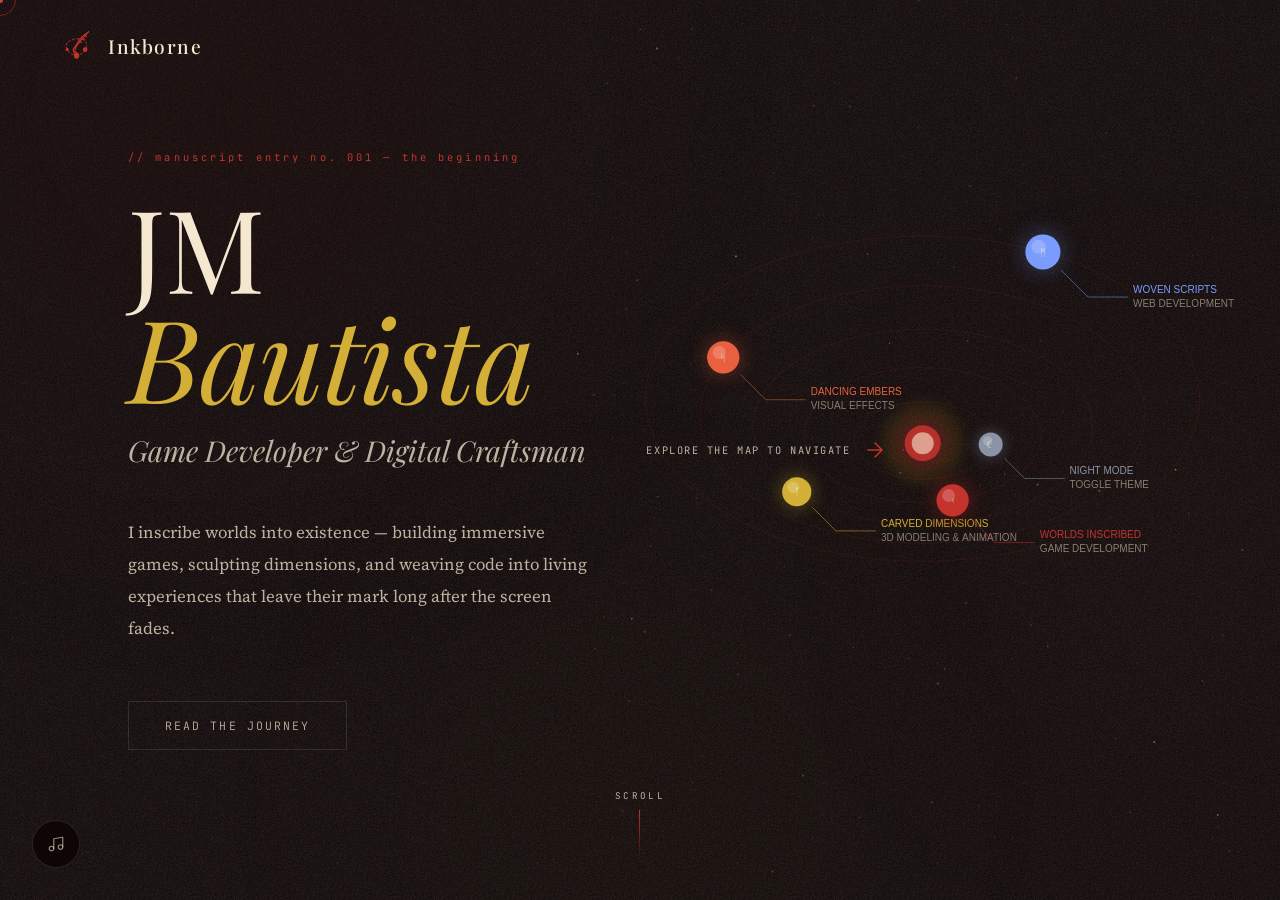
==== index.html @ 402433fe "major update" ====
<!DOCTYPE html>
<html lang="en">
<head>
<meta charset="UTF-8">
<meta name="viewport" content="width=device-width, initial-scale=1.0">
<title>JM Bautista — Inkborne</title>
<meta name="description" content="JM Bautista — Game Developer, 3D Artist & Digital Craftsman. A living manuscript of worlds built, dimensions carved, and stories inscribed in code.">
<link rel="icon" type="image/svg+xml" href="data:image/svg+xml,%3Csvg xmlns='http://www.w3.org/2000/svg' viewBox='0 0 50 50' fill='none' stroke='%23c4342d' stroke-width='1.5' stroke-linecap='round' stroke-linejoin='round'%3E%3Cpath d='M 25 15 C 35 15, 40 20, 35 30 C 30 40, 15 40, 10 30 C 5 20, 15 15, 25 15' stroke-width='1.2' stroke-dasharray='3 3'/%3E%3Ccircle cx='10' cy='30' r='1.5' fill='%23c4342d'/%3E%3Ccircle cx='35' cy='30' r='2.5' fill='%23c4342d'/%3E%3Cpath d='M 40 5 C 38 7, 30 15, 23 25 C 20 29, 21 34, 21 34 L 20 35 L 18 30 C 18 30, 22 25, 26 18 C 30 11, 40 5, 40 5 Z' fill='rgba(196,52,45,0.1)'/%3E%3Cpath d='M 26 18 L 30 20 M 30 14 L 34 16 M 34 10 L 37 12'/%3E%3Cpath d='M 20 38 C 20 40, 21 42, 23 42 C 25 42, 26 40, 26 38 C 26 36, 23 34, 23 34 C 23 34, 20 36, 20 38 Z' fill='%23c4342d'/%3E%3C/svg%3E">
<link rel="preconnect" href="https://fonts.googleapis.com">
<link rel="preconnect" href="https://fonts.gstatic.com" crossorigin>
<link href="https://fonts.googleapis.com/css2?family=Playfair+Display:ital,wght@0,400;0,500;0,600;0,700;1,400;1,500&family=Source+Serif+4:ital,opsz,wght@0,8..60,300;0,8..60,400;0,8..60,600;1,8..60,300;1,8..60,400&family=JetBrains+Mono:wght@300;400;500&display=swap" rel="stylesheet">
<style>
/* ═══ INKBORNE DESIGN TOKENS ═══ */
:root {
  --ink-void: #0d0505;
  --ink-deep: #1a0808;
  --ink-maroon: #2a0e0e;
  --ink-warm: #1a1518;
  --parchment: #f4e8d1;
  --parchment-dim: #d4c8b1;
  --parchment-ghost: rgba(244,232,209,0.06);
  --parchment-line: rgba(244,232,209,0.12);
  --parchment-muted: rgba(244,232,209,0.75);
  --sumi: #1a1a2e;
  --vermillion: #c4342d;
  --vermillion-glow: rgba(196,52,45,0.25);
  --vermillion-dim: rgba(196,52,45,0.12);
  --gold: #b8960c;
  --gold-bright: #d4af37;
  --gold-glow: rgba(184,150,12,0.2);
  --gold-dim: rgba(184,150,12,0.08);
  --indigo: #2d3a5c;
  --indigo-dim: rgba(45,58,92,0.3);
  --font-display: 'Playfair Display', Georgia, serif;
  --font-body: 'Source Serif 4', 'Times New Roman', serif;
  --font-mono: 'JetBrains Mono', 'Courier New', monospace;
  --ease-brush: cubic-bezier(0.77, 0, 0.175, 1);
  --ease-ink: cubic-bezier(0.25, 0.46, 0.45, 0.94);
  /* Surfaces */
  --surface-bg: rgba(26, 14, 14, 0.5);
  --surface-fade: linear-gradient(to top, rgba(13, 5, 5, 0.98), rgba(26, 14, 14, 0.9));
  --surface-fade-clear: linear-gradient(to top, rgba(13, 5, 5, 0.95), transparent);
  --tooltip-bg: rgba(13, 5, 5, 0.92);
}

:root.light-mode {
  --ink-void: #f4e8d1;
  --ink-deep: #e8dcc4;
  --ink-maroon: #d4c8b1;
  --ink-warm: #eee0c8;
  --parchment: #0d0505;
  --parchment-dim: #1a0808;
  --parchment-ghost: rgba(13,5,5,0.06);
  --parchment-line: rgba(13,5,5,0.22);
  --parchment-muted: rgba(13,5,5,0.65);
  --sumi: #d4c8b1;
  --vermillion: #b02a24;
  --gold: #9a7d0a;
  --gold-bright: #ad8f2d;
  /* Surfaces */
  --surface-bg: rgba(255, 255, 255, 0.4);
  --surface-fade: linear-gradient(to top, rgba(244, 232, 209, 0.98), rgba(244, 232, 209, 0.9));
  --surface-fade-clear: linear-gradient(to top, rgba(244, 232, 209, 0.95), transparent);
  --tooltip-bg: rgba(244, 232, 209, 0.92);
}
/* Transitions for smoothly morphing themes */
body, #nav, .work-card, .skill-card, .portal-card, .video-card, .btn-seal, .btn-ghost, .nav-logo-text, .header-title {
  transition: background 1.5s var(--ease-ink), color 1.5s var(--ease-ink), border-color 1.5s var(--ease-ink), background-color 1.5s var(--ease-ink);
}

/* ═══ RESET ═══ */
*,*::before,*::after{margin:0;padding:0;box-sizing:border-box}
html{scroll-behavior:smooth;font-size:16px}
body{background:var(--ink-void);color:var(--parchment);font-family:var(--font-body);font-weight:400;overflow-x:hidden;min-height:100vh;cursor:none}
img,video{max-width:100%;display:block}
a{text-decoration:none;color:inherit}
button{font-family:inherit}

/* ═══ CUSTOM CURSOR ═══ */
#brush-cursor{position:fixed;width:6px;height:6px;background:var(--vermillion);border-radius:50%;pointer-events:none;z-index:11000;transform:translate(-50%,-50%);mix-blend-mode:screen;transition:transform .1s,background .3s}
#brush-ring{position:fixed;width:32px;height:32px;border:1px solid rgba(196,52,45,0.5);border-radius:50%;pointer-events:none;z-index:10999;transform:translate(-50%,-50%);transition:transform .15s ease,width .3s,height .3s,border-color .3s}

/* ═══ WEBGL CANVAS ═══ */
#ink-canvas{position:fixed;top:0;left:0;width:100%;height:100%;z-index:0;pointer-events:none}

/* ═══ BACKGROUND LAYERS ═══ */
#bg-grain{position:fixed;inset:0;z-index:1;pointer-events:none;opacity:.35;
  background-image:url("data:image/svg+xml,%3Csvg viewBox='0 0 256 256' xmlns='http://www.w3.org/2000/svg'%3E%3Cfilter id='n'%3E%3CfeTurbulence type='fractalNoise' baseFrequency='0.9' numOctaves='4' stitchTiles='stitch'/%3E%3C/filter%3E%3Crect width='100%25' height='100%25' filter='url(%23n)' opacity='0.5'/%3E%3C/svg%3E");
  background-size:200px 200px}
.bg-wash{position:fixed;border-radius:50%;filter:blur(140px);pointer-events:none;z-index:1;opacity:0;transition:opacity 2s ease}
.bg-wash.visible{opacity:1}
.bg-wash-1{width:600px;height:600px;background:radial-gradient(circle,rgba(42,14,14,0.7),transparent 70%);top:-200px;left:-100px}
.bg-wash-2{width:400px;height:400px;background:radial-gradient(circle,rgba(196,52,45,0.08),transparent 70%);top:40%;right:-80px}
.bg-wash-3{width:500px;height:500px;background:radial-gradient(circle,rgba(184,150,12,0.06),transparent 70%);bottom:-150px;left:30%}

/* ═══ INK DIFFUSION TRANSITION CANVAS ═══ */
#ink-transition{position:fixed;inset:0;z-index:500;pointer-events:none}

/* ═══ NAVIGATION ═══ */
#nav{position:fixed;top:0;left:0;right:0;z-index:150;display:flex;align-items:center;justify-content:space-between;padding:28px 60px;transition:background .5s,padding .4s,border-color .4s;border-bottom:1px solid transparent;pointer-events:none}
#nav.scrolled{background:rgba(13,5,5,0.92);backdrop-filter:blur(20px);padding:18px 60px;border-bottom-color:var(--parchment-line);pointer-events:auto}
.nav-logo{display:flex;align-items:center;gap:12px;cursor:pointer;pointer-events:auto}
.nav-logo svg{width:36px;height:36px;transition:transform .4s}
.nav-logo:hover svg{transform:rotate(-8deg) scale(1.08)}
.nav-logo-text{font-family:var(--font-display);font-size:1.2rem;font-weight:500;letter-spacing:.08em;color:var(--parchment)}
.nav-links{display:flex;gap:40px;list-style:none}
.nav-links li a{font-family:var(--font-mono);font-weight:400;font-size:.75rem;letter-spacing:.2em;text-transform:uppercase;color:var(--parchment-muted);position:relative;cursor:pointer;transition:color .3s;padding-bottom:6px}
.nav-links li a::after{content:'';position:absolute;bottom:0;left:0;right:0;height:2px;background:var(--vermillion);transform:scaleX(0);transform-origin:left;transition:transform .4s var(--ease-brush)}
.nav-links li a:hover,.nav-links li a.active{color:var(--parchment)}
.nav-links li a:hover::after,.nav-links li a.active::after{transform:scaleX(1)}
.nav-seal{width:14px;height:14px;margin-right:6px;vertical-align:-1px;opacity:.6;transition:opacity .3s}
.nav-links li a:hover .nav-seal,.nav-links li a.active .nav-seal{opacity:1}

/* Hamburger */
.burger{display:none;background:none;border:none;cursor:pointer;padding:4px;z-index:110}
.burger span{display:block;width:24px;height:1.5px;background:var(--parchment);margin:5px 0;transition:transform .3s,opacity .3s}
.burger.open span:nth-child(1){transform:rotate(45deg) translate(4px,5px)}
.burger.open span:nth-child(2){opacity:0}
.burger.open span:nth-child(3){transform:rotate(-45deg) translate(4px,-5px)}
.mobile-menu{position:fixed;inset:0;z-index:99;background:rgba(13,5,5,0.97);backdrop-filter:blur(30px);display:flex;flex-direction:column;align-items:center;justify-content:center;gap:32px;opacity:0;pointer-events:none;transition:opacity .4s}
.mobile-menu.open{opacity:1;pointer-events:auto}
.mobile-menu a{font-family:var(--font-display);font-size:1.8rem;color:var(--parchment-muted);transition:color .3s;letter-spacing:.05em}
.mobile-menu a:hover{color:var(--vermillion)}

/* ═══ PAGE SYSTEM ═══ */
.page{position:fixed;inset:0;z-index:10;overflow-y:auto;overflow-x:hidden;opacity:0;pointer-events:none;visibility:hidden;transition:opacity 0s;will-change:opacity}
.page.active{opacity:1;pointer-events:auto;visibility:visible;transition:opacity .7s var(--ease-ink)}
.page::-webkit-scrollbar{width:4px}
.page::-webkit-scrollbar-track{background:transparent}
.page::-webkit-scrollbar-thumb{background:var(--vermillion-dim);border-radius:2px}

/* ═══ HOME — HERO ═══ */
.hero{position:relative;min-height:100vh;display:flex;flex-direction:column;justify-content:center;padding:0 10vw;overflow:hidden}
.hero-eyebrow{font-family:var(--font-mono);font-size:.65rem;letter-spacing:.3em;color:var(--vermillion);margin-bottom:28px;opacity:0;transform:translateY(20px);animation:inkReveal 1s ease forwards .3s}
.hero-name{font-family:var(--font-display);font-size:clamp(3.5rem,9vw,8rem);font-weight:400;line-height:.95;letter-spacing:-.01em;margin-bottom:20px;opacity:0;transform:translateY(30px);animation:inkReveal 1.1s ease forwards .6s}
.hero-name em{font-style:italic;color:var(--gold-bright);display:block}
.hero-title{font-family:var(--font-display);font-size:clamp(1.1rem,2.5vw,1.8rem);font-weight:400;font-style:italic;color:var(--parchment-muted);margin-bottom:48px;opacity:0;transform:translateY(20px);animation:inkReveal 1s ease forwards .9s}
.hero-desc{font-weight:400;font-size:1.05rem;line-height:1.9;color:var(--parchment-muted);max-width:460px;margin-bottom:56px;opacity:0;transform:translateY(20px);animation:inkReveal 1s ease forwards 1.1s}
.hero-cta{display:flex;gap:20px;flex-wrap:wrap;opacity:0;animation:inkReveal 1s ease forwards 1.3s;position:relative;z-index:20}
.hero-constellation{position:absolute;right:6vw;top:50%;transform:translateY(-50%);opacity:0;animation:fadeIn 2s ease forwards 1.6s;pointer-events:none}

/* Buttons */
.btn-seal{font-family:var(--font-mono);font-weight:500;font-size:.72rem;letter-spacing:.18em;text-transform:uppercase;color:var(--parchment);background:var(--vermillion);border:none;padding:16px 36px;cursor:pointer;position:relative;overflow:hidden;transition:background .3s,transform .2s}
.btn-seal::before{content:'';position:absolute;inset:0;background:linear-gradient(135deg,rgba(255,255,255,.12),transparent 60%);opacity:0;transition:opacity .3s}
.btn-seal:hover{background:#d63c35;transform:translateY(-2px)}
.btn-seal:hover::before{opacity:1}
.btn-ghost{font-family:var(--font-mono);font-weight:300;font-size:.72rem;letter-spacing:.18em;text-transform:uppercase;color:var(--parchment-muted);background:transparent;border:1px solid var(--parchment-line);padding:16px 36px;cursor:pointer;transition:border-color .3s,color .3s,transform .2s}
.btn-ghost:hover{border-color:var(--vermillion);color:var(--vermillion);transform:translateY(-2px)}

/* Scroll hint */
.scroll-hint{position:absolute;bottom:40px;left:50%;transform:translateX(-50%);display:flex;flex-direction:column;align-items:center;gap:8px;opacity:0;animation:fadeIn 1s ease forwards 2s}
.scroll-hint span{font-family:var(--font-mono);font-size:.58rem;letter-spacing:.25em;color:var(--parchment-muted);text-transform:uppercase}
.scroll-line{width:1px;height:50px;background:linear-gradient(to bottom,var(--vermillion),transparent);animation:scrollPulse 2.5s ease infinite}

/* ═══ SECTIONS ═══ */
.section-label{font-family:var(--font-mono);font-size:.6rem;letter-spacing:.35em;color:var(--vermillion);text-transform:uppercase;margin-bottom:20px}

/* Brush stroke divider */
.brush-divider{width:100%;height:20px;margin:0 0 60px;opacity:.3}
.brush-divider path{stroke:var(--vermillion);fill:none;stroke-linecap:round}

/* ═══ STORY ═══ */
.story-section{padding:140px 10vw}
.story-grid{display:grid;grid-template-columns:1fr 1fr;gap:80px;align-items:center}
.story-text h2{font-family:var(--font-display);font-size:clamp(2.2rem,4vw,3.4rem);font-weight:400;line-height:1.15;margin-bottom:32px}
.story-text h2 em{font-style:italic;color:var(--vermillion)}
.story-text p{font-size:1rem;line-height:1.9;color:var(--parchment-muted);margin-bottom:18px}
.seal-diagram{width:280px;height:280px;position:relative;margin:0 auto}
.seal-ring{position:absolute;border-radius:50%;border:1px solid}
.seal-ring-1{inset:0;border-color:rgba(196,52,45,.2);animation:slowSpin 50s linear infinite}
.seal-ring-2{inset:25px;border-color:rgba(184,150,12,.15);animation:slowSpin 35s linear infinite reverse}
.seal-ring-3{inset:55px;border-color:rgba(196,52,45,.12);animation:slowSpin 20s linear infinite}
.seal-center{position:absolute;inset:50%;transform:translate(-50%,-50%);width:50px;height:50px;background:radial-gradient(circle,var(--vermillion),rgba(196,52,45,.3) 50%,transparent 70%);border-radius:50%;box-shadow:0 0 40px rgba(196,52,45,.3),0 0 80px rgba(196,52,45,.15);animation:pulse 3.5s ease infinite}
.seal-dot{position:absolute;width:7px;height:7px;border-radius:50%;transform:translate(-50%,-50%)}
.sd1{background:var(--vermillion);top:2px;left:50%;box-shadow:0 0 10px rgba(196,52,45,.6)}
.sd2{background:var(--gold-bright);top:50%;right:2px;box-shadow:0 0 10px rgba(184,150,12,.6)}
.sd3{background:var(--parchment-dim);bottom:20%;left:12%;box-shadow:0 0 10px rgba(244,232,209,.4)}

/* ═══ SKILLS ═══ */
.skills-section{padding:80px 10vw 140px}
.skills-section h2{font-family:var(--font-display);font-size:clamp(2rem,3.5vw,3rem);font-weight:400;margin-bottom:14px}
.skills-section h2 em{font-style:italic;color:var(--gold-bright)}
.skills-intro{font-size:.95rem;color:var(--parchment-muted);max-width:500px;line-height:1.8;margin-bottom:64px}
.skills-grid{display:grid;grid-template-columns:repeat(auto-fit,minmax(250px,1fr));gap:2px}
.skill-card{background:var(--surface-bg);border:1px solid var(--parchment-line);padding:36px 32px;position:relative;overflow:hidden;transition:border-color .4s,background .4s,transform .3s;cursor:default}
.skill-card::before{content:'';position:absolute;inset:0;background:linear-gradient(135deg,var(--vermillion-dim),transparent 60%);opacity:0;transition:opacity .4s}
.skill-card:hover{border-color:rgba(196,52,45,.3);transform:translateY(-4px)}
.skill-card:hover::before{opacity:1}
.skill-card-icon{width:32px;height:32px;margin-bottom:18px}
.skill-card-label{font-family:var(--font-mono);font-size:.58rem;letter-spacing:.28em;color:var(--vermillion);text-transform:uppercase;margin-bottom:10px}
.skill-card-name{font-family:var(--font-display);font-size:1.4rem;font-weight:500;margin-bottom:18px}
.skill-tags{display:flex;flex-wrap:wrap;gap:6px}
.skill-tag{font-family:var(--font-mono);font-size:.58rem;letter-spacing:.08em;padding:4px 10px;border-radius:2px;border:1px solid}
.tag-vermillion{color:var(--vermillion);border-color:rgba(196,52,45,.3)}
.tag-gold{color:var(--gold-bright);border-color:rgba(184,150,12,.3)}
.tag-parchment{color:var(--parchment-dim);border-color:rgba(244,232,209,.2)}
.tag-indigo{color:#7b8fc4;border-color:rgba(45,58,92,.5)}

/* ═══ GALAXY MAP ═══ */
.galaxy-viewport{position:absolute;right:0;top:0;width:55%;height:100%;min-height:600px;overflow:hidden;z-index:2}
.galaxy-viewport.inner-mode{width:45vw;max-width:500px;height:450px;min-height:auto;top:50%;transform:translateY(-50%);right:5vw;mask-image:radial-gradient(circle at center, black 40%, transparent 70%);-webkit-mask-image:radial-gradient(circle at center, black 40%, transparent 70%)}
.galaxy-viewport.inner-mode .galaxy-instruction-overlay{display:none}
#galaxy-canvas{display:block;width:100%;height:100%}
.galaxy-tooltip{position:absolute;pointer-events:none;opacity:0;transition:opacity .25s;z-index:10;transform:translate(-50%,-120%)}
.galaxy-tooltip.visible{opacity:1}
.galaxy-tooltip-inner{background:var(--tooltip-bg);border:1px solid var(--vermillion);backdrop-filter:blur(12px);padding:12px 20px;text-align:center;white-space:nowrap}
.galaxy-tooltip-name{font-family:var(--font-display);font-size:1.1rem;font-weight:500;color:var(--parchment);margin-bottom:4px}
.galaxy-tooltip-desc{font-family:var(--font-mono);font-size:.55rem;letter-spacing:.2em;color:var(--vermillion);text-transform:uppercase}
.galaxy-click-hint{font-family:var(--font-mono);font-size:.5rem;letter-spacing:.15em;color:var(--parchment-muted);text-transform:uppercase;margin-top:6px}
.galaxy-instruction-overlay{position:absolute;top:50%;left:10%;transform:translateY(-50%);display:flex;align-items:center;gap:12px;opacity:0;animation:fadeIn 1.5s ease forwards 2.5s;pointer-events:none;z-index:5}
.galaxy-instruction-overlay p{font-family:var(--font-mono);font-size:.65rem;letter-spacing:.15em;color:var(--parchment-muted);text-transform:uppercase}
.galaxy-instruction-overlay svg{width:24px;height:24px;animation:pointArrow 1.5s infinite alternate}
@keyframes pointArrow{from{transform:translateX(0)}to{transform:translateX(8px)}}

/* ═══ CONTACT ═══ */
.contact-section{border-top:1px solid var(--parchment-line);padding:80px 10vw;display:grid;grid-template-columns:1fr 1fr;gap:60px;align-items:start}
.contact-left h3{font-family:var(--font-display);font-size:clamp(1.6rem,3vw,2.6rem);font-weight:400;margin-bottom:14px}
.contact-left h3 em{font-style:italic;color:var(--vermillion)}
.contact-left p{font-size:.95rem;color:var(--parchment-muted);line-height:1.7;max-width:400px}
.contact-form{display:flex;flex-direction:column;gap:20px}
.form-field{position:relative}
.form-field input,.form-field textarea{width:100%;background:var(--surface-bg);border:1px solid var(--parchment-line);color:var(--parchment);font-family:var(--font-body);font-size:.9rem;padding:14px 16px;transition:border-color .3s, background-color 1.5s var(--ease-ink), color 1.5s var(--ease-ink);outline:none}
.form-field textarea{resize:vertical;min-height:120px}
.form-field input:focus,.form-field textarea:focus{border-color:var(--vermillion)}
.form-field label{position:absolute;top:-8px;left:12px;font-family:var(--font-mono);font-size:.55rem;letter-spacing:.2em;text-transform:uppercase;color:var(--vermillion);background:var(--ink-void);padding:0 6px}

/* ═══ INNER PAGES ═══ */
.inner-hero{min-height:35vh;display:flex;flex-direction:column;justify-content:flex-end;padding:0 10vw 50px;position:relative}
.inner-eyebrow{font-family:var(--font-mono);font-size:.62rem;letter-spacing:.3em;color:var(--vermillion);text-transform:uppercase;margin-bottom:14px}
.inner-title{font-family:var(--font-display);font-size:clamp(2.8rem,7vw,6rem);font-weight:400;line-height:1;margin-bottom:20px}
.inner-title em{font-style:italic}
.inner-sub{font-size:1rem;color:var(--parchment-muted);max-width:500px;line-height:1.8}
.back-btn{font-family:var(--font-mono);font-size:.6rem;letter-spacing:.22em;color:var(--parchment-muted);background:none;border:none;cursor:pointer;text-transform:uppercase;display:flex;align-items:center;gap:8px;transition:color .3s;padding:0;margin-bottom:40px}
.back-btn:hover{color:var(--vermillion)}
.back-btn svg{transition:transform .3s}
.back-btn:hover svg{transform:translateX(-4px)}

/* ═══ WORK GRID ═══ */
.work-section{padding:0 10vw 120px}
.work-grid{display:grid;grid-template-columns:repeat(auto-fit,minmax(300px,1fr));gap:20px}
.work-card{position:relative;overflow:hidden;border:1px solid var(--parchment-line);transition:border-color .4s,transform .3s;cursor:pointer;pointer-events:auto;z-index:5;display:flex;flex-direction:column;height:100%}
.work-card:hover{border-color:rgba(196,52,45,.3);transform:translateY(-4px)}
.work-card-media{width:100%;height:240px;overflow:hidden;background:var(--ink-deep);flex-shrink:0}
.work-card-media img,.work-card-media video{width:100%;height:100%;object-fit:cover;transition:transform .6s ease}
.work-card:hover .work-card-media img,.work-card:hover .work-card-media video{transform:scale(1.05)}
.work-card-body{padding:24px 24px 28px;background:var(--surface-fade);flex-grow:1}
.work-card-tag{font-family:var(--font-mono);font-size:.52rem;letter-spacing:.22em;color:var(--vermillion);text-transform:uppercase;margin-bottom:6px}
.work-card-title{font-family:var(--font-display);font-size:1.3rem;font-weight:500;margin-bottom:6px}
.work-card-sub{font-size:.82rem;color:var(--parchment-muted);line-height:1.5}

/* ═══ VIDEO CARD ═══ */
.video-card{position:relative;overflow:hidden;border:1px solid var(--parchment-line);transition:border-color .4s;aspect-ratio:16/9}
.video-card:hover{border-color:rgba(196,52,45,.3)}
.video-card video{width:100%;height:100%;object-fit:cover}
.video-card-info{position:absolute;bottom:0;left:0;right:0;padding:24px;background:var(--surface-fade-clear)}
.video-card-info .work-card-tag{margin-bottom:4px}
.video-card-info .work-card-title{font-size:1.2rem}

/* ═══ FOOTER ═══ */
.footer{border-top:1px solid var(--parchment-line);padding:40px 10vw;display:flex;justify-content:space-between;align-items:center}

/* ═══ PROJECT POPUP MODALS ═══ */
#game-modal, #art-modal {
  position: fixed; inset: 0; z-index: 10000;
  background: rgba(13, 5, 5, 0.85); backdrop-filter: blur(8px);
  display: flex; align-items: center; justify-content: center;
  opacity: 0; pointer-events: none; transition: opacity 0.4s var(--ease-ink);
  will-change: opacity;
}
#game-modal.visible, #art-modal.visible { opacity: 1; pointer-events: auto; }
.game-modal-content {
  background: var(--surface-bg); border: 1px solid var(--parchment-line);
  width: 90%; max-width: 800px; max-height: 90vh;
  overflow-y: auto; position: relative;
  transform: translateY(20px); transition: transform 0.4s var(--ease-brush);
}
#game-modal.visible .game-modal-content, #art-modal.visible .game-modal-content { transform: translateY(0); }
.game-modal-close {
  position: absolute; top: 16px; right: 16px;
  background: rgba(13, 5, 5, 0.7); border: 1px solid var(--vermillion);
  color: var(--vermillion); width: 32px; height: 32px;
  display: flex; align-items: center; justify-content: center;
  cursor: pointer; z-index: 10; transition: background 0.3s, color 0.3s;
}
.game-modal-close:hover { background: var(--vermillion); color: var(--parchment); }
.game-modal-video { width: 100%; min-height: 200px; display: flex; align-items: center; justify-content: center; background: #000; }
.game-modal-video video, .game-modal-video img { width: 100%; height: auto; max-height: 70vh; object-fit: contain; display: block; }
.game-modal-body { padding: 32px; }
.game-modal-title { font-family: var(--font-display); font-size: 2rem; color: var(--vermillion); margin-bottom: 8px; }
.game-modal-tags {
  font-family: var(--font-mono); font-size: 0.6rem; letter-spacing: 0.15em;
  color: var(--parchment-muted); text-transform: uppercase; margin-bottom: 24px;
  display: flex; gap: 12px; flex-wrap: wrap;
}
.game-modal-tags span { background: var(--ink-void); padding: 4px 8px; border: 1px solid var(--parchment-line); }
.game-modal-award {
  display: flex; align-items: center; gap: 10px;
  background: rgba(184,150,12,0.1); border: 1px solid var(--gold);
  padding: 12px 16px; margin-bottom: 24px; color: var(--gold-bright);
  font-family: var(--font-mono); font-size: 0.65rem; letter-spacing: 0.1em;
}
.game-modal-award svg { width: 14px; height: 14px; color: var(--gold-bright); }
.game-modal-info-grid {
  display: grid; grid-template-columns: 1fr 1fr; gap: 24px; margin-bottom: 32px;
}
.info-col-label { font-family: var(--font-mono); font-size: 0.55rem; color: var(--vermillion); text-transform: uppercase; letter-spacing: 0.2em; margin-bottom: 8px; }
.info-col-list { font-size: 0.85rem; color: var(--parchment); line-height: 1.6; }
.game-modal-desc { font-size: 0.95rem; line-height: 1.8; color: var(--parchment); margin-bottom: 32px; border-bottom: 1px solid var(--parchment-line); padding-bottom: 32px; }
.btn-itch {
  display: inline-flex; align-items: center; gap: 8px;
  background: var(--vermillion); color: var(--parchment);
  padding: 12px 24px; font-family: var(--font-mono); font-size: 0.7rem;
  letter-spacing: 0.15em; text-transform: uppercase; border: none; cursor: pointer;
  transition: transform 0.3s, background 0.3s;
}
.btn-itch:hover { background: var(--vermillion-dim); transform: translateY(-2px); }

/* Screenshots Gallery */
.modal-gallery-label { font-family: var(--font-mono); font-size: 0.55rem; color: var(--vermillion); text-transform: uppercase; margin-bottom: 12px; letter-spacing: 0.2em; }
.modal-gallery {
  display: flex; gap: 16px; overflow-x: auto; padding-bottom: 12px;
  cursor: grab; scrollbar-width: thin; scrollbar-color: var(--vermillion-dim) transparent;
}
.modal-gallery::-webkit-scrollbar { height: 4px; }
.modal-gallery::-webkit-scrollbar-thumb { background: var(--vermillion-dim); border-radius: 2px; }
.gallery-img-wrapper { flex: 0 0 auto; height: 160px; border: 1px solid var(--parchment-line); overflow: hidden; }
.gallery-img-wrapper img { height: 100%; width: auto; transition: transform 0.4s var(--ease-brush); }
.gallery-img-wrapper:hover img { transform: scale(1.05); }

.footer-left{font-family:var(--font-mono);font-size:.6rem;letter-spacing:.15em;color:var(--parchment-muted)}
.footer-mark{font-family:var(--font-display);font-size:.9rem;color:var(--vermillion);font-style:italic}

/* ═══ BGM CONTROL ═══ */
#bgm-btn {
  position: fixed;
  bottom: 32px;
  left: 32px;
  z-index: 200;
  width: 48px;
  height: 48px;
  border-radius: 50%;
  background: rgba(13,5,5,0.88);
  border: 1px solid var(--parchment-line);
  cursor: pointer;
  display: flex;
  align-items: center;
  justify-content: center;
  transition: border-color .4s, background .3s, transform .25s;
  backdrop-filter: blur(16px);
  -webkit-backdrop-filter: blur(16px);
  outline: none;
}
#bgm-btn:hover {
  border-color: rgba(196,52,45,.5);
  transform: scale(1.08);
  background: rgba(26,8,8,0.95);
}
#bgm-btn.playing {
  border-color: rgba(196,52,45,.45);
  box-shadow: 0 0 20px rgba(196,52,45,.1);
}
/* Ripple rings when playing */
#bgm-btn.playing::before,
#bgm-btn.playing::after {
  content: '';
  position: absolute;
  border-radius: 50%;
  border: 1px solid rgba(196,52,45,.3);
  pointer-events: none;
}
#bgm-btn.playing::before {
  inset: -8px;
  animation: bgmRipple 2.4s ease-out infinite;
}
#bgm-btn.playing::after {
  inset: -16px;
  animation: bgmRipple 2.4s ease-out infinite .7s;
}
/* Icon & bars */
.bgm-icon { display:flex; align-items:center; justify-content:center; }
.bgm-bars { display:none; align-items:flex-end; gap:2.5px; height:18px; }
#bgm-btn.playing .bgm-icon { display:none; }
#bgm-btn.playing .bgm-bars { display:flex; }
.bgm-bar {
  width: 3px;
  background: var(--vermillion);
  border-radius: 2px 2px 0 0;
  transform-origin: bottom;
}
.bgm-bar:nth-child(1){ height:7px;  animation: bgmBeat .75s ease infinite alternate 0s; }
.bgm-bar:nth-child(2){ height:13px; animation: bgmBeat .75s ease infinite alternate .12s; }
.bgm-bar:nth-child(3){ height:18px; animation: bgmBeat .75s ease infinite alternate .24s; }
.bgm-bar:nth-child(4){ height:11px; animation: bgmBeat .75s ease infinite alternate .36s; }
.bgm-bar:nth-child(5){ height:8px;  animation: bgmBeat .75s ease infinite alternate .48s; }
/* Tooltip label */
#bgm-label {
  position: absolute;
  left: 58px;
  font-family: var(--font-mono);
  font-size: .55rem;
  letter-spacing: .2em;
  color: var(--parchment-muted);
  white-space: nowrap;
  text-transform: uppercase;
  opacity: 0;
  transform: translateX(-4px);
  transition: opacity .3s, transform .3s;
  pointer-events: none;
  background: rgba(13,5,5,.85);
  padding: 5px 10px;
  border: 1px solid var(--parchment-line);
  backdrop-filter: blur(8px);
}
#bgm-btn:hover #bgm-label {
  opacity: 1;
  transform: translateX(0);
}
/* Volume slider */
#bgm-volume-wrap {
  position: fixed;
  bottom: 92px;
  left: 22px;
  z-index: 200;
  display: flex;
  flex-direction: column;
  align-items: center;
  gap: 6px;
  opacity: 0;
  transform: translateY(8px);
  transition: opacity .35s, transform .35s;
  pointer-events: none;
}
#bgm-volume-wrap.visible {
  opacity: 1;
  transform: translateY(0);
  pointer-events: auto;
}
#bgm-volume-label {
  font-family: var(--font-mono);
  font-size: .48rem;
  letter-spacing: .2em;
  color: var(--parchment-muted);
  text-transform: uppercase;
  writing-mode: vertical-lr;
  transform: rotate(180deg);
  margin-bottom: 4px;
}
#bgm-volume {
  -webkit-appearance: none;
  appearance: none;
  writing-mode: vertical-lr;
  direction: rtl;
  width: 4px;
  height: 60px;
  background: var(--parchment-line);
  border-radius: 2px;
  outline: none;
  cursor: pointer;
}
#bgm-volume::-webkit-slider-thumb {
  -webkit-appearance: none;
  width: 10px;
  height: 10px;
  border-radius: 50%;
  background: var(--vermillion);
  box-shadow: 0 0 8px rgba(196,52,45,.5);
  cursor: pointer;
}
#bgm-volume::-moz-range-thumb {
  width: 10px;
  height: 10px;
  border-radius: 50%;
  background: var(--vermillion);
  border: none;
  cursor: pointer;
}

/* ═══ KEYFRAMES ═══ */
@keyframes inkReveal{to{opacity:1;transform:translateY(0)}}
@keyframes fadeIn{to{opacity:1}}
@keyframes scrollPulse{0%,100%{opacity:.3}50%{opacity:1}}
@keyframes slowSpin{from{transform:rotate(0deg)}to{transform:rotate(360deg)}}
@keyframes pulse{0%,100%{box-shadow:0 0 40px rgba(196,52,45,.3),0 0 80px rgba(196,52,45,.15)}50%{box-shadow:0 0 60px rgba(196,52,45,.5),0 0 120px rgba(196,52,45,.2)}}
@keyframes floatDrift{0%{transform:translateY(0) translateX(0);opacity:0}10%{opacity:.6}90%{opacity:.4}100%{transform:translateY(-100vh) translateX(var(--drift));opacity:0}}
.float-particle{position:fixed;width:2px;height:2px;background:var(--vermillion);border-radius:50%;pointer-events:none;z-index:2;animation:floatDrift linear infinite;opacity:0}
@keyframes bgmRipple {
  0%   { transform:scale(1); opacity:.6; }
  100% { transform:scale(1.8); opacity:0; }
}
@keyframes bgmBeat {
  from { transform: scaleY(0.35); }
  to   { transform: scaleY(1.15); }
}

/* ═══ RESPONSIVE ═══ */
@media(max-width:900px){
  body{cursor:auto}
  #brush-cursor,#brush-ring{display:none}
  #nav{padding:20px 24px}
  #nav.scrolled{padding:14px 24px}
  .nav-links{display:none}
  .burger{display:block}
  .hero-name{font-size:clamp(3rem,8vw,5rem)}
  .galaxy-viewport{position:relative;width:100%;height:60vh;min-height:400px;margin-top:40px}
  .galaxy-viewport.inner-mode{display:none}
  .story-grid{grid-template-columns:1fr;gap:50px}
  .seal-diagram{display:none}
  .portals-grid{grid-template-columns:1fr}
  .work-grid{grid-template-columns:1fr}
  .contact-section{grid-template-columns:1fr;padding:60px 24px;gap:40px}
  .inner-hero{padding:0 24px 50px;min-height:45vh}
  .work-section{padding:0 24px 80px}
  .story-section,.skills-section,.portals-section{padding-left:24px;padding-right:24px}
  .footer{padding:30px 24px;flex-direction:column;gap:12px;text-align:center}
  #bgm-btn{bottom:20px;left:20px;width:42px;height:42px}
  #bgm-volume-wrap{bottom:74px;left:14px}
}
</style>
</head>
<body>

<!-- Cursor -->
<div id="brush-cursor"></div>
<div id="brush-ring"></div>

<!-- Ink diffusion transition -->
<canvas id="ink-transition"></canvas>

<!-- WebGL canvas -->
<canvas id="ink-canvas"></canvas>

<!-- Background -->
<div id="bg-grain"></div>
<div class="bg-wash bg-wash-1"></div>
<div class="bg-wash bg-wash-2"></div>
<div class="bg-wash bg-wash-3"></div>

<!-- Navigation -->
<nav id="nav">
  <div class="nav-logo" onclick="navigate('home')">
    <svg viewBox="0 0 50 50" fill="none" stroke="var(--vermillion)" stroke-width="1.5" stroke-linecap="round" stroke-linejoin="round">
      <path d="M 25 15 C 35 15, 40 20, 35 30 C 30 40, 15 40, 10 30 C 5 20, 15 15, 25 15" stroke-width="1.2" stroke-dasharray="3 3"/>
      <circle cx="10" cy="30" r="1.5" fill="var(--vermillion)"/>
      <circle cx="35" cy="30" r="2.5" fill="var(--vermillion)"/>
      <path d="M 40 5 C 38 7, 30 15, 23 25 C 20 29, 21 34, 21 34 L 20 35 L 18 30 C 18 30, 22 25, 26 18 C 30 11, 40 5, 40 5 Z" fill="rgba(196,52,45,0.1)"/>
      <path d="M 26 18 L 30 20 M 30 14 L 34 16 M 34 10 L 37 12"/>
      <path d="M 20 38 C 20 40, 21 42, 23 42 C 25 42, 26 40, 26 38 C 26 36, 23 34, 23 34 C 23 34, 20 36, 20 38 Z" fill="var(--vermillion)"/>
    </svg>
    <span class="nav-logo-text">Inkborne</span>
  </div>
</nav>

<!-- ═══════════════════════════════════════
     HOME — THE FIRST STROKE
═══════════════════════════════════════ -->
<div id="page-home" class="page active">
  <section class="hero">
    <p class="hero-eyebrow">// manuscript entry no. 001 — the beginning</p>
    <h1 class="hero-name">JM<br><em>Bautista</em></h1>
    <p class="hero-title">Game Developer &amp; Digital Craftsman</p>
    <p class="hero-desc">I inscribe worlds into existence — building immersive games, sculpting dimensions, and weaving code into living experiences that leave their mark long after the screen fades.</p>
    <div class="hero-cta">
      <button class="btn-ghost" onclick="scrollToStory()">Read the Journey</button>
    </div>

    <!-- GALAXY MAP (HERO) -->
    <div class="galaxy-viewport">
      <canvas id="galaxy-canvas"></canvas>
      <div class="galaxy-instruction-overlay">
        <p>Explore the map to navigate</p>
        <svg viewBox="0 0 24 24" fill="none" stroke="var(--vermillion)" stroke-width="1.5" stroke-linecap="round" stroke-linejoin="round">
          <path d="M5 12h14M12 5l7 7-7 7"/>
        </svg>
      </div>
      <div id="galaxy-tooltip" class="galaxy-tooltip">
        <div class="galaxy-tooltip-inner">
          <div class="galaxy-tooltip-name" id="gtt-name"></div>
          <div class="galaxy-tooltip-desc" id="gtt-desc"></div>
          <div class="galaxy-click-hint">click to enter</div>
        </div>
      </div>
    </div>

    <div class="scroll-hint">
      <span>scroll</span>
      <div class="scroll-line"></div>
    </div>
  </section>

  <!-- STORY -->
  <section class="story-section" id="story-anchor">
    <p class="section-label">// chapter I — the journey</p>
    <div class="story-grid">
      <div class="story-text">
        <h2>From the first <em>stroke</em> to the infinite</h2>
        <p>Every masterwork begins with a single stroke — a moment of intention where the brush meets the page. My journey into development started the same way: a single question, <em>"what if I could build worlds?"</em></p>
        <p>From the forges of game development to the sculptor's studio of 3D art, from the alchemist's lab of visual effects to the architect's drafting table of web development — each discipline is a different ink in my well, a different stroke in my story.</p>
        <p>I don't just write code. I inscribe intention into every line, carve meaning into every polygon, and kindle magic in every particle. This manuscript is my testament.</p>
      </div>
      <div class="story-visual">
        <div class="seal-diagram">
          <div class="seal-ring seal-ring-1"></div>
          <div class="seal-ring seal-ring-2"></div>
          <div class="seal-ring seal-ring-3"></div>
          <div class="seal-center"></div>
          <div class="seal-dot sd1"></div>
          <div class="seal-dot sd2"></div>
          <div class="seal-dot sd3"></div>
        </div>
      </div>
    </div>
  </section>

  <!-- SKILLS -->
  <section class="skills-section">
    <p class="section-label">// chapter II — instruments of the craft</p>
    <h2>The <em>inks</em> I wield</h2>
    <p class="skills-intro">Every craftsman needs their tools. These are the languages I speak, the engines I command, and the systems I navigate with fluency.</p>
    <div class="skills-grid">
      <div class="skill-card">
        <svg class="skill-card-icon" viewBox="0 0 32 32" fill="none">
          <polygon points="16,3 29,25 3,25" stroke="var(--vermillion)" stroke-width="1.2" fill="none"/>
          <circle cx="16" cy="16" r="5" stroke="var(--vermillion)" stroke-width="1" fill="rgba(196,52,45,.08)"/>
          <circle cx="16" cy="3" r="2" fill="var(--vermillion)"/>
        </svg>
        <div class="skill-card-label">Chapter I</div>
        <div class="skill-card-name">Game Development</div>
        <div class="skill-tags">
          <span class="skill-tag tag-vermillion">Unity 2D/3D</span>
          <span class="skill-tag tag-vermillion">Unreal Engine 5</span>
        </div>
      </div>
      <div class="skill-card">
        <svg class="skill-card-icon" viewBox="0 0 32 32" fill="none">
          <path d="M6,10 L2,16 L6,22" stroke="var(--gold-bright)" stroke-width="1.5" stroke-linecap="round"/>
          <path d="M26,10 L30,16 L26,22" stroke="var(--gold-bright)" stroke-width="1.5" stroke-linecap="round"/>
          <path d="M20,5 L12,27" stroke="var(--gold-bright)" stroke-width="1.2" stroke-linecap="round" opacity=".7"/>
        </svg>
        <div class="skill-card-label">Chapter II</div>
        <div class="skill-card-name">Programming Languages</div>
        <div class="skill-tags">
          <span class="skill-tag tag-gold">C#</span>
          <span class="skill-tag tag-gold">C++</span>
        </div>
      </div>
      <div class="skill-card">
        <svg class="skill-card-icon" viewBox="0 0 32 32" fill="none">
          <circle cx="16" cy="16" r="12" stroke="var(--parchment-dim)" stroke-width="1.2"/>
          <ellipse cx="16" cy="16" rx="6" ry="12" stroke="var(--parchment-dim)" stroke-width=".8" opacity=".5"/>
          <line x1="4" y1="16" x2="28" y2="16" stroke="var(--parchment-dim)" stroke-width=".8" opacity=".5"/>
        </svg>
        <div class="skill-card-label">Chapter III</div>
        <div class="skill-card-name">Web Development</div>
        <div class="skill-tags">
          <span class="skill-tag tag-parchment">HTML</span>
          <span class="skill-tag tag-parchment">ReactJS</span>
          <span class="skill-tag tag-parchment">PHP</span>
        </div>
      </div>
      <div class="skill-card">
        <svg class="skill-card-icon" viewBox="0 0 32 32" fill="none">
          <ellipse cx="16" cy="9" rx="11" ry="5" stroke="#7b8fc4" stroke-width="1.2"/>
          <path d="M5,9 L5,23 Q5,28 16,28 Q27,28 27,23 L27,9" stroke="#7b8fc4" stroke-width="1.2" fill="none"/>
          <path d="M5,16 Q5,21 16,21 Q27,21 27,16" stroke="#7b8fc4" stroke-width=".7" opacity=".5"/>
        </svg>
        <div class="skill-card-label">Chapter IV</div>
        <div class="skill-card-name">Data &amp; Tools</div>
        <div class="skill-tags">
          <span class="skill-tag tag-indigo">MySQL</span>
          <span class="skill-tag tag-indigo">MongoDB</span>
          <span class="skill-tag tag-indigo">Postman</span>
        </div>
      </div>
    </div>
  </section>

  <!-- CONTACT -->
  <section class="contact-section">
    <div class="contact-left">
      <h3>Leave your <em>mark</em></h3>
      <p>Whether you need a game, a digital experience, or a universe of your own — let's inscribe the next chapter together.</p>
    </div>
    <form class="contact-form" action="https://formspree.io/f/mqedkdlg" method="POST">
      <div class="form-field">
        <label>Your Name</label>
        <input type="text" name="name" required>
      </div>
      <div class="form-field">
        <label>Your Email</label>
        <input type="email" name="email" required>
      </div>
      <div class="form-field">
        <label>Your Message</label>
        <textarea name="message" required></textarea>
      </div>
      <button type="submit" class="btn-seal">Send the Scroll</button>
    </form>
  </section>

  <div class="footer">
    <span class="footer-left">&copy; 2026 JM Bautista. All rights inscribed.</span>
    <span class="footer-mark">Inkborne</span>
  </div>
</div>

<!-- ═══════════════════════════════════════
     GAMES — WORLDS INSCRIBED
═══════════════════════════════════════ -->
<div id="page-games" class="page">
  <div style="min-height:100vh;padding-top:60px">
    <div class="inner-hero">
      <button class="back-btn" onclick="navigate('home')">
        <svg width="14" height="14" viewBox="0 0 14 14" fill="none"><path d="M9 2 L4 7 L9 12" stroke="currentColor" stroke-width="1.5" stroke-linecap="round"/></svg>
        Return to first stroke
      </button>
      <p class="inner-eyebrow">// chapter I — game development</p>
      <h1 class="inner-title" style="color:var(--vermillion)">Worlds <em>Inscribed</em></h1>
      <p class="inner-sub">Each game is a universe condensed — with its own rules, its own life, its own heartbeat. These are the worlds I have written into existence.</p>
    </div>
    <div class="work-section">
      <svg class="brush-divider" viewBox="0 0 600 20" preserveAspectRatio="none"><path d="M0,10 Q50,4 100,10 T200,10 T300,10 T400,10 T500,10 T600,10" stroke-width="2"/></svg>
      <div class="work-grid">
        <div class="work-card" onclick="openGameModal(this)" 
             data-title="Arcane Ale" 
             data-software="Unity 6, Blender, Photoshop" 
             data-role="Lead Technical Developer, Gameplay Systems Programmer, Lead Gameplay & Systems Developer, Level Designer / World Builder, 3D Artist & Prop Artist, Technical Lead" 
             data-award="Best Game for Game Programming II" 
             data-desc="A mystical tavern management game where players brew enchanted beverages and serve legendary patrons." 
             data-link="https://gradiel.itch.io/arcane-ale" 
             data-video="Assets/Game hub/PopUp Window/Arcane Ale/Gameplay.mp4"
             data-screenshots="Screenshot 2026-04-08 124948.png,Screenshot 2026-04-08 125002.png,Screenshot 2026-04-08 125024.png,Screenshot 2026-04-08 125047.png">
          <div class="work-card-media"><img src="Assets/Game hub/Arcane Ale.png" alt="Arcane Ale" loading="lazy"></div>
          <div class="work-card-body">
            <div class="work-card-tag">Unity 6 · Multi-Role</div>
            <div class="work-card-title">Arcane Ale</div>
            <div class="work-card-sub">A mystical tavern management game where players brew enchanted beverages and serve legendary patrons.</div>
          </div>
        </div>
        <div class="work-card" onclick="openGameModal(this)" 
             data-title="Defuse the Maze" 
             data-software="Unity 6, Blender, Photoshop" 
             data-role="Lead Technical Developer, Gameplay Systems Programmer, Lead Gameplay & Systems Developer, Level Designer / World Builder, 3D Artist & Prop Artist, Technical Lead" 
             data-award="Best Game for Applied Mathematics in Game" 
             data-desc="Navigate treacherous labyrinths under pressure in this pulse-pounding puzzle game with procedural generation." 
             data-link="https://gradiel.itch.io/defuse-the-maze" 
             data-video="Assets/Game hub/PopUp Window/Defuse The Maze/Gameplay.mp4"
             data-screenshots="Screenshot 2026-04-08 124853.png,Screenshot 2026-04-08 124911.png,Screenshot 2026-04-08 124923.png">
          <div class="work-card-media"><img src="Assets/Game hub/Defuse the Maze.png" alt="Defuse the Maze" loading="lazy"></div>
          <div class="work-card-body">
            <div class="work-card-tag">Unity 6 · Mathematics</div>
            <div class="work-card-title">Defuse the Maze</div>
            <div class="work-card-sub">Navigate treacherous labyrinths under pressure in this pulse-pounding puzzle game with procedural generation.</div>
          </div>
        </div>
        <div class="work-card" onclick="openGameModal(this)" 
             data-title="Mask-A-Raid" 
             data-software="Unity Engine 6, Blender, Photoshop (C#)" 
             data-role="Lead Technical Developer, Gameplay Systems Programmer, Lead Gameplay & Systems Developer, Technical Artist, Technical Lead" 
             data-award="2nd Place in Global Game Jam 2026" 
             data-desc="A stealth-action experience where masks grant supernatural abilities — choose your disguise, plan your raid." 
             data-link="https://gradiel.itch.io/mask-a-raid" 
             data-video="Assets/Game hub/PopUp Window/Mask-A-Raid/Gameplay.mp4"
             data-screenshots="Screenshot 2026-04-08 124705.png,Screenshot 2026-04-08 124723.png,Screenshot 2026-04-08 124756.png,Screenshot 2026-04-08 124825.png">
          <div class="work-card-media"><img src="Assets/Game hub/Mask-A-Raid.png" alt="Mask-A-Raid" loading="lazy"></div>
          <div class="work-card-body">
            <div class="work-card-tag">Unity 6 · Game Jam</div>
            <div class="work-card-title">Mask-A-Raid</div>
            <div class="work-card-sub">A stealth-action experience where masks grant supernatural abilities — choose your disguise, plan your raid.</div>
          </div>
        </div>
        <div class="work-card" onclick="openGameModal(this)" 
             data-title="QUESTY" 
             data-software="Unity 2022, Photoshop (C#)" 
             data-role="Lead Technical Developer, Gameplay Systems Programmer, Lead Gameplay & Systems Developer, Level Designer, 2D & Prop Artist, Technical Lead" 
             data-award="Best Game for Game Programming I" 
             data-desc="An epic quest-driven RPG with branching narratives, dynamic combat, and a world that remembers your choices." 
             data-link="https://gradiel.itch.io/questy" 
             data-video="Assets/Game hub/PopUp Window/Questy/Gameplay.mp4"
             data-screenshots="Screenshot 2026-04-08 124542.png,Screenshot 2026-04-08 124547.png,Screenshot 2026-04-08 124607.png,Screenshot 2026-04-08 124618.png,Screenshot 2026-04-08 124639.png">
          <div class="work-card-media"><img src="Assets/Game hub/QUESTY.png" alt="QUESTY" loading="lazy"></div>
          <div class="work-card-body">
            <div class="work-card-tag">Unity 2022 · RPG</div>
            <div class="work-card-title">QUESTY</div>
            <div class="work-card-sub">An epic quest-driven RPG with branching narratives, dynamic combat, and a world that remembers your choices.</div>
          </div>
        </div>
        <div class="work-card" onclick="openGameModal(this)" 
             data-title="The Apothecary's Tavern" 
             data-software="Unity Engine 6, Blender, Photoshop (C#, JSON)" 
             data-role="Lead Game Developer, Lead Game Designer, Asset Creator, Core Mechanics Developer, AI Behavior Developer" 
             data-award="Best Game for Advance Game Design" 
             data-desc="You're a retired adventurer with a mysterious past. You've traded your sword for a shop counter, but the battle isn't over—it's just beginning. Located next to the perilous Dungeon of Eternal Doom, your tavern serves a never-ending line of exaggerated, wildly impatient heroes who demand their potions NOW." 
             data-link="https://gradiel.itch.io/the-apothecarys-tavern" 
             data-video="Assets/Game hub/PopUp Window/The Apothecary's Tavern/Gameplay.mp4"
             data-screenshots="Screenshot 2026-04-08 125353.png,Screenshot 2026-04-08 125402.png,Screenshot 2026-04-08 125413.png,Screenshot 2026-04-08 125429.png,Screenshot 2026-04-08 125449.png,Screenshot 2026-04-08 125516.png">
          <div class="work-card-media"><img src="Assets/Game hub/The Apothecary's Tavern.png" alt="The Apothecary's Tavern" loading="lazy"></div>
          <div class="work-card-body">
            <div class="work-card-tag">Unity 6 · Game Design</div>
            <div class="work-card-title">The Apothecary's Tavern</div>
            <div class="work-card-sub">You're a retired adventurer with a mysterious past. You've traded your sword for a shop counter, but the battle isn't over—it's just beginning. Located next to the perilous Dungeon of Eternal Doom, your tavern serves a never-ending line of exaggerated, wildly impatient heroes who demand their potions NOW.</div>
          </div>
        </div>
      </div>
    </div>
  </div>
</div>

<!-- ═══════════════════════════════════════
     3D — CARVED DIMENSIONS
═══════════════════════════════════════ -->
<div id="page-3d" class="page">
  <div style="min-height:100vh;padding-top:60px">
    <div class="inner-hero">
      <button class="back-btn" onclick="navigate('home')">
        <svg width="14" height="14" viewBox="0 0 14 14" fill="none"><path d="M9 2 L4 7 L9 12" stroke="currentColor" stroke-width="1.5" stroke-linecap="round"/></svg>
        Return to first stroke
      </button>
      <p class="inner-eyebrow">// chapter II — 3D modeling &amp; animation</p>
      <h1 class="inner-title" style="color:var(--gold-bright)">Carved <em>Dimensions</em></h1>
      <p class="inner-sub">From raw polygons to breathing sculptures — the art of giving shape to the shapeless, and motion to the still.</p>
    </div>
    <div class="work-section">
      <svg class="brush-divider" viewBox="0 0 600 20" preserveAspectRatio="none"><path d="M0,10 Q50,4 100,10 T200,10 T300,10 T400,10 T500,10 T600,10" stroke-width="2"/></svg>
      <p class="section-label" style="margin-bottom:32px">// still studies</p>
      <div class="work-grid" style="margin-bottom:60px">
        <div class="work-card" style="cursor:pointer" onclick="openArtModal(this)" data-title="Gemini" data-desc="Forged from the same divine spark yet torn apart by the very cosmos that birthed them, two brothers find themselves locked in an eternal struggle. Their blades clash in a symphony of unspoken truths and ancient betrayals, echoing across a void that has forgotten how their war began. Bound irrevocably by blood but fractured by an unforgiving destiny, this is a timeless dance of steel and sorrow—a celestial duel that must inevitably consume them both, destined to end exactly where it started." data-role="Lead Animator, Lead 3D Modeler, Lead Sound Design, World Design, Lead Editor for Post Production" data-software="Blender, Premiere Pro" data-media-type="image" data-media-src="assets/3D Dimension/Images/Gemini.png">
          <div class="work-card-media"><img src="assets/3D Dimension/Images/Gemini.png" alt="Gemini" loading="lazy"></div>
          <div class="work-card-body">
            <div class="work-card-tag">Blender · 3D Modeling</div>
            <div class="work-card-title">Gemini</div>
            <div class="work-card-sub">Forged from the same divine spark yet torn apart by the cosmos that birthed them, two brothers find themselves locked in an eternal struggle...</div>
          </div>
        </div>
        <div class="work-card" style="cursor:pointer" onclick="openArtModal(this)" data-title="The King" data-desc="In a shattered era where the line between humanity and machine has dissolved into a rusted, bleeding amalgamation, the strong rule without mercy. From the ashes of this biomechanical dystopia rises a lone ronin, a warrior of circuitry and spirit. His sole purpose: to dethrone a sovereign who claims omnipotence—a tyrant king whose absolute power has suffocated the eons." data-role="Lead Animator, Lead 3D Modeler, Lead Sound Design, World Design, Lead Editor for Post Production" data-software="Blender, Premiere Pro" data-media-type="image" data-media-src="assets/3D Dimension/Images/King.png">
          <div class="work-card-media"><img src="assets/3D Dimension/Images/King.png" alt="King" loading="lazy"></div>
          <div class="work-card-body">
            <div class="work-card-tag">Blender · Character Design</div>
            <div class="work-card-title">The King</div>
            <div class="work-card-sub">In a shattered era where the line between humanity and machine has dissolved into a rusted, bleeding amalgamation, the strong rule without mercy...</div>
          </div>
        </div>
        <div class="work-card" style="cursor:pointer" onclick="openArtModal(this)" data-title="Second Coming of Greed" data-desc="When colossal spires pierced the heavens in 2026, they unleashed an endless tide from the infernal depths. As silent, forbidden deities watched their creation burn, desperate divine sparks were granted to humankind—the final, flickering embers against the dark." data-role="Lead Animator, Lead 3D Modeler, Lead Sound Design, World Design, Lead Editor for Post Production" data-software="Blender, Premiere Pro" data-media-type="image" data-media-src="assets/3D Dimension/Images/Second coming of Greed.png">
          <div class="work-card-media"><img src="assets/3D Dimension/Images/Second coming of Greed.png" alt="Second Coming of Greed" loading="lazy"></div>
          <div class="work-card-body">
            <div class="work-card-tag">Blender · Environment</div>
            <div class="work-card-title">Second Coming of Greed</div>
            <div class="work-card-sub">When colossal spires pierced the heavens in 2026, they unleashed an endless tide from the infernal depths. As silent, forbidden deities watched their creation burn, desperate divine sparks were granted to humankind—the final, flickering embers against the dark.</div>
          </div>
        </div>
        <div class="work-card" style="cursor:pointer" onclick="openArtModal(this)" data-title="The Forest" data-desc="Is this mere timber and earth, or a living, breathing sanctuary? Within the emerald shadows dwells an ancient guardian—a playful trickster to the trespassing conqueror, yet a gentle guiding mist to the lost and weary wanderer." data-role="Lead Animator, Lead 3D Modeler, Lead Sound Design, World Design, Lead Editor for Post Production" data-software="Blender, Premiere Pro" data-media-type="image" data-media-src="assets/3D Dimension/Images/The Forest.jpg">
          <div class="work-card-media"><img src="assets/3D Dimension/Images/The Forest.jpg" alt="The Forest" loading="lazy"></div>
          <div class="work-card-body">
            <div class="work-card-tag">Blender · Environment</div>
            <div class="work-card-title">The Forest</div>
            <div class="work-card-sub">Is this mere timber and earth, or a living, breathing sanctuary? Within the emerald shadows dwells an ancient guardian—a playful trickster to the trespassing conqueror, yet a gentle guiding mist to the lost and weary wanderer.</div>
          </div>
        </div>
        <div class="work-card" style="cursor:pointer" onclick="openArtModal(this)" data-title="Tree of Life" data-desc="Deep beneath a barren earth composed of lifeless stone and suffocating dust, an explorer descended seeking ruin. Instead, he unspooled a vibrant ribbon of crystal waters, blooming moss, and ancient creatures drawn to the glowing roots of existence itself." data-role="Lead Animator, Lead 3D Modeler, Lead Sound Design, World Design, Lead Editor for Post Production" data-software="Blender, Premiere Pro" data-media-type="image" data-media-src="assets/3D Dimension/Images/Tree of Life.png">
          <div class="work-card-media"><img src="assets/3D Dimension/Images/Tree of Life.png" alt="Tree of Life" loading="lazy"></div>
          <div class="work-card-body">
            <div class="work-card-tag">Blender · Concept Art</div>
            <div class="work-card-title">Tree of Life</div>
            <div class="work-card-sub">Deep beneath a barren earth composed of lifeless stone and suffocating dust, an explorer descended seeking ruin. Instead, he unspooled a vibrant ribbon of crystal waters, blooming moss, and ancient creatures drawn to the glowing roots of existence itself.</div>
          </div>
        </div>
      </div>
      <p class="section-label" style="margin-bottom:32px">// motion studies</p>
      <div class="work-grid">
        <div class="video-card" style="cursor:pointer" onclick="openArtModal(this)" data-title="Apollo's Arrow" data-desc="Abyssal miasma twists the forest's children into mindless nightmares that mock death itself, marching tirelessly upon the final walls. Yet one stands before the encroaching rot—Rhitta, the elven maiden cherished by the dawn. From her bowstring, she does not loose arrows, but the blinding, wrathful detonations of the dying sun." data-role="Lead Animator, Lead 3D Modeler, Lead Sound Design, World Design, Lead Editor for Post Production" data-software="Blender, Premiere Pro" data-media-type="video" data-media-src="assets/3D Dimension/Videos/Apollos Arrow.mp4">
          <video muted loop playsinline preload="metadata" data-lazy><source src="assets/3D Dimension/Videos/Apollos Arrow.mp4" type="video/mp4"></video>
          <div class="video-card-info">
            <div class="work-card-tag">Blender · Animation</div>
            <div class="work-card-title">Apollo's Arrow</div>
          </div>
        </div>
        <div class="video-card" style="cursor:pointer" onclick="openArtModal(this)" data-title="Destruction" data-desc="A phantom thief crept through the neon-drenched veins of the megacity, seeking the ultimate prize—a mechanized core of divine wrath. But flesh was never meant to grasp the apocalypse. With a single touch, greed met cataclysm, and the gleaming spires of Neo City were consumed by a silent, white obliteration." data-role="Lead Animator, Lead 3D Modeler, Lead Sound Design, World Design, Lead Editor for Post Production" data-software="Blender, Premiere Pro" data-media-type="video" data-media-src="assets/3D Dimension/Videos/Destruction.mp4">
          <video muted loop playsinline preload="metadata" data-lazy><source src="assets/3D Dimension/Videos/Destruction.mp4" type="video/mp4"></video>
          <div class="video-card-info">
            <div class="work-card-tag">Blender · Simulation</div>
            <div class="work-card-title">Destruction</div>
          </div>
        </div>
        <div class="video-card" style="cursor:pointer" onclick="openArtModal(this)" data-title="Fallen City" data-desc="The very cataclysm that wiped the neon skies from memory was excavated in the holy grounds of Saint Haven. A forbidden trigger was pulled, echoing a tragedy of old. Now, the sacred city lies as a haunting cathedral of ash, a monument to mankind's unbroken cycle of ruin." data-role="Lead Animator, Lead 3D Modeler, Lead Sound Design, World Design, Lead Editor for Post Production" data-software="Blender, Premiere Pro" data-media-type="video" data-media-src="assets/3D Dimension/Videos/Fallen City.mp4">
          <video muted loop playsinline preload="metadata" data-lazy><source src="assets/3D Dimension/Videos/Fallen City.mp4" type="video/mp4"></video>
          <div class="video-card-info">
            <div class="work-card-tag">Blender · Environment</div>
            <div class="work-card-title">Fallen City</div>
          </div>
        </div>
        <div class="video-card" style="cursor:pointer" onclick="openArtModal(this)" data-title="Gemini — Animated" data-desc="What happens when two halves of the same soul are driven to mutual destruction? Watch as the celestial twins cross blades in a war that has outlasted the stars themselves. Every strike carries the weight of a shattered brotherhood, every parry an attempt to rewrite a destiny carved in stone. A tragic, breathtaking ballet of conflict between light and shadow, ending in the only way it ever could." data-role="Lead Animator, Lead 3D Modeler, Lead Sound Design, World Design, Lead Editor for Post Production" data-software="Blender, Premiere Pro" data-media-type="video" data-media-src="assets/3D Dimension/Videos/Gemini.mp4">
          <video muted loop playsinline preload="metadata" data-lazy><source src="assets/3D Dimension/Videos/Gemini.mp4" type="video/mp4"></video>
          <div class="video-card-info">
            <div class="work-card-tag">Blender · Character</div>
            <div class="work-card-title">Gemini — Animated</div>
          </div>
        </div>
        <div class="video-card" style="cursor:pointer" onclick="openArtModal(this)" data-title="The King — Animated" data-desc="Witness the culmination of an age where marrow and chrome are inextricably fused. A wandering cyber-ronin embarks on a suicidal pilgrimage to end an immortal reign. The tyrant king, self-proclaimed god of the new epoch, has ruled unopposed for centuries—until now. Experience the cinematic clash where steel meets silicon, and absolute power is challenged by unyielding resolve." data-role="Lead Animator, Lead 3D Modeler, Lead Sound Design, World Design, Lead Editor for Post Production" data-software="Blender, Premiere Pro" data-media-type="video" data-media-src="assets/3D Dimension/Videos/The King.mp4">
          <video muted loop playsinline preload="metadata" data-lazy><source src="assets/3D Dimension/Videos/The King.mp4" type="video/mp4"></video>
          <div class="video-card-info">
            <div class="work-card-tag">Blender · Cinematic</div>
            <div class="work-card-title">The King — Animated</div>
          </div>
        </div>
      </div>
    </div>
  </div>
</div>

<!-- ═══════════════════════════════════════
     VFX — DANCING EMBERS
═══════════════════════════════════════ -->
<div id="page-vfx" class="page">
  <div style="min-height:100vh;padding-top:60px">
    <div class="inner-hero">
      <button class="back-btn" onclick="navigate('home')">
        <svg width="14" height="14" viewBox="0 0 14 14" fill="none"><path d="M9 2 L4 7 L9 12" stroke="currentColor" stroke-width="1.5" stroke-linecap="round"/></svg>
        Return to first stroke
      </button>
      <p class="inner-eyebrow">// chapter III — visual effects</p>
      <h1 class="inner-title" style="color:var(--vermillion)">Dancing <em>Embers</em></h1>
      <p class="inner-sub">The invisible made visible. The ordinary made extraordinary. VFX is the language of sensation — and these are my verses.</p>
    </div>
    <div class="work-section">
      <svg class="brush-divider" viewBox="0 0 600 20" preserveAspectRatio="none"><path d="M0,10 Q50,4 100,10 T200,10 T300,10 T400,10 T500,10 T600,10" stroke-width="2"/></svg>
      <div class="work-grid">
        <div class="video-card">
          <video muted loop playsinline preload="metadata" data-lazy><source src="assets/Skill VFX/Mage_EyeOfTheStorm.mp4" type="video/mp4"></video>
          <div class="video-card-info">
            <div class="work-card-tag">Unity VFX Graph · Shader</div>
            <div class="work-card-title">Eye of the Storm</div>
          </div>
        </div>
        <div class="video-card">
          <video muted loop playsinline preload="metadata" data-lazy><source src="assets/Skill VFX/Mage_FlameTornado.mp4" type="video/mp4"></video>
          <div class="video-card-info">
            <div class="work-card-tag">Unity VFX Graph · Particles</div>
            <div class="work-card-title">Flame Tornado</div>
          </div>
        </div>
        <div class="video-card">
          <video muted loop playsinline preload="metadata" data-lazy><source src="assets/Skill VFX/Mage_FrostVortex.mp4" type="video/mp4"></video>
          <div class="video-card-info">
            <div class="work-card-tag">Unity VFX Graph · Ice FX</div>
            <div class="work-card-title">Frost Vortex</div>
          </div>
        </div>
      </div>
    </div>
  </div>
</div>

<!-- ═══════════════════════════════════════
     WEB — WOVEN SCRIPTS
═══════════════════════════════════════ -->
<div id="page-web" class="page">
  <div style="min-height:100vh;padding-top:60px">
    <div class="inner-hero">
      <button class="back-btn" onclick="navigate('home')">
        <svg width="14" height="14" viewBox="0 0 14 14" fill="none"><path d="M9 2 L4 7 L9 12" stroke="currentColor" stroke-width="1.5" stroke-linecap="round"/></svg>
        Return to first stroke
      </button>
      <p class="inner-eyebrow">// chapter IV — web development</p>
      <h1 class="inner-title" style="color:var(--parchment-dim)">Woven <em>Scripts</em></h1>
      <p class="inner-sub">The web is my loom — clean code, purposeful design, and digital experiences woven thread by thread into functional art.</p>
    </div>
    <div class="work-section">
      <svg class="brush-divider" viewBox="0 0 600 20" preserveAspectRatio="none"><path d="M0,10 Q50,4 100,10 T200,10 T300,10 T400,10 T500,10 T600,10" stroke-width="2"/></svg>
      <div class="work-grid">
        <div class="work-card">
          <div class="work-card-media"><img src="assets/Web Development/Cat In A Box.png" alt="Cat In A Box" loading="lazy"></div>
          <div class="work-card-body">
            <div class="work-card-tag">HTML · CSS · JavaScript</div>
            <div class="work-card-title">Cat In A Box</div>
            <div class="work-card-sub">A charming café website with e-commerce functionality, order management, and a cozy glassmorphism design.</div>
          </div>
        </div>
        <div class="work-card">
          <div class="work-card-media"><img src="assets/Web Development/Kinetix.png" alt="Kinetix" loading="lazy"></div>
          <div class="work-card-body">
            <div class="work-card-tag">ReactJS · MongoDB</div>
            <div class="work-card-title">Kinetix</div>
            <div class="work-card-sub">A fitness tracking application with personalized workout analytics, calorie monitoring, and profile customization.</div>
          </div>
        </div>
        <div class="work-card">
          <div class="work-card-media"><img src="assets/Web Development/Locus.png" alt="Locus" loading="lazy"></div>
          <div class="work-card-body">
            <div class="work-card-tag">PHP · MySQL · HTML</div>
            <div class="work-card-title">Locus</div>
            <div class="work-card-sub">A location-based service platform with interactive mapping, booking management, and real-time search.</div>
          </div>
        </div>
      </div>
    </div>
  </div>
</div>

<!-- ═══════════════════════════════════════
     BGM CONTROL BUTTON
═══════════════════════════════════════ -->
<button id="bgm-btn" aria-label="Toggle ambient music" title="Toggle ambient music">
  <!-- Music note icon (shown when paused) -->
  <svg class="bgm-icon" viewBox="0 0 24 24" fill="none" stroke="rgba(244,232,209,0.6)" stroke-width="1.5" stroke-linecap="round" stroke-linejoin="round" width="18" height="18">
    <path d="M9 18V5l12-2v13"/>
    <circle cx="6" cy="18" r="3"/>
    <circle cx="18" cy="16" r="3"/>
  </svg>
  <!-- Equalizer bars (shown when playing) -->
  <div class="bgm-bars">
    <div class="bgm-bar"></div>
    <div class="bgm-bar"></div>
    <div class="bgm-bar"></div>
    <div class="bgm-bar"></div>
    <div class="bgm-bar"></div>
  </div>
  <span id="bgm-label">Inkborne Ambient</span>
</button>

<!-- Volume slider -->
<div id="bgm-volume-wrap">
  <span id="bgm-volume-label">Vol</span>
  <input type="range" id="bgm-volume" min="0" max="1" step="0.01" value="0.6" aria-label="Volume">
</div>

<!-- ═══════════════════════════════════════
     JAVASCRIPT
═══════════════════════════════════════ -->
<script>
/* ─── CURSOR ─── */
const brushCursor = document.getElementById('brush-cursor');
const brushRing = document.getElementById('brush-ring');
let mx=0,my=0,rx=0,ry=0;
document.addEventListener('mousemove',e=>{mx=e.clientX;my=e.clientY;brushCursor.style.left=mx+'px';brushCursor.style.top=my+'px'});
(function ringLoop(){rx+=(mx-rx)*.11;ry+=(my-ry)*.11;brushRing.style.left=rx+'px';brushRing.style.top=ry+'px';requestAnimationFrame(ringLoop)})();
document.querySelectorAll('a,button,.portal-card,.work-card,.video-card,.skill-card').forEach(el=>{
  el.addEventListener('mouseenter',()=>{brushRing.style.width='50px';brushRing.style.height='50px';brushRing.style.borderColor='rgba(196,52,45,.8)'});
  el.addEventListener('mouseleave',()=>{brushRing.style.width='32px';brushRing.style.height='32px';brushRing.style.borderColor='rgba(196,52,45,.5)'});
});

/* ─── WEBGL INK SIMULATION ─── */
const canvas=document.getElementById('ink-canvas');
const gl=canvas.getContext('webgl')||canvas.getContext('experimental-webgl');
function resizeCanvas(){canvas.width=window.innerWidth;canvas.height=window.innerHeight;if(gl)gl.viewport(0,0,canvas.width,canvas.height)}
resizeCanvas();window.addEventListener('resize',resizeCanvas);

if(gl){
  const vs=`
    attribute vec2 a_pos;
    attribute float a_size;
    attribute float a_alpha;
    attribute float a_hue;
    uniform vec2 u_res;
    uniform float u_time;
    varying float v_alpha;
    varying float v_hue;
    void main(){
      vec2 clip=(a_pos/u_res)*2.0-1.0;
      clip.y*=-1.0;
      float drift=sin(u_time*0.3+a_pos.x*0.005)*0.003+cos(u_time*0.2+a_pos.y*0.004)*0.002;
      clip.x+=drift;
      clip.y+=cos(u_time*0.25+a_pos.x*0.003)*0.002;
      gl_Position=vec4(clip,0.0,1.0);
      float pulse=sin(u_time*0.8+a_pos.x*0.01+a_pos.y*0.008)*0.25+0.75;
      gl_PointSize=a_size*pulse;
      v_alpha=a_alpha*pulse;
      v_hue=a_hue;
    }`;
  const fs=`
    precision mediump float;
    varying float v_alpha;
    varying float v_hue;
    void main(){
      vec2 pc=gl_PointCoord-0.5;
      float d=length(pc);
      if(d>0.5)discard;
      float soft=1.0-smoothstep(0.15,0.5,d);
      float alpha=soft*v_alpha;
      vec3 inkDark=vec3(0.12,0.04,0.04);
      vec3 inkWarm=vec3(0.25,0.08,0.06);
      vec3 inkGold=vec3(0.45,0.37,0.05);
      vec3 color=mix(inkDark,mix(inkWarm,inkGold,v_hue*0.5),v_hue);
      gl_FragColor=vec4(color,alpha*0.5);
    }`;
  function mkShader(t,s){const sh=gl.createShader(t);gl.shaderSource(sh,s);gl.compileShader(sh);return sh}
  const prog=gl.createProgram();
  gl.attachShader(prog,mkShader(gl.VERTEX_SHADER,vs));
  gl.attachShader(prog,mkShader(gl.FRAGMENT_SHADER,fs));
  gl.linkProgram(prog);gl.useProgram(prog);
  const N=400;
  const pos=new Float32Array(N*2),sizes=new Float32Array(N),alphas=new Float32Array(N),hues=new Float32Array(N);
  for(let i=0;i<N;i++){pos[i*2]=Math.random()*2000;pos[i*2+1]=Math.random()*1200;sizes[i]=Math.random()*4+1;alphas[i]=Math.random()*.6+.15;hues[i]=Math.random()}
  function mkBuf(d){const b=gl.createBuffer();gl.bindBuffer(gl.ARRAY_BUFFER,b);gl.bufferData(gl.ARRAY_BUFFER,d,gl.STATIC_DRAW);return b}
  const pBuf=mkBuf(pos),sBuf=mkBuf(sizes),aBuf=mkBuf(alphas),hBuf=mkBuf(hues);
  const aP=gl.getAttribLocation(prog,'a_pos'),aS=gl.getAttribLocation(prog,'a_size'),aA=gl.getAttribLocation(prog,'a_alpha'),aH=gl.getAttribLocation(prog,'a_hue');
  const uR=gl.getUniformLocation(prog,'u_res'),uT=gl.getUniformLocation(prog,'u_time');
  gl.enable(gl.BLEND);gl.blendFunc(gl.SRC_ALPHA,gl.ONE);
  function renderInk(t){
    gl.clearColor(0,0,0,0);gl.clear(gl.COLOR_BUFFER_BIT);
    gl.uniform2f(uR,canvas.width,canvas.height);gl.uniform1f(uT,t*.001);
    gl.bindBuffer(gl.ARRAY_BUFFER,pBuf);gl.enableVertexAttribArray(aP);gl.vertexAttribPointer(aP,2,gl.FLOAT,false,0,0);
    gl.bindBuffer(gl.ARRAY_BUFFER,sBuf);gl.enableVertexAttribArray(aS);gl.vertexAttribPointer(aS,1,gl.FLOAT,false,0,0);
    gl.bindBuffer(gl.ARRAY_BUFFER,aBuf);gl.enableVertexAttribArray(aA);gl.vertexAttribPointer(aA,1,gl.FLOAT,false,0,0);
    gl.bindBuffer(gl.ARRAY_BUFFER,hBuf);gl.enableVertexAttribArray(aH);gl.vertexAttribPointer(aH,1,gl.FLOAT,false,0,0);
    gl.drawArrays(gl.POINTS,0,N);requestAnimationFrame(renderInk);
  }
  requestAnimationFrame(renderInk);
}

/* ─── BACKGROUND WASH ─── */
setTimeout(()=>{document.querySelectorAll('.bg-wash').forEach(b=>b.classList.add('visible'))},100);

/* ─── NAV SCROLL ─── */
const nav=document.getElementById('nav');
document.querySelectorAll('.page').forEach(page=>{
  page.addEventListener('scroll',()=>{
    if(page.classList.contains('active')){
      nav.classList.toggle('scrolled',page.scrollTop>50);
    }
  });
});

document.querySelectorAll('.nav-links a').forEach(a=>{
  a.addEventListener('click', (e)=>{
    e.preventDefault();
    const id = a.getAttribute('data-page');
    if(id) navigate(id);
  });
});

/* ─── INK DIFFUSION TRANSITION SYSTEM ─── */
let currentPage='home';
const inkTC=document.getElementById('ink-transition');
const inkCtx=inkTC.getContext('2d');
let inkAnimating=false;

function resizeInkCanvas(){inkTC.width=window.innerWidth;inkTC.height=window.innerHeight}
resizeInkCanvas();window.addEventListener('resize',resizeInkCanvas);

class InkDrop{
  constructor(x,y,maxR,speed,phase){
    this.x=x;this.y=y;this.r=0;this.maxR=maxR;this.speed=speed;this.phase=phase;
    this.noiseSeeds=[];for(let i=0;i<8;i++)this.noiseSeeds.push(Math.random()*6.28);
  }
  grow(dt){this.r=Math.min(this.r+this.speed*dt,this.maxR)}
  shrink(dt){this.r=Math.max(this.r-this.speed*dt*1.2,0)}
  draw(ctx,time){
    if(this.r<1)return;
    ctx.beginPath();
    const pts=64;
    for(let i=0;i<=pts;i++){
      const angle=(i/pts)*Math.PI*2;
      let noise=0;
      noise+=Math.sin(angle*3+this.noiseSeeds[0]+time*1.2)*0.15;
      noise+=Math.sin(angle*5+this.noiseSeeds[1]-time*0.8)*0.10;
      noise+=Math.sin(angle*7+this.noiseSeeds[2]+time*2.0)*0.06;
      noise+=Math.sin(angle*2+this.noiseSeeds[3]+time*0.5)*0.12;
      noise+=Math.cos(angle*4+this.noiseSeeds[4]-time*1.5)*0.08;
      noise+=Math.sin(angle*11+this.noiseSeeds[5]+time*0.3)*0.04;
      const tendril=Math.pow(Math.max(0,Math.sin(angle*3+this.noiseSeeds[6])),8)*0.25;
      const r=this.r*(1+noise+tendril);
      const px=this.x+Math.cos(angle)*r;
      const py=this.y+Math.sin(angle)*r;
      if(i===0)ctx.moveTo(px,py);else ctx.lineTo(px,py);
    }
    ctx.closePath();
    ctx.fill();
  }
}

function runInkTransition(onMidpoint){
  if(inkAnimating)return;
  inkAnimating=true;
  const W=inkTC.width,H=inkTC.height;
  const diag=Math.sqrt(W*W+H*H);
  const drops=[];
  const count=6+Math.floor(Math.random()*3);
  for(let i=0;i<count;i++){
    const x=W*0.2+Math.random()*W*0.6;
    const y=H*0.15+Math.random()*H*0.7;
    const maxR=diag*0.55+Math.random()*diag*0.3;
    const speed=diag*(0.8+Math.random()*0.5);
    const phase=Math.random()*6.28;
    drops.push(new InkDrop(x,y,maxR,speed,phase));
  }
  drops.push(new InkDrop(0,0,diag*0.6,diag*0.9,Math.random()*6.28));
  drops.push(new InkDrop(W,H,diag*0.6,diag*0.9,Math.random()*6.28));

  let phase='expand';
  let startTime=null;
  let midpointFired=false;
  const expandDur=0.7;
  const holdDur=0.15;
  const dissolveDur=0.65;

  function frame(ts){
    if(!startTime)startTime=ts;
    const elapsed=(ts-startTime)/1000;
    const time=elapsed*2;
    inkCtx.clearRect(0,0,W,H);
    inkCtx.fillStyle='#1a0808';

    if(phase==='expand'){
      const dt=1/60;
      drops.forEach(d=>d.grow(dt));
      drops.forEach(d=>d.draw(inkCtx,time));
      if(elapsed>=expandDur){
        phase='hold';startTime=ts;
        if(!midpointFired){midpointFired=true;onMidpoint()}
      }
    }else if(phase==='hold'){
      inkCtx.fillRect(0,0,W,H);
      if(elapsed>=holdDur){phase='dissolve';startTime=ts}
    }else if(phase==='dissolve'){
      const dt=1/60;
      drops.forEach(d=>d.shrink(dt));
      inkCtx.fillRect(0,0,W,H);
      inkCtx.globalCompositeOperation='destination-out';
      const progress=Math.min(elapsed/dissolveDur,1);
      inkCtx.fillStyle='rgba(0,0,0,1)';
      drops.forEach(d=>{
        const dissolveR=d.maxR*progress*1.2;
        const tempDrop=new InkDrop(d.x,d.y,dissolveR,0,d.phase);
        tempDrop.r=dissolveR;
        tempDrop.noiseSeeds=d.noiseSeeds.map(s=>s+1.5);
        tempDrop.draw(inkCtx,time+2);
      });
      inkCtx.globalCompositeOperation='source-over';
      inkCtx.fillStyle='#1a0808';
      if(elapsed>=dissolveDur){
        inkCtx.clearRect(0,0,W,H);
        inkAnimating=false;
        return;
      }
    }
    requestAnimationFrame(frame);
  }
  requestAnimationFrame(frame);
}

function navigate(id){
  if(id===currentPage||inkAnimating)return;
  document.querySelectorAll('.nav-links a').forEach(a=>a.classList.remove('active'));
  const target=document.querySelector(`.nav-links a[data-page="${id}"]`);
  if(target)target.classList.add('active');

  runInkTransition(()=>{
    const prev=document.getElementById('page-'+currentPage);
    if(prev)prev.classList.remove('active');
    const next=document.getElementById('page-'+id);
    if(next){
      next.scrollTop=0;
      next.classList.add('active');
      const gvp=document.querySelector('.galaxy-viewport');
      if(gvp){
        if(id==='home'){
          gvp.classList.remove('inner-mode');
          document.querySelector('#page-home .hero').appendChild(gvp);
        }else{
          gvp.classList.add('inner-mode');
          next.querySelector('.inner-hero').appendChild(gvp);
        }
        resizeGalaxy();
        requestAnimationFrame(()=>requestAnimationFrame(resizeGalaxy));
      }
    }
    currentPage=id;
    nav.classList.remove('scrolled');
    lazyLoadVideos();
  });
  return false;
}

/* ─── SCROLL FUNCTIONS ─── */
function scrollToStory(){
  const home=document.getElementById('page-home');
  const anchor=document.getElementById('story-anchor');
  if(anchor&&home){home.scrollTo({top:anchor.offsetTop-80,behavior:'smooth'})}
}

/* ─── GALAXY MAP SYSTEM ─── */
const gCanvas=document.getElementById('galaxy-canvas');
const gCtx=gCanvas.getContext('2d');
const gTooltip=document.getElementById('galaxy-tooltip');
const gttName=document.getElementById('gtt-name');
const gttDesc=document.getElementById('gtt-desc');
const gViewport=document.querySelector('.galaxy-viewport');
let gMx=0,gMy=0,gHovered=-1;

const planets=[
  {name:'Worlds Inscribed',desc:'Game Development',page:'games',orbit:0.38,speed:0.08,angle:1.25,
   color:'#c4342d',glow:'rgba(196,52,45,.4)',size:18,rune:'ᚲ'},
  {name:'Carved Dimensions',desc:'3D Modeling & Animation',page:'3d',orbit:0.54,speed:0.08,angle:2.51,
   color:'#d4af37',glow:'rgba(212,175,55,.35)',size:16,rune:'ᛉ'},
  {name:'Dancing Embers',desc:'Visual Effects',page:'vfx',orbit:0.70,speed:0.08,angle:3.76,
   color:'#e86040',glow:'rgba(232,96,64,.35)',size:14,rune:'ᛋ'},
  {name:'Woven Scripts',desc:'Web Development',page:'web',orbit:0.86,speed:0.08,angle:5.02,
   color:'#7b9cff',glow:'rgba(123,156,255,.3)',size:13,rune:'ᛗ'},
  {name:'Night Mode',desc:'Toggle Theme',page:'moon',orbit:0.22,speed:0.08,angle:0.0,
   color:'#8a94a6',glow:'rgba(138,148,166,.4)',size:12,rune:'☾'}
];

const TILT=0.6;
const BG_STARS=[];
for(let i=0;i<200;i++)BG_STARS.push({x:Math.random(),y:Math.random(),s:Math.random()*1.5+.3,b:Math.random(),p:Math.random()*6.28});

function resizeGalaxy(){
  const r=gCanvas.getBoundingClientRect();
  gCanvas.width=r.width*devicePixelRatio;
  gCanvas.height=r.height*devicePixelRatio;
  gCtx.setTransform(devicePixelRatio,0,0,devicePixelRatio,0,0);
}
resizeGalaxy();
window.addEventListener('resize',resizeGalaxy);

let gZooming=false;
let gZoomTarget=-1;
let gZoomProgress=0;
let gZoomStartTime=0;

if(gViewport){
  gViewport.addEventListener('mousemove',e=>{
    if(gZooming)return;
    const r=gViewport.getBoundingClientRect();
    gMx=e.clientX-r.left;gMy=e.clientY-r.top;
  });
  gViewport.addEventListener('click',()=>{
    if(gZooming)return;
    if(gHovered==='sun'){
      document.documentElement.classList.add('light-mode');
    }else if(gHovered>=0){
      if(planets[gHovered].page === 'moon'){
        document.documentElement.classList.remove('light-mode');
        return;
      }
      gZooming=true;gZoomTarget=gHovered;gZoomStartTime=performance.now();
      gTooltip.classList.remove('visible');gViewport.style.cursor='default';
    }
  });
  gViewport.addEventListener('mouseleave',()=>{if(!gZooming)gHovered=-1});
}

function getOrbitalPos(angle,orbitFrac,W,H){
  const cx=W/2,cy=H/2;
  const maxR=Math.min(W,H)*0.44;
  const r=maxR*orbitFrac;
  const x=Math.cos(angle)*r;
  const z=Math.sin(angle)*r;
  const y=z*Math.sin(TILT);
  const depth=z*Math.cos(TILT);
  const persp=800;
  const scale=persp/(persp+depth);
  return{sx:cx+x*scale,sy:cy+y*scale,scale,depth};
}

function drawGalaxy(time){
  const W=gCanvas.width/devicePixelRatio;
  const H=gCanvas.height/devicePixelRatio;
  const cx=W/2,cy=H/2;
  gCtx.clearRect(0,0,W,H);

  if(gZooming){
    const elapsed=time-gZoomStartTime;
    gZoomProgress=Math.min(elapsed/800,1);
    if(gZoomProgress===1&&typeof navigate==='function'){
      navigate(planets[gZoomTarget].page);
      gZooming=false;gZoomTarget=-1;gZoomProgress=0;
    }
  }

  const warpEase=gZoomProgress*gZoomProgress*gZoomProgress;
  const globalScale=1+(warpEase*30);
  const px=(gMx-W/2)*0.015,py=(gMy-H/2)*0.015;
  const t=time*0.001;
  const streakLen=warpEase*200;

  BG_STARS.forEach(s=>{
    const twinkle=Math.sin(t*1.5+s.p)*0.3+0.7;
    gCtx.fillStyle=`rgba(244,232,209,${s.b*twinkle*0.5})`;
    const sx=(s.x-0.5)*globalScale+0.5;
    const sy=(s.y-0.5)*globalScale+0.5;
    const bx=sx*W+px;
    const by=sy*H+py;
    if(gZoomProgress>0){
      const sdx=bx-cx,sdy=by-cy;
      const dist=Math.sqrt(sdx*sdx+sdy*sdy);
      if(dist>0){
        gCtx.beginPath();
        gCtx.moveTo(bx,by);
        gCtx.lineTo(bx-sdx*streakLen/dist,by-sdy*streakLen/dist);
        gCtx.strokeStyle=`rgba(244,232,209,${(1-warpEase)*0.5})`;
        gCtx.lineWidth=s.s*globalScale;
        gCtx.stroke();
      }
    }else{gCtx.fillRect(bx,by,s.s,s.s)}
  });

  let targetOffsetX=0,targetOffsetY=0;
  if(gZoomTarget>=0){
    const tp=planets[gZoomTarget];
    const tpos=getOrbitalPos(tp.angle,tp.orbit,W,H);
    targetOffsetX=(cx-tpos.sx)*warpEase;
    targetOffsetY=(cy-tpos.sy)*warpEase;
  }

  gCtx.save();
  gCtx.translate(cx,cy);
  gCtx.scale(globalScale,globalScale);
  gCtx.translate(-cx+targetOffsetX,-cy+targetOffsetY);

  planets.forEach(p=>{
    gCtx.beginPath();
    for(let i=0;i<=64;i++){
      const a=(i/64)*Math.PI*2;
      const pos=getOrbitalPos(a,p.orbit,W,H);
      if(i===0)gCtx.moveTo(pos.sx+px,pos.sy+py);
      else gCtx.lineTo(pos.sx+px,pos.sy+py);
    }
    gCtx.closePath();
    gCtx.strokeStyle=`rgba(196,52,45,${0.12*(1-Math.min(1,warpEase*2))})`;
    gCtx.lineWidth=1/globalScale;
    gCtx.stroke();
  });

  planets.forEach((p,idx)=>{
    if(gZooming&&idx===gZoomTarget)p.angle+=p.speed*0.016*2;
    else p.angle+=p.speed*0.016;
    if(p.page===currentPage)return;
    const pos=getOrbitalPos(p.angle,p.orbit,W,H);
    gCtx.beginPath();
    gCtx.moveTo(cx+px,cy+py);
    gCtx.lineTo(pos.sx+px,pos.sy+py);
    gCtx.strokeStyle=`rgba(196,52,45,${0.06*(1-Math.min(1,warpEase*2))})`;
    gCtx.lineWidth=1/globalScale;
    gCtx.stroke();
  });

  const sunR=22;
  const sunGrad=gCtx.createRadialGradient(cx+px,cy+py,2,cx+px,cy+py,sunR*2.5);
  sunGrad.addColorStop(0,'rgba(196,52,45,0.9)');
  sunGrad.addColorStop(0.3,'rgba(196,52,45,0.3)');
  sunGrad.addColorStop(0.7,'rgba(184,150,12,0.08)');
  sunGrad.addColorStop(1,'transparent');
  gCtx.fillStyle=sunGrad;
  gCtx.fillRect(cx+px-sunR*3,cy+py-sunR*3,sunR*6,sunR*6);
  gCtx.beginPath();
  gCtx.arc(cx+px,cy+py,sunR*(0.9+Math.sin(t*2)*0.1),0,Math.PI*2);
  gCtx.fillStyle='rgba(196,52,45,0.85)';gCtx.fill();
  gCtx.beginPath();
  gCtx.arc(cx+px,cy+py,sunR*0.5,0,Math.PI*2);
  gCtx.fillStyle='rgba(244,232,209,0.6)';gCtx.fill();

  const sorted=[...planets.map((p,i)=>({...p,i}))];
  sorted.forEach(p=>{p._pos=getOrbitalPos(p.angle,p.orbit,W,H)});
  sorted.sort((a,b)=>a._pos.depth-b._pos.depth);

  if(!gZooming){
    gHovered=-1;
    sorted.forEach(p=>{
      if(p.page===currentPage)return;
      const pos=p._pos;
      const dx=gMx-(pos.sx+px),dy=gMy-(pos.sy+py);
      const dist=Math.sqrt(dx*dx+dy*dy);
      if(dist<p.size*pos.scale*2.5)gHovered=p.i;
    });
    const sdx=gMx-(cx+px),sdy=gMy-(cy+py);
    if(gHovered===-1 && Math.sqrt(sdx*sdx+sdy*sdy)<sunR*2)gHovered='sun';
  }

  sorted.forEach(p=>{
    if(p.page===currentPage)return;
    const pos=p._pos;
    const r=p.size*pos.scale;
    const isHovered=(gHovered===p.i||(gZooming&&gZoomTarget===p.i));
    const screenX=pos.sx+px,screenY=pos.sy+py;
    const glowR=r*(isHovered?4:2.5);
    const glowGrad=gCtx.createRadialGradient(screenX,screenY,r*0.3,screenX,screenY,glowR);
    glowGrad.addColorStop(0,p.glow);glowGrad.addColorStop(1,'transparent');
    gCtx.fillStyle=glowGrad;
    gCtx.fillRect(screenX-glowR,screenY-glowR,glowR*2,glowR*2);
    gCtx.beginPath();
    gCtx.arc(screenX,screenY,r*(isHovered?1.3:1),0,Math.PI*2);
    gCtx.fillStyle=p.color;gCtx.fill();
    gCtx.beginPath();
    gCtx.arc(screenX-r*0.25,screenY-r*0.3,r*0.4,0,Math.PI*2);
    gCtx.fillStyle=`rgba(255,255,255,${0.2*(1-warpEase*0.5)})`;gCtx.fill();
    gCtx.font=`${r*1.1}px var(--font-display)`;
    gCtx.fillStyle=`rgba(244,232,209,${0.9*(1-warpEase*0.5)})`;
    gCtx.textAlign='center';gCtx.textBaseline='middle';
    gCtx.fillText(p.rune,screenX,screenY+r*0.05);

    if(!gZooming){
      const hudDist=r*2+10;
      const angleOnScreen=Math.atan2(pos.sy,pos.sx);
      const h_dir=Math.cos(angleOnScreen)>=0?1:-1;
      const v_dir=Math.sin(angleOnScreen)>=0?1:-1;
      const startX=screenX+h_dir*hudDist*0.4,startY=screenY+v_dir*hudDist*0.4;
      const jointX=screenX+h_dir*hudDist,jointY=screenY+v_dir*hudDist;
      const endX=jointX+h_dir*40;
      gCtx.beginPath();gCtx.moveTo(startX,startY);gCtx.lineTo(jointX,jointY);gCtx.lineTo(endX,jointY);
      gCtx.strokeStyle=p.color;gCtx.lineWidth=Math.max(0.5,1/globalScale);
      gCtx.globalAlpha=0.5;gCtx.stroke();gCtx.globalAlpha=1.0;
      gCtx.font=`${9/globalScale}px var(--font-mono)`;gCtx.fillStyle=p.color;
      gCtx.textAlign=h_dir>0?'left':'right';gCtx.textBaseline='bottom';
      gCtx.fillText(p.name.toUpperCase(),endX+h_dir*5,jointY-2/globalScale);
      gCtx.font=`${5.5/globalScale}px var(--font-mono)`;gCtx.fillStyle='rgba(244,232,209,0.5)';
      gCtx.textBaseline='top';
      gCtx.fillText(p.desc.toUpperCase(),endX+h_dir*5,jointY+2/globalScale);
    }

    if(isHovered&&!gZooming){
      gCtx.beginPath();gCtx.arc(screenX,screenY,r*2,0,Math.PI*2);
      gCtx.strokeStyle=p.color;gCtx.lineWidth=1/globalScale;
      gCtx.setLineDash([4/globalScale,4/globalScale]);gCtx.stroke();gCtx.setLineDash([]);
    }

    if(isHovered&&!gZooming){
      gTooltip.style.left=screenX+'px';gTooltip.style.top=screenY+'px';
      gttName.textContent=p.name;gttDesc.textContent=p.desc;
      gTooltip.classList.add('visible');gViewport.style.cursor='pointer';
    }
  });

  if(!gZooming&&gHovered==='sun'){
    gTooltip.style.left=(cx+px)+'px';gTooltip.style.top=(cy+py)+'px';
    gttName.textContent='Light Mode';gttDesc.textContent='Toggle Theme';
    gTooltip.classList.add('visible');gViewport.style.cursor='pointer';
  }

  gCtx.restore();

  if(gHovered===-1&&!gZooming){
    gTooltip.classList.remove('visible');
    if(gViewport)gViewport.style.cursor='default';
  }
  requestAnimationFrame(drawGalaxy);
}

/* Start galaxy loop immediately — no observer delay */
requestAnimationFrame(drawGalaxy);

/* ─── FLOATING PARTICLES ─── */
function spawnParticle(){
  const p=document.createElement('div');p.className='float-particle';
  const x=Math.random()*100,dur=Math.random()*18+12,drift=(Math.random()-.5)*80;
  p.style.cssText=`left:${x}vw;bottom:-5px;animation-duration:${dur}s;animation-delay:${Math.random()*4}s;--drift:${drift}px;width:${Math.random()*2+1}px;height:${Math.random()*2+1}px;background:${Math.random()>.6?'var(--vermillion)':'var(--gold)'}`;
  document.body.appendChild(p);setTimeout(()=>p.remove(),(dur+5)*1000);
}
setInterval(spawnParticle,1200);for(let i=0;i<6;i++)spawnParticle();

/* ─── SCROLL REVEAL ─── */
const obs=new IntersectionObserver(entries=>{
  entries.forEach(e=>{if(e.isIntersecting){e.target.style.opacity='1';e.target.style.transform='translateY(0)'}});
},{threshold:.08});
document.querySelectorAll('.skill-card,.work-card,.video-card,.story-grid').forEach(el=>{
  el.style.opacity='0';el.style.transform='translateY(24px)';el.style.transition='opacity .7s ease,transform .7s ease';obs.observe(el);
});
document.querySelectorAll('.skill-card,.work-card,.video-card').forEach((el,i)=>{el.style.transitionDelay=`${i*.1}s`});

/* ─── LAZY VIDEO LOADING ─── */
function lazyLoadVideos(){
  const activePage=document.querySelector('.page.active');
  if(!activePage)return;
  document.querySelectorAll('video[data-lazy]').forEach(v=>v.pause());
  const vObs=new IntersectionObserver(entries=>{
    entries.forEach(e=>{
      if(e.isIntersecting)e.target.play().catch(()=>{});
      else e.target.pause();
    });
  },{threshold:.2,root:activePage});
  activePage.querySelectorAll('video[data-lazy]').forEach(v=>vObs.observe(v));
}
lazyLoadVideos();

/* ═══════════════════════════════════════════════════════════════
   INKBORNE BGM SYSTEM
   Dark ambient music generated via Web Audio API.

   Architecture:
     ┌─ Drone Layer   ─ Deep D Phrygian root tones (sawtooth → LPF)
     ├─ Choir Pads    ─ Detuned sine chorus in Dm7 chord
     ├─ Pink Noise    ─ Filtered ambient breath texture
     ├─ Bell Chimes   ─ Sparse melodic notes in D Phrygian scale
     └─ Convolution Reverb (procedural impulse)

   All routed through a master gain with 3s fade-in/2s fade-out.
═══════════════════════════════════════════════════════════════ */
class InkborneBGM {
  constructor() {
    this.audioCtx   = null;
    this.master     = null;
    this.reverb     = null;
    this.reverbSend = null;
    this.playing    = false;
    this.ready      = false;
    this.melodyTid  = null;
  }

  /* Lazily initialise — must happen after a user gesture */
  async init() {
    if (this.ready) return;

    this.audioCtx = new (window.AudioContext || window.webkitAudioContext)();

    /* ── Master gain (starts silent) ── */
    this.master = this.audioCtx.createGain();
    this.master.gain.value = 0;
    this.master.connect(this.audioCtx.destination);

    /* ── Convolution reverb (procedural impulse) ── */
    this.reverb = this.audioCtx.createConvolver();
    this.reverbSend = this.audioCtx.createGain();
    this.reverbSend.gain.value = 0.55;
    this.reverb.connect(this.reverbSend);
    this.reverbSend.connect(this.master);

    const sampleRate = this.audioCtx.sampleRate;
    const len = sampleRate * 5;                  // 5-second tail
    const impulse = this.audioCtx.createBuffer(2, len, sampleRate);
    for (let ch = 0; ch < 2; ch++) {
      const d = impulse.getChannelData(ch);
      for (let i = 0; i < len; i++) {
        // Exponential decay envelope with slight pre-delay
        const env = Math.pow(1 - i / len, 2.8);
        d[i] = (Math.random() * 2 - 1) * env;
      }
    }
    this.reverb.buffer = impulse;

    this._buildDrones();
    this._buildChoir();
    this._buildNoise();

    this.ready = true;
  }

  /* Helper: connect a node to both dry master and reverb wet bus */
  _wire(gainNode, dryVol = 0.7, wetVol = 0.45) {
    const dry = this.audioCtx.createGain();
    const wet = this.audioCtx.createGain();
    dry.gain.value = dryVol;
    wet.gain.value = wetVol;
    gainNode.connect(dry);  dry.connect(this.master);
    gainNode.connect(wet);  wet.connect(this.reverb);
  }

  /* ── DRONE LAYER ──
     Four slightly-detuned sawtooth oscillators in D1 / D2 / A2
     fed through a steep low-pass for that subterranean rumble.     */
  _buildDrones() {
    const ac = this.audioCtx;
    // [frequency Hz, detune cents, gain]
    const voices = [
      [36.71,    0,  0.14],   // D1
      [36.71,    7,  0.07],   // D1 + 7¢
      [73.42,   -4,  0.09],   // D2
      [110.00,   0,  0.05],   // A2 (perfect fifth)
    ];

    voices.forEach(([freq, det, vol]) => {
      const osc = ac.createOscillator();
      const lpf = ac.createBiquadFilter();
      const gn  = ac.createGain();

      osc.type = 'sawtooth';
      osc.frequency.value = freq;
      osc.detune.value    = det;

      lpf.type            = 'lowpass';
      lpf.frequency.value = 280;
      lpf.Q.value         = 1.2;

      /* Slow tremolo LFO */
      const lfo  = ac.createOscillator();
      const lfog = ac.createGain();
      lfo.frequency.value = 0.07 + Math.random() * 0.04;
      lfog.gain.value     = vol * 0.28;
      lfo.connect(lfog); lfog.connect(gn.gain);
      lfo.start();

      gn.gain.value = vol;
      osc.connect(lpf); lpf.connect(gn);
      this._wire(gn, 0.85, 0.35);
      osc.start();
    });
  }

  /* ── CHOIR PAD LAYER ──
     D minor 7 chord (D·F·A·C), each pitch spawns 3 detuned sine
     voices plus a slow amplitude LFO → thick, breathing choir.     */
  _buildChoir() {
    const ac = this.audioCtx;
    // D3, F3, A3, C4
    const notes = [146.83, 174.61, 220.00, 261.63];

    notes.forEach((freq, ni) => {
      for (let v = 0; v < 3; v++) {
        const osc  = ac.createOscillator();
        const gn   = ac.createGain();
        const bpf  = ac.createBiquadFilter();

        osc.type            = 'sine';
        osc.frequency.value = freq;
        osc.detune.value    = (v - 1) * 9;   // −9, 0, +9 ¢

        /* Per-voice vibrato */
        const vib  = ac.createOscillator();
        const vibg = ac.createGain();
        vib.frequency.value = 0.12 + ni * 0.04 + v * 0.03;
        vibg.gain.value     = 2.5;
        vib.connect(vibg); vibg.connect(osc.detune);
        vib.start();

        bpf.type            = 'bandpass';
        bpf.frequency.value = freq * 3.5;
        bpf.Q.value         = 4;

        /* Slow breath amplitude LFO */
        const alfo  = ac.createOscillator();
        const alfog = ac.createGain();
        alfo.frequency.value = 0.04 + Math.random() * 0.03;
        alfog.gain.value     = 0.012;
        alfo.connect(alfog); alfog.connect(gn.gain);
        alfo.start();

        gn.gain.value = 0.028;
        osc.connect(bpf); bpf.connect(gn);
        this._wire(gn, 0.25, 0.9);
        osc.start();
      }
    });
  }

  /* ── PINK NOISE TEXTURE ──
     Classic pink-noise approximation (Paul Kellet's algorithm),
     band-passed around 250 Hz → parchment-and-breath atmosphere.  */
  _buildNoise() {
    const ac  = this.audioCtx;
    const sr  = ac.sampleRate;
    const len = sr * 3;
    const buf = ac.createBuffer(2, len, sr);

    for (let ch = 0; ch < 2; ch++) {
      const d = buf.getChannelData(ch);
      let b0=0, b1=0, b2=0, b3=0, b4=0, b5=0, b6=0;
      for (let i = 0; i < len; i++) {
        const w = Math.random() * 2 - 1;
        b0 = 0.99886*b0 + w*0.0555179; b1 = 0.99332*b1 + w*0.0750759;
        b2 = 0.96900*b2 + w*0.1538520; b3 = 0.86650*b3 + w*0.3104856;
        b4 = 0.55000*b4 + w*0.5329522; b5 = -0.7616*b5 - w*0.0168980;
        d[i] = (b0+b1+b2+b3+b4+b5+b6+w*0.5362) * 0.11;
        b6 = w * 0.115926;
      }
    }

    const src = ac.createBufferSource();
    src.buffer = buf; src.loop = true;

    const bpf = ac.createBiquadFilter();
    bpf.type            = 'bandpass';
    bpf.frequency.value = 260;
    bpf.Q.value         = 0.4;

    const gn  = ac.createGain();
    gn.gain.value = 0.011;

    src.connect(bpf); bpf.connect(gn); gn.connect(this.master);
    src.start();
  }

  /* ── BELL / CHIME MELODY ──
     Schedules sparse, long-decay notes from D Phrygian scale.
     Uses a sine + octave harmonic to mimic a struck bell.         */
  _scheduleNote(freq, startT, duration, vol = 0.055) {
    const ac  = this.audioCtx;
    const osc = ac.createOscillator();
    const os2 = ac.createOscillator();  // octave harmonic
    const env = ac.createGain();
    const lpf = ac.createBiquadFilter();

    osc.type            = 'sine';
    osc.frequency.value = freq;
    os2.type            = 'sine';
    os2.frequency.value = freq * 2;

    lpf.type            = 'lowpass';
    lpf.frequency.value = freq * 4.5;
    lpf.Q.value         = 1;

    /* Bell envelope: sharp attack, long exponential decay */
    env.gain.setValueAtTime(0, startT);
    env.gain.linearRampToValueAtTime(vol, startT + 0.018);
    env.gain.setTargetAtTime(vol * 0.25, startT + 0.018, duration * 0.12);
    env.gain.setTargetAtTime(0.0001,     startT + duration * 0.35, duration * 0.55);

    const harmGain = ac.createGain();
    harmGain.gain.value = 0.22;

    osc.connect(lpf); os2.connect(harmGain); harmGain.connect(lpf);
    lpf.connect(env);

    /* Dry + wet */
    env.connect(this.master);
    env.connect(this.reverb);

    osc.start(startT); osc.stop(startT + duration + 1.5);
    os2.start(startT); os2.stop(startT + duration + 1.5);
  }

  _scheduleMelody() {
    if (!this.playing) return;

    /* D Phrygian: D  Eb  F  G  A  Bb  C
       Spread across octaves 3 & 4 for a wide register.            */
    const scale = [
      146.83, 155.56, 174.61, 196.00, 220.00, 233.08, 261.63, // D3–C4
      293.66, 311.13, 349.23, 392.00, 440.00, 466.16, 523.25, // D4–C5
    ];
    /* Prefer the darker/lower notes slightly more */
    const weights = scale.map((_, i) => 1 - i * 0.03);
    const pick = () => {
      const total = weights.reduce((a, b) => a + b, 0);
      let r = Math.random() * total;
      for (let i = 0; i < weights.length; i++) { r -= weights[i]; if (r <= 0) return scale[i]; }
      return scale[0];
    };

    const now     = this.audioCtx.currentTime;
    let   t       = now + 0.05;
    const phrases = 3 + Math.floor(Math.random() * 5);   // 3–7 notes

    for (let i = 0; i < phrases; i++) {
      if (Math.random() > 0.30) {                         // 70% note, 30% rest
        const freq = pick();
        const dur  = 2.5 + Math.random() * 4.5;          // 2.5–7s decay
        const vol  = 0.038 + Math.random() * 0.032;
        this._scheduleNote(freq, t, dur, vol);
        t += 1.0 + Math.random() * 2.8;
      } else {
        t += 0.6 + Math.random() * 1.4;
      }
    }

    /* Random rest between phrases (4–14 s) — long silences are intentional */
    const rest     = 4 + Math.random() * 10;
    const nextMs   = (t - now + rest) * 1000;
    this.melodyTid = setTimeout(() => this._scheduleMelody(), nextMs);
  }

  async play() {
    await this.init();
    if (this.audioCtx.state === 'suspended') await this.audioCtx.resume();
    this.playing = true;
    const now = this.audioCtx.currentTime;
    this.master.gain.cancelScheduledValues(now);
    this.master.gain.setValueAtTime(this.master.gain.value, now);
    this.master.gain.linearRampToValueAtTime(this._targetVol, now + 3.5);
    this._scheduleMelody();
  }

  pause() {
    this.playing = false;
    if (this.melodyTid) { clearTimeout(this.melodyTid); this.melodyTid = null; }
    if (!this.master) return;
    const now = this.audioCtx.currentTime;
    this.master.gain.cancelScheduledValues(now);
    this.master.gain.setValueAtTime(this.master.gain.value, now);
    this.master.gain.linearRampToValueAtTime(0, now + 2.2);
  }

  setVolume(v) {
    this._targetVol = Math.max(0, Math.min(1, v));
    if (this.master && this.playing) {
      const now = this.audioCtx.currentTime;
      this.master.gain.cancelScheduledValues(now);
      this.master.gain.setValueAtTime(this.master.gain.value, now);
      this.master.gain.linearRampToValueAtTime(this._targetVol, now + 0.4);
    }
  }

  async toggle() {
    if (this.playing) { this.pause(); return false; }
    else              { await this.play(); return true; }
  }
}

/* ── Instantiate & wire UI ── */
const bgm = new InkborneBGM();
bgm._targetVol = 0.6;   // default volume

const bgmBtn        = document.getElementById('bgm-btn');
const bgmVolumeWrap = document.getElementById('bgm-volume-wrap');
const bgmVolumeSldr = document.getElementById('bgm-volume');

bgmBtn.addEventListener('click', async () => {
  const isNowPlaying = await bgm.toggle();
  bgmBtn.classList.toggle('playing', isNowPlaying);
  bgmVolumeWrap.classList.toggle('visible', isNowPlaying);
});

/* Show volume slider on hover when playing */
bgmBtn.addEventListener('mouseenter', () => {
  if (bgm.playing) bgmVolumeWrap.classList.add('visible');
});
bgmBtn.addEventListener('mouseleave', () => {
  /* Keep visible for a moment so user can reach the slider */
  setTimeout(() => {
    if (!bgmVolumeWrap.matches(':hover')) bgmVolumeWrap.classList.remove('visible');
  }, 400);
});
bgmVolumeWrap.addEventListener('mouseleave', () => {
  bgmVolumeWrap.classList.remove('visible');
});

bgmVolumeSldr.addEventListener('input', e => {
  bgm.setVolume(parseFloat(e.target.value));
});

/* ═══════════════════════════════════════════════════════════════
   INKBORNE SFX SYSTEM
   All sounds synthesised via Web Audio API — no external assets.

   Sound palette:
     inkDrop     — quill tap on parchment (ghost / nav clicks)
     waxSeal     — heavy stamp thud (primary CTA)
     inkDiffuse  — layered rumble + resonance (page transitions)
     parchment   — airy whisper (hover)
     stellarWarp — chime + warp noise (galaxy planet click)
     brushBack   — light reverse swipe (back button)
═══════════════════════════════════════════════════════════════ */
class InkborneSFX {
  constructor() {
    this._ac   = null;
    this._mute = false;
    this._lastHover = 0;
  }

  _ctx() {
    if (!this._ac) {
      this._ac = new (window.AudioContext || window.webkitAudioContext)();
    }
    if (this._ac.state === 'suspended') this._ac.resume();
    return this._ac;
  }

  _out(node, vol = 1) {
    const g = this._ctx().createGain();
    g.gain.value = vol;
    node.connect(g);
    g.connect(this._ctx().destination);
    return g;
  }

  _noise(durationS) {
    const ac  = this._ctx();
    const len = Math.ceil(ac.sampleRate * durationS);
    const buf = ac.createBuffer(1, len, ac.sampleRate);
    const d   = buf.getChannelData(0);
    let b0=0,b1=0,b2=0,b3=0,b4=0,b5=0,b6=0;
    for (let i = 0; i < len; i++) {
      const w = Math.random()*2-1;
      b0=0.99886*b0+w*0.0555179; b1=0.99332*b1+w*0.0750759;
      b2=0.96900*b2+w*0.1538520; b3=0.86650*b3+w*0.3104856;
      b4=0.55000*b4+w*0.5329522; b5=-0.7616*b5-w*0.0168980;
      d[i]=(b0+b1+b2+b3+b4+b5+b6+w*0.5362)*0.11;
      b6=w*0.115926;
    }
    const src = ac.createBufferSource();
    src.buffer = buf;
    return src;
  }

  inkDrop(vol = 1) {
    if (this._mute) return;
    const ac  = this._ctx();
    const now = ac.currentTime;
    const plop = ac.createOscillator();
    const pEnv = ac.createGain();
    plop.type = 'sine';
    plop.frequency.setValueAtTime(200, now);
    plop.frequency.exponentialRampToValueAtTime(55, now + 0.12);
    pEnv.gain.setValueAtTime(0.22 * vol, now);
    pEnv.gain.exponentialRampToValueAtTime(0.001, now + 0.18);
    plop.connect(pEnv);
    this._out(pEnv, 0.7);
    plop.start(now); plop.stop(now + 0.22);
    const tick = ac.createOscillator();
    const tEnv = ac.createGain();
    tick.type = 'triangle';
    tick.frequency.value = 3200;
    tEnv.gain.setValueAtTime(0.09 * vol, now);
    tEnv.gain.exponentialRampToValueAtTime(0.001, now + 0.014);
    tick.connect(tEnv);
    this._out(tEnv, 0.5);
    tick.start(now); tick.stop(now + 0.02);
  }

  waxSeal(vol = 1) {
    if (this._mute) return;
    const ac  = this._ctx();
    const now = ac.currentTime;
    const osc = ac.createOscillator();
    const env = ac.createGain();
    osc.type = 'sine';
    osc.frequency.setValueAtTime(110, now);
    osc.frequency.exponentialRampToValueAtTime(38, now + 0.28);
    env.gain.setValueAtTime(0.38 * vol, now);
    env.gain.exponentialRampToValueAtTime(0.001, now + 0.32);
    const lpf = ac.createBiquadFilter();
    lpf.type = 'lowpass'; lpf.frequency.value = 320; lpf.Q.value = 0.9;
    osc.connect(lpf); lpf.connect(env);
    this._out(env, 0.85);
    osc.start(now); osc.stop(now + 0.36);
    const crk = this._noise(0.07);
    const cBpf = ac.createBiquadFilter();
    cBpf.type = 'bandpass'; cBpf.frequency.value = 1800; cBpf.Q.value = 1.4;
    const cEnv = ac.createGain();
    cEnv.gain.setValueAtTime(0.18 * vol, now);
    cEnv.gain.exponentialRampToValueAtTime(0.001, now + 0.07);
    crk.connect(cBpf); cBpf.connect(cEnv);
    this._out(cEnv, 0.4);
    crk.start(now);
    const h = ac.createOscillator();
    const hEnv = ac.createGain();
    h.type = 'sawtooth'; h.frequency.value = 80;
    hEnv.gain.setValueAtTime(0.12 * vol, now);
    hEnv.gain.exponentialRampToValueAtTime(0.001, now + 0.05);
    const hLpf = ac.createBiquadFilter();
    hLpf.type = 'lowpass'; hLpf.frequency.value = 160;
    h.connect(hLpf); hLpf.connect(hEnv);
    this._out(hEnv, 0.5);
    h.start(now); h.stop(now + 0.06);
  }

  inkDiffuse(vol = 1) {
    if (this._mute) return;
    const ac  = this._ctx();
    const now = ac.currentTime;
    const rumble = this._noise(1.6);
    const rLpf   = ac.createBiquadFilter();
    rLpf.type = 'lowpass';
    rLpf.frequency.setValueAtTime(55,  now);
    rLpf.frequency.linearRampToValueAtTime(320, now + 0.45);
    rLpf.frequency.linearRampToValueAtTime(48,  now + 1.5);
    const rEnv = ac.createGain();
    rEnv.gain.setValueAtTime(0, now);
    rEnv.gain.linearRampToValueAtTime(0.55 * vol, now + 0.18);
    rEnv.gain.linearRampToValueAtTime(0.30 * vol, now + 0.75);
    rEnv.gain.linearRampToValueAtTime(0,           now + 1.55);
    rumble.connect(rLpf); rLpf.connect(rEnv);
    this._out(rEnv, 0.9);
    rumble.start(now);
    const spr = ac.createOscillator();
    spr.type = 'sine';
    spr.frequency.setValueAtTime(55,  now);
    spr.frequency.linearRampToValueAtTime(180, now + 0.5);
    spr.frequency.linearRampToValueAtTime(40,  now + 1.4);
    const sEnv = ac.createGain();
    sEnv.gain.setValueAtTime(0,           now);
    sEnv.gain.linearRampToValueAtTime(0.16 * vol, now + 0.12);
    sEnv.gain.linearRampToValueAtTime(0.09 * vol, now + 0.65);
    sEnv.gain.linearRampToValueAtTime(0,           now + 1.45);
    spr.connect(sEnv);
    this._out(sEnv, 0.7);
    spr.start(now); spr.stop(now + 1.5);
    const breath  = this._noise(0.9);
    const bBpf    = ac.createBiquadFilter();
    bBpf.type = 'bandpass'; bBpf.frequency.value = 2800; bBpf.Q.value = 0.6;
    const bEnv = ac.createGain();
    bEnv.gain.setValueAtTime(0,           now);
    bEnv.gain.linearRampToValueAtTime(0.04 * vol, now + 0.08);
    bEnv.gain.linearRampToValueAtTime(0.02 * vol, now + 0.5);
    bEnv.gain.linearRampToValueAtTime(0,           now + 0.85);
    breath.connect(bBpf); bBpf.connect(bEnv);
    this._out(bEnv, 0.5);
    breath.start(now);
  }

  parchment(vol = 1) {
    if (this._mute) return;
    const now = performance.now();
    if (now - this._lastHover < 80) return;
    this._lastHover = now;
    const ac  = this._ctx();
    const t   = ac.currentTime;
    const src = this._noise(0.055);
    const hpf = ac.createBiquadFilter();
    hpf.type = 'highpass'; hpf.frequency.value = 4500; hpf.Q.value = 0.8;
    const env = ac.createGain();
    env.gain.setValueAtTime(0,            t);
    env.gain.linearRampToValueAtTime(0.022 * vol, t + 0.006);
    env.gain.linearRampToValueAtTime(0,           t + 0.05);
    src.connect(hpf); hpf.connect(env);
    this._out(env, 0.4);
    src.start(t);
  }

  stellarWarp(vol = 1) {
    if (this._mute) return;
    const ac  = this._ctx();
    const now = ac.currentTime;
    const bell  = ac.createOscillator();
    const bell2 = ac.createOscillator();
    const bEnv  = ac.createGain();
    bell.type  = 'sine'; bell.frequency.value  = 523.25;
    bell2.type = 'sine'; bell2.frequency.value = 1046.5;
    const b2g  = ac.createGain(); b2g.gain.value = 0.18;
    bell2.connect(b2g);
    bEnv.gain.setValueAtTime(0,            now);
    bEnv.gain.linearRampToValueAtTime(0.18 * vol, now + 0.018);
    bEnv.gain.setTargetAtTime(0.04 * vol,  now + 0.018, 0.18);
    bEnv.gain.setTargetAtTime(0.001,       now + 0.4,   0.35);
    bell.connect(bEnv); b2g.connect(bEnv);
    this._out(bEnv, 0.65);
    bell.start(now); bell.stop(now + 1.2);
    bell2.start(now); bell2.stop(now + 1.2);
    const warp = ac.createOscillator();
    warp.type  = 'sawtooth';
    warp.frequency.setValueAtTime(80,   now + 0.05);
    warp.frequency.exponentialRampToValueAtTime(3200, now + 0.75);
    const wLpf = ac.createBiquadFilter();
    wLpf.type  = 'lowpass';
    wLpf.frequency.setValueAtTime(200,  now + 0.05);
    wLpf.frequency.exponentialRampToValueAtTime(6000, now + 0.75);
    const wEnv = ac.createGain();
    wEnv.gain.setValueAtTime(0,            now + 0.05);
    wEnv.gain.linearRampToValueAtTime(0.11 * vol, now + 0.15);
    wEnv.gain.linearRampToValueAtTime(0,           now + 0.78);
    warp.connect(wLpf); wLpf.connect(wEnv);
    this._out(wEnv, 0.5);
    warp.start(now + 0.05); warp.stop(now + 0.82);
    const shim = this._noise(0.5);
    const sBpf = ac.createBiquadFilter();
    sBpf.type  = 'bandpass'; sBpf.frequency.value = 5000; sBpf.Q.value = 1;
    const sEnv = ac.createGain();
    sEnv.gain.setValueAtTime(0,            now);
    sEnv.gain.linearRampToValueAtTime(0.03 * vol, now + 0.05);
    sEnv.gain.linearRampToValueAtTime(0,           now + 0.5);
    shim.connect(sBpf); sBpf.connect(sEnv);
    this._out(sEnv, 0.35);
    shim.start(now);
  }

  brushBack(vol = 1) {
    if (this._mute) return;
    const ac  = this._ctx();
    const now = ac.currentTime;
    const osc = ac.createOscillator();
    osc.type  = 'triangle';
    osc.frequency.setValueAtTime(380, now);
    osc.frequency.exponentialRampToValueAtTime(120, now + 0.1);
    const env = ac.createGain();
    env.gain.setValueAtTime(0.13 * vol, now);
    env.gain.exponentialRampToValueAtTime(0.001, now + 0.12);
    osc.connect(env);
    this._out(env, 0.6);
    osc.start(now); osc.stop(now + 0.15);
    const src = this._noise(0.09);
    const bpf = ac.createBiquadFilter();
    bpf.type  = 'bandpass'; bpf.frequency.value = 3800; bpf.Q.value = 1.2;
    const nEnv = ac.createGain();
    nEnv.gain.setValueAtTime(0,            now);
    nEnv.gain.linearRampToValueAtTime(0.025 * vol, now + 0.01);
    nEnv.gain.exponentialRampToValueAtTime(0.001, now + 0.09);
    src.connect(bpf); bpf.connect(nEnv);
    this._out(nEnv, 0.4);
    src.start(now);
  }
}

const sfx = new InkborneSFX();

const _origNavigate = navigate;
window.navigate = function(id) {
  if (id !== currentPage && !inkAnimating) {
    sfx.inkDiffuse(0.72);
  }
  return _origNavigate(id);
};

/* ─── THEME TOGGLE ─── */
function toggleTheme(mode) {
  const root = document.documentElement;
  if (mode === 'light') {
    root.classList.add('light-mode');
  } else {
    root.classList.remove('light-mode');
  }
}

if (gViewport) {
  gViewport.addEventListener('click', () => {
    if (gHovered === 'sun') {
      sfx.stellarWarp(0.8);
      toggleTheme('light');
    } else if (gHovered !== -1) {
      sfx.stellarWarp(0.8);
      const p = planets[gHovered];
      if (p.page === 'moon') {
        toggleTheme('dark');
      } else {
        navigate(p.page);
      }
    }
  });
}

function wireSFX() {
  document.querySelectorAll('.btn-seal').forEach(el => {
    el.addEventListener('click', () => sfx.stellarWarp(0.25));
  });
  document.querySelectorAll('.btn-ghost').forEach(el => {
    el.addEventListener('click', () => sfx.stellarWarp(0.25));
  });
  document.querySelectorAll('.back-btn').forEach(el => {
    el.addEventListener('click', () => sfx.stellarWarp(0.25));
  });
  const navLogo = document.querySelector('.nav-logo');
  if(navLogo) navLogo.addEventListener('click', () => sfx.stellarWarp(0.25));
  const bgmBtnElement = document.getElementById('bgm-btn');
  if(bgmBtnElement) bgmBtnElement.addEventListener('click', () => sfx.stellarWarp(0.25));
  
  document.querySelectorAll(
    '.skill-card, .work-card, .video-card, .nav-links li a, .portal-card'
  ).forEach(el => {
    el.addEventListener('mouseenter', () => sfx.parchment(0.9));
  });
  document.querySelectorAll('.btn-seal, .btn-ghost, .back-btn').forEach(el => {
    el.addEventListener('mouseenter', () => sfx.parchment(0.7));
  });
  if (gViewport) {
    gViewport.addEventListener('mouseenter', () => sfx.parchment(0.5));
  }
}

wireSFX();
const _sfxPatchedNavigate = window.navigate;
window.navigate = function(id) {
  const result = _sfxPatchedNavigate(id);
  setTimeout(wireSFX, 900);
  return result;
};
</script>

<div id="game-modal" onclick="if(event.target === this) closeGameModal()">
  <div class="game-modal-content">
    <button class="game-modal-close" onclick="closeGameModal()">×</button>
    <div class="game-modal-video">
      <video id="modal-vid" autoplay loop muted playsinline preload="none">
        <source id="modal-video-source" src="" type="video/mp4">
      </video>
    </div>
    <div class="game-modal-body">
      <h2 id="modal-title" class="game-modal-title"></h2>
      <div id="modal-award" class="game-modal-award">
        <svg viewBox="0 0 24 24" fill="currentColor"><path d="M18,2H6A2,2 0 0,0 4,4V7A6,6 0 0,0 10,13V16H5V22H19V16H14V13A6,6 0 0,0 20,7V4A2,2 0 0,0 18,2M6,4H8V11A4,4 0 0,1 6,7V4M18,7A4,4 0 0,1 16,11V4H18V7Z"/></svg>
        <span id="modal-award-text"></span>
      </div>
      <div class="game-modal-info-grid">
        <div class="info-col">
          <p class="info-col-label">Roles & Production</p>
          <div id="modal-roles" class="info-col-list"></div>
        </div>
        <div class="info-col">
          <p class="info-col-label">Software & Language</p>
          <div id="modal-software" class="info-col-list"></div>
        </div>
      </div>
      <p id="modal-desc" class="game-modal-desc"></p>
      
      <p class="modal-gallery-label">// chronicles of the world</p>
      <div id="modal-gallery" class="modal-gallery"></div>

      <a id="modal-itch" href="#" target="_blank" class="btn-itch" style="margin-top:24px">
        <svg style="width:16px;height:16px" viewBox="0 0 24 24" fill="currentColor"><path d="M12,2C11.53,2 11.08,2.15 10.74,2.41L2.25,9.2C1.91,9.47 1.71,9.88 1.71,10.31V21C1.71,21.55 2.16,22 2.71,22H21.29C21.84,22 22.29,21.55 22.29,21V10.31C22.29,9.88 22.09,9.47 21.75,9.2L13.26,2.41C12.92,2.15 12.47,2 12,2M12,4.03L19.29,9.84V19.97H4.71V9.84L12,4.03M7,11.5V13.5H9V11.5H7M15,11.5V13.5H17V11.5H15M11,14.5V16.5H13V14.5H11Z"/></svg>
        Visit Itch.io Page
      </a>
    </div>
  </div>
</div>

<div id="art-modal" onclick="if(event.target === this) closeArtModal()">
  <div class="game-modal-content">
    <button class="game-modal-close" onclick="closeArtModal()">×</button>
    <div class="game-modal-video" id="art-modal-media">
      <!-- Media dynamically injected here -->
    </div>
    <div class="game-modal-body">
      <h2 id="art-modal-title" class="game-modal-title"></h2>
      <div class="game-modal-info-grid">
        <div class="info-col">
          <p class="info-col-label">Roles & Production</p>
          <div id="art-modal-roles" class="info-col-list"></div>
        </div>
        <div class="info-col">
          <p class="info-col-label">Software</p>
          <div id="art-modal-software" class="info-col-list"></div>
        </div>
      </div>
      <p id="art-modal-desc" class="game-modal-desc"></p>
    </div>
  </div>
</div>

<script>
/* ─── GAME MODAL LOGIC ─── */
function openGameModal(el) {
  const modal = document.getElementById('game-modal');
  const vid = document.getElementById('modal-vid');
  const src = document.getElementById('modal-video-source');
  const gallery = document.getElementById('modal-gallery');
  
  const data = el.dataset;
  
  document.getElementById('modal-title').textContent = data.title;
  document.getElementById('modal-desc').textContent = data.desc;
  document.getElementById('modal-itch').href = data.link;

  // Roles & Software Formatting
  document.getElementById('modal-roles').innerHTML = data.role.split(',').map(r => `<div>• ${r.trim()}</div>`).join('');
  document.getElementById('modal-software').innerHTML = data.software.split(',').map(s => `<div>• ${s.trim()}</div>`).join('');

  // Awards logic
  const awardBox = document.getElementById('modal-award');
  if (data.award && data.award !== "null") {
    awardBox.style.display = 'flex';
    document.getElementById('modal-award-text').textContent = data.award;
  } else {
    awardBox.style.display = 'none';
  }
  
  // Handle video
  src.src = data.video;
  vid.load();
  vid.play().catch(e => console.log("Auto-play blocked or video missing"));
  
  // Handle gallery
  gallery.innerHTML = "";
  if (data.screenshots) {
    const list = data.screenshots.split(',');
    const basePath = `Assets/Game hub/PopUp Window/${data.title}/ScreenShots/`;
    
    list.forEach(imgName => {
      const wrapper = document.createElement('div');
      wrapper.className = 'gallery-img-wrapper';
      const img = document.createElement('img');
      img.src = basePath + imgName.trim();
      img.alt = "Screenshot";
      img.loading = "lazy";
      wrapper.appendChild(img);
      gallery.appendChild(wrapper);
    });
  }
  
  modal.classList.add('visible');
  if (window.sfx) sfx.waxSeal(0.85);
}

function closeGameModal() {
  const modal = document.getElementById('game-modal');
  const vid = document.getElementById('modal-vid');
  const src = document.getElementById('modal-video-source');
  const gallery = document.getElementById('modal-gallery');
  
  modal.classList.remove('visible');
  vid.pause();
  src.src = "";
  setTimeout(() => { gallery.innerHTML = ""; }, 400); // clear after fade
  if (window.sfx) sfx.brushBack(0.9);
}

/* ─── ART MODAL LOGIC ─── */
function openArtModal(el) {
  const modal = document.getElementById('art-modal');
  const mediaContainer = document.getElementById('art-modal-media');
  
  const data = el.dataset;
  
  document.getElementById('art-modal-title').textContent = data.title;
  document.getElementById('art-modal-desc').textContent = data.desc;
  
  document.getElementById('art-modal-roles').innerHTML = data.role.split(',').map(r => `<div>• ${r.trim()}</div>`).join('');
  document.getElementById('art-modal-software').innerHTML = data.software.split(',').map(s => `<div>• ${s.trim()}</div>`).join('');
  
  // Handle media
  mediaContainer.innerHTML = "";
  if (data.mediaType === "video") {
    const vid = document.createElement('video');
    vid.autoplay = true;
    vid.loop = true;
    vid.muted = true;
    vid.playsInline = true;
    const src = document.createElement('source');
    src.src = data.mediaSrc;
    src.type = 'video/mp4';
    vid.appendChild(src);
    mediaContainer.appendChild(vid);
    vid.play().catch(e => console.log("Auto-play blocked"));
  } else {
    const img = document.createElement('img');
    img.src = data.mediaSrc;
    img.alt = data.title;
    mediaContainer.appendChild(img);
  }
  
  modal.classList.add('visible');
  if (window.sfx) sfx.waxSeal(0.85);
}

function closeArtModal() {
  const modal = document.getElementById('art-modal');
  const mediaContainer = document.getElementById('art-modal-media');
  
  modal.classList.remove('visible');
  setTimeout(() => { mediaContainer.innerHTML = ""; }, 400); // clear after fade
  if (window.sfx) sfx.brushBack(0.9);
}

window.addEventListener('keydown', e => {
  if (e.key === 'Escape') {
    const gameModal = document.getElementById('game-modal');
    if (gameModal && gameModal.classList.contains('visible')) closeGameModal();
    const artModal = document.getElementById('art-modal');
    if (artModal && artModal.classList.contains('visible')) closeArtModal();
  }
});
</script>
</body>
</html>
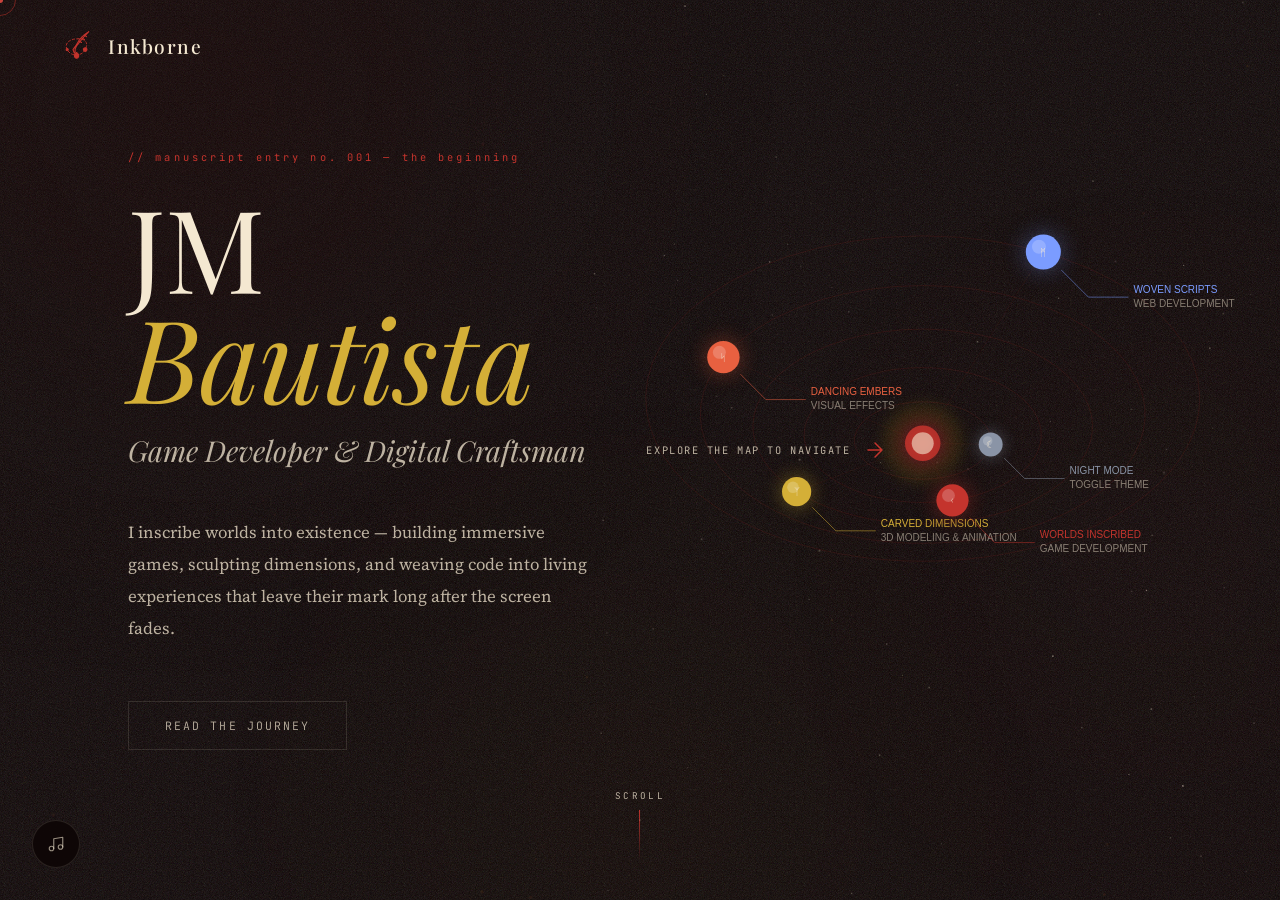
==== commit 8ac3ca9b: "Update index.html" ====
--- a/index.html
+++ b/index.html
@@ -727,9 +727,9 @@
              data-award="Best Game for Game Programming II" 
              data-desc="A mystical tavern management game where players brew enchanted beverages and serve legendary patrons." 
              data-link="https://gradiel.itch.io/arcane-ale" 
-             data-video="Assets/Game hub/PopUp Window/Arcane Ale/Gameplay.mp4"
+             data-video="assets/Game Hub/PopUp Window/Arcane Ale/Gameplay.mp4"
              data-screenshots="Screenshot 2026-04-08 124948.png,Screenshot 2026-04-08 125002.png,Screenshot 2026-04-08 125024.png,Screenshot 2026-04-08 125047.png">
-          <div class="work-card-media"><img src="Assets/Game hub/Arcane Ale.png" alt="Arcane Ale" loading="lazy"></div>
+          <div class="work-card-media"><img src="assets/Game Hub/Arcane Ale.png" alt="Arcane Ale" loading="lazy"></div>
           <div class="work-card-body">
             <div class="work-card-tag">Unity 6 · Multi-Role</div>
             <div class="work-card-title">Arcane Ale</div>
@@ -743,9 +743,9 @@
              data-award="Best Game for Applied Mathematics in Game" 
              data-desc="Navigate treacherous labyrinths under pressure in this pulse-pounding puzzle game with procedural generation." 
              data-link="https://gradiel.itch.io/defuse-the-maze" 
-             data-video="Assets/Game hub/PopUp Window/Defuse The Maze/Gameplay.mp4"
+             data-video="assets/Game Hub/PopUp Window/Defuse the Maze/Gameplay.mp4"
              data-screenshots="Screenshot 2026-04-08 124853.png,Screenshot 2026-04-08 124911.png,Screenshot 2026-04-08 124923.png">
-          <div class="work-card-media"><img src="Assets/Game hub/Defuse the Maze.png" alt="Defuse the Maze" loading="lazy"></div>
+          <div class="work-card-media"><img src="assets/Game Hub/Defuse the Maze.png" alt="Defuse the Maze" loading="lazy"></div>
           <div class="work-card-body">
             <div class="work-card-tag">Unity 6 · Mathematics</div>
             <div class="work-card-title">Defuse the Maze</div>
@@ -759,9 +759,9 @@
              data-award="2nd Place in Global Game Jam 2026" 
              data-desc="A stealth-action experience where masks grant supernatural abilities — choose your disguise, plan your raid." 
              data-link="https://gradiel.itch.io/mask-a-raid" 
-             data-video="Assets/Game hub/PopUp Window/Mask-A-Raid/Gameplay.mp4"
+             data-video="assets/Game Hub/PopUp Window/Mask-A-Raid/Gameplay.mp4"
              data-screenshots="Screenshot 2026-04-08 124705.png,Screenshot 2026-04-08 124723.png,Screenshot 2026-04-08 124756.png,Screenshot 2026-04-08 124825.png">
-          <div class="work-card-media"><img src="Assets/Game hub/Mask-A-Raid.png" alt="Mask-A-Raid" loading="lazy"></div>
+          <div class="work-card-media"><img src="assets/Game Hub/Mask-A-Raid.png" alt="Mask-A-Raid" loading="lazy"></div>
           <div class="work-card-body">
             <div class="work-card-tag">Unity 6 · Game Jam</div>
             <div class="work-card-title">Mask-A-Raid</div>
@@ -775,9 +775,9 @@
              data-award="Best Game for Game Programming I" 
              data-desc="An epic quest-driven RPG with branching narratives, dynamic combat, and a world that remembers your choices." 
              data-link="https://gradiel.itch.io/questy" 
-             data-video="Assets/Game hub/PopUp Window/Questy/Gameplay.mp4"
+             data-video="assets/Game Hub/PopUp Window/QUESTY/Gameplay.mp4"
              data-screenshots="Screenshot 2026-04-08 124542.png,Screenshot 2026-04-08 124547.png,Screenshot 2026-04-08 124607.png,Screenshot 2026-04-08 124618.png,Screenshot 2026-04-08 124639.png">
-          <div class="work-card-media"><img src="Assets/Game hub/QUESTY.png" alt="QUESTY" loading="lazy"></div>
+          <div class="work-card-media"><img src="assets/Game Hub/QUESTY.png" alt="QUESTY" loading="lazy"></div>
           <div class="work-card-body">
             <div class="work-card-tag">Unity 2022 · RPG</div>
             <div class="work-card-title">QUESTY</div>
@@ -791,9 +791,9 @@
              data-award="Best Game for Advance Game Design" 
              data-desc="You're a retired adventurer with a mysterious past. You've traded your sword for a shop counter, but the battle isn't over—it's just beginning. Located next to the perilous Dungeon of Eternal Doom, your tavern serves a never-ending line of exaggerated, wildly impatient heroes who demand their potions NOW." 
              data-link="https://gradiel.itch.io/the-apothecarys-tavern" 
-             data-video="Assets/Game hub/PopUp Window/The Apothecary's Tavern/Gameplay.mp4"
+             data-video="assets/Game Hub/PopUp Window/The Apothecary's Tavern/Gameplay.mp4"
              data-screenshots="Screenshot 2026-04-08 125353.png,Screenshot 2026-04-08 125402.png,Screenshot 2026-04-08 125413.png,Screenshot 2026-04-08 125429.png,Screenshot 2026-04-08 125449.png,Screenshot 2026-04-08 125516.png">
-          <div class="work-card-media"><img src="Assets/Game hub/The Apothecary's Tavern.png" alt="The Apothecary's Tavern" loading="lazy"></div>
+          <div class="work-card-media"><img src="assets/Game Hub/The Apothecary's Tavern.png" alt="The Apothecary's Tavern" loading="lazy"></div>
           <div class="work-card-body">
             <div class="work-card-tag">Unity 6 · Game Design</div>
             <div class="work-card-title">The Apothecary's Tavern</div>
@@ -2337,7 +2337,7 @@
   gallery.innerHTML = "";
   if (data.screenshots) {
     const list = data.screenshots.split(',');
-    const basePath = `Assets/Game hub/PopUp Window/${data.title}/ScreenShots/`;
+    const basePath = `assets/Game Hub/PopUp Window/${data.title}/ScreenShots/`;
     
     list.forEach(imgName => {
       const wrapper = document.createElement('div');
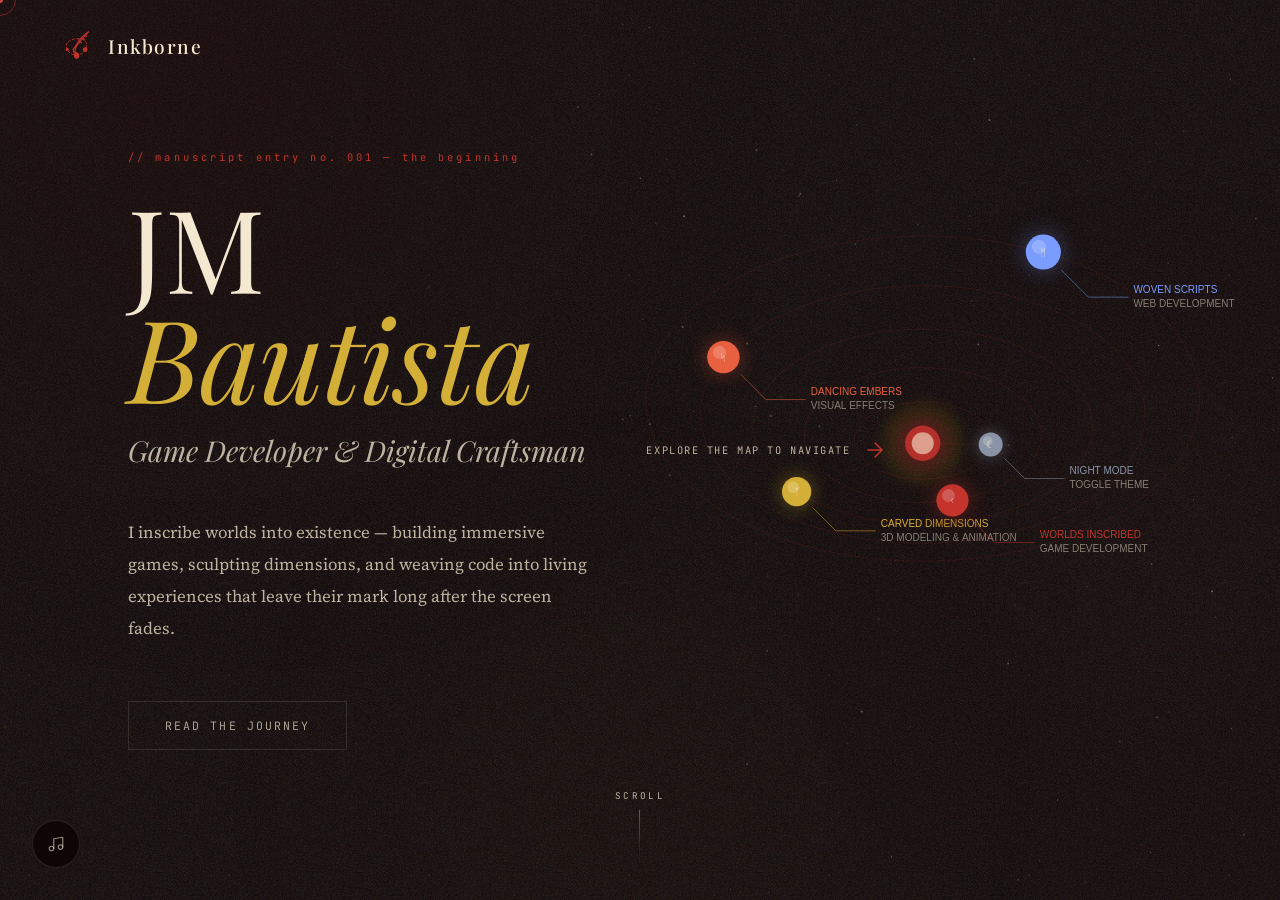
==== commit e8d89e5f: "Update index.html" ====
--- a/index.html
+++ b/index.html
@@ -966,7 +966,7 @@
     <div class="work-section">
       <svg class="brush-divider" viewBox="0 0 600 20" preserveAspectRatio="none"><path d="M0,10 Q50,4 100,10 T200,10 T300,10 T400,10 T500,10 T600,10" stroke-width="2"/></svg>
       <div class="work-grid">
-        <div class="work-card">
+        <div class="work-card" onclick="window.open('https://gradiel9901.github.io/Cat-in-a-Box/', '_blank')">
           <div class="work-card-media"><img src="assets/Web Development/Cat In A Box.png" alt="Cat In A Box" loading="lazy"></div>
           <div class="work-card-body">
             <div class="work-card-tag">HTML · CSS · JavaScript</div>
@@ -974,7 +974,7 @@
             <div class="work-card-sub">A charming café website with e-commerce functionality, order management, and a cozy glassmorphism design.</div>
           </div>
         </div>
-        <div class="work-card">
+        <div class="work-card" onclick="window.open('https://gradiel9901.github.io/Kinetix/', '_blank')">
           <div class="work-card-media"><img src="assets/Web Development/Kinetix.png" alt="Kinetix" loading="lazy"></div>
           <div class="work-card-body">
             <div class="work-card-tag">ReactJS · MongoDB</div>
@@ -982,7 +982,7 @@
             <div class="work-card-sub">A fitness tracking application with personalized workout analytics, calorie monitoring, and profile customization.</div>
           </div>
         </div>
-        <div class="work-card">
+        <div class="work-card" onclick="window.open('https://gradiel9901.github.io/Locus/#', '_blank')">
           <div class="work-card-media"><img src="assets/Web Development/Locus.png" alt="Locus" loading="lazy"></div>
           <div class="work-card-body">
             <div class="work-card-tag">PHP · MySQL · HTML</div>
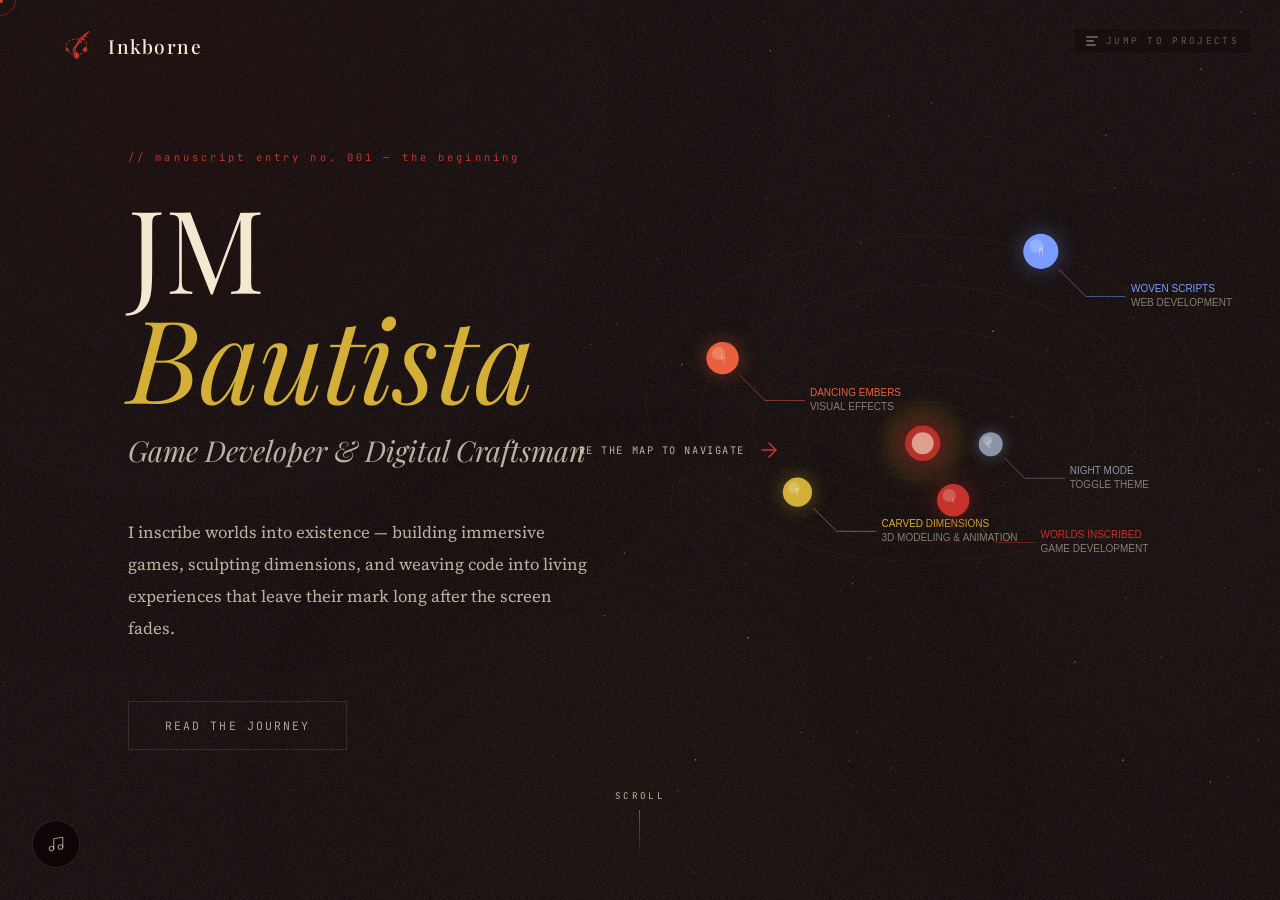
==== commit 4b10572f: "Update index.html" ====
--- a/index.html
+++ b/index.html
@@ -70,11 +70,20 @@
 
 /* ═══ RESET ═══ */
 *,*::before,*::after{margin:0;padding:0;box-sizing:border-box}
-html{scroll-behavior:smooth;font-size:16px}
+html{scroll-behavior:smooth;font-size:16px;scrollbar-width:thin;scrollbar-color:var(--vermillion) transparent}
 body{background:var(--ink-void);color:var(--parchment);font-family:var(--font-body);font-weight:400;overflow-x:hidden;min-height:100vh;cursor:none}
 img,video{max-width:100%;display:block}
 a{text-decoration:none;color:inherit}
 button{font-family:inherit}
+
+/* ═══ CUSTOM SCROLLBAR — GLOBAL ═══ */
+*{scrollbar-width:thin;scrollbar-color:rgba(196,52,45,0.35) transparent}
+*::-webkit-scrollbar{width:6px;height:6px}
+*::-webkit-scrollbar-track{background:transparent}
+*::-webkit-scrollbar-thumb{background:rgba(196,52,45,0.3);border-radius:10px;border:1px solid transparent;background-clip:content-box;transition:background .3s}
+*::-webkit-scrollbar-thumb:hover{background:rgba(196,52,45,0.6)}
+*::-webkit-scrollbar-thumb:active{background:var(--vermillion)}
+*::-webkit-scrollbar-corner{background:transparent}
 
 /* ═══ CUSTOM CURSOR ═══ */
 #brush-cursor{position:fixed;width:6px;height:6px;background:var(--vermillion);border-radius:50%;pointer-events:none;z-index:11000;transform:translate(-50%,-50%);mix-blend-mode:screen;transition:transform .1s,background .3s}
@@ -125,9 +134,10 @@
 /* ═══ PAGE SYSTEM ═══ */
 .page{position:fixed;inset:0;z-index:10;overflow-y:auto;overflow-x:hidden;opacity:0;pointer-events:none;visibility:hidden;transition:opacity 0s;will-change:opacity}
 .page.active{opacity:1;pointer-events:auto;visibility:visible;transition:opacity .7s var(--ease-ink)}
-.page::-webkit-scrollbar{width:4px}
-.page::-webkit-scrollbar-track{background:transparent}
-.page::-webkit-scrollbar-thumb{background:var(--vermillion-dim);border-radius:2px}
+.page::-webkit-scrollbar{width:5px}
+.page::-webkit-scrollbar-track{background:rgba(13,5,5,0.4)}
+.page::-webkit-scrollbar-thumb{background:linear-gradient(180deg,rgba(196,52,45,0.5),rgba(184,150,12,0.25));border-radius:10px}
+.page::-webkit-scrollbar-thumb:hover{background:linear-gradient(180deg,rgba(196,52,45,0.8),rgba(184,150,12,0.45))}
 
 /* ═══ HOME — HERO ═══ */
 .hero{position:relative;min-height:100vh;display:flex;flex-direction:column;justify-content:center;padding:0 10vw;overflow:hidden}
@@ -207,7 +217,7 @@
 .galaxy-tooltip-name{font-family:var(--font-display);font-size:1.1rem;font-weight:500;color:var(--parchment);margin-bottom:4px}
 .galaxy-tooltip-desc{font-family:var(--font-mono);font-size:.55rem;letter-spacing:.2em;color:var(--vermillion);text-transform:uppercase}
 .galaxy-click-hint{font-family:var(--font-mono);font-size:.5rem;letter-spacing:.15em;color:var(--parchment-muted);text-transform:uppercase;margin-top:6px}
-.galaxy-instruction-overlay{position:absolute;top:50%;left:10%;transform:translateY(-50%);display:flex;align-items:center;gap:12px;opacity:0;animation:fadeIn 1.5s ease forwards 2.5s;pointer-events:none;z-index:5}
+.galaxy-instruction-overlay{position:absolute;top:50%;left:-5%;transform:translateY(-50%);display:flex;align-items:center;gap:12px;opacity:0;animation:fadeIn 1.5s ease forwards 2.5s;pointer-events:none;z-index:5}
 .galaxy-instruction-overlay p{font-family:var(--font-mono);font-size:.65rem;letter-spacing:.15em;color:var(--parchment-muted);text-transform:uppercase}
 .galaxy-instruction-overlay svg{width:24px;height:24px;animation:pointArrow 1.5s infinite alternate}
 @keyframes pointArrow{from{transform:translateX(0)}to{transform:translateX(8px)}}
@@ -260,21 +270,26 @@
 .footer{border-top:1px solid var(--parchment-line);padding:40px 10vw;display:flex;justify-content:space-between;align-items:center}
 
 /* ═══ PROJECT POPUP MODALS ═══ */
-#game-modal, #art-modal {
+#game-modal, #art-modal, #web-modal {
   position: fixed; inset: 0; z-index: 10000;
   background: rgba(13, 5, 5, 0.85); backdrop-filter: blur(8px);
   display: flex; align-items: center; justify-content: center;
   opacity: 0; pointer-events: none; transition: opacity 0.4s var(--ease-ink);
   will-change: opacity;
 }
-#game-modal.visible, #art-modal.visible { opacity: 1; pointer-events: auto; }
+#game-modal.visible, #art-modal.visible, #web-modal.visible { opacity: 1; pointer-events: auto; }
 .game-modal-content {
   background: var(--surface-bg); border: 1px solid var(--parchment-line);
   width: 90%; max-width: 800px; max-height: 90vh;
   overflow-y: auto; position: relative;
   transform: translateY(20px); transition: transform 0.4s var(--ease-brush);
-}
-#game-modal.visible .game-modal-content, #art-modal.visible .game-modal-content { transform: translateY(0); }
+  scrollbar-width:thin;scrollbar-color:rgba(196,52,45,0.35) rgba(13,5,5,0.5);
+}
+.game-modal-content::-webkit-scrollbar{width:5px}
+.game-modal-content::-webkit-scrollbar-track{background:rgba(13,5,5,0.5);border-radius:0 0 0 0}
+.game-modal-content::-webkit-scrollbar-thumb{background:linear-gradient(180deg,var(--vermillion),rgba(196,52,45,0.3));border-radius:10px}
+.game-modal-content::-webkit-scrollbar-thumb:hover{background:var(--vermillion)}
+#game-modal.visible .game-modal-content, #art-modal.visible .game-modal-content, #web-modal.visible .game-modal-content { transform: translateY(0); }
 .game-modal-close {
   position: absolute; top: 16px; right: 16px;
   background: rgba(13, 5, 5, 0.7); border: 1px solid var(--vermillion);
@@ -319,10 +334,12 @@
 .modal-gallery-label { font-family: var(--font-mono); font-size: 0.55rem; color: var(--vermillion); text-transform: uppercase; margin-bottom: 12px; letter-spacing: 0.2em; }
 .modal-gallery {
   display: flex; gap: 16px; overflow-x: auto; padding-bottom: 12px;
-  cursor: grab; scrollbar-width: thin; scrollbar-color: var(--vermillion-dim) transparent;
+  cursor: grab; scrollbar-width: thin; scrollbar-color: rgba(196,52,45,0.35) transparent;
 }
 .modal-gallery::-webkit-scrollbar { height: 4px; }
-.modal-gallery::-webkit-scrollbar-thumb { background: var(--vermillion-dim); border-radius: 2px; }
+.modal-gallery::-webkit-scrollbar-track { background: rgba(196,52,45,0.05); border-radius: 10px; }
+.modal-gallery::-webkit-scrollbar-thumb { background: rgba(196,52,45,0.4); border-radius: 10px; }
+.modal-gallery::-webkit-scrollbar-thumb:hover { background: var(--vermillion); }
 .gallery-img-wrapper { flex: 0 0 auto; height: 160px; border: 1px solid var(--parchment-line); overflow: hidden; }
 .gallery-img-wrapper img { height: 100%; width: auto; transition: transform 0.4s var(--ease-brush); }
 .gallery-img-wrapper:hover img { transform: scale(1.05); }
@@ -492,6 +509,113 @@
   to   { transform: scaleY(1.15); }
 }
 
+/* ═══ QUICK NAV — ESCAPE HATCH ═══ */
+#quick-nav {
+  position: fixed;
+  top: 28px;
+  right: 28px;
+  z-index: 160;
+  display: flex;
+  flex-direction: column;
+  align-items: flex-end;
+  gap: 0;
+  pointer-events: auto;
+}
+#quick-nav-trigger {
+  font-family: var(--font-mono);
+  font-size: .58rem;
+  letter-spacing: .25em;
+  text-transform: uppercase;
+  color: var(--parchment-muted);
+  opacity: .45;
+  background: rgba(13,5,5,0.5);
+  border: 1px solid rgba(244,232,209,0.08);
+  cursor: pointer;
+  padding: 6px 12px;
+  transition: opacity .4s, color .3s, border-color .3s, background .3s;
+  display: flex;
+  align-items: center;
+  gap: 8px;
+  white-space: nowrap;
+  backdrop-filter: blur(8px);
+  -webkit-backdrop-filter: blur(8px);
+}
+#quick-nav-trigger:hover, #quick-nav:hover #quick-nav-trigger {
+  opacity: 1;
+  color: var(--vermillion);
+  border-color: rgba(196,52,45,.35);
+  background: rgba(13,5,5,0.8);
+}
+#quick-nav-trigger .qn-icon {
+  display: inline-flex;
+  flex-direction: column;
+  gap: 2.5px;
+  width: 12px;
+}
+#quick-nav-trigger .qn-icon span {
+  display: block;
+  height: 1.5px;
+  background: currentColor;
+  border-radius: 1px;
+  transition: transform .3s, width .3s;
+}
+#quick-nav-trigger .qn-icon span:nth-child(1) { width: 12px; }
+#quick-nav-trigger .qn-icon span:nth-child(2) { width: 8px; }
+#quick-nav-trigger .qn-icon span:nth-child(3) { width: 10px; }
+#quick-nav:hover #quick-nav-trigger .qn-icon span { width: 12px; }
+.quick-nav-links {
+  display: flex;
+  flex-direction: column;
+  align-items: flex-end;
+  gap: 0;
+  overflow: hidden;
+  max-height: 0;
+  opacity: 0;
+  transform: translateY(-6px);
+  transition: max-height .45s var(--ease-brush), opacity .35s var(--ease-ink), transform .35s var(--ease-ink);
+  pointer-events: none;
+  margin-top: 4px;
+}
+#quick-nav:hover .quick-nav-links,
+#quick-nav.open .quick-nav-links {
+  max-height: 220px;
+  opacity: 1;
+  transform: translateY(0);
+  pointer-events: auto;
+}
+.qnl {
+  font-family: var(--font-mono);
+  font-size: .55rem;
+  letter-spacing: .18em;
+  text-transform: uppercase;
+  color: var(--parchment-muted);
+  background: rgba(13,5,5,0.6);
+  border: 1px solid rgba(244,232,209,0.06);
+  border-top: none;
+  cursor: pointer;
+  padding: 8px 14px;
+  text-align: right;
+  opacity: .7;
+  transition: opacity .25s, color .25s, background .25s, border-color .25s;
+  white-space: nowrap;
+  width: 100%;
+  backdrop-filter: blur(8px);
+  -webkit-backdrop-filter: blur(8px);
+}
+.qnl:first-child { border-top: 1px solid rgba(244,232,209,0.06); }
+.qnl::before {
+  content: '— ';
+  opacity: .3;
+  transition: opacity .25s;
+}
+.qnl:hover {
+  opacity: 1;
+  color: var(--vermillion);
+  background: rgba(196,52,45,0.08);
+  border-color: rgba(196,52,45,.2);
+}
+.qnl:hover::before { opacity: .7; }
+
 /* ═══ RESPONSIVE ═══ */
 @media(max-width:900px){
   body{cursor:auto}
@@ -514,6 +638,8 @@
   .footer{padding:30px 24px;flex-direction:column;gap:12px;text-align:center}
   #bgm-btn{bottom:20px;left:20px;width:42px;height:42px}
   #bgm-volume-wrap{bottom:74px;left:14px}
+  #quick-nav{top:18px;right:18px}
+  #quick-nav-trigger{font-size:.52rem;padding:5px 10px}
 }
 </style>
 </head>
@@ -966,7 +1092,14 @@
     <div class="work-section">
       <svg class="brush-divider" viewBox="0 0 600 20" preserveAspectRatio="none"><path d="M0,10 Q50,4 100,10 T200,10 T300,10 T400,10 T500,10 T600,10" stroke-width="2"/></svg>
       <div class="work-grid">
-        <div class="work-card" onclick="window.open('https://gradiel9901.github.io/Cat-in-a-Box/', '_blank')">
+        <div class="work-card" onclick="openWebModal(this)"
+             data-title="Cat In A Box"
+             data-tags="HTML, CSS, JavaScript"
+             data-purpose="A fully functional café e-commerce website built as an academic project to demonstrate front-end web development mastery — from responsive layout design to dynamic cart management and order processing."
+             data-desc="Cat In A Box is a charming, fully responsive café website featuring a glassmorphism-inspired UI with warm, inviting aesthetics. The site includes a complete product catalog with categorized menu items, a dynamic shopping cart system with real-time price calculation, order form validation, and a cozy visual design that reflects the café's personality. Every interaction — from browsing the menu to placing an order — was crafted to feel intuitive and delightful."
+             data-tech="HTML was chosen as the structural backbone for its semantic clarity and accessibility. CSS was used extensively with modern techniques like glassmorphism, CSS Grid, and Flexbox to create the warm, layered visual design without relying on any framework — proving that vanilla CSS can produce premium aesthetics. JavaScript powers all interactivity: the dynamic cart system, real-time total calculations, form validation, and smooth UI transitions — demonstrating that complex functionality doesn't require heavy libraries."
+             data-link="https://gradiel9901.github.io/Cat-in-a-Box/"
+             data-img="assets/Web Development/Cat In A Box.png">
           <div class="work-card-media"><img src="assets/Web Development/Cat In A Box.png" alt="Cat In A Box" loading="lazy"></div>
           <div class="work-card-body">
             <div class="work-card-tag">HTML · CSS · JavaScript</div>
@@ -974,7 +1107,14 @@
             <div class="work-card-sub">A charming café website with e-commerce functionality, order management, and a cozy glassmorphism design.</div>
           </div>
         </div>
-        <div class="work-card" onclick="window.open('https://gradiel9901.github.io/Kinetix/', '_blank')">
+        <div class="work-card" onclick="openWebModal(this)"
+             data-title="Kinetix"
+             data-tags="ReactJS, MongoDB, Express.js, Node.js"
+             data-purpose="A full-stack fitness tracking web application developed to showcase proficiency in the MERN stack — building a complete data-driven platform from database design to interactive front-end dashboards."
+             data-desc="Kinetix is a comprehensive fitness tracking application that empowers users to monitor their workout routines, track calorie intake, and visualize their progress over time. The platform features personalized user profiles, workout logging with exercise categorization, calorie monitoring with nutritional breakdowns, progress analytics with visual charts, and a responsive dashboard that adapts seamlessly across devices. The UI was designed with a dark, energetic aesthetic that motivates users to stay engaged with their fitness goals."
+             data-tech="ReactJS was chosen for the front-end for its component-based architecture — perfect for building reusable UI elements like workout cards, progress charts, and form components that update in real-time without page reloads. MongoDB was selected as the database for its flexible document schema, which naturally fits the varied structure of workout data, meal logs, and user profiles without rigid table constraints. Express.js and Node.js complete the MERN stack, providing a lightweight, JavaScript-native backend that simplifies API development and keeps the entire codebase in one language."
+             data-link="https://gradiel9901.github.io/Kinetix/"
+             data-img="assets/Web Development/Kinetix.png">
           <div class="work-card-media"><img src="assets/Web Development/Kinetix.png" alt="Kinetix" loading="lazy"></div>
           <div class="work-card-body">
             <div class="work-card-tag">ReactJS · MongoDB</div>
@@ -982,7 +1122,14 @@
             <div class="work-card-sub">A fitness tracking application with personalized workout analytics, calorie monitoring, and profile customization.</div>
           </div>
         </div>
-        <div class="work-card" onclick="window.open('https://gradiel9901.github.io/Locus/#', '_blank')">
+        <div class="work-card" onclick="openWebModal(this)"
+             data-title="Locus"
+             data-tags="PHP, MySQL, HTML, CSS, JavaScript"
+             data-purpose="A server-side web application built to demonstrate full-stack development with traditional LAMP stack technologies — implementing user authentication, database-driven content, and interactive mapping features."
+             data-desc="Locus is a location-based service platform that connects users with venues, events, and local experiences. The platform features interactive map integration for exploring nearby locations, a booking management system with availability tracking, real-time search with filtering capabilities, user authentication with session management, and a clean, professional interface designed for ease of use. The admin panel allows venue owners to manage their listings, track bookings, and update availability in real time."
+             data-tech="PHP was chosen as the server-side language for its native integration with web servers and MySQL — making it ideal for building dynamic, database-driven pages with server-side rendering. MySQL provides the relational database backbone, perfectly suited for the structured data relationships between users, venues, bookings, and reviews — where data integrity and complex queries are essential. HTML and CSS deliver the front-end structure and styling, while JavaScript handles client-side interactivity like the map interface, search filtering, and form validation without requiring a full SPA framework."
+             data-link="https://gradiel9901.github.io/Locus/#"
+             data-img="assets/Web Development/Locus.png">
           <div class="work-card-media"><img src="assets/Web Development/Locus.png" alt="Locus" loading="lazy"></div>
           <div class="work-card-body">
             <div class="work-card-tag">PHP · MySQL · HTML</div>
@@ -1020,6 +1167,22 @@
 <div id="bgm-volume-wrap">
   <span id="bgm-volume-label">Vol</span>
   <input type="range" id="bgm-volume" min="0" max="1" step="0.01" value="0.6" aria-label="Volume">
+</div>
+
+<!-- ═══════════════════════════════════════
+     QUICK NAV — ESCAPE HATCH
+═══════════════════════════════════════ -->
+<div id="quick-nav" role="navigation" aria-label="Quick section access">
+  <button id="quick-nav-trigger" aria-expanded="false" aria-controls="quick-nav-list">
+    <span class="qn-icon"><span></span><span></span><span></span></span>
+    jump to projects
+  </button>
+  <div class="quick-nav-links" id="quick-nav-list">
+    <button class="qnl" id="qnl-games"  onclick="navigate('games')">Game Development</button>
+    <button class="qnl" id="qnl-3d"     onclick="navigate('3d')">3D Modeling</button>
+    <button class="qnl" id="qnl-vfx"    onclick="navigate('vfx')">Visual Effects</button>
+    <button class="qnl" id="qnl-web"    onclick="navigate('web')">Web Development</button>
+  </div>
 </div>
 
 <!-- ═══════════════════════════════════════
@@ -2301,6 +2464,34 @@
   </div>
 </div>
 
+<div id="web-modal" onclick="if(event.target === this) closeWebModal()">
+  <div class="game-modal-content">
+    <button class="game-modal-close" onclick="closeWebModal()">×</button>
+    <div class="game-modal-video" id="web-modal-media">
+      <!-- Image dynamically injected here -->
+    </div>
+    <div class="game-modal-body">
+      <h2 id="web-modal-title" class="game-modal-title"></h2>
+      <div id="web-modal-tags" class="game-modal-tags"></div>
+      <div class="game-modal-info-grid">
+        <div class="info-col" style="grid-column:1/-1">
+          <p class="info-col-label">// Purpose</p>
+          <div id="web-modal-purpose" class="info-col-list" style="line-height:1.7"></div>
+        </div>
+      </div>
+      <p id="web-modal-desc" class="game-modal-desc"></p>
+      <div style="margin-bottom:32px">
+        <p class="info-col-label" style="margin-bottom:12px">// Why These Technologies</p>
+        <p id="web-modal-tech" style="font-size:0.9rem;line-height:1.8;color:var(--parchment-muted);border-bottom:1px solid var(--parchment-line);padding-bottom:32px"></p>
+      </div>
+      <a id="web-modal-link" href="#" target="_blank" class="btn-itch">
+        <svg style="width:16px;height:16px" viewBox="0 0 24 24" fill="none" stroke="currentColor" stroke-width="2" stroke-linecap="round" stroke-linejoin="round"><path d="M18 13v6a2 2 0 0 1-2 2H5a2 2 0 0 1-2-2V8a2 2 0 0 1 2-2h6"/><polyline points="15 3 21 3 21 9"/><line x1="10" y1="14" x2="21" y2="3"/></svg>
+        Visit Live Site
+      </a>
+    </div>
+  </div>
+</div>
+
 <script>
 /* ─── GAME MODAL LOGIC ─── */
 function openGameModal(el) {
@@ -2415,12 +2606,51 @@
   if (window.sfx) sfx.brushBack(0.9);
 }
 
+/* ─── WEB MODAL LOGIC ─── */
+function openWebModal(el) {
+  const modal = document.getElementById('web-modal');
+  const mediaContainer = document.getElementById('web-modal-media');
+  const data = el.dataset;
+
+  document.getElementById('web-modal-title').textContent = data.title;
+  document.getElementById('web-modal-purpose').textContent = data.purpose;
+  document.getElementById('web-modal-desc').textContent = data.desc;
+  document.getElementById('web-modal-tech').textContent = data.tech;
+  document.getElementById('web-modal-link').href = data.link;
+
+  // Tags
+  const tagsContainer = document.getElementById('web-modal-tags');
+  tagsContainer.innerHTML = data.tags.split(',').map(t => `<span>${t.trim()}</span>`).join('');
+
+  // Image
+  mediaContainer.innerHTML = '';
+  if (data.img) {
+    const img = document.createElement('img');
+    img.src = data.img;
+    img.alt = data.title;
+    mediaContainer.appendChild(img);
+  }
+
+  modal.classList.add('visible');
+  if (window.sfx) sfx.waxSeal(0.85);
+}
+
+function closeWebModal() {
+  const modal = document.getElementById('web-modal');
+  const mediaContainer = document.getElementById('web-modal-media');
+  modal.classList.remove('visible');
+  setTimeout(() => { mediaContainer.innerHTML = ''; }, 400);
+  if (window.sfx) sfx.brushBack(0.9);
+}
+
 window.addEventListener('keydown', e => {
   if (e.key === 'Escape') {
     const gameModal = document.getElementById('game-modal');
     if (gameModal && gameModal.classList.contains('visible')) closeGameModal();
     const artModal = document.getElementById('art-modal');
     if (artModal && artModal.classList.contains('visible')) closeArtModal();
+    const webModal = document.getElementById('web-modal');
+    if (webModal && webModal.classList.contains('visible')) closeWebModal();
   }
 });
 </script>
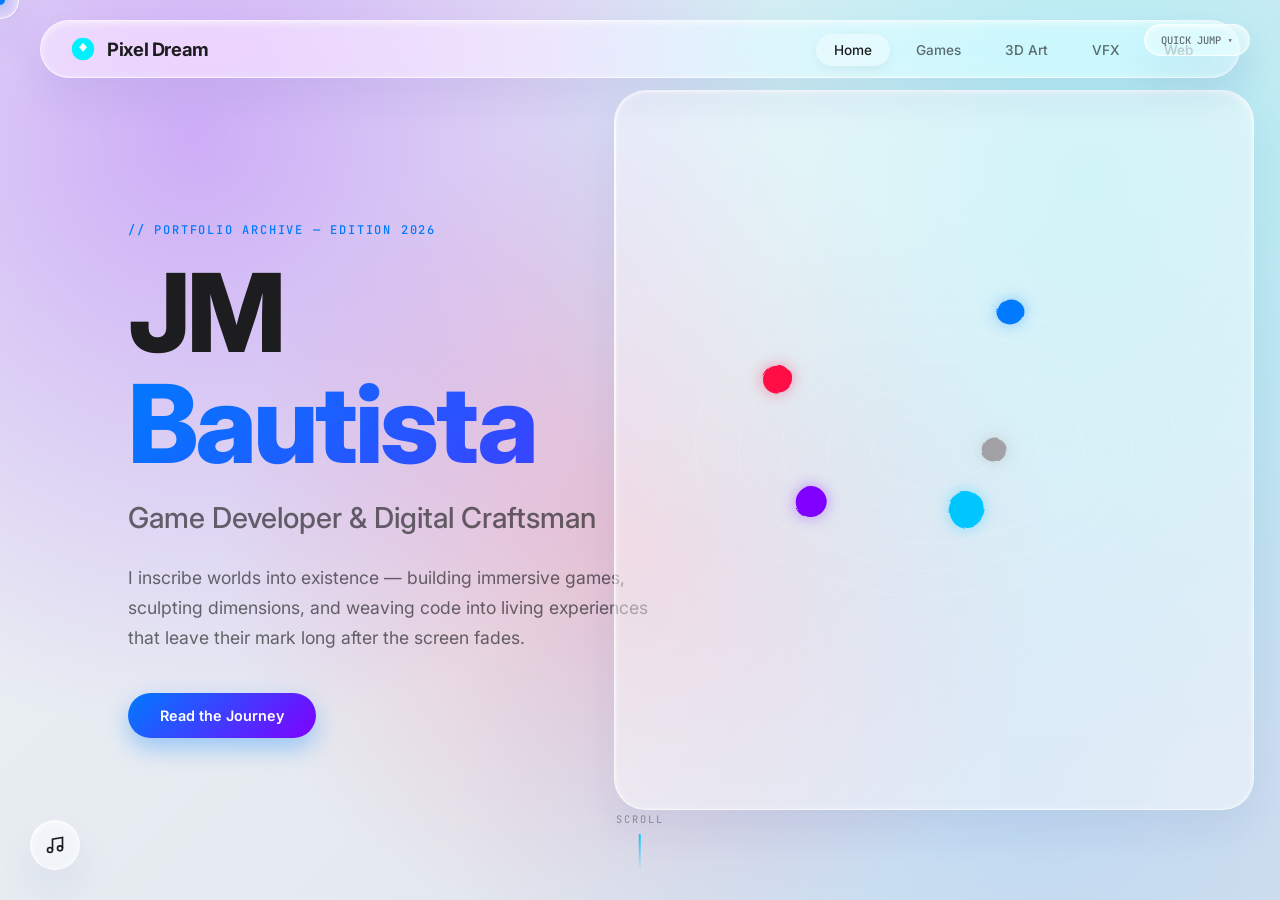
==== commit cb7f0cd3: "Update index.html" ====
--- a/index.html
+++ b/index.html
@@ -3,706 +3,592 @@
 <head>
 <meta charset="UTF-8">
 <meta name="viewport" content="width=device-width, initial-scale=1.0">
-<title>JM Bautista — Inkborne</title>
-<meta name="description" content="JM Bautista — Game Developer, 3D Artist & Digital Craftsman. A living manuscript of worlds built, dimensions carved, and stories inscribed in code.">
-<link rel="icon" type="image/svg+xml" href="data:image/svg+xml,%3Csvg xmlns='http://www.w3.org/2000/svg' viewBox='0 0 50 50' fill='none' stroke='%23c4342d' stroke-width='1.5' stroke-linecap='round' stroke-linejoin='round'%3E%3Cpath d='M 25 15 C 35 15, 40 20, 35 30 C 30 40, 15 40, 10 30 C 5 20, 15 15, 25 15' stroke-width='1.2' stroke-dasharray='3 3'/%3E%3Ccircle cx='10' cy='30' r='1.5' fill='%23c4342d'/%3E%3Ccircle cx='35' cy='30' r='2.5' fill='%23c4342d'/%3E%3Cpath d='M 40 5 C 38 7, 30 15, 23 25 C 20 29, 21 34, 21 34 L 20 35 L 18 30 C 18 30, 22 25, 26 18 C 30 11, 40 5, 40 5 Z' fill='rgba(196,52,45,0.1)'/%3E%3Cpath d='M 26 18 L 30 20 M 30 14 L 34 16 M 34 10 L 37 12'/%3E%3Cpath d='M 20 38 C 20 40, 21 42, 23 42 C 25 42, 26 40, 26 38 C 26 36, 23 34, 23 34 C 23 34, 20 36, 20 38 Z' fill='%23c4342d'/%3E%3C/svg%3E">
+<title>JM Bautista — Pixel Dream</title>
+<meta name="description" content="JM Bautista — Game Developer, 3D Artist & Digital Craftsman. A interactive canvas of worlds built, dimensions carved, and stories inscribed in code.">
+<link rel="icon" type="image/svg+xml" href="data:image/svg+xml,%3Csvg xmlns='http://www.w3.org/2000/svg' viewBox='0 0 50 50' fill='none'%3E%3Ccircle cx='25' cy='25' r='20' fill='url(%23g)'/%3E%3Cdefs%3E%3ClinearGradient id='g' x1='0' y1='0' x2='50' y2='50'%3E%3Cstop stop-color='%2300f2fe'/%3E%3Cstop offset='1' stop-color='%234facfe'/%3E%3C/linearGradient%3E%3C/defs%3E%3Cpath d='M25 12L31 20L25 28L19 20Z' fill='white' opacity='0.9'/%3E%3C/svg%3E">
 <link rel="preconnect" href="https://fonts.googleapis.com">
 <link rel="preconnect" href="https://fonts.gstatic.com" crossorigin>
-<link href="https://fonts.googleapis.com/css2?family=Playfair+Display:ital,wght@0,400;0,500;0,600;0,700;1,400;1,500&family=Source+Serif+4:ital,opsz,wght@0,8..60,300;0,8..60,400;0,8..60,600;1,8..60,300;1,8..60,400&family=JetBrains+Mono:wght@300;400;500&display=swap" rel="stylesheet">
+<link href="https://fonts.googleapis.com/css2?family=Inter:wght@300;400;500;600;700&family=JetBrains+Mono:wght@400;500&display=swap" rel="stylesheet">
+
 <style>
-/* ═══ INKBORNE DESIGN TOKENS ═══ */
+/* ═══ PIXEL DREAM DESIGN TOKENS (LIQUID GLASS) ═══ */
 :root {
-  --ink-void: #0d0505;
-  --ink-deep: #1a0808;
-  --ink-maroon: #2a0e0e;
-  --ink-warm: #1a1518;
-  --parchment: #f4e8d1;
-  --parchment-dim: #d4c8b1;
-  --parchment-ghost: rgba(244,232,209,0.06);
-  --parchment-line: rgba(244,232,209,0.12);
-  --parchment-muted: rgba(244,232,209,0.75);
-  --sumi: #1a1a2e;
-  --vermillion: #c4342d;
-  --vermillion-glow: rgba(196,52,45,0.25);
-  --vermillion-dim: rgba(196,52,45,0.12);
-  --gold: #b8960c;
-  --gold-bright: #d4af37;
-  --gold-glow: rgba(184,150,12,0.2);
-  --gold-dim: rgba(184,150,12,0.08);
-  --indigo: #2d3a5c;
-  --indigo-dim: rgba(45,58,92,0.3);
-  --font-display: 'Playfair Display', Georgia, serif;
-  --font-body: 'Source Serif 4', 'Times New Roman', serif;
-  --font-mono: 'JetBrains Mono', 'Courier New', monospace;
-  --ease-brush: cubic-bezier(0.77, 0, 0.175, 1);
-  --ease-ink: cubic-bezier(0.25, 0.46, 0.45, 0.94);
-  /* Surfaces */
-  --surface-bg: rgba(26, 14, 14, 0.5);
-  --surface-fade: linear-gradient(to top, rgba(13, 5, 5, 0.98), rgba(26, 14, 14, 0.9));
-  --surface-fade-clear: linear-gradient(to top, rgba(13, 5, 5, 0.95), transparent);
-  --tooltip-bg: rgba(13, 5, 5, 0.92);
-}
-
-:root.light-mode {
-  --ink-void: #f4e8d1;
-  --ink-deep: #e8dcc4;
-  --ink-maroon: #d4c8b1;
-  --ink-warm: #eee0c8;
-  --parchment: #0d0505;
-  --parchment-dim: #1a0808;
-  --parchment-ghost: rgba(13,5,5,0.06);
-  --parchment-line: rgba(13,5,5,0.22);
-  --parchment-muted: rgba(13,5,5,0.65);
-  --sumi: #d4c8b1;
-  --vermillion: #b02a24;
-  --gold: #9a7d0a;
-  --gold-bright: #ad8f2d;
-  /* Surfaces */
-  --surface-bg: rgba(255, 255, 255, 0.4);
-  --surface-fade: linear-gradient(to top, rgba(244, 232, 209, 0.98), rgba(244, 232, 209, 0.9));
-  --surface-fade-clear: linear-gradient(to top, rgba(244, 232, 209, 0.95), transparent);
-  --tooltip-bg: rgba(244, 232, 209, 0.92);
-}
-/* Transitions for smoothly morphing themes */
-body, #nav, .work-card, .skill-card, .portal-card, .video-card, .btn-seal, .btn-ghost, .nav-logo-text, .header-title {
-  transition: background 1.5s var(--ease-ink), color 1.5s var(--ease-ink), border-color 1.5s var(--ease-ink), background-color 1.5s var(--ease-ink);
-}
-
-/* ═══ RESET ═══ */
-*,*::before,*::after{margin:0;padding:0;box-sizing:border-box}
-html{scroll-behavior:smooth;font-size:16px;scrollbar-width:thin;scrollbar-color:var(--vermillion) transparent}
-body{background:var(--ink-void);color:var(--parchment);font-family:var(--font-body);font-weight:400;overflow-x:hidden;min-height:100vh;cursor:none}
-img,video{max-width:100%;display:block}
-a{text-decoration:none;color:inherit}
-button{font-family:inherit}
-
-/* ═══ CUSTOM SCROLLBAR — GLOBAL ═══ */
-*{scrollbar-width:thin;scrollbar-color:rgba(196,52,45,0.35) transparent}
-*::-webkit-scrollbar{width:6px;height:6px}
-*::-webkit-scrollbar-track{background:transparent}
-*::-webkit-scrollbar-thumb{background:rgba(196,52,45,0.3);border-radius:10px;border:1px solid transparent;background-clip:content-box;transition:background .3s}
-*::-webkit-scrollbar-thumb:hover{background:rgba(196,52,45,0.6)}
-*::-webkit-scrollbar-thumb:active{background:var(--vermillion)}
-*::-webkit-scrollbar-corner{background:transparent}
-
-/* ═══ CUSTOM CURSOR ═══ */
-#brush-cursor{position:fixed;width:6px;height:6px;background:var(--vermillion);border-radius:50%;pointer-events:none;z-index:11000;transform:translate(-50%,-50%);mix-blend-mode:screen;transition:transform .1s,background .3s}
-#brush-ring{position:fixed;width:32px;height:32px;border:1px solid rgba(196,52,45,0.5);border-radius:50%;pointer-events:none;z-index:10999;transform:translate(-50%,-50%);transition:transform .15s ease,width .3s,height .3s,border-color .3s}
-
-/* ═══ WEBGL CANVAS ═══ */
-#ink-canvas{position:fixed;top:0;left:0;width:100%;height:100%;z-index:0;pointer-events:none}
-
-/* ═══ BACKGROUND LAYERS ═══ */
-#bg-grain{position:fixed;inset:0;z-index:1;pointer-events:none;opacity:.35;
-  background-image:url("data:image/svg+xml,%3Csvg viewBox='0 0 256 256' xmlns='http://www.w3.org/2000/svg'%3E%3Cfilter id='n'%3E%3CfeTurbulence type='fractalNoise' baseFrequency='0.9' numOctaves='4' stitchTiles='stitch'/%3E%3C/filter%3E%3Crect width='100%25' height='100%25' filter='url(%23n)' opacity='0.5'/%3E%3C/svg%3E");
-  background-size:200px 200px}
-.bg-wash{position:fixed;border-radius:50%;filter:blur(140px);pointer-events:none;z-index:1;opacity:0;transition:opacity 2s ease}
-.bg-wash.visible{opacity:1}
-.bg-wash-1{width:600px;height:600px;background:radial-gradient(circle,rgba(42,14,14,0.7),transparent 70%);top:-200px;left:-100px}
-.bg-wash-2{width:400px;height:400px;background:radial-gradient(circle,rgba(196,52,45,0.08),transparent 70%);top:40%;right:-80px}
-.bg-wash-3{width:500px;height:500px;background:radial-gradient(circle,rgba(184,150,12,0.06),transparent 70%);bottom:-150px;left:30%}
-
-/* ═══ INK DIFFUSION TRANSITION CANVAS ═══ */
-#ink-transition{position:fixed;inset:0;z-index:500;pointer-events:none}
+  /* Dynamic Mesh Background */
+  --bg-gradient: radial-gradient(circle at 15% 15%, rgba(127, 0, 255, 0.28), transparent 45%),
+                 radial-gradient(circle at 85% 20%, rgba(0, 242, 254, 0.25), transparent 45%),
+                 radial-gradient(circle at 50% 60%, rgba(255, 8, 68, 0.18), transparent 50%),
+                 radial-gradient(circle at 80% 85%, rgba(79, 172, 254, 0.22), transparent 45%),
+                 linear-gradient(135deg, #eef2f5 0%, #e6ebf1 50%, #dbe3ed 100%);
+  
+  /* Glass Surfaces */
+  --glass-bg: rgba(255, 255, 255, 0.45);
+  --glass-bg-hover: rgba(255, 255, 255, 0.65);
+  --glass-border: rgba(255, 255, 255, 0.65);
+  --glass-border-light: rgba(255, 255, 255, 0.9);
+  --glass-shadow: 0 20px 40px rgba(31, 38, 135, 0.07), 0 2px 6px rgba(255, 255, 255, 0.6) inset;
+  --glass-blur: blur(28px) saturate(190%);
+  
+  /* Text & Palette */
+  --text-primary: #1d1d1f;
+  --text-muted: rgba(29, 29, 31, 0.65);
+  --text-ghost: rgba(29, 29, 31, 0.4);
+  --accent-cyan: #00c6ff;
+  --accent-purple: #7f00ff;
+  --accent-pink: #ff0844;
+  --accent-blue: #007aff;
+  --accent-gradient: linear-gradient(135deg, #007aff, #7f00ff);
+  
+  /* Typography & Curves */
+  --font-body: -apple-system, BlinkMacSystemFont, "SF Pro Text", "Inter", "Helvetica Neue", sans-serif;
+  --font-display: -apple-system, BlinkMacSystemFont, "SF Pro Display", "Inter", sans-serif;
+  --font-mono: 'JetBrains Mono', monospace;
+  
+  --squircle-lg: 32px;
+  --squircle-md: 20px;
+  --squircle-sm: 12px;
+  --squircle-pill: 9999px;
+
+  /* Spring Animations */
+  --ease-spring: cubic-bezier(0.34, 1.56, 0.64, 1);
+  --ease-smooth: cubic-bezier(0.16, 1, 0.3, 1);
+  
+  --tooltip-bg: rgba(255, 255, 255, 0.75);
+}
+
+:root.dark-mode {
+  --bg-gradient: radial-gradient(circle at 20% 20%, rgba(127, 0, 255, 0.35), transparent 50%),
+                 radial-gradient(circle at 80% 15%, rgba(0, 242, 254, 0.28), transparent 50%),
+                 radial-gradient(circle at 50% 75%, rgba(255, 8, 68, 0.22), transparent 50%),
+                 linear-gradient(135deg, #0b0d17 0%, #121526 50%, #080910 100%);
+  
+  --glass-bg: rgba(20, 23, 40, 0.52);
+  --glass-bg-hover: rgba(30, 35, 60, 0.68);
+  --glass-border: rgba(255, 255, 255, 0.14);
+  --glass-border-light: rgba(255, 255, 255, 0.28);
+  --glass-shadow: 0 25px 50px rgba(0, 0, 0, 0.4), inset 0 1px 1px rgba(255, 255, 255, 0.15);
+  
+  --text-primary: #f5f5f7;
+  --text-muted: rgba(245, 245, 247, 0.68);
+  --text-ghost: rgba(245, 245, 247, 0.42);
+  --tooltip-bg: rgba(18, 21, 38, 0.85);
+}
+
+/* ═══ RESET & BASE ═══ */
+*, *::before, *::after { margin:0; padding:0; box-sizing:border-box; }
+html { scroll-behavior:smooth; font-size:16px; scrollbar-width:thin; scrollbar-color:rgba(0,122,255,0.4) transparent; }
+body {
+  background: var(--bg-gradient);
+  background-attachment: fixed;
+  color: var(--text-primary);
+  font-family: var(--font-body);
+  font-weight: 400;
+  overflow-x: hidden;
+  min-height: 100vh;
+  cursor: none;
+  -webkit-font-smoothing: antialiased;
+}
+img, video { max-width:100%; display:block; }
+a { text-decoration:none; color:inherit; }
+button { font-family:inherit; border:none; background:none; outline:none; }
+
+/* ═══ CUSTOM SCROLLBAR ═══ */
+*::-webkit-scrollbar { width:8px; height:8px; }
+*::-webkit-scrollbar-track { background:transparent; }
+*::-webkit-scrollbar-thumb {
+  background: rgba(127, 0, 255, 0.25);
+  border-radius: var(--squircle-pill);
+  border: 2px solid transparent;
+  background-clip: content-box;
+  transition: background .3s;
+}
+*::-webkit-scrollbar-thumb:hover { background: rgba(0, 122, 255, 0.5); }
+
+/* ═══ GLASS REFRACTIVE ORB CURSOR ═══ */
+#glass-cursor {
+  position: fixed; width: 10px; height: 10px;
+  background: #007aff; border-radius: 50%;
+  pointer-events: none; z-index: 11000;
+  transform: translate(-50%, -50%);
+  box-shadow: 0 0 15px rgba(0,122,255,0.8);
+  transition: transform .1s, background .3s;
+}
+#glass-ring {
+  position: fixed; width: 38px; height: 38px;
+  background: rgba(255, 255, 255, 0.15);
+  backdrop-filter: blur(4px); -webkit-backdrop-filter: blur(4px);
+  border: 1px solid var(--glass-border-light);
+  border-radius: 50%; pointer-events: none; z-index: 10999;
+  transform: translate(-50%, -50%);
+  transition: transform .15s ease, width .3s var(--ease-spring), height .3s var(--ease-spring), background .3s;
+  box-shadow: var(--glass-shadow);
+}
+
+/* ═══ BACKGROUND MESH & LIQUID CANVAS ═══ */
+#ambient-canvas { position:fixed; top:0; left:0; width:100%; height:100%; z-index:0; pointer-events:none; }
+#bg-blur-overlay { position:fixed; inset:0; z-index:1; pointer-events:none; opacity:0.7; }
+
+/* ═══ LIQUID GLASS PANEL MATERIAL ═══ */
+.glass-panel {
+  background: var(--glass-bg);
+  backdrop-filter: var(--glass-blur);
+  -webkit-backdrop-filter: var(--glass-blur);
+  border: 1px solid var(--glass-border);
+  box-shadow: var(--glass-shadow);
+  position: relative;
+  overflow: hidden;
+  border-radius: var(--squircle-lg);
+}
+
+.glass-panel::before {
+  content: '';
+  position: absolute;
+  inset: 0;
+  border-radius: inherit;
+  padding: 1px;
+  background: linear-gradient(135deg, var(--glass-border-light), transparent 60%);
+  -webkit-mask: linear-gradient(#fff 0 0) content-box, linear-gradient(#fff 0 0);
+  -webkit-mask-composite: xor;
+  mask-composite: exclude;
+  pointer-events: none;
+}
+
+/* Specular Shimmer Effect */
+.glass-shimmer::after {
+  content: '';
+  position: absolute;
+  top: -50%; left: -50%; width: 200%; height: 200%;
+  background: linear-gradient(45deg, transparent 45%, rgba(255, 255, 255, 0.15) 50%, transparent 55%);
+  transform: rotate(30deg) translateY(-100%);
+  transition: transform 0.8s var(--ease-smooth);
+  pointer-events: none;
+}
+.glass-shimmer:hover::after {
+  transform: rotate(30deg) translateY(100%);
+}
+
+/* ═══ LIQUID GLASS TRANSITION CANVAS ═══ */
+#liquid-transition { position:fixed; inset:0; z-index:500; pointer-events:none; filter: url(#liquid-glass); }
 
 /* ═══ NAVIGATION ═══ */
-#nav{position:fixed;top:0;left:0;right:0;z-index:150;display:flex;align-items:center;justify-content:space-between;padding:28px 60px;transition:background .5s,padding .4s,border-color .4s;border-bottom:1px solid transparent;pointer-events:none}
-#nav.scrolled{background:rgba(13,5,5,0.92);backdrop-filter:blur(20px);padding:18px 60px;border-bottom-color:var(--parchment-line);pointer-events:auto}
-.nav-logo{display:flex;align-items:center;gap:12px;cursor:pointer;pointer-events:auto}
-.nav-logo svg{width:36px;height:36px;transition:transform .4s}
-.nav-logo:hover svg{transform:rotate(-8deg) scale(1.08)}
-.nav-logo-text{font-family:var(--font-display);font-size:1.2rem;font-weight:500;letter-spacing:.08em;color:var(--parchment)}
-.nav-links{display:flex;gap:40px;list-style:none}
-.nav-links li a{font-family:var(--font-mono);font-weight:400;font-size:.75rem;letter-spacing:.2em;text-transform:uppercase;color:var(--parchment-muted);position:relative;cursor:pointer;transition:color .3s;padding-bottom:6px}
-.nav-links li a::after{content:'';position:absolute;bottom:0;left:0;right:0;height:2px;background:var(--vermillion);transform:scaleX(0);transform-origin:left;transition:transform .4s var(--ease-brush)}
-.nav-links li a:hover,.nav-links li a.active{color:var(--parchment)}
-.nav-links li a:hover::after,.nav-links li a.active::after{transform:scaleX(1)}
-.nav-seal{width:14px;height:14px;margin-right:6px;vertical-align:-1px;opacity:.6;transition:opacity .3s}
-.nav-links li a:hover .nav-seal,.nav-links li a.active .nav-seal{opacity:1}
-
-/* Hamburger */
-.burger{display:none;background:none;border:none;cursor:pointer;padding:4px;z-index:110}
-.burger span{display:block;width:24px;height:1.5px;background:var(--parchment);margin:5px 0;transition:transform .3s,opacity .3s}
-.burger.open span:nth-child(1){transform:rotate(45deg) translate(4px,5px)}
-.burger.open span:nth-child(2){opacity:0}
-.burger.open span:nth-child(3){transform:rotate(-45deg) translate(4px,-5px)}
-.mobile-menu{position:fixed;inset:0;z-index:99;background:rgba(13,5,5,0.97);backdrop-filter:blur(30px);display:flex;flex-direction:column;align-items:center;justify-content:center;gap:32px;opacity:0;pointer-events:none;transition:opacity .4s}
-.mobile-menu.open{opacity:1;pointer-events:auto}
-.mobile-menu a{font-family:var(--font-display);font-size:1.8rem;color:var(--parchment-muted);transition:color .3s;letter-spacing:.05em}
-.mobile-menu a:hover{color:var(--vermillion)}
+#nav {
+  position: fixed; top: 20px; left: 50%; transform: translateX(-50%);
+  z-index: 150; display: flex; align-items: center; justify-content: space-between;
+  width: calc(100% - 80px); max-width: 1200px;
+  padding: 14px 28px; border-radius: var(--squircle-pill);
+  background: var(--glass-bg); backdrop-filter: var(--glass-blur); -webkit-backdrop-filter: var(--glass-blur);
+  border: 1px solid var(--glass-border); box-shadow: var(--glass-shadow);
+  transition: all 0.4s var(--ease-smooth);
+}
+#nav.scrolled {
+  top: 12px; padding: 10px 24px; width: calc(100% - 40px);
+  background: var(--glass-bg-hover);
+}
+
+.nav-logo { display:flex; align-items:center; gap:10px; cursor:pointer; }
+.nav-logo svg { width:28px; height:28px; transition:transform 0.4s var(--ease-spring); }
+.nav-logo:hover svg { transform: scale(1.15) rotate(10deg); }
+.nav-logo-text { font-family:var(--font-display); font-size:1.15rem; font-weight:700; letter-spacing:-0.02em; color:var(--text-primary); }
+
+.nav-links { display:flex; gap:8px; list-style:none; }
+.nav-links li a {
+  font-family: var(--font-body); font-size: 0.85rem; font-weight: 500;
+  color: var(--text-muted); padding: 8px 18px; border-radius: var(--squircle-pill);
+  transition: all 0.3s var(--ease-spring); position: relative; cursor: pointer;
+}
+.nav-links li a:hover, .nav-links li a.active {
+  color: var(--text-primary); background: rgba(255, 255, 255, 0.35);
+  box-shadow: 0 4px 12px rgba(0,0,0,0.05);
+}
+.dark-mode .nav-links li a:hover, .dark-mode .nav-links li a.active {
+  background: rgba(255, 255, 255, 0.12);
+}
+
+/* Mobile Menu */
+.burger { display:none; background:none; border:none; cursor:pointer; padding:4px; z-index:110; }
+.burger span { display:block; width:22px; height:2px; background:var(--text-primary); margin:4px 0; transition:transform .3s, opacity .3s; border-radius:2px; }
+.burger.open span:nth-child(1) { transform:rotate(45deg) translate(4px,4px); }
+.burger.open span:nth-child(2) { opacity:0; }
+.burger.open span:nth-child(3) { transform:rotate(-45deg) translate(4px,-4px); }
+.mobile-menu {
+  position:fixed; inset:0; z-index:99; background:var(--glass-bg); backdrop-filter:blur(40px); -webkit-backdrop-filter:blur(40px);
+  display:flex; flex-direction:column; align-items:center; justify-content:center; gap:24px;
+  opacity:0; pointer-events:none; transition:opacity .4s var(--ease-smooth);
+}
+.mobile-menu.open { opacity:1; pointer-events:auto; }
+.mobile-menu a { font-family:var(--font-display); font-size:1.8rem; font-weight:600; color:var(--text-primary); }
 
 /* ═══ PAGE SYSTEM ═══ */
-.page{position:fixed;inset:0;z-index:10;overflow-y:auto;overflow-x:hidden;opacity:0;pointer-events:none;visibility:hidden;transition:opacity 0s;will-change:opacity}
-.page.active{opacity:1;pointer-events:auto;visibility:visible;transition:opacity .7s var(--ease-ink)}
-.page::-webkit-scrollbar{width:5px}
-.page::-webkit-scrollbar-track{background:rgba(13,5,5,0.4)}
-.page::-webkit-scrollbar-thumb{background:linear-gradient(180deg,rgba(196,52,45,0.5),rgba(184,150,12,0.25));border-radius:10px}
-.page::-webkit-scrollbar-thumb:hover{background:linear-gradient(180deg,rgba(196,52,45,0.8),rgba(184,150,12,0.45))}
+.page { position:fixed; inset:0; z-index:10; overflow-y:auto; overflow-x:hidden; opacity:0; pointer-events:none; visibility:hidden; transition:opacity 0s; will-change:opacity, transform; }
+.page.active { opacity:1; pointer-events:auto; visibility:visible; transition:opacity 0.6s var(--ease-smooth); }
 
 /* ═══ HOME — HERO ═══ */
-.hero{position:relative;min-height:100vh;display:flex;flex-direction:column;justify-content:center;padding:0 10vw;overflow:hidden}
-.hero-eyebrow{font-family:var(--font-mono);font-size:.65rem;letter-spacing:.3em;color:var(--vermillion);margin-bottom:28px;opacity:0;transform:translateY(20px);animation:inkReveal 1s ease forwards .3s}
-.hero-name{font-family:var(--font-display);font-size:clamp(3.5rem,9vw,8rem);font-weight:400;line-height:.95;letter-spacing:-.01em;margin-bottom:20px;opacity:0;transform:translateY(30px);animation:inkReveal 1.1s ease forwards .6s}
-.hero-name em{font-style:italic;color:var(--gold-bright);display:block}
-.hero-title{font-family:var(--font-display);font-size:clamp(1.1rem,2.5vw,1.8rem);font-weight:400;font-style:italic;color:var(--parchment-muted);margin-bottom:48px;opacity:0;transform:translateY(20px);animation:inkReveal 1s ease forwards .9s}
-.hero-desc{font-weight:400;font-size:1.05rem;line-height:1.9;color:var(--parchment-muted);max-width:460px;margin-bottom:56px;opacity:0;transform:translateY(20px);animation:inkReveal 1s ease forwards 1.1s}
-.hero-cta{display:flex;gap:20px;flex-wrap:wrap;opacity:0;animation:inkReveal 1s ease forwards 1.3s;position:relative;z-index:20}
-.hero-constellation{position:absolute;right:6vw;top:50%;transform:translateY(-50%);opacity:0;animation:fadeIn 2s ease forwards 1.6s;pointer-events:none}
-
-/* Buttons */
-.btn-seal{font-family:var(--font-mono);font-weight:500;font-size:.72rem;letter-spacing:.18em;text-transform:uppercase;color:var(--parchment);background:var(--vermillion);border:none;padding:16px 36px;cursor:pointer;position:relative;overflow:hidden;transition:background .3s,transform .2s}
-.btn-seal::before{content:'';position:absolute;inset:0;background:linear-gradient(135deg,rgba(255,255,255,.12),transparent 60%);opacity:0;transition:opacity .3s}
-.btn-seal:hover{background:#d63c35;transform:translateY(-2px)}
-.btn-seal:hover::before{opacity:1}
-.btn-ghost{font-family:var(--font-mono);font-weight:300;font-size:.72rem;letter-spacing:.18em;text-transform:uppercase;color:var(--parchment-muted);background:transparent;border:1px solid var(--parchment-line);padding:16px 36px;cursor:pointer;transition:border-color .3s,color .3s,transform .2s}
-.btn-ghost:hover{border-color:var(--vermillion);color:var(--vermillion);transform:translateY(-2px)}
-
-/* Scroll hint */
-.scroll-hint{position:absolute;bottom:40px;left:50%;transform:translateX(-50%);display:flex;flex-direction:column;align-items:center;gap:8px;opacity:0;animation:fadeIn 1s ease forwards 2s}
-.scroll-hint span{font-family:var(--font-mono);font-size:.58rem;letter-spacing:.25em;color:var(--parchment-muted);text-transform:uppercase}
-.scroll-line{width:1px;height:50px;background:linear-gradient(to bottom,var(--vermillion),transparent);animation:scrollPulse 2.5s ease infinite}
+.hero { position:relative; min-height:100vh; display:flex; flex-direction:column; justify-content:center; padding:120px 10vw 60px; }
+.hero-eyebrow {
+  font-family: var(--font-mono); font-size: 0.75rem; font-weight: 500;
+  letter-spacing: 0.15em; text-transform: uppercase; color: var(--accent-blue);
+  margin-bottom: 20px; opacity: 0; transform: translateY(20px);
+  animation: springUp 0.9s var(--ease-spring) forwards 0.2s;
+}
+.hero-name {
+  font-family: var(--font-display); font-size: clamp(3.8rem, 8.5vw, 7.5rem);
+  font-weight: 800; line-height: 1.02; letter-spacing: -0.03em; margin-bottom: 20px;
+  opacity: 0; transform: translateY(30px); animation: springUp 1s var(--ease-spring) forwards 0.4s;
+}
+.hero-name em {
+  font-style: normal; background: var(--accent-gradient);
+  -webkit-background-clip: text; -webkit-text-fill-color: transparent; display: block;
+}
+.hero-title {
+  font-family: var(--font-display); font-size: clamp(1.2rem, 2.5vw, 1.8rem);
+  font-weight: 500; color: var(--text-muted); margin-bottom: 28px;
+  opacity: 0; transform: translateY(20px); animation: springUp 0.9s var(--ease-spring) forwards 0.6s;
+}
+.hero-desc {
+  font-size: 1.1rem; line-height: 1.7; color: var(--text-muted); max-width: 520px; margin-bottom: 40px;
+  opacity: 0; transform: translateY(20px); animation: springUp 0.9s var(--ease-spring) forwards 0.8s;
+}
+.hero-cta { display:flex; gap:16px; flex-wrap:wrap; opacity:0; animation:springUp 0.9s var(--ease-spring) forwards 1s; z-index:20; }
+
+/* Apple-style Glass Buttons */
+.btn-glass {
+  font-family: var(--font-body); font-size: 0.9rem; font-weight: 600;
+  padding: 14px 32px; border-radius: var(--squircle-pill); cursor: pointer;
+  background: var(--accent-gradient); color: #ffffff;
+  box-shadow: 0 10px 25px rgba(0, 122, 255, 0.35);
+  transition: transform 0.3s var(--ease-spring), box-shadow 0.3s var(--ease-smooth);
+  display: inline-flex; align-items: center; justify-content: center; gap: 8px;
+}
+.btn-glass:hover { transform: scale(1.05) translateY(-2px); box-shadow: 0 15px 30px rgba(0, 122, 255, 0.5); }
+.btn-glass:active { transform: scale(0.96); }
+
+.btn-ghost-glass {
+  font-family: var(--font-body); font-size: 0.9rem; font-weight: 500;
+  padding: 14px 32px; border-radius: var(--squircle-pill); cursor: pointer;
+  background: var(--glass-bg); backdrop-filter: var(--glass-blur); -webkit-backdrop-filter: var(--glass-blur);
+  border: 1px solid var(--glass-border); color: var(--text-primary);
+  box-shadow: var(--glass-shadow); transition: all 0.3s var(--ease-spring);
+}
+.btn-ghost-glass:hover { transform: scale(1.04) translateY(-2px); background: var(--glass-bg-hover); }
+.btn-ghost-glass:active { transform: scale(0.96); }
+
+/* Scroll Hint */
+.scroll-hint { position:absolute; bottom:30px; left:50%; transform:translateX(-50%); display:flex; flex-direction:column; align-items:center; gap:8px; opacity:0; animation:fadeIn 1s ease forwards 1.8s; }
+.scroll-hint span { font-family:var(--font-mono); font-size:0.65rem; letter-spacing:0.2em; color:var(--text-ghost); text-transform:uppercase; }
+.scroll-line { width:2px; height:36px; background:linear-gradient(to bottom, var(--accent-cyan), transparent); border-radius:2px; animation:scrollPulse 2s infinite; }
 
 /* ═══ SECTIONS ═══ */
-.section-label{font-family:var(--font-mono);font-size:.6rem;letter-spacing:.35em;color:var(--vermillion);text-transform:uppercase;margin-bottom:20px}
-
-/* Brush stroke divider */
-.brush-divider{width:100%;height:20px;margin:0 0 60px;opacity:.3}
-.brush-divider path{stroke:var(--vermillion);fill:none;stroke-linecap:round}
+.section-label { font-family:var(--font-mono); font-size:0.7rem; font-weight:500; letter-spacing:0.2em; color:var(--accent-blue); text-transform:uppercase; margin-bottom:16px; }
 
 /* ═══ STORY ═══ */
-.story-section{padding:140px 10vw}
-.story-grid{display:grid;grid-template-columns:1fr 1fr;gap:80px;align-items:center}
-.story-text h2{font-family:var(--font-display);font-size:clamp(2.2rem,4vw,3.4rem);font-weight:400;line-height:1.15;margin-bottom:32px}
-.story-text h2 em{font-style:italic;color:var(--vermillion)}
-.story-text p{font-size:1rem;line-height:1.9;color:var(--parchment-muted);margin-bottom:18px}
-.seal-diagram{width:280px;height:280px;position:relative;margin:0 auto}
-.seal-ring{position:absolute;border-radius:50%;border:1px solid}
-.seal-ring-1{inset:0;border-color:rgba(196,52,45,.2);animation:slowSpin 50s linear infinite}
-.seal-ring-2{inset:25px;border-color:rgba(184,150,12,.15);animation:slowSpin 35s linear infinite reverse}
-.seal-ring-3{inset:55px;border-color:rgba(196,52,45,.12);animation:slowSpin 20s linear infinite}
-.seal-center{position:absolute;inset:50%;transform:translate(-50%,-50%);width:50px;height:50px;background:radial-gradient(circle,var(--vermillion),rgba(196,52,45,.3) 50%,transparent 70%);border-radius:50%;box-shadow:0 0 40px rgba(196,52,45,.3),0 0 80px rgba(196,52,45,.15);animation:pulse 3.5s ease infinite}
-.seal-dot{position:absolute;width:7px;height:7px;border-radius:50%;transform:translate(-50%,-50%)}
-.sd1{background:var(--vermillion);top:2px;left:50%;box-shadow:0 0 10px rgba(196,52,45,.6)}
-.sd2{background:var(--gold-bright);top:50%;right:2px;box-shadow:0 0 10px rgba(184,150,12,.6)}
-.sd3{background:var(--parchment-dim);bottom:20%;left:12%;box-shadow:0 0 10px rgba(244,232,209,.4)}
+.story-section { padding: 120px 10vw; }
+.story-grid { display:grid; grid-template-columns: 1.2fr 0.8fr; gap:60px; align-items:center; }
+.story-text h2 { font-family:var(--font-display); font-size:clamp(2.2rem, 4vw, 3.2rem); font-weight:700; letter-spacing:-0.02em; margin-bottom:24px; line-height:1.15; }
+.story-text h2 em { font-style:normal; background:var(--accent-gradient); -webkit-background-clip:text; -webkit-text-fill-color:transparent; }
+.story-text p { font-size:1.05rem; line-height:1.8; color:var(--text-muted); margin-bottom:18px; }
+
+/* Liquid Prism Diagram replacing Seal Diagram */
+.seal-diagram { width:280px; height:280px; position:relative; margin:0 auto; }
+.glass-orb-wrapper { width:100%; height:100%; position:relative; display:flex; align-items:center; justify-content:center; }
+.glass-ring-1 { position:absolute; inset:0; border-radius:50%; border:1.5px solid rgba(0,122,255,0.3); animation:slowSpin 25s linear infinite; }
+.glass-ring-2 { position:absolute; inset:25px; border-radius:50%; border:1.5px dashed rgba(127,0,255,0.3); animation:slowSpin 18s linear infinite reverse; }
+.seal-center {
+  width:100px; height:100px; border-radius:50%; background:var(--glass-bg);
+  backdrop-filter:blur(16px); -webkit-backdrop-filter:blur(16px);
+  border:1px solid var(--glass-border-light); box-shadow:0 0 40px rgba(0,242,254,0.4);
+  animation:pulseOrb 4s ease-in-out infinite alternate;
+}
 
 /* ═══ SKILLS ═══ */
-.skills-section{padding:80px 10vw 140px}
-.skills-section h2{font-family:var(--font-display);font-size:clamp(2rem,3.5vw,3rem);font-weight:400;margin-bottom:14px}
-.skills-section h2 em{font-style:italic;color:var(--gold-bright)}
-.skills-intro{font-size:.95rem;color:var(--parchment-muted);max-width:500px;line-height:1.8;margin-bottom:64px}
-.skills-grid{display:grid;grid-template-columns:repeat(auto-fit,minmax(250px,1fr));gap:2px}
-.skill-card{background:var(--surface-bg);border:1px solid var(--parchment-line);padding:36px 32px;position:relative;overflow:hidden;transition:border-color .4s,background .4s,transform .3s;cursor:default}
-.skill-card::before{content:'';position:absolute;inset:0;background:linear-gradient(135deg,var(--vermillion-dim),transparent 60%);opacity:0;transition:opacity .4s}
-.skill-card:hover{border-color:rgba(196,52,45,.3);transform:translateY(-4px)}
-.skill-card:hover::before{opacity:1}
-.skill-card-icon{width:32px;height:32px;margin-bottom:18px}
-.skill-card-label{font-family:var(--font-mono);font-size:.58rem;letter-spacing:.28em;color:var(--vermillion);text-transform:uppercase;margin-bottom:10px}
-.skill-card-name{font-family:var(--font-display);font-size:1.4rem;font-weight:500;margin-bottom:18px}
-.skill-tags{display:flex;flex-wrap:wrap;gap:6px}
-.skill-tag{font-family:var(--font-mono);font-size:.58rem;letter-spacing:.08em;padding:4px 10px;border-radius:2px;border:1px solid}
-.tag-vermillion{color:var(--vermillion);border-color:rgba(196,52,45,.3)}
-.tag-gold{color:var(--gold-bright);border-color:rgba(184,150,12,.3)}
-.tag-parchment{color:var(--parchment-dim);border-color:rgba(244,232,209,.2)}
-.tag-indigo{color:#7b8fc4;border-color:rgba(45,58,92,.5)}
-
-/* ═══ GALAXY MAP ═══ */
-.galaxy-viewport{position:absolute;right:0;top:0;width:55%;height:100%;min-height:600px;overflow:hidden;z-index:2}
-.galaxy-viewport.inner-mode{width:45vw;max-width:500px;height:450px;min-height:auto;top:50%;transform:translateY(-50%);right:5vw;mask-image:radial-gradient(circle at center, black 40%, transparent 70%);-webkit-mask-image:radial-gradient(circle at center, black 40%, transparent 70%)}
-.galaxy-viewport.inner-mode .galaxy-instruction-overlay{display:none}
-#galaxy-canvas{display:block;width:100%;height:100%}
-.galaxy-tooltip{position:absolute;pointer-events:none;opacity:0;transition:opacity .25s;z-index:10;transform:translate(-50%,-120%)}
-.galaxy-tooltip.visible{opacity:1}
-.galaxy-tooltip-inner{background:var(--tooltip-bg);border:1px solid var(--vermillion);backdrop-filter:blur(12px);padding:12px 20px;text-align:center;white-space:nowrap}
-.galaxy-tooltip-name{font-family:var(--font-display);font-size:1.1rem;font-weight:500;color:var(--parchment);margin-bottom:4px}
-.galaxy-tooltip-desc{font-family:var(--font-mono);font-size:.55rem;letter-spacing:.2em;color:var(--vermillion);text-transform:uppercase}
-.galaxy-click-hint{font-family:var(--font-mono);font-size:.5rem;letter-spacing:.15em;color:var(--parchment-muted);text-transform:uppercase;margin-top:6px}
-.galaxy-instruction-overlay{position:absolute;top:50%;left:-5%;transform:translateY(-50%);display:flex;align-items:center;gap:12px;opacity:0;animation:fadeIn 1.5s ease forwards 2.5s;pointer-events:none;z-index:5}
-.galaxy-instruction-overlay p{font-family:var(--font-mono);font-size:.65rem;letter-spacing:.15em;color:var(--parchment-muted);text-transform:uppercase}
-.galaxy-instruction-overlay svg{width:24px;height:24px;animation:pointArrow 1.5s infinite alternate}
-@keyframes pointArrow{from{transform:translateX(0)}to{transform:translateX(8px)}}
+.skills-section { padding:60px 10vw 120px; }
+.skills-section h2 { font-family:var(--font-display); font-size:clamp(2rem, 3.5vw, 2.8rem); font-weight:700; margin-bottom:12px; }
+.skills-intro { font-size:1rem; color:var(--text-muted); max-width:500px; line-height:1.7; margin-bottom:48px; }
+.skills-grid { display:grid; grid-template-columns:repeat(auto-fit, minmax(260px, 1fr)); gap:20px; }
+.skill-card { padding:32px 28px; transition:transform 0.4s var(--ease-spring), background 0.4s, box-shadow 0.4s; }
+.skill-card:hover { transform:translateY(-8px) scale(1.02); background:var(--glass-bg-hover); box-shadow:0 25px 45px rgba(0,122,255,0.15); }
+.skill-card-icon { width:36px; height:36px; margin-bottom:20px; }
+.skill-card-label { font-family:var(--font-mono); font-size:0.65rem; letter-spacing:0.15em; color:var(--accent-blue); text-transform:uppercase; margin-bottom:8px; }
+.skill-card-name { font-family:var(--font-display); font-size:1.35rem; font-weight:600; margin-bottom:16px; }
+.skill-tags { display:flex; flex-wrap:wrap; gap:8px; }
+.skill-tag {
+  font-family:var(--font-mono); font-size:0.7rem; font-weight:500; padding:5px 12px;
+  border-radius:var(--squircle-pill); background:rgba(255,255,255,0.4); border:1px solid var(--glass-border);
+  color:var(--text-primary); backdrop-filter:blur(8px);
+}
+.dark-mode .skill-tag { background:rgba(255,255,255,0.08); }
+
+/* ═══ GALAXY MAP (LIQUID GLASS ORB MAP) ═══ */
+.galaxy-viewport { position:absolute; right:2vw; top:50%; transform:translateY(-50%); width:50%; height:80%; min-height:550px; overflow:hidden; z-index:2; border-radius:var(--squircle-lg); }
+.galaxy-viewport.inner-mode { width:45vw; max-width:480px; height:420px; top:50%; right:5vw; }
+#galaxy-canvas { display:block; width:100%; height:100%; filter: url(#liquid-glass-subtle); }
+.galaxy-tooltip { position:absolute; pointer-events:none; opacity:0; transition:opacity .25s var(--ease-smooth); z-index:10; transform:translate(-50%,-120%); }
+.galaxy-tooltip.visible { opacity:1; }
+.galaxy-tooltip-inner {
+  background: var(--tooltip-bg); border: 1px solid var(--glass-border-light);
+  backdrop-filter: blur(20px); -webkit-backdrop-filter: blur(20px);
+  padding: 12px 20px; border-radius: var(--squircle-md); box-shadow: var(--glass-shadow); text-align: center;
+}
+.galaxy-tooltip-name { font-family:var(--font-display); font-size:1.05rem; font-weight:600; color:var(--text-primary); }
+.galaxy-tooltip-desc { font-family:var(--font-mono); font-size:0.65rem; color:var(--accent-blue); text-transform:uppercase; margin-top:2px; }
+.galaxy-click-hint { font-family:var(--font-mono); font-size:0.6rem; color:var(--text-ghost); text-transform:uppercase; margin-top:6px; }
 
 /* ═══ CONTACT ═══ */
-.contact-section{border-top:1px solid var(--parchment-line);padding:80px 10vw;display:grid;grid-template-columns:1fr 1fr;gap:60px;align-items:start}
-.contact-left h3{font-family:var(--font-display);font-size:clamp(1.6rem,3vw,2.6rem);font-weight:400;margin-bottom:14px}
-.contact-left h3 em{font-style:italic;color:var(--vermillion)}
-.contact-left p{font-size:.95rem;color:var(--parchment-muted);line-height:1.7;max-width:400px}
-.contact-form{display:flex;flex-direction:column;gap:20px}
-.form-field{position:relative}
-.form-field input,.form-field textarea{width:100%;background:var(--surface-bg);border:1px solid var(--parchment-line);color:var(--parchment);font-family:var(--font-body);font-size:.9rem;padding:14px 16px;transition:border-color .3s, background-color 1.5s var(--ease-ink), color 1.5s var(--ease-ink);outline:none}
-.form-field textarea{resize:vertical;min-height:120px}
-.form-field input:focus,.form-field textarea:focus{border-color:var(--vermillion)}
-.form-field label{position:absolute;top:-8px;left:12px;font-family:var(--font-mono);font-size:.55rem;letter-spacing:.2em;text-transform:uppercase;color:var(--vermillion);background:var(--ink-void);padding:0 6px}
+.contact-section { padding:100px 10vw; display:grid; grid-template-columns:1fr 1.1fr; gap:60px; align-items:start; }
+.contact-left h3 { font-family:var(--font-display); font-size:clamp(1.8rem, 3vw, 2.6rem); font-weight:700; margin-bottom:16px; }
+.contact-left h3 em { font-style:normal; background:var(--accent-gradient); -webkit-background-clip:text; -webkit-text-fill-color:transparent; }
+.contact-left p { font-size:1rem; color:var(--text-muted); line-height:1.7; max-width:420px; }
+.contact-form { display:flex; flex-direction:column; gap:20px; }
+.form-field { position:relative; }
+.form-field input, .form-field textarea {
+  width:100%; background:var(--glass-bg); backdrop-filter:var(--glass-blur); -webkit-backdrop-filter:var(--glass-blur);
+  border:1px solid var(--glass-border); border-radius:var(--squircle-md); color:var(--text-primary);
+  font-family:var(--font-body); font-size:0.95rem; padding:16px 20px; outline:none;
+  transition:border-color .3s, box-shadow .3s, background .3s;
+}
+.form-field textarea { resize:vertical; min-height:130px; }
+.form-field input:focus, .form-field textarea:focus { border-color:var(--accent-blue); box-shadow:0 0 20px rgba(0,122,255,0.25); background:var(--glass-bg-hover); }
+.form-field label { position:absolute; top:-10px; left:16px; font-family:var(--font-mono); font-size:0.65rem; font-weight:500; text-transform:uppercase; color:var(--accent-blue); background:var(--glass-bg); padding:2px 8px; border-radius:var(--squircle-pill); border:1px solid var(--glass-border); }
 
 /* ═══ INNER PAGES ═══ */
-.inner-hero{min-height:35vh;display:flex;flex-direction:column;justify-content:flex-end;padding:0 10vw 50px;position:relative}
-.inner-eyebrow{font-family:var(--font-mono);font-size:.62rem;letter-spacing:.3em;color:var(--vermillion);text-transform:uppercase;margin-bottom:14px}
-.inner-title{font-family:var(--font-display);font-size:clamp(2.8rem,7vw,6rem);font-weight:400;line-height:1;margin-bottom:20px}
-.inner-title em{font-style:italic}
-.inner-sub{font-size:1rem;color:var(--parchment-muted);max-width:500px;line-height:1.8}
-.back-btn{font-family:var(--font-mono);font-size:.6rem;letter-spacing:.22em;color:var(--parchment-muted);background:none;border:none;cursor:pointer;text-transform:uppercase;display:flex;align-items:center;gap:8px;transition:color .3s;padding:0;margin-bottom:40px}
-.back-btn:hover{color:var(--vermillion)}
-.back-btn svg{transition:transform .3s}
-.back-btn:hover svg{transform:translateX(-4px)}
-
-/* ═══ WORK GRID ═══ */
-.work-section{padding:0 10vw 120px}
-.work-grid{display:grid;grid-template-columns:repeat(auto-fit,minmax(300px,1fr));gap:20px}
-.work-card{position:relative;overflow:hidden;border:1px solid var(--parchment-line);transition:border-color .4s,transform .3s;cursor:pointer;pointer-events:auto;z-index:5;display:flex;flex-direction:column;height:100%}
-.work-card:hover{border-color:rgba(196,52,45,.3);transform:translateY(-4px)}
-.work-card-media{width:100%;height:240px;overflow:hidden;background:var(--ink-deep);flex-shrink:0}
-.work-card-media img,.work-card-media video{width:100%;height:100%;object-fit:cover;transition:transform .6s ease}
-.work-card:hover .work-card-media img,.work-card:hover .work-card-media video{transform:scale(1.05)}
-.work-card-body{padding:24px 24px 28px;background:var(--surface-fade);flex-grow:1}
-.work-card-tag{font-family:var(--font-mono);font-size:.52rem;letter-spacing:.22em;color:var(--vermillion);text-transform:uppercase;margin-bottom:6px}
-.work-card-title{font-family:var(--font-display);font-size:1.3rem;font-weight:500;margin-bottom:6px}
-.work-card-sub{font-size:.82rem;color:var(--parchment-muted);line-height:1.5}
-
-/* ═══ VIDEO CARD ═══ */
-.video-card{position:relative;overflow:hidden;border:1px solid var(--parchment-line);transition:border-color .4s;aspect-ratio:16/9}
-.video-card:hover{border-color:rgba(196,52,45,.3)}
-.video-card video{width:100%;height:100%;object-fit:cover}
-.video-card-info{position:absolute;bottom:0;left:0;right:0;padding:24px;background:var(--surface-fade-clear)}
-.video-card-info .work-card-tag{margin-bottom:4px}
-.video-card-info .work-card-title{font-size:1.2rem}
+.inner-hero { min-height:30vh; display:flex; flex-direction:column; justify-content:flex-end; padding:120px 10vw 40px; position:relative; }
+.inner-eyebrow { font-family:var(--font-mono); font-size:0.75rem; letter-spacing:0.15em; color:var(--accent-blue); text-transform:uppercase; margin-bottom:12px; }
+.inner-title { font-family:var(--font-display); font-size:clamp(2.8rem, 6vw, 5rem); font-weight:800; letter-spacing:-0.02em; line-height:1; margin-bottom:16px; }
+.inner-sub { font-size:1.05rem; color:var(--text-muted); max-width:540px; line-height:1.7; }
+.back-btn { font-family:var(--font-body); font-size:0.8rem; font-weight:600; color:var(--text-muted); display:inline-flex; align-items:center; gap:8px; cursor:pointer; padding:8px 16px; border-radius:var(--squircle-pill); background:var(--glass-bg); border:1px solid var(--glass-border); transition:all 0.3s var(--ease-spring); margin-bottom:32px; }
+.back-btn:hover { color:var(--text-primary); transform:translateX(-4px); background:var(--glass-bg-hover); }
+
+/* ═══ WORK GRID & CARDS ═══ */
+.work-section { padding:0 10vw 120px; }
+.work-grid { display:grid; grid-template-columns:repeat(auto-fit, minmax(320px, 1fr)); gap:24px; }
+.work-card {
+  position:relative; overflow:hidden; transition:all 0.4s var(--ease-spring);
+  cursor:pointer; display:flex; flex-direction:column; height:100%; border-radius:var(--squircle-lg);
+}
+.work-card:hover { transform:translateY(-10px) scale(1.02); box-shadow:0 30px 60px rgba(0,0,0,0.12); }
+.work-card-media { width:100%; height:230px; overflow:hidden; position:relative; }
+.work-card-media img, .work-card-media video { width:100%; height:100%; object-fit:cover; transition:transform 0.6s var(--ease-smooth); }
+.work-card:hover .work-card-media img, .work-card:hover .work-card-media video { transform:scale(1.08); }
+.work-card-body { padding:24px; flex-grow:1; display:flex; flex-direction:column; }
+.work-card-tag { font-family:var(--font-mono); font-size:0.65rem; font-weight:500; color:var(--accent-blue); text-transform:uppercase; margin-bottom:8px; }
+.work-card-title { font-family:var(--font-display); font-size:1.35rem; font-weight:700; margin-bottom:8px; }
+.work-card-sub { font-size:0.9rem; color:var(--text-muted); line-height:1.6; }
+
+/* Video Card */
+.video-card { position:relative; overflow:hidden; border-radius:var(--squircle-lg); aspect-ratio:16/9; transition:transform 0.4s var(--ease-spring); }
+.video-card:hover { transform:translateY(-8px) scale(1.02); }
+.video-card video { width:100%; height:100%; object-fit:cover; }
+.video-card-info { position:absolute; bottom:0; left:0; right:0; padding:24px; background:linear-gradient(to top, rgba(0,0,0,0.8), transparent); color:#fff; }
+.video-card-info .work-card-tag { color:var(--accent-cyan); }
 
 /* ═══ FOOTER ═══ */
-.footer{border-top:1px solid var(--parchment-line);padding:40px 10vw;display:flex;justify-content:space-between;align-items:center}
+.footer { border-top:1px solid var(--glass-border); padding:40px 10vw; display:flex; justify-between:space-between; align-items:center; }
+.footer-left { font-family:var(--font-mono); font-size:0.75rem; color:var(--text-muted); }
+.footer-mark { font-family:var(--font-display); font-size:1rem; font-weight:700; background:var(--accent-gradient); -webkit-background-clip:text; -webkit-text-fill-color:transparent; }
 
 /* ═══ PROJECT POPUP MODALS ═══ */
 #game-modal, #art-modal, #web-modal {
   position: fixed; inset: 0; z-index: 10000;
-  background: rgba(13, 5, 5, 0.85); backdrop-filter: blur(8px);
+  background: rgba(0, 0, 0, 0.4); backdrop-filter: blur(20px); -webkit-backdrop-filter: blur(20px);
   display: flex; align-items: center; justify-content: center;
-  opacity: 0; pointer-events: none; transition: opacity 0.4s var(--ease-ink);
-  will-change: opacity;
+  opacity: 0; pointer-events: none; transition: opacity 0.4s var(--ease-smooth);
 }
 #game-modal.visible, #art-modal.visible, #web-modal.visible { opacity: 1; pointer-events: auto; }
+
 .game-modal-content {
-  background: var(--surface-bg); border: 1px solid var(--parchment-line);
-  width: 90%; max-width: 800px; max-height: 90vh;
-  overflow-y: auto; position: relative;
-  transform: translateY(20px); transition: transform 0.4s var(--ease-brush);
-  scrollbar-width:thin;scrollbar-color:rgba(196,52,45,0.35) rgba(13,5,5,0.5);
-}
-.game-modal-content::-webkit-scrollbar{width:5px}
-.game-modal-content::-webkit-scrollbar-track{background:rgba(13,5,5,0.5);border-radius:0 0 0 0}
-.game-modal-content::-webkit-scrollbar-thumb{background:linear-gradient(180deg,var(--vermillion),rgba(196,52,45,0.3));border-radius:10px}
-.game-modal-content::-webkit-scrollbar-thumb:hover{background:var(--vermillion)}
-#game-modal.visible .game-modal-content, #art-modal.visible .game-modal-content, #web-modal.visible .game-modal-content { transform: translateY(0); }
+  width: 90%; max-width: 840px; max-height: 88vh;
+  overflow-y: auto; position: relative; border-radius: var(--squircle-lg);
+  transform: scale(0.9) translateY(30px); transition: transform 0.5s var(--ease-spring);
+  filter: url(#liquid-glass-subtle);
+}
+#game-modal.visible .game-modal-content, #art-modal.visible .game-modal-content, #web-modal.visible .game-modal-content {
+  transform: scale(1) translateY(0);
+}
+
 .game-modal-close {
-  position: absolute; top: 16px; right: 16px;
-  background: rgba(13, 5, 5, 0.7); border: 1px solid var(--vermillion);
-  color: var(--vermillion); width: 32px; height: 32px;
+  position: absolute; top: 18px; right: 18px; z-index: 10;
+  width: 36px; height: 36px; border-radius: 50%;
+  background: var(--glass-bg); border: 1px solid var(--glass-border-light);
+  color: var(--text-primary); font-size: 1.2rem; cursor: pointer;
   display: flex; align-items: center; justify-content: center;
-  cursor: pointer; z-index: 10; transition: background 0.3s, color 0.3s;
-}
-.game-modal-close:hover { background: var(--vermillion); color: var(--parchment); }
-.game-modal-video { width: 100%; min-height: 200px; display: flex; align-items: center; justify-content: center; background: #000; }
-.game-modal-video video, .game-modal-video img { width: 100%; height: auto; max-height: 70vh; object-fit: contain; display: block; }
-.game-modal-body { padding: 32px; }
-.game-modal-title { font-family: var(--font-display); font-size: 2rem; color: var(--vermillion); margin-bottom: 8px; }
-.game-modal-tags {
-  font-family: var(--font-mono); font-size: 0.6rem; letter-spacing: 0.15em;
-  color: var(--parchment-muted); text-transform: uppercase; margin-bottom: 24px;
-  display: flex; gap: 12px; flex-wrap: wrap;
-}
-.game-modal-tags span { background: var(--ink-void); padding: 4px 8px; border: 1px solid var(--parchment-line); }
+  transition: transform 0.3s var(--ease-spring), background 0.3s;
+}
+.game-modal-close:hover { transform: scale(1.15) rotate(90deg); background: var(--glass-bg-hover); }
+
+.game-modal-video { width: 100%; background: #000; display: flex; align-items: center; justify-content: center; max-height: 60vh; overflow: hidden; }
+.game-modal-video video, .game-modal-video img { width: 100%; height: auto; max-height: 60vh; object-fit: contain; }
+.game-modal-body { padding: 36px; }
+.game-modal-title { font-family: var(--font-display); font-size: 2.2rem; font-weight: 800; color: var(--text-primary); margin-bottom: 12px; }
+.game-modal-tags { display: flex; gap: 8px; flex-wrap: wrap; margin-bottom: 24px; }
+.game-modal-tags span { font-family: var(--font-mono); font-size: 0.7rem; font-weight: 500; padding: 4px 12px; border-radius: var(--squircle-pill); background: rgba(0,122,255,0.12); color: var(--accent-blue); border: 1px solid rgba(0,122,255,0.25); }
+
 .game-modal-award {
-  display: flex; align-items: center; gap: 10px;
-  background: rgba(184,150,12,0.1); border: 1px solid var(--gold);
-  padding: 12px 16px; margin-bottom: 24px; color: var(--gold-bright);
-  font-family: var(--font-mono); font-size: 0.65rem; letter-spacing: 0.1em;
-}
-.game-modal-award svg { width: 14px; height: 14px; color: var(--gold-bright); }
-.game-modal-info-grid {
-  display: grid; grid-template-columns: 1fr 1fr; gap: 24px; margin-bottom: 32px;
-}
-.info-col-label { font-family: var(--font-mono); font-size: 0.55rem; color: var(--vermillion); text-transform: uppercase; letter-spacing: 0.2em; margin-bottom: 8px; }
-.info-col-list { font-size: 0.85rem; color: var(--parchment); line-height: 1.6; }
-.game-modal-desc { font-size: 0.95rem; line-height: 1.8; color: var(--parchment); margin-bottom: 32px; border-bottom: 1px solid var(--parchment-line); padding-bottom: 32px; }
-.btn-itch {
-  display: inline-flex; align-items: center; gap: 8px;
-  background: var(--vermillion); color: var(--parchment);
-  padding: 12px 24px; font-family: var(--font-mono); font-size: 0.7rem;
-  letter-spacing: 0.15em; text-transform: uppercase; border: none; cursor: pointer;
-  transition: transform 0.3s, background 0.3s;
-}
-.btn-itch:hover { background: var(--vermillion-dim); transform: translateY(-2px); }
+  display: flex; align-items: center; gap: 10px; padding: 12px 18px; border-radius: var(--squircle-md);
+  background: rgba(255, 215, 0, 0.15); border: 1px solid rgba(255, 215, 0, 0.4); color: #d4af37;
+  font-family: var(--font-mono); font-size: 0.75rem; font-weight: 600; margin-bottom: 24px;
+}
+.game-modal-info-grid { display: grid; grid-template-columns: 1fr 1fr; gap: 24px; margin-bottom: 28px; }
+.info-col-label { font-family: var(--font-mono); font-size: 0.65rem; color: var(--accent-blue); text-transform: uppercase; margin-bottom: 8px; font-weight: 600; }
+.info-col-list { font-size: 0.9rem; color: var(--text-primary); line-height: 1.6; }
+.game-modal-desc { font-size: 1rem; line-height: 1.8; color: var(--text-muted); margin-bottom: 28px; border-bottom: 1px solid var(--glass-border); padding-bottom: 28px; }
 
 /* Screenshots Gallery */
-.modal-gallery-label { font-family: var(--font-mono); font-size: 0.55rem; color: var(--vermillion); text-transform: uppercase; margin-bottom: 12px; letter-spacing: 0.2em; }
-.modal-gallery {
-  display: flex; gap: 16px; overflow-x: auto; padding-bottom: 12px;
-  cursor: grab; scrollbar-width: thin; scrollbar-color: rgba(196,52,45,0.35) transparent;
-}
-.modal-gallery::-webkit-scrollbar { height: 4px; }
-.modal-gallery::-webkit-scrollbar-track { background: rgba(196,52,45,0.05); border-radius: 10px; }
-.modal-gallery::-webkit-scrollbar-thumb { background: rgba(196,52,45,0.4); border-radius: 10px; }
-.modal-gallery::-webkit-scrollbar-thumb:hover { background: var(--vermillion); }
-.gallery-img-wrapper { flex: 0 0 auto; height: 160px; border: 1px solid var(--parchment-line); overflow: hidden; }
-.gallery-img-wrapper img { height: 100%; width: auto; transition: transform 0.4s var(--ease-brush); }
-.gallery-img-wrapper:hover img { transform: scale(1.05); }
-
-.footer-left{font-family:var(--font-mono);font-size:.6rem;letter-spacing:.15em;color:var(--parchment-muted)}
-.footer-mark{font-family:var(--font-display);font-size:.9rem;color:var(--vermillion);font-style:italic}
-
-/* ═══ BGM CONTROL ═══ */
+.modal-gallery-label { font-family: var(--font-mono); font-size: 0.65rem; color: var(--accent-blue); text-transform: uppercase; margin-bottom: 14px; font-weight: 600; }
+.modal-gallery { display: flex; gap: 14px; overflow-x: auto; padding-bottom: 12px; }
+.gallery-img-wrapper { flex: 0 0 auto; height: 150px; border-radius: var(--squircle-md); overflow: hidden; border: 1px solid var(--glass-border); }
+.gallery-img-wrapper img { height: 100%; width: auto; transition: transform 0.4s var(--ease-smooth); }
+.gallery-img-wrapper:hover img { transform: scale(1.08); }
+
+/* ═══ BGM & QUICK NAV CONTROL WIDGETS ═══ */
 #bgm-btn {
-  position: fixed;
-  bottom: 32px;
-  left: 32px;
-  z-index: 200;
-  width: 48px;
-  height: 48px;
-  border-radius: 50%;
-  background: rgba(13,5,5,0.88);
-  border: 1px solid var(--parchment-line);
-  cursor: pointer;
-  display: flex;
-  align-items: center;
-  justify-content: center;
-  transition: border-color .4s, background .3s, transform .25s;
-  backdrop-filter: blur(16px);
-  -webkit-backdrop-filter: blur(16px);
-  outline: none;
-}
-#bgm-btn:hover {
-  border-color: rgba(196,52,45,.5);
-  transform: scale(1.08);
-  background: rgba(26,8,8,0.95);
-}
-#bgm-btn.playing {
-  border-color: rgba(196,52,45,.45);
-  box-shadow: 0 0 20px rgba(196,52,45,.1);
-}
-/* Ripple rings when playing */
-#bgm-btn.playing::before,
-#bgm-btn.playing::after {
-  content: '';
-  position: absolute;
-  border-radius: 50%;
-  border: 1px solid rgba(196,52,45,.3);
-  pointer-events: none;
-}
-#bgm-btn.playing::before {
-  inset: -8px;
-  animation: bgmRipple 2.4s ease-out infinite;
-}
-#bgm-btn.playing::after {
-  inset: -16px;
-  animation: bgmRipple 2.4s ease-out infinite .7s;
-}
-/* Icon & bars */
-.bgm-icon { display:flex; align-items:center; justify-content:center; }
-.bgm-bars { display:none; align-items:flex-end; gap:2.5px; height:18px; }
+  position: fixed; bottom: 30px; left: 30px; z-index: 200;
+  width: 50px; height: 50px; border-radius: 50%;
+  cursor: pointer; display: flex; align-items: center; justify-content: center;
+  transition: transform 0.3s var(--ease-spring), background 0.3s;
+}
+#bgm-btn:hover { transform: scale(1.12); }
+#bgm-btn.playing { box-shadow: 0 0 25px rgba(0, 122, 255, 0.5); }
+
+.bgm-bars { display:none; align-items:flex-end; gap:3px; height:18px; }
 #bgm-btn.playing .bgm-icon { display:none; }
 #bgm-btn.playing .bgm-bars { display:flex; }
-.bgm-bar {
-  width: 3px;
-  background: var(--vermillion);
-  border-radius: 2px 2px 0 0;
-  transform-origin: bottom;
-}
-.bgm-bar:nth-child(1){ height:7px;  animation: bgmBeat .75s ease infinite alternate 0s; }
-.bgm-bar:nth-child(2){ height:13px; animation: bgmBeat .75s ease infinite alternate .12s; }
+.bgm-bar { width:3px; background:var(--accent-blue); border-radius:3px; transform-origin:bottom; }
+.bgm-bar:nth-child(1){ height:8px; animation: bgmBeat .75s ease infinite alternate 0s; }
+.bgm-bar:nth-child(2){ height:14px; animation: bgmBeat .75s ease infinite alternate .12s; }
 .bgm-bar:nth-child(3){ height:18px; animation: bgmBeat .75s ease infinite alternate .24s; }
-.bgm-bar:nth-child(4){ height:11px; animation: bgmBeat .75s ease infinite alternate .36s; }
-.bgm-bar:nth-child(5){ height:8px;  animation: bgmBeat .75s ease infinite alternate .48s; }
-/* Tooltip label */
-#bgm-label {
-  position: absolute;
-  left: 58px;
-  font-family: var(--font-mono);
-  font-size: .55rem;
-  letter-spacing: .2em;
-  color: var(--parchment-muted);
-  white-space: nowrap;
-  text-transform: uppercase;
-  opacity: 0;
-  transform: translateX(-4px);
-  transition: opacity .3s, transform .3s;
-  pointer-events: none;
-  background: rgba(13,5,5,.85);
-  padding: 5px 10px;
-  border: 1px solid var(--parchment-line);
-  backdrop-filter: blur(8px);
-}
-#bgm-btn:hover #bgm-label {
-  opacity: 1;
-  transform: translateX(0);
-}
-/* Volume slider */
+.bgm-bar:nth-child(4){ height:12px; animation: bgmBeat .75s ease infinite alternate .36s; }
+
 #bgm-volume-wrap {
-  position: fixed;
-  bottom: 92px;
-  left: 22px;
-  z-index: 200;
-  display: flex;
-  flex-direction: column;
-  align-items: center;
-  gap: 6px;
-  opacity: 0;
-  transform: translateY(8px);
-  transition: opacity .35s, transform .35s;
-  pointer-events: none;
-}
-#bgm-volume-wrap.visible {
-  opacity: 1;
-  transform: translateY(0);
-  pointer-events: auto;
-}
-#bgm-volume-label {
-  font-family: var(--font-mono);
-  font-size: .48rem;
-  letter-spacing: .2em;
-  color: var(--parchment-muted);
-  text-transform: uppercase;
-  writing-mode: vertical-lr;
-  transform: rotate(180deg);
-  margin-bottom: 4px;
-}
-#bgm-volume {
-  -webkit-appearance: none;
-  appearance: none;
-  writing-mode: vertical-lr;
-  direction: rtl;
-  width: 4px;
-  height: 60px;
-  background: var(--parchment-line);
-  border-radius: 2px;
-  outline: none;
-  cursor: pointer;
-}
-#bgm-volume::-webkit-slider-thumb {
-  -webkit-appearance: none;
-  width: 10px;
-  height: 10px;
-  border-radius: 50%;
-  background: var(--vermillion);
-  box-shadow: 0 0 8px rgba(196,52,45,.5);
-  cursor: pointer;
-}
-#bgm-volume::-moz-range-thumb {
-  width: 10px;
-  height: 10px;
-  border-radius: 50%;
-  background: var(--vermillion);
-  border: none;
-  cursor: pointer;
-}
-
-/* ═══ KEYFRAMES ═══ */
-@keyframes inkReveal{to{opacity:1;transform:translateY(0)}}
-@keyframes fadeIn{to{opacity:1}}
-@keyframes scrollPulse{0%,100%{opacity:.3}50%{opacity:1}}
-@keyframes slowSpin{from{transform:rotate(0deg)}to{transform:rotate(360deg)}}
-@keyframes pulse{0%,100%{box-shadow:0 0 40px rgba(196,52,45,.3),0 0 80px rgba(196,52,45,.15)}50%{box-shadow:0 0 60px rgba(196,52,45,.5),0 0 120px rgba(196,52,45,.2)}}
-@keyframes floatDrift{0%{transform:translateY(0) translateX(0);opacity:0}10%{opacity:.6}90%{opacity:.4}100%{transform:translateY(-100vh) translateX(var(--drift));opacity:0}}
-.float-particle{position:fixed;width:2px;height:2px;background:var(--vermillion);border-radius:50%;pointer-events:none;z-index:2;animation:floatDrift linear infinite;opacity:0}
-@keyframes bgmRipple {
-  0%   { transform:scale(1); opacity:.6; }
-  100% { transform:scale(1.8); opacity:0; }
-}
-@keyframes bgmBeat {
-  from { transform: scaleY(0.35); }
-  to   { transform: scaleY(1.15); }
-}
-
-/* ═══ QUICK NAV — ESCAPE HATCH ═══ */
-#quick-nav {
-  position: fixed;
-  top: 28px;
-  right: 28px;
-  z-index: 160;
-  display: flex;
-  flex-direction: column;
-  align-items: flex-end;
-  gap: 0;
-  pointer-events: auto;
-}
+  position: fixed; bottom: 90px; left: 38px; z-index: 200;
+  display: flex; flex-direction: column; align-items: center; gap: 8px;
+  padding: 12px 8px; border-radius: var(--squircle-pill);
+  opacity: 0; transform: translateY(10px); transition: all 0.35s var(--ease-spring); pointer-events: none;
+}
+#bgm-volume-wrap.visible { opacity: 1; transform: translateY(0); pointer-events: auto; }
+#bgm-volume { -webkit-appearance: none; appearance: none; writing-mode: vertical-lr; direction: rtl; width: 4px; height: 70px; background: var(--glass-border); border-radius: 2px; outline: none; }
+#bgm-volume::-webkit-slider-thumb { -webkit-appearance: none; width: 12px; height: 12px; border-radius: 50%; background: var(--accent-blue); cursor: pointer; }
+
+#quick-nav { position: fixed; top: 24px; right: 30px; z-index: 160; display: flex; flex-direction: column; align-items: flex-end; }
 #quick-nav-trigger {
-  font-family: var(--font-mono);
-  font-size: .58rem;
-  letter-spacing: .25em;
-  text-transform: uppercase;
-  color: var(--parchment-muted);
-  opacity: .45;
-  background: rgba(13,5,5,0.5);
-  border: 1px solid rgba(244,232,209,0.08);
-  cursor: pointer;
-  padding: 6px 12px;
-  transition: opacity .4s, color .3s, border-color .3s, background .3s;
-  display: flex;
-  align-items: center;
-  gap: 8px;
-  white-space: nowrap;
-  backdrop-filter: blur(8px);
-  -webkit-backdrop-filter: blur(8px);
-}
-#quick-nav-trigger:hover, #quick-nav:hover #quick-nav-trigger {
-  opacity: 1;
-  color: var(--vermillion);
-  border-color: rgba(196,52,45,.35);
-  background: rgba(13,5,5,0.8);
-}
-#quick-nav-trigger .qn-icon {
-  display: inline-flex;
-  flex-direction: column;
-  gap: 2.5px;
-  width: 12px;
-}
-#quick-nav-trigger .qn-icon span {
-  display: block;
-  height: 1.5px;
-  background: currentColor;
-  border-radius: 1px;
-  transition: transform .3s, width .3s;
-}
-#quick-nav-trigger .qn-icon span:nth-child(1) { width: 12px; }
-#quick-nav-trigger .qn-icon span:nth-child(2) { width: 8px; }
-#quick-nav-trigger .qn-icon span:nth-child(3) { width: 10px; }
-#quick-nav:hover #quick-nav-trigger .qn-icon span { width: 12px; }
-.quick-nav-links {
-  display: flex;
-  flex-direction: column;
-  align-items: flex-end;
-  gap: 0;
-  overflow: hidden;
-  max-height: 0;
-  opacity: 0;
-  transform: translateY(-6px);
-  transition: max-height .45s var(--ease-brush), opacity .35s var(--ease-ink), transform .35s var(--ease-ink);
-  pointer-events: none;
-  margin-top: 4px;
-}
-#quick-nav:hover .quick-nav-links,
-#quick-nav.open .quick-nav-links {
-  max-height: 220px;
-  opacity: 1;
-  transform: translateY(0);
-  pointer-events: auto;
-}
-.qnl {
-  font-family: var(--font-mono);
-  font-size: .55rem;
-  letter-spacing: .18em;
-  text-transform: uppercase;
-  color: var(--parchment-muted);
-  background: rgba(13,5,5,0.6);
-  border: 1px solid rgba(244,232,209,0.06);
-  border-top: none;
-  cursor: pointer;
-  padding: 8px 14px;
-  text-align: right;
-  opacity: .7;
-  transition: opacity .25s, color .25s, background .25s, border-color .25s;
-  white-space: nowrap;
-  width: 100%;
-  backdrop-filter: blur(8px);
-  -webkit-backdrop-filter: blur(8px);
-}
-.qnl:first-child { border-top: 1px solid rgba(244,232,209,0.06); }
-.qnl::before {
-  content: '— ';
-  opacity: .3;
-  transition: opacity .25s;
-}
-.qnl:hover {
-  opacity: 1;
-  color: var(--vermillion);
-  background: rgba(196,52,45,0.08);
-  border-color: rgba(196,52,45,.2);
-}
-.qnl:hover::before { opacity: .7; }
-
-/* ═══ RESPONSIVE ═══ */
-@media(max-width:900px){
-  body{cursor:auto}
-  #brush-cursor,#brush-ring{display:none}
-  #nav{padding:20px 24px}
-  #nav.scrolled{padding:14px 24px}
-  .nav-links{display:none}
-  .burger{display:block}
-  .hero-name{font-size:clamp(3rem,8vw,5rem)}
-  .galaxy-viewport{position:relative;width:100%;height:60vh;min-height:400px;margin-top:40px}
-  .galaxy-viewport.inner-mode{display:none}
-  .story-grid{grid-template-columns:1fr;gap:50px}
-  .seal-diagram{display:none}
-  .portals-grid{grid-template-columns:1fr}
-  .work-grid{grid-template-columns:1fr}
-  .contact-section{grid-template-columns:1fr;padding:60px 24px;gap:40px}
-  .inner-hero{padding:0 24px 50px;min-height:45vh}
-  .work-section{padding:0 24px 80px}
-  .story-section,.skills-section,.portals-section{padding-left:24px;padding-right:24px}
-  .footer{padding:30px 24px;flex-direction:column;gap:12px;text-align:center}
-  #bgm-btn{bottom:20px;left:20px;width:42px;height:42px}
-  #bgm-volume-wrap{bottom:74px;left:14px}
-  #quick-nav{top:18px;right:18px}
-  #quick-nav-trigger{font-size:.52rem;padding:5px 10px}
+  font-family: var(--font-mono); font-size: 0.65rem; font-weight: 500; text-transform: uppercase;
+  color: var(--text-muted); padding: 8px 16px; border-radius: var(--squircle-pill);
+  cursor: pointer; display: flex; align-items: center; gap: 8px; transition: all 0.3s var(--ease-spring);
+}
+#quick-nav-trigger:hover { color: var(--text-primary); transform: scale(1.05); }
+.quick-nav-links { display: flex; flex-direction: column; gap: 6px; margin-top: 8px; opacity: 0; transform: translateY(-10px); transition: all 0.35s var(--ease-spring); pointer-events: none; }
+#quick-nav:hover .quick-nav-links, #quick-nav.open .quick-nav-links { opacity: 1; transform: translateY(0); pointer-events: auto; }
+.qnl { font-family: var(--font-body); font-size: 0.75rem; font-weight: 500; padding: 8px 16px; border-radius: var(--squircle-pill); color: var(--text-muted); cursor: pointer; transition: all 0.25s var(--ease-spring); text-align: right; }
+.qnl:hover { color: var(--text-primary); background: var(--glass-bg-hover); transform: translateX(-4px); }
+
+/* Keyframes */
+@keyframes springUp { to { opacity:1; transform:translateY(0); } }
+@keyframes fadeIn { to { opacity:1; } }
+@keyframes scrollPulse { 0%,100%{ opacity:0.3; transform:scaleY(0.8); } 50%{ opacity:1; transform:scaleY(1); } }
+@keyframes slowSpin { from{ transform:rotate(0deg); } to{ transform:rotate(360deg); } }
+@keyframes pulseOrb { 0%{ transform:scale(0.95); box-shadow:0 0 30px rgba(0,242,254,0.3); } 100%{ transform:scale(1.05); box-shadow:0 0 60px rgba(127,0,255,0.5); } }
+@keyframes bgmBeat { from{ transform:scaleY(0.3); } to{ transform:scaleY(1.1); } }
+
+/* Responsive */
+@media (max-width: 900px) {
+  body { cursor: auto; }
+  #glass-cursor, #glass-ring { display: none; }
+  #nav { width: calc(100% - 32px); padding: 10px 18px; }
+  .nav-links { display: none; }
+  .burger { display: block; }
+  .hero-name { font-size: clamp(3rem, 10vw, 4.8rem); }
+  .galaxy-viewport { position: relative; width: 100%; height: 50vh; right: 0; top: 0; transform: none; margin-top: 30px; }
+  .galaxy-viewport.inner-mode { display: none; }
+  .story-grid { grid-template-columns: 1fr; gap: 40px; }
+  .seal-diagram { display: none; }
+  .contact-section { grid-template-columns: 1fr; padding: 60px 20px; }
+  .inner-hero { padding: 100px 20px 30px; }
+  .work-section { padding: 0 20px 60px; }
+  .footer { flex-direction: column; gap: 12px; text-align: center; }
 }
 </style>
 </head>
 <body>
 
-<!-- Cursor -->
-<div id="brush-cursor"></div>
-<div id="brush-ring"></div>
-
-<!-- Ink diffusion transition -->
-<canvas id="ink-transition"></canvas>
-
-<!-- WebGL canvas -->
-<canvas id="ink-canvas"></canvas>
-
-<!-- Background -->
-<div id="bg-grain"></div>
-<div class="bg-wash bg-wash-1"></div>
-<div class="bg-wash bg-wash-2"></div>
-<div class="bg-wash bg-wash-3"></div>
-
-<!-- Navigation -->
+<!-- SVG LIQUID GLASS DISPLACEMENT FILTER -->
+<svg style="position:absolute; width:0; height:0; pointer-events:none;" aria-hidden="true">
+  <defs>
+    <filter id="liquid-glass" x="-20%" y="-20%" width="140%" height="140%">
+      <feTurbulence type="fractalNoise" baseFrequency="0.008 0.008" numOctaves="2" seed="2" result="noise" />
+      <feGaussianBlur in="noise" stdDeviation="2" result="blurredNoise" />
+      <feDisplacementMap in="SourceGraphic" in2="blurredNoise" scale="35" xChannelSelector="R" yChannelSelector="G" />
+    </filter>
+    <filter id="liquid-glass-subtle" x="-10%" y="-10%" width="120%" height="120%">
+      <feTurbulence type="fractalNoise" baseFrequency="0.012 0.012" numOctaves="1" seed="5" result="noise" />
+      <feGaussianBlur in="noise" stdDeviation="1" result="blurredNoise" />
+      <feDisplacementMap in="SourceGraphic" in2="blurredNoise" scale="14" xChannelSelector="R" yChannelSelector="G" />
+    </filter>
+  </defs>
+</svg>
+
+<!-- Glass Orb Cursor -->
+<div id="glass-cursor"></div>
+<div id="glass-ring"></div>
+
+<!-- Liquid Glass Transition Overlay -->
+<canvas id="liquid-transition"></canvas>
+
+<!-- Background Mesh Layer -->
+<div id="bg-blur-overlay"></div>
+
+<!-- NAVIGATION -->
 <nav id="nav">
   <div class="nav-logo" onclick="navigate('home')">
-    <svg viewBox="0 0 50 50" fill="none" stroke="var(--vermillion)" stroke-width="1.5" stroke-linecap="round" stroke-linejoin="round">
-      <path d="M 25 15 C 35 15, 40 20, 35 30 C 30 40, 15 40, 10 30 C 5 20, 15 15, 25 15" stroke-width="1.2" stroke-dasharray="3 3"/>
-      <circle cx="10" cy="30" r="1.5" fill="var(--vermillion)"/>
-      <circle cx="35" cy="30" r="2.5" fill="var(--vermillion)"/>
-      <path d="M 40 5 C 38 7, 30 15, 23 25 C 20 29, 21 34, 21 34 L 20 35 L 18 30 C 18 30, 22 25, 26 18 C 30 11, 40 5, 40 5 Z" fill="rgba(196,52,45,0.1)"/>
-      <path d="M 26 18 L 30 20 M 30 14 L 34 16 M 34 10 L 37 12"/>
-      <path d="M 20 38 C 20 40, 21 42, 23 42 C 25 42, 26 40, 26 38 C 26 36, 23 34, 23 34 C 23 34, 20 36, 20 38 Z" fill="var(--vermillion)"/>
+    <svg viewBox="0 0 50 50" fill="none">
+      <circle cx="25" cy="25" r="20" fill="url(#nav-g)" />
+      <defs>
+        <linearGradient id="nav-g" x1="0" y1="0" x2="50" y2="50">
+          <stop stop-color="#00f2fe" />
+          <stop offset="1" stop-color="#7f00ff" />
+        </linearGradient>
+      </defs>
+      <path d="M25 14L32 22L25 30L18 22Z" fill="white" opacity="0.95"/>
     </svg>
-    <span class="nav-logo-text">Inkborne</span>
+    <span class="nav-logo-text">Pixel Dream</span>
   </div>
+  <ul class="nav-links">
+    <li><a data-page="home" class="active">Home</a></li>
+    <li><a data-page="games">Games</a></li>
+    <li><a data-page="3d">3D Art</a></li>
+    <li><a data-page="vfx">VFX</a></li>
+    <li><a data-page="web">Web</a></li>
+  </ul>
+  <button class="burger" aria-label="Toggle menu" onclick="toggleMobileMenu()">
+    <span></span><span></span><span></span>
+  </button>
 </nav>
 
+<div class="mobile-menu" id="mobile-menu">
+  <a onclick="navigate('home'); toggleMobileMenu();">Home</a>
+  <a onclick="navigate('games'); toggleMobileMenu();">Games</a>
+  <a onclick="navigate('3d'); toggleMobileMenu();">3D Art</a>
+  <a onclick="navigate('vfx'); toggleMobileMenu();">VFX</a>
+  <a onclick="navigate('web'); toggleMobileMenu();">Web</a>
+</div>
+
 <!-- ═══════════════════════════════════════
-     HOME — THE FIRST STROKE
+     HOME PAGE
 ═══════════════════════════════════════ -->
 <div id="page-home" class="page active">
   <section class="hero">
-    <p class="hero-eyebrow">// manuscript entry no. 001 — the beginning</p>
+    <p class="hero-eyebrow">// Portfolio Archive — Edition 2026</p>
     <h1 class="hero-name">JM<br><em>Bautista</em></h1>
     <p class="hero-title">Game Developer &amp; Digital Craftsman</p>
     <p class="hero-desc">I inscribe worlds into existence — building immersive games, sculpting dimensions, and weaving code into living experiences that leave their mark long after the screen fades.</p>
     <div class="hero-cta">
-      <button class="btn-ghost" onclick="scrollToStory()">Read the Journey</button>
+      <button class="btn-glass" onclick="scrollToStory()">Read the Journey</button>
     </div>
 
     <!-- GALAXY MAP (HERO) -->
-    <div class="galaxy-viewport">
+    <div class="galaxy-viewport glass-panel">
       <canvas id="galaxy-canvas"></canvas>
-      <div class="galaxy-instruction-overlay">
-        <p>Explore the map to navigate</p>
-        <svg viewBox="0 0 24 24" fill="none" stroke="var(--vermillion)" stroke-width="1.5" stroke-linecap="round" stroke-linejoin="round">
-          <path d="M5 12h14M12 5l7 7-7 7"/>
-        </svg>
-      </div>
       <div id="galaxy-tooltip" class="galaxy-tooltip">
         <div class="galaxy-tooltip-inner">
           <div class="galaxy-tooltip-name" id="gtt-name"></div>
           <div class="galaxy-tooltip-desc" id="gtt-desc"></div>
-          <div class="galaxy-click-hint">click to enter</div>
+          <div class="galaxy-click-hint">Click to enter</div>
         </div>
       </div>
     </div>
@@ -715,23 +601,21 @@
 
   <!-- STORY -->
   <section class="story-section" id="story-anchor">
-    <p class="section-label">// chapter I — the journey</p>
+    <p class="section-label">// Chapter I — The Journey</p>
     <div class="story-grid">
       <div class="story-text">
-        <h2>From the first <em>stroke</em> to the infinite</h2>
-        <p>Every masterwork begins with a single stroke — a moment of intention where the brush meets the page. My journey into development started the same way: a single question, <em>"what if I could build worlds?"</em></p>
-        <p>From the forges of game development to the sculptor's studio of 3D art, from the alchemist's lab of visual effects to the architect's drafting table of web development — each discipline is a different ink in my well, a different stroke in my story.</p>
-        <p>I don't just write code. I inscribe intention into every line, carve meaning into every polygon, and kindle magic in every particle. This manuscript is my testament.</p>
+        <h2>From the first <em>spark</em> to the infinite</h2>
+        <p>Every masterwork begins with a single stroke — a moment of intention where code meets creativity. My journey into development started with a single question: <em>"What if I could build worlds?"</em></p>
+        <p>From the forges of game development to the sculptor's studio of 3D art, from the alchemist's lab of visual effects to the architect's drafting table of web development — each discipline is a thread in my digital tapestry.</p>
+        <p>I don't just write code. I inscribe intention into every line, carve meaning into every polygon, and kindle magic in every particle.</p>
       </div>
       <div class="story-visual">
         <div class="seal-diagram">
-          <div class="seal-ring seal-ring-1"></div>
-          <div class="seal-ring seal-ring-2"></div>
-          <div class="seal-ring seal-ring-3"></div>
-          <div class="seal-center"></div>
-          <div class="seal-dot sd1"></div>
-          <div class="seal-dot sd2"></div>
-          <div class="seal-dot sd3"></div>
+          <div class="glass-orb-wrapper">
+            <div class="glass-ring-1"></div>
+            <div class="glass-ring-2"></div>
+            <div class="seal-center"></div>
+          </div>
         </div>
       </div>
     </div>
@@ -739,62 +623,42 @@
 
   <!-- SKILLS -->
   <section class="skills-section">
-    <p class="section-label">// chapter II — instruments of the craft</p>
-    <h2>The <em>inks</em> I wield</h2>
-    <p class="skills-intro">Every craftsman needs their tools. These are the languages I speak, the engines I command, and the systems I navigate with fluency.</p>
+    <p class="section-label">// Chapter II — Instruments of the Craft</p>
+    <h2>The <em>tools</em> I command</h2>
+    <p class="skills-intro">Every craftsman needs their instruments. These are the languages I speak, the engines I command, and the frameworks I navigate.</p>
     <div class="skills-grid">
-      <div class="skill-card">
-        <svg class="skill-card-icon" viewBox="0 0 32 32" fill="none">
-          <polygon points="16,3 29,25 3,25" stroke="var(--vermillion)" stroke-width="1.2" fill="none"/>
-          <circle cx="16" cy="16" r="5" stroke="var(--vermillion)" stroke-width="1" fill="rgba(196,52,45,.08)"/>
-          <circle cx="16" cy="3" r="2" fill="var(--vermillion)"/>
-        </svg>
-        <div class="skill-card-label">Chapter I</div>
+      <div class="skill-card glass-panel glass-shimmer">
+        <div class="skill-card-label">Module 01</div>
         <div class="skill-card-name">Game Development</div>
         <div class="skill-tags">
-          <span class="skill-tag tag-vermillion">Unity 2D/3D</span>
-          <span class="skill-tag tag-vermillion">Unreal Engine 5</span>
-        </div>
-      </div>
-      <div class="skill-card">
-        <svg class="skill-card-icon" viewBox="0 0 32 32" fill="none">
-          <path d="M6,10 L2,16 L6,22" stroke="var(--gold-bright)" stroke-width="1.5" stroke-linecap="round"/>
-          <path d="M26,10 L30,16 L26,22" stroke="var(--gold-bright)" stroke-width="1.5" stroke-linecap="round"/>
-          <path d="M20,5 L12,27" stroke="var(--gold-bright)" stroke-width="1.2" stroke-linecap="round" opacity=".7"/>
-        </svg>
-        <div class="skill-card-label">Chapter II</div>
-        <div class="skill-card-name">Programming Languages</div>
+          <span class="skill-tag">Unity 2D/3D</span>
+          <span class="skill-tag">Unreal Engine 5</span>
+        </div>
+      </div>
+      <div class="skill-card glass-panel glass-shimmer">
+        <div class="skill-card-label">Module 02</div>
+        <div class="skill-card-name">Programming</div>
         <div class="skill-tags">
-          <span class="skill-tag tag-gold">C#</span>
-          <span class="skill-tag tag-gold">C++</span>
-        </div>
-      </div>
-      <div class="skill-card">
-        <svg class="skill-card-icon" viewBox="0 0 32 32" fill="none">
-          <circle cx="16" cy="16" r="12" stroke="var(--parchment-dim)" stroke-width="1.2"/>
-          <ellipse cx="16" cy="16" rx="6" ry="12" stroke="var(--parchment-dim)" stroke-width=".8" opacity=".5"/>
-          <line x1="4" y1="16" x2="28" y2="16" stroke="var(--parchment-dim)" stroke-width=".8" opacity=".5"/>
-        </svg>
-        <div class="skill-card-label">Chapter III</div>
+          <span class="skill-tag">C#</span>
+          <span class="skill-tag">C++</span>
+        </div>
+      </div>
+      <div class="skill-card glass-panel glass-shimmer">
+        <div class="skill-card-label">Module 03</div>
         <div class="skill-card-name">Web Development</div>
         <div class="skill-tags">
-          <span class="skill-tag tag-parchment">HTML</span>
-          <span class="skill-tag tag-parchment">ReactJS</span>
-          <span class="skill-tag tag-parchment">PHP</span>
-        </div>
-      </div>
-      <div class="skill-card">
-        <svg class="skill-card-icon" viewBox="0 0 32 32" fill="none">
-          <ellipse cx="16" cy="9" rx="11" ry="5" stroke="#7b8fc4" stroke-width="1.2"/>
-          <path d="M5,9 L5,23 Q5,28 16,28 Q27,28 27,23 L27,9" stroke="#7b8fc4" stroke-width="1.2" fill="none"/>
-          <path d="M5,16 Q5,21 16,21 Q27,21 27,16" stroke="#7b8fc4" stroke-width=".7" opacity=".5"/>
-        </svg>
-        <div class="skill-card-label">Chapter IV</div>
+          <span class="skill-tag">HTML5 / CSS3</span>
+          <span class="skill-tag">ReactJS</span>
+          <span class="skill-tag">PHP</span>
+        </div>
+      </div>
+      <div class="skill-card glass-panel glass-shimmer">
+        <div class="skill-card-label">Module 04</div>
         <div class="skill-card-name">Data &amp; Tools</div>
         <div class="skill-tags">
-          <span class="skill-tag tag-indigo">MySQL</span>
-          <span class="skill-tag tag-indigo">MongoDB</span>
-          <span class="skill-tag tag-indigo">Postman</span>
+          <span class="skill-tag">MySQL</span>
+          <span class="skill-tag">MongoDB</span>
+          <span class="skill-tag">Postman</span>
         </div>
       </div>
     </div>
@@ -804,7 +668,7 @@
   <section class="contact-section">
     <div class="contact-left">
       <h3>Leave your <em>mark</em></h3>
-      <p>Whether you need a game, a digital experience, or a universe of your own — let's inscribe the next chapter together.</p>
+      <p>Whether you need a game, a digital experience, or a universe of your own — let's build the next chapter together.</p>
     </div>
     <form class="contact-form" action="https://formspree.io/f/mqedkdlg" method="POST">
       <div class="form-field">
@@ -819,34 +683,30 @@
         <label>Your Message</label>
         <textarea name="message" required></textarea>
       </div>
-      <button type="submit" class="btn-seal">Send the Scroll</button>
+      <button type="submit" class="btn-glass">Send Transmission</button>
     </form>
   </section>
 
   <div class="footer">
-    <span class="footer-left">&copy; 2026 JM Bautista. All rights inscribed.</span>
-    <span class="footer-mark">Inkborne</span>
+    <span class="footer-left">&copy; 2026 JM Bautista. All rights reserved.</span>
+    <span class="footer-mark">Pixel Dream</span>
   </div>
 </div>
 
 <!-- ═══════════════════════════════════════
-     GAMES — WORLDS INSCRIBED
+     GAMES PAGE
 ═══════════════════════════════════════ -->
 <div id="page-games" class="page">
-  <div style="min-height:100vh;padding-top:60px">
+  <div style="min-height:100vh;">
     <div class="inner-hero">
-      <button class="back-btn" onclick="navigate('home')">
-        <svg width="14" height="14" viewBox="0 0 14 14" fill="none"><path d="M9 2 L4 7 L9 12" stroke="currentColor" stroke-width="1.5" stroke-linecap="round"/></svg>
-        Return to first stroke
-      </button>
-      <p class="inner-eyebrow">// chapter I — game development</p>
-      <h1 class="inner-title" style="color:var(--vermillion)">Worlds <em>Inscribed</em></h1>
-      <p class="inner-sub">Each game is a universe condensed — with its own rules, its own life, its own heartbeat. These are the worlds I have written into existence.</p>
+      <button class="back-btn" onclick="navigate('home')">← Return Home</button>
+      <p class="inner-eyebrow">// Chapter I — Game Development</p>
+      <h1 class="inner-title">Worlds <em>Inscribed</em></h1>
+      <p class="inner-sub">Each game is a universe condensed — with its own rules, its own life, its own heartbeat. These are the worlds I have built.</p>
     </div>
     <div class="work-section">
-      <svg class="brush-divider" viewBox="0 0 600 20" preserveAspectRatio="none"><path d="M0,10 Q50,4 100,10 T200,10 T300,10 T400,10 T500,10 T600,10" stroke-width="2"/></svg>
       <div class="work-grid">
-        <div class="work-card" onclick="openGameModal(this)" 
+        <div class="work-card glass-panel glass-shimmer" onclick="openGameModal(this)" 
              data-title="Arcane Ale" 
              data-software="Unity 6, Blender, Photoshop" 
              data-role="Lead Technical Developer, Gameplay Systems Programmer, Lead Gameplay & Systems Developer, Level Designer / World Builder, 3D Artist & Prop Artist, Technical Lead" 
@@ -862,7 +722,7 @@
             <div class="work-card-sub">A mystical tavern management game where players brew enchanted beverages and serve legendary patrons.</div>
           </div>
         </div>
-        <div class="work-card" onclick="openGameModal(this)" 
+        <div class="work-card glass-panel glass-shimmer" onclick="openGameModal(this)" 
              data-title="Defuse the Maze" 
              data-software="Unity 6, Blender, Photoshop" 
              data-role="Lead Technical Developer, Gameplay Systems Programmer, Lead Gameplay & Systems Developer, Level Designer / World Builder, 3D Artist & Prop Artist, Technical Lead" 
@@ -878,7 +738,7 @@
             <div class="work-card-sub">Navigate treacherous labyrinths under pressure in this pulse-pounding puzzle game with procedural generation.</div>
           </div>
         </div>
-        <div class="work-card" onclick="openGameModal(this)" 
+        <div class="work-card glass-panel glass-shimmer" onclick="openGameModal(this)" 
              data-title="Mask-A-Raid" 
              data-software="Unity Engine 6, Blender, Photoshop (C#)" 
              data-role="Lead Technical Developer, Gameplay Systems Programmer, Lead Gameplay & Systems Developer, Technical Artist, Technical Lead" 
@@ -894,7 +754,7 @@
             <div class="work-card-sub">A stealth-action experience where masks grant supernatural abilities — choose your disguise, plan your raid.</div>
           </div>
         </div>
-        <div class="work-card" onclick="openGameModal(this)" 
+        <div class="work-card glass-panel glass-shimmer" onclick="openGameModal(this)" 
              data-title="QUESTY" 
              data-software="Unity 2022, Photoshop (C#)" 
              data-role="Lead Technical Developer, Gameplay Systems Programmer, Lead Gameplay & Systems Developer, Level Designer, 2D & Prop Artist, Technical Lead" 
@@ -910,12 +770,12 @@
             <div class="work-card-sub">An epic quest-driven RPG with branching narratives, dynamic combat, and a world that remembers your choices.</div>
           </div>
         </div>
-        <div class="work-card" onclick="openGameModal(this)" 
+        <div class="work-card glass-panel glass-shimmer" onclick="openGameModal(this)" 
              data-title="The Apothecary's Tavern" 
              data-software="Unity Engine 6, Blender, Photoshop (C#, JSON)" 
              data-role="Lead Game Developer, Lead Game Designer, Asset Creator, Core Mechanics Developer, AI Behavior Developer" 
              data-award="Best Game for Advance Game Design" 
-             data-desc="You're a retired adventurer with a mysterious past. You've traded your sword for a shop counter, but the battle isn't over—it's just beginning. Located next to the perilous Dungeon of Eternal Doom, your tavern serves a never-ending line of exaggerated, wildly impatient heroes who demand their potions NOW." 
+             data-desc="You're a retired adventurer with a mysterious past. You've traded your sword for a shop counter, serving a line of impatient heroes who demand potions NOW." 
              data-link="https://gradiel.itch.io/the-apothecarys-tavern" 
              data-video="assets/Game Hub/PopUp Window/The Apothecary's Tavern/Gameplay.mp4"
              data-screenshots="Screenshot 2026-04-08 125353.png,Screenshot 2026-04-08 125402.png,Screenshot 2026-04-08 125413.png,Screenshot 2026-04-08 125429.png,Screenshot 2026-04-08 125449.png,Screenshot 2026-04-08 125516.png">
@@ -923,7 +783,7 @@
           <div class="work-card-body">
             <div class="work-card-tag">Unity 6 · Game Design</div>
             <div class="work-card-title">The Apothecary's Tavern</div>
-            <div class="work-card-sub">You're a retired adventurer with a mysterious past. You've traded your sword for a shop counter, but the battle isn't over—it's just beginning. Located next to the perilous Dungeon of Eternal Doom, your tavern serves a never-ending line of exaggerated, wildly impatient heroes who demand their potions NOW.</div>
+            <div class="work-card-sub">A tavern management simulation next to a dungeon where impatient heroes demand their potions.</div>
           </div>
         </div>
       </div>
@@ -932,95 +792,91 @@
 </div>
 
 <!-- ═══════════════════════════════════════
-     3D — CARVED DIMENSIONS
+     3D PAGE
 ═══════════════════════════════════════ -->
 <div id="page-3d" class="page">
-  <div style="min-height:100vh;padding-top:60px">
+  <div style="min-height:100vh;">
     <div class="inner-hero">
-      <button class="back-btn" onclick="navigate('home')">
-        <svg width="14" height="14" viewBox="0 0 14 14" fill="none"><path d="M9 2 L4 7 L9 12" stroke="currentColor" stroke-width="1.5" stroke-linecap="round"/></svg>
-        Return to first stroke
-      </button>
-      <p class="inner-eyebrow">// chapter II — 3D modeling &amp; animation</p>
-      <h1 class="inner-title" style="color:var(--gold-bright)">Carved <em>Dimensions</em></h1>
-      <p class="inner-sub">From raw polygons to breathing sculptures — the art of giving shape to the shapeless, and motion to the still.</p>
+      <button class="back-btn" onclick="navigate('home')">← Return Home</button>
+      <p class="inner-eyebrow">// Chapter II — 3D Modeling &amp; Animation</p>
+      <h1 class="inner-title">Carved <em>Dimensions</em></h1>
+      <p class="inner-sub">From raw polygons to breathing sculptures — giving shape to the shapeless, and motion to the still.</p>
     </div>
     <div class="work-section">
-      <svg class="brush-divider" viewBox="0 0 600 20" preserveAspectRatio="none"><path d="M0,10 Q50,4 100,10 T200,10 T300,10 T400,10 T500,10 T600,10" stroke-width="2"/></svg>
-      <p class="section-label" style="margin-bottom:32px">// still studies</p>
+      <p class="section-label" style="margin-bottom:24px">// Still Studies</p>
       <div class="work-grid" style="margin-bottom:60px">
-        <div class="work-card" style="cursor:pointer" onclick="openArtModal(this)" data-title="Gemini" data-desc="Forged from the same divine spark yet torn apart by the very cosmos that birthed them, two brothers find themselves locked in an eternal struggle. Their blades clash in a symphony of unspoken truths and ancient betrayals, echoing across a void that has forgotten how their war began. Bound irrevocably by blood but fractured by an unforgiving destiny, this is a timeless dance of steel and sorrow—a celestial duel that must inevitably consume them both, destined to end exactly where it started." data-role="Lead Animator, Lead 3D Modeler, Lead Sound Design, World Design, Lead Editor for Post Production" data-software="Blender, Premiere Pro" data-media-type="image" data-media-src="assets/3D Dimension/Images/Gemini.png">
+        <div class="work-card glass-panel glass-shimmer" onclick="openArtModal(this)" data-title="Gemini" data-desc="Forged from the same spark yet torn apart, two brothers locked in an eternal struggle." data-role="Lead Animator, Lead 3D Modeler, Sound Design, Editor" data-software="Blender, Premiere Pro" data-media-type="image" data-media-src="assets/3D Dimension/Images/Gemini.png">
           <div class="work-card-media"><img src="assets/3D Dimension/Images/Gemini.png" alt="Gemini" loading="lazy"></div>
           <div class="work-card-body">
             <div class="work-card-tag">Blender · 3D Modeling</div>
             <div class="work-card-title">Gemini</div>
-            <div class="work-card-sub">Forged from the same divine spark yet torn apart by the cosmos that birthed them, two brothers find themselves locked in an eternal struggle...</div>
-          </div>
-        </div>
-        <div class="work-card" style="cursor:pointer" onclick="openArtModal(this)" data-title="The King" data-desc="In a shattered era where the line between humanity and machine has dissolved into a rusted, bleeding amalgamation, the strong rule without mercy. From the ashes of this biomechanical dystopia rises a lone ronin, a warrior of circuitry and spirit. His sole purpose: to dethrone a sovereign who claims omnipotence—a tyrant king whose absolute power has suffocated the eons." data-role="Lead Animator, Lead 3D Modeler, Lead Sound Design, World Design, Lead Editor for Post Production" data-software="Blender, Premiere Pro" data-media-type="image" data-media-src="assets/3D Dimension/Images/King.png">
+            <div class="work-card-sub">Two brothers locked in celestial conflict...</div>
+          </div>
+        </div>
+        <div class="work-card glass-panel glass-shimmer" onclick="openArtModal(this)" data-title="The King" data-desc="A lone cyber ronin rising to dethrone a sovereign tyrant." data-role="Lead Animator, Lead 3D Modeler, Sound Design, Editor" data-software="Blender, Premiere Pro" data-media-type="image" data-media-src="assets/3D Dimension/Images/King.png">
           <div class="work-card-media"><img src="assets/3D Dimension/Images/King.png" alt="King" loading="lazy"></div>
           <div class="work-card-body">
             <div class="work-card-tag">Blender · Character Design</div>
             <div class="work-card-title">The King</div>
-            <div class="work-card-sub">In a shattered era where the line between humanity and machine has dissolved into a rusted, bleeding amalgamation, the strong rule without mercy...</div>
-          </div>
-        </div>
-        <div class="work-card" style="cursor:pointer" onclick="openArtModal(this)" data-title="Second Coming of Greed" data-desc="When colossal spires pierced the heavens in 2026, they unleashed an endless tide from the infernal depths. As silent, forbidden deities watched their creation burn, desperate divine sparks were granted to humankind—the final, flickering embers against the dark." data-role="Lead Animator, Lead 3D Modeler, Lead Sound Design, World Design, Lead Editor for Post Production" data-software="Blender, Premiere Pro" data-media-type="image" data-media-src="assets/3D Dimension/Images/Second coming of Greed.png">
+            <div class="work-card-sub">Biomechanical ronin challenging an omnipotent tyrant...</div>
+          </div>
+        </div>
+        <div class="work-card glass-panel glass-shimmer" onclick="openArtModal(this)" data-title="Second Coming of Greed" data-desc="Colossal spires piercing the heavens." data-role="Lead Animator, Lead 3D Modeler, World Design" data-software="Blender, Premiere Pro" data-media-type="image" data-media-src="assets/3D Dimension/Images/Second coming of Greed.png">
           <div class="work-card-media"><img src="assets/3D Dimension/Images/Second coming of Greed.png" alt="Second Coming of Greed" loading="lazy"></div>
           <div class="work-card-body">
             <div class="work-card-tag">Blender · Environment</div>
             <div class="work-card-title">Second Coming of Greed</div>
-            <div class="work-card-sub">When colossal spires pierced the heavens in 2026, they unleashed an endless tide from the infernal depths. As silent, forbidden deities watched their creation burn, desperate divine sparks were granted to humankind—the final, flickering embers against the dark.</div>
-          </div>
-        </div>
-        <div class="work-card" style="cursor:pointer" onclick="openArtModal(this)" data-title="The Forest" data-desc="Is this mere timber and earth, or a living, breathing sanctuary? Within the emerald shadows dwells an ancient guardian—a playful trickster to the trespassing conqueror, yet a gentle guiding mist to the lost and weary wanderer." data-role="Lead Animator, Lead 3D Modeler, Lead Sound Design, World Design, Lead Editor for Post Production" data-software="Blender, Premiere Pro" data-media-type="image" data-media-src="assets/3D Dimension/Images/The Forest.jpg">
+            <div class="work-card-sub">Infernal tide unleashed from subterranean spires...</div>
+          </div>
+        </div>
+        <div class="work-card glass-panel glass-shimmer" onclick="openArtModal(this)" data-title="The Forest" data-desc="An emerald sanctuary guarded by an ancient spirit." data-role="Lead 3D Modeler, World Design" data-software="Blender, Premiere Pro" data-media-type="image" data-media-src="assets/3D Dimension/Images/The Forest.jpg">
           <div class="work-card-media"><img src="assets/3D Dimension/Images/The Forest.jpg" alt="The Forest" loading="lazy"></div>
           <div class="work-card-body">
             <div class="work-card-tag">Blender · Environment</div>
             <div class="work-card-title">The Forest</div>
-            <div class="work-card-sub">Is this mere timber and earth, or a living, breathing sanctuary? Within the emerald shadows dwells an ancient guardian—a playful trickster to the trespassing conqueror, yet a gentle guiding mist to the lost and weary wanderer.</div>
-          </div>
-        </div>
-        <div class="work-card" style="cursor:pointer" onclick="openArtModal(this)" data-title="Tree of Life" data-desc="Deep beneath a barren earth composed of lifeless stone and suffocating dust, an explorer descended seeking ruin. Instead, he unspooled a vibrant ribbon of crystal waters, blooming moss, and ancient creatures drawn to the glowing roots of existence itself." data-role="Lead Animator, Lead 3D Modeler, Lead Sound Design, World Design, Lead Editor for Post Production" data-software="Blender, Premiere Pro" data-media-type="image" data-media-src="assets/3D Dimension/Images/Tree of Life.png">
+            <div class="work-card-sub">Living sanctuary dwelling within emerald shadows...</div>
+          </div>
+        </div>
+        <div class="work-card glass-panel glass-shimmer" onclick="openArtModal(this)" data-title="Tree of Life" data-desc="Glowing roots of existence beneath stone." data-role="Lead 3D Modeler, Concept Art" data-software="Blender, Premiere Pro" data-media-type="image" data-media-src="assets/3D Dimension/Images/Tree of Life.png">
           <div class="work-card-media"><img src="assets/3D Dimension/Images/Tree of Life.png" alt="Tree of Life" loading="lazy"></div>
           <div class="work-card-body">
             <div class="work-card-tag">Blender · Concept Art</div>
             <div class="work-card-title">Tree of Life</div>
-            <div class="work-card-sub">Deep beneath a barren earth composed of lifeless stone and suffocating dust, an explorer descended seeking ruin. Instead, he unspooled a vibrant ribbon of crystal waters, blooming moss, and ancient creatures drawn to the glowing roots of existence itself.</div>
-          </div>
-        </div>
-      </div>
-      <p class="section-label" style="margin-bottom:32px">// motion studies</p>
+            <div class="work-card-sub">Crystal waters blooming moss beneath barren earth...</div>
+          </div>
+        </div>
+      </div>
+      <p class="section-label" style="margin-bottom:24px">// Motion Studies</p>
       <div class="work-grid">
-        <div class="video-card" style="cursor:pointer" onclick="openArtModal(this)" data-title="Apollo's Arrow" data-desc="Abyssal miasma twists the forest's children into mindless nightmares that mock death itself, marching tirelessly upon the final walls. Yet one stands before the encroaching rot—Rhitta, the elven maiden cherished by the dawn. From her bowstring, she does not loose arrows, but the blinding, wrathful detonations of the dying sun." data-role="Lead Animator, Lead 3D Modeler, Lead Sound Design, World Design, Lead Editor for Post Production" data-software="Blender, Premiere Pro" data-media-type="video" data-media-src="assets/3D Dimension/Videos/Apollos Arrow.mp4">
+        <div class="video-card glass-panel" onclick="openArtModal(this)" data-title="Apollo's Arrow" data-desc="Wrathful detonations of the dawn." data-role="Lead Animator, Sound Design" data-software="Blender, Premiere Pro" data-media-type="video" data-media-src="assets/3D Dimension/Videos/Apollos Arrow.mp4">
           <video muted loop playsinline preload="metadata" data-lazy><source src="assets/3D Dimension/Videos/Apollos Arrow.mp4" type="video/mp4"></video>
           <div class="video-card-info">
             <div class="work-card-tag">Blender · Animation</div>
             <div class="work-card-title">Apollo's Arrow</div>
           </div>
         </div>
-        <div class="video-card" style="cursor:pointer" onclick="openArtModal(this)" data-title="Destruction" data-desc="A phantom thief crept through the neon-drenched veins of the megacity, seeking the ultimate prize—a mechanized core of divine wrath. But flesh was never meant to grasp the apocalypse. With a single touch, greed met cataclysm, and the gleaming spires of Neo City were consumed by a silent, white obliteration." data-role="Lead Animator, Lead 3D Modeler, Lead Sound Design, World Design, Lead Editor for Post Production" data-software="Blender, Premiere Pro" data-media-type="video" data-media-src="assets/3D Dimension/Videos/Destruction.mp4">
+        <div class="video-card glass-panel" onclick="openArtModal(this)" data-title="Destruction" data-desc="Cataclysmic energy releasing across Neo City." data-role="Lead Animator, Simulation" data-software="Blender, Premiere Pro" data-media-type="video" data-media-src="assets/3D Dimension/Videos/Destruction.mp4">
           <video muted loop playsinline preload="metadata" data-lazy><source src="assets/3D Dimension/Videos/Destruction.mp4" type="video/mp4"></video>
           <div class="video-card-info">
             <div class="work-card-tag">Blender · Simulation</div>
             <div class="work-card-title">Destruction</div>
           </div>
         </div>
-        <div class="video-card" style="cursor:pointer" onclick="openArtModal(this)" data-title="Fallen City" data-desc="The very cataclysm that wiped the neon skies from memory was excavated in the holy grounds of Saint Haven. A forbidden trigger was pulled, echoing a tragedy of old. Now, the sacred city lies as a haunting cathedral of ash, a monument to mankind's unbroken cycle of ruin." data-role="Lead Animator, Lead 3D Modeler, Lead Sound Design, World Design, Lead Editor for Post Production" data-software="Blender, Premiere Pro" data-media-type="video" data-media-src="assets/3D Dimension/Videos/Fallen City.mp4">
+        <div class="video-card glass-panel" onclick="openArtModal(this)" data-title="Fallen City" data-desc="Cathedral of ash monuments." data-role="Environment Artist" data-software="Blender, Premiere Pro" data-media-type="video" data-media-src="assets/3D Dimension/Videos/Fallen City.mp4">
           <video muted loop playsinline preload="metadata" data-lazy><source src="assets/3D Dimension/Videos/Fallen City.mp4" type="video/mp4"></video>
           <div class="video-card-info">
             <div class="work-card-tag">Blender · Environment</div>
             <div class="work-card-title">Fallen City</div>
           </div>
         </div>
-        <div class="video-card" style="cursor:pointer" onclick="openArtModal(this)" data-title="Gemini — Animated" data-desc="What happens when two halves of the same soul are driven to mutual destruction? Watch as the celestial twins cross blades in a war that has outlasted the stars themselves. Every strike carries the weight of a shattered brotherhood, every parry an attempt to rewrite a destiny carved in stone. A tragic, breathtaking ballet of conflict between light and shadow, ending in the only way it ever could." data-role="Lead Animator, Lead 3D Modeler, Lead Sound Design, World Design, Lead Editor for Post Production" data-software="Blender, Premiere Pro" data-media-type="video" data-media-src="assets/3D Dimension/Videos/Gemini.mp4">
+        <div class="video-card glass-panel" onclick="openArtModal(this)" data-title="Gemini — Animated" data-desc="Celestial twins crossing blades in motion." data-role="Lead Animator" data-software="Blender, Premiere Pro" data-media-type="video" data-media-src="assets/3D Dimension/Videos/Gemini.mp4">
           <video muted loop playsinline preload="metadata" data-lazy><source src="assets/3D Dimension/Videos/Gemini.mp4" type="video/mp4"></video>
           <div class="video-card-info">
             <div class="work-card-tag">Blender · Character</div>
             <div class="work-card-title">Gemini — Animated</div>
           </div>
         </div>
-        <div class="video-card" style="cursor:pointer" onclick="openArtModal(this)" data-title="The King — Animated" data-desc="Witness the culmination of an age where marrow and chrome are inextricably fused. A wandering cyber-ronin embarks on a suicidal pilgrimage to end an immortal reign. The tyrant king, self-proclaimed god of the new epoch, has ruled unopposed for centuries—until now. Experience the cinematic clash where steel meets silicon, and absolute power is challenged by unyielding resolve." data-role="Lead Animator, Lead 3D Modeler, Lead Sound Design, World Design, Lead Editor for Post Production" data-software="Blender, Premiere Pro" data-media-type="video" data-media-src="assets/3D Dimension/Videos/The King.mp4">
+        <div class="video-card glass-panel" onclick="openArtModal(this)" data-title="The King — Animated" data-desc="Cinematic clash where steel meets silicon." data-role="Lead Animator" data-software="Blender, Premiere Pro" data-media-type="video" data-media-src="assets/3D Dimension/Videos/The King.mp4">
           <video muted loop playsinline preload="metadata" data-lazy><source src="assets/3D Dimension/Videos/The King.mp4" type="video/mp4"></video>
           <div class="video-card-info">
             <div class="work-card-tag">Blender · Cinematic</div>
@@ -1033,37 +889,33 @@
 </div>
 
 <!-- ═══════════════════════════════════════
-     VFX — DANCING EMBERS
+     VFX PAGE
 ═══════════════════════════════════════ -->
 <div id="page-vfx" class="page">
-  <div style="min-height:100vh;padding-top:60px">
+  <div style="min-height:100vh;">
     <div class="inner-hero">
-      <button class="back-btn" onclick="navigate('home')">
-        <svg width="14" height="14" viewBox="0 0 14 14" fill="none"><path d="M9 2 L4 7 L9 12" stroke="currentColor" stroke-width="1.5" stroke-linecap="round"/></svg>
-        Return to first stroke
-      </button>
-      <p class="inner-eyebrow">// chapter III — visual effects</p>
-      <h1 class="inner-title" style="color:var(--vermillion)">Dancing <em>Embers</em></h1>
-      <p class="inner-sub">The invisible made visible. The ordinary made extraordinary. VFX is the language of sensation — and these are my verses.</p>
+      <button class="back-btn" onclick="navigate('home')">← Return Home</button>
+      <p class="inner-eyebrow">// Chapter III — Visual Effects</p>
+      <h1 class="inner-title">Dancing <em>Embers</em></h1>
+      <p class="inner-sub">The invisible made visible. The ordinary made extraordinary. VFX is the language of sensation.</p>
     </div>
     <div class="work-section">
-      <svg class="brush-divider" viewBox="0 0 600 20" preserveAspectRatio="none"><path d="M0,10 Q50,4 100,10 T200,10 T300,10 T400,10 T500,10 T600,10" stroke-width="2"/></svg>
       <div class="work-grid">
-        <div class="video-card">
+        <div class="video-card glass-panel">
           <video muted loop playsinline preload="metadata" data-lazy><source src="assets/Skill VFX/Mage_EyeOfTheStorm.mp4" type="video/mp4"></video>
           <div class="video-card-info">
             <div class="work-card-tag">Unity VFX Graph · Shader</div>
             <div class="work-card-title">Eye of the Storm</div>
           </div>
         </div>
-        <div class="video-card">
+        <div class="video-card glass-panel">
           <video muted loop playsinline preload="metadata" data-lazy><source src="assets/Skill VFX/Mage_FlameTornado.mp4" type="video/mp4"></video>
           <div class="video-card-info">
             <div class="work-card-tag">Unity VFX Graph · Particles</div>
             <div class="work-card-title">Flame Tornado</div>
           </div>
         </div>
-        <div class="video-card">
+        <div class="video-card glass-panel">
           <video muted loop playsinline preload="metadata" data-lazy><source src="assets/Skill VFX/Mage_FrostVortex.mp4" type="video/mp4"></video>
           <div class="video-card-info">
             <div class="work-card-tag">Unity VFX Graph · Ice FX</div>
@@ -1076,65 +928,61 @@
 </div>
 
 <!-- ═══════════════════════════════════════
-     WEB — WOVEN SCRIPTS
+     WEB PAGE
 ═══════════════════════════════════════ -->
 <div id="page-web" class="page">
-  <div style="min-height:100vh;padding-top:60px">
+  <div style="min-height:100vh;">
     <div class="inner-hero">
-      <button class="back-btn" onclick="navigate('home')">
-        <svg width="14" height="14" viewBox="0 0 14 14" fill="none"><path d="M9 2 L4 7 L9 12" stroke="currentColor" stroke-width="1.5" stroke-linecap="round"/></svg>
-        Return to first stroke
-      </button>
-      <p class="inner-eyebrow">// chapter IV — web development</p>
-      <h1 class="inner-title" style="color:var(--parchment-dim)">Woven <em>Scripts</em></h1>
-      <p class="inner-sub">The web is my loom — clean code, purposeful design, and digital experiences woven thread by thread into functional art.</p>
+      <button class="back-btn" onclick="navigate('home')">← Return Home</button>
+      <p class="inner-eyebrow">// Chapter IV — Web Development</p>
+      <h1 class="inner-title">Woven <em>Scripts</em></h1>
+      <p class="inner-sub">Clean code, purposeful design, and digital experiences woven into functional art.</p>
     </div>
     <div class="work-section">
-      <svg class="brush-divider" viewBox="0 0 600 20" preserveAspectRatio="none"><path d="M0,10 Q50,4 100,10 T200,10 T300,10 T400,10 T500,10 T600,10" stroke-width="2"/></svg>
       <div class="work-grid">
-        <div class="work-card" onclick="openWebModal(this)"
+        <div class="work-card glass-panel glass-shimmer" onclick="openWebModal(this)"
              data-title="Cat In A Box"
              data-tags="HTML, CSS, JavaScript"
-             data-purpose="A fully functional café e-commerce website built as an academic project to demonstrate front-end web development mastery — from responsive layout design to dynamic cart management and order processing."
-             data-desc="Cat In A Box is a charming, fully responsive café website featuring a glassmorphism-inspired UI with warm, inviting aesthetics. The site includes a complete product catalog with categorized menu items, a dynamic shopping cart system with real-time price calculation, order form validation, and a cozy visual design that reflects the café's personality. Every interaction — from browsing the menu to placing an order — was crafted to feel intuitive and delightful."
-             data-tech="HTML was chosen as the structural backbone for its semantic clarity and accessibility. CSS was used extensively with modern techniques like glassmorphism, CSS Grid, and Flexbox to create the warm, layered visual design without relying on any framework — proving that vanilla CSS can produce premium aesthetics. JavaScript powers all interactivity: the dynamic cart system, real-time total calculations, form validation, and smooth UI transitions — demonstrating that complex functionality doesn't require heavy libraries."
+             data-purpose="A fully functional café e-commerce website built to demonstrate front-end web development mastery."
+             data-desc="Cat In A Box features a glassmorphism UI with complete menu categorization, real-time cart, and order validation."
+             data-tech="Vanilla HTML, CSS Grid/Flexbox, and pure JS for optimal performance without heavy frameworks."
              data-link="https://gradiel9901.github.io/Cat-in-a-Box/"
              data-img="assets/Web Development/Cat In A Box.png">
           <div class="work-card-media"><img src="assets/Web Development/Cat In A Box.png" alt="Cat In A Box" loading="lazy"></div>
           <div class="work-card-body">
             <div class="work-card-tag">HTML · CSS · JavaScript</div>
             <div class="work-card-title">Cat In A Box</div>
-            <div class="work-card-sub">A charming café website with e-commerce functionality, order management, and a cozy glassmorphism design.</div>
-          </div>
-        </div>
-        <div class="work-card" onclick="openWebModal(this)"
+            <div class="work-card-sub">Charming café web app with glassmorphism UI &amp; real-time shopping cart.</div>
+          </div>
+        </div>
+        <div class="work-card glass-panel glass-shimmer" onclick="openWebModal(this)"
              data-title="Kinetix"
              data-tags="ReactJS, MongoDB, Express.js, Node.js"
-             data-purpose="A full-stack fitness tracking web application developed to showcase proficiency in the MERN stack — building a complete data-driven platform from database design to interactive front-end dashboards."
-             data-desc="Kinetix is a comprehensive fitness tracking application that empowers users to monitor their workout routines, track calorie intake, and visualize their progress over time. The platform features personalized user profiles, workout logging with exercise categorization, calorie monitoring with nutritional breakdowns, progress analytics with visual charts, and a responsive dashboard that adapts seamlessly across devices. The UI was designed with a dark, energetic aesthetic that motivates users to stay engaged with their fitness goals."
-             data-tech="ReactJS was chosen for the front-end for its component-based architecture — perfect for building reusable UI elements like workout cards, progress charts, and form components that update in real-time without page reloads. MongoDB was selected as the database for its flexible document schema, which naturally fits the varied structure of workout data, meal logs, and user profiles without rigid table constraints. Express.js and Node.js complete the MERN stack, providing a lightweight, JavaScript-native backend that simplifies API development and keeps the entire codebase in one language."
+             data-purpose="Full-stack fitness tracking web application built using the MERN stack."
+             data-desc="Monitors workout routines, tracks calorie intake, and presents progress analytics via real-time charts."
+             data-tech="React component architecture paired with MongoDB flexible document schemas."
              data-link="https://gradiel9901.github.io/Kinetix/"
              data-img="assets/Web Development/Kinetix.png">
           <div class="work-card-media"><img src="assets/Web Development/Kinetix.png" alt="Kinetix" loading="lazy"></div>
           <div class="work-card-body">
             <div class="work-card-tag">ReactJS · MongoDB</div>
             <div class="work-card-title">Kinetix</div>
-            <div class="work-card-sub">A fitness tracking application with personalized workout analytics, calorie monitoring, and profile customization.</div>
-          </div>
-        </div>
-        <div class="work-card" onclick="openWebModal(this)"
+            <div class="work-card-sub">Comprehensive workout analytics dashboard &amp; fitness tracker.</div>
+          </div>
+        </div>
+        <div class="work-card glass-panel glass-shimmer" onclick="openWebModal(this)"
              data-title="Locus"
              data-tags="PHP, MySQL, HTML, CSS, JavaScript"
-             data-purpose="A server-side web application built to demonstrate full-stack development with traditional LAMP stack technologies — implementing user authentication, database-driven content, and interactive mapping features."
-             data-desc="Locus is a location-based service platform that connects users with venues, events, and local experiences. The platform features interactive map integration for exploring nearby locations, a booking management system with availability tracking, real-time search with filtering capabilities, user authentication with session management, and a clean, professional interface designed for ease of use. The admin panel allows venue owners to manage their listings, track bookings, and update availability in real time."
-             data-tech="PHP was chosen as the server-side language for its native integration with web servers and MySQL — making it ideal for building dynamic, database-driven pages with server-side rendering. MySQL provides the relational database backbone, perfectly suited for the structured data relationships between users, venues, bookings, and reviews — where data integrity and complex queries are essential. HTML and CSS deliver the front-end structure and styling, while JavaScript handles client-side interactivity like the map interface, search filtering, and form validation without requiring a full SPA framework."
+             data-purpose="Server-side web app demonstrating LAMP stack development with interactive maps."
+             data-desc="Connects users with venue bookings, real-time filtering, and authentication management."
+             data-tech="PHP server-side rendering combined with relational MySQL database integrity."
              data-link="https://gradiel9901.github.io/Locus/#"
              data-img="assets/Web Development/Locus.png">
           <div class="work-card-media"><img src="assets/Web Development/Locus.png" alt="Locus" loading="lazy"></div>
           <div class="work-card-body">
             <div class="work-card-tag">PHP · MySQL · HTML</div>
             <div class="work-card-title">Locus</div>
-            <div class="work-card-sub">A location-based service platform with interactive mapping, booking management, and real-time search.</div>
+            <div class="work-card-sub">Location-based platform with venue booking &amp; interactive mapping.</div>
           </div>
         </div>
       </div>
@@ -1143,1269 +991,36 @@
 </div>
 
 <!-- ═══════════════════════════════════════
-     BGM CONTROL BUTTON
+     BGM WIDGET & QUICK NAV
 ═══════════════════════════════════════ -->
-<button id="bgm-btn" aria-label="Toggle ambient music" title="Toggle ambient music">
-  <!-- Music note icon (shown when paused) -->
-  <svg class="bgm-icon" viewBox="0 0 24 24" fill="none" stroke="rgba(244,232,209,0.6)" stroke-width="1.5" stroke-linecap="round" stroke-linejoin="round" width="18" height="18">
-    <path d="M9 18V5l12-2v13"/>
-    <circle cx="6" cy="18" r="3"/>
-    <circle cx="18" cy="16" r="3"/>
+<button id="bgm-btn" class="glass-panel" aria-label="Toggle ambient music" title="Toggle ambient music">
+  <svg class="bgm-icon" viewBox="0 0 24 24" fill="none" stroke="var(--text-primary)" stroke-width="2" width="20" height="20">
+    <path d="M9 18V5l12-2v13"/><circle cx="6" cy="18" r="3"/><circle cx="18" cy="16" r="3"/>
   </svg>
-  <!-- Equalizer bars (shown when playing) -->
   <div class="bgm-bars">
-    <div class="bgm-bar"></div>
-    <div class="bgm-bar"></div>
-    <div class="bgm-bar"></div>
-    <div class="bgm-bar"></div>
-    <div class="bgm-bar"></div>
+    <div class="bgm-bar"></div><div class="bgm-bar"></div><div class="bgm-bar"></div><div class="bgm-bar"></div>
   </div>
-  <span id="bgm-label">Inkborne Ambient</span>
 </button>
 
-<!-- Volume slider -->
-<div id="bgm-volume-wrap">
-  <span id="bgm-volume-label">Vol</span>
+<div id="bgm-volume-wrap" class="glass-panel">
   <input type="range" id="bgm-volume" min="0" max="1" step="0.01" value="0.6" aria-label="Volume">
 </div>
 
-<!-- ═══════════════════════════════════════
-     QUICK NAV — ESCAPE HATCH
-═══════════════════════════════════════ -->
-<div id="quick-nav" role="navigation" aria-label="Quick section access">
-  <button id="quick-nav-trigger" aria-expanded="false" aria-controls="quick-nav-list">
-    <span class="qn-icon"><span></span><span></span><span></span></span>
-    jump to projects
-  </button>
-  <div class="quick-nav-links" id="quick-nav-list">
-    <button class="qnl" id="qnl-games"  onclick="navigate('games')">Game Development</button>
-    <button class="qnl" id="qnl-3d"     onclick="navigate('3d')">3D Modeling</button>
-    <button class="qnl" id="qnl-vfx"    onclick="navigate('vfx')">Visual Effects</button>
-    <button class="qnl" id="qnl-web"    onclick="navigate('web')">Web Development</button>
+<div id="quick-nav">
+  <button id="quick-nav-trigger" class="glass-panel">Quick Jump ▾</button>
+  <div class="quick-nav-links">
+    <button class="qnl glass-panel" onclick="navigate('games')">Games</button>
+    <button class="qnl glass-panel" onclick="navigate('3d')">3D Art</button>
+    <button class="qnl glass-panel" onclick="navigate('vfx')">VFX</button>
+    <button class="qnl glass-panel" onclick="navigate('web')">Web</button>
   </div>
 </div>
 
 <!-- ═══════════════════════════════════════
-     JAVASCRIPT
+     MODALS
 ═══════════════════════════════════════ -->
-<script>
-/* ─── CURSOR ─── */
-const brushCursor = document.getElementById('brush-cursor');
-const brushRing = document.getElementById('brush-ring');
-let mx=0,my=0,rx=0,ry=0;
-document.addEventListener('mousemove',e=>{mx=e.clientX;my=e.clientY;brushCursor.style.left=mx+'px';brushCursor.style.top=my+'px'});
-(function ringLoop(){rx+=(mx-rx)*.11;ry+=(my-ry)*.11;brushRing.style.left=rx+'px';brushRing.style.top=ry+'px';requestAnimationFrame(ringLoop)})();
-document.querySelectorAll('a,button,.portal-card,.work-card,.video-card,.skill-card').forEach(el=>{
-  el.addEventListener('mouseenter',()=>{brushRing.style.width='50px';brushRing.style.height='50px';brushRing.style.borderColor='rgba(196,52,45,.8)'});
-  el.addEventListener('mouseleave',()=>{brushRing.style.width='32px';brushRing.style.height='32px';brushRing.style.borderColor='rgba(196,52,45,.5)'});
-});
-
-/* ─── WEBGL INK SIMULATION ─── */
-const canvas=document.getElementById('ink-canvas');
-const gl=canvas.getContext('webgl')||canvas.getContext('experimental-webgl');
-function resizeCanvas(){canvas.width=window.innerWidth;canvas.height=window.innerHeight;if(gl)gl.viewport(0,0,canvas.width,canvas.height)}
-resizeCanvas();window.addEventListener('resize',resizeCanvas);
-
-if(gl){
-  const vs=`
-    attribute vec2 a_pos;
-    attribute float a_size;
-    attribute float a_alpha;
-    attribute float a_hue;
-    uniform vec2 u_res;
-    uniform float u_time;
-    varying float v_alpha;
-    varying float v_hue;
-    void main(){
-      vec2 clip=(a_pos/u_res)*2.0-1.0;
-      clip.y*=-1.0;
-      float drift=sin(u_time*0.3+a_pos.x*0.005)*0.003+cos(u_time*0.2+a_pos.y*0.004)*0.002;
-      clip.x+=drift;
-      clip.y+=cos(u_time*0.25+a_pos.x*0.003)*0.002;
-      gl_Position=vec4(clip,0.0,1.0);
-      float pulse=sin(u_time*0.8+a_pos.x*0.01+a_pos.y*0.008)*0.25+0.75;
-      gl_PointSize=a_size*pulse;
-      v_alpha=a_alpha*pulse;
-      v_hue=a_hue;
-    }`;
-  const fs=`
-    precision mediump float;
-    varying float v_alpha;
-    varying float v_hue;
-    void main(){
-      vec2 pc=gl_PointCoord-0.5;
-      float d=length(pc);
-      if(d>0.5)discard;
-      float soft=1.0-smoothstep(0.15,0.5,d);
-      float alpha=soft*v_alpha;
-      vec3 inkDark=vec3(0.12,0.04,0.04);
-      vec3 inkWarm=vec3(0.25,0.08,0.06);
-      vec3 inkGold=vec3(0.45,0.37,0.05);
-      vec3 color=mix(inkDark,mix(inkWarm,inkGold,v_hue*0.5),v_hue);
-      gl_FragColor=vec4(color,alpha*0.5);
-    }`;
-  function mkShader(t,s){const sh=gl.createShader(t);gl.shaderSource(sh,s);gl.compileShader(sh);return sh}
-  const prog=gl.createProgram();
-  gl.attachShader(prog,mkShader(gl.VERTEX_SHADER,vs));
-  gl.attachShader(prog,mkShader(gl.FRAGMENT_SHADER,fs));
-  gl.linkProgram(prog);gl.useProgram(prog);
-  const N=400;
-  const pos=new Float32Array(N*2),sizes=new Float32Array(N),alphas=new Float32Array(N),hues=new Float32Array(N);
-  for(let i=0;i<N;i++){pos[i*2]=Math.random()*2000;pos[i*2+1]=Math.random()*1200;sizes[i]=Math.random()*4+1;alphas[i]=Math.random()*.6+.15;hues[i]=Math.random()}
-  function mkBuf(d){const b=gl.createBuffer();gl.bindBuffer(gl.ARRAY_BUFFER,b);gl.bufferData(gl.ARRAY_BUFFER,d,gl.STATIC_DRAW);return b}
-  const pBuf=mkBuf(pos),sBuf=mkBuf(sizes),aBuf=mkBuf(alphas),hBuf=mkBuf(hues);
-  const aP=gl.getAttribLocation(prog,'a_pos'),aS=gl.getAttribLocation(prog,'a_size'),aA=gl.getAttribLocation(prog,'a_alpha'),aH=gl.getAttribLocation(prog,'a_hue');
-  const uR=gl.getUniformLocation(prog,'u_res'),uT=gl.getUniformLocation(prog,'u_time');
-  gl.enable(gl.BLEND);gl.blendFunc(gl.SRC_ALPHA,gl.ONE);
-  function renderInk(t){
-    gl.clearColor(0,0,0,0);gl.clear(gl.COLOR_BUFFER_BIT);
-    gl.uniform2f(uR,canvas.width,canvas.height);gl.uniform1f(uT,t*.001);
-    gl.bindBuffer(gl.ARRAY_BUFFER,pBuf);gl.enableVertexAttribArray(aP);gl.vertexAttribPointer(aP,2,gl.FLOAT,false,0,0);
-    gl.bindBuffer(gl.ARRAY_BUFFER,sBuf);gl.enableVertexAttribArray(aS);gl.vertexAttribPointer(aS,1,gl.FLOAT,false,0,0);
-    gl.bindBuffer(gl.ARRAY_BUFFER,aBuf);gl.enableVertexAttribArray(aA);gl.vertexAttribPointer(aA,1,gl.FLOAT,false,0,0);
-    gl.bindBuffer(gl.ARRAY_BUFFER,hBuf);gl.enableVertexAttribArray(aH);gl.vertexAttribPointer(aH,1,gl.FLOAT,false,0,0);
-    gl.drawArrays(gl.POINTS,0,N);requestAnimationFrame(renderInk);
-  }
-  requestAnimationFrame(renderInk);
-}
-
-/* ─── BACKGROUND WASH ─── */
-setTimeout(()=>{document.querySelectorAll('.bg-wash').forEach(b=>b.classList.add('visible'))},100);
-
-/* ─── NAV SCROLL ─── */
-const nav=document.getElementById('nav');
-document.querySelectorAll('.page').forEach(page=>{
-  page.addEventListener('scroll',()=>{
-    if(page.classList.contains('active')){
-      nav.classList.toggle('scrolled',page.scrollTop>50);
-    }
-  });
-});
-
-document.querySelectorAll('.nav-links a').forEach(a=>{
-  a.addEventListener('click', (e)=>{
-    e.preventDefault();
-    const id = a.getAttribute('data-page');
-    if(id) navigate(id);
-  });
-});
-
-/* ─── INK DIFFUSION TRANSITION SYSTEM ─── */
-let currentPage='home';
-const inkTC=document.getElementById('ink-transition');
-const inkCtx=inkTC.getContext('2d');
-let inkAnimating=false;
-
-function resizeInkCanvas(){inkTC.width=window.innerWidth;inkTC.height=window.innerHeight}
-resizeInkCanvas();window.addEventListener('resize',resizeInkCanvas);
-
-class InkDrop{
-  constructor(x,y,maxR,speed,phase){
-    this.x=x;this.y=y;this.r=0;this.maxR=maxR;this.speed=speed;this.phase=phase;
-    this.noiseSeeds=[];for(let i=0;i<8;i++)this.noiseSeeds.push(Math.random()*6.28);
-  }
-  grow(dt){this.r=Math.min(this.r+this.speed*dt,this.maxR)}
-  shrink(dt){this.r=Math.max(this.r-this.speed*dt*1.2,0)}
-  draw(ctx,time){
-    if(this.r<1)return;
-    ctx.beginPath();
-    const pts=64;
-    for(let i=0;i<=pts;i++){
-      const angle=(i/pts)*Math.PI*2;
-      let noise=0;
-      noise+=Math.sin(angle*3+this.noiseSeeds[0]+time*1.2)*0.15;
-      noise+=Math.sin(angle*5+this.noiseSeeds[1]-time*0.8)*0.10;
-      noise+=Math.sin(angle*7+this.noiseSeeds[2]+time*2.0)*0.06;
-      noise+=Math.sin(angle*2+this.noiseSeeds[3]+time*0.5)*0.12;
-      noise+=Math.cos(angle*4+this.noiseSeeds[4]-time*1.5)*0.08;
-      noise+=Math.sin(angle*11+this.noiseSeeds[5]+time*0.3)*0.04;
-      const tendril=Math.pow(Math.max(0,Math.sin(angle*3+this.noiseSeeds[6])),8)*0.25;
-      const r=this.r*(1+noise+tendril);
-      const px=this.x+Math.cos(angle)*r;
-      const py=this.y+Math.sin(angle)*r;
-      if(i===0)ctx.moveTo(px,py);else ctx.lineTo(px,py);
-    }
-    ctx.closePath();
-    ctx.fill();
-  }
-}
-
-function runInkTransition(onMidpoint){
-  if(inkAnimating)return;
-  inkAnimating=true;
-  const W=inkTC.width,H=inkTC.height;
-  const diag=Math.sqrt(W*W+H*H);
-  const drops=[];
-  const count=6+Math.floor(Math.random()*3);
-  for(let i=0;i<count;i++){
-    const x=W*0.2+Math.random()*W*0.6;
-    const y=H*0.15+Math.random()*H*0.7;
-    const maxR=diag*0.55+Math.random()*diag*0.3;
-    const speed=diag*(0.8+Math.random()*0.5);
-    const phase=Math.random()*6.28;
-    drops.push(new InkDrop(x,y,maxR,speed,phase));
-  }
-  drops.push(new InkDrop(0,0,diag*0.6,diag*0.9,Math.random()*6.28));
-  drops.push(new InkDrop(W,H,diag*0.6,diag*0.9,Math.random()*6.28));
-
-  let phase='expand';
-  let startTime=null;
-  let midpointFired=false;
-  const expandDur=0.7;
-  const holdDur=0.15;
-  const dissolveDur=0.65;
-
-  function frame(ts){
-    if(!startTime)startTime=ts;
-    const elapsed=(ts-startTime)/1000;
-    const time=elapsed*2;
-    inkCtx.clearRect(0,0,W,H);
-    inkCtx.fillStyle='#1a0808';
-
-    if(phase==='expand'){
-      const dt=1/60;
-      drops.forEach(d=>d.grow(dt));
-      drops.forEach(d=>d.draw(inkCtx,time));
-      if(elapsed>=expandDur){
-        phase='hold';startTime=ts;
-        if(!midpointFired){midpointFired=true;onMidpoint()}
-      }
-    }else if(phase==='hold'){
-      inkCtx.fillRect(0,0,W,H);
-      if(elapsed>=holdDur){phase='dissolve';startTime=ts}
-    }else if(phase==='dissolve'){
-      const dt=1/60;
-      drops.forEach(d=>d.shrink(dt));
-      inkCtx.fillRect(0,0,W,H);
-      inkCtx.globalCompositeOperation='destination-out';
-      const progress=Math.min(elapsed/dissolveDur,1);
-      inkCtx.fillStyle='rgba(0,0,0,1)';
-      drops.forEach(d=>{
-        const dissolveR=d.maxR*progress*1.2;
-        const tempDrop=new InkDrop(d.x,d.y,dissolveR,0,d.phase);
-        tempDrop.r=dissolveR;
-        tempDrop.noiseSeeds=d.noiseSeeds.map(s=>s+1.5);
-        tempDrop.draw(inkCtx,time+2);
-      });
-      inkCtx.globalCompositeOperation='source-over';
-      inkCtx.fillStyle='#1a0808';
-      if(elapsed>=dissolveDur){
-        inkCtx.clearRect(0,0,W,H);
-        inkAnimating=false;
-        return;
-      }
-    }
-    requestAnimationFrame(frame);
-  }
-  requestAnimationFrame(frame);
-}
-
-function navigate(id){
-  if(id===currentPage||inkAnimating)return;
-  document.querySelectorAll('.nav-links a').forEach(a=>a.classList.remove('active'));
-  const target=document.querySelector(`.nav-links a[data-page="${id}"]`);
-  if(target)target.classList.add('active');
-
-  runInkTransition(()=>{
-    const prev=document.getElementById('page-'+currentPage);
-    if(prev)prev.classList.remove('active');
-    const next=document.getElementById('page-'+id);
-    if(next){
-      next.scrollTop=0;
-      next.classList.add('active');
-      const gvp=document.querySelector('.galaxy-viewport');
-      if(gvp){
-        if(id==='home'){
-          gvp.classList.remove('inner-mode');
-          document.querySelector('#page-home .hero').appendChild(gvp);
-        }else{
-          gvp.classList.add('inner-mode');
-          next.querySelector('.inner-hero').appendChild(gvp);
-        }
-        resizeGalaxy();
-        requestAnimationFrame(()=>requestAnimationFrame(resizeGalaxy));
-      }
-    }
-    currentPage=id;
-    nav.classList.remove('scrolled');
-    lazyLoadVideos();
-  });
-  return false;
-}
-
-/* ─── SCROLL FUNCTIONS ─── */
-function scrollToStory(){
-  const home=document.getElementById('page-home');
-  const anchor=document.getElementById('story-anchor');
-  if(anchor&&home){home.scrollTo({top:anchor.offsetTop-80,behavior:'smooth'})}
-}
-
-/* ─── GALAXY MAP SYSTEM ─── */
-const gCanvas=document.getElementById('galaxy-canvas');
-const gCtx=gCanvas.getContext('2d');
-const gTooltip=document.getElementById('galaxy-tooltip');
-const gttName=document.getElementById('gtt-name');
-const gttDesc=document.getElementById('gtt-desc');
-const gViewport=document.querySelector('.galaxy-viewport');
-let gMx=0,gMy=0,gHovered=-1;
-
-const planets=[
-  {name:'Worlds Inscribed',desc:'Game Development',page:'games',orbit:0.38,speed:0.08,angle:1.25,
-   color:'#c4342d',glow:'rgba(196,52,45,.4)',size:18,rune:'ᚲ'},
-  {name:'Carved Dimensions',desc:'3D Modeling & Animation',page:'3d',orbit:0.54,speed:0.08,angle:2.51,
-   color:'#d4af37',glow:'rgba(212,175,55,.35)',size:16,rune:'ᛉ'},
-  {name:'Dancing Embers',desc:'Visual Effects',page:'vfx',orbit:0.70,speed:0.08,angle:3.76,
-   color:'#e86040',glow:'rgba(232,96,64,.35)',size:14,rune:'ᛋ'},
-  {name:'Woven Scripts',desc:'Web Development',page:'web',orbit:0.86,speed:0.08,angle:5.02,
-   color:'#7b9cff',glow:'rgba(123,156,255,.3)',size:13,rune:'ᛗ'},
-  {name:'Night Mode',desc:'Toggle Theme',page:'moon',orbit:0.22,speed:0.08,angle:0.0,
-   color:'#8a94a6',glow:'rgba(138,148,166,.4)',size:12,rune:'☾'}
-];
-
-const TILT=0.6;
-const BG_STARS=[];
-for(let i=0;i<200;i++)BG_STARS.push({x:Math.random(),y:Math.random(),s:Math.random()*1.5+.3,b:Math.random(),p:Math.random()*6.28});
-
-function resizeGalaxy(){
-  const r=gCanvas.getBoundingClientRect();
-  gCanvas.width=r.width*devicePixelRatio;
-  gCanvas.height=r.height*devicePixelRatio;
-  gCtx.setTransform(devicePixelRatio,0,0,devicePixelRatio,0,0);
-}
-resizeGalaxy();
-window.addEventListener('resize',resizeGalaxy);
-
-let gZooming=false;
-let gZoomTarget=-1;
-let gZoomProgress=0;
-let gZoomStartTime=0;
-
-if(gViewport){
-  gViewport.addEventListener('mousemove',e=>{
-    if(gZooming)return;
-    const r=gViewport.getBoundingClientRect();
-    gMx=e.clientX-r.left;gMy=e.clientY-r.top;
-  });
-  gViewport.addEventListener('click',()=>{
-    if(gZooming)return;
-    if(gHovered==='sun'){
-      document.documentElement.classList.add('light-mode');
-    }else if(gHovered>=0){
-      if(planets[gHovered].page === 'moon'){
-        document.documentElement.classList.remove('light-mode');
-        return;
-      }
-      gZooming=true;gZoomTarget=gHovered;gZoomStartTime=performance.now();
-      gTooltip.classList.remove('visible');gViewport.style.cursor='default';
-    }
-  });
-  gViewport.addEventListener('mouseleave',()=>{if(!gZooming)gHovered=-1});
-}
-
-function getOrbitalPos(angle,orbitFrac,W,H){
-  const cx=W/2,cy=H/2;
-  const maxR=Math.min(W,H)*0.44;
-  const r=maxR*orbitFrac;
-  const x=Math.cos(angle)*r;
-  const z=Math.sin(angle)*r;
-  const y=z*Math.sin(TILT);
-  const depth=z*Math.cos(TILT);
-  const persp=800;
-  const scale=persp/(persp+depth);
-  return{sx:cx+x*scale,sy:cy+y*scale,scale,depth};
-}
-
-function drawGalaxy(time){
-  const W=gCanvas.width/devicePixelRatio;
-  const H=gCanvas.height/devicePixelRatio;
-  const cx=W/2,cy=H/2;
-  gCtx.clearRect(0,0,W,H);
-
-  if(gZooming){
-    const elapsed=time-gZoomStartTime;
-    gZoomProgress=Math.min(elapsed/800,1);
-    if(gZoomProgress===1&&typeof navigate==='function'){
-      navigate(planets[gZoomTarget].page);
-      gZooming=false;gZoomTarget=-1;gZoomProgress=0;
-    }
-  }
-
-  const warpEase=gZoomProgress*gZoomProgress*gZoomProgress;
-  const globalScale=1+(warpEase*30);
-  const px=(gMx-W/2)*0.015,py=(gMy-H/2)*0.015;
-  const t=time*0.001;
-  const streakLen=warpEase*200;
-
-  BG_STARS.forEach(s=>{
-    const twinkle=Math.sin(t*1.5+s.p)*0.3+0.7;
-    gCtx.fillStyle=`rgba(244,232,209,${s.b*twinkle*0.5})`;
-    const sx=(s.x-0.5)*globalScale+0.5;
-    const sy=(s.y-0.5)*globalScale+0.5;
-    const bx=sx*W+px;
-    const by=sy*H+py;
-    if(gZoomProgress>0){
-      const sdx=bx-cx,sdy=by-cy;
-      const dist=Math.sqrt(sdx*sdx+sdy*sdy);
-      if(dist>0){
-        gCtx.beginPath();
-        gCtx.moveTo(bx,by);
-        gCtx.lineTo(bx-sdx*streakLen/dist,by-sdy*streakLen/dist);
-        gCtx.strokeStyle=`rgba(244,232,209,${(1-warpEase)*0.5})`;
-        gCtx.lineWidth=s.s*globalScale;
-        gCtx.stroke();
-      }
-    }else{gCtx.fillRect(bx,by,s.s,s.s)}
-  });
-
-  let targetOffsetX=0,targetOffsetY=0;
-  if(gZoomTarget>=0){
-    const tp=planets[gZoomTarget];
-    const tpos=getOrbitalPos(tp.angle,tp.orbit,W,H);
-    targetOffsetX=(cx-tpos.sx)*warpEase;
-    targetOffsetY=(cy-tpos.sy)*warpEase;
-  }
-
-  gCtx.save();
-  gCtx.translate(cx,cy);
-  gCtx.scale(globalScale,globalScale);
-  gCtx.translate(-cx+targetOffsetX,-cy+targetOffsetY);
-
-  planets.forEach(p=>{
-    gCtx.beginPath();
-    for(let i=0;i<=64;i++){
-      const a=(i/64)*Math.PI*2;
-      const pos=getOrbitalPos(a,p.orbit,W,H);
-      if(i===0)gCtx.moveTo(pos.sx+px,pos.sy+py);
-      else gCtx.lineTo(pos.sx+px,pos.sy+py);
-    }
-    gCtx.closePath();
-    gCtx.strokeStyle=`rgba(196,52,45,${0.12*(1-Math.min(1,warpEase*2))})`;
-    gCtx.lineWidth=1/globalScale;
-    gCtx.stroke();
-  });
-
-  planets.forEach((p,idx)=>{
-    if(gZooming&&idx===gZoomTarget)p.angle+=p.speed*0.016*2;
-    else p.angle+=p.speed*0.016;
-    if(p.page===currentPage)return;
-    const pos=getOrbitalPos(p.angle,p.orbit,W,H);
-    gCtx.beginPath();
-    gCtx.moveTo(cx+px,cy+py);
-    gCtx.lineTo(pos.sx+px,pos.sy+py);
-    gCtx.strokeStyle=`rgba(196,52,45,${0.06*(1-Math.min(1,warpEase*2))})`;
-    gCtx.lineWidth=1/globalScale;
-    gCtx.stroke();
-  });
-
-  const sunR=22;
-  const sunGrad=gCtx.createRadialGradient(cx+px,cy+py,2,cx+px,cy+py,sunR*2.5);
-  sunGrad.addColorStop(0,'rgba(196,52,45,0.9)');
-  sunGrad.addColorStop(0.3,'rgba(196,52,45,0.3)');
-  sunGrad.addColorStop(0.7,'rgba(184,150,12,0.08)');
-  sunGrad.addColorStop(1,'transparent');
-  gCtx.fillStyle=sunGrad;
-  gCtx.fillRect(cx+px-sunR*3,cy+py-sunR*3,sunR*6,sunR*6);
-  gCtx.beginPath();
-  gCtx.arc(cx+px,cy+py,sunR*(0.9+Math.sin(t*2)*0.1),0,Math.PI*2);
-  gCtx.fillStyle='rgba(196,52,45,0.85)';gCtx.fill();
-  gCtx.beginPath();
-  gCtx.arc(cx+px,cy+py,sunR*0.5,0,Math.PI*2);
-  gCtx.fillStyle='rgba(244,232,209,0.6)';gCtx.fill();
-
-  const sorted=[...planets.map((p,i)=>({...p,i}))];
-  sorted.forEach(p=>{p._pos=getOrbitalPos(p.angle,p.orbit,W,H)});
-  sorted.sort((a,b)=>a._pos.depth-b._pos.depth);
-
-  if(!gZooming){
-    gHovered=-1;
-    sorted.forEach(p=>{
-      if(p.page===currentPage)return;
-      const pos=p._pos;
-      const dx=gMx-(pos.sx+px),dy=gMy-(pos.sy+py);
-      const dist=Math.sqrt(dx*dx+dy*dy);
-      if(dist<p.size*pos.scale*2.5)gHovered=p.i;
-    });
-    const sdx=gMx-(cx+px),sdy=gMy-(cy+py);
-    if(gHovered===-1 && Math.sqrt(sdx*sdx+sdy*sdy)<sunR*2)gHovered='sun';
-  }
-
-  sorted.forEach(p=>{
-    if(p.page===currentPage)return;
-    const pos=p._pos;
-    const r=p.size*pos.scale;
-    const isHovered=(gHovered===p.i||(gZooming&&gZoomTarget===p.i));
-    const screenX=pos.sx+px,screenY=pos.sy+py;
-    const glowR=r*(isHovered?4:2.5);
-    const glowGrad=gCtx.createRadialGradient(screenX,screenY,r*0.3,screenX,screenY,glowR);
-    glowGrad.addColorStop(0,p.glow);glowGrad.addColorStop(1,'transparent');
-    gCtx.fillStyle=glowGrad;
-    gCtx.fillRect(screenX-glowR,screenY-glowR,glowR*2,glowR*2);
-    gCtx.beginPath();
-    gCtx.arc(screenX,screenY,r*(isHovered?1.3:1),0,Math.PI*2);
-    gCtx.fillStyle=p.color;gCtx.fill();
-    gCtx.beginPath();
-    gCtx.arc(screenX-r*0.25,screenY-r*0.3,r*0.4,0,Math.PI*2);
-    gCtx.fillStyle=`rgba(255,255,255,${0.2*(1-warpEase*0.5)})`;gCtx.fill();
-    gCtx.font=`${r*1.1}px var(--font-display)`;
-    gCtx.fillStyle=`rgba(244,232,209,${0.9*(1-warpEase*0.5)})`;
-    gCtx.textAlign='center';gCtx.textBaseline='middle';
-    gCtx.fillText(p.rune,screenX,screenY+r*0.05);
-
-    if(!gZooming){
-      const hudDist=r*2+10;
-      const angleOnScreen=Math.atan2(pos.sy,pos.sx);
-      const h_dir=Math.cos(angleOnScreen)>=0?1:-1;
-      const v_dir=Math.sin(angleOnScreen)>=0?1:-1;
-      const startX=screenX+h_dir*hudDist*0.4,startY=screenY+v_dir*hudDist*0.4;
-      const jointX=screenX+h_dir*hudDist,jointY=screenY+v_dir*hudDist;
-      const endX=jointX+h_dir*40;
-      gCtx.beginPath();gCtx.moveTo(startX,startY);gCtx.lineTo(jointX,jointY);gCtx.lineTo(endX,jointY);
-      gCtx.strokeStyle=p.color;gCtx.lineWidth=Math.max(0.5,1/globalScale);
-      gCtx.globalAlpha=0.5;gCtx.stroke();gCtx.globalAlpha=1.0;
-      gCtx.font=`${9/globalScale}px var(--font-mono)`;gCtx.fillStyle=p.color;
-      gCtx.textAlign=h_dir>0?'left':'right';gCtx.textBaseline='bottom';
-      gCtx.fillText(p.name.toUpperCase(),endX+h_dir*5,jointY-2/globalScale);
-      gCtx.font=`${5.5/globalScale}px var(--font-mono)`;gCtx.fillStyle='rgba(244,232,209,0.5)';
-      gCtx.textBaseline='top';
-      gCtx.fillText(p.desc.toUpperCase(),endX+h_dir*5,jointY+2/globalScale);
-    }
-
-    if(isHovered&&!gZooming){
-      gCtx.beginPath();gCtx.arc(screenX,screenY,r*2,0,Math.PI*2);
-      gCtx.strokeStyle=p.color;gCtx.lineWidth=1/globalScale;
-      gCtx.setLineDash([4/globalScale,4/globalScale]);gCtx.stroke();gCtx.setLineDash([]);
-    }
-
-    if(isHovered&&!gZooming){
-      gTooltip.style.left=screenX+'px';gTooltip.style.top=screenY+'px';
-      gttName.textContent=p.name;gttDesc.textContent=p.desc;
-      gTooltip.classList.add('visible');gViewport.style.cursor='pointer';
-    }
-  });
-
-  if(!gZooming&&gHovered==='sun'){
-    gTooltip.style.left=(cx+px)+'px';gTooltip.style.top=(cy+py)+'px';
-    gttName.textContent='Light Mode';gttDesc.textContent='Toggle Theme';
-    gTooltip.classList.add('visible');gViewport.style.cursor='pointer';
-  }
-
-  gCtx.restore();
-
-  if(gHovered===-1&&!gZooming){
-    gTooltip.classList.remove('visible');
-    if(gViewport)gViewport.style.cursor='default';
-  }
-  requestAnimationFrame(drawGalaxy);
-}
-
-/* Start galaxy loop immediately — no observer delay */
-requestAnimationFrame(drawGalaxy);
-
-/* ─── FLOATING PARTICLES ─── */
-function spawnParticle(){
-  const p=document.createElement('div');p.className='float-particle';
-  const x=Math.random()*100,dur=Math.random()*18+12,drift=(Math.random()-.5)*80;
-  p.style.cssText=`left:${x}vw;bottom:-5px;animation-duration:${dur}s;animation-delay:${Math.random()*4}s;--drift:${drift}px;width:${Math.random()*2+1}px;height:${Math.random()*2+1}px;background:${Math.random()>.6?'var(--vermillion)':'var(--gold)'}`;
-  document.body.appendChild(p);setTimeout(()=>p.remove(),(dur+5)*1000);
-}
-setInterval(spawnParticle,1200);for(let i=0;i<6;i++)spawnParticle();
-
-/* ─── SCROLL REVEAL ─── */
-const obs=new IntersectionObserver(entries=>{
-  entries.forEach(e=>{if(e.isIntersecting){e.target.style.opacity='1';e.target.style.transform='translateY(0)'}});
-},{threshold:.08});
-document.querySelectorAll('.skill-card,.work-card,.video-card,.story-grid').forEach(el=>{
-  el.style.opacity='0';el.style.transform='translateY(24px)';el.style.transition='opacity .7s ease,transform .7s ease';obs.observe(el);
-});
-document.querySelectorAll('.skill-card,.work-card,.video-card').forEach((el,i)=>{el.style.transitionDelay=`${i*.1}s`});
-
-/* ─── LAZY VIDEO LOADING ─── */
-function lazyLoadVideos(){
-  const activePage=document.querySelector('.page.active');
-  if(!activePage)return;
-  document.querySelectorAll('video[data-lazy]').forEach(v=>v.pause());
-  const vObs=new IntersectionObserver(entries=>{
-    entries.forEach(e=>{
-      if(e.isIntersecting)e.target.play().catch(()=>{});
-      else e.target.pause();
-    });
-  },{threshold:.2,root:activePage});
-  activePage.querySelectorAll('video[data-lazy]').forEach(v=>vObs.observe(v));
-}
-lazyLoadVideos();
-
-/* ═══════════════════════════════════════════════════════════════
-   INKBORNE BGM SYSTEM
-   Dark ambient music generated via Web Audio API.
-
-   Architecture:
-     ┌─ Drone Layer   ─ Deep D Phrygian root tones (sawtooth → LPF)
-     ├─ Choir Pads    ─ Detuned sine chorus in Dm7 chord
-     ├─ Pink Noise    ─ Filtered ambient breath texture
-     ├─ Bell Chimes   ─ Sparse melodic notes in D Phrygian scale
-     └─ Convolution Reverb (procedural impulse)
-
-   All routed through a master gain with 3s fade-in/2s fade-out.
-═══════════════════════════════════════════════════════════════ */
-class InkborneBGM {
-  constructor() {
-    this.audioCtx   = null;
-    this.master     = null;
-    this.reverb     = null;
-    this.reverbSend = null;
-    this.playing    = false;
-    this.ready      = false;
-    this.melodyTid  = null;
-  }
-
-  /* Lazily initialise — must happen after a user gesture */
-  async init() {
-    if (this.ready) return;
-
-    this.audioCtx = new (window.AudioContext || window.webkitAudioContext)();
-
-    /* ── Master gain (starts silent) ── */
-    this.master = this.audioCtx.createGain();
-    this.master.gain.value = 0;
-    this.master.connect(this.audioCtx.destination);
-
-    /* ── Convolution reverb (procedural impulse) ── */
-    this.reverb = this.audioCtx.createConvolver();
-    this.reverbSend = this.audioCtx.createGain();
-    this.reverbSend.gain.value = 0.55;
-    this.reverb.connect(this.reverbSend);
-    this.reverbSend.connect(this.master);
-
-    const sampleRate = this.audioCtx.sampleRate;
-    const len = sampleRate * 5;                  // 5-second tail
-    const impulse = this.audioCtx.createBuffer(2, len, sampleRate);
-    for (let ch = 0; ch < 2; ch++) {
-      const d = impulse.getChannelData(ch);
-      for (let i = 0; i < len; i++) {
-        // Exponential decay envelope with slight pre-delay
-        const env = Math.pow(1 - i / len, 2.8);
-        d[i] = (Math.random() * 2 - 1) * env;
-      }
-    }
-    this.reverb.buffer = impulse;
-
-    this._buildDrones();
-    this._buildChoir();
-    this._buildNoise();
-
-    this.ready = true;
-  }
-
-  /* Helper: connect a node to both dry master and reverb wet bus */
-  _wire(gainNode, dryVol = 0.7, wetVol = 0.45) {
-    const dry = this.audioCtx.createGain();
-    const wet = this.audioCtx.createGain();
-    dry.gain.value = dryVol;
-    wet.gain.value = wetVol;
-    gainNode.connect(dry);  dry.connect(this.master);
-    gainNode.connect(wet);  wet.connect(this.reverb);
-  }
-
-  /* ── DRONE LAYER ──
-     Four slightly-detuned sawtooth oscillators in D1 / D2 / A2
-     fed through a steep low-pass for that subterranean rumble.     */
-  _buildDrones() {
-    const ac = this.audioCtx;
-    // [frequency Hz, detune cents, gain]
-    const voices = [
-      [36.71,    0,  0.14],   // D1
-      [36.71,    7,  0.07],   // D1 + 7¢
-      [73.42,   -4,  0.09],   // D2
-      [110.00,   0,  0.05],   // A2 (perfect fifth)
-    ];
-
-    voices.forEach(([freq, det, vol]) => {
-      const osc = ac.createOscillator();
-      const lpf = ac.createBiquadFilter();
-      const gn  = ac.createGain();
-
-      osc.type = 'sawtooth';
-      osc.frequency.value = freq;
-      osc.detune.value    = det;
-
-      lpf.type            = 'lowpass';
-      lpf.frequency.value = 280;
-      lpf.Q.value         = 1.2;
-
-      /* Slow tremolo LFO */
-      const lfo  = ac.createOscillator();
-      const lfog = ac.createGain();
-      lfo.frequency.value = 0.07 + Math.random() * 0.04;
-      lfog.gain.value     = vol * 0.28;
-      lfo.connect(lfog); lfog.connect(gn.gain);
-      lfo.start();
-
-      gn.gain.value = vol;
-      osc.connect(lpf); lpf.connect(gn);
-      this._wire(gn, 0.85, 0.35);
-      osc.start();
-    });
-  }
-
-  /* ── CHOIR PAD LAYER ──
-     D minor 7 chord (D·F·A·C), each pitch spawns 3 detuned sine
-     voices plus a slow amplitude LFO → thick, breathing choir.     */
-  _buildChoir() {
-    const ac = this.audioCtx;
-    // D3, F3, A3, C4
-    const notes = [146.83, 174.61, 220.00, 261.63];
-
-    notes.forEach((freq, ni) => {
-      for (let v = 0; v < 3; v++) {
-        const osc  = ac.createOscillator();
-        const gn   = ac.createGain();
-        const bpf  = ac.createBiquadFilter();
-
-        osc.type            = 'sine';
-        osc.frequency.value = freq;
-        osc.detune.value    = (v - 1) * 9;   // −9, 0, +9 ¢
-
-        /* Per-voice vibrato */
-        const vib  = ac.createOscillator();
-        const vibg = ac.createGain();
-        vib.frequency.value = 0.12 + ni * 0.04 + v * 0.03;
-        vibg.gain.value     = 2.5;
-        vib.connect(vibg); vibg.connect(osc.detune);
-        vib.start();
-
-        bpf.type            = 'bandpass';
-        bpf.frequency.value = freq * 3.5;
-        bpf.Q.value         = 4;
-
-        /* Slow breath amplitude LFO */
-        const alfo  = ac.createOscillator();
-        const alfog = ac.createGain();
-        alfo.frequency.value = 0.04 + Math.random() * 0.03;
-        alfog.gain.value     = 0.012;
-        alfo.connect(alfog); alfog.connect(gn.gain);
-        alfo.start();
-
-        gn.gain.value = 0.028;
-        osc.connect(bpf); bpf.connect(gn);
-        this._wire(gn, 0.25, 0.9);
-        osc.start();
-      }
-    });
-  }
-
-  /* ── PINK NOISE TEXTURE ──
-     Classic pink-noise approximation (Paul Kellet's algorithm),
-     band-passed around 250 Hz → parchment-and-breath atmosphere.  */
-  _buildNoise() {
-    const ac  = this.audioCtx;
-    const sr  = ac.sampleRate;
-    const len = sr * 3;
-    const buf = ac.createBuffer(2, len, sr);
-
-    for (let ch = 0; ch < 2; ch++) {
-      const d = buf.getChannelData(ch);
-      let b0=0, b1=0, b2=0, b3=0, b4=0, b5=0, b6=0;
-      for (let i = 0; i < len; i++) {
-        const w = Math.random() * 2 - 1;
-        b0 = 0.99886*b0 + w*0.0555179; b1 = 0.99332*b1 + w*0.0750759;
-        b2 = 0.96900*b2 + w*0.1538520; b3 = 0.86650*b3 + w*0.3104856;
-        b4 = 0.55000*b4 + w*0.5329522; b5 = -0.7616*b5 - w*0.0168980;
-        d[i] = (b0+b1+b2+b3+b4+b5+b6+w*0.5362) * 0.11;
-        b6 = w * 0.115926;
-      }
-    }
-
-    const src = ac.createBufferSource();
-    src.buffer = buf; src.loop = true;
-
-    const bpf = ac.createBiquadFilter();
-    bpf.type            = 'bandpass';
-    bpf.frequency.value = 260;
-    bpf.Q.value         = 0.4;
-
-    const gn  = ac.createGain();
-    gn.gain.value = 0.011;
-
-    src.connect(bpf); bpf.connect(gn); gn.connect(this.master);
-    src.start();
-  }
-
-  /* ── BELL / CHIME MELODY ──
-     Schedules sparse, long-decay notes from D Phrygian scale.
-     Uses a sine + octave harmonic to mimic a struck bell.         */
-  _scheduleNote(freq, startT, duration, vol = 0.055) {
-    const ac  = this.audioCtx;
-    const osc = ac.createOscillator();
-    const os2 = ac.createOscillator();  // octave harmonic
-    const env = ac.createGain();
-    const lpf = ac.createBiquadFilter();
-
-    osc.type            = 'sine';
-    osc.frequency.value = freq;
-    os2.type            = 'sine';
-    os2.frequency.value = freq * 2;
-
-    lpf.type            = 'lowpass';
-    lpf.frequency.value = freq * 4.5;
-    lpf.Q.value         = 1;
-
-    /* Bell envelope: sharp attack, long exponential decay */
-    env.gain.setValueAtTime(0, startT);
-    env.gain.linearRampToValueAtTime(vol, startT + 0.018);
-    env.gain.setTargetAtTime(vol * 0.25, startT + 0.018, duration * 0.12);
-    env.gain.setTargetAtTime(0.0001,     startT + duration * 0.35, duration * 0.55);
-
-    const harmGain = ac.createGain();
-    harmGain.gain.value = 0.22;
-
-    osc.connect(lpf); os2.connect(harmGain); harmGain.connect(lpf);
-    lpf.connect(env);
-
-    /* Dry + wet */
-    env.connect(this.master);
-    env.connect(this.reverb);
-
-    osc.start(startT); osc.stop(startT + duration + 1.5);
-    os2.start(startT); os2.stop(startT + duration + 1.5);
-  }
-
-  _scheduleMelody() {
-    if (!this.playing) return;
-
-    /* D Phrygian: D  Eb  F  G  A  Bb  C
-       Spread across octaves 3 & 4 for a wide register.            */
-    const scale = [
-      146.83, 155.56, 174.61, 196.00, 220.00, 233.08, 261.63, // D3–C4
-      293.66, 311.13, 349.23, 392.00, 440.00, 466.16, 523.25, // D4–C5
-    ];
-    /* Prefer the darker/lower notes slightly more */
-    const weights = scale.map((_, i) => 1 - i * 0.03);
-    const pick = () => {
-      const total = weights.reduce((a, b) => a + b, 0);
-      let r = Math.random() * total;
-      for (let i = 0; i < weights.length; i++) { r -= weights[i]; if (r <= 0) return scale[i]; }
-      return scale[0];
-    };
-
-    const now     = this.audioCtx.currentTime;
-    let   t       = now + 0.05;
-    const phrases = 3 + Math.floor(Math.random() * 5);   // 3–7 notes
-
-    for (let i = 0; i < phrases; i++) {
-      if (Math.random() > 0.30) {                         // 70% note, 30% rest
-        const freq = pick();
-        const dur  = 2.5 + Math.random() * 4.5;          // 2.5–7s decay
-        const vol  = 0.038 + Math.random() * 0.032;
-        this._scheduleNote(freq, t, dur, vol);
-        t += 1.0 + Math.random() * 2.8;
-      } else {
-        t += 0.6 + Math.random() * 1.4;
-      }
-    }
-
-    /* Random rest between phrases (4–14 s) — long silences are intentional */
-    const rest     = 4 + Math.random() * 10;
-    const nextMs   = (t - now + rest) * 1000;
-    this.melodyTid = setTimeout(() => this._scheduleMelody(), nextMs);
-  }
-
-  async play() {
-    await this.init();
-    if (this.audioCtx.state === 'suspended') await this.audioCtx.resume();
-    this.playing = true;
-    const now = this.audioCtx.currentTime;
-    this.master.gain.cancelScheduledValues(now);
-    this.master.gain.setValueAtTime(this.master.gain.value, now);
-    this.master.gain.linearRampToValueAtTime(this._targetVol, now + 3.5);
-    this._scheduleMelody();
-  }
-
-  pause() {
-    this.playing = false;
-    if (this.melodyTid) { clearTimeout(this.melodyTid); this.melodyTid = null; }
-    if (!this.master) return;
-    const now = this.audioCtx.currentTime;
-    this.master.gain.cancelScheduledValues(now);
-    this.master.gain.setValueAtTime(this.master.gain.value, now);
-    this.master.gain.linearRampToValueAtTime(0, now + 2.2);
-  }
-
-  setVolume(v) {
-    this._targetVol = Math.max(0, Math.min(1, v));
-    if (this.master && this.playing) {
-      const now = this.audioCtx.currentTime;
-      this.master.gain.cancelScheduledValues(now);
-      this.master.gain.setValueAtTime(this.master.gain.value, now);
-      this.master.gain.linearRampToValueAtTime(this._targetVol, now + 0.4);
-    }
-  }
-
-  async toggle() {
-    if (this.playing) { this.pause(); return false; }
-    else              { await this.play(); return true; }
-  }
-}
-
-/* ── Instantiate & wire UI ── */
-const bgm = new InkborneBGM();
-bgm._targetVol = 0.6;   // default volume
-
-const bgmBtn        = document.getElementById('bgm-btn');
-const bgmVolumeWrap = document.getElementById('bgm-volume-wrap');
-const bgmVolumeSldr = document.getElementById('bgm-volume');
-
-bgmBtn.addEventListener('click', async () => {
-  const isNowPlaying = await bgm.toggle();
-  bgmBtn.classList.toggle('playing', isNowPlaying);
-  bgmVolumeWrap.classList.toggle('visible', isNowPlaying);
-});
-
-/* Show volume slider on hover when playing */
-bgmBtn.addEventListener('mouseenter', () => {
-  if (bgm.playing) bgmVolumeWrap.classList.add('visible');
-});
-bgmBtn.addEventListener('mouseleave', () => {
-  /* Keep visible for a moment so user can reach the slider */
-  setTimeout(() => {
-    if (!bgmVolumeWrap.matches(':hover')) bgmVolumeWrap.classList.remove('visible');
-  }, 400);
-});
-bgmVolumeWrap.addEventListener('mouseleave', () => {
-  bgmVolumeWrap.classList.remove('visible');
-});
-
-bgmVolumeSldr.addEventListener('input', e => {
-  bgm.setVolume(parseFloat(e.target.value));
-});
-
-/* ═══════════════════════════════════════════════════════════════
-   INKBORNE SFX SYSTEM
-   All sounds synthesised via Web Audio API — no external assets.
-
-   Sound palette:
-     inkDrop     — quill tap on parchment (ghost / nav clicks)
-     waxSeal     — heavy stamp thud (primary CTA)
-     inkDiffuse  — layered rumble + resonance (page transitions)
-     parchment   — airy whisper (hover)
-     stellarWarp — chime + warp noise (galaxy planet click)
-     brushBack   — light reverse swipe (back button)
-═══════════════════════════════════════════════════════════════ */
-class InkborneSFX {
-  constructor() {
-    this._ac   = null;
-    this._mute = false;
-    this._lastHover = 0;
-  }
-
-  _ctx() {
-    if (!this._ac) {
-      this._ac = new (window.AudioContext || window.webkitAudioContext)();
-    }
-    if (this._ac.state === 'suspended') this._ac.resume();
-    return this._ac;
-  }
-
-  _out(node, vol = 1) {
-    const g = this._ctx().createGain();
-    g.gain.value = vol;
-    node.connect(g);
-    g.connect(this._ctx().destination);
-    return g;
-  }
-
-  _noise(durationS) {
-    const ac  = this._ctx();
-    const len = Math.ceil(ac.sampleRate * durationS);
-    const buf = ac.createBuffer(1, len, ac.sampleRate);
-    const d   = buf.getChannelData(0);
-    let b0=0,b1=0,b2=0,b3=0,b4=0,b5=0,b6=0;
-    for (let i = 0; i < len; i++) {
-      const w = Math.random()*2-1;
-      b0=0.99886*b0+w*0.0555179; b1=0.99332*b1+w*0.0750759;
-      b2=0.96900*b2+w*0.1538520; b3=0.86650*b3+w*0.3104856;
-      b4=0.55000*b4+w*0.5329522; b5=-0.7616*b5-w*0.0168980;
-      d[i]=(b0+b1+b2+b3+b4+b5+b6+w*0.5362)*0.11;
-      b6=w*0.115926;
-    }
-    const src = ac.createBufferSource();
-    src.buffer = buf;
-    return src;
-  }
-
-  inkDrop(vol = 1) {
-    if (this._mute) return;
-    const ac  = this._ctx();
-    const now = ac.currentTime;
-    const plop = ac.createOscillator();
-    const pEnv = ac.createGain();
-    plop.type = 'sine';
-    plop.frequency.setValueAtTime(200, now);
-    plop.frequency.exponentialRampToValueAtTime(55, now + 0.12);
-    pEnv.gain.setValueAtTime(0.22 * vol, now);
-    pEnv.gain.exponentialRampToValueAtTime(0.001, now + 0.18);
-    plop.connect(pEnv);
-    this._out(pEnv, 0.7);
-    plop.start(now); plop.stop(now + 0.22);
-    const tick = ac.createOscillator();
-    const tEnv = ac.createGain();
-    tick.type = 'triangle';
-    tick.frequency.value = 3200;
-    tEnv.gain.setValueAtTime(0.09 * vol, now);
-    tEnv.gain.exponentialRampToValueAtTime(0.001, now + 0.014);
-    tick.connect(tEnv);
-    this._out(tEnv, 0.5);
-    tick.start(now); tick.stop(now + 0.02);
-  }
-
-  waxSeal(vol = 1) {
-    if (this._mute) return;
-    const ac  = this._ctx();
-    const now = ac.currentTime;
-    const osc = ac.createOscillator();
-    const env = ac.createGain();
-    osc.type = 'sine';
-    osc.frequency.setValueAtTime(110, now);
-    osc.frequency.exponentialRampToValueAtTime(38, now + 0.28);
-    env.gain.setValueAtTime(0.38 * vol, now);
-    env.gain.exponentialRampToValueAtTime(0.001, now + 0.32);
-    const lpf = ac.createBiquadFilter();
-    lpf.type = 'lowpass'; lpf.frequency.value = 320; lpf.Q.value = 0.9;
-    osc.connect(lpf); lpf.connect(env);
-    this._out(env, 0.85);
-    osc.start(now); osc.stop(now + 0.36);
-    const crk = this._noise(0.07);
-    const cBpf = ac.createBiquadFilter();
-    cBpf.type = 'bandpass'; cBpf.frequency.value = 1800; cBpf.Q.value = 1.4;
-    const cEnv = ac.createGain();
-    cEnv.gain.setValueAtTime(0.18 * vol, now);
-    cEnv.gain.exponentialRampToValueAtTime(0.001, now + 0.07);
-    crk.connect(cBpf); cBpf.connect(cEnv);
-    this._out(cEnv, 0.4);
-    crk.start(now);
-    const h = ac.createOscillator();
-    const hEnv = ac.createGain();
-    h.type = 'sawtooth'; h.frequency.value = 80;
-    hEnv.gain.setValueAtTime(0.12 * vol, now);
-    hEnv.gain.exponentialRampToValueAtTime(0.001, now + 0.05);
-    const hLpf = ac.createBiquadFilter();
-    hLpf.type = 'lowpass'; hLpf.frequency.value = 160;
-    h.connect(hLpf); hLpf.connect(hEnv);
-    this._out(hEnv, 0.5);
-    h.start(now); h.stop(now + 0.06);
-  }
-
-  inkDiffuse(vol = 1) {
-    if (this._mute) return;
-    const ac  = this._ctx();
-    const now = ac.currentTime;
-    const rumble = this._noise(1.6);
-    const rLpf   = ac.createBiquadFilter();
-    rLpf.type = 'lowpass';
-    rLpf.frequency.setValueAtTime(55,  now);
-    rLpf.frequency.linearRampToValueAtTime(320, now + 0.45);
-    rLpf.frequency.linearRampToValueAtTime(48,  now + 1.5);
-    const rEnv = ac.createGain();
-    rEnv.gain.setValueAtTime(0, now);
-    rEnv.gain.linearRampToValueAtTime(0.55 * vol, now + 0.18);
-    rEnv.gain.linearRampToValueAtTime(0.30 * vol, now + 0.75);
-    rEnv.gain.linearRampToValueAtTime(0,           now + 1.55);
-    rumble.connect(rLpf); rLpf.connect(rEnv);
-    this._out(rEnv, 0.9);
-    rumble.start(now);
-    const spr = ac.createOscillator();
-    spr.type = 'sine';
-    spr.frequency.setValueAtTime(55,  now);
-    spr.frequency.linearRampToValueAtTime(180, now + 0.5);
-    spr.frequency.linearRampToValueAtTime(40,  now + 1.4);
-    const sEnv = ac.createGain();
-    sEnv.gain.setValueAtTime(0,           now);
-    sEnv.gain.linearRampToValueAtTime(0.16 * vol, now + 0.12);
-    sEnv.gain.linearRampToValueAtTime(0.09 * vol, now + 0.65);
-    sEnv.gain.linearRampToValueAtTime(0,           now + 1.45);
-    spr.connect(sEnv);
-    this._out(sEnv, 0.7);
-    spr.start(now); spr.stop(now + 1.5);
-    const breath  = this._noise(0.9);
-    const bBpf    = ac.createBiquadFilter();
-    bBpf.type = 'bandpass'; bBpf.frequency.value = 2800; bBpf.Q.value = 0.6;
-    const bEnv = ac.createGain();
-    bEnv.gain.setValueAtTime(0,           now);
-    bEnv.gain.linearRampToValueAtTime(0.04 * vol, now + 0.08);
-    bEnv.gain.linearRampToValueAtTime(0.02 * vol, now + 0.5);
-    bEnv.gain.linearRampToValueAtTime(0,           now + 0.85);
-    breath.connect(bBpf); bBpf.connect(bEnv);
-    this._out(bEnv, 0.5);
-    breath.start(now);
-  }
-
-  parchment(vol = 1) {
-    if (this._mute) return;
-    const now = performance.now();
-    if (now - this._lastHover < 80) return;
-    this._lastHover = now;
-    const ac  = this._ctx();
-    const t   = ac.currentTime;
-    const src = this._noise(0.055);
-    const hpf = ac.createBiquadFilter();
-    hpf.type = 'highpass'; hpf.frequency.value = 4500; hpf.Q.value = 0.8;
-    const env = ac.createGain();
-    env.gain.setValueAtTime(0,            t);
-    env.gain.linearRampToValueAtTime(0.022 * vol, t + 0.006);
-    env.gain.linearRampToValueAtTime(0,           t + 0.05);
-    src.connect(hpf); hpf.connect(env);
-    this._out(env, 0.4);
-    src.start(t);
-  }
-
-  stellarWarp(vol = 1) {
-    if (this._mute) return;
-    const ac  = this._ctx();
-    const now = ac.currentTime;
-    const bell  = ac.createOscillator();
-    const bell2 = ac.createOscillator();
-    const bEnv  = ac.createGain();
-    bell.type  = 'sine'; bell.frequency.value  = 523.25;
-    bell2.type = 'sine'; bell2.frequency.value = 1046.5;
-    const b2g  = ac.createGain(); b2g.gain.value = 0.18;
-    bell2.connect(b2g);
-    bEnv.gain.setValueAtTime(0,            now);
-    bEnv.gain.linearRampToValueAtTime(0.18 * vol, now + 0.018);
-    bEnv.gain.setTargetAtTime(0.04 * vol,  now + 0.018, 0.18);
-    bEnv.gain.setTargetAtTime(0.001,       now + 0.4,   0.35);
-    bell.connect(bEnv); b2g.connect(bEnv);
-    this._out(bEnv, 0.65);
-    bell.start(now); bell.stop(now + 1.2);
-    bell2.start(now); bell2.stop(now + 1.2);
-    const warp = ac.createOscillator();
-    warp.type  = 'sawtooth';
-    warp.frequency.setValueAtTime(80,   now + 0.05);
-    warp.frequency.exponentialRampToValueAtTime(3200, now + 0.75);
-    const wLpf = ac.createBiquadFilter();
-    wLpf.type  = 'lowpass';
-    wLpf.frequency.setValueAtTime(200,  now + 0.05);
-    wLpf.frequency.exponentialRampToValueAtTime(6000, now + 0.75);
-    const wEnv = ac.createGain();
-    wEnv.gain.setValueAtTime(0,            now + 0.05);
-    wEnv.gain.linearRampToValueAtTime(0.11 * vol, now + 0.15);
-    wEnv.gain.linearRampToValueAtTime(0,           now + 0.78);
-    warp.connect(wLpf); wLpf.connect(wEnv);
-    this._out(wEnv, 0.5);
-    warp.start(now + 0.05); warp.stop(now + 0.82);
-    const shim = this._noise(0.5);
-    const sBpf = ac.createBiquadFilter();
-    sBpf.type  = 'bandpass'; sBpf.frequency.value = 5000; sBpf.Q.value = 1;
-    const sEnv = ac.createGain();
-    sEnv.gain.setValueAtTime(0,            now);
-    sEnv.gain.linearRampToValueAtTime(0.03 * vol, now + 0.05);
-    sEnv.gain.linearRampToValueAtTime(0,           now + 0.5);
-    shim.connect(sBpf); sBpf.connect(sEnv);
-    this._out(sEnv, 0.35);
-    shim.start(now);
-  }
-
-  brushBack(vol = 1) {
-    if (this._mute) return;
-    const ac  = this._ctx();
-    const now = ac.currentTime;
-    const osc = ac.createOscillator();
-    osc.type  = 'triangle';
-    osc.frequency.setValueAtTime(380, now);
-    osc.frequency.exponentialRampToValueAtTime(120, now + 0.1);
-    const env = ac.createGain();
-    env.gain.setValueAtTime(0.13 * vol, now);
-    env.gain.exponentialRampToValueAtTime(0.001, now + 0.12);
-    osc.connect(env);
-    this._out(env, 0.6);
-    osc.start(now); osc.stop(now + 0.15);
-    const src = this._noise(0.09);
-    const bpf = ac.createBiquadFilter();
-    bpf.type  = 'bandpass'; bpf.frequency.value = 3800; bpf.Q.value = 1.2;
-    const nEnv = ac.createGain();
-    nEnv.gain.setValueAtTime(0,            now);
-    nEnv.gain.linearRampToValueAtTime(0.025 * vol, now + 0.01);
-    nEnv.gain.exponentialRampToValueAtTime(0.001, now + 0.09);
-    src.connect(bpf); bpf.connect(nEnv);
-    this._out(nEnv, 0.4);
-    src.start(now);
-  }
-}
-
-const sfx = new InkborneSFX();
-
-const _origNavigate = navigate;
-window.navigate = function(id) {
-  if (id !== currentPage && !inkAnimating) {
-    sfx.inkDiffuse(0.72);
-  }
-  return _origNavigate(id);
-};
-
-/* ─── THEME TOGGLE ─── */
-function toggleTheme(mode) {
-  const root = document.documentElement;
-  if (mode === 'light') {
-    root.classList.add('light-mode');
-  } else {
-    root.classList.remove('light-mode');
-  }
-}
-
-if (gViewport) {
-  gViewport.addEventListener('click', () => {
-    if (gHovered === 'sun') {
-      sfx.stellarWarp(0.8);
-      toggleTheme('light');
-    } else if (gHovered !== -1) {
-      sfx.stellarWarp(0.8);
-      const p = planets[gHovered];
-      if (p.page === 'moon') {
-        toggleTheme('dark');
-      } else {
-        navigate(p.page);
-      }
-    }
-  });
-}
-
-function wireSFX() {
-  document.querySelectorAll('.btn-seal').forEach(el => {
-    el.addEventListener('click', () => sfx.stellarWarp(0.25));
-  });
-  document.querySelectorAll('.btn-ghost').forEach(el => {
-    el.addEventListener('click', () => sfx.stellarWarp(0.25));
-  });
-  document.querySelectorAll('.back-btn').forEach(el => {
-    el.addEventListener('click', () => sfx.stellarWarp(0.25));
-  });
-  const navLogo = document.querySelector('.nav-logo');
-  if(navLogo) navLogo.addEventListener('click', () => sfx.stellarWarp(0.25));
-  const bgmBtnElement = document.getElementById('bgm-btn');
-  if(bgmBtnElement) bgmBtnElement.addEventListener('click', () => sfx.stellarWarp(0.25));
-  
-  document.querySelectorAll(
-    '.skill-card, .work-card, .video-card, .nav-links li a, .portal-card'
-  ).forEach(el => {
-    el.addEventListener('mouseenter', () => sfx.parchment(0.9));
-  });
-  document.querySelectorAll('.btn-seal, .btn-ghost, .back-btn').forEach(el => {
-    el.addEventListener('mouseenter', () => sfx.parchment(0.7));
-  });
-  if (gViewport) {
-    gViewport.addEventListener('mouseenter', () => sfx.parchment(0.5));
-  }
-}
-
-wireSFX();
-const _sfxPatchedNavigate = window.navigate;
-window.navigate = function(id) {
-  const result = _sfxPatchedNavigate(id);
-  setTimeout(wireSFX, 900);
-  return result;
-};
-</script>
-
 <div id="game-modal" onclick="if(event.target === this) closeGameModal()">
-  <div class="game-modal-content">
+  <div class="game-modal-content glass-panel">
     <button class="game-modal-close" onclick="closeGameModal()">×</button>
     <div class="game-modal-video">
       <video id="modal-vid" autoplay loop muted playsinline preload="none">
@@ -2415,43 +1030,35 @@
     <div class="game-modal-body">
       <h2 id="modal-title" class="game-modal-title"></h2>
       <div id="modal-award" class="game-modal-award">
-        <svg viewBox="0 0 24 24" fill="currentColor"><path d="M18,2H6A2,2 0 0,0 4,4V7A6,6 0 0,0 10,13V16H5V22H19V16H14V13A6,6 0 0,0 20,7V4A2,2 0 0,0 18,2M6,4H8V11A4,4 0 0,1 6,7V4M18,7A4,4 0 0,1 16,11V4H18V7Z"/></svg>
         <span id="modal-award-text"></span>
       </div>
       <div class="game-modal-info-grid">
         <div class="info-col">
-          <p class="info-col-label">Roles & Production</p>
+          <p class="info-col-label">Roles &amp; Production</p>
           <div id="modal-roles" class="info-col-list"></div>
         </div>
         <div class="info-col">
-          <p class="info-col-label">Software & Language</p>
+          <p class="info-col-label">Software &amp; Stack</p>
           <div id="modal-software" class="info-col-list"></div>
         </div>
       </div>
       <p id="modal-desc" class="game-modal-desc"></p>
-      
-      <p class="modal-gallery-label">// chronicles of the world</p>
+      <p class="modal-gallery-label">// Screenshots</p>
       <div id="modal-gallery" class="modal-gallery"></div>
-
-      <a id="modal-itch" href="#" target="_blank" class="btn-itch" style="margin-top:24px">
-        <svg style="width:16px;height:16px" viewBox="0 0 24 24" fill="currentColor"><path d="M12,2C11.53,2 11.08,2.15 10.74,2.41L2.25,9.2C1.91,9.47 1.71,9.88 1.71,10.31V21C1.71,21.55 2.16,22 2.71,22H21.29C21.84,22 22.29,21.55 22.29,21V10.31C22.29,9.88 22.09,9.47 21.75,9.2L13.26,2.41C12.92,2.15 12.47,2 12,2M12,4.03L19.29,9.84V19.97H4.71V9.84L12,4.03M7,11.5V13.5H9V11.5H7M15,11.5V13.5H17V11.5H15M11,14.5V16.5H13V14.5H11Z"/></svg>
-        Visit Itch.io Page
-      </a>
+      <a id="modal-itch" href="#" target="_blank" class="btn-glass" style="margin-top:24px;">Visit Itch.io Page</a>
     </div>
   </div>
 </div>
 
 <div id="art-modal" onclick="if(event.target === this) closeArtModal()">
-  <div class="game-modal-content">
+  <div class="game-modal-content glass-panel">
     <button class="game-modal-close" onclick="closeArtModal()">×</button>
-    <div class="game-modal-video" id="art-modal-media">
-      <!-- Media dynamically injected here -->
-    </div>
+    <div class="game-modal-video" id="art-modal-media"></div>
     <div class="game-modal-body">
       <h2 id="art-modal-title" class="game-modal-title"></h2>
       <div class="game-modal-info-grid">
         <div class="info-col">
-          <p class="info-col-label">Roles & Production</p>
+          <p class="info-col-label">Roles &amp; Production</p>
           <div id="art-modal-roles" class="info-col-list"></div>
         </div>
         <div class="info-col">
@@ -2465,148 +1072,291 @@
 </div>
 
 <div id="web-modal" onclick="if(event.target === this) closeWebModal()">
-  <div class="game-modal-content">
+  <div class="game-modal-content glass-panel">
     <button class="game-modal-close" onclick="closeWebModal()">×</button>
-    <div class="game-modal-video" id="web-modal-media">
-      <!-- Image dynamically injected here -->
-    </div>
+    <div class="game-modal-video" id="web-modal-media"></div>
     <div class="game-modal-body">
       <h2 id="web-modal-title" class="game-modal-title"></h2>
       <div id="web-modal-tags" class="game-modal-tags"></div>
       <div class="game-modal-info-grid">
         <div class="info-col" style="grid-column:1/-1">
           <p class="info-col-label">// Purpose</p>
-          <div id="web-modal-purpose" class="info-col-list" style="line-height:1.7"></div>
+          <div id="web-modal-purpose" class="info-col-list"></div>
         </div>
       </div>
       <p id="web-modal-desc" class="game-modal-desc"></p>
-      <div style="margin-bottom:32px">
-        <p class="info-col-label" style="margin-bottom:12px">// Why These Technologies</p>
-        <p id="web-modal-tech" style="font-size:0.9rem;line-height:1.8;color:var(--parchment-muted);border-bottom:1px solid var(--parchment-line);padding-bottom:32px"></p>
-      </div>
-      <a id="web-modal-link" href="#" target="_blank" class="btn-itch">
-        <svg style="width:16px;height:16px" viewBox="0 0 24 24" fill="none" stroke="currentColor" stroke-width="2" stroke-linecap="round" stroke-linejoin="round"><path d="M18 13v6a2 2 0 0 1-2 2H5a2 2 0 0 1-2-2V8a2 2 0 0 1 2-2h6"/><polyline points="15 3 21 3 21 9"/><line x1="10" y1="14" x2="21" y2="3"/></svg>
-        Visit Live Site
-      </a>
+      <div style="margin-bottom:28px">
+        <p class="info-col-label">// Tech Rationale</p>
+        <p id="web-modal-tech" style="font-size:0.9rem; line-height:1.7; color:var(--text-muted);"></p>
+      </div>
+      <a id="web-modal-link" href="#" target="_blank" class="btn-glass">Visit Live Site</a>
     </div>
   </div>
 </div>
 
+<!-- ═══════════════════════════════════════
+     JAVASCRIPT (ALL-IN-ONE)
+═══════════════════════════════════════ -->
 <script>
-/* ─── GAME MODAL LOGIC ─── */
+/* ─── CURSOR ENGINE ─── */
+const glassCursor = document.getElementById('glass-cursor');
+const glassRing = document.getElementById('glass-ring');
+let mx=0, my=0, rx=0, ry=0;
+document.addEventListener('mousemove', e => {
+  mx = e.clientX; my = e.clientY;
+  glassCursor.style.left = mx + 'px';
+  glassCursor.style.top = my + 'px';
+});
+(function ringLoop(){
+  rx += (mx - rx) * 0.14; ry += (my - ry) * 0.14;
+  glassRing.style.left = rx + 'px'; glassRing.style.top = ry + 'px';
+  requestAnimationFrame(ringLoop);
+})();
+
+document.querySelectorAll('a, button, .work-card, .video-card, .skill-card').forEach(el => {
+  el.addEventListener('mouseenter', () => {
+    glassRing.style.width = '54px'; glassRing.style.height = '54px';
+    glassRing.style.background = 'rgba(0,122,255,0.15)';
+  });
+  el.addEventListener('mouseleave', () => {
+    glassRing.style.width = '38px'; glassRing.style.height = '38px';
+    glassRing.style.background = 'rgba(255,255,255,0.15)';
+  });
+});
+
+/* ─── MOBILE MENU ─── */
+function toggleMobileMenu() {
+  const burger = document.querySelector('.burger');
+  const menu = document.getElementById('mobile-menu');
+  burger.classList.toggle('open');
+  menu.classList.toggle('open');
+}
+
+/* ─── PAGE NAVIGATION SYSTEM ─── */
+let currentPage = 'home';
+let pageAnimating = false;
+
+function navigate(id) {
+  if (id === currentPage || pageAnimating) return;
+  document.querySelectorAll('.nav-links a').forEach(a => {
+    a.classList.toggle('active', a.getAttribute('data-page') === id);
+  });
+
+  pageAnimating = true;
+  const prev = document.getElementById('page-' + currentPage);
+  const next = document.getElementById('page-' + id);
+
+  if (prev) {
+    prev.style.opacity = '0';
+    prev.style.transform = 'scale(0.96)';
+  }
+
+  setTimeout(() => {
+    if (prev) {
+      prev.classList.remove('active');
+      prev.style.transform = 'none';
+    }
+    if (next) {
+      next.scrollTop = 0;
+      next.classList.add('active');
+      next.style.opacity = '0';
+      next.style.transform = 'scale(1.04)';
+      requestAnimationFrame(() => {
+        next.style.transition = 'opacity 0.5s cubic-bezier(0.16, 1, 0.3, 1), transform 0.5s cubic-bezier(0.16, 1, 0.3, 1)';
+        next.style.opacity = '1';
+        next.style.transform = 'scale(1)';
+      });
+      
+      const gvp = document.querySelector('.galaxy-viewport');
+      if (gvp) {
+        if (id === 'home') {
+          gvp.classList.remove('inner-mode');
+          document.querySelector('#page-home .hero').appendChild(gvp);
+        } else {
+          gvp.classList.add('inner-mode');
+          next.querySelector('.inner-hero').appendChild(gvp);
+        }
+        resizeGalaxy();
+      }
+    }
+    currentPage = id;
+    pageAnimating = false;
+    lazyLoadVideos();
+  }, 300);
+}
+
+function scrollToStory() {
+  const home = document.getElementById('page-home');
+  const anchor = document.getElementById('story-anchor');
+  if (anchor && home) home.scrollTo({ top: anchor.offsetTop - 80, behavior: 'smooth' });
+}
+
+/* ─── GALAXY MAP (ORB NAVIGATION SYSTEM) ─── */
+const gCanvas = document.getElementById('galaxy-canvas');
+const gCtx = gCanvas.getContext('2d');
+const gTooltip = document.getElementById('galaxy-tooltip');
+const gttName = document.getElementById('gtt-name');
+const gttDesc = document.getElementById('gtt-desc');
+const gViewport = document.querySelector('.galaxy-viewport');
+let gMx = 0, gMy = 0, gHovered = -1;
+
+const planets = [
+  { name: 'Games', desc: 'Worlds Inscribed', page: 'games', orbit: 0.38, speed: 0.08, angle: 1.25, color: '#00c6ff', glow: 'rgba(0,198,255,0.4)', size: 18, rune: '❖' },
+  { name: '3D Art', desc: 'Carved Dimensions', page: '3d', orbit: 0.54, speed: 0.08, angle: 2.51, color: '#7f00ff', glow: 'rgba(127,0,255,0.4)', size: 16, rune: '◈' },
+  { name: 'VFX', desc: 'Dancing Embers', page: 'vfx', orbit: 0.70, speed: 0.08, angle: 3.76, color: '#ff0844', glow: 'rgba(255,8,68,0.4)', size: 14, rune: '🗲' },
+  { name: 'Web', desc: 'Woven Scripts', page: 'web', orbit: 0.86, speed: 0.08, angle: 5.02, color: '#007aff', glow: 'rgba(0,122,255,0.4)', size: 13, rune: '✦' },
+  { name: 'Theme', desc: 'Toggle Dark/Light', page: 'theme', orbit: 0.22, speed: 0.08, angle: 0.0, color: '#a1a1a6', glow: 'rgba(161,161,166,0.4)', size: 12, rune: '☾' }
+];
+
+function resizeGalaxy() {
+  if (!gCanvas) return;
+  const r = gCanvas.getBoundingClientRect();
+  gCanvas.width = r.width * devicePixelRatio;
+  gCanvas.height = r.height * devicePixelRatio;
+  gCtx.setTransform(devicePixelRatio, 0, 0, devicePixelRatio, 0, 0);
+}
+resizeGalaxy();
+window.addEventListener('resize', resizeGalaxy);
+
+if (gViewport) {
+  gViewport.addEventListener('mousemove', e => {
+    const r = gViewport.getBoundingClientRect();
+    gMx = e.clientX - r.left; gMy = e.clientY - r.top;
+  });
+  gViewport.addEventListener('click', () => {
+    if (gHovered >= 0) {
+      if (planets[gHovered].page === 'theme') {
+        document.documentElement.classList.toggle('dark-mode');
+        return;
+      }
+      navigate(planets[gHovered].page);
+    }
+  });
+  gViewport.addEventListener('mouseleave', () => gHovered = -1);
+}
+
+function drawGalaxy(time) {
+  const W = gCanvas.width / devicePixelRatio;
+  const H = gCanvas.height / devicePixelRatio;
+  const cx = W / 2, cy = H / 2;
+  gCtx.clearRect(0, 0, W, H);
+
+  planets.forEach((p, idx) => {
+    p.angle += p.speed * 0.016;
+    if (p.page === currentPage) return;
+    const r = Math.min(W, H) * 0.44 * p.orbit;
+    const x = cx + Math.cos(p.angle) * r;
+    const y = cy + Math.sin(p.angle) * r * 0.6;
+    
+    // Draw Orbit Line
+    gCtx.beginPath();
+    gCtx.ellipse(cx, cy, r, r * 0.6, 0, 0, Math.PI * 2);
+    gCtx.strokeStyle = 'rgba(255,255,255,0.15)';
+    gCtx.stroke();
+
+    // Draw Planet
+    gCtx.beginPath();
+    gCtx.arc(x, y, p.size, 0, Math.PI * 2);
+    gCtx.fillStyle = p.color;
+    gCtx.shadowColor = p.glow;
+    gCtx.shadowBlur = 15;
+    gCtx.fill();
+    gCtx.shadowBlur = 0;
+
+    // Hit test
+    const dx = gMx - x, dy = gMy - y;
+    if (Math.sqrt(dx*dx + dy*dy) < p.size * 2) {
+      gHovered = idx;
+      gTooltip.style.left = x + 'px';
+      gTooltip.style.top = y + 'px';
+      gttName.textContent = p.name;
+      gttDesc.textContent = p.desc;
+      gTooltip.classList.add('visible');
+    }
+  });
+  requestAnimationFrame(drawGalaxy);
+}
+requestAnimationFrame(drawGalaxy);
+
+/* ─── LAZY VIDEO LOADING ─── */
+function lazyLoadVideos() {
+  const activePage = document.querySelector('.page.active');
+  if (!activePage) return;
+  activePage.querySelectorAll('video[data-lazy]').forEach(v => {
+    v.play().catch(() => {});
+  });
+}
+lazyLoadVideos();
+
+/* ─── MODAL CONTROLLERS ─── */
 function openGameModal(el) {
   const modal = document.getElementById('game-modal');
   const vid = document.getElementById('modal-vid');
   const src = document.getElementById('modal-video-source');
   const gallery = document.getElementById('modal-gallery');
-  
   const data = el.dataset;
-  
+
   document.getElementById('modal-title').textContent = data.title;
   document.getElementById('modal-desc').textContent = data.desc;
   document.getElementById('modal-itch').href = data.link;
 
-  // Roles & Software Formatting
   document.getElementById('modal-roles').innerHTML = data.role.split(',').map(r => `<div>• ${r.trim()}</div>`).join('');
   document.getElementById('modal-software').innerHTML = data.software.split(',').map(s => `<div>• ${s.trim()}</div>`).join('');
 
-  // Awards logic
   const awardBox = document.getElementById('modal-award');
   if (data.award && data.award !== "null") {
     awardBox.style.display = 'flex';
     document.getElementById('modal-award-text').textContent = data.award;
-  } else {
-    awardBox.style.display = 'none';
-  }
-  
-  // Handle video
-  src.src = data.video;
-  vid.load();
-  vid.play().catch(e => console.log("Auto-play blocked or video missing"));
-  
-  // Handle gallery
+  } else { awardBox.style.display = 'none'; }
+
+  src.src = data.video; vid.load(); vid.play().catch(() => {});
   gallery.innerHTML = "";
   if (data.screenshots) {
     const list = data.screenshots.split(',');
     const basePath = `assets/Game Hub/PopUp Window/${data.title}/ScreenShots/`;
-    
     list.forEach(imgName => {
       const wrapper = document.createElement('div');
       wrapper.className = 'gallery-img-wrapper';
       const img = document.createElement('img');
       img.src = basePath + imgName.trim();
-      img.alt = "Screenshot";
-      img.loading = "lazy";
       wrapper.appendChild(img);
       gallery.appendChild(wrapper);
     });
   }
-  
   modal.classList.add('visible');
-  if (window.sfx) sfx.waxSeal(0.85);
 }
 
 function closeGameModal() {
-  const modal = document.getElementById('game-modal');
-  const vid = document.getElementById('modal-vid');
-  const src = document.getElementById('modal-video-source');
-  const gallery = document.getElementById('modal-gallery');
-  
-  modal.classList.remove('visible');
-  vid.pause();
-  src.src = "";
-  setTimeout(() => { gallery.innerHTML = ""; }, 400); // clear after fade
-  if (window.sfx) sfx.brushBack(0.9);
-}
-
-/* ─── ART MODAL LOGIC ─── */
+  document.getElementById('game-modal').classList.remove('visible');
+  document.getElementById('modal-vid').pause();
+}
+
 function openArtModal(el) {
   const modal = document.getElementById('art-modal');
   const mediaContainer = document.getElementById('art-modal-media');
-  
   const data = el.dataset;
-  
+
   document.getElementById('art-modal-title').textContent = data.title;
   document.getElementById('art-modal-desc').textContent = data.desc;
-  
   document.getElementById('art-modal-roles').innerHTML = data.role.split(',').map(r => `<div>• ${r.trim()}</div>`).join('');
   document.getElementById('art-modal-software').innerHTML = data.software.split(',').map(s => `<div>• ${s.trim()}</div>`).join('');
-  
-  // Handle media
+
   mediaContainer.innerHTML = "";
   if (data.mediaType === "video") {
     const vid = document.createElement('video');
-    vid.autoplay = true;
-    vid.loop = true;
-    vid.muted = true;
-    vid.playsInline = true;
+    vid.autoplay = true; vid.loop = true; vid.muted = true; vid.playsInline = true;
     const src = document.createElement('source');
-    src.src = data.mediaSrc;
-    src.type = 'video/mp4';
-    vid.appendChild(src);
-    mediaContainer.appendChild(vid);
-    vid.play().catch(e => console.log("Auto-play blocked"));
+    src.src = data.mediaSrc; src.type = 'video/mp4';
+    vid.appendChild(src); mediaContainer.appendChild(vid); vid.play().catch(() => {});
   } else {
     const img = document.createElement('img');
-    img.src = data.mediaSrc;
-    img.alt = data.title;
-    mediaContainer.appendChild(img);
+    img.src = data.mediaSrc; mediaContainer.appendChild(img);
   }
-  
   modal.classList.add('visible');
-  if (window.sfx) sfx.waxSeal(0.85);
-}
-
-function closeArtModal() {
-  const modal = document.getElementById('art-modal');
-  const mediaContainer = document.getElementById('art-modal-media');
-  
-  modal.classList.remove('visible');
-  setTimeout(() => { mediaContainer.innerHTML = ""; }, 400); // clear after fade
-  if (window.sfx) sfx.brushBack(0.9);
-}
-
-/* ─── WEB MODAL LOGIC ─── */
+}
+
+function closeArtModal() { document.getElementById('art-modal').classList.remove('visible'); }
+
 function openWebModal(el) {
   const modal = document.getElementById('web-modal');
   const mediaContainer = document.getElementById('web-modal-media');
@@ -2618,41 +1368,53 @@
   document.getElementById('web-modal-tech').textContent = data.tech;
   document.getElementById('web-modal-link').href = data.link;
 
-  // Tags
-  const tagsContainer = document.getElementById('web-modal-tags');
-  tagsContainer.innerHTML = data.tags.split(',').map(t => `<span>${t.trim()}</span>`).join('');
-
-  // Image
+  document.getElementById('web-modal-tags').innerHTML = data.tags.split(',').map(t => `<span>${t.trim()}</span>`).join('');
   mediaContainer.innerHTML = '';
   if (data.img) {
     const img = document.createElement('img');
-    img.src = data.img;
-    img.alt = data.title;
-    mediaContainer.appendChild(img);
+    img.src = data.img; mediaContainer.appendChild(img);
   }
-
   modal.classList.add('visible');
-  if (window.sfx) sfx.waxSeal(0.85);
-}
-
-function closeWebModal() {
-  const modal = document.getElementById('web-modal');
-  const mediaContainer = document.getElementById('web-modal-media');
-  modal.classList.remove('visible');
-  setTimeout(() => { mediaContainer.innerHTML = ''; }, 400);
-  if (window.sfx) sfx.brushBack(0.9);
-}
+}
+
+function closeWebModal() { document.getElementById('web-modal').classList.remove('visible'); }
 
 window.addEventListener('keydown', e => {
-  if (e.key === 'Escape') {
-    const gameModal = document.getElementById('game-modal');
-    if (gameModal && gameModal.classList.contains('visible')) closeGameModal();
-    const artModal = document.getElementById('art-modal');
-    if (artModal && artModal.classList.contains('visible')) closeArtModal();
-    const webModal = document.getElementById('web-modal');
-    if (webModal && webModal.classList.contains('visible')) closeWebModal();
+  if (e.key === 'Escape') { closeGameModal(); closeArtModal(); closeWebModal(); }
+});
+
+/* ─── BGM AUDIO ENGINE ─── */
+class PixelDreamBGM {
+  constructor() { this.audioCtx = null; this.playing = false; }
+  init() {
+    if (this.audioCtx) return;
+    this.audioCtx = new (window.AudioContext || window.webkitAudioContext)();
+    this.master = this.audioCtx.createGain();
+    this.master.gain.value = 0.5;
+    this.master.connect(this.audioCtx.destination);
   }
+  toggle() {
+    this.init();
+    if (this.audioCtx.state === 'suspended') this.audioCtx.resume();
+    this.playing = !this.playing;
+    return this.playing;
+  }
+  setVolume(v) { if (this.master) this.master.gain.value = v; }
+}
+
+const bgm = new PixelDreamBGM();
+const bgmBtn = document.getElementById('bgm-btn');
+const bgmVolumeWrap = document.getElementById('bgm-volume-wrap');
+
+bgmBtn.addEventListener('click', () => {
+  const isPlaying = bgm.toggle();
+  bgmBtn.classList.toggle('playing', isPlaying);
+  bgmVolumeWrap.classList.toggle('visible', isPlaying);
+});
+
+document.getElementById('bgm-volume').addEventListener('input', e => {
+  bgm.setVolume(parseFloat(e.target.value));
 });
 </script>
 </body>
-</html>+</html>
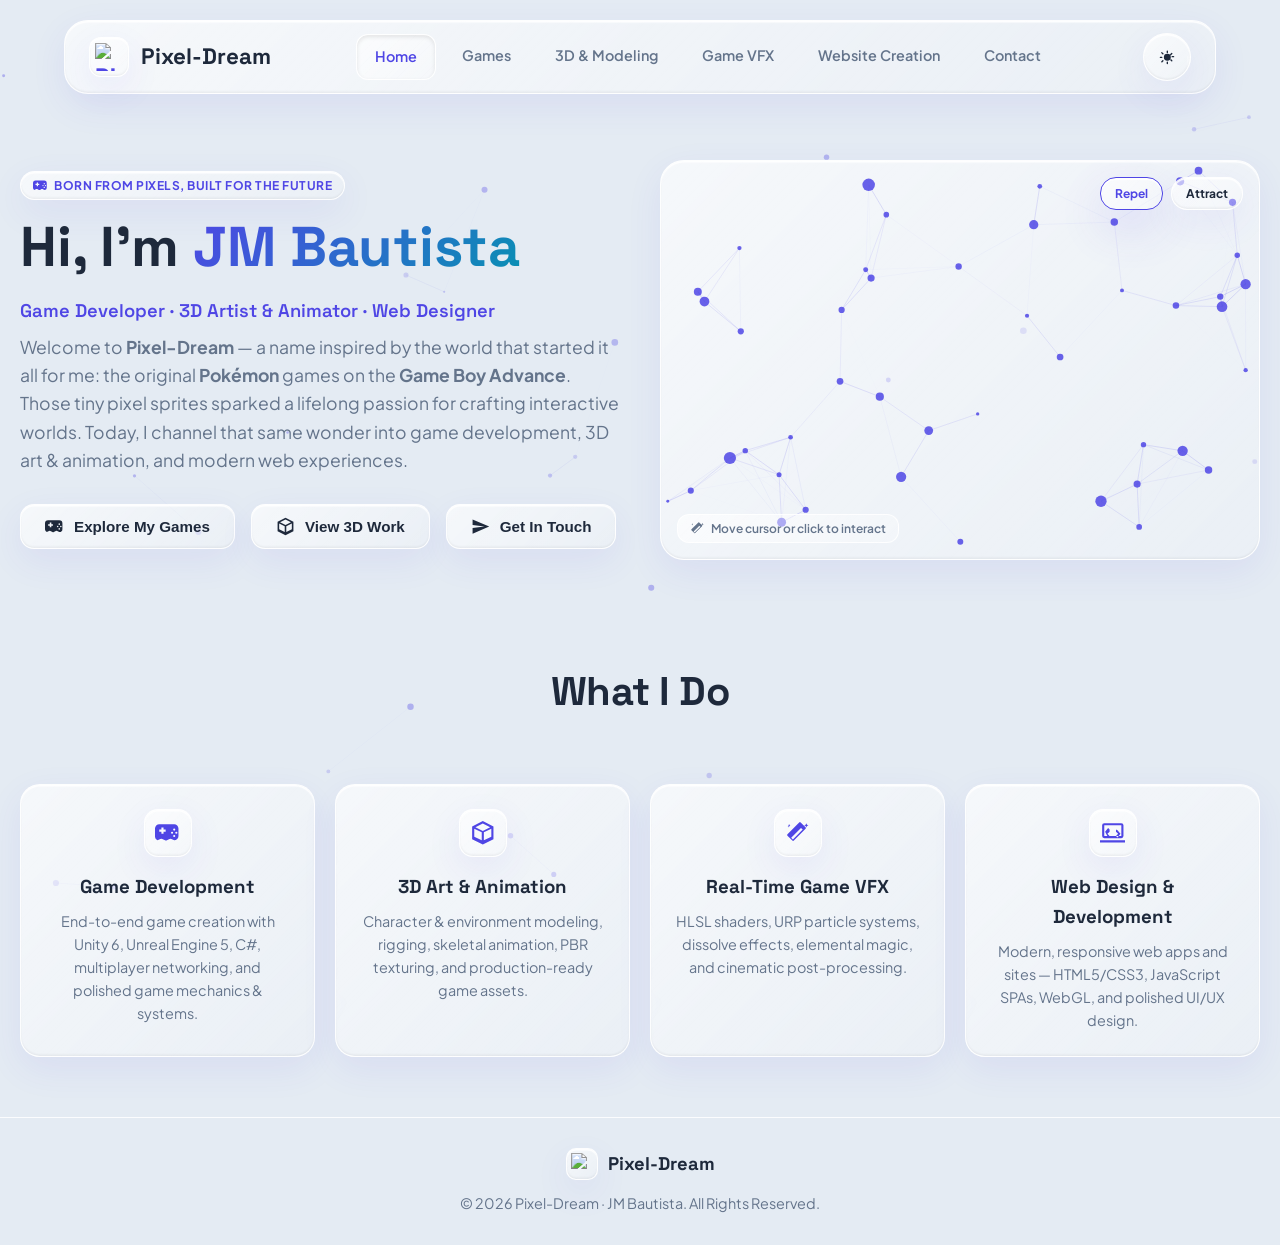
==== commit 61714bf6: "Update index.html" ====
--- a/index.html
+++ b/index.html
@@ -1,1420 +1,2911 @@
 <!DOCTYPE html>
-<html lang="en">
+<html lang="en" data-theme="light">
 <head>
-<meta charset="UTF-8">
-<meta name="viewport" content="width=device-width, initial-scale=1.0">
-<title>JM Bautista — Pixel Dream</title>
-<meta name="description" content="JM Bautista — Game Developer, 3D Artist & Digital Craftsman. A interactive canvas of worlds built, dimensions carved, and stories inscribed in code.">
-<link rel="icon" type="image/svg+xml" href="data:image/svg+xml,%3Csvg xmlns='http://www.w3.org/2000/svg' viewBox='0 0 50 50' fill='none'%3E%3Ccircle cx='25' cy='25' r='20' fill='url(%23g)'/%3E%3Cdefs%3E%3ClinearGradient id='g' x1='0' y1='0' x2='50' y2='50'%3E%3Cstop stop-color='%2300f2fe'/%3E%3Cstop offset='1' stop-color='%234facfe'/%3E%3C/linearGradient%3E%3C/defs%3E%3Cpath d='M25 12L31 20L25 28L19 20Z' fill='white' opacity='0.9'/%3E%3C/svg%3E">
-<link rel="preconnect" href="https://fonts.googleapis.com">
-<link rel="preconnect" href="https://fonts.gstatic.com" crossorigin>
-<link href="https://fonts.googleapis.com/css2?family=Inter:wght@300;400;500;600;700&family=JetBrains+Mono:wght@400;500&display=swap" rel="stylesheet">
-
-<style>
-/* ═══ PIXEL DREAM DESIGN TOKENS (LIQUID GLASS) ═══ */
-:root {
-  /* Dynamic Mesh Background */
-  --bg-gradient: radial-gradient(circle at 15% 15%, rgba(127, 0, 255, 0.28), transparent 45%),
-                 radial-gradient(circle at 85% 20%, rgba(0, 242, 254, 0.25), transparent 45%),
-                 radial-gradient(circle at 50% 60%, rgba(255, 8, 68, 0.18), transparent 50%),
-                 radial-gradient(circle at 80% 85%, rgba(79, 172, 254, 0.22), transparent 45%),
-                 linear-gradient(135deg, #eef2f5 0%, #e6ebf1 50%, #dbe3ed 100%);
-  
-  /* Glass Surfaces */
-  --glass-bg: rgba(255, 255, 255, 0.45);
-  --glass-bg-hover: rgba(255, 255, 255, 0.65);
-  --glass-border: rgba(255, 255, 255, 0.65);
-  --glass-border-light: rgba(255, 255, 255, 0.9);
-  --glass-shadow: 0 20px 40px rgba(31, 38, 135, 0.07), 0 2px 6px rgba(255, 255, 255, 0.6) inset;
-  --glass-blur: blur(28px) saturate(190%);
-  
-  /* Text & Palette */
-  --text-primary: #1d1d1f;
-  --text-muted: rgba(29, 29, 31, 0.65);
-  --text-ghost: rgba(29, 29, 31, 0.4);
-  --accent-cyan: #00c6ff;
-  --accent-purple: #7f00ff;
-  --accent-pink: #ff0844;
-  --accent-blue: #007aff;
-  --accent-gradient: linear-gradient(135deg, #007aff, #7f00ff);
-  
-  /* Typography & Curves */
-  --font-body: -apple-system, BlinkMacSystemFont, "SF Pro Text", "Inter", "Helvetica Neue", sans-serif;
-  --font-display: -apple-system, BlinkMacSystemFont, "SF Pro Display", "Inter", sans-serif;
-  --font-mono: 'JetBrains Mono', monospace;
-  
-  --squircle-lg: 32px;
-  --squircle-md: 20px;
-  --squircle-sm: 12px;
-  --squircle-pill: 9999px;
-
-  /* Spring Animations */
-  --ease-spring: cubic-bezier(0.34, 1.56, 0.64, 1);
-  --ease-smooth: cubic-bezier(0.16, 1, 0.3, 1);
-  
-  --tooltip-bg: rgba(255, 255, 255, 0.75);
-}
-
-:root.dark-mode {
-  --bg-gradient: radial-gradient(circle at 20% 20%, rgba(127, 0, 255, 0.35), transparent 50%),
-                 radial-gradient(circle at 80% 15%, rgba(0, 242, 254, 0.28), transparent 50%),
-                 radial-gradient(circle at 50% 75%, rgba(255, 8, 68, 0.22), transparent 50%),
-                 linear-gradient(135deg, #0b0d17 0%, #121526 50%, #080910 100%);
-  
-  --glass-bg: rgba(20, 23, 40, 0.52);
-  --glass-bg-hover: rgba(30, 35, 60, 0.68);
-  --glass-border: rgba(255, 255, 255, 0.14);
-  --glass-border-light: rgba(255, 255, 255, 0.28);
-  --glass-shadow: 0 25px 50px rgba(0, 0, 0, 0.4), inset 0 1px 1px rgba(255, 255, 255, 0.15);
-  
-  --text-primary: #f5f5f7;
-  --text-muted: rgba(245, 245, 247, 0.68);
-  --text-ghost: rgba(245, 245, 247, 0.42);
-  --tooltip-bg: rgba(18, 21, 38, 0.85);
-}
-
-/* ═══ RESET & BASE ═══ */
-*, *::before, *::after { margin:0; padding:0; box-sizing:border-box; }
-html { scroll-behavior:smooth; font-size:16px; scrollbar-width:thin; scrollbar-color:rgba(0,122,255,0.4) transparent; }
-body {
-  background: var(--bg-gradient);
-  background-attachment: fixed;
-  color: var(--text-primary);
-  font-family: var(--font-body);
-  font-weight: 400;
-  overflow-x: hidden;
-  min-height: 100vh;
-  cursor: none;
-  -webkit-font-smoothing: antialiased;
-}
-img, video { max-width:100%; display:block; }
-a { text-decoration:none; color:inherit; }
-button { font-family:inherit; border:none; background:none; outline:none; }
-
-/* ═══ CUSTOM SCROLLBAR ═══ */
-*::-webkit-scrollbar { width:8px; height:8px; }
-*::-webkit-scrollbar-track { background:transparent; }
-*::-webkit-scrollbar-thumb {
-  background: rgba(127, 0, 255, 0.25);
-  border-radius: var(--squircle-pill);
-  border: 2px solid transparent;
-  background-clip: content-box;
-  transition: background .3s;
-}
-*::-webkit-scrollbar-thumb:hover { background: rgba(0, 122, 255, 0.5); }
-
-/* ═══ GLASS REFRACTIVE ORB CURSOR ═══ */
-#glass-cursor {
-  position: fixed; width: 10px; height: 10px;
-  background: #007aff; border-radius: 50%;
-  pointer-events: none; z-index: 11000;
-  transform: translate(-50%, -50%);
-  box-shadow: 0 0 15px rgba(0,122,255,0.8);
-  transition: transform .1s, background .3s;
-}
-#glass-ring {
-  position: fixed; width: 38px; height: 38px;
-  background: rgba(255, 255, 255, 0.15);
-  backdrop-filter: blur(4px); -webkit-backdrop-filter: blur(4px);
-  border: 1px solid var(--glass-border-light);
-  border-radius: 50%; pointer-events: none; z-index: 10999;
-  transform: translate(-50%, -50%);
-  transition: transform .15s ease, width .3s var(--ease-spring), height .3s var(--ease-spring), background .3s;
-  box-shadow: var(--glass-shadow);
-}
-
-/* ═══ BACKGROUND MESH & LIQUID CANVAS ═══ */
-#ambient-canvas { position:fixed; top:0; left:0; width:100%; height:100%; z-index:0; pointer-events:none; }
-#bg-blur-overlay { position:fixed; inset:0; z-index:1; pointer-events:none; opacity:0.7; }
-
-/* ═══ LIQUID GLASS PANEL MATERIAL ═══ */
-.glass-panel {
-  background: var(--glass-bg);
-  backdrop-filter: var(--glass-blur);
-  -webkit-backdrop-filter: var(--glass-blur);
-  border: 1px solid var(--glass-border);
-  box-shadow: var(--glass-shadow);
-  position: relative;
-  overflow: hidden;
-  border-radius: var(--squircle-lg);
-}
-
-.glass-panel::before {
-  content: '';
-  position: absolute;
-  inset: 0;
-  border-radius: inherit;
-  padding: 1px;
-  background: linear-gradient(135deg, var(--glass-border-light), transparent 60%);
-  -webkit-mask: linear-gradient(#fff 0 0) content-box, linear-gradient(#fff 0 0);
-  -webkit-mask-composite: xor;
-  mask-composite: exclude;
-  pointer-events: none;
-}
-
-/* Specular Shimmer Effect */
-.glass-shimmer::after {
-  content: '';
-  position: absolute;
-  top: -50%; left: -50%; width: 200%; height: 200%;
-  background: linear-gradient(45deg, transparent 45%, rgba(255, 255, 255, 0.15) 50%, transparent 55%);
-  transform: rotate(30deg) translateY(-100%);
-  transition: transform 0.8s var(--ease-smooth);
-  pointer-events: none;
-}
-.glass-shimmer:hover::after {
-  transform: rotate(30deg) translateY(100%);
-}
-
-/* ═══ LIQUID GLASS TRANSITION CANVAS ═══ */
-#liquid-transition { position:fixed; inset:0; z-index:500; pointer-events:none; filter: url(#liquid-glass); }
-
-/* ═══ NAVIGATION ═══ */
-#nav {
-  position: fixed; top: 20px; left: 50%; transform: translateX(-50%);
-  z-index: 150; display: flex; align-items: center; justify-content: space-between;
-  width: calc(100% - 80px); max-width: 1200px;
-  padding: 14px 28px; border-radius: var(--squircle-pill);
-  background: var(--glass-bg); backdrop-filter: var(--glass-blur); -webkit-backdrop-filter: var(--glass-blur);
-  border: 1px solid var(--glass-border); box-shadow: var(--glass-shadow);
-  transition: all 0.4s var(--ease-smooth);
-}
-#nav.scrolled {
-  top: 12px; padding: 10px 24px; width: calc(100% - 40px);
-  background: var(--glass-bg-hover);
-}
-
-.nav-logo { display:flex; align-items:center; gap:10px; cursor:pointer; }
-.nav-logo svg { width:28px; height:28px; transition:transform 0.4s var(--ease-spring); }
-.nav-logo:hover svg { transform: scale(1.15) rotate(10deg); }
-.nav-logo-text { font-family:var(--font-display); font-size:1.15rem; font-weight:700; letter-spacing:-0.02em; color:var(--text-primary); }
-
-.nav-links { display:flex; gap:8px; list-style:none; }
-.nav-links li a {
-  font-family: var(--font-body); font-size: 0.85rem; font-weight: 500;
-  color: var(--text-muted); padding: 8px 18px; border-radius: var(--squircle-pill);
-  transition: all 0.3s var(--ease-spring); position: relative; cursor: pointer;
-}
-.nav-links li a:hover, .nav-links li a.active {
-  color: var(--text-primary); background: rgba(255, 255, 255, 0.35);
-  box-shadow: 0 4px 12px rgba(0,0,0,0.05);
-}
-.dark-mode .nav-links li a:hover, .dark-mode .nav-links li a.active {
-  background: rgba(255, 255, 255, 0.12);
-}
-
-/* Mobile Menu */
-.burger { display:none; background:none; border:none; cursor:pointer; padding:4px; z-index:110; }
-.burger span { display:block; width:22px; height:2px; background:var(--text-primary); margin:4px 0; transition:transform .3s, opacity .3s; border-radius:2px; }
-.burger.open span:nth-child(1) { transform:rotate(45deg) translate(4px,4px); }
-.burger.open span:nth-child(2) { opacity:0; }
-.burger.open span:nth-child(3) { transform:rotate(-45deg) translate(4px,-4px); }
-.mobile-menu {
-  position:fixed; inset:0; z-index:99; background:var(--glass-bg); backdrop-filter:blur(40px); -webkit-backdrop-filter:blur(40px);
-  display:flex; flex-direction:column; align-items:center; justify-content:center; gap:24px;
-  opacity:0; pointer-events:none; transition:opacity .4s var(--ease-smooth);
-}
-.mobile-menu.open { opacity:1; pointer-events:auto; }
-.mobile-menu a { font-family:var(--font-display); font-size:1.8rem; font-weight:600; color:var(--text-primary); }
-
-/* ═══ PAGE SYSTEM ═══ */
-.page { position:fixed; inset:0; z-index:10; overflow-y:auto; overflow-x:hidden; opacity:0; pointer-events:none; visibility:hidden; transition:opacity 0s; will-change:opacity, transform; }
-.page.active { opacity:1; pointer-events:auto; visibility:visible; transition:opacity 0.6s var(--ease-smooth); }
-
-/* ═══ HOME — HERO ═══ */
-.hero { position:relative; min-height:100vh; display:flex; flex-direction:column; justify-content:center; padding:120px 10vw 60px; }
-.hero-eyebrow {
-  font-family: var(--font-mono); font-size: 0.75rem; font-weight: 500;
-  letter-spacing: 0.15em; text-transform: uppercase; color: var(--accent-blue);
-  margin-bottom: 20px; opacity: 0; transform: translateY(20px);
-  animation: springUp 0.9s var(--ease-spring) forwards 0.2s;
-}
-.hero-name {
-  font-family: var(--font-display); font-size: clamp(3.8rem, 8.5vw, 7.5rem);
-  font-weight: 800; line-height: 1.02; letter-spacing: -0.03em; margin-bottom: 20px;
-  opacity: 0; transform: translateY(30px); animation: springUp 1s var(--ease-spring) forwards 0.4s;
-}
-.hero-name em {
-  font-style: normal; background: var(--accent-gradient);
-  -webkit-background-clip: text; -webkit-text-fill-color: transparent; display: block;
-}
-.hero-title {
-  font-family: var(--font-display); font-size: clamp(1.2rem, 2.5vw, 1.8rem);
-  font-weight: 500; color: var(--text-muted); margin-bottom: 28px;
-  opacity: 0; transform: translateY(20px); animation: springUp 0.9s var(--ease-spring) forwards 0.6s;
-}
-.hero-desc {
-  font-size: 1.1rem; line-height: 1.7; color: var(--text-muted); max-width: 520px; margin-bottom: 40px;
-  opacity: 0; transform: translateY(20px); animation: springUp 0.9s var(--ease-spring) forwards 0.8s;
-}
-.hero-cta { display:flex; gap:16px; flex-wrap:wrap; opacity:0; animation:springUp 0.9s var(--ease-spring) forwards 1s; z-index:20; }
-
-/* Apple-style Glass Buttons */
-.btn-glass {
-  font-family: var(--font-body); font-size: 0.9rem; font-weight: 600;
-  padding: 14px 32px; border-radius: var(--squircle-pill); cursor: pointer;
-  background: var(--accent-gradient); color: #ffffff;
-  box-shadow: 0 10px 25px rgba(0, 122, 255, 0.35);
-  transition: transform 0.3s var(--ease-spring), box-shadow 0.3s var(--ease-smooth);
-  display: inline-flex; align-items: center; justify-content: center; gap: 8px;
-}
-.btn-glass:hover { transform: scale(1.05) translateY(-2px); box-shadow: 0 15px 30px rgba(0, 122, 255, 0.5); }
-.btn-glass:active { transform: scale(0.96); }
-
-.btn-ghost-glass {
-  font-family: var(--font-body); font-size: 0.9rem; font-weight: 500;
-  padding: 14px 32px; border-radius: var(--squircle-pill); cursor: pointer;
-  background: var(--glass-bg); backdrop-filter: var(--glass-blur); -webkit-backdrop-filter: var(--glass-blur);
-  border: 1px solid var(--glass-border); color: var(--text-primary);
-  box-shadow: var(--glass-shadow); transition: all 0.3s var(--ease-spring);
-}
-.btn-ghost-glass:hover { transform: scale(1.04) translateY(-2px); background: var(--glass-bg-hover); }
-.btn-ghost-glass:active { transform: scale(0.96); }
-
-/* Scroll Hint */
-.scroll-hint { position:absolute; bottom:30px; left:50%; transform:translateX(-50%); display:flex; flex-direction:column; align-items:center; gap:8px; opacity:0; animation:fadeIn 1s ease forwards 1.8s; }
-.scroll-hint span { font-family:var(--font-mono); font-size:0.65rem; letter-spacing:0.2em; color:var(--text-ghost); text-transform:uppercase; }
-.scroll-line { width:2px; height:36px; background:linear-gradient(to bottom, var(--accent-cyan), transparent); border-radius:2px; animation:scrollPulse 2s infinite; }
-
-/* ═══ SECTIONS ═══ */
-.section-label { font-family:var(--font-mono); font-size:0.7rem; font-weight:500; letter-spacing:0.2em; color:var(--accent-blue); text-transform:uppercase; margin-bottom:16px; }
-
-/* ═══ STORY ═══ */
-.story-section { padding: 120px 10vw; }
-.story-grid { display:grid; grid-template-columns: 1.2fr 0.8fr; gap:60px; align-items:center; }
-.story-text h2 { font-family:var(--font-display); font-size:clamp(2.2rem, 4vw, 3.2rem); font-weight:700; letter-spacing:-0.02em; margin-bottom:24px; line-height:1.15; }
-.story-text h2 em { font-style:normal; background:var(--accent-gradient); -webkit-background-clip:text; -webkit-text-fill-color:transparent; }
-.story-text p { font-size:1.05rem; line-height:1.8; color:var(--text-muted); margin-bottom:18px; }
-
-/* Liquid Prism Diagram replacing Seal Diagram */
-.seal-diagram { width:280px; height:280px; position:relative; margin:0 auto; }
-.glass-orb-wrapper { width:100%; height:100%; position:relative; display:flex; align-items:center; justify-content:center; }
-.glass-ring-1 { position:absolute; inset:0; border-radius:50%; border:1.5px solid rgba(0,122,255,0.3); animation:slowSpin 25s linear infinite; }
-.glass-ring-2 { position:absolute; inset:25px; border-radius:50%; border:1.5px dashed rgba(127,0,255,0.3); animation:slowSpin 18s linear infinite reverse; }
-.seal-center {
-  width:100px; height:100px; border-radius:50%; background:var(--glass-bg);
-  backdrop-filter:blur(16px); -webkit-backdrop-filter:blur(16px);
-  border:1px solid var(--glass-border-light); box-shadow:0 0 40px rgba(0,242,254,0.4);
-  animation:pulseOrb 4s ease-in-out infinite alternate;
-}
-
-/* ═══ SKILLS ═══ */
-.skills-section { padding:60px 10vw 120px; }
-.skills-section h2 { font-family:var(--font-display); font-size:clamp(2rem, 3.5vw, 2.8rem); font-weight:700; margin-bottom:12px; }
-.skills-intro { font-size:1rem; color:var(--text-muted); max-width:500px; line-height:1.7; margin-bottom:48px; }
-.skills-grid { display:grid; grid-template-columns:repeat(auto-fit, minmax(260px, 1fr)); gap:20px; }
-.skill-card { padding:32px 28px; transition:transform 0.4s var(--ease-spring), background 0.4s, box-shadow 0.4s; }
-.skill-card:hover { transform:translateY(-8px) scale(1.02); background:var(--glass-bg-hover); box-shadow:0 25px 45px rgba(0,122,255,0.15); }
-.skill-card-icon { width:36px; height:36px; margin-bottom:20px; }
-.skill-card-label { font-family:var(--font-mono); font-size:0.65rem; letter-spacing:0.15em; color:var(--accent-blue); text-transform:uppercase; margin-bottom:8px; }
-.skill-card-name { font-family:var(--font-display); font-size:1.35rem; font-weight:600; margin-bottom:16px; }
-.skill-tags { display:flex; flex-wrap:wrap; gap:8px; }
-.skill-tag {
-  font-family:var(--font-mono); font-size:0.7rem; font-weight:500; padding:5px 12px;
-  border-radius:var(--squircle-pill); background:rgba(255,255,255,0.4); border:1px solid var(--glass-border);
-  color:var(--text-primary); backdrop-filter:blur(8px);
-}
-.dark-mode .skill-tag { background:rgba(255,255,255,0.08); }
-
-/* ═══ GALAXY MAP (LIQUID GLASS ORB MAP) ═══ */
-.galaxy-viewport { position:absolute; right:2vw; top:50%; transform:translateY(-50%); width:50%; height:80%; min-height:550px; overflow:hidden; z-index:2; border-radius:var(--squircle-lg); }
-.galaxy-viewport.inner-mode { width:45vw; max-width:480px; height:420px; top:50%; right:5vw; }
-#galaxy-canvas { display:block; width:100%; height:100%; filter: url(#liquid-glass-subtle); }
-.galaxy-tooltip { position:absolute; pointer-events:none; opacity:0; transition:opacity .25s var(--ease-smooth); z-index:10; transform:translate(-50%,-120%); }
-.galaxy-tooltip.visible { opacity:1; }
-.galaxy-tooltip-inner {
-  background: var(--tooltip-bg); border: 1px solid var(--glass-border-light);
-  backdrop-filter: blur(20px); -webkit-backdrop-filter: blur(20px);
-  padding: 12px 20px; border-radius: var(--squircle-md); box-shadow: var(--glass-shadow); text-align: center;
-}
-.galaxy-tooltip-name { font-family:var(--font-display); font-size:1.05rem; font-weight:600; color:var(--text-primary); }
-.galaxy-tooltip-desc { font-family:var(--font-mono); font-size:0.65rem; color:var(--accent-blue); text-transform:uppercase; margin-top:2px; }
-.galaxy-click-hint { font-family:var(--font-mono); font-size:0.6rem; color:var(--text-ghost); text-transform:uppercase; margin-top:6px; }
-
-/* ═══ CONTACT ═══ */
-.contact-section { padding:100px 10vw; display:grid; grid-template-columns:1fr 1.1fr; gap:60px; align-items:start; }
-.contact-left h3 { font-family:var(--font-display); font-size:clamp(1.8rem, 3vw, 2.6rem); font-weight:700; margin-bottom:16px; }
-.contact-left h3 em { font-style:normal; background:var(--accent-gradient); -webkit-background-clip:text; -webkit-text-fill-color:transparent; }
-.contact-left p { font-size:1rem; color:var(--text-muted); line-height:1.7; max-width:420px; }
-.contact-form { display:flex; flex-direction:column; gap:20px; }
-.form-field { position:relative; }
-.form-field input, .form-field textarea {
-  width:100%; background:var(--glass-bg); backdrop-filter:var(--glass-blur); -webkit-backdrop-filter:var(--glass-blur);
-  border:1px solid var(--glass-border); border-radius:var(--squircle-md); color:var(--text-primary);
-  font-family:var(--font-body); font-size:0.95rem; padding:16px 20px; outline:none;
-  transition:border-color .3s, box-shadow .3s, background .3s;
-}
-.form-field textarea { resize:vertical; min-height:130px; }
-.form-field input:focus, .form-field textarea:focus { border-color:var(--accent-blue); box-shadow:0 0 20px rgba(0,122,255,0.25); background:var(--glass-bg-hover); }
-.form-field label { position:absolute; top:-10px; left:16px; font-family:var(--font-mono); font-size:0.65rem; font-weight:500; text-transform:uppercase; color:var(--accent-blue); background:var(--glass-bg); padding:2px 8px; border-radius:var(--squircle-pill); border:1px solid var(--glass-border); }
-
-/* ═══ INNER PAGES ═══ */
-.inner-hero { min-height:30vh; display:flex; flex-direction:column; justify-content:flex-end; padding:120px 10vw 40px; position:relative; }
-.inner-eyebrow { font-family:var(--font-mono); font-size:0.75rem; letter-spacing:0.15em; color:var(--accent-blue); text-transform:uppercase; margin-bottom:12px; }
-.inner-title { font-family:var(--font-display); font-size:clamp(2.8rem, 6vw, 5rem); font-weight:800; letter-spacing:-0.02em; line-height:1; margin-bottom:16px; }
-.inner-sub { font-size:1.05rem; color:var(--text-muted); max-width:540px; line-height:1.7; }
-.back-btn { font-family:var(--font-body); font-size:0.8rem; font-weight:600; color:var(--text-muted); display:inline-flex; align-items:center; gap:8px; cursor:pointer; padding:8px 16px; border-radius:var(--squircle-pill); background:var(--glass-bg); border:1px solid var(--glass-border); transition:all 0.3s var(--ease-spring); margin-bottom:32px; }
-.back-btn:hover { color:var(--text-primary); transform:translateX(-4px); background:var(--glass-bg-hover); }
-
-/* ═══ WORK GRID & CARDS ═══ */
-.work-section { padding:0 10vw 120px; }
-.work-grid { display:grid; grid-template-columns:repeat(auto-fit, minmax(320px, 1fr)); gap:24px; }
-.work-card {
-  position:relative; overflow:hidden; transition:all 0.4s var(--ease-spring);
-  cursor:pointer; display:flex; flex-direction:column; height:100%; border-radius:var(--squircle-lg);
-}
-.work-card:hover { transform:translateY(-10px) scale(1.02); box-shadow:0 30px 60px rgba(0,0,0,0.12); }
-.work-card-media { width:100%; height:230px; overflow:hidden; position:relative; }
-.work-card-media img, .work-card-media video { width:100%; height:100%; object-fit:cover; transition:transform 0.6s var(--ease-smooth); }
-.work-card:hover .work-card-media img, .work-card:hover .work-card-media video { transform:scale(1.08); }
-.work-card-body { padding:24px; flex-grow:1; display:flex; flex-direction:column; }
-.work-card-tag { font-family:var(--font-mono); font-size:0.65rem; font-weight:500; color:var(--accent-blue); text-transform:uppercase; margin-bottom:8px; }
-.work-card-title { font-family:var(--font-display); font-size:1.35rem; font-weight:700; margin-bottom:8px; }
-.work-card-sub { font-size:0.9rem; color:var(--text-muted); line-height:1.6; }
-
-/* Video Card */
-.video-card { position:relative; overflow:hidden; border-radius:var(--squircle-lg); aspect-ratio:16/9; transition:transform 0.4s var(--ease-spring); }
-.video-card:hover { transform:translateY(-8px) scale(1.02); }
-.video-card video { width:100%; height:100%; object-fit:cover; }
-.video-card-info { position:absolute; bottom:0; left:0; right:0; padding:24px; background:linear-gradient(to top, rgba(0,0,0,0.8), transparent); color:#fff; }
-.video-card-info .work-card-tag { color:var(--accent-cyan); }
-
-/* ═══ FOOTER ═══ */
-.footer { border-top:1px solid var(--glass-border); padding:40px 10vw; display:flex; justify-between:space-between; align-items:center; }
-.footer-left { font-family:var(--font-mono); font-size:0.75rem; color:var(--text-muted); }
-.footer-mark { font-family:var(--font-display); font-size:1rem; font-weight:700; background:var(--accent-gradient); -webkit-background-clip:text; -webkit-text-fill-color:transparent; }
-
-/* ═══ PROJECT POPUP MODALS ═══ */
-#game-modal, #art-modal, #web-modal {
-  position: fixed; inset: 0; z-index: 10000;
-  background: rgba(0, 0, 0, 0.4); backdrop-filter: blur(20px); -webkit-backdrop-filter: blur(20px);
-  display: flex; align-items: center; justify-content: center;
-  opacity: 0; pointer-events: none; transition: opacity 0.4s var(--ease-smooth);
-}
-#game-modal.visible, #art-modal.visible, #web-modal.visible { opacity: 1; pointer-events: auto; }
-
-.game-modal-content {
-  width: 90%; max-width: 840px; max-height: 88vh;
-  overflow-y: auto; position: relative; border-radius: var(--squircle-lg);
-  transform: scale(0.9) translateY(30px); transition: transform 0.5s var(--ease-spring);
-  filter: url(#liquid-glass-subtle);
-}
-#game-modal.visible .game-modal-content, #art-modal.visible .game-modal-content, #web-modal.visible .game-modal-content {
-  transform: scale(1) translateY(0);
-}
-
-.game-modal-close {
-  position: absolute; top: 18px; right: 18px; z-index: 10;
-  width: 36px; height: 36px; border-radius: 50%;
-  background: var(--glass-bg); border: 1px solid var(--glass-border-light);
-  color: var(--text-primary); font-size: 1.2rem; cursor: pointer;
-  display: flex; align-items: center; justify-content: center;
-  transition: transform 0.3s var(--ease-spring), background 0.3s;
-}
-.game-modal-close:hover { transform: scale(1.15) rotate(90deg); background: var(--glass-bg-hover); }
-
-.game-modal-video { width: 100%; background: #000; display: flex; align-items: center; justify-content: center; max-height: 60vh; overflow: hidden; }
-.game-modal-video video, .game-modal-video img { width: 100%; height: auto; max-height: 60vh; object-fit: contain; }
-.game-modal-body { padding: 36px; }
-.game-modal-title { font-family: var(--font-display); font-size: 2.2rem; font-weight: 800; color: var(--text-primary); margin-bottom: 12px; }
-.game-modal-tags { display: flex; gap: 8px; flex-wrap: wrap; margin-bottom: 24px; }
-.game-modal-tags span { font-family: var(--font-mono); font-size: 0.7rem; font-weight: 500; padding: 4px 12px; border-radius: var(--squircle-pill); background: rgba(0,122,255,0.12); color: var(--accent-blue); border: 1px solid rgba(0,122,255,0.25); }
-
-.game-modal-award {
-  display: flex; align-items: center; gap: 10px; padding: 12px 18px; border-radius: var(--squircle-md);
-  background: rgba(255, 215, 0, 0.15); border: 1px solid rgba(255, 215, 0, 0.4); color: #d4af37;
-  font-family: var(--font-mono); font-size: 0.75rem; font-weight: 600; margin-bottom: 24px;
-}
-.game-modal-info-grid { display: grid; grid-template-columns: 1fr 1fr; gap: 24px; margin-bottom: 28px; }
-.info-col-label { font-family: var(--font-mono); font-size: 0.65rem; color: var(--accent-blue); text-transform: uppercase; margin-bottom: 8px; font-weight: 600; }
-.info-col-list { font-size: 0.9rem; color: var(--text-primary); line-height: 1.6; }
-.game-modal-desc { font-size: 1rem; line-height: 1.8; color: var(--text-muted); margin-bottom: 28px; border-bottom: 1px solid var(--glass-border); padding-bottom: 28px; }
-
-/* Screenshots Gallery */
-.modal-gallery-label { font-family: var(--font-mono); font-size: 0.65rem; color: var(--accent-blue); text-transform: uppercase; margin-bottom: 14px; font-weight: 600; }
-.modal-gallery { display: flex; gap: 14px; overflow-x: auto; padding-bottom: 12px; }
-.gallery-img-wrapper { flex: 0 0 auto; height: 150px; border-radius: var(--squircle-md); overflow: hidden; border: 1px solid var(--glass-border); }
-.gallery-img-wrapper img { height: 100%; width: auto; transition: transform 0.4s var(--ease-smooth); }
-.gallery-img-wrapper:hover img { transform: scale(1.08); }
-
-/* ═══ BGM & QUICK NAV CONTROL WIDGETS ═══ */
-#bgm-btn {
-  position: fixed; bottom: 30px; left: 30px; z-index: 200;
-  width: 50px; height: 50px; border-radius: 50%;
-  cursor: pointer; display: flex; align-items: center; justify-content: center;
-  transition: transform 0.3s var(--ease-spring), background 0.3s;
-}
-#bgm-btn:hover { transform: scale(1.12); }
-#bgm-btn.playing { box-shadow: 0 0 25px rgba(0, 122, 255, 0.5); }
-
-.bgm-bars { display:none; align-items:flex-end; gap:3px; height:18px; }
-#bgm-btn.playing .bgm-icon { display:none; }
-#bgm-btn.playing .bgm-bars { display:flex; }
-.bgm-bar { width:3px; background:var(--accent-blue); border-radius:3px; transform-origin:bottom; }
-.bgm-bar:nth-child(1){ height:8px; animation: bgmBeat .75s ease infinite alternate 0s; }
-.bgm-bar:nth-child(2){ height:14px; animation: bgmBeat .75s ease infinite alternate .12s; }
-.bgm-bar:nth-child(3){ height:18px; animation: bgmBeat .75s ease infinite alternate .24s; }
-.bgm-bar:nth-child(4){ height:12px; animation: bgmBeat .75s ease infinite alternate .36s; }
-
-#bgm-volume-wrap {
-  position: fixed; bottom: 90px; left: 38px; z-index: 200;
-  display: flex; flex-direction: column; align-items: center; gap: 8px;
-  padding: 12px 8px; border-radius: var(--squircle-pill);
-  opacity: 0; transform: translateY(10px); transition: all 0.35s var(--ease-spring); pointer-events: none;
-}
-#bgm-volume-wrap.visible { opacity: 1; transform: translateY(0); pointer-events: auto; }
-#bgm-volume { -webkit-appearance: none; appearance: none; writing-mode: vertical-lr; direction: rtl; width: 4px; height: 70px; background: var(--glass-border); border-radius: 2px; outline: none; }
-#bgm-volume::-webkit-slider-thumb { -webkit-appearance: none; width: 12px; height: 12px; border-radius: 50%; background: var(--accent-blue); cursor: pointer; }
-
-#quick-nav { position: fixed; top: 24px; right: 30px; z-index: 160; display: flex; flex-direction: column; align-items: flex-end; }
-#quick-nav-trigger {
-  font-family: var(--font-mono); font-size: 0.65rem; font-weight: 500; text-transform: uppercase;
-  color: var(--text-muted); padding: 8px 16px; border-radius: var(--squircle-pill);
-  cursor: pointer; display: flex; align-items: center; gap: 8px; transition: all 0.3s var(--ease-spring);
-}
-#quick-nav-trigger:hover { color: var(--text-primary); transform: scale(1.05); }
-.quick-nav-links { display: flex; flex-direction: column; gap: 6px; margin-top: 8px; opacity: 0; transform: translateY(-10px); transition: all 0.35s var(--ease-spring); pointer-events: none; }
-#quick-nav:hover .quick-nav-links, #quick-nav.open .quick-nav-links { opacity: 1; transform: translateY(0); pointer-events: auto; }
-.qnl { font-family: var(--font-body); font-size: 0.75rem; font-weight: 500; padding: 8px 16px; border-radius: var(--squircle-pill); color: var(--text-muted); cursor: pointer; transition: all 0.25s var(--ease-spring); text-align: right; }
-.qnl:hover { color: var(--text-primary); background: var(--glass-bg-hover); transform: translateX(-4px); }
-
-/* Keyframes */
-@keyframes springUp { to { opacity:1; transform:translateY(0); } }
-@keyframes fadeIn { to { opacity:1; } }
-@keyframes scrollPulse { 0%,100%{ opacity:0.3; transform:scaleY(0.8); } 50%{ opacity:1; transform:scaleY(1); } }
-@keyframes slowSpin { from{ transform:rotate(0deg); } to{ transform:rotate(360deg); } }
-@keyframes pulseOrb { 0%{ transform:scale(0.95); box-shadow:0 0 30px rgba(0,242,254,0.3); } 100%{ transform:scale(1.05); box-shadow:0 0 60px rgba(127,0,255,0.5); } }
-@keyframes bgmBeat { from{ transform:scaleY(0.3); } to{ transform:scaleY(1.1); } }
-
-/* Responsive */
-@media (max-width: 900px) {
-  body { cursor: auto; }
-  #glass-cursor, #glass-ring { display: none; }
-  #nav { width: calc(100% - 32px); padding: 10px 18px; }
-  .nav-links { display: none; }
-  .burger { display: block; }
-  .hero-name { font-size: clamp(3rem, 10vw, 4.8rem); }
-  .galaxy-viewport { position: relative; width: 100%; height: 50vh; right: 0; top: 0; transform: none; margin-top: 30px; }
-  .galaxy-viewport.inner-mode { display: none; }
-  .story-grid { grid-template-columns: 1fr; gap: 40px; }
-  .seal-diagram { display: none; }
-  .contact-section { grid-template-columns: 1fr; padding: 60px 20px; }
-  .inner-hero { padding: 100px 20px 30px; }
-  .work-section { padding: 0 20px 60px; }
-  .footer { flex-direction: column; gap: 12px; text-align: center; }
-}
-</style>
+    <meta charset="UTF-8">
+    <meta name="viewport" content="width=device-width, initial-scale=1.0">
+    <title>Pixel-Dream | JM Bautista — Game Dev, 3D Artist & Web Designer</title>
+    <meta name="description" content="Portfolio of JM Bautista — Game Developer, 3D Artist & Animator, and Web Programmer & Designer. Inspired by the pixel worlds of classic Pokémon on Game Boy Advance.">
+    
+    <!-- Favicon -->
+    <link rel="icon" type="image/png" href="assets/logo-icon.png">
+    <link rel="apple-touch-icon" href="assets/logo-icon.png">
+    
+    <!-- Google Fonts -->
+    <link rel="preconnect" href="https://fonts.googleapis.com">
+    <link rel="preconnect" href="https://fonts.gstatic.com" crossorigin>
+    <link href="https://fonts.googleapis.com/css2?family=Plus+Jakarta+Sans:wght@300;400;600;700;800&family=Space+Grotesk:wght@500;700&display=swap" rel="stylesheet">
+
+    <style>
+        /* ==========================================================================
+           CLEAR LIQUID GLASS DESIGN VARIABLES
+           ========================================================================== */
+        :root[data-theme="light"] {
+            --bg-color: #e4ebf3;
+            --text-color: #1e293b;
+            --text-muted: #64748b;
+            --accent: #4f46e5;
+            --accent-glow: rgba(79, 70, 229, 0.35);
+            --accent-secondary: #0891b2;
+            
+            /* Clear Liquid Glass - Light Theme */
+            --glass-bg: linear-gradient(135deg, rgba(255, 255, 255, 0.65) 0%, rgba(255, 255, 255, 0.25) 100%);
+            --modal-glass-bg: linear-gradient(135deg, rgba(255, 255, 255, 0.95) 0%, rgba(240, 246, 252, 0.92) 100%);
+            --glass-border: rgba(255, 255, 255, 0.85);
+            --glass-shadow: 0 12px 36px 0 rgba(79, 70, 229, 0.08), inset 0 1.5px 1px 0 rgba(255, 255, 255, 0.95), inset 0 -1.5px 2px 0 rgba(0, 0, 0, 0.05);
+            --glass-hover-shadow: 0 18px 45px 0 rgba(79, 70, 229, 0.16), inset 0 2px 1px 0 rgba(255, 255, 255, 1);
+            --glass-pressed-shadow: inset 0 2px 4px 0 rgba(0, 0, 0, 0.1), inset 0 1px 1px 0 rgba(255, 255, 255, 0.5);
+            --input-glass-bg: linear-gradient(135deg, rgba(255, 255, 255, 0.4) 0%, rgba(255, 255, 255, 0.15) 100%);
+        }
+
+        :root[data-theme="dark"] {
+            --bg-color: #0d1117;
+            --text-color: #f1f5f9;
+            --text-muted: #94a3b8;
+            --accent: #6366f1;
+            --accent-glow: rgba(99, 102, 241, 0.45);
+            --accent-secondary: #06b6d4;
+            
+            /* Clear Liquid Glass - Dark Theme */
+            --glass-bg: linear-gradient(135deg, rgba(255, 255, 255, 0.08) 0%, rgba(255, 255, 255, 0.02) 100%);
+            --modal-glass-bg: linear-gradient(135deg, rgba(16, 22, 30, 0.95) 0%, rgba(22, 30, 42, 0.92) 100%);
+            --glass-border: rgba(255, 255, 255, 0.18);
+            --glass-shadow: 0 12px 36px 0 rgba(0, 0, 0, 0.5), inset 0 1.5px 1px 0 rgba(255, 255, 255, 0.25), inset 0 -1.5px 2px 0 rgba(0, 0, 0, 0.4);
+            --glass-hover-shadow: 0 18px 45px 0 rgba(99, 102, 241, 0.25), inset 0 2px 1px 0 rgba(255, 255, 255, 0.4);
+            --glass-pressed-shadow: inset 4px 4px 10px 0 rgba(0, 0, 0, 0.6), inset 0 1px 1px 0 rgba(255, 255, 255, 0.1);
+            --input-glass-bg: linear-gradient(135deg, rgba(0, 0, 0, 0.3) 0%, rgba(0, 0, 0, 0.1) 100%);
+        }
+
+        /* Reset & Base Styles */
+        * {
+            margin: 0;
+            padding: 0;
+            box-sizing: border-box;
+            transition: background 0.3s ease, box-shadow 0.3s ease, color 0.3s ease, border-color 0.3s ease;
+        }
+
+        body {
+            font-family: 'Plus Jakarta Sans', sans-serif;
+            background-color: var(--bg-color);
+            color: var(--text-color);
+            overflow-x: hidden;
+            min-height: 100vh;
+            line-height: 1.6;
+            position: relative;
+        }
+
+        /* Ambient Background Canvas */
+        #bgCanvas {
+            position: fixed;
+            top: 0;
+            left: 0;
+            width: 100vw;
+            height: 100vh;
+            z-index: -1;
+            pointer-events: none;
+            opacity: 0.65;
+        }
+
+        h1, h2, h3, h4, .brand-text {
+            font-family: 'Space Grotesk', sans-serif;
+        }
+
+        a {
+            text-decoration: none;
+            color: inherit;
+        }
+
+        .svg-icon {
+            width: 1.25em;
+            height: 1.25em;
+            fill: currentColor;
+            display: inline-block;
+            vertical-align: middle;
+            flex-shrink: 0;
+        }
+
+        /* ==========================================================================
+           INTENSIFIED LIQUID GLASS CONTAINER SYSTEM (.glass)
+           ========================================================================== */
+        .glass, .neu-card {
+            background: var(--glass-bg);
+            border: 1px solid var(--glass-border);
+            box-shadow: var(--glass-shadow);
+            border-radius: 20px;
+            backdrop-filter: url(#lg);
+            -webkit-backdrop-filter: url(#lg);
+            position: relative;
+        }
+
+        .neu-btn {
+            background: var(--glass-bg);
+            border: 1px solid var(--glass-border);
+            box-shadow: var(--glass-shadow);
+            border-radius: 14px;
+            padding: 12px 24px;
+            color: var(--text-color);
+            font-weight: 600;
+            cursor: pointer;
+            display: inline-flex;
+            align-items: center;
+            gap: 10px;
+            font-size: 0.95rem;
+            user-select: none;
+            backdrop-filter: url(#lg);
+            -webkit-backdrop-filter: url(#lg);
+            transition: all 0.25s cubic-bezier(0.16, 1, 0.3, 1);
+        }
+
+        .neu-btn:hover {
+            box-shadow: var(--glass-hover-shadow);
+            color: var(--accent);
+            transform: translateY(-2px);
+            border-color: var(--accent);
+        }
+
+        .neu-btn:active, .neu-btn.active {
+            box-shadow: var(--glass-pressed-shadow);
+            color: var(--accent);
+            transform: translateY(0);
+        }
+
+        .neu-icon-btn {
+            width: 48px;
+            height: 48px;
+            border-radius: 50%;
+            display: flex;
+            align-items: center;
+            justify-content: center;
+            background: var(--glass-bg);
+            border: 1px solid var(--glass-border);
+            box-shadow: var(--glass-shadow);
+            cursor: pointer;
+            color: var(--text-color);
+            backdrop-filter: url(#lg);
+            -webkit-backdrop-filter: url(#lg);
+            transition: all 0.25s cubic-bezier(0.16, 1, 0.3, 1);
+        }
+
+        .neu-icon-btn:hover {
+            box-shadow: var(--glass-hover-shadow);
+            color: var(--accent);
+            transform: translateY(-2px);
+            border-color: var(--accent);
+        }
+
+        .neu-icon-btn:active, .neu-icon-btn.active {
+            box-shadow: var(--glass-pressed-shadow);
+            color: var(--accent);
+            transform: translateY(0);
+        }
+
+        /* ==========================================================================
+           LARGE CIRCULAR AVAILABILITY CLOCK ORB
+           ========================================================================== */
+        .clock-orb-wrapper {
+            margin-top: 24px;
+            display: flex;
+            justify-content: center;
+        }
+
+        .clock-orb {
+            width: 100%;
+            padding: 32px 24px;
+            border-radius: 28px;
+            background: var(--glass-bg);
+            border: 2px solid var(--glass-border);
+            box-shadow: var(--glass-shadow), 0 0 40px rgba(99, 102, 241, 0.08);
+            display: flex;
+            flex-direction: column;
+            align-items: center;
+            justify-content: center;
+            position: relative;
+            overflow: hidden;
+            transition: box-shadow 0.6s ease;
+        }
+
+        /* Animated glow ring */
+        .clock-orb::before {
+            content: '';
+            position: absolute;
+            inset: -3px;
+            border-radius: 28px;
+            padding: 3px;
+            background: conic-gradient(
+                from 0deg,
+                transparent 0%,
+                var(--clock-glow, var(--accent)) 25%,
+                transparent 50%,
+                var(--clock-glow, var(--accent)) 75%,
+                transparent 100%
+            );
+            -webkit-mask: linear-gradient(#fff 0 0) content-box, linear-gradient(#fff 0 0);
+            mask: linear-gradient(#fff 0 0) content-box, linear-gradient(#fff 0 0);
+            -webkit-mask-composite: xor;
+            mask-composite: exclude;
+            opacity: 0.35;
+            animation: clockRingSpin 8s linear infinite;
+        }
+
+        .clock-orb.awake {
+            --clock-glow: #22c55e;
+            box-shadow: var(--glass-shadow), 0 0 50px rgba(34, 197, 94, 0.12);
+        }
+
+        .clock-orb.asleep {
+            --clock-glow: #f59e0b;
+            box-shadow: var(--glass-shadow), 0 0 50px rgba(245, 158, 11, 0.12);
+        }
+
+        .clock-orb.asleep::before {
+            animation-duration: 16s;
+            opacity: 0.2;
+        }
+
+        @keyframes clockRingSpin {
+            to { transform: rotate(360deg); }
+        }
+
+        .clock-label {
+            font-family: 'Space Grotesk', sans-serif;
+            font-size: 0.7rem;
+            font-weight: 700;
+            text-transform: uppercase;
+            letter-spacing: 2.5px;
+            color: var(--text-muted);
+            margin-bottom: 6px;
+        }
+
+        .clock-time-row {
+            display: flex;
+            align-items: baseline;
+            gap: 0;
+            line-height: 1;
+        }
+
+        .clock-digits {
+            font-family: 'Space Grotesk', sans-serif;
+            font-size: 3.8rem;
+            font-weight: 700;
+            color: var(--text-color);
+            letter-spacing: 2px;
+            font-variant-numeric: tabular-nums;
+        }
+
+        .clock-colon {
+            font-family: 'Space Grotesk', sans-serif;
+            font-size: 3.8rem;
+            font-weight: 700;
+            color: var(--text-color);
+            animation: colonBlink 1s steps(1) infinite;
+            margin: 0 2px;
+        }
+
+        @keyframes colonBlink {
+            0%, 100% { opacity: 1; }
+            50% { opacity: 0.2; }
+        }
+
+        .clock-ampm {
+            font-family: 'Space Grotesk', sans-serif;
+            font-size: 1.3rem;
+            font-weight: 700;
+            color: var(--accent);
+            margin-top: 2px;
+            letter-spacing: 1px;
+        }
+
+        .clock-status {
+            margin-top: 12px;
+            font-size: 0.78rem;
+            font-weight: 500;
+            color: var(--text-muted);
+            text-align: center;
+            max-width: 200px;
+            line-height: 1.45;
+        }
+
+        .clock-status .status-dot {
+            display: inline-block;
+            width: 7px;
+            height: 7px;
+            border-radius: 50%;
+            margin-right: 5px;
+            vertical-align: middle;
+            transition: background 0.4s ease, box-shadow 0.4s ease;
+        }
+
+        .clock-orb.awake .status-dot {
+            background: #22c55e;
+            box-shadow: 0 0 8px rgba(34, 197, 94, 0.6);
+        }
+
+        .clock-orb.asleep .status-dot {
+            background: #f59e0b;
+            box-shadow: 0 0 8px rgba(245, 158, 11, 0.5);
+        }
+
+        .clock-tz {
+            margin-top: 10px;
+            font-size: 0.6rem;
+            font-weight: 600;
+            color: var(--text-muted);
+            text-transform: uppercase;
+            letter-spacing: 1px;
+            opacity: 0.7;
+        }
+
+        @media (max-width: 640px) {
+            .clock-orb {
+                padding: 24px 18px;
+            }
+            .clock-digits, .clock-colon {
+                font-size: 3rem;
+            }
+            .clock-ampm {
+                font-size: 1.1rem;
+            }
+        }
+
+        .neu-input {
+            width: 100%;
+            padding: 14px 20px;
+            border-radius: 14px;
+            background: var(--input-glass-bg);
+            box-shadow: var(--glass-pressed-shadow);
+            border: 1px solid var(--glass-border);
+            color: var(--text-color);
+            font-family: inherit;
+            outline: none;
+        }
+
+        .neu-input:focus {
+            border-color: var(--accent);
+            box-shadow: 0 0 12px var(--accent-glow);
+        }
+
+        .neu-badge {
+            padding: 4px 12px;
+            border-radius: 20px;
+            font-size: 0.75rem;
+            font-weight: 700;
+            background: var(--glass-bg);
+            border: 1px solid var(--glass-border);
+            box-shadow: var(--glass-shadow);
+            color: var(--accent);
+            text-transform: uppercase;
+            letter-spacing: 0.5px;
+            display: inline-flex;
+            align-items: center;
+            gap: 6px;
+        }
+
+        /* ==========================================================================
+           CUSTOM NEUMORPHIC LIQUID GLASS VIDEO PLAYER CONTROLS
+           ========================================================================== */
+        .custom-video-wrapper {
+            position: relative;
+            width: 100%;
+            height: 100%;
+            display: flex;
+            align-items: center;
+            justify-content: center;
+            overflow: hidden;
+            background: #000;
+        }
+
+        .custom-video-wrapper video {
+            width: 100%;
+            height: 100%;
+            object-fit: contain;
+            display: block;
+        }
+
+        .video-controls-bar {
+            position: absolute;
+            bottom: 12px;
+            left: 50%;
+            transform: translateX(-50%);
+            width: calc(100% - 24px);
+            max-width: 760px;
+            padding: 8px 16px;
+            border-radius: 16px;
+            background: var(--glass-bg);
+            border: 1px solid var(--glass-border);
+            box-shadow: var(--glass-shadow);
+            backdrop-filter: url(#lg);
+            -webkit-backdrop-filter: url(#lg);
+            display: flex;
+            align-items: center;
+            gap: 12px;
+            z-index: 25;
+            opacity: 0;
+            transition: opacity 0.3s ease, transform 0.3s ease;
+            pointer-events: auto;
+        }
+
+        .custom-video-wrapper:hover .video-controls-bar,
+        .custom-video-wrapper.paused .video-controls-bar,
+        .custom-video-wrapper.show-controls .video-controls-bar {
+            opacity: 1;
+        }
+
+        .v-btn {
+            width: 36px;
+            height: 36px;
+            min-width: 36px;
+            border-radius: 50%;
+            display: flex;
+            align-items: center;
+            justify-content: center;
+            background: var(--glass-bg);
+            border: 1px solid var(--glass-border);
+            box-shadow: var(--glass-shadow);
+            cursor: pointer;
+            color: var(--text-color);
+            transition: all 0.2s cubic-bezier(0.16, 1, 0.3, 1);
+        }
+
+        .v-btn:hover {
+            color: var(--accent);
+            border-color: var(--accent);
+            box-shadow: var(--glass-hover-shadow);
+            transform: translateY(-1px) scale(1.05);
+        }
+
+        .v-btn:active {
+            box-shadow: var(--glass-pressed-shadow);
+            transform: translateY(0) scale(0.98);
+        }
+
+        .v-time {
+            font-size: 0.8rem;
+            font-weight: 700;
+            color: var(--text-color);
+            white-space: nowrap;
+            font-family: 'Space Grotesk', sans-serif;
+            user-select: none;
+        }
+
+        .v-progress-container {
+            flex-grow: 1;
+            display: flex;
+            align-items: center;
+            position: relative;
+        }
+
+        .v-progress-bar {
+            width: 100%;
+            height: 6px;
+            -webkit-appearance: none;
+            appearance: none;
+            background: var(--input-glass-bg);
+            box-shadow: var(--glass-pressed-shadow);
+            border-radius: 6px;
+            outline: none;
+            cursor: pointer;
+        }
+
+        .v-progress-bar::-webkit-slider-thumb {
+            -webkit-appearance: none;
+            appearance: none;
+            width: 14px;
+            height: 14px;
+            border-radius: 50%;
+            background: var(--accent);
+            box-shadow: 0 0 10px var(--accent-glow), var(--glass-shadow);
+            border: 1.5px solid #fff;
+            cursor: pointer;
+            transition: transform 0.15s ease;
+        }
+
+        .v-progress-bar::-webkit-slider-thumb:hover {
+            transform: scale(1.3);
+        }
+
+        /* Big Overlay Play/Pause Button on Video Click */
+        .v-overlay-play {
+            position: absolute;
+            width: 64px;
+            height: 64px;
+            border-radius: 50%;
+            background: var(--glass-bg);
+            border: 1px solid var(--glass-border);
+            box-shadow: var(--glass-shadow);
+            color: var(--accent);
+            display: flex;
+            align-items: center;
+            justify-content: center;
+            backdrop-filter: url(#lg);
+            -webkit-backdrop-filter: url(#lg);
+            opacity: 0;
+            pointer-events: none;
+            transition: opacity 0.25s ease, transform 0.25s ease;
+            transform: scale(0.7);
+            z-index: 20;
+        }
+
+        .custom-video-wrapper.paused .v-overlay-play {
+            opacity: 1;
+            transform: scale(1);
+        }
+
+        .custom-video-wrapper.paused:hover .v-overlay-play {
+            transform: scale(1.1);
+        }
+
+        /* ==========================================================================
+           HEADER & NAVIGATION
+           ========================================================================== */
+        header {
+            position: fixed;
+            top: 0;
+            left: 0;
+            width: 100%;
+            z-index: 1000;
+            padding: 20px 5%;
+        }
+
+        .nav-container {
+            max-width: 1300px;
+            margin: 0 auto;
+            display: flex;
+            justify-content: space-between;
+            align-items: center;
+            padding: 12px 24px;
+            border-radius: 24px;
+        }
+
+        .brand {
+            display: flex;
+            align-items: center;
+            gap: 12px;
+            font-size: 1.4rem;
+            font-weight: 800;
+            color: var(--text-color);
+            cursor: pointer;
+            user-select: none;
+            transition: opacity 0.2s ease;
+        }
+
+        .brand:hover {
+            opacity: 0.9;
+        }
+
+        .brand-icon {
+            width: 40px;
+            height: 40px;
+            border-radius: 12px;
+            background: var(--glass-bg);
+            border: 1px solid var(--glass-border);
+            box-shadow: var(--glass-shadow);
+            display: flex;
+            align-items: center;
+            justify-content: center;
+            color: var(--accent);
+            padding: 5px;
+            overflow: hidden;
+            transition: transform 0.3s cubic-bezier(0.4, 0, 0.2, 1), box-shadow 0.3s ease;
+        }
+
+        .brand:hover .brand-icon {
+            transform: scale(1.08) rotate(3deg);
+            box-shadow: 0 0 20px var(--accent-glow);
+        }
+
+        .brand-icon .brand-logo-img,
+        .brand-logo-img {
+            width: 100%;
+            height: 100%;
+            object-fit: contain;
+            display: block;
+        }
+
+        .brand-icon .svg-icon {
+            width: 1.5em;
+            height: 1.5em;
+        }
+
+        .nav-links {
+            display: flex;
+            gap: 8px;
+            list-style: none;
+        }
+
+        .nav-link {
+            padding: 10px 18px;
+            border-radius: 12px;
+            font-weight: 600;
+            font-size: 0.9rem;
+            color: var(--text-muted);
+            cursor: pointer;
+            transition: color 0.3s ease, box-shadow 0.3s ease;
+        }
+
+        .nav-link:hover {
+            color: var(--text-color);
+        }
+
+        .nav-link.active {
+            box-shadow: var(--glass-pressed-shadow);
+            color: var(--accent);
+            border: 1px solid var(--glass-border);
+            background: var(--glass-bg);
+        }
+
+        .nav-actions {
+            display: flex;
+            align-items: center;
+            gap: 12px;
+        }
+
+        /* ==========================================================================
+           PAGE TRANSITIONS & HERO SECTION
+           ========================================================================== */
+        main {
+            max-width: 1300px;
+            margin: 120px auto 60px;
+            padding: 0 20px;
+            min-height: calc(100vh - 200px);
+            position: relative;
+        }
+
+        .page-section {
+            display: none;
+            opacity: 0;
+            transform: translateY(25px) scale(0.985);
+            transition: opacity 0.45s cubic-bezier(0.16, 1, 0.3, 1), transform 0.45s cubic-bezier(0.16, 1, 0.3, 1);
+            will-change: transform, opacity;
+        }
+
+        .page-section.active-display {
+            display: block;
+        }
+
+        .page-section.in-view {
+            opacity: 1;
+            transform: translateY(0) scale(1);
+        }
+
+        /* Staggered Entrance Animations */
+        .page-section.in-view .portfolio-card,
+        .page-section.in-view .skill-card,
+        .page-section.in-view .contact-container > * {
+            animation: staggerIn 0.5s cubic-bezier(0.16, 1, 0.3, 1) forwards;
+            opacity: 0;
+        }
+
+        @keyframes staggerIn {
+            from {
+                opacity: 0;
+                transform: translateY(20px);
+            }
+            to {
+                opacity: 1;
+                transform: translateY(0);
+            }
+        }
+
+        .portfolio-grid > div:nth-child(1), .skill-grid > div:nth-child(1) { animation-delay: 0.05s !important; }
+        .portfolio-grid > div:nth-child(2), .skill-grid > div:nth-child(2) { animation-delay: 0.12s !important; }
+        .portfolio-grid > div:nth-child(3), .skill-grid > div:nth-child(3) { animation-delay: 0.19s !important; }
+        .portfolio-grid > div:nth-child(4), .skill-grid > div:nth-child(4) { animation-delay: 0.26s !important; }
+
+        .section-header {
+            margin-bottom: 40px;
+            text-align: center;
+        }
+
+        .section-title {
+            font-size: 2.5rem;
+            margin-bottom: 10px;
+            letter-spacing: -0.5px;
+        }
+
+        .section-subtitle {
+            color: var(--text-muted);
+            max-width: 600px;
+            margin: 0 auto;
+            font-size: 1.05rem;
+        }
+
+        /* Hero Layout & Interactive Glass Card */
+        .hero {
+            display: grid;
+            grid-template-columns: 1fr 1fr;
+            gap: 40px;
+            align-items: center;
+            padding: 40px 0;
+            perspective: 1000px;
+        }
+
+        .hero-title {
+            font-size: 3.5rem;
+            line-height: 1.15;
+            margin-bottom: 20px;
+        }
+
+        .hero-title span {
+            color: var(--accent);
+            background: linear-gradient(135deg, var(--accent), var(--accent-secondary));
+            -webkit-background-clip: text;
+            background-clip: text;
+            -webkit-text-fill-color: transparent;
+        }
+
+        .hero-description {
+            color: var(--text-muted);
+            font-size: 1.1rem;
+            margin-bottom: 30px;
+        }
+
+        .hero-buttons {
+            display: flex;
+            gap: 16px;
+            flex-wrap: wrap;
+        }
+
+        /* Interactive Canvas Container with 3D Tilt */
+        .canvas-container {
+            width: 100%;
+            height: 400px;
+            border-radius: 24px;
+            position: relative;
+            overflow: hidden;
+            transform-style: preserve-3d;
+            transition: transform 0.15s ease-out;
+            cursor: crosshair;
+        }
+
+        #heroCanvas {
+            width: 100%;
+            height: 100%;
+            display: block;
+        }
+
+        /* Interactive Overlay Pills inside Hero Canvas */
+        .canvas-overlay-ui {
+            position: absolute;
+            top: 16px;
+            right: 16px;
+            display: flex;
+            gap: 8px;
+            z-index: 10;
+        }
+
+        .canvas-pill {
+            padding: 6px 14px;
+            font-size: 0.75rem;
+            font-weight: 700;
+            border-radius: 16px;
+            cursor: pointer;
+            user-select: none;
+            color: var(--text-color);
+            background: var(--glass-bg);
+            border: 1px solid var(--glass-border);
+            box-shadow: var(--glass-shadow);
+            transition: all 0.2s ease;
+        }
+
+        .canvas-pill:hover, .canvas-pill.active {
+            color: var(--accent);
+            border-color: var(--accent);
+            box-shadow: var(--glass-hover-shadow);
+        }
+
+        .canvas-hint-tag {
+            position: absolute;
+            bottom: 16px;
+            left: 16px;
+            font-size: 0.75rem;
+            font-weight: 600;
+            color: var(--text-muted);
+            pointer-events: none;
+            display: flex;
+            align-items: center;
+            gap: 6px;
+            background: var(--glass-bg);
+            padding: 4px 12px;
+            border-radius: 12px;
+            border: 1px solid var(--glass-border);
+        }
+
+        .skill-grid {
+            display: grid;
+            grid-template-columns: repeat(auto-fit, minmax(220px, 1fr));
+            gap: 20px;
+            margin-top: 60px;
+        }
+
+        .skill-card {
+            padding: 24px;
+            text-align: center;
+            transition: transform 0.3s ease, box-shadow 0.3s ease;
+        }
+
+        .skill-card:hover {
+            transform: translateY(-4px);
+            box-shadow: var(--glass-hover-shadow);
+        }
+
+        .skill-icon {
+            width: 48px;
+            height: 48px;
+            border-radius: 14px;
+            margin: 0 auto 15px;
+            display: flex;
+            align-items: center;
+            justify-content: center;
+            background: var(--glass-bg);
+            border: 1px solid var(--glass-border);
+            box-shadow: var(--glass-shadow);
+            color: var(--accent);
+        }
+
+        .skill-icon .svg-icon {
+            width: 1.6em;
+            height: 1.6em;
+        }
+
+        /* Portfolio Grids */
+        .filter-bar {
+            display: flex;
+            justify-content: center;
+            gap: 12px;
+            margin-bottom: 40px;
+            flex-wrap: wrap;
+        }
+
+        .portfolio-grid {
+            display: grid;
+            grid-template-columns: repeat(auto-fill, minmax(340px, 1fr));
+            gap: 30px;
+        }
+
+        .portfolio-card {
+            overflow: hidden;
+            display: flex;
+            flex-direction: column;
+            cursor: pointer;
+            transition: transform 0.3s ease, box-shadow 0.3s ease;
+        }
+
+        .portfolio-card:hover {
+            transform: translateY(-6px);
+            box-shadow: var(--glass-hover-shadow);
+        }
+
+        .card-preview {
+            height: 220px;
+            width: 100%;
+            position: relative;
+            overflow: hidden;
+            display: flex;
+            align-items: center;
+            justify-content: center;
+            box-shadow: var(--glass-pressed-shadow);
+            border-bottom: 1px solid var(--glass-border);
+            background: rgba(0, 0, 0, 0.2);
+        }
+
+        .card-preview img {
+            width: 100%;
+            height: 100%;
+            object-fit: cover;
+            display: block;
+        }
+
+        /* Dynamic Video Autoplay & Hover Switch CSS */
+        .card-preview.has-video {
+            position: relative;
+        }
+
+        .card-preview.has-video .preview-video {
+            position: absolute;
+            top: 0;
+            left: 0;
+            width: 100%;
+            height: 100%;
+            object-fit: cover;
+            opacity: 1;
+            transition: opacity 0.35s ease-in-out;
+            pointer-events: none;
+            z-index: 1;
+        }
+
+        .card-preview.has-video .preview-thumb {
+            position: absolute;
+            top: 0;
+            left: 0;
+            width: 100%;
+            height: 100%;
+            object-fit: cover;
+            opacity: 0;
+            transition: opacity 0.35s ease-in-out;
+            pointer-events: none;
+            z-index: 2;
+        }
+
+        /* When user hovers card: Video fades out & static image thumbnail fades in */
+        .portfolio-card:hover .card-preview.has-video .preview-video {
+            opacity: 0;
+        }
+
+        .portfolio-card:hover .card-preview.has-video .preview-thumb {
+            opacity: 1;
+        }
+
+        .card-preview-placeholder {
+            width: 100%;
+            height: 100%;
+            display: flex;
+            flex-direction: column;
+            align-items: center;
+            justify-content: center;
+            gap: 12px;
+            color: var(--text-muted);
+            background: linear-gradient(135deg, rgba(79,70,229,0.08) 0%, rgba(8,145,178,0.04) 100%);
+        }
+
+        .card-preview-placeholder .svg-icon {
+            width: 3.5em;
+            height: 3.5em;
+            color: var(--accent);
+        }
+
+        .card-body {
+            padding: 24px;
+            display: flex;
+            flex-direction: column;
+            flex-grow: 1;
+        }
+
+        .card-tags {
+            display: flex;
+            gap: 8px;
+            margin-bottom: 12px;
+            flex-wrap: wrap;
+        }
+
+        .card-title {
+            font-size: 1.3rem;
+            margin-bottom: 8px;
+        }
+
+        .card-text {
+            color: var(--text-muted);
+            font-size: 0.95rem;
+            margin-bottom: 20px;
+            flex-grow: 1;
+        }
+
+        .card-footer {
+            display: flex;
+            justify-content: space-between;
+            align-items: center;
+            border-top: 1px solid var(--glass-border);
+            padding-top: 15px;
+        }
+
+        /* Contact Section */
+        .contact-container {
+            display: grid;
+            grid-template-columns: 1fr 1.5fr;
+            gap: 40px;
+        }
+
+        .contact-info {
+            padding: 30px;
+            display: flex;
+            flex-direction: column;
+            gap: 20px;
+        }
+
+        .contact-item {
+            display: flex;
+            align-items: center;
+            gap: 15px;
+        }
+
+        .contact-form {
+            padding: 35px;
+            display: flex;
+            flex-direction: column;
+            gap: 20px;
+        }
+
+        .form-group {
+            display: flex;
+            flex-direction: column;
+            gap: 8px;
+        }
+
+        .form-group label {
+            font-weight: 600;
+            font-size: 0.9rem;
+        }
+
+        /* ==========================================================================
+           MODAL SYSTEM WITH SLIDESHOW / CAROUSEL CONTROLS
+           ========================================================================== */
+        .modal-overlay {
+            position: fixed;
+            top: 0;
+            left: 0;
+            width: 100%;
+            height: 100%;
+            background: rgba(0, 0, 0, 0.78);
+            z-index: 2000;
+            display: flex;
+            align-items: center;
+            justify-content: center;
+            opacity: 0;
+            pointer-events: none;
+            transition: opacity 0.3s ease;
+        }
+
+        .modal-overlay.active {
+            opacity: 1;
+            pointer-events: auto;
+        }
+
+        .modal-content.glass {
+            background: var(--modal-glass-bg);
+            border: 1px solid var(--glass-border);
+            box-shadow: 0 25px 60px rgba(0, 0, 0, 0.6), inset 0 1.5px 1px 0 rgba(255, 255, 255, 0.4);
+            border-radius: 24px;
+            backdrop-filter: url(#lg);
+            -webkit-backdrop-filter: url(#lg);
+            max-width: 840px;
+            width: 90%;
+            max-height: 90vh;
+            overflow-y: auto;
+            padding: 32px;
+            position: relative;
+            transform: scale(0.9);
+            transition: transform 0.3s cubic-bezier(0.16, 1, 0.3, 1);
+        }
+
+        .modal-overlay.active .modal-content {
+            transform: scale(1);
+        }
+
+        .modal-close {
+            position: absolute;
+            top: 18px;
+            right: 18px;
+            z-index: 30;
+        }
+
+        /* Carousel Slideshow Outer Wrapper */
+        .slideshow-container {
+            width: 100%;
+            height: 400px;
+            border-radius: 18px;
+            overflow: hidden;
+            position: relative;
+            border: 1px solid var(--glass-border);
+            box-shadow: var(--glass-pressed-shadow);
+            background: rgba(0, 0, 0, 0.25);
+            margin-bottom: 24px;
+        }
+
+        /* Slide Items Track */
+        .slides-track {
+            width: 100%;
+            height: 100%;
+            position: relative;
+        }
+
+        .slide-item {
+            position: absolute;
+            top: 0;
+            left: 0;
+            width: 100%;
+            height: 100%;
+            opacity: 0;
+            visibility: hidden;
+            transition: opacity 0.4s ease, transform 0.4s ease;
+            transform: scale(0.97);
+            display: flex;
+            align-items: center;
+            justify-content: center;
+        }
+
+        .slide-item.active {
+            opacity: 1;
+            visibility: visible;
+            transform: scale(1);
+        }
+
+        .slide-media {
+            width: 100%;
+            height: 100%;
+            object-fit: contain;
+            background: rgba(0, 0, 0, 0.4);
+            display: block;
+        }
+
+        /* Slideshow Arrow Navigation Buttons */
+        .slide-nav-btn {
+            position: absolute;
+            top: 50%;
+            transform: translateY(-50%);
+            z-index: 30;
+            width: 44px;
+            height: 44px;
+            border-radius: 50%;
+            background: var(--glass-bg);
+            border: 1px solid var(--glass-border);
+            box-shadow: var(--glass-shadow);
+            color: var(--text-color);
+            cursor: pointer;
+            display: flex;
+            align-items: center;
+            justify-content: center;
+            backdrop-filter: url(#lg);
+            -webkit-backdrop-filter: url(#lg);
+            transition: all 0.2s ease;
+        }
+
+        .slide-nav-btn:hover {
+            color: var(--accent);
+            border-color: var(--accent);
+            box-shadow: var(--glass-hover-shadow);
+            transform: translateY(-50%) scale(1.08);
+        }
+
+        .slide-nav-btn.prev { left: 14px; }
+        .slide-nav-btn.next { right: 14px; }
+
+        /* Slideshow Dot Indicators */
+        .slideshow-dots {
+            position: absolute;
+            top: 14px;
+            left: 50%;
+            transform: translateX(-50%);
+            z-index: 30;
+            display: flex;
+            gap: 8px;
+            padding: 6px 14px;
+            border-radius: 20px;
+            background: var(--glass-bg);
+            border: 1px solid var(--glass-border);
+            box-shadow: var(--glass-shadow);
+            backdrop-filter: url(#lg);
+        }
+
+        .dot-indicator {
+            width: 10px;
+            height: 10px;
+            border-radius: 50%;
+            background: rgba(255, 255, 255, 0.4);
+            cursor: pointer;
+            transition: all 0.25s ease;
+        }
+
+        .dot-indicator:hover {
+            background: rgba(255, 255, 255, 0.8);
+        }
+
+        .dot-indicator.active {
+            width: 24px;
+            border-radius: 10px;
+            background: var(--accent);
+            box-shadow: 0 0 8px var(--accent-glow);
+        }
+
+        .modal-header-fallback {
+            width: 100%;
+            height: 100%;
+            display: flex;
+            align-items: center;
+            justify-content: center;
+            color: var(--accent);
+            background: var(--glass-bg);
+        }
+
+        .modal-header-fallback .svg-icon {
+            width: 4.5em;
+            height: 4.5em;
+        }
+
+        footer {
+            text-align: center;
+            padding: 30px;
+            color: var(--text-muted);
+            font-size: 0.9rem;
+            border-top: 1px solid var(--glass-border);
+        }
+
+        @media (max-width: 900px) {
+            .hero, .contact-container {
+                grid-template-columns: 1fr;
+            }
+            .nav-links {
+                display: none;
+            }
+            .mobile-menu-btn {
+                display: flex !important;
+            }
+            .nav-links.mobile-open {
+                display: flex;
+                position: absolute;
+                top: 80px;
+                left: 5%;
+                width: 90%;
+                flex-direction: column;
+                gap: 6px;
+                padding: 14px;
+                border-radius: 20px;
+                z-index: 100;
+                background: var(--modal-glass-bg);
+                border: 1px solid var(--glass-border);
+                box-shadow: var(--glass-shadow);
+                backdrop-filter: url(#lg);
+                -webkit-backdrop-filter: url(#lg);
+            }
+            .nav-links.mobile-open .nav-link {
+                padding: 14px 18px;
+                border-radius: 12px;
+                width: 100%;
+            }
+            .slideshow-container {
+                height: 250px;
+            }
+        }
+
+        .mobile-menu-btn {
+            display: none;
+        }
+
+        /* ==========================================================================
+           CUSTOM LIQUID GLASS TOAST NOTIFICATION
+           ========================================================================== */
+        .toast-container {
+            position: fixed;
+            top: 28px;
+            right: 28px;
+            z-index: 9999;
+            display: flex;
+            flex-direction: column;
+            gap: 14px;
+            pointer-events: none;
+        }
+
+        .toast {
+            pointer-events: auto;
+            display: flex;
+            align-items: flex-start;
+            gap: 14px;
+            min-width: 280px;
+            max-width: 360px;
+            padding: 16px 18px;
+            border-radius: 18px;
+            background: var(--modal-glass-bg);
+            border: 1px solid var(--glass-border);
+            box-shadow: var(--glass-shadow);
+            backdrop-filter: url(#lg);
+            -webkit-backdrop-filter: url(#lg);
+            transform: translateX(120%) scale(0.95);
+            opacity: 0;
+            transition: transform 0.5s cubic-bezier(0.16, 1, 0.3, 1), opacity 0.4s ease;
+            overflow: hidden;
+            position: relative;
+        }
+
+        .toast.show {
+            transform: translateX(0) scale(1);
+            opacity: 1;
+        }
+
+        .toast.hide {
+            transform: translateX(120%) scale(0.95);
+            opacity: 0;
+        }
+
+        .toast-icon {
+            flex-shrink: 0;
+            width: 36px;
+            height: 36px;
+            border-radius: 50%;
+            display: flex;
+            align-items: center;
+            justify-content: center;
+            background: var(--accent);
+            box-shadow: 0 0 16px var(--accent-glow);
+        }
+
+        .toast.toast-error .toast-icon {
+            background: #e11d48;
+            box-shadow: 0 0 16px rgba(225, 29, 72, 0.45);
+        }
+
+        .toast-icon svg {
+            width: 18px;
+            height: 18px;
+            fill: none;
+            stroke: white;
+            stroke-width: 3;
+            stroke-linecap: round;
+            stroke-linejoin: round;
+        }
+
+        .toast-body {
+            flex: 1;
+            padding-top: 2px;
+        }
+
+        .toast-title {
+            font-family: 'Space Grotesk', sans-serif;
+            font-weight: 700;
+            font-size: 0.95rem;
+            color: var(--text-color);
+            margin-bottom: 2px;
+        }
+
+        .toast-message {
+            font-size: 0.85rem;
+            color: var(--text-muted);
+            line-height: 1.4;
+        }
+
+        .toast-close {
+            flex-shrink: 0;
+            width: 22px;
+            height: 22px;
+            border-radius: 50%;
+            display: flex;
+            align-items: center;
+            justify-content: center;
+            cursor: pointer;
+            color: var(--text-muted);
+            background: transparent;
+            border: none;
+            font-size: 1rem;
+            line-height: 1;
+            transition: color 0.2s ease, background 0.2s ease;
+        }
+
+        .toast-close:hover {
+            color: var(--text-color);
+            background: rgba(128, 128, 128, 0.15);
+        }
+
+        .toast-progress {
+            position: absolute;
+            bottom: 0;
+            left: 0;
+            height: 3px;
+            width: 100%;
+            background: var(--accent);
+            transform-origin: left;
+            animation: toast-shrink linear forwards;
+        }
+
+        .toast.toast-error .toast-progress {
+            background: #e11d48;
+        }
+
+        @keyframes toast-shrink {
+            from { transform: scaleX(1); }
+            to { transform: scaleX(0); }
+        }
+
+        @media (max-width: 640px) {
+            .toast-container {
+                top: auto;
+                bottom: 20px;
+                right: 16px;
+                left: 16px;
+            }
+            .toast {
+                min-width: 0;
+                max-width: none;
+                width: 100%;
+                transform: translateY(120%) scale(0.95);
+            }
+            .toast.show {
+                transform: translateY(0) scale(1);
+            }
+            .toast.hide {
+                transform: translateY(120%) scale(0.95);
+            }
+        }
+    </style>
 </head>
 <body>
 
-<!-- SVG LIQUID GLASS DISPLACEMENT FILTER -->
-<svg style="position:absolute; width:0; height:0; pointer-events:none;" aria-hidden="true">
-  <defs>
-    <filter id="liquid-glass" x="-20%" y="-20%" width="140%" height="140%">
-      <feTurbulence type="fractalNoise" baseFrequency="0.008 0.008" numOctaves="2" seed="2" result="noise" />
-      <feGaussianBlur in="noise" stdDeviation="2" result="blurredNoise" />
-      <feDisplacementMap in="SourceGraphic" in2="blurredNoise" scale="35" xChannelSelector="R" yChannelSelector="G" />
-    </filter>
-    <filter id="liquid-glass-subtle" x="-10%" y="-10%" width="120%" height="120%">
-      <feTurbulence type="fractalNoise" baseFrequency="0.012 0.012" numOctaves="1" seed="5" result="noise" />
-      <feGaussianBlur in="noise" stdDeviation="1" result="blurredNoise" />
-      <feDisplacementMap in="SourceGraphic" in2="blurredNoise" scale="14" xChannelSelector="R" yChannelSelector="G" />
-    </filter>
-  </defs>
-</svg>
-
-<!-- Glass Orb Cursor -->
-<div id="glass-cursor"></div>
-<div id="glass-ring"></div>
-
-<!-- Liquid Glass Transition Overlay -->
-<canvas id="liquid-transition"></canvas>
-
-<!-- Background Mesh Layer -->
-<div id="bg-blur-overlay"></div>
-
-<!-- NAVIGATION -->
-<nav id="nav">
-  <div class="nav-logo" onclick="navigate('home')">
-    <svg viewBox="0 0 50 50" fill="none">
-      <circle cx="25" cy="25" r="20" fill="url(#nav-g)" />
-      <defs>
-        <linearGradient id="nav-g" x1="0" y1="0" x2="50" y2="50">
-          <stop stop-color="#00f2fe" />
-          <stop offset="1" stop-color="#7f00ff" />
-        </linearGradient>
-      </defs>
-      <path d="M25 14L32 22L25 30L18 22Z" fill="white" opacity="0.95"/>
+    <!-- Dynamic Subtle Background Canvas -->
+    <canvas id="bgCanvas"></canvas>
+
+    <div class="toast-container" id="toastContainer"></div>
+
+    <!-- ==========================================================================
+       SVG LIQUID GLASS DISPLACEMENT FILTER & SYMBOL ICON LIBRARY
+       ========================================================================== -->
+    <svg width="0" height="0" style="position: absolute; pointer-events: none;">
+        <defs>
+            <filter id="lg" x="-20%" y="-20%" width="140%" height="140%">
+                <feTurbulence type="fractalNoise" baseFrequency="0.02" numOctaves="2" result="n" />
+                <feDisplacementMap in="SourceGraphic" in2="n" scale="38" xChannelSelector="R" yChannelSelector="G" />
+            </filter>
+
+            <symbol id="icon-brand-logo" viewBox="0 0 32 32">
+                <path d="M16 2 L28 8.5 L28 21.5 L16 28 L4 21.5 L4 8.5 Z" fill="none" stroke="currentColor" stroke-width="2.5" stroke-linejoin="round"/>
+                <path d="M16 2 L16 15 L28 8.5" fill="none" stroke="currentColor" stroke-width="2.5" stroke-linejoin="round"/>
+                <path d="M16 15 L4 8.5" fill="none" stroke="currentColor" stroke-width="2.5" stroke-linejoin="round"/>
+                <path d="M16 15 L16 28" fill="none" stroke="currentColor" stroke-width="2.5" stroke-linejoin="round"/>
+                <rect x="13.5" y="12.5" width="5" height="5" rx="1" fill="currentColor"/>
+            </symbol>
+            <symbol id="icon-gamepad" viewBox="0 0 24 24">
+                <path d="M6 4h12a4 4 0 0 1 4 4v7a4 4 0 0 1-4 4l-2.6-1.3a2 2 0 0 0-1.8 0L11.2 19a2 2 0 0 1-1.8 0L6.8 17.7a2 2 0 0 0-1.8 0L2.4 19A4 4 0 0 1 0 15V8a4 4 0 0 1 4-4zm2 5V7H6v2H4v2h2v2h2v-2h2V9H8zm10 1a1 1 0 1 0 0-2 1 1 0 0 0 0 2zm-2 3a1 1 0 1 0 0-2 1 1 0 0 0 0 2zm4 0a1 1 0 1 0 0-2 1 1 0 0 0 0 2zm-2 3a1 1 0 1 0 0-2 1 1 0 0 0 0 2z"/>
+            </symbol>
+            <symbol id="icon-wand" viewBox="0 0 24 24">
+                <path d="M14.7 2.3a1 1 0 0 0-1.4 0l-11 11a1 1 0 0 0 0 1.4l4.6 4.6a1 1 0 0 0 1.4 0l11-11a1 1 0 0 0 0-1.4l-4.6-4.6zM15 7.4L16.6 9 7.4 18.2 5.8 16.6 15 7.4zM20 3l.6 1.4L22 5l-1.4.6L20 7l-.6-1.4L18 5l1.4-.6L20 3zm-16 1l.4.9L5 5.3l-.9.4L3.7 7l-.4-.9L2.4 5.7l.9-.4L3.7 4z"/>
+            </symbol>
+            <symbol id="icon-3d-cube" viewBox="0 0 24 24">
+                <path d="M12 1L2 6v12l10 5 10-5V6L12 1zm0 2.3l6.9 3.4-6.9 3.5-6.9-3.5L12 3.3zM4 8.1l7 3.5v7.5l-7-3.5V8.1zm16 7.5l-7 3.5v-7.5l7-3.5v7.5z"/>
+            </symbol>
+            <symbol id="icon-laptop-code" viewBox="0 0 24 24">
+                <path d="M4 3h16a2 2 0 0 1 2 2v10a2 2 0 0 1-2 2H4a2 2 0 0 1-2-2V5a2 2 0 0 1 2-2zm0 2v10h16V5H4zm-4 14h24v2H0v-2zm9-8l-2 2 2 2-1.4 1.4L4.8 11l2.8-3.4L9 9zm6 0l2 2-2 2 1.4 1.4 2.8-3.4-2.8-3.4L15 9z"/>
+            </symbol>
+            <symbol id="icon-moon" viewBox="0 0 24 24">
+                <path d="M12.3 2a10 10 0 1 0 9.7 12.8 1 1 0 0 0-1.2-1.2 8 8 0 1 1-8.5-10.4 1 1 0 0 0-.1-1.2z"/>
+            </symbol>
+            <symbol id="icon-sun" viewBox="0 0 24 24">
+                <path d="M12 7a5 5 0 1 0 0 10 5 5 0 0 0 0-10zm0-5a1 1 0 0 1 1 1v2a1 1 0 1 1-2 0V3a1 1 0 0 1 1-1zm0 16a1 1 0 0 1 1 1v2a1 1 0 1 1-2 0v-2a1 1 0 0 1 1-1zm10-7a1 1 0 0 1-1 1h-2a1 1 0 1 1 0-2h2a1 1 0 0 1 1 1zM5 12a1 1 0 0 1-1 1H2a1 1 0 1 1 0-2h2a1 1 0 0 1 1 1zm14.1-6.1a1 1 0 0 1 0 1.4l-1.4 1.4a1 1 0 1 1-1.4-1.4l1.4-1.4a1 1 0 0 1 1.4 0zM6.3 16.3a1 1 0 0 1 0 1.4l-1.4 1.4a1 1 0 1 1-1.4-1.4l1.4-1.4a1 1 0 0 1 1.4 0zm12.8 1.4a1 1 0 0 1-1.4 0l-1.4-1.4a1 1 0 0 1 1.4-1.4l1.4 1.4a1 1 0 0 1 0 1.4zM6.3 7.7a1 1 0 0 1-1.4 0L3.5 6.3a1 1 0 1 1 1.4-1.4l1.4 1.4a1 1 0 0 1 0 1.4z"/>
+            </symbol>
+            <symbol id="icon-bars" viewBox="0 0 24 24">
+                <path d="M3 6h18v2H3V6zm0 5h18v2H3v-2zm0 5h18v2H3v-2z"/>
+            </symbol>
+            <symbol id="icon-mask" viewBox="0 0 24 24">
+                <path d="M12 2C6.5 2 2 6 2 11c0 6 5 11 10 11s10-5 10-11c0-5-4.5-9-10-9zm-4 7a3 3 0 1 1 0 6 3 3 0 0 1 0-6zm8 0a3 3 0 1 1 0 6 3 3 0 0 1 0-6z"/>
+            </symbol>
+            <symbol id="icon-flask" viewBox="0 0 24 24">
+                <path d="M19 18l-4.5-7V5H16V3H8v2h1.5v6L5 18a3 3 0 0 0 2.5 4.5h9a3 3 0 0 0 2.5-4.5zM9.3 13h5.4L17 17.5a1 1 0 0 1-.9 1.5H7.9a1 1 0 0 1-.9-1.5L9.3 13z"/>
+            </symbol>
+            <symbol id="icon-building" viewBox="0 0 24 24">
+                <path d="M19 2H5a2 2 0 0 0-2 2v16a2 2 0 0 0 2 2h14a2 2 0 0 0 2-2V4a2 2 0 0 0-2-2zm-8 16H7v-2h4v2zm0-4H7v-2h4v2zm0-4H7V8h4v2zm6 8h-4v-2h4v2zm0-4h-4v-2h4v2zm0-4h-4V8h4v2z"/>
+            </symbol>
+            <symbol id="icon-user-ninja" viewBox="0 0 24 24">
+                <path d="M12 2a5 5 0 0 0-5 5v3h10V7a5 5 0 0 0-5-5zm-7 9a2 2 0 0 0-2 2v4a7 7 0 0 0 14 0v-4a2 2 0 0 0-2-2H5zm3 3h8v2H8v-2z"/>
+            </symbol>
+            <symbol id="icon-dungeon" viewBox="0 0 24 24">
+                <path d="M12 2L9 5h2v8H9v2h2v4H9v2h6v-2h-2v-4h2v-2h-2V5h2L12 2zM5 9l-3 3 3 3v-2h5V11H5V9zm14 0v2h-5v2h5v2l3-3-3-3z"/>
+            </symbol>
+            <symbol id="icon-fire" viewBox="0 0 24 24">
+                <path d="M12 2.3s-4.5 4-4.5 8c0 2.2 1.3 4 3 4.8-1-1.3-1-3 0-4.3 1.5 2 4.5 2.5 4.5 5.5 0 3.3-2.7 6-6 6A6 6 0 0 1 3 16.4C3 9.4 12 2.3 12 2.3z"/>
+            </symbol>
+            <symbol id="icon-atom" viewBox="0 0 24 24">
+                <path d="M12 9a3 3 0 1 0 0 6 3 3 0 0 0 0-6zm0-7C6.5 2 2 6.5 2 12s4.5 10 10 10 10-4.5 10-10S17.5 2 12 2zm0 18c-4.4 0-8-3.6-8-8s3.6-8 8-8 8 3.6 8 8-3.6 8-8 8z"/>
+            </symbol>
+            <symbol id="icon-desktop" viewBox="0 0 24 24">
+                <path d="M20 3H4a2 2 0 0 0-2 2v10a2 2 0 0 0 2 2h6v2H8v2h8v-2h-2v-2h6a2 2 0 0 0 2-2V5a2 2 0 0 0-2-2zm0 12H4V5h16v10z"/>
+            </symbol>
+            <symbol id="icon-chart" viewBox="0 0 24 24">
+                <path d="M3 3v18h18v-2H5V3H3zm4 12h3v4H7v-4zm5-6h3v10h-3V9zm5-4h3v14h-3V5z"/>
+            </symbol>
+            <symbol id="icon-cloud-sun" viewBox="0 0 24 24">
+                <path d="M8.2 5a4.5 4.5 0 0 1 8.5 2 4 4 0 0 1 3.8 5.3A4.5 4.5 0 0 1 17 20H7a5 5 0 0 1-.8-9.9A4.5 4.5 0 0 1 8.2 5z"/>
+            </symbol>
+            <symbol id="icon-bag" viewBox="0 0 24 24">
+                <path d="M16 6V5a4 4 0 0 0-8 0v1H4v13a3 3 0 0 0 3 3h10a3 3 0 0 0 3-3V6h-4zm-6-1a2 2 0 0 1 4 0v1h-4V5zm8 14a1 1 0 0 1-1 1H7a1 1 0 0 1-1-1V8h3v2h2V8h4v2h2V8h3v11z"/>
+            </symbol>
+            <symbol id="icon-arrow-left" viewBox="0 0 24 24">
+                <path d="M19 11H7.8l4.6-4.6L11 5l-7 7 7 7 1.4-1.4L7.8 13H19v-2z"/>
+            </symbol>
+            <symbol id="icon-arrow-right" viewBox="0 0 24 24">
+                <path d="M5 11h11.2l-4.6-4.6L13 5l7 7-7 7-1.4-1.4 4.6-4.6H5v-2z"/>
+            </symbol>
+            <symbol id="icon-external" viewBox="0 0 24 24">
+                <path d="M19 19H5V5h7V3H5a2 2 0 0 0-2 2v14a2 2 0 0 0 2 2h14a2 2 0 0 0 2-2v-7h-2v7zM14 3v2h3.6l-9.8 9.8 1.4 1.4L19 6.4V10h2V3h-7z"/>
+            </symbol>
+            <symbol id="icon-code" viewBox="0 0 24 24">
+                <path d="M8.6 16.6L4 12l4.6-4.6L7.2 6 1.2 12l6 6 1.4-1.4zm6.8 0l4.6-4.6-4.6-4.6L16.8 6l6 6-6 6-1.4-1.4z"/>
+            </symbol>
+            <symbol id="icon-github" viewBox="0 0 24 24">
+                <path d="M12 2A10 10 0 0 0 8.8 21.5c.5.1.7-.2.7-.5v-1.7c-2.8.6-3.4-1.3-3.4-1.3-.5-1.1-1.1-1.4-1.1-1.4-.9-.6.1-.6.1-.6 1 .1 1.5 1 1.5 1 .9 1.5 2.4 1.1 3 .8.1-.7.4-1.1.7-1.4-2.2-.2-4.6-1.1-4.6-5a3.9 3.9 0 0 1 1-2.7 3.6 3.6 0 0 1 .1-2.7s.9-.3 2.8 1a9.7 9.7 0 0 1 5.2 0c1.9-1.3 2.8-1 2.8-1 .4 1 .2 2.1.1 2.7a3.9 3.9 0 0 1 1 2.7c0 3.9-2.4 4.8-4.6 5 .4.3.7.9.7 1.9v2.8c0 .3.2.6.7.5A10 10 0 0 0 12 2z"/>
+            </symbol>
+            <symbol id="icon-linkedin" viewBox="0 0 24 24">
+                <path d="M19 3a2 2 0 0 1 2 2v14a2 2 0 0 1-2 2H5a2 2 0 0 1-2-2V5a2 2 0 0 1 2-2h14m-.5 15.5v-5.3a3.26 3.26 0 0 0-3.26-3.26c-.85 0-1.84.52-2.28 1.3v-1.11h-2.79v8.37h2.79v-4.93c0-.77.62-1.4 1.39-1.4a1.4 1.4 0 0 1 1.4 1.4v4.93h2.75M6.46 8.7a1.4 1.4 0 1 0 0-2.8 1.4 1.4 0 0 0 0 2.8m1.4 9.8v-8.37H5.06v8.37h2.8z"/>
+            </symbol>
+            <symbol id="icon-artstation" viewBox="0 0 24 24">
+                <path d="M2 18l3-5.2h4.5L5 18H2zm10.7-11.2L9.2 12h8.5l-5-5.2zM22 18l-6.5-11.2L14 9.3 19 18h3z"/>
+            </symbol>
+            <symbol id="icon-itch" viewBox="0 0 24 24">
+                <path d="M4 3C2.9 3 2 3.9 2 5v14c0 1.1.9 2 2 2h16c1.1 0 2-.9 2-2V5c0-1.1-.9-2-2-2H4zm4 4h2v2H8V7zm6 0h2v2h-2V7zm-7 4h8v6H7v-6z"/>
+            </symbol>
+            <symbol id="icon-facebook" viewBox="0 0 24 24">
+                <path d="M22 12a10 10 0 1 0-11.6 9.9v-7H7.9V12h2.5V9.8c0-2.5 1.5-3.9 3.8-3.9 1.1 0 2.2.2 2.2.2v2.4h-1.2c-1.2 0-1.6.8-1.6 1.6V12h2.8l-.4 2.9h-2.4v7A10 10 0 0 0 22 12z"/>
+            </symbol>
+            <symbol id="icon-gmail" viewBox="0 0 24 24">
+                <path d="M4 4h16a1 1 0 0 1 1 1v14a1 1 0 0 1-1 1H4a1 1 0 0 1-1-1V5a1 1 0 0 1 1-1zm15.4 2H4.6L12 12.4 19.4 6zM4 8.2V18h16V8.2l-8 6.8-8-6.8z"/>
+            </symbol>
+            <symbol id="icon-envelope" viewBox="0 0 24 24">
+                <path d="M20 4H4a2 2 0 0 0-2 2v12a2 2 0 0 0 2 2h16a2 2 0 0 0 2-2V6a2 2 0 0 0-2-2zm0 4l-8 5-8-5V6l8 5 8-5v2z"/>
+            </symbol>
+            <symbol id="icon-location" viewBox="0 0 24 24">
+                <path d="M12 2a8 8 0 0 0-8 8c0 5.2 8 12 8 12s8-6.8 8-12a8 8 0 0 0-8-8zm0 11a3 3 0 1 1 0-6 3 3 0 0 1 0 6z"/>
+            </symbol>
+            <symbol id="icon-send" viewBox="0 0 24 24">
+                <path d="M2.01 21L23 12 2.01 3 2 10l15 2-15 2z"/>
+            </symbol>
+            <symbol id="icon-xmark" viewBox="0 0 24 24">
+                <path d="M19 6.4L17.6 5 12 10.6 6.4 5 5 6.4 10.6 12 5 17.6 6.4 19 12 13.4 17.6 19 19 17.6 13.4 12z"/>
+            </symbol>
+            <!-- VIDEO CONTROLS ICONS -->
+            <symbol id="icon-play" viewBox="0 0 24 24">
+                <path d="M8 5v14l11-7z"/>
+            </symbol>
+            <symbol id="icon-pause" viewBox="0 0 24 24">
+                <path d="M6 19h4V5H6v14zm8-14v14h4V5h-4z"/>
+            </symbol>
+            <symbol id="icon-volume" viewBox="0 0 24 24">
+                <path d="M3 9v6h4l5 5V4L7 9H3zm13.5 3c0-1.77-1.02-3.29-2.5-4.03v8.05c1.48-.73 2.5-2.25 2.5-4.02z"/>
+            </symbol>
+            <symbol id="icon-volume-mute" viewBox="0 0 24 24">
+                <path d="M16.5 12c0-1.77-1.02-3.29-2.5-4.03v2.21l2.45 2.45c.03-.2.05-.41.05-.63zm2.5 0c0 .94-.2 1.82-.54 2.64l1.51 1.51C20.63 14.91 21 13.5 21 12c0-4.28-2.99-7.86-7-8.77v2.06c2.89.86 5 3.54 5 6.71zM4.27 3L3 4.27 7.73 9H3v6h4l5 5v-6.73l4.25 4.25c-.67.52-1.42.93-2.25 1.18v2.06c1.38-.31 2.63-.95 3.69-1.81L19.73 21 21 19.73l-9-9L4.27 3zM12 4L9.91 6.09 12 8.18V4z"/>
+            </symbol>
+            <symbol id="icon-fullscreen" viewBox="0 0 24 24">
+                <path d="M7 14H5v5h5v-2H7v-3zm-2-4h2V7h3V5H5v5zm12 7h-3v2h5v-5h-2v3zM14 5v2h3v3h2V5h-5z"/>
+            </symbol>
+        </defs>
     </svg>
-    <span class="nav-logo-text">Pixel Dream</span>
-  </div>
-  <ul class="nav-links">
-    <li><a data-page="home" class="active">Home</a></li>
-    <li><a data-page="games">Games</a></li>
-    <li><a data-page="3d">3D Art</a></li>
-    <li><a data-page="vfx">VFX</a></li>
-    <li><a data-page="web">Web</a></li>
-  </ul>
-  <button class="burger" aria-label="Toggle menu" onclick="toggleMobileMenu()">
-    <span></span><span></span><span></span>
-  </button>
-</nav>
-
-<div class="mobile-menu" id="mobile-menu">
-  <a onclick="navigate('home'); toggleMobileMenu();">Home</a>
-  <a onclick="navigate('games'); toggleMobileMenu();">Games</a>
-  <a onclick="navigate('3d'); toggleMobileMenu();">3D Art</a>
-  <a onclick="navigate('vfx'); toggleMobileMenu();">VFX</a>
-  <a onclick="navigate('web'); toggleMobileMenu();">Web</a>
-</div>
-
-<!-- ═══════════════════════════════════════
-     HOME PAGE
-═══════════════════════════════════════ -->
-<div id="page-home" class="page active">
-  <section class="hero">
-    <p class="hero-eyebrow">// Portfolio Archive — Edition 2026</p>
-    <h1 class="hero-name">JM<br><em>Bautista</em></h1>
-    <p class="hero-title">Game Developer &amp; Digital Craftsman</p>
-    <p class="hero-desc">I inscribe worlds into existence — building immersive games, sculpting dimensions, and weaving code into living experiences that leave their mark long after the screen fades.</p>
-    <div class="hero-cta">
-      <button class="btn-glass" onclick="scrollToStory()">Read the Journey</button>
+
+    <!-- Header & Navigation Bar -->
+    <header>
+        <div class="nav-container glass">
+            <div class="brand" onclick="navigateTo('home')">
+                <div class="brand-icon">
+                    <img src="assets/logo-icon.png" alt="Pixel-Dream Logo" class="brand-logo-img">
+                </div>
+                <span class="brand-text">Pixel-Dream</span>
+            </div>
+
+            <ul class="nav-links" id="navLinks">
+                <li class="nav-link active" data-target="home">Home</li>
+                <li class="nav-link" data-target="games">Games</li>
+                <li class="nav-link" data-target="modeling">3D & Modeling</li>
+                <li class="nav-link" data-target="vfx">Game VFX</li>
+                <li class="nav-link" data-target="webdev">Website Creation</li>
+                <li class="nav-link" data-target="contact">Contact</li>
+            </ul>
+
+            <div class="nav-actions">
+                <button class="neu-icon-btn" id="themeToggle" title="Toggle Light/Dark Theme">
+                    <svg class="svg-icon"><use href="#icon-sun"/></svg>
+                </button>
+                <button class="neu-icon-btn mobile-menu-btn" id="mobileToggle">
+                    <svg class="svg-icon"><use href="#icon-bars"/></svg>
+                </button>
+            </div>
+        </div>
+    </header>
+
+    <!-- Main Content App Pages -->
+    <main>
+
+        <!-- PAGE 1: HOME -->
+        <section id="home" class="page-section active-display in-view">
+            <div class="hero">
+                <div class="hero-content">
+                    <span class="neu-badge">
+                        <svg class="svg-icon"><use href="#icon-gamepad"/></svg>
+                        Born from pixels, built for the future
+                    </span>
+                    <h1 class="hero-title" style="margin-top: 15px;">Hi, I'm <span>JM Bautista</span></h1>
+                    <p class="hero-subtitle" style="font-size: 1.15rem; font-weight: 600; color: var(--accent); margin-top: -4px; margin-bottom: 8px; font-family: 'Space Grotesk', sans-serif;">Game Developer · 3D Artist & Animator · Web Designer</p>
+                    <p class="hero-description">
+                        Welcome to <strong>Pixel-Dream</strong> — a name inspired by the world that started it all for me: the original <strong>Pokémon</strong> games on the <strong>Game Boy Advance</strong>. Those tiny pixel sprites sparked a lifelong passion for crafting interactive worlds. Today, I channel that same wonder into game development, 3D art & animation, and modern web experiences.
+                    </p>
+                    <div class="hero-buttons">
+                        <button class="neu-btn" onclick="navigateTo('games')">
+                            <svg class="svg-icon"><use href="#icon-gamepad"/></svg> Explore My Games
+                        </button>
+                        <button class="neu-btn" onclick="navigateTo('modeling')">
+                            <svg class="svg-icon"><use href="#icon-3d-cube"/></svg> View 3D Work
+                        </button>
+                        <button class="neu-btn" onclick="navigateTo('contact')">
+                            <svg class="svg-icon"><use href="#icon-send"/></svg> Get In Touch
+                        </button>
+                    </div>
+                </div>
+
+                <!-- Interactive Hero Canvas Container with Liquid Glass & Physics -->
+                <div class="canvas-container glass" id="heroContainer">
+                    <div class="canvas-overlay-ui">
+                        <span class="canvas-pill active" id="modeRepel">Repel</span>
+                        <span class="canvas-pill" id="modeAttract">Attract</span>
+                    </div>
+
+                    <div class="canvas-hint-tag">
+                        <svg class="svg-icon"><use href="#icon-wand"/></svg> Move cursor or click to interact
+                    </div>
+
+                    <canvas id="heroCanvas"></canvas>
+                </div>
+            </div>
+
+            <h2 class="section-title" style="text-align: center; margin-top: 60px;">What I Do</h2>
+            <div class="skill-grid">
+                <div class="skill-card glass">
+                    <div class="skill-icon">
+                        <svg class="svg-icon"><use href="#icon-gamepad"/></svg>
+                    </div>
+                    <h3>Game Development</h3>
+                    <p style="color: var(--text-muted); font-size: 0.9rem; margin-top: 8px;">End-to-end game creation with Unity 6, Unreal Engine 5, C#, multiplayer networking, and polished game mechanics & systems.</p>
+                </div>
+                <div class="skill-card glass">
+                    <div class="skill-icon">
+                        <svg class="svg-icon"><use href="#icon-3d-cube"/></svg>
+                    </div>
+                    <h3>3D Art & Animation</h3>
+                    <p style="color: var(--text-muted); font-size: 0.9rem; margin-top: 8px;">Character & environment modeling, rigging, skeletal animation, PBR texturing, and production-ready game assets.</p>
+                </div>
+                <div class="skill-card glass">
+                    <div class="skill-icon">
+                        <svg class="svg-icon"><use href="#icon-wand"/></svg>
+                    </div>
+                    <h3>Real-Time Game VFX</h3>
+                    <p style="color: var(--text-muted); font-size: 0.9rem; margin-top: 8px;">HLSL shaders, URP particle systems, dissolve effects, elemental magic, and cinematic post-processing.</p>
+                </div>
+                <div class="skill-card glass">
+                    <div class="skill-icon">
+                        <svg class="svg-icon"><use href="#icon-laptop-code"/></svg>
+                    </div>
+                    <h3>Web Design & Development</h3>
+                    <p style="color: var(--text-muted); font-size: 0.9rem; margin-top: 8px;">Modern, responsive web apps and sites — HTML5/CSS3, JavaScript SPAs, WebGL, and polished UI/UX design.</p>
+                </div>
+            </div>
+        </section>
+
+        <!-- PAGE 2: GAMES -->
+        <section id="games" class="page-section">
+            <div class="section-header">
+                <h2 class="section-title">Game Development</h2>
+                <p class="section-subtitle">Playable prototypes, game jam award-winners, and full production designs.</p>
+            </div>
+
+            <div class="filter-bar">
+                <button class="neu-btn active filter-btn" data-filter="all">All Games</button>
+                <button class="neu-btn filter-btn" data-filter="unity">Unity 6</button>
+                <button class="neu-btn filter-btn" data-filter="rpg">RPG / Story</button>
+                <button class="neu-btn filter-btn" data-filter="jam">Game Jams</button>
+            </div>
+
+            <div class="portfolio-grid" id="gamesGrid"></div>
+        </section>
+
+        <!-- PAGE 3: 3D ANIMATION & MODELING -->
+        <section id="modeling" class="page-section">
+            <div class="section-header">
+                <h2 class="section-title">3D Animation & Modeling</h2>
+                <p class="section-subtitle">Hard-surface modeling, environment kits, character rigs, and PBR textures.</p>
+            </div>
+
+            <div class="filter-bar">
+                <button class="neu-btn active filter-btn-3d" data-filter="all">All Assets</button>
+                <button class="neu-btn filter-btn-3d" data-filter="props">Props & Kits</button>
+                <button class="neu-btn filter-btn-3d" data-filter="character">Characters</button>
+                <button class="neu-btn filter-btn-3d" data-filter="environment">Environments</button>
+            </div>
+
+            <div class="portfolio-grid" id="modelingGrid"></div>
+        </section>
+
+        <!-- PAGE 4: GAME VFX -->
+        <section id="vfx" class="page-section">
+            <div class="section-header">
+                <h2 class="section-title">Game Visual Effects (VFX)</h2>
+                <p class="section-subtitle">HLSL dynamic shaders, procedural particle graph systems, and custom dynamic animations.</p>
+            </div>
+
+            <div class="portfolio-grid" id="vfxGrid"></div>
+        </section>
+
+        <!-- PAGE 5: WEBSITE CREATION -->
+        <section id="webdev" class="page-section">
+            <div class="section-header">
+                <h2 class="section-title">Website Creation</h2>
+                <p class="section-subtitle">Single page applications, custom UI frameworks, WebGL experiences, and dynamic dashboards.</p>
+            </div>
+
+            <div class="portfolio-grid" id="webGrid"></div>
+        </section>
+
+        <!-- PAGE 6: CONTACT -->
+        <section id="contact" class="page-section">
+            <div class="section-header">
+                <h2 class="section-title">Get In Touch</h2>
+                <p class="section-subtitle">Looking for a game developer, 3D artist, or web designer? Let's build something amazing together.</p>
+            </div>
+
+            <div class="contact-container">
+                <div class="contact-info glass">
+                    <div style="display: flex; align-items: center; gap: 14px; margin-bottom: 6px;">
+                        <div class="brand-icon" style="width: 48px; height: 48px; border-radius: 14px; flex-shrink: 0; padding: 6px;">
+                            <img src="assets/logo-icon.png" alt="Pixel-Dream Logo" class="brand-logo-img">
+                        </div>
+                        <div>
+                            <h3 style="margin: 0; line-height: 1.2;">JM Bautista</h3>
+                            <p style="color: var(--accent); font-weight: 600; font-size: 0.85rem; letter-spacing: 0.5px; margin: 4px 0 0 0;">Game Developer · 3D Artist & Animator · Web Designer</p>
+                        </div>
+                    </div>
+                    <p style="color: var(--text-muted); margin-top: 12px;">I'm open to freelance projects, collaborations, and full-time opportunities. Whether you need a game built from scratch, 3D assets & animations, or a modern website — I'd love to hear from you.</p>
+
+                    <div class="contact-item" style="margin-top: 20px;">
+                        <a class="neu-icon-btn" href="mailto:ebbangoy@gmail.com"><svg class="svg-icon"><use href="#icon-envelope"/></svg></a>
+                        <div>
+                            <strong>Email</strong>
+                            <p style="color: var(--text-muted); font-size: 0.9rem;">ebbangoy@gmail.com</p>
+                        </div>
+                    </div>
+
+                    <p style="color: var(--text-muted); font-size: 0.8rem; margin-top: 20px; font-weight: 600; text-transform: uppercase; letter-spacing: 1px;">Find me on</p>
+                    <div style="display: flex; gap: 12px; margin-top: 8px;">
+                        <a class="neu-icon-btn" href="https://github.com/gradiel9901" target="_blank" rel="noopener" aria-label="GitHub"><svg class="svg-icon"><use href="#icon-github"/></svg></a>
+                        <a class="neu-icon-btn" href="https://www.facebook.com/Zoldyckmiero/" target="_blank" rel="noopener" aria-label="Facebook"><svg class="svg-icon"><use href="#icon-facebook"/></svg></a>
+                        <a class="neu-icon-btn" href="https://www.linkedin.com/in/jmbangoybautista/" target="_blank" rel="noopener" aria-label="LinkedIn"><svg class="svg-icon"><use href="#icon-linkedin"/></svg></a>
+                        <a class="neu-icon-btn" href="mailto:ebbangoy@gmail.com" aria-label="Gmail"><svg class="svg-icon"><use href="#icon-gmail"/></svg></a>
+                    </div>
+
+                    <!-- Large Availability Clock Orb -->
+                    <div class="clock-orb-wrapper">
+                        <div class="clock-orb" id="clockOrb">
+                            <div class="clock-label">My Current Local Time</div>
+                            <div class="clock-time-row">
+                                <span class="clock-digits" id="clockHours">--</span>
+                                <span class="clock-colon">:</span>
+                                <span class="clock-digits" id="clockMinutes">--</span>
+                            </div>
+                            <div class="clock-ampm" id="clockAmPm">--</div>
+                            <div class="clock-status" id="availabilityStatus"><span class="status-dot"></span>Loading...</div>
+                            <div class="clock-tz">PHT · GMT+8</div>
+                        </div>
+                    </div>
+                </div>
+
+                <form class="contact-form glass" id="contactForm" action="https://formspree.io/f/mqedkdlg" method="POST">
+                    <div class="form-group">
+                        <label>Your Name</label>
+                        <input type="text" name="name" class="neu-input" placeholder="e.g. Alex Mercer" required>
+                    </div>
+                    <div class="form-group">
+                        <label>Your Email</label>
+                        <input type="email" name="email" class="neu-input" placeholder="e.g. alex@example.com" required>
+                    </div>
+                    <div class="form-group">
+                        <label>Project Type</label>
+                        <input type="text" name="project_type" class="neu-input" placeholder="e.g. Game Development / 3D Art / Web Design">
+                    </div>
+                    <div class="form-group">
+                        <label>Message</label>
+                        <textarea name="message" class="neu-input" rows="5" placeholder="Tell me about your project..." required></textarea>
+                    </div>
+                    <button type="submit" class="neu-btn" id="contactSubmitBtn" style="width: fit-content; align-self: flex-start;">
+                        <svg class="svg-icon"><use href="#icon-send"/></svg> <span id="contactBtnText">Send Message</span>
+                    </button>
+                </form>
+            </div>
+        </section>
+
+    </main>
+
+    <!-- Clear Liquid Glass Modal Dialog with Interactive Slideshow / Carousel -->
+    <div class="modal-overlay" id="projectModal">
+        <div class="modal-content glass">
+            <button class="neu-icon-btn modal-close" id="modalClose">
+                <svg class="svg-icon"><use href="#icon-xmark"/></svg>
+            </button>
+            
+            <!-- Dynamic Multi-Media Carousel Slideshow -->
+            <div class="slideshow-container" id="slideshowContainer">
+                <button class="slide-nav-btn prev" id="slidePrev" title="Previous Image">
+                    <svg class="svg-icon"><use href="#icon-arrow-left"/></svg>
+                </button>
+                <button class="slide-nav-btn next" id="slideNext" title="Next Image">
+                    <svg class="svg-icon"><use href="#icon-arrow-right"/></svg>
+                </button>
+                
+                <div class="slides-track" id="slidesTrack"></div>
+                <div class="slideshow-dots" id="slideshowDots"></div>
+            </div>
+
+            <div class="card-tags" id="modalTags"></div>
+            <h2 id="modalTitle" style="margin-bottom: 12px; margin-top: 10px;">Project Title</h2>
+            <p id="modalDescription" style="color: var(--text-muted); margin-bottom: 24px; font-size: 1rem; line-height: 1.7;">Project details load dynamically here.</p>
+            <div style="display: flex; gap: 12px;" id="modalActions">
+                <button class="neu-btn"><svg class="svg-icon"><use href="#icon-external"/></svg> Launch Demo</button>
+                <button class="neu-btn"><svg class="svg-icon"><use href="#icon-github"/></svg> View Source</button>
+            </div>
+        </div>
     </div>
 
-    <!-- GALAXY MAP (HERO) -->
-    <div class="galaxy-viewport glass-panel">
-      <canvas id="galaxy-canvas"></canvas>
-      <div id="galaxy-tooltip" class="galaxy-tooltip">
-        <div class="galaxy-tooltip-inner">
-          <div class="galaxy-tooltip-name" id="gtt-name"></div>
-          <div class="galaxy-tooltip-desc" id="gtt-desc"></div>
-          <div class="galaxy-click-hint">Click to enter</div>
+    <!-- Footer -->
+    <footer>
+        <div class="footer-brand" onclick="navigateTo('home')" style="display: inline-flex; align-items: center; gap: 10px; cursor: pointer; margin-bottom: 12px;">
+            <div class="brand-icon" style="width: 32px; height: 32px; border-radius: 10px; padding: 4px;">
+                <img src="assets/logo-icon.png" alt="Pixel-Dream Logo" class="brand-logo-img">
+            </div>
+            <span style="font-family: 'Space Grotesk', sans-serif; font-weight: 700; font-size: 1.15rem; color: var(--text-color);">Pixel-Dream</span>
         </div>
-      </div>
-    </div>
-
-    <div class="scroll-hint">
-      <span>scroll</span>
-      <div class="scroll-line"></div>
-    </div>
-  </section>
-
-  <!-- STORY -->
-  <section class="story-section" id="story-anchor">
-    <p class="section-label">// Chapter I — The Journey</p>
-    <div class="story-grid">
-      <div class="story-text">
-        <h2>From the first <em>spark</em> to the infinite</h2>
-        <p>Every masterwork begins with a single stroke — a moment of intention where code meets creativity. My journey into development started with a single question: <em>"What if I could build worlds?"</em></p>
-        <p>From the forges of game development to the sculptor's studio of 3D art, from the alchemist's lab of visual effects to the architect's drafting table of web development — each discipline is a thread in my digital tapestry.</p>
-        <p>I don't just write code. I inscribe intention into every line, carve meaning into every polygon, and kindle magic in every particle.</p>
-      </div>
-      <div class="story-visual">
-        <div class="seal-diagram">
-          <div class="glass-orb-wrapper">
-            <div class="glass-ring-1"></div>
-            <div class="glass-ring-2"></div>
-            <div class="seal-center"></div>
-          </div>
-        </div>
-      </div>
-    </div>
-  </section>
-
-  <!-- SKILLS -->
-  <section class="skills-section">
-    <p class="section-label">// Chapter II — Instruments of the Craft</p>
-    <h2>The <em>tools</em> I command</h2>
-    <p class="skills-intro">Every craftsman needs their instruments. These are the languages I speak, the engines I command, and the frameworks I navigate.</p>
-    <div class="skills-grid">
-      <div class="skill-card glass-panel glass-shimmer">
-        <div class="skill-card-label">Module 01</div>
-        <div class="skill-card-name">Game Development</div>
-        <div class="skill-tags">
-          <span class="skill-tag">Unity 2D/3D</span>
-          <span class="skill-tag">Unreal Engine 5</span>
-        </div>
-      </div>
-      <div class="skill-card glass-panel glass-shimmer">
-        <div class="skill-card-label">Module 02</div>
-        <div class="skill-card-name">Programming</div>
-        <div class="skill-tags">
-          <span class="skill-tag">C#</span>
-          <span class="skill-tag">C++</span>
-        </div>
-      </div>
-      <div class="skill-card glass-panel glass-shimmer">
-        <div class="skill-card-label">Module 03</div>
-        <div class="skill-card-name">Web Development</div>
-        <div class="skill-tags">
-          <span class="skill-tag">HTML5 / CSS3</span>
-          <span class="skill-tag">ReactJS</span>
-          <span class="skill-tag">PHP</span>
-        </div>
-      </div>
-      <div class="skill-card glass-panel glass-shimmer">
-        <div class="skill-card-label">Module 04</div>
-        <div class="skill-card-name">Data &amp; Tools</div>
-        <div class="skill-tags">
-          <span class="skill-tag">MySQL</span>
-          <span class="skill-tag">MongoDB</span>
-          <span class="skill-tag">Postman</span>
-        </div>
-      </div>
-    </div>
-  </section>
-
-  <!-- CONTACT -->
-  <section class="contact-section">
-    <div class="contact-left">
-      <h3>Leave your <em>mark</em></h3>
-      <p>Whether you need a game, a digital experience, or a universe of your own — let's build the next chapter together.</p>
-    </div>
-    <form class="contact-form" action="https://formspree.io/f/mqedkdlg" method="POST">
-      <div class="form-field">
-        <label>Your Name</label>
-        <input type="text" name="name" required>
-      </div>
-      <div class="form-field">
-        <label>Your Email</label>
-        <input type="email" name="email" required>
-      </div>
-      <div class="form-field">
-        <label>Your Message</label>
-        <textarea name="message" required></textarea>
-      </div>
-      <button type="submit" class="btn-glass">Send Transmission</button>
-    </form>
-  </section>
-
-  <div class="footer">
-    <span class="footer-left">&copy; 2026 JM Bautista. All rights reserved.</span>
-    <span class="footer-mark">Pixel Dream</span>
-  </div>
-</div>
-
-<!-- ═══════════════════════════════════════
-     GAMES PAGE
-═══════════════════════════════════════ -->
-<div id="page-games" class="page">
-  <div style="min-height:100vh;">
-    <div class="inner-hero">
-      <button class="back-btn" onclick="navigate('home')">← Return Home</button>
-      <p class="inner-eyebrow">// Chapter I — Game Development</p>
-      <h1 class="inner-title">Worlds <em>Inscribed</em></h1>
-      <p class="inner-sub">Each game is a universe condensed — with its own rules, its own life, its own heartbeat. These are the worlds I have built.</p>
-    </div>
-    <div class="work-section">
-      <div class="work-grid">
-        <div class="work-card glass-panel glass-shimmer" onclick="openGameModal(this)" 
-             data-title="Arcane Ale" 
-             data-software="Unity 6, Blender, Photoshop" 
-             data-role="Lead Technical Developer, Gameplay Systems Programmer, Lead Gameplay & Systems Developer, Level Designer / World Builder, 3D Artist & Prop Artist, Technical Lead" 
-             data-award="Best Game for Game Programming II" 
-             data-desc="A mystical tavern management game where players brew enchanted beverages and serve legendary patrons." 
-             data-link="https://gradiel.itch.io/arcane-ale" 
-             data-video="assets/Game Hub/PopUp Window/Arcane Ale/Gameplay.mp4"
-             data-screenshots="Screenshot 2026-04-08 124948.png,Screenshot 2026-04-08 125002.png,Screenshot 2026-04-08 125024.png,Screenshot 2026-04-08 125047.png">
-          <div class="work-card-media"><img src="assets/Game Hub/Arcane Ale.png" alt="Arcane Ale" loading="lazy"></div>
-          <div class="work-card-body">
-            <div class="work-card-tag">Unity 6 · Multi-Role</div>
-            <div class="work-card-title">Arcane Ale</div>
-            <div class="work-card-sub">A mystical tavern management game where players brew enchanted beverages and serve legendary patrons.</div>
-          </div>
-        </div>
-        <div class="work-card glass-panel glass-shimmer" onclick="openGameModal(this)" 
-             data-title="Defuse the Maze" 
-             data-software="Unity 6, Blender, Photoshop" 
-             data-role="Lead Technical Developer, Gameplay Systems Programmer, Lead Gameplay & Systems Developer, Level Designer / World Builder, 3D Artist & Prop Artist, Technical Lead" 
-             data-award="Best Game for Applied Mathematics in Game" 
-             data-desc="Navigate treacherous labyrinths under pressure in this pulse-pounding puzzle game with procedural generation." 
-             data-link="https://gradiel.itch.io/defuse-the-maze" 
-             data-video="assets/Game Hub/PopUp Window/Defuse the Maze/Gameplay.mp4"
-             data-screenshots="Screenshot 2026-04-08 124853.png,Screenshot 2026-04-08 124911.png,Screenshot 2026-04-08 124923.png">
-          <div class="work-card-media"><img src="assets/Game Hub/Defuse the Maze.png" alt="Defuse the Maze" loading="lazy"></div>
-          <div class="work-card-body">
-            <div class="work-card-tag">Unity 6 · Mathematics</div>
-            <div class="work-card-title">Defuse the Maze</div>
-            <div class="work-card-sub">Navigate treacherous labyrinths under pressure in this pulse-pounding puzzle game with procedural generation.</div>
-          </div>
-        </div>
-        <div class="work-card glass-panel glass-shimmer" onclick="openGameModal(this)" 
-             data-title="Mask-A-Raid" 
-             data-software="Unity Engine 6, Blender, Photoshop (C#)" 
-             data-role="Lead Technical Developer, Gameplay Systems Programmer, Lead Gameplay & Systems Developer, Technical Artist, Technical Lead" 
-             data-award="2nd Place in Global Game Jam 2026" 
-             data-desc="A stealth-action experience where masks grant supernatural abilities — choose your disguise, plan your raid." 
-             data-link="https://gradiel.itch.io/mask-a-raid" 
-             data-video="assets/Game Hub/PopUp Window/Mask-A-Raid/Gameplay.mp4"
-             data-screenshots="Screenshot 2026-04-08 124705.png,Screenshot 2026-04-08 124723.png,Screenshot 2026-04-08 124756.png,Screenshot 2026-04-08 124825.png">
-          <div class="work-card-media"><img src="assets/Game Hub/Mask-A-Raid.png" alt="Mask-A-Raid" loading="lazy"></div>
-          <div class="work-card-body">
-            <div class="work-card-tag">Unity 6 · Game Jam</div>
-            <div class="work-card-title">Mask-A-Raid</div>
-            <div class="work-card-sub">A stealth-action experience where masks grant supernatural abilities — choose your disguise, plan your raid.</div>
-          </div>
-        </div>
-        <div class="work-card glass-panel glass-shimmer" onclick="openGameModal(this)" 
-             data-title="QUESTY" 
-             data-software="Unity 2022, Photoshop (C#)" 
-             data-role="Lead Technical Developer, Gameplay Systems Programmer, Lead Gameplay & Systems Developer, Level Designer, 2D & Prop Artist, Technical Lead" 
-             data-award="Best Game for Game Programming I" 
-             data-desc="An epic quest-driven RPG with branching narratives, dynamic combat, and a world that remembers your choices." 
-             data-link="https://gradiel.itch.io/questy" 
-             data-video="assets/Game Hub/PopUp Window/QUESTY/Gameplay.mp4"
-             data-screenshots="Screenshot 2026-04-08 124542.png,Screenshot 2026-04-08 124547.png,Screenshot 2026-04-08 124607.png,Screenshot 2026-04-08 124618.png,Screenshot 2026-04-08 124639.png">
-          <div class="work-card-media"><img src="assets/Game Hub/QUESTY.png" alt="QUESTY" loading="lazy"></div>
-          <div class="work-card-body">
-            <div class="work-card-tag">Unity 2022 · RPG</div>
-            <div class="work-card-title">QUESTY</div>
-            <div class="work-card-sub">An epic quest-driven RPG with branching narratives, dynamic combat, and a world that remembers your choices.</div>
-          </div>
-        </div>
-        <div class="work-card glass-panel glass-shimmer" onclick="openGameModal(this)" 
-             data-title="The Apothecary's Tavern" 
-             data-software="Unity Engine 6, Blender, Photoshop (C#, JSON)" 
-             data-role="Lead Game Developer, Lead Game Designer, Asset Creator, Core Mechanics Developer, AI Behavior Developer" 
-             data-award="Best Game for Advance Game Design" 
-             data-desc="You're a retired adventurer with a mysterious past. You've traded your sword for a shop counter, serving a line of impatient heroes who demand potions NOW." 
-             data-link="https://gradiel.itch.io/the-apothecarys-tavern" 
-             data-video="assets/Game Hub/PopUp Window/The Apothecary's Tavern/Gameplay.mp4"
-             data-screenshots="Screenshot 2026-04-08 125353.png,Screenshot 2026-04-08 125402.png,Screenshot 2026-04-08 125413.png,Screenshot 2026-04-08 125429.png,Screenshot 2026-04-08 125449.png,Screenshot 2026-04-08 125516.png">
-          <div class="work-card-media"><img src="assets/Game Hub/The Apothecary's Tavern.png" alt="The Apothecary's Tavern" loading="lazy"></div>
-          <div class="work-card-body">
-            <div class="work-card-tag">Unity 6 · Game Design</div>
-            <div class="work-card-title">The Apothecary's Tavern</div>
-            <div class="work-card-sub">A tavern management simulation next to a dungeon where impatient heroes demand their potions.</div>
-          </div>
-        </div>
-      </div>
-    </div>
-  </div>
-</div>
-
-<!-- ═══════════════════════════════════════
-     3D PAGE
-═══════════════════════════════════════ -->
-<div id="page-3d" class="page">
-  <div style="min-height:100vh;">
-    <div class="inner-hero">
-      <button class="back-btn" onclick="navigate('home')">← Return Home</button>
-      <p class="inner-eyebrow">// Chapter II — 3D Modeling &amp; Animation</p>
-      <h1 class="inner-title">Carved <em>Dimensions</em></h1>
-      <p class="inner-sub">From raw polygons to breathing sculptures — giving shape to the shapeless, and motion to the still.</p>
-    </div>
-    <div class="work-section">
-      <p class="section-label" style="margin-bottom:24px">// Still Studies</p>
-      <div class="work-grid" style="margin-bottom:60px">
-        <div class="work-card glass-panel glass-shimmer" onclick="openArtModal(this)" data-title="Gemini" data-desc="Forged from the same spark yet torn apart, two brothers locked in an eternal struggle." data-role="Lead Animator, Lead 3D Modeler, Sound Design, Editor" data-software="Blender, Premiere Pro" data-media-type="image" data-media-src="assets/3D Dimension/Images/Gemini.png">
-          <div class="work-card-media"><img src="assets/3D Dimension/Images/Gemini.png" alt="Gemini" loading="lazy"></div>
-          <div class="work-card-body">
-            <div class="work-card-tag">Blender · 3D Modeling</div>
-            <div class="work-card-title">Gemini</div>
-            <div class="work-card-sub">Two brothers locked in celestial conflict...</div>
-          </div>
-        </div>
-        <div class="work-card glass-panel glass-shimmer" onclick="openArtModal(this)" data-title="The King" data-desc="A lone cyber ronin rising to dethrone a sovereign tyrant." data-role="Lead Animator, Lead 3D Modeler, Sound Design, Editor" data-software="Blender, Premiere Pro" data-media-type="image" data-media-src="assets/3D Dimension/Images/King.png">
-          <div class="work-card-media"><img src="assets/3D Dimension/Images/King.png" alt="King" loading="lazy"></div>
-          <div class="work-card-body">
-            <div class="work-card-tag">Blender · Character Design</div>
-            <div class="work-card-title">The King</div>
-            <div class="work-card-sub">Biomechanical ronin challenging an omnipotent tyrant...</div>
-          </div>
-        </div>
-        <div class="work-card glass-panel glass-shimmer" onclick="openArtModal(this)" data-title="Second Coming of Greed" data-desc="Colossal spires piercing the heavens." data-role="Lead Animator, Lead 3D Modeler, World Design" data-software="Blender, Premiere Pro" data-media-type="image" data-media-src="assets/3D Dimension/Images/Second coming of Greed.png">
-          <div class="work-card-media"><img src="assets/3D Dimension/Images/Second coming of Greed.png" alt="Second Coming of Greed" loading="lazy"></div>
-          <div class="work-card-body">
-            <div class="work-card-tag">Blender · Environment</div>
-            <div class="work-card-title">Second Coming of Greed</div>
-            <div class="work-card-sub">Infernal tide unleashed from subterranean spires...</div>
-          </div>
-        </div>
-        <div class="work-card glass-panel glass-shimmer" onclick="openArtModal(this)" data-title="The Forest" data-desc="An emerald sanctuary guarded by an ancient spirit." data-role="Lead 3D Modeler, World Design" data-software="Blender, Premiere Pro" data-media-type="image" data-media-src="assets/3D Dimension/Images/The Forest.jpg">
-          <div class="work-card-media"><img src="assets/3D Dimension/Images/The Forest.jpg" alt="The Forest" loading="lazy"></div>
-          <div class="work-card-body">
-            <div class="work-card-tag">Blender · Environment</div>
-            <div class="work-card-title">The Forest</div>
-            <div class="work-card-sub">Living sanctuary dwelling within emerald shadows...</div>
-          </div>
-        </div>
-        <div class="work-card glass-panel glass-shimmer" onclick="openArtModal(this)" data-title="Tree of Life" data-desc="Glowing roots of existence beneath stone." data-role="Lead 3D Modeler, Concept Art" data-software="Blender, Premiere Pro" data-media-type="image" data-media-src="assets/3D Dimension/Images/Tree of Life.png">
-          <div class="work-card-media"><img src="assets/3D Dimension/Images/Tree of Life.png" alt="Tree of Life" loading="lazy"></div>
-          <div class="work-card-body">
-            <div class="work-card-tag">Blender · Concept Art</div>
-            <div class="work-card-title">Tree of Life</div>
-            <div class="work-card-sub">Crystal waters blooming moss beneath barren earth...</div>
-          </div>
-        </div>
-      </div>
-      <p class="section-label" style="margin-bottom:24px">// Motion Studies</p>
-      <div class="work-grid">
-        <div class="video-card glass-panel" onclick="openArtModal(this)" data-title="Apollo's Arrow" data-desc="Wrathful detonations of the dawn." data-role="Lead Animator, Sound Design" data-software="Blender, Premiere Pro" data-media-type="video" data-media-src="assets/3D Dimension/Videos/Apollos Arrow.mp4">
-          <video muted loop playsinline preload="metadata" data-lazy><source src="assets/3D Dimension/Videos/Apollos Arrow.mp4" type="video/mp4"></video>
-          <div class="video-card-info">
-            <div class="work-card-tag">Blender · Animation</div>
-            <div class="work-card-title">Apollo's Arrow</div>
-          </div>
-        </div>
-        <div class="video-card glass-panel" onclick="openArtModal(this)" data-title="Destruction" data-desc="Cataclysmic energy releasing across Neo City." data-role="Lead Animator, Simulation" data-software="Blender, Premiere Pro" data-media-type="video" data-media-src="assets/3D Dimension/Videos/Destruction.mp4">
-          <video muted loop playsinline preload="metadata" data-lazy><source src="assets/3D Dimension/Videos/Destruction.mp4" type="video/mp4"></video>
-          <div class="video-card-info">
-            <div class="work-card-tag">Blender · Simulation</div>
-            <div class="work-card-title">Destruction</div>
-          </div>
-        </div>
-        <div class="video-card glass-panel" onclick="openArtModal(this)" data-title="Fallen City" data-desc="Cathedral of ash monuments." data-role="Environment Artist" data-software="Blender, Premiere Pro" data-media-type="video" data-media-src="assets/3D Dimension/Videos/Fallen City.mp4">
-          <video muted loop playsinline preload="metadata" data-lazy><source src="assets/3D Dimension/Videos/Fallen City.mp4" type="video/mp4"></video>
-          <div class="video-card-info">
-            <div class="work-card-tag">Blender · Environment</div>
-            <div class="work-card-title">Fallen City</div>
-          </div>
-        </div>
-        <div class="video-card glass-panel" onclick="openArtModal(this)" data-title="Gemini — Animated" data-desc="Celestial twins crossing blades in motion." data-role="Lead Animator" data-software="Blender, Premiere Pro" data-media-type="video" data-media-src="assets/3D Dimension/Videos/Gemini.mp4">
-          <video muted loop playsinline preload="metadata" data-lazy><source src="assets/3D Dimension/Videos/Gemini.mp4" type="video/mp4"></video>
-          <div class="video-card-info">
-            <div class="work-card-tag">Blender · Character</div>
-            <div class="work-card-title">Gemini — Animated</div>
-          </div>
-        </div>
-        <div class="video-card glass-panel" onclick="openArtModal(this)" data-title="The King — Animated" data-desc="Cinematic clash where steel meets silicon." data-role="Lead Animator" data-software="Blender, Premiere Pro" data-media-type="video" data-media-src="assets/3D Dimension/Videos/The King.mp4">
-          <video muted loop playsinline preload="metadata" data-lazy><source src="assets/3D Dimension/Videos/The King.mp4" type="video/mp4"></video>
-          <div class="video-card-info">
-            <div class="work-card-tag">Blender · Cinematic</div>
-            <div class="work-card-title">The King — Animated</div>
-          </div>
-        </div>
-      </div>
-    </div>
-  </div>
-</div>
-
-<!-- ═══════════════════════════════════════
-     VFX PAGE
-═══════════════════════════════════════ -->
-<div id="page-vfx" class="page">
-  <div style="min-height:100vh;">
-    <div class="inner-hero">
-      <button class="back-btn" onclick="navigate('home')">← Return Home</button>
-      <p class="inner-eyebrow">// Chapter III — Visual Effects</p>
-      <h1 class="inner-title">Dancing <em>Embers</em></h1>
-      <p class="inner-sub">The invisible made visible. The ordinary made extraordinary. VFX is the language of sensation.</p>
-    </div>
-    <div class="work-section">
-      <div class="work-grid">
-        <div class="video-card glass-panel">
-          <video muted loop playsinline preload="metadata" data-lazy><source src="assets/Skill VFX/Mage_EyeOfTheStorm.mp4" type="video/mp4"></video>
-          <div class="video-card-info">
-            <div class="work-card-tag">Unity VFX Graph · Shader</div>
-            <div class="work-card-title">Eye of the Storm</div>
-          </div>
-        </div>
-        <div class="video-card glass-panel">
-          <video muted loop playsinline preload="metadata" data-lazy><source src="assets/Skill VFX/Mage_FlameTornado.mp4" type="video/mp4"></video>
-          <div class="video-card-info">
-            <div class="work-card-tag">Unity VFX Graph · Particles</div>
-            <div class="work-card-title">Flame Tornado</div>
-          </div>
-        </div>
-        <div class="video-card glass-panel">
-          <video muted loop playsinline preload="metadata" data-lazy><source src="assets/Skill VFX/Mage_FrostVortex.mp4" type="video/mp4"></video>
-          <div class="video-card-info">
-            <div class="work-card-tag">Unity VFX Graph · Ice FX</div>
-            <div class="work-card-title">Frost Vortex</div>
-          </div>
-        </div>
-      </div>
-    </div>
-  </div>
-</div>
-
-<!-- ═══════════════════════════════════════
-     WEB PAGE
-═══════════════════════════════════════ -->
-<div id="page-web" class="page">
-  <div style="min-height:100vh;">
-    <div class="inner-hero">
-      <button class="back-btn" onclick="navigate('home')">← Return Home</button>
-      <p class="inner-eyebrow">// Chapter IV — Web Development</p>
-      <h1 class="inner-title">Woven <em>Scripts</em></h1>
-      <p class="inner-sub">Clean code, purposeful design, and digital experiences woven into functional art.</p>
-    </div>
-    <div class="work-section">
-      <div class="work-grid">
-        <div class="work-card glass-panel glass-shimmer" onclick="openWebModal(this)"
-             data-title="Cat In A Box"
-             data-tags="HTML, CSS, JavaScript"
-             data-purpose="A fully functional café e-commerce website built to demonstrate front-end web development mastery."
-             data-desc="Cat In A Box features a glassmorphism UI with complete menu categorization, real-time cart, and order validation."
-             data-tech="Vanilla HTML, CSS Grid/Flexbox, and pure JS for optimal performance without heavy frameworks."
-             data-link="https://gradiel9901.github.io/Cat-in-a-Box/"
-             data-img="assets/Web Development/Cat In A Box.png">
-          <div class="work-card-media"><img src="assets/Web Development/Cat In A Box.png" alt="Cat In A Box" loading="lazy"></div>
-          <div class="work-card-body">
-            <div class="work-card-tag">HTML · CSS · JavaScript</div>
-            <div class="work-card-title">Cat In A Box</div>
-            <div class="work-card-sub">Charming café web app with glassmorphism UI &amp; real-time shopping cart.</div>
-          </div>
-        </div>
-        <div class="work-card glass-panel glass-shimmer" onclick="openWebModal(this)"
-             data-title="Kinetix"
-             data-tags="ReactJS, MongoDB, Express.js, Node.js"
-             data-purpose="Full-stack fitness tracking web application built using the MERN stack."
-             data-desc="Monitors workout routines, tracks calorie intake, and presents progress analytics via real-time charts."
-             data-tech="React component architecture paired with MongoDB flexible document schemas."
-             data-link="https://gradiel9901.github.io/Kinetix/"
-             data-img="assets/Web Development/Kinetix.png">
-          <div class="work-card-media"><img src="assets/Web Development/Kinetix.png" alt="Kinetix" loading="lazy"></div>
-          <div class="work-card-body">
-            <div class="work-card-tag">ReactJS · MongoDB</div>
-            <div class="work-card-title">Kinetix</div>
-            <div class="work-card-sub">Comprehensive workout analytics dashboard &amp; fitness tracker.</div>
-          </div>
-        </div>
-        <div class="work-card glass-panel glass-shimmer" onclick="openWebModal(this)"
-             data-title="Locus"
-             data-tags="PHP, MySQL, HTML, CSS, JavaScript"
-             data-purpose="Server-side web app demonstrating LAMP stack development with interactive maps."
-             data-desc="Connects users with venue bookings, real-time filtering, and authentication management."
-             data-tech="PHP server-side rendering combined with relational MySQL database integrity."
-             data-link="https://gradiel9901.github.io/Locus/#"
-             data-img="assets/Web Development/Locus.png">
-          <div class="work-card-media"><img src="assets/Web Development/Locus.png" alt="Locus" loading="lazy"></div>
-          <div class="work-card-body">
-            <div class="work-card-tag">PHP · MySQL · HTML</div>
-            <div class="work-card-title">Locus</div>
-            <div class="work-card-sub">Location-based platform with venue booking &amp; interactive mapping.</div>
-          </div>
-        </div>
-      </div>
-    </div>
-  </div>
-</div>
-
-<!-- ═══════════════════════════════════════
-     BGM WIDGET & QUICK NAV
-═══════════════════════════════════════ -->
-<button id="bgm-btn" class="glass-panel" aria-label="Toggle ambient music" title="Toggle ambient music">
-  <svg class="bgm-icon" viewBox="0 0 24 24" fill="none" stroke="var(--text-primary)" stroke-width="2" width="20" height="20">
-    <path d="M9 18V5l12-2v13"/><circle cx="6" cy="18" r="3"/><circle cx="18" cy="16" r="3"/>
-  </svg>
-  <div class="bgm-bars">
-    <div class="bgm-bar"></div><div class="bgm-bar"></div><div class="bgm-bar"></div><div class="bgm-bar"></div>
-  </div>
-</button>
-
-<div id="bgm-volume-wrap" class="glass-panel">
-  <input type="range" id="bgm-volume" min="0" max="1" step="0.01" value="0.6" aria-label="Volume">
-</div>
-
-<div id="quick-nav">
-  <button id="quick-nav-trigger" class="glass-panel">Quick Jump ▾</button>
-  <div class="quick-nav-links">
-    <button class="qnl glass-panel" onclick="navigate('games')">Games</button>
-    <button class="qnl glass-panel" onclick="navigate('3d')">3D Art</button>
-    <button class="qnl glass-panel" onclick="navigate('vfx')">VFX</button>
-    <button class="qnl glass-panel" onclick="navigate('web')">Web</button>
-  </div>
-</div>
-
-<!-- ═══════════════════════════════════════
-     MODALS
-═══════════════════════════════════════ -->
-<div id="game-modal" onclick="if(event.target === this) closeGameModal()">
-  <div class="game-modal-content glass-panel">
-    <button class="game-modal-close" onclick="closeGameModal()">×</button>
-    <div class="game-modal-video">
-      <video id="modal-vid" autoplay loop muted playsinline preload="none">
-        <source id="modal-video-source" src="" type="video/mp4">
-      </video>
-    </div>
-    <div class="game-modal-body">
-      <h2 id="modal-title" class="game-modal-title"></h2>
-      <div id="modal-award" class="game-modal-award">
-        <span id="modal-award-text"></span>
-      </div>
-      <div class="game-modal-info-grid">
-        <div class="info-col">
-          <p class="info-col-label">Roles &amp; Production</p>
-          <div id="modal-roles" class="info-col-list"></div>
-        </div>
-        <div class="info-col">
-          <p class="info-col-label">Software &amp; Stack</p>
-          <div id="modal-software" class="info-col-list"></div>
-        </div>
-      </div>
-      <p id="modal-desc" class="game-modal-desc"></p>
-      <p class="modal-gallery-label">// Screenshots</p>
-      <div id="modal-gallery" class="modal-gallery"></div>
-      <a id="modal-itch" href="#" target="_blank" class="btn-glass" style="margin-top:24px;">Visit Itch.io Page</a>
-    </div>
-  </div>
-</div>
-
-<div id="art-modal" onclick="if(event.target === this) closeArtModal()">
-  <div class="game-modal-content glass-panel">
-    <button class="game-modal-close" onclick="closeArtModal()">×</button>
-    <div class="game-modal-video" id="art-modal-media"></div>
-    <div class="game-modal-body">
-      <h2 id="art-modal-title" class="game-modal-title"></h2>
-      <div class="game-modal-info-grid">
-        <div class="info-col">
-          <p class="info-col-label">Roles &amp; Production</p>
-          <div id="art-modal-roles" class="info-col-list"></div>
-        </div>
-        <div class="info-col">
-          <p class="info-col-label">Software</p>
-          <div id="art-modal-software" class="info-col-list"></div>
-        </div>
-      </div>
-      <p id="art-modal-desc" class="game-modal-desc"></p>
-    </div>
-  </div>
-</div>
-
-<div id="web-modal" onclick="if(event.target === this) closeWebModal()">
-  <div class="game-modal-content glass-panel">
-    <button class="game-modal-close" onclick="closeWebModal()">×</button>
-    <div class="game-modal-video" id="web-modal-media"></div>
-    <div class="game-modal-body">
-      <h2 id="web-modal-title" class="game-modal-title"></h2>
-      <div id="web-modal-tags" class="game-modal-tags"></div>
-      <div class="game-modal-info-grid">
-        <div class="info-col" style="grid-column:1/-1">
-          <p class="info-col-label">// Purpose</p>
-          <div id="web-modal-purpose" class="info-col-list"></div>
-        </div>
-      </div>
-      <p id="web-modal-desc" class="game-modal-desc"></p>
-      <div style="margin-bottom:28px">
-        <p class="info-col-label">// Tech Rationale</p>
-        <p id="web-modal-tech" style="font-size:0.9rem; line-height:1.7; color:var(--text-muted);"></p>
-      </div>
-      <a id="web-modal-link" href="#" target="_blank" class="btn-glass">Visit Live Site</a>
-    </div>
-  </div>
-</div>
-
-<!-- ═══════════════════════════════════════
-     JAVASCRIPT (ALL-IN-ONE)
-═══════════════════════════════════════ -->
-<script>
-/* ─── CURSOR ENGINE ─── */
-const glassCursor = document.getElementById('glass-cursor');
-const glassRing = document.getElementById('glass-ring');
-let mx=0, my=0, rx=0, ry=0;
-document.addEventListener('mousemove', e => {
-  mx = e.clientX; my = e.clientY;
-  glassCursor.style.left = mx + 'px';
-  glassCursor.style.top = my + 'px';
-});
-(function ringLoop(){
-  rx += (mx - rx) * 0.14; ry += (my - ry) * 0.14;
-  glassRing.style.left = rx + 'px'; glassRing.style.top = ry + 'px';
-  requestAnimationFrame(ringLoop);
-})();
-
-document.querySelectorAll('a, button, .work-card, .video-card, .skill-card').forEach(el => {
-  el.addEventListener('mouseenter', () => {
-    glassRing.style.width = '54px'; glassRing.style.height = '54px';
-    glassRing.style.background = 'rgba(0,122,255,0.15)';
-  });
-  el.addEventListener('mouseleave', () => {
-    glassRing.style.width = '38px'; glassRing.style.height = '38px';
-    glassRing.style.background = 'rgba(255,255,255,0.15)';
-  });
-});
-
-/* ─── MOBILE MENU ─── */
-function toggleMobileMenu() {
-  const burger = document.querySelector('.burger');
-  const menu = document.getElementById('mobile-menu');
-  burger.classList.toggle('open');
-  menu.classList.toggle('open');
-}
-
-/* ─── PAGE NAVIGATION SYSTEM ─── */
-let currentPage = 'home';
-let pageAnimating = false;
-
-function navigate(id) {
-  if (id === currentPage || pageAnimating) return;
-  document.querySelectorAll('.nav-links a').forEach(a => {
-    a.classList.toggle('active', a.getAttribute('data-page') === id);
-  });
-
-  pageAnimating = true;
-  const prev = document.getElementById('page-' + currentPage);
-  const next = document.getElementById('page-' + id);
-
-  if (prev) {
-    prev.style.opacity = '0';
-    prev.style.transform = 'scale(0.96)';
-  }
-
-  setTimeout(() => {
-    if (prev) {
-      prev.classList.remove('active');
-      prev.style.transform = 'none';
-    }
-    if (next) {
-      next.scrollTop = 0;
-      next.classList.add('active');
-      next.style.opacity = '0';
-      next.style.transform = 'scale(1.04)';
-      requestAnimationFrame(() => {
-        next.style.transition = 'opacity 0.5s cubic-bezier(0.16, 1, 0.3, 1), transform 0.5s cubic-bezier(0.16, 1, 0.3, 1)';
-        next.style.opacity = '1';
-        next.style.transform = 'scale(1)';
-      });
-      
-      const gvp = document.querySelector('.galaxy-viewport');
-      if (gvp) {
-        if (id === 'home') {
-          gvp.classList.remove('inner-mode');
-          document.querySelector('#page-home .hero').appendChild(gvp);
-        } else {
-          gvp.classList.add('inner-mode');
-          next.querySelector('.inner-hero').appendChild(gvp);
-        }
-        resizeGalaxy();
-      }
-    }
-    currentPage = id;
-    pageAnimating = false;
-    lazyLoadVideos();
-  }, 300);
-}
-
-function scrollToStory() {
-  const home = document.getElementById('page-home');
-  const anchor = document.getElementById('story-anchor');
-  if (anchor && home) home.scrollTo({ top: anchor.offsetTop - 80, behavior: 'smooth' });
-}
-
-/* ─── GALAXY MAP (ORB NAVIGATION SYSTEM) ─── */
-const gCanvas = document.getElementById('galaxy-canvas');
-const gCtx = gCanvas.getContext('2d');
-const gTooltip = document.getElementById('galaxy-tooltip');
-const gttName = document.getElementById('gtt-name');
-const gttDesc = document.getElementById('gtt-desc');
-const gViewport = document.querySelector('.galaxy-viewport');
-let gMx = 0, gMy = 0, gHovered = -1;
-
-const planets = [
-  { name: 'Games', desc: 'Worlds Inscribed', page: 'games', orbit: 0.38, speed: 0.08, angle: 1.25, color: '#00c6ff', glow: 'rgba(0,198,255,0.4)', size: 18, rune: '❖' },
-  { name: '3D Art', desc: 'Carved Dimensions', page: '3d', orbit: 0.54, speed: 0.08, angle: 2.51, color: '#7f00ff', glow: 'rgba(127,0,255,0.4)', size: 16, rune: '◈' },
-  { name: 'VFX', desc: 'Dancing Embers', page: 'vfx', orbit: 0.70, speed: 0.08, angle: 3.76, color: '#ff0844', glow: 'rgba(255,8,68,0.4)', size: 14, rune: '🗲' },
-  { name: 'Web', desc: 'Woven Scripts', page: 'web', orbit: 0.86, speed: 0.08, angle: 5.02, color: '#007aff', glow: 'rgba(0,122,255,0.4)', size: 13, rune: '✦' },
-  { name: 'Theme', desc: 'Toggle Dark/Light', page: 'theme', orbit: 0.22, speed: 0.08, angle: 0.0, color: '#a1a1a6', glow: 'rgba(161,161,166,0.4)', size: 12, rune: '☾' }
-];
-
-function resizeGalaxy() {
-  if (!gCanvas) return;
-  const r = gCanvas.getBoundingClientRect();
-  gCanvas.width = r.width * devicePixelRatio;
-  gCanvas.height = r.height * devicePixelRatio;
-  gCtx.setTransform(devicePixelRatio, 0, 0, devicePixelRatio, 0, 0);
-}
-resizeGalaxy();
-window.addEventListener('resize', resizeGalaxy);
-
-if (gViewport) {
-  gViewport.addEventListener('mousemove', e => {
-    const r = gViewport.getBoundingClientRect();
-    gMx = e.clientX - r.left; gMy = e.clientY - r.top;
-  });
-  gViewport.addEventListener('click', () => {
-    if (gHovered >= 0) {
-      if (planets[gHovered].page === 'theme') {
-        document.documentElement.classList.toggle('dark-mode');
-        return;
-      }
-      navigate(planets[gHovered].page);
-    }
-  });
-  gViewport.addEventListener('mouseleave', () => gHovered = -1);
-}
-
-function drawGalaxy(time) {
-  const W = gCanvas.width / devicePixelRatio;
-  const H = gCanvas.height / devicePixelRatio;
-  const cx = W / 2, cy = H / 2;
-  gCtx.clearRect(0, 0, W, H);
-
-  planets.forEach((p, idx) => {
-    p.angle += p.speed * 0.016;
-    if (p.page === currentPage) return;
-    const r = Math.min(W, H) * 0.44 * p.orbit;
-    const x = cx + Math.cos(p.angle) * r;
-    const y = cy + Math.sin(p.angle) * r * 0.6;
-    
-    // Draw Orbit Line
-    gCtx.beginPath();
-    gCtx.ellipse(cx, cy, r, r * 0.6, 0, 0, Math.PI * 2);
-    gCtx.strokeStyle = 'rgba(255,255,255,0.15)';
-    gCtx.stroke();
-
-    // Draw Planet
-    gCtx.beginPath();
-    gCtx.arc(x, y, p.size, 0, Math.PI * 2);
-    gCtx.fillStyle = p.color;
-    gCtx.shadowColor = p.glow;
-    gCtx.shadowBlur = 15;
-    gCtx.fill();
-    gCtx.shadowBlur = 0;
-
-    // Hit test
-    const dx = gMx - x, dy = gMy - y;
-    if (Math.sqrt(dx*dx + dy*dy) < p.size * 2) {
-      gHovered = idx;
-      gTooltip.style.left = x + 'px';
-      gTooltip.style.top = y + 'px';
-      gttName.textContent = p.name;
-      gttDesc.textContent = p.desc;
-      gTooltip.classList.add('visible');
-    }
-  });
-  requestAnimationFrame(drawGalaxy);
-}
-requestAnimationFrame(drawGalaxy);
-
-/* ─── LAZY VIDEO LOADING ─── */
-function lazyLoadVideos() {
-  const activePage = document.querySelector('.page.active');
-  if (!activePage) return;
-  activePage.querySelectorAll('video[data-lazy]').forEach(v => {
-    v.play().catch(() => {});
-  });
-}
-lazyLoadVideos();
-
-/* ─── MODAL CONTROLLERS ─── */
-function openGameModal(el) {
-  const modal = document.getElementById('game-modal');
-  const vid = document.getElementById('modal-vid');
-  const src = document.getElementById('modal-video-source');
-  const gallery = document.getElementById('modal-gallery');
-  const data = el.dataset;
-
-  document.getElementById('modal-title').textContent = data.title;
-  document.getElementById('modal-desc').textContent = data.desc;
-  document.getElementById('modal-itch').href = data.link;
-
-  document.getElementById('modal-roles').innerHTML = data.role.split(',').map(r => `<div>• ${r.trim()}</div>`).join('');
-  document.getElementById('modal-software').innerHTML = data.software.split(',').map(s => `<div>• ${s.trim()}</div>`).join('');
-
-  const awardBox = document.getElementById('modal-award');
-  if (data.award && data.award !== "null") {
-    awardBox.style.display = 'flex';
-    document.getElementById('modal-award-text').textContent = data.award;
-  } else { awardBox.style.display = 'none'; }
-
-  src.src = data.video; vid.load(); vid.play().catch(() => {});
-  gallery.innerHTML = "";
-  if (data.screenshots) {
-    const list = data.screenshots.split(',');
-    const basePath = `assets/Game Hub/PopUp Window/${data.title}/ScreenShots/`;
-    list.forEach(imgName => {
-      const wrapper = document.createElement('div');
-      wrapper.className = 'gallery-img-wrapper';
-      const img = document.createElement('img');
-      img.src = basePath + imgName.trim();
-      wrapper.appendChild(img);
-      gallery.appendChild(wrapper);
-    });
-  }
-  modal.classList.add('visible');
-}
-
-function closeGameModal() {
-  document.getElementById('game-modal').classList.remove('visible');
-  document.getElementById('modal-vid').pause();
-}
-
-function openArtModal(el) {
-  const modal = document.getElementById('art-modal');
-  const mediaContainer = document.getElementById('art-modal-media');
-  const data = el.dataset;
-
-  document.getElementById('art-modal-title').textContent = data.title;
-  document.getElementById('art-modal-desc').textContent = data.desc;
-  document.getElementById('art-modal-roles').innerHTML = data.role.split(',').map(r => `<div>• ${r.trim()}</div>`).join('');
-  document.getElementById('art-modal-software').innerHTML = data.software.split(',').map(s => `<div>• ${s.trim()}</div>`).join('');
-
-  mediaContainer.innerHTML = "";
-  if (data.mediaType === "video") {
-    const vid = document.createElement('video');
-    vid.autoplay = true; vid.loop = true; vid.muted = true; vid.playsInline = true;
-    const src = document.createElement('source');
-    src.src = data.mediaSrc; src.type = 'video/mp4';
-    vid.appendChild(src); mediaContainer.appendChild(vid); vid.play().catch(() => {});
-  } else {
-    const img = document.createElement('img');
-    img.src = data.mediaSrc; mediaContainer.appendChild(img);
-  }
-  modal.classList.add('visible');
-}
-
-function closeArtModal() { document.getElementById('art-modal').classList.remove('visible'); }
-
-function openWebModal(el) {
-  const modal = document.getElementById('web-modal');
-  const mediaContainer = document.getElementById('web-modal-media');
-  const data = el.dataset;
-
-  document.getElementById('web-modal-title').textContent = data.title;
-  document.getElementById('web-modal-purpose').textContent = data.purpose;
-  document.getElementById('web-modal-desc').textContent = data.desc;
-  document.getElementById('web-modal-tech').textContent = data.tech;
-  document.getElementById('web-modal-link').href = data.link;
-
-  document.getElementById('web-modal-tags').innerHTML = data.tags.split(',').map(t => `<span>${t.trim()}</span>`).join('');
-  mediaContainer.innerHTML = '';
-  if (data.img) {
-    const img = document.createElement('img');
-    img.src = data.img; mediaContainer.appendChild(img);
-  }
-  modal.classList.add('visible');
-}
-
-function closeWebModal() { document.getElementById('web-modal').classList.remove('visible'); }
-
-window.addEventListener('keydown', e => {
-  if (e.key === 'Escape') { closeGameModal(); closeArtModal(); closeWebModal(); }
-});
-
-/* ─── BGM AUDIO ENGINE ─── */
-class PixelDreamBGM {
-  constructor() { this.audioCtx = null; this.playing = false; }
-  init() {
-    if (this.audioCtx) return;
-    this.audioCtx = new (window.AudioContext || window.webkitAudioContext)();
-    this.master = this.audioCtx.createGain();
-    this.master.gain.value = 0.5;
-    this.master.connect(this.audioCtx.destination);
-  }
-  toggle() {
-    this.init();
-    if (this.audioCtx.state === 'suspended') this.audioCtx.resume();
-    this.playing = !this.playing;
-    return this.playing;
-  }
-  setVolume(v) { if (this.master) this.master.gain.value = v; }
-}
-
-const bgm = new PixelDreamBGM();
-const bgmBtn = document.getElementById('bgm-btn');
-const bgmVolumeWrap = document.getElementById('bgm-volume-wrap');
-
-bgmBtn.addEventListener('click', () => {
-  const isPlaying = bgm.toggle();
-  bgmBtn.classList.toggle('playing', isPlaying);
-  bgmVolumeWrap.classList.toggle('visible', isPlaying);
-});
-
-document.getElementById('bgm-volume').addEventListener('input', e => {
-  bgm.setVolume(parseFloat(e.target.value));
-});
-</script>
+        <p>&copy; 2026 Pixel-Dream · JM Bautista. All Rights Reserved.</p>
+    </footer>
+
+    <!-- JavaScript App Logic -->
+    <script>
+        /* --- 1. DATA SOURCES WITH MULTI-MEDIA SLIDESHOW SUPPORT --- */
+        const gamesData = [
+            { 
+                id: 'g1', 
+                title: 'Mask-A-Raid', 
+                category: 'jam', 
+                tags: ['Global Game Jam', 'Stealth', 'Unity'], 
+                desc: 'Fast-paced stealth action game with dynamic mask switching mechanics.', 
+                icon: 'icon-mask', 
+                detail: 'Awarded 2nd Place at GGJ 2026. Features custom vision-cone stencil shaders, dynamic patrol state machines, and real-time enemy alertness UI.',
+                media: [
+                    { type: 'video', url: 'assets/Game Hub/PopUp Window/Mask-A-Raid/Gameplay.mp4' },
+                    { type: 'image', url: 'assets/Game Hub/Mask-A-Raid.png' },
+                    { type: 'image', url: 'assets/Game Hub/PopUp Window/Mask-A-Raid/ScreenShots/Screenshot 2026-04-08 124705.png' },
+                    { type: 'image', url: 'assets/Game Hub/PopUp Window/Mask-A-Raid/ScreenShots/Screenshot 2026-04-08 124723.png' },
+                    { type: 'image', url: 'assets/Game Hub/PopUp Window/Mask-A-Raid/ScreenShots/Screenshot 2026-04-08 124756.png' },
+                    { type: 'image', url: 'assets/Game Hub/PopUp Window/Mask-A-Raid/ScreenShots/Screenshot 2026-04-08 124825.png' }
+                ]
+            },
+            { 
+                id: 'g2', 
+                title: 'The Apothecary\'s Tavern', 
+                category: 'unity', 
+                tags: ['Unity 6', '3D Isometric', 'Simulation'], 
+                desc: 'Retail simulation centered on physical inventory management and spatial memory.', 
+                icon: 'icon-flask', 
+                detail: 'Features 3D drag-and-drop shelf stocking, potion crafting recipes, spatial memory mechanics, and customer queue pathfinding algorithms.',
+                media: [
+                    { type: 'video', url: 'assets/Game Hub/PopUp Window/The Apothecary\'s Tavern/Gameplay.mp4' },
+                    { type: 'image', url: 'assets/Game Hub/The Apothecary\'s Tavern.png' },
+                    { type: 'image', url: 'assets/Game Hub/PopUp Window/The Apothecary\'s Tavern/ScreenShots/Screenshot 2026-04-08 125353.png' },
+                    { type: 'image', url: 'assets/Game Hub/PopUp Window/The Apothecary\'s Tavern/ScreenShots/Screenshot 2026-04-08 125402.png' },
+                    { type: 'image', url: 'assets/Game Hub/PopUp Window/The Apothecary\'s Tavern/ScreenShots/Screenshot 2026-04-08 125413.png' },
+                    { type: 'image', url: 'assets/Game Hub/PopUp Window/The Apothecary\'s Tavern/ScreenShots/Screenshot 2026-04-08 125429.png' },
+                    { type: 'image', url: 'assets/Game Hub/PopUp Window/The Apothecary\'s Tavern/ScreenShots/Screenshot 2026-04-08 125449.png' },
+                    { type: 'image', url: 'assets/Game Hub/PopUp Window/The Apothecary\'s Tavern/ScreenShots/Screenshot 2026-04-08 125516.png' }
+                ]
+            },
+            { 
+                id: 'g3', 
+                title: 'QUESTY', 
+                category: 'rpg', 
+                tags: ['C#', 'Retro RPG', 'Pixel Art'], 
+                desc: 'Classic fantasy retro adventure game focused on crystal collection.', 
+                icon: 'icon-gamepad', 
+                detail: 'Features custom animated particle effects, turn-based battle logic, crystal quest triggers, and automated save state data management.',
+                media: [
+                    { type: 'video', url: 'assets/Game Hub/PopUp Window/Questy/Gameplay.mp4' },
+                    { type: 'image', url: 'assets/Game Hub/QUESTY.png' },
+                    { type: 'image', url: 'assets/Game Hub/PopUp Window/Questy/ScreenShots/Screenshot 2026-04-08 124542.png' },
+                    { type: 'image', url: 'assets/Game Hub/PopUp Window/Questy/ScreenShots/Screenshot 2026-04-08 124547.png' },
+                    { type: 'image', url: 'assets/Game Hub/PopUp Window/Questy/ScreenShots/Screenshot 2026-04-08 124607.png' },
+                    { type: 'image', url: 'assets/Game Hub/PopUp Window/Questy/ScreenShots/Screenshot 2026-04-08 124618.png' },
+                    { type: 'image', url: 'assets/Game Hub/PopUp Window/Questy/ScreenShots/Screenshot 2026-04-08 124639.png' }
+                ]
+            },
+            { 
+                id: 'g4', 
+                title: 'Arcane Ale', 
+                category: 'unity', 
+                tags: ['Unity 6', 'Crafting', 'Puzzle'], 
+                desc: 'Magical tavern brewing and potion alchemy puzzle mechanics.', 
+                icon: 'icon-flask', 
+                detail: 'Explore complex ingredient combination logic, potion aging timers, and customer ordering state machines in a fantasy tavern setting.',
+                media: [
+                    { type: 'video', url: 'assets/Game Hub/PopUp Window/Arcane Ale/Gameplay.mp4' },
+                    { type: 'image', url: 'assets/Game Hub/Arcane Ale.png' },
+                    { type: 'image', url: 'assets/Game Hub/PopUp Window/Arcane Ale/ScreenShots/Screenshot 2026-04-08 124948.png' },
+                    { type: 'image', url: 'assets/Game Hub/PopUp Window/Arcane Ale/ScreenShots/Screenshot 2026-04-08 125002.png' },
+                    { type: 'image', url: 'assets/Game Hub/PopUp Window/Arcane Ale/ScreenShots/Screenshot 2026-04-08 125024.png' },
+                    { type: 'image', url: 'assets/Game Hub/PopUp Window/Arcane Ale/ScreenShots/Screenshot 2026-04-08 125047.png' }
+                ]
+            },
+            { 
+                id: 'g5', 
+                title: 'Defuse the Maze', 
+                category: 'jam', 
+                tags: ['Action', 'Puzzle', 'Unity'], 
+                desc: 'Time-critical maze navigation and bomb defusal action mechanics.', 
+                icon: 'icon-gamepad', 
+                detail: 'Navigate maze hazards under intense countdown timers, defusing procedural explosive traps while avoiding patrolling sentries.',
+                media: [
+                    { type: 'video', url: 'assets/Game Hub/PopUp Window/Defuse The Maze/GamePlay.mp4' },
+                    { type: 'image', url: 'assets/Game Hub/Defuse the Maze.png' },
+                    { type: 'image', url: 'assets/Game Hub/PopUp Window/Defuse The Maze/ScreenShots/Screenshot 2026-04-08 124853.png' },
+                    { type: 'image', url: 'assets/Game Hub/PopUp Window/Defuse The Maze/ScreenShots/Screenshot 2026-04-08 124911.png' },
+                    { type: 'image', url: 'assets/Game Hub/PopUp Window/Defuse The Maze/ScreenShots/Screenshot 2026-04-08 124923.png' }
+                ]
+            }
+        ];
+
+        /* --- 3D DIMENSION ASSETS --- */
+        const modelingData = [
+            { 
+                id: 'm1', 
+                title: 'Gemini', 
+                category: 'character', 
+                tags: ['3D Character', 'Animation', 'Rigging'], 
+                desc: '3D character concept design complete with render composition and animated showcase.', 
+                icon: 'icon-user-ninja', 
+                detail: 'High-detail 3D model featuring custom texturing, dynamic lighting setup, and turntable animation sequence.',
+                media: [
+                    { type: 'video', url: 'assets/3D Dimension/Videos/Gemini.mp4' },
+                    { type: 'image', url: 'assets/3D Dimension/Images/Gemini.png' }
+                ]
+            },
+            { 
+                id: 'm2', 
+                title: 'The King', 
+                category: 'character', 
+                tags: ['Character Rig', '3D Sculpt', 'Cinematic'], 
+                desc: 'Detailed 3D character sculpture featuring full animation preview and high-poly details.', 
+                icon: 'icon-user-ninja', 
+                detail: 'Sculpted in ZBrush and Blender, featuring facial rig setup and dynamic cloth/armor animation showcase.',
+                media: [
+                    { type: 'video', url: 'assets/3D Dimension/Videos/The King.mp4' },
+                    { type: 'image', url: 'assets/3D Dimension/Images/King.png' }
+                ]
+            },
+            { 
+                id: 'm3', 
+                title: 'Second Coming of Greed', 
+                category: 'props', 
+                tags: ['High-Poly', 'Concept Art', 'Destruction VFX'], 
+                desc: 'Dark fantasy 3D concept artwork and destruction physics simulation sequence.', 
+                icon: 'icon-dungeon', 
+                detail: 'Intricate hard-surface and organic sculpting featuring procedural fracture and dynamic destruction dynamics.',
+                media: [
+                    { type: 'video', url: 'assets/3D Dimension/Videos/Destruction.mp4' },
+                    { type: 'image', url: 'assets/3D Dimension/Images/Second coming of Greed.png' }
+                ]
+            },
+            { 
+                id: 'm4', 
+                title: 'Tree of Life & Environment', 
+                category: 'environment', 
+                tags: ['3D Environment', 'Foliage', 'World Building'], 
+                desc: 'Atmospheric 3D environmental design featuring natural elements and ancient urban ruins.', 
+                icon: 'icon-building', 
+                detail: 'Modular environment composition incorporating dense tree foliage, realistic atmospheric lighting, and high-resolution environment renders.',
+                media: [
+                    { type: 'image', url: 'assets/3D Dimension/Images/Tree of Life.png' },
+                    { type: 'image', url: 'assets/3D Dimension/Images/The Forest.jpg' }
+                ]
+            },
+            { 
+                id: 'm5', 
+                title: 'Apollo\'s Arrow', 
+                category: 'props', 
+                tags: ['Hard Surface', 'Weapon Model', '3D Animation'], 
+                desc: 'Mythological weapon 3D model featuring dynamic trajectory animation.', 
+                icon: 'icon-wand', 
+                detail: 'Precision hard-surface modeling with glowing emissive shader maps and trajectory physics animation.',
+                media: [
+                    { type: 'video', url: 'assets/3D Dimension/Videos/Apollos Arrow.mp4' },
+                    { type: 'image', url: 'assets/3D Dimension/Images/Gemini.png' }
+                ]
+            }
+        ];
+
+        /* --- GAME VISUAL EFFECTS (VFX) ASSETS --- */
+        const vfxData = [
+            { 
+                id: 'v1', 
+                title: 'Eye of the Storm', 
+                tags: ['Unity 6', 'VFX Graph', 'Lightning Shader'], 
+                desc: 'Procedural lightning storm bursts with dynamic ground shockwaves and vertex displacement.', 
+                icon: 'icon-wand',
+                detail: 'Real-time particle graph simulation utilizing custom vertex noise displacement, high-intensity lightning electric bursts, and dynamic screen-space shockwave shaders.',
+                media: [
+                    { type: 'video', url: 'assets/Skill VFX/Mage_EyeOfTheStorm.mp4' }
+                ]
+            },
+            { 
+                id: 'v2', 
+                title: 'Flame Tornado', 
+                tags: ['HLSL Shaders', 'Fire VFX', 'URP Particle System'], 
+                desc: 'Swirling high-intensity elemental fire vortex with custom dissolve and ember particles.', 
+                icon: 'icon-fire',
+                detail: 'Built with dynamic UV distortion HLSL shaders, swirling vortex mesh particles, procedural glow dissolution, and real-time ember physics behavior.',
+                media: [
+                    { type: 'video', url: 'assets/Skill VFX/Mage_FlameTornado.mp4' }
+                ]
+            },
+            { 
+                id: 'v3', 
+                title: 'Frost Vortex', 
+                tags: ['Compute Shader', 'Ice VFX', 'Displacement'], 
+                desc: 'Cryo-elemental ice vortex featuring ground freezing dynamics and crystalline shards.', 
+                icon: 'icon-atom',
+                detail: 'Procedural cryo-freeze visual effect showcasing radial frost ground decay, crystalline specular refraction shaders, and explosive ice shard particle physics.',
+                media: [
+                    { type: 'video', url: 'assets/Skill VFX/Mage_FrostVortex.mp4' }
+                ]
+            }
+        ];
+
+        /* --- WEBSITE CREATION ASSETS --- */
+        const webData = [
+            { 
+                id: 'w1', 
+                title: 'Cat in a Box E-Commerce Prototype', 
+                category: 'web', 
+                tags: ['Frontend', 'Cart Logic', 'CSS3'], 
+                desc: 'Playful modern online shop prototype with reactive shopping cart state updates.', 
+                icon: 'icon-bag', 
+                detail: 'Responsive design complete with dynamic price calculation, responsive grid layout, and animated cart interaction.',
+                media: [
+                    { type: 'image', url: 'assets/Web Development/Cat In A Box.png' }
+                ]
+            },
+            { 
+                id: 'w2', 
+                title: 'Kinetix Fitness Dashboard', 
+                category: 'web', 
+                tags: ['JavaScript', 'CSS Grid', 'Charts'], 
+                desc: 'Interactive fitness analytics dashboard UI with realtime graphs.', 
+                icon: 'icon-chart', 
+                detail: 'Built modular widget structures with interactive data filtering and performance analytics visualization.',
+                media: [
+                    { type: 'image', url: 'assets/Web Development/Kinetix.png' }
+                ]
+            },
+            { 
+                id: 'w3', 
+                title: 'Locus Platform', 
+                category: 'web', 
+                tags: ['WebGL', 'Interactive UI', 'JavaScript'], 
+                desc: 'Modern web application platform featuring clean UI layout and interactive navigation.', 
+                icon: 'icon-desktop', 
+                detail: 'Full-stack responsive design featuring custom theme control, smooth page transitions, and interactive visual components.',
+                media: [
+                    { type: 'image', url: 'assets/Web Development/Locus.png' }
+                ]
+            }
+        ];
+
+        /* --- 2. SMOOTH PAGE TRANSITION CONTROLLER --- */
+        let isTransitioning = false;
+
+        function navigateTo(targetId) {
+            const currentSection = document.querySelector('.page-section.in-view');
+            const targetSection = document.getElementById(targetId);
+
+            if (!targetSection || (currentSection && currentSection.id === targetId) || isTransitioning) return;
+
+            isTransitioning = true;
+
+            document.querySelectorAll('.nav-link').forEach(link => {
+                link.classList.toggle('active', link.getAttribute('data-target') === targetId);
+            });
+
+            if (currentSection) {
+                currentSection.classList.remove('in-view');
+
+                setTimeout(() => {
+                    currentSection.classList.remove('active-display');
+                    targetSection.classList.add('active-display');
+                    void targetSection.offsetWidth;
+                    targetSection.classList.add('in-view');
+                    window.scrollTo({ top: 0, behavior: 'smooth' });
+
+                    isTransitioning = false;
+                }, 400);
+            } else {
+                targetSection.classList.add('active-display');
+                setTimeout(() => targetSection.classList.add('in-view'), 10);
+                isTransitioning = false;
+            }
+
+            document.getElementById('navLinks').classList.remove('mobile-open');
+        }
+
+        document.querySelectorAll('.nav-link').forEach(link => {
+            link.addEventListener('click', () => {
+                const target = link.getAttribute('data-target');
+                navigateTo(target);
+            });
+        });
+
+        document.getElementById('mobileToggle').addEventListener('click', () => {
+            document.getElementById('navLinks').classList.toggle('mobile-open');
+        });
+
+        /* --- HELPER FOR VIDEO AUTOPLAY + HOVER TO STATIC THUMBNAIL --- */
+        function buildCardPreviewHTML(item) {
+            const firstVid = item.media ? item.media.find(m => m.type === 'video') : null;
+            const firstImg = item.media ? item.media.find(m => m.type === 'image') : null;
+
+            if (firstVid) {
+                const thumbSrc = firstImg ? firstImg.url : '';
+                return `
+                    <div class="card-preview has-video">
+                        <video class="preview-video" src="${firstVid.url}" autoplay loop muted playsinline></video>
+                        ${thumbSrc ? `<img class="preview-thumb" src="${thumbSrc}" alt="${item.title}" />` : ''}
+                    </div>
+                `;
+            } else if (firstImg) {
+                return `
+                    <div class="card-preview">
+                        <img src="${firstImg.url}" alt="${item.title}" />
+                    </div>
+                `;
+            } else {
+                return `
+                    <div class="card-preview">
+                        <div class="card-preview-placeholder">
+                            <svg class="svg-icon"><use href="#${item.icon || 'icon-3d-cube'}"/></svg>
+                            <span style="font-weight:700;">${item.title}</span>
+                        </div>
+                    </div>
+                `;
+            }
+        }
+
+        function setupVideoHoverEvents(card) {
+            const vid = card.querySelector('video.preview-video');
+            if (!vid) return;
+
+            card.addEventListener('mouseenter', () => {
+                vid.pause();
+            });
+
+            card.addEventListener('mouseleave', () => {
+                vid.play().catch(() => {});
+            });
+        }
+
+        /* --- 3. DYNAMIC CARD RENDERERS --- */
+        function renderGames(filter = 'all') {
+            const container = document.getElementById('gamesGrid');
+            container.innerHTML = '';
+            
+            const filtered = filter === 'all' ? gamesData : gamesData.filter(g => g.category === filter || g.tags.some(t => t.toLowerCase().includes(filter)));
+
+            filtered.forEach(item => {
+                const card = document.createElement('div');
+                card.className = 'portfolio-card glass';
+                card.onclick = () => openModal(item);
+
+                card.innerHTML = `
+                    ${buildCardPreviewHTML(item)}
+                    <div class="card-body">
+                        <div class="card-tags">${item.tags.map(t => `<span class="neu-badge">${t}</span>`).join('')}</div>
+                        <h3 class="card-title">${item.title}</h3>
+                        <p class="card-text">${item.desc}</p>
+                        <div class="card-footer">
+                            <span style="font-size:0.85rem; color:var(--accent); font-weight:600;">View Game Specs</span>
+                            <button class="neu-icon-btn" style="width:32px; height:32px;"><svg class="svg-icon"><use href="#icon-arrow-right"/></svg></button>
+                        </div>
+                    </div>
+                `;
+                setupVideoHoverEvents(card);
+                container.appendChild(card);
+            });
+        }
+
+        function render3D(filter = 'all') {
+            const container = document.getElementById('modelingGrid');
+            container.innerHTML = '';
+
+            const filtered = filter === 'all' ? modelingData : modelingData.filter(m => m.category === filter);
+
+            filtered.forEach(item => {
+                const card = document.createElement('div');
+                card.className = 'portfolio-card glass';
+                card.onclick = () => openModal(item);
+
+                card.innerHTML = `
+                    ${buildCardPreviewHTML(item)}
+                    <div class="card-body">
+                        <div class="card-tags">${item.tags.map(t => `<span class="neu-badge">${t}</span>`).join('')}</div>
+                        <h3 class="card-title">${item.title}</h3>
+                        <p class="card-text">${item.desc}</p>
+                        <div class="card-footer">
+                            <span style="font-size:0.85rem; color:var(--accent); font-weight:600;">View Mesh Details</span>
+                            <button class="neu-icon-btn" style="width:32px; height:32px;"><svg class="svg-icon"><use href="#icon-3d-cube"/></svg></button>
+                        </div>
+                    </div>
+                `;
+                setupVideoHoverEvents(card);
+                container.appendChild(card);
+            });
+        }
+
+        function renderVFX() {
+            const container = document.getElementById('vfxGrid');
+            container.innerHTML = '';
+
+            vfxData.forEach((item) => {
+                const card = document.createElement('div');
+                card.className = 'portfolio-card glass';
+                card.onclick = () => openModal(item);
+                card.innerHTML = `
+                    ${buildCardPreviewHTML(item)}
+                    <div class="card-body">
+                        <div class="card-tags">${item.tags.map(t => `<span class="neu-badge">${t}</span>`).join('')}</div>
+                        <h3 class="card-title">${item.title}</h3>
+                        <p class="card-text">${item.desc}</p>
+                        <div class="card-footer">
+                            <span style="font-size:0.85rem; color:var(--accent); font-weight:600;">Inspect Shader</span>
+                            <button class="neu-icon-btn" style="width:32px; height:32px;"><svg class="svg-icon"><use href="#icon-code"/></svg></button>
+                        </div>
+                    </div>
+                `;
+                setupVideoHoverEvents(card);
+                container.appendChild(card);
+            });
+        }
+
+        function renderWeb() {
+            const container = document.getElementById('webGrid');
+            container.innerHTML = '';
+
+            webData.forEach(item => {
+                const card = document.createElement('div');
+                card.className = 'portfolio-card glass';
+                card.onclick = () => openModal(item);
+
+                card.innerHTML = `
+                    ${buildCardPreviewHTML(item)}
+                    <div class="card-body">
+                        <div class="card-tags">${item.tags.map(t => `<span class="neu-badge">${t}</span>`).join('')}</div>
+                        <h3 class="card-title">${item.title}</h3>
+                        <p class="card-text">${item.desc}</p>
+                        <div class="card-footer">
+                            <span style="font-size:0.85rem; color:var(--accent); font-weight:600;">Launch Preview</span>
+                            <button class="neu-icon-btn" style="width:32px; height:32px;"><svg class="svg-icon"><use href="#icon-external"/></svg></button>
+                        </div>
+                    </div>
+                `;
+                setupVideoHoverEvents(card);
+                container.appendChild(card);
+            });
+        }
+
+        /* Filter Event Handlers */
+        document.querySelectorAll('.filter-btn').forEach(btn => {
+            btn.addEventListener('click', (e) => {
+                document.querySelectorAll('.filter-btn').forEach(b => b.classList.remove('active'));
+                e.target.classList.add('active');
+                renderGames(e.target.getAttribute('data-filter'));
+            });
+        });
+
+        document.querySelectorAll('.filter-btn-3d').forEach(btn => {
+            btn.addEventListener('click', (e) => {
+                document.querySelectorAll('.filter-btn-3d').forEach(b => b.classList.remove('active'));
+                e.target.classList.add('active');
+                render3D(e.target.getAttribute('data-filter'));
+            });
+        });
+
+        /* --- 4. CUSTOM NEUMORPHIC VIDEO PLAYER CONTROLLER --- */
+        function createCustomVideoPlayer(url) {
+            const wrapper = document.createElement('div');
+            wrapper.className = 'custom-video-wrapper paused';
+
+            wrapper.innerHTML = `
+                <video src="${url}" loop muted playsinline preload="metadata"></video>
+                <div class="v-overlay-play">
+                    <svg class="svg-icon"><use href="#icon-play"/></svg>
+                </div>
+                <div class="video-controls-bar">
+                    <button class="v-btn btn-play" title="Play / Pause">
+                        <svg class="svg-icon"><use href="#icon-play"/></svg>
+                    </button>
+                    <span class="v-time">0:00 / 0:00</span>
+                    <div class="v-progress-container">
+                        <input type="range" class="v-progress-bar" value="0" min="0" max="100" step="0.1">
+                    </div>
+                    <button class="v-btn btn-mute" title="Mute / Unmute">
+                        <svg class="svg-icon"><use href="#icon-volume-mute"/></svg>
+                    </button>
+                    <button class="v-btn btn-fs" title="Fullscreen">
+                        <svg class="svg-icon"><use href="#icon-fullscreen"/></svg>
+                    </button>
+                </div>
+            `;
+
+            const video = wrapper.querySelector('video');
+            const btnPlay = wrapper.querySelector('.btn-play');
+            const btnMute = wrapper.querySelector('.btn-mute');
+            const btnFs = wrapper.querySelector('.btn-fs');
+            const progress = wrapper.querySelector('.v-progress-bar');
+            const timeDisplay = wrapper.querySelector('.v-time');
+
+            function formatTime(seconds) {
+                if (isNaN(seconds)) return "0:00";
+                const mins = Math.floor(seconds / 60);
+                const secs = Math.floor(seconds % 60);
+                return `${mins}:${secs < 10 ? '0' : ''}${secs}`;
+            }
+
+            function togglePlay() {
+                if (video.paused) {
+                    video.play().catch(() => {});
+                } else {
+                    video.pause();
+                }
+            }
+
+            video.addEventListener('play', () => {
+                wrapper.classList.remove('paused');
+                btnPlay.innerHTML = '<svg class="svg-icon"><use href="#icon-pause"/></svg>';
+            });
+
+            video.addEventListener('pause', () => {
+                wrapper.classList.add('paused');
+                btnPlay.innerHTML = '<svg class="svg-icon"><use href="#icon-play"/></svg>';
+            });
+
+            wrapper.addEventListener('click', (e) => {
+                if (!e.target.closest('.video-controls-bar')) {
+                    togglePlay();
+                }
+            });
+
+            btnPlay.addEventListener('click', (e) => {
+                e.stopPropagation();
+                togglePlay();
+            });
+
+            btnMute.addEventListener('click', (e) => {
+                e.stopPropagation();
+                video.muted = !video.muted;
+                btnMute.innerHTML = video.muted 
+                    ? '<svg class="svg-icon"><use href="#icon-volume-mute"/></svg>' 
+                    : '<svg class="svg-icon"><use href="#icon-volume"/></svg>';
+            });
+
+            btnFs.addEventListener('click', (e) => {
+                e.stopPropagation();
+                if (!document.fullscreenElement) {
+                    if (wrapper.requestFullscreen) wrapper.requestFullscreen();
+                    else if (video.requestFullscreen) video.requestFullscreen();
+                } else {
+                    if (document.exitFullscreen) document.exitFullscreen();
+                }
+            });
+
+            video.addEventListener('timeupdate', () => {
+                if (!video.duration) return;
+                const pct = (video.currentTime / video.duration) * 100;
+                progress.value = pct;
+                timeDisplay.innerText = `${formatTime(video.currentTime)} / ${formatTime(video.duration)}`;
+            });
+
+            progress.addEventListener('input', (e) => {
+                e.stopPropagation();
+                if (!video.duration) return;
+                const seekTo = (progress.value / 100) * video.duration;
+                video.currentTime = seekTo;
+            });
+
+            let hideTimeout;
+            wrapper.addEventListener('mousemove', () => {
+                wrapper.classList.add('show-controls');
+                clearTimeout(hideTimeout);
+                hideTimeout = setTimeout(() => {
+                    if (!video.paused) wrapper.classList.remove('show-controls');
+                }, 2500);
+            });
+
+            return wrapper;
+        }
+
+        /* --- 5. MODAL SLIDESHOW CAROUSEL ENGINE --- */
+        const modal = document.getElementById('projectModal');
+        const modalClose = document.getElementById('modalClose');
+        const slidesTrack = document.getElementById('slidesTrack');
+        const dotsContainer = document.getElementById('slideshowDots');
+        const btnPrev = document.getElementById('slidePrev');
+        const btnNext = document.getElementById('slideNext');
+
+        let currentSlideIndex = 0;
+        let totalSlides = 0;
+
+        function updateSlide(index) {
+            if (totalSlides === 0) return;
+
+            if (index < 0) index = totalSlides - 1;
+            if (index >= totalSlides) index = 0;
+
+            currentSlideIndex = index;
+
+            const slideElements = slidesTrack.querySelectorAll('.slide-item');
+            slideElements.forEach((el, idx) => {
+                const isActive = idx === currentSlideIndex;
+                el.classList.toggle('active', isActive);
+
+                const vid = el.querySelector('video');
+                if (vid) {
+                    if (isActive) vid.play().catch(() => {});
+                    else vid.pause();
+                }
+            });
+
+            const dots = dotsContainer.querySelectorAll('.dot-indicator');
+            dots.forEach((dot, idx) => {
+                dot.classList.toggle('active', idx === currentSlideIndex);
+            });
+        }
+
+        function openModal(item) {
+            document.getElementById('modalTitle').innerText = item.title;
+            document.getElementById('modalDescription').innerText = item.detail || item.desc;
+            document.getElementById('modalTags').innerHTML = item.tags.map(t => `<span class="neu-badge">${t}</span>`).join('');
+
+            slidesTrack.innerHTML = '';
+            dotsContainer.innerHTML = '';
+
+            const mediaList = (item.media && item.media.length > 0) 
+                ? item.media 
+                : [{ type: 'svg', icon: item.icon || 'icon-3d-cube' }];
+
+            totalSlides = mediaList.length;
+            currentSlideIndex = 0;
+
+            mediaList.forEach((m, idx) => {
+                const slideDiv = document.createElement('div');
+                slideDiv.className = `slide-item ${idx === 0 ? 'active' : ''}`;
+
+                if (m.type === 'video') {
+                    const customPlayer = createCustomVideoPlayer(m.url);
+                    slideDiv.appendChild(customPlayer);
+                } else if (m.type === 'image' || m.type === 'gif') {
+                    slideDiv.innerHTML = `<img src="${m.url}" alt="${item.title}" class="slide-media" />`;
+                } else {
+                    slideDiv.innerHTML = `
+                        <div class="modal-header-fallback">
+                            <svg class="svg-icon"><use href="#${m.icon || item.icon || 'icon-3d-cube'}"/></svg>
+                        </div>`;
+                }
+                slidesTrack.appendChild(slideDiv);
+
+                const dot = document.createElement('div');
+                dot.className = `dot-indicator ${idx === 0 ? 'active' : ''}`;
+                dot.onclick = () => updateSlide(idx);
+                dotsContainer.appendChild(dot);
+            });
+
+            if (totalSlides <= 1) {
+                btnPrev.style.display = 'none';
+                btnNext.style.display = 'none';
+                dotsContainer.style.display = 'none';
+            } else {
+                btnPrev.style.display = 'flex';
+                btnNext.style.display = 'flex';
+                dotsContainer.style.display = 'flex';
+            }
+
+            modal.classList.add('active');
+
+            // Autoplay initial slide video if present
+            setTimeout(() => updateSlide(0), 100);
+        }
+
+        btnPrev.addEventListener('click', () => updateSlide(currentSlideIndex - 1));
+        btnNext.addEventListener('click', () => updateSlide(currentSlideIndex + 1));
+
+        window.addEventListener('keydown', (e) => {
+            if (!modal.classList.contains('active')) return;
+            if (e.key === 'ArrowLeft') updateSlide(currentSlideIndex - 1);
+            if (e.key === 'ArrowRight') updateSlide(currentSlideIndex + 1);
+            if (e.key === 'Escape') closeModal();
+        });
+
+        function closeModal() {
+            modal.classList.remove('active');
+            slidesTrack.querySelectorAll('video').forEach(v => v.pause());
+        }
+
+        modalClose.addEventListener('click', closeModal);
+        modal.addEventListener('click', (e) => { if (e.target === modal) closeModal(); });
+
+        /* --- 6. THEME SWITCHER --- */
+        const themeBtn = document.getElementById('themeToggle');
+        const html = document.documentElement;
+
+        themeBtn.addEventListener('click', () => {
+            const currentTheme = html.getAttribute('data-theme');
+            const newTheme = currentTheme === 'light' ? 'dark' : 'light';
+            html.setAttribute('data-theme', newTheme);
+            themeBtn.innerHTML = newTheme === 'light' 
+                ? '<svg class="svg-icon"><use href="#icon-sun"/></svg>' 
+                : '<svg class="svg-icon"><use href="#icon-moon"/></svg>';
+        });
+
+        /* --- 7. SUBTLE AMBIENT BACKGROUND CANVAS --- */
+        function initBgCanvas() {
+            const canvas = document.getElementById('bgCanvas');
+            const ctx = canvas.getContext('2d');
+            
+            function resize() {
+                canvas.width = window.innerWidth;
+                canvas.height = window.innerHeight;
+            }
+            resize();
+            window.addEventListener('resize', resize);
+
+            const bgParticles = Array.from({ length: 25 }, () => ({
+                x: Math.random() * window.innerWidth,
+                y: Math.random() * window.innerHeight,
+                radius: Math.random() * 2.5 + 1,
+                vx: (Math.random() - 0.5) * 0.4,
+                vy: (Math.random() - 0.5) * 0.4,
+                alpha: Math.random() * 0.4 + 0.2
+            }));
+
+            function animateBg() {
+                ctx.clearRect(0, 0, canvas.width, canvas.height);
+                
+                const accentColor = getComputedStyle(document.documentElement).getPropertyValue('--accent').trim();
+
+                bgParticles.forEach((p, index) => {
+                    p.x += p.vx;
+                    p.y += p.vy;
+
+                    if (p.x < 0) p.x = canvas.width;
+                    if (p.x > canvas.width) p.x = 0;
+                    if (p.y < 0) p.y = canvas.height;
+                    if (p.y > canvas.height) p.y = 0;
+
+                    ctx.beginPath();
+                    ctx.arc(p.x, p.y, p.radius, 0, Math.PI * 2);
+                    ctx.fillStyle = accentColor;
+                    ctx.globalAlpha = p.alpha;
+                    ctx.fill();
+
+                    for (let j = index + 1; j < bgParticles.length; j++) {
+                        const p2 = bgParticles[j];
+                        const dist = Math.hypot(p.x - p2.x, p.y - p2.y);
+                        if (dist < 140) {
+                            ctx.beginPath();
+                            ctx.moveTo(p.x, p.y);
+                            ctx.lineTo(p2.x, p2.y);
+                            ctx.strokeStyle = accentColor;
+                            ctx.globalAlpha = (1 - dist / 140) * 0.2;
+                            ctx.lineWidth = 0.6;
+                            ctx.stroke();
+                        }
+                    }
+                });
+
+                ctx.globalAlpha = 1.0;
+                requestAnimationFrame(animateBg);
+            }
+            animateBg();
+        }
+
+        /* --- 8. FULLY INTERACTIVE HERO CANVAS & 3D TILT --- */
+        function initHeroCanvas() {
+            const container = document.getElementById('heroContainer');
+            const canvas = document.getElementById('heroCanvas');
+            const ctx = canvas.getContext('2d');
+
+            let mode = 'repel';
+
+            const btnRepel = document.getElementById('modeRepel');
+            const btnAttract = document.getElementById('modeAttract');
+
+            btnRepel.addEventListener('click', (e) => {
+                e.stopPropagation();
+                mode = 'repel';
+                btnRepel.classList.add('active');
+                btnAttract.classList.remove('active');
+            });
+
+            btnAttract.addEventListener('click', (e) => {
+                e.stopPropagation();
+                mode = 'attract';
+                btnAttract.classList.add('active');
+                btnRepel.classList.remove('active');
+            });
+
+            function resize() {
+                canvas.width = container.clientWidth;
+                canvas.height = container.clientHeight;
+            }
+            resize();
+            window.addEventListener('resize', resize);
+
+            const numNodes = 45;
+            const nodes = Array.from({ length: numNodes }, () => ({
+                x: Math.random() * canvas.width,
+                y: Math.random() * canvas.height,
+                radius: Math.random() * 3.5 + 2,
+                vx: (Math.random() - 0.5) * 1.2,
+                vy: (Math.random() - 0.5) * 1.2,
+                pulse: Math.random() * Math.PI * 2,
+                isBurst: false
+            }));
+
+            const mouse = { x: null, y: null, active: false };
+
+            container.addEventListener('mousemove', (e) => {
+                const rect = container.getBoundingClientRect();
+                mouse.x = e.clientX - rect.left;
+                mouse.y = e.clientY - rect.top;
+                mouse.active = true;
+
+                const cx = rect.width / 2;
+                const cy = rect.height / 2;
+                const rotX = -((mouse.y - cy) / cy) * 7;
+                const rotY = ((mouse.x - cx) / cx) * 7;
+                container.style.transform = `rotateX(${rotX}deg) rotateY(${rotY}deg)`;
+            });
+
+            container.addEventListener('mouseleave', () => {
+                mouse.active = false;
+                mouse.x = null;
+                mouse.y = null;
+                container.style.transform = `rotateX(0deg) rotateY(0deg)`;
+            });
+
+            container.addEventListener('touchmove', (e) => {
+                if (e.touches.length > 0) {
+                    const rect = container.getBoundingClientRect();
+                    mouse.x = e.touches[0].clientX - rect.left;
+                    mouse.y = e.touches[0].clientY - rect.top;
+                    mouse.active = true;
+                }
+            }, { passive: true });
+
+            container.addEventListener('touchend', () => { mouse.active = false; });
+
+            container.addEventListener('click', (e) => {
+                const rect = container.getBoundingClientRect();
+                const clickX = e.clientX - rect.left;
+                const clickY = e.clientY - rect.top;
+
+                for (let i = 0; i < 12; i++) {
+                    const angle = (Math.PI * 2 / 12) * i;
+                    const speed = Math.random() * 4 + 3;
+                    nodes.push({
+                        x: clickX,
+                        y: clickY,
+                        radius: Math.random() * 4 + 2,
+                        vx: Math.cos(angle) * speed,
+                        vy: Math.sin(angle) * speed,
+                        pulse: 0,
+                        life: 1.0,
+                        isBurst: true
+                    });
+                }
+            });
+
+            function animate() {
+                ctx.clearRect(0, 0, canvas.width, canvas.height);
+                const accentColor = getComputedStyle(document.documentElement).getPropertyValue('--accent').trim();
+                const secondaryAccent = getComputedStyle(document.documentElement).getPropertyValue('--accent-secondary').trim();
+
+                for (let i = nodes.length - 1; i >= 0; i--) {
+                    const p = nodes[i];
+                    p.pulse += 0.03;
+
+                    if (p.isBurst) {
+                        p.x += p.vx;
+                        p.y += p.vy;
+                        p.vx *= 0.94;
+                        p.vy *= 0.94;
+                        p.life -= 0.02;
+
+                        ctx.beginPath();
+                        ctx.arc(p.x, p.y, p.radius, 0, Math.PI * 2);
+                        ctx.fillStyle = secondaryAccent;
+                        ctx.globalAlpha = Math.max(0, p.life);
+                        ctx.fill();
+
+                        if (p.life <= 0) nodes.splice(i, 1);
+                        continue;
+                    }
+
+                    p.x += p.vx;
+                    p.y += p.vy;
+
+                    if (p.x < 0 || p.x > canvas.width) p.vx *= -1;
+                    if (p.y < 0 || p.y > canvas.height) p.vy *= -1;
+
+                    if (mouse.active && mouse.x !== null && mouse.y !== null) {
+                        const dx = mouse.x - p.x;
+                        const dy = mouse.y - p.y;
+                        const dist = Math.hypot(dx, dy);
+                        const maxRadius = 130;
+
+                        if (dist < maxRadius) {
+                            const force = (maxRadius - dist) / maxRadius;
+                            const angle = Math.atan2(dy, dx);
+
+                            if (mode === 'repel') {
+                                p.x -= Math.cos(angle) * force * 5;
+                                p.y -= Math.sin(angle) * force * 5;
+                            } else {
+                                p.x += Math.cos(angle) * force * 3;
+                                p.y += Math.sin(angle) * force * 3;
+                            }
+                        }
+
+                        if (dist < 140) {
+                            ctx.beginPath();
+                            ctx.moveTo(p.x, p.y);
+                            ctx.lineTo(mouse.x, mouse.y);
+                            ctx.strokeStyle = accentColor;
+                            ctx.globalAlpha = (1 - dist / 140) * 0.7;
+                            ctx.lineWidth = 1.2;
+                            ctx.stroke();
+                        }
+                    }
+
+                    const r = p.radius + Math.sin(p.pulse) * 0.8;
+
+                    ctx.beginPath();
+                    ctx.arc(p.x, p.y, Math.max(1, r), 0, Math.PI * 2);
+                    ctx.fillStyle = accentColor;
+                    ctx.globalAlpha = 0.85;
+                    ctx.fill();
+
+                    for (let j = i + 1; j < nodes.length; j++) {
+                        const p2 = nodes[j];
+                        if (p2.isBurst) continue;
+                        const dist = Math.hypot(p.x - p2.x, p.y - p2.y);
+                        if (dist < 100) {
+                            ctx.beginPath();
+                            ctx.moveTo(p.x, p.y);
+                            ctx.lineTo(p2.x, p2.y);
+                            ctx.strokeStyle = accentColor;
+                            ctx.globalAlpha = (1 - dist / 100) * 0.4;
+                            ctx.lineWidth = 0.6;
+                            ctx.stroke();
+                        }
+                    }
+                }
+
+                ctx.globalAlpha = 1.0;
+                requestAnimationFrame(animate);
+            }
+
+            animate();
+        }
+
+        /* --- CUSTOM LIQUID GLASS TOAST NOTIFICATION --- */
+        function showToast(message, { title = 'Success', type = 'success', duration = 4000 } = {}) {
+            const container = document.getElementById('toastContainer');
+
+            const toast = document.createElement('div');
+            toast.className = `toast${type === 'error' ? ' toast-error' : ''}`;
+
+            const iconPath = type === 'error'
+                ? '<line x1="18" y1="6" x2="6" y2="18"></line><line x1="6" y1="6" x2="18" y2="18"></line>'
+                : '<polyline points="20 6 9 17 4 12"></polyline>';
+
+            toast.innerHTML = `
+                <div class="toast-icon">
+                    <svg viewBox="0 0 24 24">${iconPath}</svg>
+                </div>
+                <div class="toast-body">
+                    <div class="toast-title">${title}</div>
+                    <div class="toast-message">${message}</div>
+                </div>
+                <button class="toast-close" aria-label="Dismiss">&times;</button>
+                <div class="toast-progress" style="animation-duration: ${duration}ms;"></div>
+            `;
+
+            container.appendChild(toast);
+            requestAnimationFrame(() => toast.classList.add('show'));
+
+            let dismissTimer = setTimeout(() => dismiss(), duration);
+
+            function dismiss() {
+                clearTimeout(dismissTimer);
+                toast.classList.remove('show');
+                toast.classList.add('hide');
+                toast.addEventListener('transitionend', () => toast.remove(), { once: true });
+            }
+
+            toast.querySelector('.toast-close').addEventListener('click', dismiss);
+        }
+
+        /* --- LIVE AVAILABILITY CLOCK ORB (Asia/Manila) --- */
+        function updateAvailabilityClock() {
+            const orb = document.getElementById('clockOrb');
+            const hoursEl = document.getElementById('clockHours');
+            const minutesEl = document.getElementById('clockMinutes');
+            const ampmEl = document.getElementById('clockAmPm');
+            const statusEl = document.getElementById('availabilityStatus');
+
+            const now = new Date();
+            const manilaStr = now.toLocaleString('en-US', {
+                timeZone: 'Asia/Manila',
+                hour12: false,
+                hour: '2-digit',
+                minute: '2-digit'
+            });
+            const [hours24, minutes] = manilaStr.split(':').map(Number);
+
+            // Convert to 12-hour format
+            const h12 = hours24 % 12 || 12;
+            const ampm = hours24 >= 12 ? 'PM' : 'AM';
+
+            if (hoursEl) hoursEl.textContent = String(h12).padStart(2, '0');
+            if (minutesEl) minutesEl.textContent = String(minutes).padStart(2, '0');
+            if (ampmEl) ampmEl.textContent = ampm;
+
+            const isAwake = hours24 >= 8 && hours24 < 21;
+
+            if (orb) {
+                orb.classList.toggle('awake', isAwake);
+                orb.classList.toggle('asleep', !isAwake);
+            }
+
+            if (statusEl) {
+                statusEl.innerHTML = isAwake
+                    ? '<span class="status-dot"></span>I\'m awake, feel free to message me!'
+                    : '<span class="status-dot"></span>I\'m asleep, feel free to message me — I\'ll respond as soon as I can.';
+            }
+        }
+
+        /* --- FORMSPREE CONTACT FORM HANDLER --- */
+        function initContactForm() {
+            const form = document.getElementById('contactForm');
+            if (!form) return;
+
+            form.addEventListener('submit', async (e) => {
+                e.preventDefault();
+
+                const btn = document.getElementById('contactSubmitBtn');
+                const btnText = document.getElementById('contactBtnText');
+                const originalText = btnText.textContent;
+
+                // Disable & show loading state
+                btn.disabled = true;
+                btn.style.opacity = '0.6';
+                btnText.textContent = 'Sending...';
+
+                try {
+                    const response = await fetch(form.action, {
+                        method: 'POST',
+                        body: new FormData(form),
+                        headers: { 'Accept': 'application/json' }
+                    });
+
+                    if (response.ok) {
+                        showToast('Thanks for reaching out — I\'ll get back to you soon.', { title: 'Message Sent!', type: 'success' });
+                        form.reset();
+                    } else {
+                        const data = await response.json();
+                        const errorMsg = (data.errors && data.errors.map(err => err.message).join(', ')) || 'Something went wrong. Please try again.';
+                        showToast(errorMsg, { title: 'Send Failed', type: 'error' });
+                    }
+                } catch (err) {
+                    showToast('Network error — please check your connection and try again.', { title: 'Send Failed', type: 'error' });
+                } finally {
+                    btn.disabled = false;
+                    btn.style.opacity = '1';
+                    btnText.textContent = originalText;
+                }
+            });
+        }
+
+        /* INITIALIZATION */
+        window.addEventListener('DOMContentLoaded', () => {
+            initBgCanvas();
+            initHeroCanvas();
+            renderGames();
+            render3D();
+            renderVFX();
+            renderWeb();
+            updateAvailabilityClock();
+            setInterval(updateAvailabilityClock, 1000);
+            initContactForm();
+        });
+    </script>
 </body>
 </html>
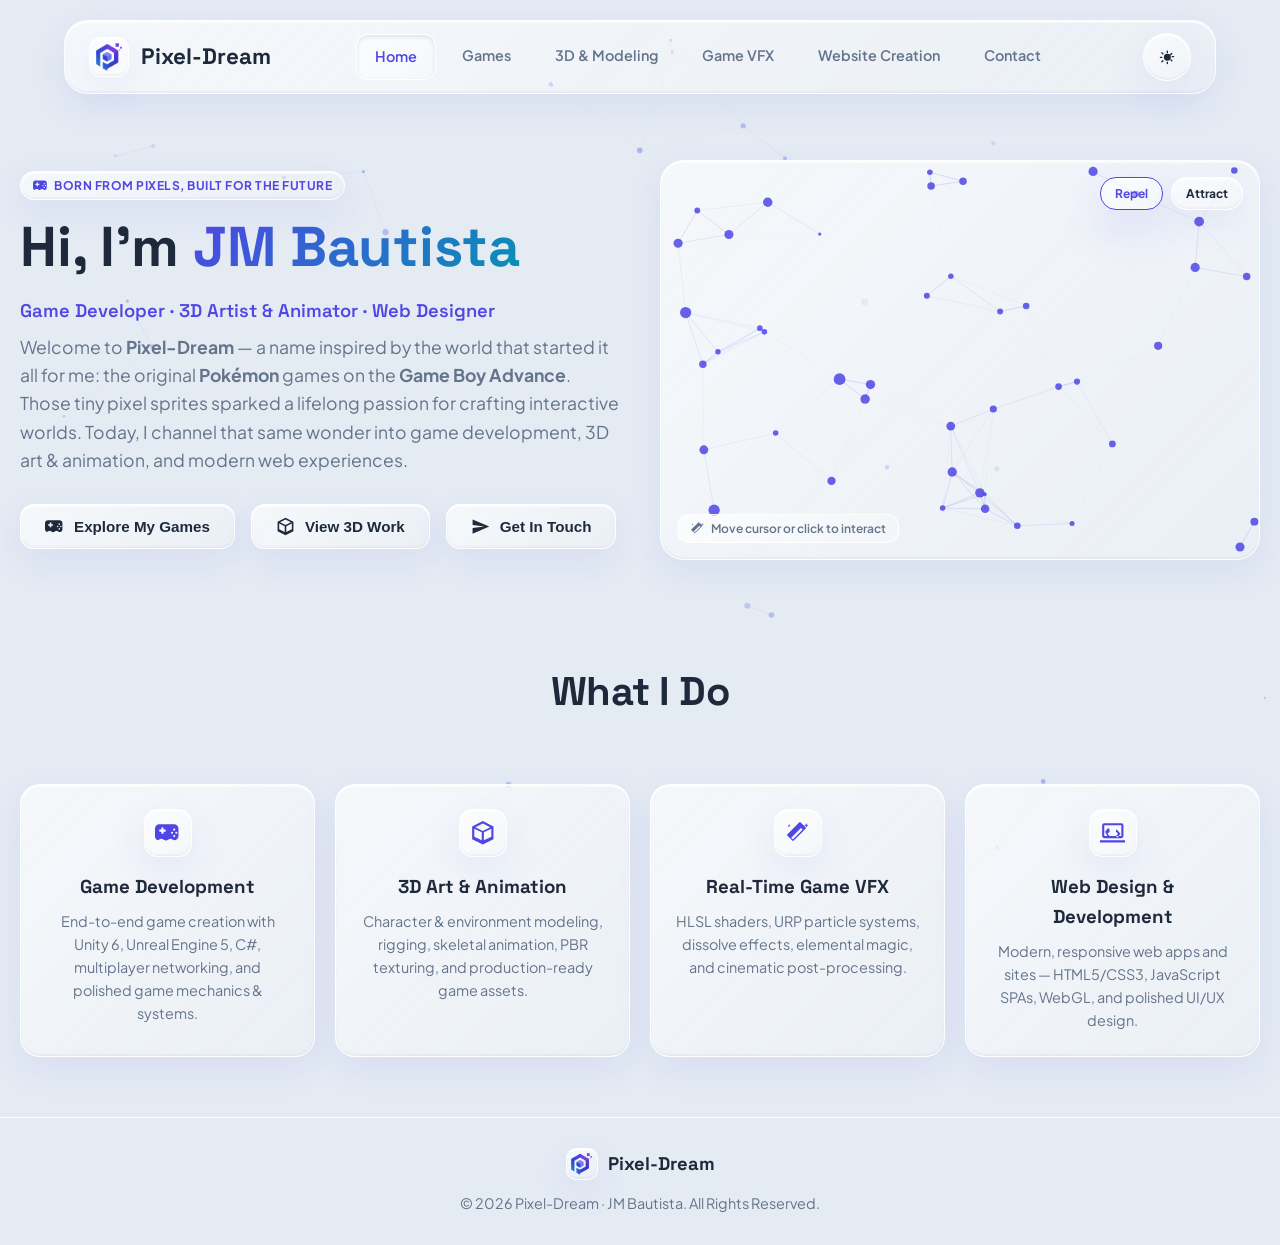
==== commit 050bd395: "Update index.html" ====
--- a/index.html
+++ b/index.html
@@ -3,7 +3,7 @@
 <head>
     <meta charset="UTF-8">
     <meta name="viewport" content="width=device-width, initial-scale=1.0">
-    <title>Pixel-Dream | JM Bautista — Game Dev, 3D Artist & Web Designer</title>
+    <title>Pixel-Dream</title>
     <meta name="description" content="Portfolio of JM Bautista — Game Developer, 3D Artist & Animator, and Web Programmer & Designer. Inspired by the pixel worlds of classic Pokémon on Game Boy Advance.">
     
     <!-- Favicon -->
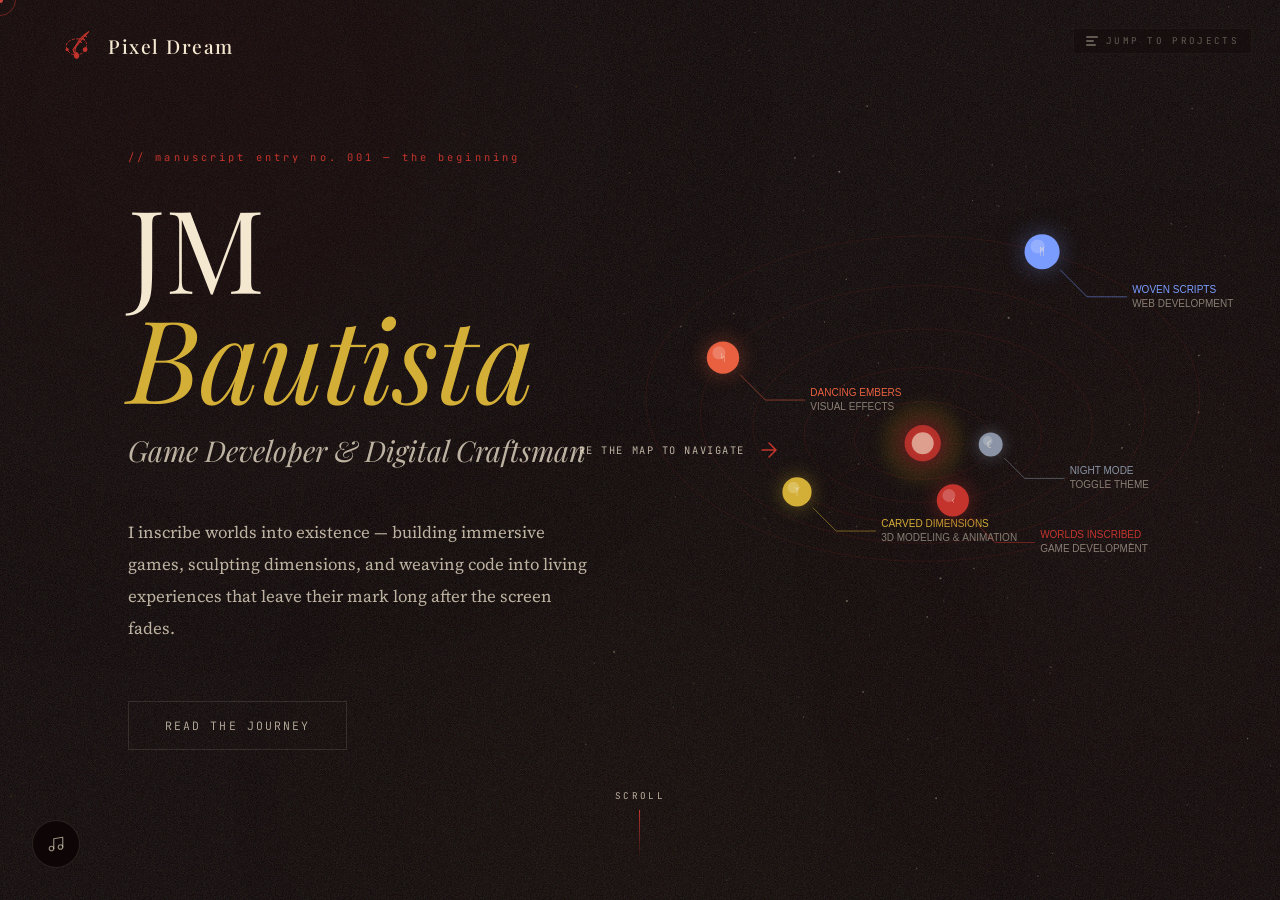
==== commit 95ca0a5d: "Update index.html" ====
--- a/index.html
+++ b/index.html
@@ -1,2911 +1,2801 @@
 <!DOCTYPE html>
-<html lang="en" data-theme="light">
+<html lang="en">
 <head>
-    <meta charset="UTF-8">
-    <meta name="viewport" content="width=device-width, initial-scale=1.0">
-    <title>Pixel-Dream</title>
-    <meta name="description" content="Portfolio of JM Bautista — Game Developer, 3D Artist & Animator, and Web Programmer & Designer. Inspired by the pixel worlds of classic Pokémon on Game Boy Advance.">
-    
-    <!-- Favicon -->
-    <link rel="icon" type="image/png" href="assets/logo-icon.png">
-    <link rel="apple-touch-icon" href="assets/logo-icon.png">
-    
-    <!-- Google Fonts -->
-    <link rel="preconnect" href="https://fonts.googleapis.com">
-    <link rel="preconnect" href="https://fonts.gstatic.com" crossorigin>
-    <link href="https://fonts.googleapis.com/css2?family=Plus+Jakarta+Sans:wght@300;400;600;700;800&family=Space+Grotesk:wght@500;700&display=swap" rel="stylesheet">
-
-    <style>
-        /* ==========================================================================
-           CLEAR LIQUID GLASS DESIGN VARIABLES
-           ========================================================================== */
-        :root[data-theme="light"] {
-            --bg-color: #e4ebf3;
-            --text-color: #1e293b;
-            --text-muted: #64748b;
-            --accent: #4f46e5;
-            --accent-glow: rgba(79, 70, 229, 0.35);
-            --accent-secondary: #0891b2;
-            
-            /* Clear Liquid Glass - Light Theme */
-            --glass-bg: linear-gradient(135deg, rgba(255, 255, 255, 0.65) 0%, rgba(255, 255, 255, 0.25) 100%);
-            --modal-glass-bg: linear-gradient(135deg, rgba(255, 255, 255, 0.95) 0%, rgba(240, 246, 252, 0.92) 100%);
-            --glass-border: rgba(255, 255, 255, 0.85);
-            --glass-shadow: 0 12px 36px 0 rgba(79, 70, 229, 0.08), inset 0 1.5px 1px 0 rgba(255, 255, 255, 0.95), inset 0 -1.5px 2px 0 rgba(0, 0, 0, 0.05);
-            --glass-hover-shadow: 0 18px 45px 0 rgba(79, 70, 229, 0.16), inset 0 2px 1px 0 rgba(255, 255, 255, 1);
-            --glass-pressed-shadow: inset 0 2px 4px 0 rgba(0, 0, 0, 0.1), inset 0 1px 1px 0 rgba(255, 255, 255, 0.5);
-            --input-glass-bg: linear-gradient(135deg, rgba(255, 255, 255, 0.4) 0%, rgba(255, 255, 255, 0.15) 100%);
-        }
-
-        :root[data-theme="dark"] {
-            --bg-color: #0d1117;
-            --text-color: #f1f5f9;
-            --text-muted: #94a3b8;
-            --accent: #6366f1;
-            --accent-glow: rgba(99, 102, 241, 0.45);
-            --accent-secondary: #06b6d4;
-            
-            /* Clear Liquid Glass - Dark Theme */
-            --glass-bg: linear-gradient(135deg, rgba(255, 255, 255, 0.08) 0%, rgba(255, 255, 255, 0.02) 100%);
-            --modal-glass-bg: linear-gradient(135deg, rgba(16, 22, 30, 0.95) 0%, rgba(22, 30, 42, 0.92) 100%);
-            --glass-border: rgba(255, 255, 255, 0.18);
-            --glass-shadow: 0 12px 36px 0 rgba(0, 0, 0, 0.5), inset 0 1.5px 1px 0 rgba(255, 255, 255, 0.25), inset 0 -1.5px 2px 0 rgba(0, 0, 0, 0.4);
-            --glass-hover-shadow: 0 18px 45px 0 rgba(99, 102, 241, 0.25), inset 0 2px 1px 0 rgba(255, 255, 255, 0.4);
-            --glass-pressed-shadow: inset 4px 4px 10px 0 rgba(0, 0, 0, 0.6), inset 0 1px 1px 0 rgba(255, 255, 255, 0.1);
-            --input-glass-bg: linear-gradient(135deg, rgba(0, 0, 0, 0.3) 0%, rgba(0, 0, 0, 0.1) 100%);
-        }
-
-        /* Reset & Base Styles */
-        * {
-            margin: 0;
-            padding: 0;
-            box-sizing: border-box;
-            transition: background 0.3s ease, box-shadow 0.3s ease, color 0.3s ease, border-color 0.3s ease;
-        }
-
-        body {
-            font-family: 'Plus Jakarta Sans', sans-serif;
-            background-color: var(--bg-color);
-            color: var(--text-color);
-            overflow-x: hidden;
-            min-height: 100vh;
-            line-height: 1.6;
-            position: relative;
-        }
-
-        /* Ambient Background Canvas */
-        #bgCanvas {
-            position: fixed;
-            top: 0;
-            left: 0;
-            width: 100vw;
-            height: 100vh;
-            z-index: -1;
-            pointer-events: none;
-            opacity: 0.65;
-        }
-
-        h1, h2, h3, h4, .brand-text {
-            font-family: 'Space Grotesk', sans-serif;
-        }
-
-        a {
-            text-decoration: none;
-            color: inherit;
-        }
-
-        .svg-icon {
-            width: 1.25em;
-            height: 1.25em;
-            fill: currentColor;
-            display: inline-block;
-            vertical-align: middle;
-            flex-shrink: 0;
-        }
-
-        /* ==========================================================================
-           INTENSIFIED LIQUID GLASS CONTAINER SYSTEM (.glass)
-           ========================================================================== */
-        .glass, .neu-card {
-            background: var(--glass-bg);
-            border: 1px solid var(--glass-border);
-            box-shadow: var(--glass-shadow);
-            border-radius: 20px;
-            backdrop-filter: url(#lg);
-            -webkit-backdrop-filter: url(#lg);
-            position: relative;
-        }
-
-        .neu-btn {
-            background: var(--glass-bg);
-            border: 1px solid var(--glass-border);
-            box-shadow: var(--glass-shadow);
-            border-radius: 14px;
-            padding: 12px 24px;
-            color: var(--text-color);
-            font-weight: 600;
-            cursor: pointer;
-            display: inline-flex;
-            align-items: center;
-            gap: 10px;
-            font-size: 0.95rem;
-            user-select: none;
-            backdrop-filter: url(#lg);
-            -webkit-backdrop-filter: url(#lg);
-            transition: all 0.25s cubic-bezier(0.16, 1, 0.3, 1);
-        }
-
-        .neu-btn:hover {
-            box-shadow: var(--glass-hover-shadow);
-            color: var(--accent);
-            transform: translateY(-2px);
-            border-color: var(--accent);
-        }
-
-        .neu-btn:active, .neu-btn.active {
-            box-shadow: var(--glass-pressed-shadow);
-            color: var(--accent);
-            transform: translateY(0);
-        }
-
-        .neu-icon-btn {
-            width: 48px;
-            height: 48px;
-            border-radius: 50%;
-            display: flex;
-            align-items: center;
-            justify-content: center;
-            background: var(--glass-bg);
-            border: 1px solid var(--glass-border);
-            box-shadow: var(--glass-shadow);
-            cursor: pointer;
-            color: var(--text-color);
-            backdrop-filter: url(#lg);
-            -webkit-backdrop-filter: url(#lg);
-            transition: all 0.25s cubic-bezier(0.16, 1, 0.3, 1);
-        }
-
-        .neu-icon-btn:hover {
-            box-shadow: var(--glass-hover-shadow);
-            color: var(--accent);
-            transform: translateY(-2px);
-            border-color: var(--accent);
-        }
-
-        .neu-icon-btn:active, .neu-icon-btn.active {
-            box-shadow: var(--glass-pressed-shadow);
-            color: var(--accent);
-            transform: translateY(0);
-        }
-
-        /* ==========================================================================
-           LARGE CIRCULAR AVAILABILITY CLOCK ORB
-           ========================================================================== */
-        .clock-orb-wrapper {
-            margin-top: 24px;
-            display: flex;
-            justify-content: center;
-        }
-
-        .clock-orb {
-            width: 100%;
-            padding: 32px 24px;
-            border-radius: 28px;
-            background: var(--glass-bg);
-            border: 2px solid var(--glass-border);
-            box-shadow: var(--glass-shadow), 0 0 40px rgba(99, 102, 241, 0.08);
-            display: flex;
-            flex-direction: column;
-            align-items: center;
-            justify-content: center;
-            position: relative;
-            overflow: hidden;
-            transition: box-shadow 0.6s ease;
-        }
-
-        /* Animated glow ring */
-        .clock-orb::before {
-            content: '';
-            position: absolute;
-            inset: -3px;
-            border-radius: 28px;
-            padding: 3px;
-            background: conic-gradient(
-                from 0deg,
-                transparent 0%,
-                var(--clock-glow, var(--accent)) 25%,
-                transparent 50%,
-                var(--clock-glow, var(--accent)) 75%,
-                transparent 100%
-            );
-            -webkit-mask: linear-gradient(#fff 0 0) content-box, linear-gradient(#fff 0 0);
-            mask: linear-gradient(#fff 0 0) content-box, linear-gradient(#fff 0 0);
-            -webkit-mask-composite: xor;
-            mask-composite: exclude;
-            opacity: 0.35;
-            animation: clockRingSpin 8s linear infinite;
-        }
-
-        .clock-orb.awake {
-            --clock-glow: #22c55e;
-            box-shadow: var(--glass-shadow), 0 0 50px rgba(34, 197, 94, 0.12);
-        }
-
-        .clock-orb.asleep {
-            --clock-glow: #f59e0b;
-            box-shadow: var(--glass-shadow), 0 0 50px rgba(245, 158, 11, 0.12);
-        }
-
-        .clock-orb.asleep::before {
-            animation-duration: 16s;
-            opacity: 0.2;
-        }
-
-        @keyframes clockRingSpin {
-            to { transform: rotate(360deg); }
-        }
-
-        .clock-label {
-            font-family: 'Space Grotesk', sans-serif;
-            font-size: 0.7rem;
-            font-weight: 700;
-            text-transform: uppercase;
-            letter-spacing: 2.5px;
-            color: var(--text-muted);
-            margin-bottom: 6px;
-        }
-
-        .clock-time-row {
-            display: flex;
-            align-items: baseline;
-            gap: 0;
-            line-height: 1;
-        }
-
-        .clock-digits {
-            font-family: 'Space Grotesk', sans-serif;
-            font-size: 3.8rem;
-            font-weight: 700;
-            color: var(--text-color);
-            letter-spacing: 2px;
-            font-variant-numeric: tabular-nums;
-        }
-
-        .clock-colon {
-            font-family: 'Space Grotesk', sans-serif;
-            font-size: 3.8rem;
-            font-weight: 700;
-            color: var(--text-color);
-            animation: colonBlink 1s steps(1) infinite;
-            margin: 0 2px;
-        }
-
-        @keyframes colonBlink {
-            0%, 100% { opacity: 1; }
-            50% { opacity: 0.2; }
-        }
-
-        .clock-ampm {
-            font-family: 'Space Grotesk', sans-serif;
-            font-size: 1.3rem;
-            font-weight: 700;
-            color: var(--accent);
-            margin-top: 2px;
-            letter-spacing: 1px;
-        }
-
-        .clock-status {
-            margin-top: 12px;
-            font-size: 0.78rem;
-            font-weight: 500;
-            color: var(--text-muted);
-            text-align: center;
-            max-width: 200px;
-            line-height: 1.45;
-        }
-
-        .clock-status .status-dot {
-            display: inline-block;
-            width: 7px;
-            height: 7px;
-            border-radius: 50%;
-            margin-right: 5px;
-            vertical-align: middle;
-            transition: background 0.4s ease, box-shadow 0.4s ease;
-        }
-
-        .clock-orb.awake .status-dot {
-            background: #22c55e;
-            box-shadow: 0 0 8px rgba(34, 197, 94, 0.6);
-        }
-
-        .clock-orb.asleep .status-dot {
-            background: #f59e0b;
-            box-shadow: 0 0 8px rgba(245, 158, 11, 0.5);
-        }
-
-        .clock-tz {
-            margin-top: 10px;
-            font-size: 0.6rem;
-            font-weight: 600;
-            color: var(--text-muted);
-            text-transform: uppercase;
-            letter-spacing: 1px;
-            opacity: 0.7;
-        }
-
-        @media (max-width: 640px) {
-            .clock-orb {
-                padding: 24px 18px;
-            }
-            .clock-digits, .clock-colon {
-                font-size: 3rem;
-            }
-            .clock-ampm {
-                font-size: 1.1rem;
-            }
-        }
-
-        .neu-input {
-            width: 100%;
-            padding: 14px 20px;
-            border-radius: 14px;
-            background: var(--input-glass-bg);
-            box-shadow: var(--glass-pressed-shadow);
-            border: 1px solid var(--glass-border);
-            color: var(--text-color);
-            font-family: inherit;
-            outline: none;
-        }
-
-        .neu-input:focus {
-            border-color: var(--accent);
-            box-shadow: 0 0 12px var(--accent-glow);
-        }
-
-        .neu-badge {
-            padding: 4px 12px;
-            border-radius: 20px;
-            font-size: 0.75rem;
-            font-weight: 700;
-            background: var(--glass-bg);
-            border: 1px solid var(--glass-border);
-            box-shadow: var(--glass-shadow);
-            color: var(--accent);
-            text-transform: uppercase;
-            letter-spacing: 0.5px;
-            display: inline-flex;
-            align-items: center;
-            gap: 6px;
-        }
-
-        /* ==========================================================================
-           CUSTOM NEUMORPHIC LIQUID GLASS VIDEO PLAYER CONTROLS
-           ========================================================================== */
-        .custom-video-wrapper {
-            position: relative;
-            width: 100%;
-            height: 100%;
-            display: flex;
-            align-items: center;
-            justify-content: center;
-            overflow: hidden;
-            background: #000;
-        }
-
-        .custom-video-wrapper video {
-            width: 100%;
-            height: 100%;
-            object-fit: contain;
-            display: block;
-        }
-
-        .video-controls-bar {
-            position: absolute;
-            bottom: 12px;
-            left: 50%;
-            transform: translateX(-50%);
-            width: calc(100% - 24px);
-            max-width: 760px;
-            padding: 8px 16px;
-            border-radius: 16px;
-            background: var(--glass-bg);
-            border: 1px solid var(--glass-border);
-            box-shadow: var(--glass-shadow);
-            backdrop-filter: url(#lg);
-            -webkit-backdrop-filter: url(#lg);
-            display: flex;
-            align-items: center;
-            gap: 12px;
-            z-index: 25;
-            opacity: 0;
-            transition: opacity 0.3s ease, transform 0.3s ease;
-            pointer-events: auto;
-        }
-
-        .custom-video-wrapper:hover .video-controls-bar,
-        .custom-video-wrapper.paused .video-controls-bar,
-        .custom-video-wrapper.show-controls .video-controls-bar {
-            opacity: 1;
-        }
-
-        .v-btn {
-            width: 36px;
-            height: 36px;
-            min-width: 36px;
-            border-radius: 50%;
-            display: flex;
-            align-items: center;
-            justify-content: center;
-            background: var(--glass-bg);
-            border: 1px solid var(--glass-border);
-            box-shadow: var(--glass-shadow);
-            cursor: pointer;
-            color: var(--text-color);
-            transition: all 0.2s cubic-bezier(0.16, 1, 0.3, 1);
-        }
-
-        .v-btn:hover {
-            color: var(--accent);
-            border-color: var(--accent);
-            box-shadow: var(--glass-hover-shadow);
-            transform: translateY(-1px) scale(1.05);
-        }
-
-        .v-btn:active {
-            box-shadow: var(--glass-pressed-shadow);
-            transform: translateY(0) scale(0.98);
-        }
-
-        .v-time {
-            font-size: 0.8rem;
-            font-weight: 700;
-            color: var(--text-color);
-            white-space: nowrap;
-            font-family: 'Space Grotesk', sans-serif;
-            user-select: none;
-        }
-
-        .v-progress-container {
-            flex-grow: 1;
-            display: flex;
-            align-items: center;
-            position: relative;
-        }
-
-        .v-progress-bar {
-            width: 100%;
-            height: 6px;
-            -webkit-appearance: none;
-            appearance: none;
-            background: var(--input-glass-bg);
-            box-shadow: var(--glass-pressed-shadow);
-            border-radius: 6px;
-            outline: none;
-            cursor: pointer;
-        }
-
-        .v-progress-bar::-webkit-slider-thumb {
-            -webkit-appearance: none;
-            appearance: none;
-            width: 14px;
-            height: 14px;
-            border-radius: 50%;
-            background: var(--accent);
-            box-shadow: 0 0 10px var(--accent-glow), var(--glass-shadow);
-            border: 1.5px solid #fff;
-            cursor: pointer;
-            transition: transform 0.15s ease;
-        }
-
-        .v-progress-bar::-webkit-slider-thumb:hover {
-            transform: scale(1.3);
-        }
-
-        /* Big Overlay Play/Pause Button on Video Click */
-        .v-overlay-play {
-            position: absolute;
-            width: 64px;
-            height: 64px;
-            border-radius: 50%;
-            background: var(--glass-bg);
-            border: 1px solid var(--glass-border);
-            box-shadow: var(--glass-shadow);
-            color: var(--accent);
-            display: flex;
-            align-items: center;
-            justify-content: center;
-            backdrop-filter: url(#lg);
-            -webkit-backdrop-filter: url(#lg);
-            opacity: 0;
-            pointer-events: none;
-            transition: opacity 0.25s ease, transform 0.25s ease;
-            transform: scale(0.7);
-            z-index: 20;
-        }
-
-        .custom-video-wrapper.paused .v-overlay-play {
-            opacity: 1;
-            transform: scale(1);
-        }
-
-        .custom-video-wrapper.paused:hover .v-overlay-play {
-            transform: scale(1.1);
-        }
-
-        /* ==========================================================================
-           HEADER & NAVIGATION
-           ========================================================================== */
-        header {
-            position: fixed;
-            top: 0;
-            left: 0;
-            width: 100%;
-            z-index: 1000;
-            padding: 20px 5%;
-        }
-
-        .nav-container {
-            max-width: 1300px;
-            margin: 0 auto;
-            display: flex;
-            justify-content: space-between;
-            align-items: center;
-            padding: 12px 24px;
-            border-radius: 24px;
-        }
-
-        .brand {
-            display: flex;
-            align-items: center;
-            gap: 12px;
-            font-size: 1.4rem;
-            font-weight: 800;
-            color: var(--text-color);
-            cursor: pointer;
-            user-select: none;
-            transition: opacity 0.2s ease;
-        }
-
-        .brand:hover {
-            opacity: 0.9;
-        }
-
-        .brand-icon {
-            width: 40px;
-            height: 40px;
-            border-radius: 12px;
-            background: var(--glass-bg);
-            border: 1px solid var(--glass-border);
-            box-shadow: var(--glass-shadow);
-            display: flex;
-            align-items: center;
-            justify-content: center;
-            color: var(--accent);
-            padding: 5px;
-            overflow: hidden;
-            transition: transform 0.3s cubic-bezier(0.4, 0, 0.2, 1), box-shadow 0.3s ease;
-        }
-
-        .brand:hover .brand-icon {
-            transform: scale(1.08) rotate(3deg);
-            box-shadow: 0 0 20px var(--accent-glow);
-        }
-
-        .brand-icon .brand-logo-img,
-        .brand-logo-img {
-            width: 100%;
-            height: 100%;
-            object-fit: contain;
-            display: block;
-        }
-
-        .brand-icon .svg-icon {
-            width: 1.5em;
-            height: 1.5em;
-        }
-
-        .nav-links {
-            display: flex;
-            gap: 8px;
-            list-style: none;
-        }
-
-        .nav-link {
-            padding: 10px 18px;
-            border-radius: 12px;
-            font-weight: 600;
-            font-size: 0.9rem;
-            color: var(--text-muted);
-            cursor: pointer;
-            transition: color 0.3s ease, box-shadow 0.3s ease;
-        }
-
-        .nav-link:hover {
-            color: var(--text-color);
-        }
-
-        .nav-link.active {
-            box-shadow: var(--glass-pressed-shadow);
-            color: var(--accent);
-            border: 1px solid var(--glass-border);
-            background: var(--glass-bg);
-        }
-
-        .nav-actions {
-            display: flex;
-            align-items: center;
-            gap: 12px;
-        }
-
-        /* ==========================================================================
-           PAGE TRANSITIONS & HERO SECTION
-           ========================================================================== */
-        main {
-            max-width: 1300px;
-            margin: 120px auto 60px;
-            padding: 0 20px;
-            min-height: calc(100vh - 200px);
-            position: relative;
-        }
-
-        .page-section {
-            display: none;
-            opacity: 0;
-            transform: translateY(25px) scale(0.985);
-            transition: opacity 0.45s cubic-bezier(0.16, 1, 0.3, 1), transform 0.45s cubic-bezier(0.16, 1, 0.3, 1);
-            will-change: transform, opacity;
-        }
-
-        .page-section.active-display {
-            display: block;
-        }
-
-        .page-section.in-view {
-            opacity: 1;
-            transform: translateY(0) scale(1);
-        }
-
-        /* Staggered Entrance Animations */
-        .page-section.in-view .portfolio-card,
-        .page-section.in-view .skill-card,
-        .page-section.in-view .contact-container > * {
-            animation: staggerIn 0.5s cubic-bezier(0.16, 1, 0.3, 1) forwards;
-            opacity: 0;
-        }
-
-        @keyframes staggerIn {
-            from {
-                opacity: 0;
-                transform: translateY(20px);
-            }
-            to {
-                opacity: 1;
-                transform: translateY(0);
-            }
-        }
-
-        .portfolio-grid > div:nth-child(1), .skill-grid > div:nth-child(1) { animation-delay: 0.05s !important; }
-        .portfolio-grid > div:nth-child(2), .skill-grid > div:nth-child(2) { animation-delay: 0.12s !important; }
-        .portfolio-grid > div:nth-child(3), .skill-grid > div:nth-child(3) { animation-delay: 0.19s !important; }
-        .portfolio-grid > div:nth-child(4), .skill-grid > div:nth-child(4) { animation-delay: 0.26s !important; }
-
-        .section-header {
-            margin-bottom: 40px;
-            text-align: center;
-        }
-
-        .section-title {
-            font-size: 2.5rem;
-            margin-bottom: 10px;
-            letter-spacing: -0.5px;
-        }
-
-        .section-subtitle {
-            color: var(--text-muted);
-            max-width: 600px;
-            margin: 0 auto;
-            font-size: 1.05rem;
-        }
-
-        /* Hero Layout & Interactive Glass Card */
-        .hero {
-            display: grid;
-            grid-template-columns: 1fr 1fr;
-            gap: 40px;
-            align-items: center;
-            padding: 40px 0;
-            perspective: 1000px;
-        }
-
-        .hero-title {
-            font-size: 3.5rem;
-            line-height: 1.15;
-            margin-bottom: 20px;
-        }
-
-        .hero-title span {
-            color: var(--accent);
-            background: linear-gradient(135deg, var(--accent), var(--accent-secondary));
-            -webkit-background-clip: text;
-            background-clip: text;
-            -webkit-text-fill-color: transparent;
-        }
-
-        .hero-description {
-            color: var(--text-muted);
-            font-size: 1.1rem;
-            margin-bottom: 30px;
-        }
-
-        .hero-buttons {
-            display: flex;
-            gap: 16px;
-            flex-wrap: wrap;
-        }
-
-        /* Interactive Canvas Container with 3D Tilt */
-        .canvas-container {
-            width: 100%;
-            height: 400px;
-            border-radius: 24px;
-            position: relative;
-            overflow: hidden;
-            transform-style: preserve-3d;
-            transition: transform 0.15s ease-out;
-            cursor: crosshair;
-        }
-
-        #heroCanvas {
-            width: 100%;
-            height: 100%;
-            display: block;
-        }
-
-        /* Interactive Overlay Pills inside Hero Canvas */
-        .canvas-overlay-ui {
-            position: absolute;
-            top: 16px;
-            right: 16px;
-            display: flex;
-            gap: 8px;
-            z-index: 10;
-        }
-
-        .canvas-pill {
-            padding: 6px 14px;
-            font-size: 0.75rem;
-            font-weight: 700;
-            border-radius: 16px;
-            cursor: pointer;
-            user-select: none;
-            color: var(--text-color);
-            background: var(--glass-bg);
-            border: 1px solid var(--glass-border);
-            box-shadow: var(--glass-shadow);
-            transition: all 0.2s ease;
-        }
-
-        .canvas-pill:hover, .canvas-pill.active {
-            color: var(--accent);
-            border-color: var(--accent);
-            box-shadow: var(--glass-hover-shadow);
-        }
-
-        .canvas-hint-tag {
-            position: absolute;
-            bottom: 16px;
-            left: 16px;
-            font-size: 0.75rem;
-            font-weight: 600;
-            color: var(--text-muted);
-            pointer-events: none;
-            display: flex;
-            align-items: center;
-            gap: 6px;
-            background: var(--glass-bg);
-            padding: 4px 12px;
-            border-radius: 12px;
-            border: 1px solid var(--glass-border);
-        }
-
-        .skill-grid {
-            display: grid;
-            grid-template-columns: repeat(auto-fit, minmax(220px, 1fr));
-            gap: 20px;
-            margin-top: 60px;
-        }
-
-        .skill-card {
-            padding: 24px;
-            text-align: center;
-            transition: transform 0.3s ease, box-shadow 0.3s ease;
-        }
-
-        .skill-card:hover {
-            transform: translateY(-4px);
-            box-shadow: var(--glass-hover-shadow);
-        }
-
-        .skill-icon {
-            width: 48px;
-            height: 48px;
-            border-radius: 14px;
-            margin: 0 auto 15px;
-            display: flex;
-            align-items: center;
-            justify-content: center;
-            background: var(--glass-bg);
-            border: 1px solid var(--glass-border);
-            box-shadow: var(--glass-shadow);
-            color: var(--accent);
-        }
-
-        .skill-icon .svg-icon {
-            width: 1.6em;
-            height: 1.6em;
-        }
-
-        /* Portfolio Grids */
-        .filter-bar {
-            display: flex;
-            justify-content: center;
-            gap: 12px;
-            margin-bottom: 40px;
-            flex-wrap: wrap;
-        }
-
-        .portfolio-grid {
-            display: grid;
-            grid-template-columns: repeat(auto-fill, minmax(340px, 1fr));
-            gap: 30px;
-        }
-
-        .portfolio-card {
-            overflow: hidden;
-            display: flex;
-            flex-direction: column;
-            cursor: pointer;
-            transition: transform 0.3s ease, box-shadow 0.3s ease;
-        }
-
-        .portfolio-card:hover {
-            transform: translateY(-6px);
-            box-shadow: var(--glass-hover-shadow);
-        }
-
-        .card-preview {
-            height: 220px;
-            width: 100%;
-            position: relative;
-            overflow: hidden;
-            display: flex;
-            align-items: center;
-            justify-content: center;
-            box-shadow: var(--glass-pressed-shadow);
-            border-bottom: 1px solid var(--glass-border);
-            background: rgba(0, 0, 0, 0.2);
-        }
-
-        .card-preview img {
-            width: 100%;
-            height: 100%;
-            object-fit: cover;
-            display: block;
-        }
-
-        /* Dynamic Video Autoplay & Hover Switch CSS */
-        .card-preview.has-video {
-            position: relative;
-        }
-
-        .card-preview.has-video .preview-video {
-            position: absolute;
-            top: 0;
-            left: 0;
-            width: 100%;
-            height: 100%;
-            object-fit: cover;
-            opacity: 1;
-            transition: opacity 0.35s ease-in-out;
-            pointer-events: none;
-            z-index: 1;
-        }
-
-        .card-preview.has-video .preview-thumb {
-            position: absolute;
-            top: 0;
-            left: 0;
-            width: 100%;
-            height: 100%;
-            object-fit: cover;
-            opacity: 0;
-            transition: opacity 0.35s ease-in-out;
-            pointer-events: none;
-            z-index: 2;
-        }
-
-        /* When user hovers card: Video fades out & static image thumbnail fades in */
-        .portfolio-card:hover .card-preview.has-video .preview-video {
-            opacity: 0;
-        }
-
-        .portfolio-card:hover .card-preview.has-video .preview-thumb {
-            opacity: 1;
-        }
-
-        .card-preview-placeholder {
-            width: 100%;
-            height: 100%;
-            display: flex;
-            flex-direction: column;
-            align-items: center;
-            justify-content: center;
-            gap: 12px;
-            color: var(--text-muted);
-            background: linear-gradient(135deg, rgba(79,70,229,0.08) 0%, rgba(8,145,178,0.04) 100%);
-        }
-
-        .card-preview-placeholder .svg-icon {
-            width: 3.5em;
-            height: 3.5em;
-            color: var(--accent);
-        }
-
-        .card-body {
-            padding: 24px;
-            display: flex;
-            flex-direction: column;
-            flex-grow: 1;
-        }
-
-        .card-tags {
-            display: flex;
-            gap: 8px;
-            margin-bottom: 12px;
-            flex-wrap: wrap;
-        }
-
-        .card-title {
-            font-size: 1.3rem;
-            margin-bottom: 8px;
-        }
-
-        .card-text {
-            color: var(--text-muted);
-            font-size: 0.95rem;
-            margin-bottom: 20px;
-            flex-grow: 1;
-        }
-
-        .card-footer {
-            display: flex;
-            justify-content: space-between;
-            align-items: center;
-            border-top: 1px solid var(--glass-border);
-            padding-top: 15px;
-        }
-
-        /* Contact Section */
-        .contact-container {
-            display: grid;
-            grid-template-columns: 1fr 1.5fr;
-            gap: 40px;
-        }
-
-        .contact-info {
-            padding: 30px;
-            display: flex;
-            flex-direction: column;
-            gap: 20px;
-        }
-
-        .contact-item {
-            display: flex;
-            align-items: center;
-            gap: 15px;
-        }
-
-        .contact-form {
-            padding: 35px;
-            display: flex;
-            flex-direction: column;
-            gap: 20px;
-        }
-
-        .form-group {
-            display: flex;
-            flex-direction: column;
-            gap: 8px;
-        }
-
-        .form-group label {
-            font-weight: 600;
-            font-size: 0.9rem;
-        }
-
-        /* ==========================================================================
-           MODAL SYSTEM WITH SLIDESHOW / CAROUSEL CONTROLS
-           ========================================================================== */
-        .modal-overlay {
-            position: fixed;
-            top: 0;
-            left: 0;
-            width: 100%;
-            height: 100%;
-            background: rgba(0, 0, 0, 0.78);
-            z-index: 2000;
-            display: flex;
-            align-items: center;
-            justify-content: center;
-            opacity: 0;
-            pointer-events: none;
-            transition: opacity 0.3s ease;
-        }
-
-        .modal-overlay.active {
-            opacity: 1;
-            pointer-events: auto;
-        }
-
-        .modal-content.glass {
-            background: var(--modal-glass-bg);
-            border: 1px solid var(--glass-border);
-            box-shadow: 0 25px 60px rgba(0, 0, 0, 0.6), inset 0 1.5px 1px 0 rgba(255, 255, 255, 0.4);
-            border-radius: 24px;
-            backdrop-filter: url(#lg);
-            -webkit-backdrop-filter: url(#lg);
-            max-width: 840px;
-            width: 90%;
-            max-height: 90vh;
-            overflow-y: auto;
-            padding: 32px;
-            position: relative;
-            transform: scale(0.9);
-            transition: transform 0.3s cubic-bezier(0.16, 1, 0.3, 1);
-        }
-
-        .modal-overlay.active .modal-content {
-            transform: scale(1);
-        }
-
-        .modal-close {
-            position: absolute;
-            top: 18px;
-            right: 18px;
-            z-index: 30;
-        }
-
-        /* Carousel Slideshow Outer Wrapper */
-        .slideshow-container {
-            width: 100%;
-            height: 400px;
-            border-radius: 18px;
-            overflow: hidden;
-            position: relative;
-            border: 1px solid var(--glass-border);
-            box-shadow: var(--glass-pressed-shadow);
-            background: rgba(0, 0, 0, 0.25);
-            margin-bottom: 24px;
-        }
-
-        /* Slide Items Track */
-        .slides-track {
-            width: 100%;
-            height: 100%;
-            position: relative;
-        }
-
-        .slide-item {
-            position: absolute;
-            top: 0;
-            left: 0;
-            width: 100%;
-            height: 100%;
-            opacity: 0;
-            visibility: hidden;
-            transition: opacity 0.4s ease, transform 0.4s ease;
-            transform: scale(0.97);
-            display: flex;
-            align-items: center;
-            justify-content: center;
-        }
-
-        .slide-item.active {
-            opacity: 1;
-            visibility: visible;
-            transform: scale(1);
-        }
-
-        .slide-media {
-            width: 100%;
-            height: 100%;
-            object-fit: contain;
-            background: rgba(0, 0, 0, 0.4);
-            display: block;
-        }
-
-        /* Slideshow Arrow Navigation Buttons */
-        .slide-nav-btn {
-            position: absolute;
-            top: 50%;
-            transform: translateY(-50%);
-            z-index: 30;
-            width: 44px;
-            height: 44px;
-            border-radius: 50%;
-            background: var(--glass-bg);
-            border: 1px solid var(--glass-border);
-            box-shadow: var(--glass-shadow);
-            color: var(--text-color);
-            cursor: pointer;
-            display: flex;
-            align-items: center;
-            justify-content: center;
-            backdrop-filter: url(#lg);
-            -webkit-backdrop-filter: url(#lg);
-            transition: all 0.2s ease;
-        }
-
-        .slide-nav-btn:hover {
-            color: var(--accent);
-            border-color: var(--accent);
-            box-shadow: var(--glass-hover-shadow);
-            transform: translateY(-50%) scale(1.08);
-        }
-
-        .slide-nav-btn.prev { left: 14px; }
-        .slide-nav-btn.next { right: 14px; }
-
-        /* Slideshow Dot Indicators */
-        .slideshow-dots {
-            position: absolute;
-            top: 14px;
-            left: 50%;
-            transform: translateX(-50%);
-            z-index: 30;
-            display: flex;
-            gap: 8px;
-            padding: 6px 14px;
-            border-radius: 20px;
-            background: var(--glass-bg);
-            border: 1px solid var(--glass-border);
-            box-shadow: var(--glass-shadow);
-            backdrop-filter: url(#lg);
-        }
-
-        .dot-indicator {
-            width: 10px;
-            height: 10px;
-            border-radius: 50%;
-            background: rgba(255, 255, 255, 0.4);
-            cursor: pointer;
-            transition: all 0.25s ease;
-        }
-
-        .dot-indicator:hover {
-            background: rgba(255, 255, 255, 0.8);
-        }
-
-        .dot-indicator.active {
-            width: 24px;
-            border-radius: 10px;
-            background: var(--accent);
-            box-shadow: 0 0 8px var(--accent-glow);
-        }
-
-        .modal-header-fallback {
-            width: 100%;
-            height: 100%;
-            display: flex;
-            align-items: center;
-            justify-content: center;
-            color: var(--accent);
-            background: var(--glass-bg);
-        }
-
-        .modal-header-fallback .svg-icon {
-            width: 4.5em;
-            height: 4.5em;
-        }
-
-        footer {
-            text-align: center;
-            padding: 30px;
-            color: var(--text-muted);
-            font-size: 0.9rem;
-            border-top: 1px solid var(--glass-border);
-        }
-
-        @media (max-width: 900px) {
-            .hero, .contact-container {
-                grid-template-columns: 1fr;
-            }
-            .nav-links {
-                display: none;
-            }
-            .mobile-menu-btn {
-                display: flex !important;
-            }
-            .nav-links.mobile-open {
-                display: flex;
-                position: absolute;
-                top: 80px;
-                left: 5%;
-                width: 90%;
-                flex-direction: column;
-                gap: 6px;
-                padding: 14px;
-                border-radius: 20px;
-                z-index: 100;
-                background: var(--modal-glass-bg);
-                border: 1px solid var(--glass-border);
-                box-shadow: var(--glass-shadow);
-                backdrop-filter: url(#lg);
-                -webkit-backdrop-filter: url(#lg);
-            }
-            .nav-links.mobile-open .nav-link {
-                padding: 14px 18px;
-                border-radius: 12px;
-                width: 100%;
-            }
-            .slideshow-container {
-                height: 250px;
-            }
-        }
-
-        .mobile-menu-btn {
-            display: none;
-        }
-
-        /* ==========================================================================
-           CUSTOM LIQUID GLASS TOAST NOTIFICATION
-           ========================================================================== */
-        .toast-container {
-            position: fixed;
-            top: 28px;
-            right: 28px;
-            z-index: 9999;
-            display: flex;
-            flex-direction: column;
-            gap: 14px;
-            pointer-events: none;
-        }
-
-        .toast {
-            pointer-events: auto;
-            display: flex;
-            align-items: flex-start;
-            gap: 14px;
-            min-width: 280px;
-            max-width: 360px;
-            padding: 16px 18px;
-            border-radius: 18px;
-            background: var(--modal-glass-bg);
-            border: 1px solid var(--glass-border);
-            box-shadow: var(--glass-shadow);
-            backdrop-filter: url(#lg);
-            -webkit-backdrop-filter: url(#lg);
-            transform: translateX(120%) scale(0.95);
-            opacity: 0;
-            transition: transform 0.5s cubic-bezier(0.16, 1, 0.3, 1), opacity 0.4s ease;
-            overflow: hidden;
-            position: relative;
-        }
-
-        .toast.show {
-            transform: translateX(0) scale(1);
-            opacity: 1;
-        }
-
-        .toast.hide {
-            transform: translateX(120%) scale(0.95);
-            opacity: 0;
-        }
-
-        .toast-icon {
-            flex-shrink: 0;
-            width: 36px;
-            height: 36px;
-            border-radius: 50%;
-            display: flex;
-            align-items: center;
-            justify-content: center;
-            background: var(--accent);
-            box-shadow: 0 0 16px var(--accent-glow);
-        }
-
-        .toast.toast-error .toast-icon {
-            background: #e11d48;
-            box-shadow: 0 0 16px rgba(225, 29, 72, 0.45);
-        }
-
-        .toast-icon svg {
-            width: 18px;
-            height: 18px;
-            fill: none;
-            stroke: white;
-            stroke-width: 3;
-            stroke-linecap: round;
-            stroke-linejoin: round;
-        }
-
-        .toast-body {
-            flex: 1;
-            padding-top: 2px;
-        }
-
-        .toast-title {
-            font-family: 'Space Grotesk', sans-serif;
-            font-weight: 700;
-            font-size: 0.95rem;
-            color: var(--text-color);
-            margin-bottom: 2px;
-        }
-
-        .toast-message {
-            font-size: 0.85rem;
-            color: var(--text-muted);
-            line-height: 1.4;
-        }
-
-        .toast-close {
-            flex-shrink: 0;
-            width: 22px;
-            height: 22px;
-            border-radius: 50%;
-            display: flex;
-            align-items: center;
-            justify-content: center;
-            cursor: pointer;
-            color: var(--text-muted);
-            background: transparent;
-            border: none;
-            font-size: 1rem;
-            line-height: 1;
-            transition: color 0.2s ease, background 0.2s ease;
-        }
-
-        .toast-close:hover {
-            color: var(--text-color);
-            background: rgba(128, 128, 128, 0.15);
-        }
-
-        .toast-progress {
-            position: absolute;
-            bottom: 0;
-            left: 0;
-            height: 3px;
-            width: 100%;
-            background: var(--accent);
-            transform-origin: left;
-            animation: toast-shrink linear forwards;
-        }
-
-        .toast.toast-error .toast-progress {
-            background: #e11d48;
-        }
-
-        @keyframes toast-shrink {
-            from { transform: scaleX(1); }
-            to { transform: scaleX(0); }
-        }
-
-        @media (max-width: 640px) {
-            .toast-container {
-                top: auto;
-                bottom: 20px;
-                right: 16px;
-                left: 16px;
-            }
-            .toast {
-                min-width: 0;
-                max-width: none;
-                width: 100%;
-                transform: translateY(120%) scale(0.95);
-            }
-            .toast.show {
-                transform: translateY(0) scale(1);
-            }
-            .toast.hide {
-                transform: translateY(120%) scale(0.95);
-            }
-        }
-    </style>
+<meta charset="UTF-8">
+<meta name="viewport" content="width=device-width, initial-scale=1.0">
+<title>Pixel-Dream</title>
+<meta name="description" content="JM Bautista — Game Developer, 3D Artist & Digital Craftsman. A living manuscript of worlds built, dimensions carved, and stories inscribed in code.">
+<link rel="icon" type="image/svg+xml" href="data:image/svg+xml,%3Csvg xmlns='http://www.w3.org/2000/svg' viewBox='0 0 50 50' fill='none' stroke='%23c4342d' stroke-width='1.5' stroke-linecap='round' stroke-linejoin='round'%3E%3Cpath d='M 25 15 C 35 15, 40 20, 35 30 C 30 40, 15 40, 10 30 C 5 20, 15 15, 25 15' stroke-width='1.2' stroke-dasharray='3 3'/%3E%3Ccircle cx='10' cy='30' r='1.5' fill='%23c4342d'/%3E%3Ccircle cx='35' cy='30' r='2.5' fill='%23c4342d'/%3E%3Cpath d='M 40 5 C 38 7, 30 15, 23 25 C 20 29, 21 34, 21 34 L 20 35 L 18 30 C 18 30, 22 25, 26 18 C 30 11, 40 5, 40 5 Z' fill='rgba(196,52,45,0.1)'/%3E%3Cpath d='M 26 18 L 30 20 M 30 14 L 34 16 M 34 10 L 37 12'/%3E%3Cpath d='M 20 38 C 20 40, 21 42, 23 42 C 25 42, 26 40, 26 38 C 26 36, 23 34, 23 34 C 23 34, 20 36, 20 38 Z' fill='%23c4342d'/%3E%3C/svg%3E">
+<link rel="preconnect" href="https://fonts.googleapis.com">
+<link rel="preconnect" href="https://fonts.gstatic.com" crossorigin>
+<link href="https://fonts.googleapis.com/css2?family=Playfair+Display:ital,wght@0,400;0,500;0,600;0,700;1,400;1,500&family=Source+Serif+4:ital,opsz,wght@0,8..60,300;0,8..60,400;0,8..60,600;1,8..60,300;1,8..60,400&family=JetBrains+Mono:wght@300;400;500&display=swap" rel="stylesheet">
+<style>
+/* ═══ INKBORNE DESIGN TOKENS ═══ */
+:root {
+  --ink-void: #0d0505;
+  --ink-deep: #1a0808;
+  --ink-maroon: #2a0e0e;
+  --ink-warm: #1a1518;
+  --parchment: #f4e8d1;
+  --parchment-dim: #d4c8b1;
+  --parchment-ghost: rgba(244,232,209,0.06);
+  --parchment-line: rgba(244,232,209,0.12);
+  --parchment-muted: rgba(244,232,209,0.75);
+  --sumi: #1a1a2e;
+  --vermillion: #c4342d;
+  --vermillion-glow: rgba(196,52,45,0.25);
+  --vermillion-dim: rgba(196,52,45,0.12);
+  --gold: #b8960c;
+  --gold-bright: #d4af37;
+  --gold-glow: rgba(184,150,12,0.2);
+  --gold-dim: rgba(184,150,12,0.08);
+  --indigo: #2d3a5c;
+  --indigo-dim: rgba(45,58,92,0.3);
+  --font-display: 'Playfair Display', Georgia, serif;
+  --font-body: 'Source Serif 4', 'Times New Roman', serif;
+  --font-mono: 'JetBrains Mono', 'Courier New', monospace;
+  --ease-brush: cubic-bezier(0.77, 0, 0.175, 1);
+  --ease-ink: cubic-bezier(0.25, 0.46, 0.45, 0.94);
+  /* Surfaces */
+  --surface-bg: rgba(26, 14, 14, 0.5);
+  --surface-fade: linear-gradient(to top, rgba(13, 5, 5, 0.98), rgba(26, 14, 14, 0.9));
+  --surface-fade-clear: linear-gradient(to top, rgba(13, 5, 5, 0.95), transparent);
+  --tooltip-bg: rgba(13, 5, 5, 0.92);
+}
+
+:root.light-mode {
+  --ink-void: #f4e8d1;
+  --ink-deep: #e8dcc4;
+  --ink-maroon: #d4c8b1;
+  --ink-warm: #eee0c8;
+  --parchment: #0d0505;
+  --parchment-dim: #1a0808;
+  --parchment-ghost: rgba(13,5,5,0.06);
+  --parchment-line: rgba(13,5,5,0.22);
+  --parchment-muted: rgba(13,5,5,0.65);
+  --sumi: #d4c8b1;
+  --vermillion: #b02a24;
+  --gold: #9a7d0a;
+  --gold-bright: #ad8f2d;
+  /* Surfaces */
+  --surface-bg: rgba(255, 255, 255, 0.4);
+  --surface-fade: linear-gradient(to top, rgba(244, 232, 209, 0.98), rgba(244, 232, 209, 0.9));
+  --surface-fade-clear: linear-gradient(to top, rgba(244, 232, 209, 0.95), transparent);
+  --tooltip-bg: rgba(244, 232, 209, 0.92);
+}
+/* Transitions for smoothly morphing themes */
+body, #nav, .work-card, .skill-card, .portal-card, .video-card, .btn-seal, .btn-ghost, .nav-logo-text, .header-title {
+  transition: background 1.5s var(--ease-ink), color 1.5s var(--ease-ink), border-color 1.5s var(--ease-ink), background-color 1.5s var(--ease-ink);
+}
+
+/* ═══ RESET ═══ */
+*,*::before,*::after{margin:0;padding:0;box-sizing:border-box}
+html{scroll-behavior:smooth;font-size:16px;scrollbar-width:thin;scrollbar-color:var(--vermillion) transparent}
+body{background:var(--ink-void);color:var(--parchment);font-family:var(--font-body);font-weight:400;overflow-x:hidden;min-height:100vh;cursor:none}
+img,video{max-width:100%;display:block}
+a{text-decoration:none;color:inherit}
+button{font-family:inherit}
+
+/* ═══ CUSTOM SCROLLBAR — GLOBAL ═══ */
+*{scrollbar-width:thin;scrollbar-color:rgba(196,52,45,0.35) transparent}
+*::-webkit-scrollbar{width:6px;height:6px}
+*::-webkit-scrollbar-track{background:transparent}
+*::-webkit-scrollbar-thumb{background:rgba(196,52,45,0.3);border-radius:10px;border:1px solid transparent;background-clip:content-box;transition:background .3s}
+*::-webkit-scrollbar-thumb:hover{background:rgba(196,52,45,0.6)}
+*::-webkit-scrollbar-thumb:active{background:var(--vermillion)}
+*::-webkit-scrollbar-corner{background:transparent}
+
+/* ═══ CUSTOM CURSOR ═══ */
+#brush-cursor{position:fixed;width:6px;height:6px;background:var(--vermillion);border-radius:50%;pointer-events:none;z-index:11000;transform:translate(-50%,-50%);mix-blend-mode:screen;transition:transform .1s,background .3s}
+#brush-ring{position:fixed;width:32px;height:32px;border:1px solid rgba(196,52,45,0.5);border-radius:50%;pointer-events:none;z-index:10999;transform:translate(-50%,-50%);transition:transform .15s ease,width .3s,height .3s,border-color .3s}
+
+/* ═══ WEBGL CANVAS ═══ */
+#ink-canvas{position:fixed;top:0;left:0;width:100%;height:100%;z-index:0;pointer-events:none}
+
+/* ═══ BACKGROUND LAYERS ═══ */
+#bg-grain{position:fixed;inset:0;z-index:1;pointer-events:none;opacity:.35;
+  background-image:url("data:image/svg+xml,%3Csvg viewBox='0 0 256 256' xmlns='http://www.w3.org/2000/svg'%3E%3Cfilter id='n'%3E%3CfeTurbulence type='fractalNoise' baseFrequency='0.9' numOctaves='4' stitchTiles='stitch'/%3E%3C/filter%3E%3Crect width='100%25' height='100%25' filter='url(%23n)' opacity='0.5'/%3E%3C/svg%3E");
+  background-size:200px 200px}
+.bg-wash{position:fixed;border-radius:50%;filter:blur(140px);pointer-events:none;z-index:1;opacity:0;transition:opacity 2s ease}
+.bg-wash.visible{opacity:1}
+.bg-wash-1{width:600px;height:600px;background:radial-gradient(circle,rgba(42,14,14,0.7),transparent 70%);top:-200px;left:-100px}
+.bg-wash-2{width:400px;height:400px;background:radial-gradient(circle,rgba(196,52,45,0.08),transparent 70%);top:40%;right:-80px}
+.bg-wash-3{width:500px;height:500px;background:radial-gradient(circle,rgba(184,150,12,0.06),transparent 70%);bottom:-150px;left:30%}
+
+/* ═══ INK DIFFUSION TRANSITION CANVAS ═══ */
+#ink-transition{position:fixed;inset:0;z-index:500;pointer-events:none}
+
+/* ═══ NAVIGATION ═══ */
+#nav{position:fixed;top:0;left:0;right:0;z-index:150;display:flex;align-items:center;justify-content:space-between;padding:28px 60px;transition:background .5s,padding .4s,border-color .4s;border-bottom:1px solid transparent;pointer-events:none}
+#nav.scrolled{background:rgba(13,5,5,0.92);backdrop-filter:blur(20px);padding:18px 60px;border-bottom-color:var(--parchment-line);pointer-events:auto}
+.nav-logo{display:flex;align-items:center;gap:12px;cursor:pointer;pointer-events:auto}
+.nav-logo svg{width:36px;height:36px;transition:transform .4s}
+.nav-logo:hover svg{transform:rotate(-8deg) scale(1.08)}
+.nav-logo-text{font-family:var(--font-display);font-size:1.2rem;font-weight:500;letter-spacing:.08em;color:var(--parchment)}
+.nav-links{display:flex;gap:40px;list-style:none}
+.nav-links li a{font-family:var(--font-mono);font-weight:400;font-size:.75rem;letter-spacing:.2em;text-transform:uppercase;color:var(--parchment-muted);position:relative;cursor:pointer;transition:color .3s;padding-bottom:6px}
+.nav-links li a::after{content:'';position:absolute;bottom:0;left:0;right:0;height:2px;background:var(--vermillion);transform:scaleX(0);transform-origin:left;transition:transform .4s var(--ease-brush)}
+.nav-links li a:hover,.nav-links li a.active{color:var(--parchment)}
+.nav-links li a:hover::after,.nav-links li a.active::after{transform:scaleX(1)}
+.nav-seal{width:14px;height:14px;margin-right:6px;vertical-align:-1px;opacity:.6;transition:opacity .3s}
+.nav-links li a:hover .nav-seal,.nav-links li a.active .nav-seal{opacity:1}
+
+/* Hamburger */
+.burger{display:none;background:none;border:none;cursor:pointer;padding:4px;z-index:110}
+.burger span{display:block;width:24px;height:1.5px;background:var(--parchment);margin:5px 0;transition:transform .3s,opacity .3s}
+.burger.open span:nth-child(1){transform:rotate(45deg) translate(4px,5px)}
+.burger.open span:nth-child(2){opacity:0}
+.burger.open span:nth-child(3){transform:rotate(-45deg) translate(4px,-5px)}
+.mobile-menu{position:fixed;inset:0;z-index:99;background:rgba(13,5,5,0.97);backdrop-filter:blur(30px);display:flex;flex-direction:column;align-items:center;justify-content:center;gap:32px;opacity:0;pointer-events:none;transition:opacity .4s}
+.mobile-menu.open{opacity:1;pointer-events:auto}
+.mobile-menu a{font-family:var(--font-display);font-size:1.8rem;color:var(--parchment-muted);transition:color .3s;letter-spacing:.05em}
+.mobile-menu a:hover{color:var(--vermillion)}
+
+/* ═══ PAGE SYSTEM ═══ */
+.page{position:fixed;inset:0;z-index:10;overflow-y:auto;overflow-x:hidden;opacity:0;pointer-events:none;visibility:hidden;transition:opacity 0s;will-change:opacity}
+.page.active{opacity:1;pointer-events:auto;visibility:visible;transition:opacity .7s var(--ease-ink)}
+.page::-webkit-scrollbar{width:5px}
+.page::-webkit-scrollbar-track{background:rgba(13,5,5,0.4)}
+.page::-webkit-scrollbar-thumb{background:linear-gradient(180deg,rgba(196,52,45,0.5),rgba(184,150,12,0.25));border-radius:10px}
+.page::-webkit-scrollbar-thumb:hover{background:linear-gradient(180deg,rgba(196,52,45,0.8),rgba(184,150,12,0.45))}
+
+/* ═══ HOME — HERO ═══ */
+.hero{position:relative;min-height:100vh;display:flex;flex-direction:column;justify-content:center;padding:0 10vw;overflow:hidden}
+.hero-eyebrow{font-family:var(--font-mono);font-size:.65rem;letter-spacing:.3em;color:var(--vermillion);margin-bottom:28px;opacity:0;transform:translateY(20px);animation:inkReveal 1s ease forwards .3s}
+.hero-name{font-family:var(--font-display);font-size:clamp(3.5rem,9vw,8rem);font-weight:400;line-height:.95;letter-spacing:-.01em;margin-bottom:20px;opacity:0;transform:translateY(30px);animation:inkReveal 1.1s ease forwards .6s}
+.hero-name em{font-style:italic;color:var(--gold-bright);display:block}
+.hero-title{font-family:var(--font-display);font-size:clamp(1.1rem,2.5vw,1.8rem);font-weight:400;font-style:italic;color:var(--parchment-muted);margin-bottom:48px;opacity:0;transform:translateY(20px);animation:inkReveal 1s ease forwards .9s}
+.hero-desc{font-weight:400;font-size:1.05rem;line-height:1.9;color:var(--parchment-muted);max-width:460px;margin-bottom:56px;opacity:0;transform:translateY(20px);animation:inkReveal 1s ease forwards 1.1s}
+.hero-cta{display:flex;gap:20px;flex-wrap:wrap;opacity:0;animation:inkReveal 1s ease forwards 1.3s;position:relative;z-index:20}
+.hero-constellation{position:absolute;right:6vw;top:50%;transform:translateY(-50%);opacity:0;animation:fadeIn 2s ease forwards 1.6s;pointer-events:none}
+
+/* Buttons */
+.btn-seal{font-family:var(--font-mono);font-weight:500;font-size:.72rem;letter-spacing:.18em;text-transform:uppercase;color:var(--parchment);background:var(--vermillion);border:none;padding:16px 36px;cursor:pointer;position:relative;overflow:hidden;transition:background .3s,transform .2s}
+.btn-seal::before{content:'';position:absolute;inset:0;background:linear-gradient(135deg,rgba(255,255,255,.12),transparent 60%);opacity:0;transition:opacity .3s}
+.btn-seal:hover{background:#d63c35;transform:translateY(-2px)}
+.btn-seal:hover::before{opacity:1}
+.btn-ghost{font-family:var(--font-mono);font-weight:300;font-size:.72rem;letter-spacing:.18em;text-transform:uppercase;color:var(--parchment-muted);background:transparent;border:1px solid var(--parchment-line);padding:16px 36px;cursor:pointer;transition:border-color .3s,color .3s,transform .2s}
+.btn-ghost:hover{border-color:var(--vermillion);color:var(--vermillion);transform:translateY(-2px)}
+
+/* Scroll hint */
+.scroll-hint{position:absolute;bottom:40px;left:50%;transform:translateX(-50%);display:flex;flex-direction:column;align-items:center;gap:8px;opacity:0;animation:fadeIn 1s ease forwards 2s}
+.scroll-hint span{font-family:var(--font-mono);font-size:.58rem;letter-spacing:.25em;color:var(--parchment-muted);text-transform:uppercase}
+.scroll-line{width:1px;height:50px;background:linear-gradient(to bottom,var(--vermillion),transparent);animation:scrollPulse 2.5s ease infinite}
+
+/* ═══ SECTIONS ═══ */
+.section-label{font-family:var(--font-mono);font-size:.6rem;letter-spacing:.35em;color:var(--vermillion);text-transform:uppercase;margin-bottom:20px}
+
+/* Brush stroke divider */
+.brush-divider{width:100%;height:20px;margin:0 0 60px;opacity:.3}
+.brush-divider path{stroke:var(--vermillion);fill:none;stroke-linecap:round}
+
+/* ═══ STORY ═══ */
+.story-section{padding:140px 10vw}
+.story-grid{display:grid;grid-template-columns:1fr 1fr;gap:80px;align-items:center}
+.story-text h2{font-family:var(--font-display);font-size:clamp(2.2rem,4vw,3.4rem);font-weight:400;line-height:1.15;margin-bottom:32px}
+.story-text h2 em{font-style:italic;color:var(--vermillion)}
+.story-text p{font-size:1rem;line-height:1.9;color:var(--parchment-muted);margin-bottom:18px}
+.seal-diagram{width:280px;height:280px;position:relative;margin:0 auto}
+.seal-ring{position:absolute;border-radius:50%;border:1px solid}
+.seal-ring-1{inset:0;border-color:rgba(196,52,45,.2);animation:slowSpin 50s linear infinite}
+.seal-ring-2{inset:25px;border-color:rgba(184,150,12,.15);animation:slowSpin 35s linear infinite reverse}
+.seal-ring-3{inset:55px;border-color:rgba(196,52,45,.12);animation:slowSpin 20s linear infinite}
+.seal-center{position:absolute;inset:50%;transform:translate(-50%,-50%);width:50px;height:50px;background:radial-gradient(circle,var(--vermillion),rgba(196,52,45,.3) 50%,transparent 70%);border-radius:50%;box-shadow:0 0 40px rgba(196,52,45,.3),0 0 80px rgba(196,52,45,.15);animation:pulse 3.5s ease infinite}
+.seal-dot{position:absolute;width:7px;height:7px;border-radius:50%;transform:translate(-50%,-50%)}
+.sd1{background:var(--vermillion);top:2px;left:50%;box-shadow:0 0 10px rgba(196,52,45,.6)}
+.sd2{background:var(--gold-bright);top:50%;right:2px;box-shadow:0 0 10px rgba(184,150,12,.6)}
+.sd3{background:var(--parchment-dim);bottom:20%;left:12%;box-shadow:0 0 10px rgba(244,232,209,.4)}
+
+/* ═══ SKILLS ═══ */
+.skills-section{padding:80px 10vw 140px}
+.skills-section h2{font-family:var(--font-display);font-size:clamp(2rem,3.5vw,3rem);font-weight:400;margin-bottom:14px}
+.skills-section h2 em{font-style:italic;color:var(--gold-bright)}
+.skills-intro{font-size:.95rem;color:var(--parchment-muted);max-width:500px;line-height:1.8;margin-bottom:64px}
+.skills-grid{display:grid;grid-template-columns:repeat(auto-fit,minmax(250px,1fr));gap:2px}
+.skill-card{background:var(--surface-bg);border:1px solid var(--parchment-line);padding:36px 32px;position:relative;overflow:hidden;transition:border-color .4s,background .4s,transform .3s;cursor:default}
+.skill-card::before{content:'';position:absolute;inset:0;background:linear-gradient(135deg,var(--vermillion-dim),transparent 60%);opacity:0;transition:opacity .4s}
+.skill-card:hover{border-color:rgba(196,52,45,.3);transform:translateY(-4px)}
+.skill-card:hover::before{opacity:1}
+.skill-card-icon{width:32px;height:32px;margin-bottom:18px}
+.skill-card-label{font-family:var(--font-mono);font-size:.58rem;letter-spacing:.28em;color:var(--vermillion);text-transform:uppercase;margin-bottom:10px}
+.skill-card-name{font-family:var(--font-display);font-size:1.4rem;font-weight:500;margin-bottom:18px}
+.skill-tags{display:flex;flex-wrap:wrap;gap:6px}
+.skill-tag{font-family:var(--font-mono);font-size:.58rem;letter-spacing:.08em;padding:4px 10px;border-radius:2px;border:1px solid}
+.tag-vermillion{color:var(--vermillion);border-color:rgba(196,52,45,.3)}
+.tag-gold{color:var(--gold-bright);border-color:rgba(184,150,12,.3)}
+.tag-parchment{color:var(--parchment-dim);border-color:rgba(244,232,209,.2)}
+.tag-indigo{color:#7b8fc4;border-color:rgba(45,58,92,.5)}
+
+/* ═══ GALAXY MAP ═══ */
+.galaxy-viewport{position:absolute;right:0;top:0;width:55%;height:100%;min-height:600px;overflow:hidden;z-index:2}
+.galaxy-viewport.inner-mode{width:45vw;max-width:500px;height:450px;min-height:auto;top:50%;transform:translateY(-50%);right:5vw;mask-image:radial-gradient(circle at center, black 40%, transparent 70%);-webkit-mask-image:radial-gradient(circle at center, black 40%, transparent 70%)}
+.galaxy-viewport.inner-mode .galaxy-instruction-overlay{display:none}
+#galaxy-canvas{display:block;width:100%;height:100%}
+.galaxy-tooltip{position:absolute;pointer-events:none;opacity:0;transition:opacity .25s;z-index:10;transform:translate(-50%,-120%)}
+.galaxy-tooltip.visible{opacity:1}
+.galaxy-tooltip-inner{background:var(--tooltip-bg);border:1px solid var(--vermillion);backdrop-filter:blur(12px);padding:12px 20px;text-align:center;white-space:nowrap}
+.galaxy-tooltip-name{font-family:var(--font-display);font-size:1.1rem;font-weight:500;color:var(--parchment);margin-bottom:4px}
+.galaxy-tooltip-desc{font-family:var(--font-mono);font-size:.55rem;letter-spacing:.2em;color:var(--vermillion);text-transform:uppercase}
+.galaxy-click-hint{font-family:var(--font-mono);font-size:.5rem;letter-spacing:.15em;color:var(--parchment-muted);text-transform:uppercase;margin-top:6px}
+.galaxy-instruction-overlay{position:absolute;top:50%;left:-5%;transform:translateY(-50%);display:flex;align-items:center;gap:12px;opacity:0;animation:fadeIn 1.5s ease forwards 2.5s;pointer-events:none;z-index:5}
+.galaxy-instruction-overlay p{font-family:var(--font-mono);font-size:.65rem;letter-spacing:.15em;color:var(--parchment-muted);text-transform:uppercase}
+.galaxy-instruction-overlay svg{width:24px;height:24px;animation:pointArrow 1.5s infinite alternate}
+@keyframes pointArrow{from{transform:translateX(0)}to{transform:translateX(8px)}}
+
+/* ═══ CONTACT ═══ */
+.contact-section{border-top:1px solid var(--parchment-line);padding:80px 10vw;display:grid;grid-template-columns:1fr 1fr;gap:60px;align-items:start}
+.contact-left h3{font-family:var(--font-display);font-size:clamp(1.6rem,3vw,2.6rem);font-weight:400;margin-bottom:14px}
+.contact-left h3 em{font-style:italic;color:var(--vermillion)}
+.contact-left p{font-size:.95rem;color:var(--parchment-muted);line-height:1.7;max-width:400px}
+.contact-form{display:flex;flex-direction:column;gap:20px}
+.form-field{position:relative}
+.form-field input,.form-field textarea{width:100%;background:var(--surface-bg);border:1px solid var(--parchment-line);color:var(--parchment);font-family:var(--font-body);font-size:.9rem;padding:14px 16px;transition:border-color .3s, background-color 1.5s var(--ease-ink), color 1.5s var(--ease-ink);outline:none}
+.form-field textarea{resize:vertical;min-height:120px}
+.form-field input:focus,.form-field textarea:focus{border-color:var(--vermillion)}
+.form-field label{position:absolute;top:-8px;left:12px;font-family:var(--font-mono);font-size:.55rem;letter-spacing:.2em;text-transform:uppercase;color:var(--vermillion);background:var(--ink-void);padding:0 6px}
+
+/* ═══ INNER PAGES ═══ */
+.inner-hero{min-height:35vh;display:flex;flex-direction:column;justify-content:flex-end;padding:0 10vw 50px;position:relative}
+.inner-eyebrow{font-family:var(--font-mono);font-size:.62rem;letter-spacing:.3em;color:var(--vermillion);text-transform:uppercase;margin-bottom:14px}
+.inner-title{font-family:var(--font-display);font-size:clamp(2.8rem,7vw,6rem);font-weight:400;line-height:1;margin-bottom:20px}
+.inner-title em{font-style:italic}
+.inner-sub{font-size:1rem;color:var(--parchment-muted);max-width:500px;line-height:1.8}
+.back-btn{font-family:var(--font-mono);font-size:.6rem;letter-spacing:.22em;color:var(--parchment-muted);background:none;border:none;cursor:pointer;text-transform:uppercase;display:flex;align-items:center;gap:8px;transition:color .3s;padding:0;margin-bottom:40px}
+.back-btn:hover{color:var(--vermillion)}
+.back-btn svg{transition:transform .3s}
+.back-btn:hover svg{transform:translateX(-4px)}
+
+/* ═══ WORK GRID ═══ */
+.work-section{padding:0 10vw 120px}
+.work-grid{display:grid;grid-template-columns:repeat(auto-fit,minmax(300px,1fr));gap:20px}
+.work-card{position:relative;overflow:hidden;border:1px solid var(--parchment-line);transition:border-color .4s,transform .3s;cursor:pointer;pointer-events:auto;z-index:5;display:flex;flex-direction:column;height:100%}
+.work-card:hover{border-color:rgba(196,52,45,.3);transform:translateY(-4px)}
+.work-card-media{width:100%;height:240px;overflow:hidden;background:var(--ink-deep);flex-shrink:0}
+.work-card-media img,.work-card-media video{width:100%;height:100%;object-fit:cover;transition:transform .6s ease}
+.work-card:hover .work-card-media img,.work-card:hover .work-card-media video{transform:scale(1.05)}
+.work-card-body{padding:24px 24px 28px;background:var(--surface-fade);flex-grow:1}
+.work-card-tag{font-family:var(--font-mono);font-size:.52rem;letter-spacing:.22em;color:var(--vermillion);text-transform:uppercase;margin-bottom:6px}
+.work-card-title{font-family:var(--font-display);font-size:1.3rem;font-weight:500;margin-bottom:6px}
+.work-card-sub{font-size:.82rem;color:var(--parchment-muted);line-height:1.5}
+
+/* ═══ VIDEO CARD ═══ */
+.video-card{position:relative;overflow:hidden;border:1px solid var(--parchment-line);transition:border-color .4s;aspect-ratio:16/9}
+.video-card:hover{border-color:rgba(196,52,45,.3)}
+.video-card video{width:100%;height:100%;object-fit:cover}
+.video-card-info{position:absolute;bottom:0;left:0;right:0;padding:24px;background:var(--surface-fade-clear)}
+.video-card-info .work-card-tag{margin-bottom:4px}
+.video-card-info .work-card-title{font-size:1.2rem}
+
+/* ═══ FOOTER ═══ */
+.footer{border-top:1px solid var(--parchment-line);padding:40px 10vw;display:flex;justify-content:space-between;align-items:center}
+
+/* ═══ PROJECT POPUP MODALS ═══ */
+#game-modal, #art-modal, #web-modal {
+  position: fixed; inset: 0; z-index: 10000;
+  background: rgba(13, 5, 5, 0.85); backdrop-filter: blur(8px);
+  display: flex; align-items: center; justify-content: center;
+  opacity: 0; pointer-events: none; transition: opacity 0.4s var(--ease-ink);
+  will-change: opacity;
+}
+#game-modal.visible, #art-modal.visible, #web-modal.visible { opacity: 1; pointer-events: auto; }
+.game-modal-content {
+  background: var(--surface-bg); border: 1px solid var(--parchment-line);
+  width: 90%; max-width: 800px; max-height: 90vh;
+  overflow-y: auto; position: relative;
+  transform: translateY(20px); transition: transform 0.4s var(--ease-brush);
+  scrollbar-width:thin;scrollbar-color:rgba(196,52,45,0.35) rgba(13,5,5,0.5);
+}
+.game-modal-content::-webkit-scrollbar{width:5px}
+.game-modal-content::-webkit-scrollbar-track{background:rgba(13,5,5,0.5);border-radius:0 0 0 0}
+.game-modal-content::-webkit-scrollbar-thumb{background:linear-gradient(180deg,var(--vermillion),rgba(196,52,45,0.3));border-radius:10px}
+.game-modal-content::-webkit-scrollbar-thumb:hover{background:var(--vermillion)}
+#game-modal.visible .game-modal-content, #art-modal.visible .game-modal-content, #web-modal.visible .game-modal-content { transform: translateY(0); }
+.game-modal-close {
+  position: absolute; top: 16px; right: 16px;
+  background: rgba(13, 5, 5, 0.7); border: 1px solid var(--vermillion);
+  color: var(--vermillion); width: 32px; height: 32px;
+  display: flex; align-items: center; justify-content: center;
+  cursor: pointer; z-index: 10; transition: background 0.3s, color 0.3s;
+}
+.game-modal-close:hover { background: var(--vermillion); color: var(--parchment); }
+.game-modal-video { width: 100%; min-height: 200px; display: flex; align-items: center; justify-content: center; background: #000; }
+.game-modal-video video, .game-modal-video img { width: 100%; height: auto; max-height: 70vh; object-fit: contain; display: block; }
+.game-modal-body { padding: 32px; }
+.game-modal-title { font-family: var(--font-display); font-size: 2rem; color: var(--vermillion); margin-bottom: 8px; }
+.game-modal-tags {
+  font-family: var(--font-mono); font-size: 0.6rem; letter-spacing: 0.15em;
+  color: var(--parchment-muted); text-transform: uppercase; margin-bottom: 24px;
+  display: flex; gap: 12px; flex-wrap: wrap;
+}
+.game-modal-tags span { background: var(--ink-void); padding: 4px 8px; border: 1px solid var(--parchment-line); }
+.game-modal-award {
+  display: flex; align-items: center; gap: 10px;
+  background: rgba(184,150,12,0.1); border: 1px solid var(--gold);
+  padding: 12px 16px; margin-bottom: 24px; color: var(--gold-bright);
+  font-family: var(--font-mono); font-size: 0.65rem; letter-spacing: 0.1em;
+}
+.game-modal-award svg { width: 14px; height: 14px; color: var(--gold-bright); }
+.game-modal-info-grid {
+  display: grid; grid-template-columns: 1fr 1fr; gap: 24px; margin-bottom: 32px;
+}
+.info-col-label { font-family: var(--font-mono); font-size: 0.55rem; color: var(--vermillion); text-transform: uppercase; letter-spacing: 0.2em; margin-bottom: 8px; }
+.info-col-list { font-size: 0.85rem; color: var(--parchment); line-height: 1.6; }
+.game-modal-desc { font-size: 0.95rem; line-height: 1.8; color: var(--parchment); margin-bottom: 32px; border-bottom: 1px solid var(--parchment-line); padding-bottom: 32px; }
+.btn-itch {
+  display: inline-flex; align-items: center; gap: 8px;
+  background: var(--vermillion); color: var(--parchment);
+  padding: 12px 24px; font-family: var(--font-mono); font-size: 0.7rem;
+  letter-spacing: 0.15em; text-transform: uppercase; border: none; cursor: pointer;
+  transition: transform 0.3s, background 0.3s;
+}
+.btn-itch:hover { background: var(--vermillion-dim); transform: translateY(-2px); }
+
+/* Screenshots Gallery */
+.modal-gallery-label { font-family: var(--font-mono); font-size: 0.55rem; color: var(--vermillion); text-transform: uppercase; margin-bottom: 12px; letter-spacing: 0.2em; }
+.modal-gallery {
+  display: flex; gap: 16px; overflow-x: auto; padding-bottom: 12px;
+  cursor: grab; scrollbar-width: thin; scrollbar-color: rgba(196,52,45,0.35) transparent;
+}
+.modal-gallery::-webkit-scrollbar { height: 4px; }
+.modal-gallery::-webkit-scrollbar-track { background: rgba(196,52,45,0.05); border-radius: 10px; }
+.modal-gallery::-webkit-scrollbar-thumb { background: rgba(196,52,45,0.4); border-radius: 10px; }
+.modal-gallery::-webkit-scrollbar-thumb:hover { background: var(--vermillion); }
+.gallery-img-wrapper { flex: 0 0 auto; height: 160px; border: 1px solid var(--parchment-line); overflow: hidden; }
+.gallery-img-wrapper img { height: 100%; width: auto; transition: transform 0.4s var(--ease-brush); }
+.gallery-img-wrapper:hover img { transform: scale(1.05); }
+
+.footer-left{font-family:var(--font-mono);font-size:.6rem;letter-spacing:.15em;color:var(--parchment-muted)}
+.footer-mark{font-family:var(--font-display);font-size:.9rem;color:var(--vermillion);font-style:italic}
+
+/* ═══ BGM CONTROL ═══ */
+#bgm-btn {
+  position: fixed;
+  bottom: 32px;
+  left: 32px;
+  z-index: 200;
+  width: 48px;
+  height: 48px;
+  border-radius: 50%;
+  background: rgba(13,5,5,0.88);
+  border: 1px solid var(--parchment-line);
+  cursor: pointer;
+  display: flex;
+  align-items: center;
+  justify-content: center;
+  transition: border-color .4s, background .3s, transform .25s;
+  backdrop-filter: blur(16px);
+  -webkit-backdrop-filter: blur(16px);
+  outline: none;
+}
+#bgm-btn:hover {
+  border-color: rgba(196,52,45,.5);
+  transform: scale(1.08);
+  background: rgba(26,8,8,0.95);
+}
+#bgm-btn.playing {
+  border-color: rgba(196,52,45,.45);
+  box-shadow: 0 0 20px rgba(196,52,45,.1);
+}
+/* Ripple rings when playing */
+#bgm-btn.playing::before,
+#bgm-btn.playing::after {
+  content: '';
+  position: absolute;
+  border-radius: 50%;
+  border: 1px solid rgba(196,52,45,.3);
+  pointer-events: none;
+}
+#bgm-btn.playing::before {
+  inset: -8px;
+  animation: bgmRipple 2.4s ease-out infinite;
+}
+#bgm-btn.playing::after {
+  inset: -16px;
+  animation: bgmRipple 2.4s ease-out infinite .7s;
+}
+/* Icon & bars */
+.bgm-icon { display:flex; align-items:center; justify-content:center; }
+.bgm-bars { display:none; align-items:flex-end; gap:2.5px; height:18px; }
+#bgm-btn.playing .bgm-icon { display:none; }
+#bgm-btn.playing .bgm-bars { display:flex; }
+.bgm-bar {
+  width: 3px;
+  background: var(--vermillion);
+  border-radius: 2px 2px 0 0;
+  transform-origin: bottom;
+}
+.bgm-bar:nth-child(1){ height:7px;  animation: bgmBeat .75s ease infinite alternate 0s; }
+.bgm-bar:nth-child(2){ height:13px; animation: bgmBeat .75s ease infinite alternate .12s; }
+.bgm-bar:nth-child(3){ height:18px; animation: bgmBeat .75s ease infinite alternate .24s; }
+.bgm-bar:nth-child(4){ height:11px; animation: bgmBeat .75s ease infinite alternate .36s; }
+.bgm-bar:nth-child(5){ height:8px;  animation: bgmBeat .75s ease infinite alternate .48s; }
+/* Tooltip label */
+#bgm-label {
+  position: absolute;
+  left: 58px;
+  font-family: var(--font-mono);
+  font-size: .55rem;
+  letter-spacing: .2em;
+  color: var(--parchment-muted);
+  white-space: nowrap;
+  text-transform: uppercase;
+  opacity: 0;
+  transform: translateX(-4px);
+  transition: opacity .3s, transform .3s;
+  pointer-events: none;
+  background: rgba(13,5,5,.85);
+  padding: 5px 10px;
+  border: 1px solid var(--parchment-line);
+  backdrop-filter: blur(8px);
+}
+#bgm-btn:hover #bgm-label {
+  opacity: 1;
+  transform: translateX(0);
+}
+/* Volume slider */
+#bgm-volume-wrap {
+  position: fixed;
+  bottom: 92px;
+  left: 22px;
+  z-index: 200;
+  display: flex;
+  flex-direction: column;
+  align-items: center;
+  gap: 6px;
+  opacity: 0;
+  transform: translateY(8px);
+  transition: opacity .35s, transform .35s;
+  pointer-events: none;
+}
+#bgm-volume-wrap.visible {
+  opacity: 1;
+  transform: translateY(0);
+  pointer-events: auto;
+}
+#bgm-volume-label {
+  font-family: var(--font-mono);
+  font-size: .48rem;
+  letter-spacing: .2em;
+  color: var(--parchment-muted);
+  text-transform: uppercase;
+  writing-mode: vertical-lr;
+  transform: rotate(180deg);
+  margin-bottom: 4px;
+}
+#bgm-volume {
+  -webkit-appearance: none;
+  appearance: none;
+  writing-mode: vertical-lr;
+  direction: rtl;
+  width: 4px;
+  height: 60px;
+  background: var(--parchment-line);
+  border-radius: 2px;
+  outline: none;
+  cursor: pointer;
+}
+#bgm-volume::-webkit-slider-thumb {
+  -webkit-appearance: none;
+  width: 10px;
+  height: 10px;
+  border-radius: 50%;
+  background: var(--vermillion);
+  box-shadow: 0 0 8px rgba(196,52,45,.5);
+  cursor: pointer;
+}
+#bgm-volume::-moz-range-thumb {
+  width: 10px;
+  height: 10px;
+  border-radius: 50%;
+  background: var(--vermillion);
+  border: none;
+  cursor: pointer;
+}
+
+/* ═══ KEYFRAMES ═══ */
+@keyframes inkReveal{to{opacity:1;transform:translateY(0)}}
+@keyframes fadeIn{to{opacity:1}}
+@keyframes scrollPulse{0%,100%{opacity:.3}50%{opacity:1}}
+@keyframes slowSpin{from{transform:rotate(0deg)}to{transform:rotate(360deg)}}
+@keyframes pulse{0%,100%{box-shadow:0 0 40px rgba(196,52,45,.3),0 0 80px rgba(196,52,45,.15)}50%{box-shadow:0 0 60px rgba(196,52,45,.5),0 0 120px rgba(196,52,45,.2)}}
+@keyframes floatDrift{0%{transform:translateY(0) translateX(0);opacity:0}10%{opacity:.6}90%{opacity:.4}100%{transform:translateY(-100vh) translateX(var(--drift));opacity:0}}
+.float-particle{position:fixed;width:2px;height:2px;background:var(--vermillion);border-radius:50%;pointer-events:none;z-index:2;animation:floatDrift linear infinite;opacity:0}
+@keyframes bgmRipple {
+  0%   { transform:scale(1); opacity:.6; }
+  100% { transform:scale(1.8); opacity:0; }
+}
+@keyframes bgmBeat {
+  from { transform: scaleY(0.35); }
+  to   { transform: scaleY(1.15); }
+}
+
+/* ═══ QUICK NAV — ESCAPE HATCH ═══ */
+#quick-nav {
+  position: fixed;
+  top: 28px;
+  right: 28px;
+  z-index: 160;
+  display: flex;
+  flex-direction: column;
+  align-items: flex-end;
+  gap: 0;
+  pointer-events: auto;
+}
+#quick-nav-trigger {
+  font-family: var(--font-mono);
+  font-size: .58rem;
+  letter-spacing: .25em;
+  text-transform: uppercase;
+  color: var(--parchment-muted);
+  opacity: .45;
+  background: rgba(13,5,5,0.5);
+  border: 1px solid rgba(244,232,209,0.08);
+  cursor: pointer;
+  padding: 6px 12px;
+  transition: opacity .4s, color .3s, border-color .3s, background .3s;
+  display: flex;
+  align-items: center;
+  gap: 8px;
+  white-space: nowrap;
+  backdrop-filter: blur(8px);
+  -webkit-backdrop-filter: blur(8px);
+}
+#quick-nav-trigger:hover, #quick-nav:hover #quick-nav-trigger {
+  opacity: 1;
+  color: var(--vermillion);
+  border-color: rgba(196,52,45,.35);
+  background: rgba(13,5,5,0.8);
+}
+#quick-nav-trigger .qn-icon {
+  display: inline-flex;
+  flex-direction: column;
+  gap: 2.5px;
+  width: 12px;
+}
+#quick-nav-trigger .qn-icon span {
+  display: block;
+  height: 1.5px;
+  background: currentColor;
+  border-radius: 1px;
+  transition: transform .3s, width .3s;
+}
+#quick-nav-trigger .qn-icon span:nth-child(1) { width: 12px; }
+#quick-nav-trigger .qn-icon span:nth-child(2) { width: 8px; }
+#quick-nav-trigger .qn-icon span:nth-child(3) { width: 10px; }
+#quick-nav:hover #quick-nav-trigger .qn-icon span { width: 12px; }
+.quick-nav-links {
+  display: flex;
+  flex-direction: column;
+  align-items: flex-end;
+  gap: 0;
+  overflow: hidden;
+  max-height: 0;
+  opacity: 0;
+  transform: translateY(-6px);
+  transition: max-height .45s var(--ease-brush), opacity .35s var(--ease-ink), transform .35s var(--ease-ink);
+  pointer-events: none;
+  margin-top: 4px;
+}
+#quick-nav:hover .quick-nav-links,
+#quick-nav.open .quick-nav-links {
+  max-height: 220px;
+  opacity: 1;
+  transform: translateY(0);
+  pointer-events: auto;
+}
+.qnl {
+  font-family: var(--font-mono);
+  font-size: .55rem;
+  letter-spacing: .18em;
+  text-transform: uppercase;
+  color: var(--parchment-muted);
+  background: rgba(13,5,5,0.6);
+  border: 1px solid rgba(244,232,209,0.06);
+  border-top: none;
+  cursor: pointer;
+  padding: 8px 14px;
+  text-align: right;
+  opacity: .7;
+  transition: opacity .25s, color .25s, background .25s, border-color .25s;
+  white-space: nowrap;
+  width: 100%;
+  backdrop-filter: blur(8px);
+  -webkit-backdrop-filter: blur(8px);
+}
+.qnl:first-child { border-top: 1px solid rgba(244,232,209,0.06); }
+.qnl::before {
+  content: '— ';
+  opacity: .3;
+  transition: opacity .25s;
+}
+.qnl:hover {
+  opacity: 1;
+  color: var(--vermillion);
+  background: rgba(196,52,45,0.08);
+  border-color: rgba(196,52,45,.2);
+}
+.qnl:hover::before { opacity: .7; }
+
+/* ═══ RESPONSIVE ═══ */
+@media(max-width:900px){
+  body{cursor:auto}
+  #brush-cursor,#brush-ring{display:none}
+  #nav{padding:20px 24px}
+  #nav.scrolled{padding:14px 24px}
+  .nav-links{display:none}
+  .burger{display:block}
+  .hero-name{font-size:clamp(3rem,8vw,5rem)}
+  .galaxy-viewport{position:relative;width:100%;height:60vh;min-height:400px;margin-top:40px}
+  .galaxy-viewport.inner-mode{display:none}
+  .story-grid{grid-template-columns:1fr;gap:50px}
+  .seal-diagram{display:none}
+  .portals-grid{grid-template-columns:1fr}
+  .work-grid{grid-template-columns:1fr}
+  .contact-section{grid-template-columns:1fr;padding:60px 24px;gap:40px}
+  .inner-hero{padding:0 24px 50px;min-height:45vh}
+  .work-section{padding:0 24px 80px}
+  .story-section,.skills-section,.portals-section{padding-left:24px;padding-right:24px}
+  .footer{padding:30px 24px;flex-direction:column;gap:12px;text-align:center}
+  #bgm-btn{bottom:20px;left:20px;width:42px;height:42px}
+  #bgm-volume-wrap{bottom:74px;left:14px}
+  #quick-nav{top:18px;right:18px}
+  #quick-nav-trigger{font-size:.52rem;padding:5px 10px}
+}
+</style>
 </head>
 <body>
 
-    <!-- Dynamic Subtle Background Canvas -->
-    <canvas id="bgCanvas"></canvas>
-
-    <div class="toast-container" id="toastContainer"></div>
-
-    <!-- ==========================================================================
-       SVG LIQUID GLASS DISPLACEMENT FILTER & SYMBOL ICON LIBRARY
-       ========================================================================== -->
-    <svg width="0" height="0" style="position: absolute; pointer-events: none;">
-        <defs>
-            <filter id="lg" x="-20%" y="-20%" width="140%" height="140%">
-                <feTurbulence type="fractalNoise" baseFrequency="0.02" numOctaves="2" result="n" />
-                <feDisplacementMap in="SourceGraphic" in2="n" scale="38" xChannelSelector="R" yChannelSelector="G" />
-            </filter>
-
-            <symbol id="icon-brand-logo" viewBox="0 0 32 32">
-                <path d="M16 2 L28 8.5 L28 21.5 L16 28 L4 21.5 L4 8.5 Z" fill="none" stroke="currentColor" stroke-width="2.5" stroke-linejoin="round"/>
-                <path d="M16 2 L16 15 L28 8.5" fill="none" stroke="currentColor" stroke-width="2.5" stroke-linejoin="round"/>
-                <path d="M16 15 L4 8.5" fill="none" stroke="currentColor" stroke-width="2.5" stroke-linejoin="round"/>
-                <path d="M16 15 L16 28" fill="none" stroke="currentColor" stroke-width="2.5" stroke-linejoin="round"/>
-                <rect x="13.5" y="12.5" width="5" height="5" rx="1" fill="currentColor"/>
-            </symbol>
-            <symbol id="icon-gamepad" viewBox="0 0 24 24">
-                <path d="M6 4h12a4 4 0 0 1 4 4v7a4 4 0 0 1-4 4l-2.6-1.3a2 2 0 0 0-1.8 0L11.2 19a2 2 0 0 1-1.8 0L6.8 17.7a2 2 0 0 0-1.8 0L2.4 19A4 4 0 0 1 0 15V8a4 4 0 0 1 4-4zm2 5V7H6v2H4v2h2v2h2v-2h2V9H8zm10 1a1 1 0 1 0 0-2 1 1 0 0 0 0 2zm-2 3a1 1 0 1 0 0-2 1 1 0 0 0 0 2zm4 0a1 1 0 1 0 0-2 1 1 0 0 0 0 2zm-2 3a1 1 0 1 0 0-2 1 1 0 0 0 0 2z"/>
-            </symbol>
-            <symbol id="icon-wand" viewBox="0 0 24 24">
-                <path d="M14.7 2.3a1 1 0 0 0-1.4 0l-11 11a1 1 0 0 0 0 1.4l4.6 4.6a1 1 0 0 0 1.4 0l11-11a1 1 0 0 0 0-1.4l-4.6-4.6zM15 7.4L16.6 9 7.4 18.2 5.8 16.6 15 7.4zM20 3l.6 1.4L22 5l-1.4.6L20 7l-.6-1.4L18 5l1.4-.6L20 3zm-16 1l.4.9L5 5.3l-.9.4L3.7 7l-.4-.9L2.4 5.7l.9-.4L3.7 4z"/>
-            </symbol>
-            <symbol id="icon-3d-cube" viewBox="0 0 24 24">
-                <path d="M12 1L2 6v12l10 5 10-5V6L12 1zm0 2.3l6.9 3.4-6.9 3.5-6.9-3.5L12 3.3zM4 8.1l7 3.5v7.5l-7-3.5V8.1zm16 7.5l-7 3.5v-7.5l7-3.5v7.5z"/>
-            </symbol>
-            <symbol id="icon-laptop-code" viewBox="0 0 24 24">
-                <path d="M4 3h16a2 2 0 0 1 2 2v10a2 2 0 0 1-2 2H4a2 2 0 0 1-2-2V5a2 2 0 0 1 2-2zm0 2v10h16V5H4zm-4 14h24v2H0v-2zm9-8l-2 2 2 2-1.4 1.4L4.8 11l2.8-3.4L9 9zm6 0l2 2-2 2 1.4 1.4 2.8-3.4-2.8-3.4L15 9z"/>
-            </symbol>
-            <symbol id="icon-moon" viewBox="0 0 24 24">
-                <path d="M12.3 2a10 10 0 1 0 9.7 12.8 1 1 0 0 0-1.2-1.2 8 8 0 1 1-8.5-10.4 1 1 0 0 0-.1-1.2z"/>
-            </symbol>
-            <symbol id="icon-sun" viewBox="0 0 24 24">
-                <path d="M12 7a5 5 0 1 0 0 10 5 5 0 0 0 0-10zm0-5a1 1 0 0 1 1 1v2a1 1 0 1 1-2 0V3a1 1 0 0 1 1-1zm0 16a1 1 0 0 1 1 1v2a1 1 0 1 1-2 0v-2a1 1 0 0 1 1-1zm10-7a1 1 0 0 1-1 1h-2a1 1 0 1 1 0-2h2a1 1 0 0 1 1 1zM5 12a1 1 0 0 1-1 1H2a1 1 0 1 1 0-2h2a1 1 0 0 1 1 1zm14.1-6.1a1 1 0 0 1 0 1.4l-1.4 1.4a1 1 0 1 1-1.4-1.4l1.4-1.4a1 1 0 0 1 1.4 0zM6.3 16.3a1 1 0 0 1 0 1.4l-1.4 1.4a1 1 0 1 1-1.4-1.4l1.4-1.4a1 1 0 0 1 1.4 0zm12.8 1.4a1 1 0 0 1-1.4 0l-1.4-1.4a1 1 0 0 1 1.4-1.4l1.4 1.4a1 1 0 0 1 0 1.4zM6.3 7.7a1 1 0 0 1-1.4 0L3.5 6.3a1 1 0 1 1 1.4-1.4l1.4 1.4a1 1 0 0 1 0 1.4z"/>
-            </symbol>
-            <symbol id="icon-bars" viewBox="0 0 24 24">
-                <path d="M3 6h18v2H3V6zm0 5h18v2H3v-2zm0 5h18v2H3v-2z"/>
-            </symbol>
-            <symbol id="icon-mask" viewBox="0 0 24 24">
-                <path d="M12 2C6.5 2 2 6 2 11c0 6 5 11 10 11s10-5 10-11c0-5-4.5-9-10-9zm-4 7a3 3 0 1 1 0 6 3 3 0 0 1 0-6zm8 0a3 3 0 1 1 0 6 3 3 0 0 1 0-6z"/>
-            </symbol>
-            <symbol id="icon-flask" viewBox="0 0 24 24">
-                <path d="M19 18l-4.5-7V5H16V3H8v2h1.5v6L5 18a3 3 0 0 0 2.5 4.5h9a3 3 0 0 0 2.5-4.5zM9.3 13h5.4L17 17.5a1 1 0 0 1-.9 1.5H7.9a1 1 0 0 1-.9-1.5L9.3 13z"/>
-            </symbol>
-            <symbol id="icon-building" viewBox="0 0 24 24">
-                <path d="M19 2H5a2 2 0 0 0-2 2v16a2 2 0 0 0 2 2h14a2 2 0 0 0 2-2V4a2 2 0 0 0-2-2zm-8 16H7v-2h4v2zm0-4H7v-2h4v2zm0-4H7V8h4v2zm6 8h-4v-2h4v2zm0-4h-4v-2h4v2zm0-4h-4V8h4v2z"/>
-            </symbol>
-            <symbol id="icon-user-ninja" viewBox="0 0 24 24">
-                <path d="M12 2a5 5 0 0 0-5 5v3h10V7a5 5 0 0 0-5-5zm-7 9a2 2 0 0 0-2 2v4a7 7 0 0 0 14 0v-4a2 2 0 0 0-2-2H5zm3 3h8v2H8v-2z"/>
-            </symbol>
-            <symbol id="icon-dungeon" viewBox="0 0 24 24">
-                <path d="M12 2L9 5h2v8H9v2h2v4H9v2h6v-2h-2v-4h2v-2h-2V5h2L12 2zM5 9l-3 3 3 3v-2h5V11H5V9zm14 0v2h-5v2h5v2l3-3-3-3z"/>
-            </symbol>
-            <symbol id="icon-fire" viewBox="0 0 24 24">
-                <path d="M12 2.3s-4.5 4-4.5 8c0 2.2 1.3 4 3 4.8-1-1.3-1-3 0-4.3 1.5 2 4.5 2.5 4.5 5.5 0 3.3-2.7 6-6 6A6 6 0 0 1 3 16.4C3 9.4 12 2.3 12 2.3z"/>
-            </symbol>
-            <symbol id="icon-atom" viewBox="0 0 24 24">
-                <path d="M12 9a3 3 0 1 0 0 6 3 3 0 0 0 0-6zm0-7C6.5 2 2 6.5 2 12s4.5 10 10 10 10-4.5 10-10S17.5 2 12 2zm0 18c-4.4 0-8-3.6-8-8s3.6-8 8-8 8 3.6 8 8-3.6 8-8 8z"/>
-            </symbol>
-            <symbol id="icon-desktop" viewBox="0 0 24 24">
-                <path d="M20 3H4a2 2 0 0 0-2 2v10a2 2 0 0 0 2 2h6v2H8v2h8v-2h-2v-2h6a2 2 0 0 0 2-2V5a2 2 0 0 0-2-2zm0 12H4V5h16v10z"/>
-            </symbol>
-            <symbol id="icon-chart" viewBox="0 0 24 24">
-                <path d="M3 3v18h18v-2H5V3H3zm4 12h3v4H7v-4zm5-6h3v10h-3V9zm5-4h3v14h-3V5z"/>
-            </symbol>
-            <symbol id="icon-cloud-sun" viewBox="0 0 24 24">
-                <path d="M8.2 5a4.5 4.5 0 0 1 8.5 2 4 4 0 0 1 3.8 5.3A4.5 4.5 0 0 1 17 20H7a5 5 0 0 1-.8-9.9A4.5 4.5 0 0 1 8.2 5z"/>
-            </symbol>
-            <symbol id="icon-bag" viewBox="0 0 24 24">
-                <path d="M16 6V5a4 4 0 0 0-8 0v1H4v13a3 3 0 0 0 3 3h10a3 3 0 0 0 3-3V6h-4zm-6-1a2 2 0 0 1 4 0v1h-4V5zm8 14a1 1 0 0 1-1 1H7a1 1 0 0 1-1-1V8h3v2h2V8h4v2h2V8h3v11z"/>
-            </symbol>
-            <symbol id="icon-arrow-left" viewBox="0 0 24 24">
-                <path d="M19 11H7.8l4.6-4.6L11 5l-7 7 7 7 1.4-1.4L7.8 13H19v-2z"/>
-            </symbol>
-            <symbol id="icon-arrow-right" viewBox="0 0 24 24">
-                <path d="M5 11h11.2l-4.6-4.6L13 5l7 7-7 7-1.4-1.4 4.6-4.6H5v-2z"/>
-            </symbol>
-            <symbol id="icon-external" viewBox="0 0 24 24">
-                <path d="M19 19H5V5h7V3H5a2 2 0 0 0-2 2v14a2 2 0 0 0 2 2h14a2 2 0 0 0 2-2v-7h-2v7zM14 3v2h3.6l-9.8 9.8 1.4 1.4L19 6.4V10h2V3h-7z"/>
-            </symbol>
-            <symbol id="icon-code" viewBox="0 0 24 24">
-                <path d="M8.6 16.6L4 12l4.6-4.6L7.2 6 1.2 12l6 6 1.4-1.4zm6.8 0l4.6-4.6-4.6-4.6L16.8 6l6 6-6 6-1.4-1.4z"/>
-            </symbol>
-            <symbol id="icon-github" viewBox="0 0 24 24">
-                <path d="M12 2A10 10 0 0 0 8.8 21.5c.5.1.7-.2.7-.5v-1.7c-2.8.6-3.4-1.3-3.4-1.3-.5-1.1-1.1-1.4-1.1-1.4-.9-.6.1-.6.1-.6 1 .1 1.5 1 1.5 1 .9 1.5 2.4 1.1 3 .8.1-.7.4-1.1.7-1.4-2.2-.2-4.6-1.1-4.6-5a3.9 3.9 0 0 1 1-2.7 3.6 3.6 0 0 1 .1-2.7s.9-.3 2.8 1a9.7 9.7 0 0 1 5.2 0c1.9-1.3 2.8-1 2.8-1 .4 1 .2 2.1.1 2.7a3.9 3.9 0 0 1 1 2.7c0 3.9-2.4 4.8-4.6 5 .4.3.7.9.7 1.9v2.8c0 .3.2.6.7.5A10 10 0 0 0 12 2z"/>
-            </symbol>
-            <symbol id="icon-linkedin" viewBox="0 0 24 24">
-                <path d="M19 3a2 2 0 0 1 2 2v14a2 2 0 0 1-2 2H5a2 2 0 0 1-2-2V5a2 2 0 0 1 2-2h14m-.5 15.5v-5.3a3.26 3.26 0 0 0-3.26-3.26c-.85 0-1.84.52-2.28 1.3v-1.11h-2.79v8.37h2.79v-4.93c0-.77.62-1.4 1.39-1.4a1.4 1.4 0 0 1 1.4 1.4v4.93h2.75M6.46 8.7a1.4 1.4 0 1 0 0-2.8 1.4 1.4 0 0 0 0 2.8m1.4 9.8v-8.37H5.06v8.37h2.8z"/>
-            </symbol>
-            <symbol id="icon-artstation" viewBox="0 0 24 24">
-                <path d="M2 18l3-5.2h4.5L5 18H2zm10.7-11.2L9.2 12h8.5l-5-5.2zM22 18l-6.5-11.2L14 9.3 19 18h3z"/>
-            </symbol>
-            <symbol id="icon-itch" viewBox="0 0 24 24">
-                <path d="M4 3C2.9 3 2 3.9 2 5v14c0 1.1.9 2 2 2h16c1.1 0 2-.9 2-2V5c0-1.1-.9-2-2-2H4zm4 4h2v2H8V7zm6 0h2v2h-2V7zm-7 4h8v6H7v-6z"/>
-            </symbol>
-            <symbol id="icon-facebook" viewBox="0 0 24 24">
-                <path d="M22 12a10 10 0 1 0-11.6 9.9v-7H7.9V12h2.5V9.8c0-2.5 1.5-3.9 3.8-3.9 1.1 0 2.2.2 2.2.2v2.4h-1.2c-1.2 0-1.6.8-1.6 1.6V12h2.8l-.4 2.9h-2.4v7A10 10 0 0 0 22 12z"/>
-            </symbol>
-            <symbol id="icon-gmail" viewBox="0 0 24 24">
-                <path d="M4 4h16a1 1 0 0 1 1 1v14a1 1 0 0 1-1 1H4a1 1 0 0 1-1-1V5a1 1 0 0 1 1-1zm15.4 2H4.6L12 12.4 19.4 6zM4 8.2V18h16V8.2l-8 6.8-8-6.8z"/>
-            </symbol>
-            <symbol id="icon-envelope" viewBox="0 0 24 24">
-                <path d="M20 4H4a2 2 0 0 0-2 2v12a2 2 0 0 0 2 2h16a2 2 0 0 0 2-2V6a2 2 0 0 0-2-2zm0 4l-8 5-8-5V6l8 5 8-5v2z"/>
-            </symbol>
-            <symbol id="icon-location" viewBox="0 0 24 24">
-                <path d="M12 2a8 8 0 0 0-8 8c0 5.2 8 12 8 12s8-6.8 8-12a8 8 0 0 0-8-8zm0 11a3 3 0 1 1 0-6 3 3 0 0 1 0 6z"/>
-            </symbol>
-            <symbol id="icon-send" viewBox="0 0 24 24">
-                <path d="M2.01 21L23 12 2.01 3 2 10l15 2-15 2z"/>
-            </symbol>
-            <symbol id="icon-xmark" viewBox="0 0 24 24">
-                <path d="M19 6.4L17.6 5 12 10.6 6.4 5 5 6.4 10.6 12 5 17.6 6.4 19 12 13.4 17.6 19 19 17.6 13.4 12z"/>
-            </symbol>
-            <!-- VIDEO CONTROLS ICONS -->
-            <symbol id="icon-play" viewBox="0 0 24 24">
-                <path d="M8 5v14l11-7z"/>
-            </symbol>
-            <symbol id="icon-pause" viewBox="0 0 24 24">
-                <path d="M6 19h4V5H6v14zm8-14v14h4V5h-4z"/>
-            </symbol>
-            <symbol id="icon-volume" viewBox="0 0 24 24">
-                <path d="M3 9v6h4l5 5V4L7 9H3zm13.5 3c0-1.77-1.02-3.29-2.5-4.03v8.05c1.48-.73 2.5-2.25 2.5-4.02z"/>
-            </symbol>
-            <symbol id="icon-volume-mute" viewBox="0 0 24 24">
-                <path d="M16.5 12c0-1.77-1.02-3.29-2.5-4.03v2.21l2.45 2.45c.03-.2.05-.41.05-.63zm2.5 0c0 .94-.2 1.82-.54 2.64l1.51 1.51C20.63 14.91 21 13.5 21 12c0-4.28-2.99-7.86-7-8.77v2.06c2.89.86 5 3.54 5 6.71zM4.27 3L3 4.27 7.73 9H3v6h4l5 5v-6.73l4.25 4.25c-.67.52-1.42.93-2.25 1.18v2.06c1.38-.31 2.63-.95 3.69-1.81L19.73 21 21 19.73l-9-9L4.27 3zM12 4L9.91 6.09 12 8.18V4z"/>
-            </symbol>
-            <symbol id="icon-fullscreen" viewBox="0 0 24 24">
-                <path d="M7 14H5v5h5v-2H7v-3zm-2-4h2V7h3V5H5v5zm12 7h-3v2h5v-5h-2v3zM14 5v2h3v3h2V5h-5z"/>
-            </symbol>
-        </defs>
+<!-- Cursor -->
+<div id="brush-cursor"></div>
+<div id="brush-ring"></div>
+
+<!-- Ink diffusion transition -->
+<canvas id="ink-transition"></canvas>
+
+<!-- WebGL canvas -->
+<canvas id="ink-canvas"></canvas>
+
+<!-- Background -->
+<div id="bg-grain"></div>
+<div class="bg-wash bg-wash-1"></div>
+<div class="bg-wash bg-wash-2"></div>
+<div class="bg-wash bg-wash-3"></div>
+
+<!-- Navigation -->
+<nav id="nav">
+  <div class="nav-logo" onclick="navigate('home')">
+    <svg viewBox="0 0 50 50" fill="none" stroke="var(--vermillion)" stroke-width="1.5" stroke-linecap="round" stroke-linejoin="round">
+      <path d="M 25 15 C 35 15, 40 20, 35 30 C 30 40, 15 40, 10 30 C 5 20, 15 15, 25 15" stroke-width="1.2" stroke-dasharray="3 3"/>
+      <circle cx="10" cy="30" r="1.5" fill="var(--vermillion)"/>
+      <circle cx="35" cy="30" r="2.5" fill="var(--vermillion)"/>
+      <path d="M 40 5 C 38 7, 30 15, 23 25 C 20 29, 21 34, 21 34 L 20 35 L 18 30 C 18 30, 22 25, 26 18 C 30 11, 40 5, 40 5 Z" fill="rgba(196,52,45,0.1)"/>
+      <path d="M 26 18 L 30 20 M 30 14 L 34 16 M 34 10 L 37 12"/>
+      <path d="M 20 38 C 20 40, 21 42, 23 42 C 25 42, 26 40, 26 38 C 26 36, 23 34, 23 34 C 23 34, 20 36, 20 38 Z" fill="var(--vermillion)"/>
     </svg>
-
-    <!-- Header & Navigation Bar -->
-    <header>
-        <div class="nav-container glass">
-            <div class="brand" onclick="navigateTo('home')">
-                <div class="brand-icon">
-                    <img src="assets/logo-icon.png" alt="Pixel-Dream Logo" class="brand-logo-img">
-                </div>
-                <span class="brand-text">Pixel-Dream</span>
-            </div>
-
-            <ul class="nav-links" id="navLinks">
-                <li class="nav-link active" data-target="home">Home</li>
-                <li class="nav-link" data-target="games">Games</li>
-                <li class="nav-link" data-target="modeling">3D & Modeling</li>
-                <li class="nav-link" data-target="vfx">Game VFX</li>
-                <li class="nav-link" data-target="webdev">Website Creation</li>
-                <li class="nav-link" data-target="contact">Contact</li>
-            </ul>
-
-            <div class="nav-actions">
-                <button class="neu-icon-btn" id="themeToggle" title="Toggle Light/Dark Theme">
-                    <svg class="svg-icon"><use href="#icon-sun"/></svg>
-                </button>
-                <button class="neu-icon-btn mobile-menu-btn" id="mobileToggle">
-                    <svg class="svg-icon"><use href="#icon-bars"/></svg>
-                </button>
-            </div>
-        </div>
-    </header>
-
-    <!-- Main Content App Pages -->
-    <main>
-
-        <!-- PAGE 1: HOME -->
-        <section id="home" class="page-section active-display in-view">
-            <div class="hero">
-                <div class="hero-content">
-                    <span class="neu-badge">
-                        <svg class="svg-icon"><use href="#icon-gamepad"/></svg>
-                        Born from pixels, built for the future
-                    </span>
-                    <h1 class="hero-title" style="margin-top: 15px;">Hi, I'm <span>JM Bautista</span></h1>
-                    <p class="hero-subtitle" style="font-size: 1.15rem; font-weight: 600; color: var(--accent); margin-top: -4px; margin-bottom: 8px; font-family: 'Space Grotesk', sans-serif;">Game Developer · 3D Artist & Animator · Web Designer</p>
-                    <p class="hero-description">
-                        Welcome to <strong>Pixel-Dream</strong> — a name inspired by the world that started it all for me: the original <strong>Pokémon</strong> games on the <strong>Game Boy Advance</strong>. Those tiny pixel sprites sparked a lifelong passion for crafting interactive worlds. Today, I channel that same wonder into game development, 3D art & animation, and modern web experiences.
-                    </p>
-                    <div class="hero-buttons">
-                        <button class="neu-btn" onclick="navigateTo('games')">
-                            <svg class="svg-icon"><use href="#icon-gamepad"/></svg> Explore My Games
-                        </button>
-                        <button class="neu-btn" onclick="navigateTo('modeling')">
-                            <svg class="svg-icon"><use href="#icon-3d-cube"/></svg> View 3D Work
-                        </button>
-                        <button class="neu-btn" onclick="navigateTo('contact')">
-                            <svg class="svg-icon"><use href="#icon-send"/></svg> Get In Touch
-                        </button>
-                    </div>
-                </div>
-
-                <!-- Interactive Hero Canvas Container with Liquid Glass & Physics -->
-                <div class="canvas-container glass" id="heroContainer">
-                    <div class="canvas-overlay-ui">
-                        <span class="canvas-pill active" id="modeRepel">Repel</span>
-                        <span class="canvas-pill" id="modeAttract">Attract</span>
-                    </div>
-
-                    <div class="canvas-hint-tag">
-                        <svg class="svg-icon"><use href="#icon-wand"/></svg> Move cursor or click to interact
-                    </div>
-
-                    <canvas id="heroCanvas"></canvas>
-                </div>
-            </div>
-
-            <h2 class="section-title" style="text-align: center; margin-top: 60px;">What I Do</h2>
-            <div class="skill-grid">
-                <div class="skill-card glass">
-                    <div class="skill-icon">
-                        <svg class="svg-icon"><use href="#icon-gamepad"/></svg>
-                    </div>
-                    <h3>Game Development</h3>
-                    <p style="color: var(--text-muted); font-size: 0.9rem; margin-top: 8px;">End-to-end game creation with Unity 6, Unreal Engine 5, C#, multiplayer networking, and polished game mechanics & systems.</p>
-                </div>
-                <div class="skill-card glass">
-                    <div class="skill-icon">
-                        <svg class="svg-icon"><use href="#icon-3d-cube"/></svg>
-                    </div>
-                    <h3>3D Art & Animation</h3>
-                    <p style="color: var(--text-muted); font-size: 0.9rem; margin-top: 8px;">Character & environment modeling, rigging, skeletal animation, PBR texturing, and production-ready game assets.</p>
-                </div>
-                <div class="skill-card glass">
-                    <div class="skill-icon">
-                        <svg class="svg-icon"><use href="#icon-wand"/></svg>
-                    </div>
-                    <h3>Real-Time Game VFX</h3>
-                    <p style="color: var(--text-muted); font-size: 0.9rem; margin-top: 8px;">HLSL shaders, URP particle systems, dissolve effects, elemental magic, and cinematic post-processing.</p>
-                </div>
-                <div class="skill-card glass">
-                    <div class="skill-icon">
-                        <svg class="svg-icon"><use href="#icon-laptop-code"/></svg>
-                    </div>
-                    <h3>Web Design & Development</h3>
-                    <p style="color: var(--text-muted); font-size: 0.9rem; margin-top: 8px;">Modern, responsive web apps and sites — HTML5/CSS3, JavaScript SPAs, WebGL, and polished UI/UX design.</p>
-                </div>
-            </div>
-        </section>
-
-        <!-- PAGE 2: GAMES -->
-        <section id="games" class="page-section">
-            <div class="section-header">
-                <h2 class="section-title">Game Development</h2>
-                <p class="section-subtitle">Playable prototypes, game jam award-winners, and full production designs.</p>
-            </div>
-
-            <div class="filter-bar">
-                <button class="neu-btn active filter-btn" data-filter="all">All Games</button>
-                <button class="neu-btn filter-btn" data-filter="unity">Unity 6</button>
-                <button class="neu-btn filter-btn" data-filter="rpg">RPG / Story</button>
-                <button class="neu-btn filter-btn" data-filter="jam">Game Jams</button>
-            </div>
-
-            <div class="portfolio-grid" id="gamesGrid"></div>
-        </section>
-
-        <!-- PAGE 3: 3D ANIMATION & MODELING -->
-        <section id="modeling" class="page-section">
-            <div class="section-header">
-                <h2 class="section-title">3D Animation & Modeling</h2>
-                <p class="section-subtitle">Hard-surface modeling, environment kits, character rigs, and PBR textures.</p>
-            </div>
-
-            <div class="filter-bar">
-                <button class="neu-btn active filter-btn-3d" data-filter="all">All Assets</button>
-                <button class="neu-btn filter-btn-3d" data-filter="props">Props & Kits</button>
-                <button class="neu-btn filter-btn-3d" data-filter="character">Characters</button>
-                <button class="neu-btn filter-btn-3d" data-filter="environment">Environments</button>
-            </div>
-
-            <div class="portfolio-grid" id="modelingGrid"></div>
-        </section>
-
-        <!-- PAGE 4: GAME VFX -->
-        <section id="vfx" class="page-section">
-            <div class="section-header">
-                <h2 class="section-title">Game Visual Effects (VFX)</h2>
-                <p class="section-subtitle">HLSL dynamic shaders, procedural particle graph systems, and custom dynamic animations.</p>
-            </div>
-
-            <div class="portfolio-grid" id="vfxGrid"></div>
-        </section>
-
-        <!-- PAGE 5: WEBSITE CREATION -->
-        <section id="webdev" class="page-section">
-            <div class="section-header">
-                <h2 class="section-title">Website Creation</h2>
-                <p class="section-subtitle">Single page applications, custom UI frameworks, WebGL experiences, and dynamic dashboards.</p>
-            </div>
-
-            <div class="portfolio-grid" id="webGrid"></div>
-        </section>
-
-        <!-- PAGE 6: CONTACT -->
-        <section id="contact" class="page-section">
-            <div class="section-header">
-                <h2 class="section-title">Get In Touch</h2>
-                <p class="section-subtitle">Looking for a game developer, 3D artist, or web designer? Let's build something amazing together.</p>
-            </div>
-
-            <div class="contact-container">
-                <div class="contact-info glass">
-                    <div style="display: flex; align-items: center; gap: 14px; margin-bottom: 6px;">
-                        <div class="brand-icon" style="width: 48px; height: 48px; border-radius: 14px; flex-shrink: 0; padding: 6px;">
-                            <img src="assets/logo-icon.png" alt="Pixel-Dream Logo" class="brand-logo-img">
-                        </div>
-                        <div>
-                            <h3 style="margin: 0; line-height: 1.2;">JM Bautista</h3>
-                            <p style="color: var(--accent); font-weight: 600; font-size: 0.85rem; letter-spacing: 0.5px; margin: 4px 0 0 0;">Game Developer · 3D Artist & Animator · Web Designer</p>
-                        </div>
-                    </div>
-                    <p style="color: var(--text-muted); margin-top: 12px;">I'm open to freelance projects, collaborations, and full-time opportunities. Whether you need a game built from scratch, 3D assets & animations, or a modern website — I'd love to hear from you.</p>
-
-                    <div class="contact-item" style="margin-top: 20px;">
-                        <a class="neu-icon-btn" href="mailto:ebbangoy@gmail.com"><svg class="svg-icon"><use href="#icon-envelope"/></svg></a>
-                        <div>
-                            <strong>Email</strong>
-                            <p style="color: var(--text-muted); font-size: 0.9rem;">ebbangoy@gmail.com</p>
-                        </div>
-                    </div>
-
-                    <p style="color: var(--text-muted); font-size: 0.8rem; margin-top: 20px; font-weight: 600; text-transform: uppercase; letter-spacing: 1px;">Find me on</p>
-                    <div style="display: flex; gap: 12px; margin-top: 8px;">
-                        <a class="neu-icon-btn" href="https://github.com/gradiel9901" target="_blank" rel="noopener" aria-label="GitHub"><svg class="svg-icon"><use href="#icon-github"/></svg></a>
-                        <a class="neu-icon-btn" href="https://www.facebook.com/Zoldyckmiero/" target="_blank" rel="noopener" aria-label="Facebook"><svg class="svg-icon"><use href="#icon-facebook"/></svg></a>
-                        <a class="neu-icon-btn" href="https://www.linkedin.com/in/jmbangoybautista/" target="_blank" rel="noopener" aria-label="LinkedIn"><svg class="svg-icon"><use href="#icon-linkedin"/></svg></a>
-                        <a class="neu-icon-btn" href="mailto:ebbangoy@gmail.com" aria-label="Gmail"><svg class="svg-icon"><use href="#icon-gmail"/></svg></a>
-                    </div>
-
-                    <!-- Large Availability Clock Orb -->
-                    <div class="clock-orb-wrapper">
-                        <div class="clock-orb" id="clockOrb">
-                            <div class="clock-label">My Current Local Time</div>
-                            <div class="clock-time-row">
-                                <span class="clock-digits" id="clockHours">--</span>
-                                <span class="clock-colon">:</span>
-                                <span class="clock-digits" id="clockMinutes">--</span>
-                            </div>
-                            <div class="clock-ampm" id="clockAmPm">--</div>
-                            <div class="clock-status" id="availabilityStatus"><span class="status-dot"></span>Loading...</div>
-                            <div class="clock-tz">PHT · GMT+8</div>
-                        </div>
-                    </div>
-                </div>
-
-                <form class="contact-form glass" id="contactForm" action="https://formspree.io/f/mqedkdlg" method="POST">
-                    <div class="form-group">
-                        <label>Your Name</label>
-                        <input type="text" name="name" class="neu-input" placeholder="e.g. Alex Mercer" required>
-                    </div>
-                    <div class="form-group">
-                        <label>Your Email</label>
-                        <input type="email" name="email" class="neu-input" placeholder="e.g. alex@example.com" required>
-                    </div>
-                    <div class="form-group">
-                        <label>Project Type</label>
-                        <input type="text" name="project_type" class="neu-input" placeholder="e.g. Game Development / 3D Art / Web Design">
-                    </div>
-                    <div class="form-group">
-                        <label>Message</label>
-                        <textarea name="message" class="neu-input" rows="5" placeholder="Tell me about your project..." required></textarea>
-                    </div>
-                    <button type="submit" class="neu-btn" id="contactSubmitBtn" style="width: fit-content; align-self: flex-start;">
-                        <svg class="svg-icon"><use href="#icon-send"/></svg> <span id="contactBtnText">Send Message</span>
-                    </button>
-                </form>
-            </div>
-        </section>
-
-    </main>
-
-    <!-- Clear Liquid Glass Modal Dialog with Interactive Slideshow / Carousel -->
-    <div class="modal-overlay" id="projectModal">
-        <div class="modal-content glass">
-            <button class="neu-icon-btn modal-close" id="modalClose">
-                <svg class="svg-icon"><use href="#icon-xmark"/></svg>
-            </button>
-            
-            <!-- Dynamic Multi-Media Carousel Slideshow -->
-            <div class="slideshow-container" id="slideshowContainer">
-                <button class="slide-nav-btn prev" id="slidePrev" title="Previous Image">
-                    <svg class="svg-icon"><use href="#icon-arrow-left"/></svg>
-                </button>
-                <button class="slide-nav-btn next" id="slideNext" title="Next Image">
-                    <svg class="svg-icon"><use href="#icon-arrow-right"/></svg>
-                </button>
-                
-                <div class="slides-track" id="slidesTrack"></div>
-                <div class="slideshow-dots" id="slideshowDots"></div>
-            </div>
-
-            <div class="card-tags" id="modalTags"></div>
-            <h2 id="modalTitle" style="margin-bottom: 12px; margin-top: 10px;">Project Title</h2>
-            <p id="modalDescription" style="color: var(--text-muted); margin-bottom: 24px; font-size: 1rem; line-height: 1.7;">Project details load dynamically here.</p>
-            <div style="display: flex; gap: 12px;" id="modalActions">
-                <button class="neu-btn"><svg class="svg-icon"><use href="#icon-external"/></svg> Launch Demo</button>
-                <button class="neu-btn"><svg class="svg-icon"><use href="#icon-github"/></svg> View Source</button>
-            </div>
-        </div>
+    <span class="nav-logo-text">Pixel Dream</span>
+  </div>
+</nav>
+
+<!-- ═══════════════════════════════════════
+     HOME — THE FIRST STROKE
+═══════════════════════════════════════ -->
+<div id="page-home" class="page active">
+  <section class="hero">
+    <p class="hero-eyebrow">// manuscript entry no. 001 — the beginning</p>
+    <h1 class="hero-name">JM<br><em>Bautista</em></h1>
+    <p class="hero-title">Game Developer &amp; Digital Craftsman</p>
+    <p class="hero-desc">I inscribe worlds into existence — building immersive games, sculpting dimensions, and weaving code into living experiences that leave their mark long after the screen fades.</p>
+    <div class="hero-cta">
+      <button class="btn-ghost" onclick="scrollToStory()">Read the Journey</button>
     </div>
 
-    <!-- Footer -->
-    <footer>
-        <div class="footer-brand" onclick="navigateTo('home')" style="display: inline-flex; align-items: center; gap: 10px; cursor: pointer; margin-bottom: 12px;">
-            <div class="brand-icon" style="width: 32px; height: 32px; border-radius: 10px; padding: 4px;">
-                <img src="assets/logo-icon.png" alt="Pixel-Dream Logo" class="brand-logo-img">
-            </div>
-            <span style="font-family: 'Space Grotesk', sans-serif; font-weight: 700; font-size: 1.15rem; color: var(--text-color);">Pixel-Dream</span>
-        </div>
-        <p>&copy; 2026 Pixel-Dream · JM Bautista. All Rights Reserved.</p>
-    </footer>
-
-    <!-- JavaScript App Logic -->
+    <!-- GALAXY MAP (HERO) -->
+    <div class="galaxy-viewport">
+      <canvas id="galaxy-canvas"></canvas>
+      <div class="galaxy-instruction-overlay">
+        <p>Explore the map to navigate</p>
+        <svg viewBox="0 0 24 24" fill="none" stroke="var(--vermillion)" stroke-width="1.5" stroke-linecap="round" stroke-linejoin="round">
+          <path d="M5 12h14M12 5l7 7-7 7"/>
+        </svg>
+      </div>
+      <div id="galaxy-tooltip" class="galaxy-tooltip">
+        <div class="galaxy-tooltip-inner">
+          <div class="galaxy-tooltip-name" id="gtt-name"></div>
+          <div class="galaxy-tooltip-desc" id="gtt-desc"></div>
+          <div class="galaxy-click-hint">click to enter</div>
+        </div>
+      </div>
+    </div>
+
+    <div class="scroll-hint">
+      <span>scroll</span>
+      <div class="scroll-line"></div>
+    </div>
+  </section>
+
+  <!-- STORY -->
+  <section class="story-section" id="story-anchor">
+    <p class="section-label">// chapter I — the journey</p>
+    <div class="story-grid">
+      <div class="story-text">
+        <h2>From the first <em>stroke</em> to the infinite</h2>
+        <p>Every masterwork begins with a single stroke — a moment of intention where the brush meets the page. My journey into development started the same way: a single question, <em>"what if I could build worlds?"</em></p>
+        <p>From the forges of game development to the sculptor's studio of 3D art, from the alchemist's lab of visual effects to the architect's drafting table of web development — each discipline is a different ink in my well, a different stroke in my story.</p>
+        <p>I don't just write code. I inscribe intention into every line, carve meaning into every polygon, and kindle magic in every particle. This manuscript is my testament.</p>
+      </div>
+      <div class="story-visual">
+        <div class="seal-diagram">
+          <div class="seal-ring seal-ring-1"></div>
+          <div class="seal-ring seal-ring-2"></div>
+          <div class="seal-ring seal-ring-3"></div>
+          <div class="seal-center"></div>
+          <div class="seal-dot sd1"></div>
+          <div class="seal-dot sd2"></div>
+          <div class="seal-dot sd3"></div>
+        </div>
+      </div>
+    </div>
+  </section>
+
+  <!-- SKILLS -->
+  <section class="skills-section">
+    <p class="section-label">// chapter II — instruments of the craft</p>
+    <h2>The <em>inks</em> I wield</h2>
+    <p class="skills-intro">Every craftsman needs their tools. These are the languages I speak, the engines I command, and the systems I navigate with fluency.</p>
+    <div class="skills-grid">
+      <div class="skill-card">
+        <svg class="skill-card-icon" viewBox="0 0 32 32" fill="none">
+          <polygon points="16,3 29,25 3,25" stroke="var(--vermillion)" stroke-width="1.2" fill="none"/>
+          <circle cx="16" cy="16" r="5" stroke="var(--vermillion)" stroke-width="1" fill="rgba(196,52,45,.08)"/>
+          <circle cx="16" cy="3" r="2" fill="var(--vermillion)"/>
+        </svg>
+        <div class="skill-card-label">Chapter I</div>
+        <div class="skill-card-name">Game Development</div>
+        <div class="skill-tags">
+          <span class="skill-tag tag-vermillion">Unity 2D/3D</span>
+          <span class="skill-tag tag-vermillion">Unreal Engine 5</span>
+        </div>
+      </div>
+      <div class="skill-card">
+        <svg class="skill-card-icon" viewBox="0 0 32 32" fill="none">
+          <path d="M6,10 L2,16 L6,22" stroke="var(--gold-bright)" stroke-width="1.5" stroke-linecap="round"/>
+          <path d="M26,10 L30,16 L26,22" stroke="var(--gold-bright)" stroke-width="1.5" stroke-linecap="round"/>
+          <path d="M20,5 L12,27" stroke="var(--gold-bright)" stroke-width="1.2" stroke-linecap="round" opacity=".7"/>
+        </svg>
+        <div class="skill-card-label">Chapter II</div>
+        <div class="skill-card-name">Programming Languages</div>
+        <div class="skill-tags">
+          <span class="skill-tag tag-gold">C#</span>
+          <span class="skill-tag tag-gold">C++</span>
+        </div>
+      </div>
+      <div class="skill-card">
+        <svg class="skill-card-icon" viewBox="0 0 32 32" fill="none">
+          <circle cx="16" cy="16" r="12" stroke="var(--parchment-dim)" stroke-width="1.2"/>
+          <ellipse cx="16" cy="16" rx="6" ry="12" stroke="var(--parchment-dim)" stroke-width=".8" opacity=".5"/>
+          <line x1="4" y1="16" x2="28" y2="16" stroke="var(--parchment-dim)" stroke-width=".8" opacity=".5"/>
+        </svg>
+        <div class="skill-card-label">Chapter III</div>
+        <div class="skill-card-name">Web Development</div>
+        <div class="skill-tags">
+          <span class="skill-tag tag-parchment">HTML</span>
+          <span class="skill-tag tag-parchment">ReactJS</span>
+          <span class="skill-tag tag-parchment">PHP</span>
+        </div>
+      </div>
+      <div class="skill-card">
+        <svg class="skill-card-icon" viewBox="0 0 32 32" fill="none">
+          <ellipse cx="16" cy="9" rx="11" ry="5" stroke="#7b8fc4" stroke-width="1.2"/>
+          <path d="M5,9 L5,23 Q5,28 16,28 Q27,28 27,23 L27,9" stroke="#7b8fc4" stroke-width="1.2" fill="none"/>
+          <path d="M5,16 Q5,21 16,21 Q27,21 27,16" stroke="#7b8fc4" stroke-width=".7" opacity=".5"/>
+        </svg>
+        <div class="skill-card-label">Chapter IV</div>
+        <div class="skill-card-name">Data &amp; Tools</div>
+        <div class="skill-tags">
+          <span class="skill-tag tag-indigo">MySQL</span>
+          <span class="skill-tag tag-indigo">MongoDB</span>
+          <span class="skill-tag tag-indigo">Postman</span>
+        </div>
+      </div>
+    </div>
+  </section>
+
+  <!-- CONTACT -->
+  <section class="contact-section">
+    <div class="contact-left">
+      <h3>Leave your <em>mark</em></h3>
+      <p>Whether you need a game, a digital experience, or a universe of your own — let's inscribe the next chapter together.</p>
+    </div>
+    <form class="contact-form" id="contactForm" onsubmit="return handleContactSubmit(event);" action="https://formspree.io/f/mqedkdlg" method="POST">
+      <div class="form-field">
+        <label>Your Name</label>
+        <input type="text" name="name" required>
+      </div>
+      <div class="form-field">
+        <label>Your Email</label>
+        <input type="email" name="email" required>
+      </div>
+      <div class="form-field">
+        <label>Your Message</label>
+        <textarea name="message" required></textarea>
+      </div>
+      <button type="submit" class="btn-seal">Send the Scroll</button>
+      <div id="form-status" style="display:none;font-family:var(--font-mono);font-size:0.75rem;letter-spacing:0.12em;padding:14px 18px;border:1px solid var(--parchment-line);background:var(--surface-bg);margin-top:14px;line-height:1.6;transition:all 0.4s ease;"></div>
+    </form>
     <script>
-        /* --- 1. DATA SOURCES WITH MULTI-MEDIA SLIDESHOW SUPPORT --- */
-        const gamesData = [
-            { 
-                id: 'g1', 
-                title: 'Mask-A-Raid', 
-                category: 'jam', 
-                tags: ['Global Game Jam', 'Stealth', 'Unity'], 
-                desc: 'Fast-paced stealth action game with dynamic mask switching mechanics.', 
-                icon: 'icon-mask', 
-                detail: 'Awarded 2nd Place at GGJ 2026. Features custom vision-cone stencil shaders, dynamic patrol state machines, and real-time enemy alertness UI.',
-                media: [
-                    { type: 'video', url: 'assets/Game Hub/PopUp Window/Mask-A-Raid/Gameplay.mp4' },
-                    { type: 'image', url: 'assets/Game Hub/Mask-A-Raid.png' },
-                    { type: 'image', url: 'assets/Game Hub/PopUp Window/Mask-A-Raid/ScreenShots/Screenshot 2026-04-08 124705.png' },
-                    { type: 'image', url: 'assets/Game Hub/PopUp Window/Mask-A-Raid/ScreenShots/Screenshot 2026-04-08 124723.png' },
-                    { type: 'image', url: 'assets/Game Hub/PopUp Window/Mask-A-Raid/ScreenShots/Screenshot 2026-04-08 124756.png' },
-                    { type: 'image', url: 'assets/Game Hub/PopUp Window/Mask-A-Raid/ScreenShots/Screenshot 2026-04-08 124825.png' }
-                ]
-            },
-            { 
-                id: 'g2', 
-                title: 'The Apothecary\'s Tavern', 
-                category: 'unity', 
-                tags: ['Unity 6', '3D Isometric', 'Simulation'], 
-                desc: 'Retail simulation centered on physical inventory management and spatial memory.', 
-                icon: 'icon-flask', 
-                detail: 'Features 3D drag-and-drop shelf stocking, potion crafting recipes, spatial memory mechanics, and customer queue pathfinding algorithms.',
-                media: [
-                    { type: 'video', url: 'assets/Game Hub/PopUp Window/The Apothecary\'s Tavern/Gameplay.mp4' },
-                    { type: 'image', url: 'assets/Game Hub/The Apothecary\'s Tavern.png' },
-                    { type: 'image', url: 'assets/Game Hub/PopUp Window/The Apothecary\'s Tavern/ScreenShots/Screenshot 2026-04-08 125353.png' },
-                    { type: 'image', url: 'assets/Game Hub/PopUp Window/The Apothecary\'s Tavern/ScreenShots/Screenshot 2026-04-08 125402.png' },
-                    { type: 'image', url: 'assets/Game Hub/PopUp Window/The Apothecary\'s Tavern/ScreenShots/Screenshot 2026-04-08 125413.png' },
-                    { type: 'image', url: 'assets/Game Hub/PopUp Window/The Apothecary\'s Tavern/ScreenShots/Screenshot 2026-04-08 125429.png' },
-                    { type: 'image', url: 'assets/Game Hub/PopUp Window/The Apothecary\'s Tavern/ScreenShots/Screenshot 2026-04-08 125449.png' },
-                    { type: 'image', url: 'assets/Game Hub/PopUp Window/The Apothecary\'s Tavern/ScreenShots/Screenshot 2026-04-08 125516.png' }
-                ]
-            },
-            { 
-                id: 'g3', 
-                title: 'QUESTY', 
-                category: 'rpg', 
-                tags: ['C#', 'Retro RPG', 'Pixel Art'], 
-                desc: 'Classic fantasy retro adventure game focused on crystal collection.', 
-                icon: 'icon-gamepad', 
-                detail: 'Features custom animated particle effects, turn-based battle logic, crystal quest triggers, and automated save state data management.',
-                media: [
-                    { type: 'video', url: 'assets/Game Hub/PopUp Window/Questy/Gameplay.mp4' },
-                    { type: 'image', url: 'assets/Game Hub/QUESTY.png' },
-                    { type: 'image', url: 'assets/Game Hub/PopUp Window/Questy/ScreenShots/Screenshot 2026-04-08 124542.png' },
-                    { type: 'image', url: 'assets/Game Hub/PopUp Window/Questy/ScreenShots/Screenshot 2026-04-08 124547.png' },
-                    { type: 'image', url: 'assets/Game Hub/PopUp Window/Questy/ScreenShots/Screenshot 2026-04-08 124607.png' },
-                    { type: 'image', url: 'assets/Game Hub/PopUp Window/Questy/ScreenShots/Screenshot 2026-04-08 124618.png' },
-                    { type: 'image', url: 'assets/Game Hub/PopUp Window/Questy/ScreenShots/Screenshot 2026-04-08 124639.png' }
-                ]
-            },
-            { 
-                id: 'g4', 
-                title: 'Arcane Ale', 
-                category: 'unity', 
-                tags: ['Unity 6', 'Crafting', 'Puzzle'], 
-                desc: 'Magical tavern brewing and potion alchemy puzzle mechanics.', 
-                icon: 'icon-flask', 
-                detail: 'Explore complex ingredient combination logic, potion aging timers, and customer ordering state machines in a fantasy tavern setting.',
-                media: [
-                    { type: 'video', url: 'assets/Game Hub/PopUp Window/Arcane Ale/Gameplay.mp4' },
-                    { type: 'image', url: 'assets/Game Hub/Arcane Ale.png' },
-                    { type: 'image', url: 'assets/Game Hub/PopUp Window/Arcane Ale/ScreenShots/Screenshot 2026-04-08 124948.png' },
-                    { type: 'image', url: 'assets/Game Hub/PopUp Window/Arcane Ale/ScreenShots/Screenshot 2026-04-08 125002.png' },
-                    { type: 'image', url: 'assets/Game Hub/PopUp Window/Arcane Ale/ScreenShots/Screenshot 2026-04-08 125024.png' },
-                    { type: 'image', url: 'assets/Game Hub/PopUp Window/Arcane Ale/ScreenShots/Screenshot 2026-04-08 125047.png' }
-                ]
-            },
-            { 
-                id: 'g5', 
-                title: 'Defuse the Maze', 
-                category: 'jam', 
-                tags: ['Action', 'Puzzle', 'Unity'], 
-                desc: 'Time-critical maze navigation and bomb defusal action mechanics.', 
-                icon: 'icon-gamepad', 
-                detail: 'Navigate maze hazards under intense countdown timers, defusing procedural explosive traps while avoiding patrolling sentries.',
-                media: [
-                    { type: 'video', url: 'assets/Game Hub/PopUp Window/Defuse The Maze/GamePlay.mp4' },
-                    { type: 'image', url: 'assets/Game Hub/Defuse the Maze.png' },
-                    { type: 'image', url: 'assets/Game Hub/PopUp Window/Defuse The Maze/ScreenShots/Screenshot 2026-04-08 124853.png' },
-                    { type: 'image', url: 'assets/Game Hub/PopUp Window/Defuse The Maze/ScreenShots/Screenshot 2026-04-08 124911.png' },
-                    { type: 'image', url: 'assets/Game Hub/PopUp Window/Defuse The Maze/ScreenShots/Screenshot 2026-04-08 124923.png' }
-                ]
+    async function handleContactSubmit(e) {
+      if (e) {
+        e.preventDefault();
+        e.stopPropagation();
+      }
+      const form = document.getElementById('contactForm') || document.querySelector('.contact-form');
+      if (!form) return false;
+
+      const btn = form.querySelector('button[type="submit"]') || form.querySelector('.btn-seal');
+      const statusDiv = document.getElementById('form-status');
+      const origText = btn ? btn.textContent : 'Send the Scroll';
+
+      if (btn) {
+        btn.disabled = true;
+        btn.textContent = 'Inscribing & Sealing...';
+        btn.style.opacity = '0.7';
+      }
+
+      if (window.sfx && typeof window.sfx.waxSeal === 'function') {
+        try { window.sfx.waxSeal(1); } catch (err) {}
+      }
+
+      try {
+        const formData = new FormData(form);
+        const response = await fetch(form.action || 'https://formspree.io/f/mqedkdlg', {
+          method: 'POST',
+          body: formData,
+          headers: {
+            'Accept': 'application/json'
+          }
+        });
+
+        if (response.ok) {
+          form.reset();
+          if (btn) {
+            btn.textContent = 'Scroll Dispatched ✓';
+            btn.style.background = 'var(--gold, #b8960c)';
+            btn.style.opacity = '1';
+          }
+          if (statusDiv) {
+            statusDiv.style.display = 'block';
+            statusDiv.style.borderColor = 'var(--gold, #b8960c)';
+            statusDiv.style.color = 'var(--parchment)';
+            statusDiv.innerHTML = '<span style="color:var(--gold-bright, #d4af37)">✦ The scroll has been inscribed & delivered.</span><br>JM Bautista will read your message and respond soon.';
+          }
+          if (window.sfx && typeof window.sfx.waxSeal === 'function') {
+            setTimeout(() => { try { window.sfx.waxSeal(0.6); } catch (err) {} }, 300);
+          }
+          setTimeout(() => {
+            if (btn) {
+              btn.disabled = false;
+              btn.textContent = origText;
+              btn.style.background = '';
+              btn.style.opacity = '1';
             }
-        ];
-
-        /* --- 3D DIMENSION ASSETS --- */
-        const modelingData = [
-            { 
-                id: 'm1', 
-                title: 'Gemini', 
-                category: 'character', 
-                tags: ['3D Character', 'Animation', 'Rigging'], 
-                desc: '3D character concept design complete with render composition and animated showcase.', 
-                icon: 'icon-user-ninja', 
-                detail: 'High-detail 3D model featuring custom texturing, dynamic lighting setup, and turntable animation sequence.',
-                media: [
-                    { type: 'video', url: 'assets/3D Dimension/Videos/Gemini.mp4' },
-                    { type: 'image', url: 'assets/3D Dimension/Images/Gemini.png' }
-                ]
-            },
-            { 
-                id: 'm2', 
-                title: 'The King', 
-                category: 'character', 
-                tags: ['Character Rig', '3D Sculpt', 'Cinematic'], 
-                desc: 'Detailed 3D character sculpture featuring full animation preview and high-poly details.', 
-                icon: 'icon-user-ninja', 
-                detail: 'Sculpted in ZBrush and Blender, featuring facial rig setup and dynamic cloth/armor animation showcase.',
-                media: [
-                    { type: 'video', url: 'assets/3D Dimension/Videos/The King.mp4' },
-                    { type: 'image', url: 'assets/3D Dimension/Images/King.png' }
-                ]
-            },
-            { 
-                id: 'm3', 
-                title: 'Second Coming of Greed', 
-                category: 'props', 
-                tags: ['High-Poly', 'Concept Art', 'Destruction VFX'], 
-                desc: 'Dark fantasy 3D concept artwork and destruction physics simulation sequence.', 
-                icon: 'icon-dungeon', 
-                detail: 'Intricate hard-surface and organic sculpting featuring procedural fracture and dynamic destruction dynamics.',
-                media: [
-                    { type: 'video', url: 'assets/3D Dimension/Videos/Destruction.mp4' },
-                    { type: 'image', url: 'assets/3D Dimension/Images/Second coming of Greed.png' }
-                ]
-            },
-            { 
-                id: 'm4', 
-                title: 'Tree of Life & Environment', 
-                category: 'environment', 
-                tags: ['3D Environment', 'Foliage', 'World Building'], 
-                desc: 'Atmospheric 3D environmental design featuring natural elements and ancient urban ruins.', 
-                icon: 'icon-building', 
-                detail: 'Modular environment composition incorporating dense tree foliage, realistic atmospheric lighting, and high-resolution environment renders.',
-                media: [
-                    { type: 'image', url: 'assets/3D Dimension/Images/Tree of Life.png' },
-                    { type: 'image', url: 'assets/3D Dimension/Images/The Forest.jpg' }
-                ]
-            },
-            { 
-                id: 'm5', 
-                title: 'Apollo\'s Arrow', 
-                category: 'props', 
-                tags: ['Hard Surface', 'Weapon Model', '3D Animation'], 
-                desc: 'Mythological weapon 3D model featuring dynamic trajectory animation.', 
-                icon: 'icon-wand', 
-                detail: 'Precision hard-surface modeling with glowing emissive shader maps and trajectory physics animation.',
-                media: [
-                    { type: 'video', url: 'assets/3D Dimension/Videos/Apollos Arrow.mp4' },
-                    { type: 'image', url: 'assets/3D Dimension/Images/Gemini.png' }
-                ]
-            }
-        ];
-
-        /* --- GAME VISUAL EFFECTS (VFX) ASSETS --- */
-        const vfxData = [
-            { 
-                id: 'v1', 
-                title: 'Eye of the Storm', 
-                tags: ['Unity 6', 'VFX Graph', 'Lightning Shader'], 
-                desc: 'Procedural lightning storm bursts with dynamic ground shockwaves and vertex displacement.', 
-                icon: 'icon-wand',
-                detail: 'Real-time particle graph simulation utilizing custom vertex noise displacement, high-intensity lightning electric bursts, and dynamic screen-space shockwave shaders.',
-                media: [
-                    { type: 'video', url: 'assets/Skill VFX/Mage_EyeOfTheStorm.mp4' }
-                ]
-            },
-            { 
-                id: 'v2', 
-                title: 'Flame Tornado', 
-                tags: ['HLSL Shaders', 'Fire VFX', 'URP Particle System'], 
-                desc: 'Swirling high-intensity elemental fire vortex with custom dissolve and ember particles.', 
-                icon: 'icon-fire',
-                detail: 'Built with dynamic UV distortion HLSL shaders, swirling vortex mesh particles, procedural glow dissolution, and real-time ember physics behavior.',
-                media: [
-                    { type: 'video', url: 'assets/Skill VFX/Mage_FlameTornado.mp4' }
-                ]
-            },
-            { 
-                id: 'v3', 
-                title: 'Frost Vortex', 
-                tags: ['Compute Shader', 'Ice VFX', 'Displacement'], 
-                desc: 'Cryo-elemental ice vortex featuring ground freezing dynamics and crystalline shards.', 
-                icon: 'icon-atom',
-                detail: 'Procedural cryo-freeze visual effect showcasing radial frost ground decay, crystalline specular refraction shaders, and explosive ice shard particle physics.',
-                media: [
-                    { type: 'video', url: 'assets/Skill VFX/Mage_FrostVortex.mp4' }
-                ]
-            }
-        ];
-
-        /* --- WEBSITE CREATION ASSETS --- */
-        const webData = [
-            { 
-                id: 'w1', 
-                title: 'Cat in a Box E-Commerce Prototype', 
-                category: 'web', 
-                tags: ['Frontend', 'Cart Logic', 'CSS3'], 
-                desc: 'Playful modern online shop prototype with reactive shopping cart state updates.', 
-                icon: 'icon-bag', 
-                detail: 'Responsive design complete with dynamic price calculation, responsive grid layout, and animated cart interaction.',
-                media: [
-                    { type: 'image', url: 'assets/Web Development/Cat In A Box.png' }
-                ]
-            },
-            { 
-                id: 'w2', 
-                title: 'Kinetix Fitness Dashboard', 
-                category: 'web', 
-                tags: ['JavaScript', 'CSS Grid', 'Charts'], 
-                desc: 'Interactive fitness analytics dashboard UI with realtime graphs.', 
-                icon: 'icon-chart', 
-                detail: 'Built modular widget structures with interactive data filtering and performance analytics visualization.',
-                media: [
-                    { type: 'image', url: 'assets/Web Development/Kinetix.png' }
-                ]
-            },
-            { 
-                id: 'w3', 
-                title: 'Locus Platform', 
-                category: 'web', 
-                tags: ['WebGL', 'Interactive UI', 'JavaScript'], 
-                desc: 'Modern web application platform featuring clean UI layout and interactive navigation.', 
-                icon: 'icon-desktop', 
-                detail: 'Full-stack responsive design featuring custom theme control, smooth page transitions, and interactive visual components.',
-                media: [
-                    { type: 'image', url: 'assets/Web Development/Locus.png' }
-                ]
-            }
-        ];
-
-        /* --- 2. SMOOTH PAGE TRANSITION CONTROLLER --- */
-        let isTransitioning = false;
-
-        function navigateTo(targetId) {
-            const currentSection = document.querySelector('.page-section.in-view');
-            const targetSection = document.getElementById(targetId);
-
-            if (!targetSection || (currentSection && currentSection.id === targetId) || isTransitioning) return;
-
-            isTransitioning = true;
-
-            document.querySelectorAll('.nav-link').forEach(link => {
-                link.classList.toggle('active', link.getAttribute('data-target') === targetId);
-            });
-
-            if (currentSection) {
-                currentSection.classList.remove('in-view');
-
-                setTimeout(() => {
-                    currentSection.classList.remove('active-display');
-                    targetSection.classList.add('active-display');
-                    void targetSection.offsetWidth;
-                    targetSection.classList.add('in-view');
-                    window.scrollTo({ top: 0, behavior: 'smooth' });
-
-                    isTransitioning = false;
-                }, 400);
-            } else {
-                targetSection.classList.add('active-display');
-                setTimeout(() => targetSection.classList.add('in-view'), 10);
-                isTransitioning = false;
-            }
-
-            document.getElementById('navLinks').classList.remove('mobile-open');
+          }, 6000);
+        } else {
+          const data = await response.json().catch(() => ({}));
+          const errMsg = (data && data.errors && data.errors.map(err => err.message).join(', ')) || 'Failed to dispatch';
+          throw new Error(errMsg);
         }
-
-        document.querySelectorAll('.nav-link').forEach(link => {
-            link.addEventListener('click', () => {
-                const target = link.getAttribute('data-target');
-                navigateTo(target);
-            });
-        });
-
-        document.getElementById('mobileToggle').addEventListener('click', () => {
-            document.getElementById('navLinks').classList.toggle('mobile-open');
-        });
-
-        /* --- HELPER FOR VIDEO AUTOPLAY + HOVER TO STATIC THUMBNAIL --- */
-        function buildCardPreviewHTML(item) {
-            const firstVid = item.media ? item.media.find(m => m.type === 'video') : null;
-            const firstImg = item.media ? item.media.find(m => m.type === 'image') : null;
-
-            if (firstVid) {
-                const thumbSrc = firstImg ? firstImg.url : '';
-                return `
-                    <div class="card-preview has-video">
-                        <video class="preview-video" src="${firstVid.url}" autoplay loop muted playsinline></video>
-                        ${thumbSrc ? `<img class="preview-thumb" src="${thumbSrc}" alt="${item.title}" />` : ''}
-                    </div>
-                `;
-            } else if (firstImg) {
-                return `
-                    <div class="card-preview">
-                        <img src="${firstImg.url}" alt="${item.title}" />
-                    </div>
-                `;
-            } else {
-                return `
-                    <div class="card-preview">
-                        <div class="card-preview-placeholder">
-                            <svg class="svg-icon"><use href="#${item.icon || 'icon-3d-cube'}"/></svg>
-                            <span style="font-weight:700;">${item.title}</span>
-                        </div>
-                    </div>
-                `;
-            }
+      } catch (err) {
+        if (btn) {
+          btn.disabled = false;
+          btn.textContent = origText;
+          btn.style.opacity = '1';
         }
-
-        function setupVideoHoverEvents(card) {
-            const vid = card.querySelector('video.preview-video');
-            if (!vid) return;
-
-            card.addEventListener('mouseenter', () => {
-                vid.pause();
-            });
-
-            card.addEventListener('mouseleave', () => {
-                vid.play().catch(() => {});
-            });
+        if (statusDiv) {
+          statusDiv.style.display = 'block';
+          statusDiv.style.borderColor = 'var(--vermillion)';
+          statusDiv.style.color = 'var(--vermillion)';
+          statusDiv.innerHTML = '✕ Could not deliver scroll. Please write directly to <strong>ebbangoy@gmail.com</strong>.';
         }
-
-        /* --- 3. DYNAMIC CARD RENDERERS --- */
-        function renderGames(filter = 'all') {
-            const container = document.getElementById('gamesGrid');
-            container.innerHTML = '';
-            
-            const filtered = filter === 'all' ? gamesData : gamesData.filter(g => g.category === filter || g.tags.some(t => t.toLowerCase().includes(filter)));
-
-            filtered.forEach(item => {
-                const card = document.createElement('div');
-                card.className = 'portfolio-card glass';
-                card.onclick = () => openModal(item);
-
-                card.innerHTML = `
-                    ${buildCardPreviewHTML(item)}
-                    <div class="card-body">
-                        <div class="card-tags">${item.tags.map(t => `<span class="neu-badge">${t}</span>`).join('')}</div>
-                        <h3 class="card-title">${item.title}</h3>
-                        <p class="card-text">${item.desc}</p>
-                        <div class="card-footer">
-                            <span style="font-size:0.85rem; color:var(--accent); font-weight:600;">View Game Specs</span>
-                            <button class="neu-icon-btn" style="width:32px; height:32px;"><svg class="svg-icon"><use href="#icon-arrow-right"/></svg></button>
-                        </div>
-                    </div>
-                `;
-                setupVideoHoverEvents(card);
-                container.appendChild(card);
-            });
+      }
+      return false;
+    }
+    </script>
+  </section>
+
+  <div class="footer">
+    <span class="footer-left">&copy; 2026 JM Bautista. All rights inscribed.</span>
+    <span class="footer-mark">Pixel Dream</span>
+  </div>
+</div>
+
+<!-- ═══════════════════════════════════════
+     GAMES — WORLDS INSCRIBED
+═══════════════════════════════════════ -->
+<div id="page-games" class="page">
+  <div style="min-height:100vh;padding-top:60px">
+    <div class="inner-hero">
+      <button class="back-btn" onclick="navigate('home')">
+        <svg width="14" height="14" viewBox="0 0 14 14" fill="none"><path d="M9 2 L4 7 L9 12" stroke="currentColor" stroke-width="1.5" stroke-linecap="round"/></svg>
+        Return to first stroke
+      </button>
+      <p class="inner-eyebrow">// chapter I — game development</p>
+      <h1 class="inner-title" style="color:var(--vermillion)">Worlds <em>Inscribed</em></h1>
+      <p class="inner-sub">Each game is a universe condensed — with its own rules, its own life, its own heartbeat. These are the worlds I have written into existence.</p>
+    </div>
+    <div class="work-section">
+      <svg class="brush-divider" viewBox="0 0 600 20" preserveAspectRatio="none"><path d="M0,10 Q50,4 100,10 T200,10 T300,10 T400,10 T500,10 T600,10" stroke-width="2"/></svg>
+      <div class="work-grid">
+        <div class="work-card" onclick="openGameModal(this)" 
+             data-title="Arcane Ale" 
+             data-software="Unity 6, Blender, Photoshop" 
+             data-role="Lead Technical Developer, Gameplay Systems Programmer, Lead Gameplay & Systems Developer, Level Designer / World Builder, 3D Artist & Prop Artist, Technical Lead" 
+             data-award="Best Game for Game Programming II" 
+             data-desc="A mystical tavern management game where players brew enchanted beverages and serve legendary patrons." 
+             data-link="https://gradiel.itch.io/arcane-ale" 
+             data-video="assets/Game Hub/PopUp Window/Arcane Ale/Gameplay.mp4"
+             data-screenshots="Screenshot 2026-04-08 124948.png,Screenshot 2026-04-08 125002.png,Screenshot 2026-04-08 125024.png,Screenshot 2026-04-08 125047.png">
+          <div class="work-card-media"><img src="assets/Game Hub/Arcane Ale.png" alt="Arcane Ale" loading="lazy"></div>
+          <div class="work-card-body">
+            <div class="work-card-tag">Unity 6 · Multi-Role</div>
+            <div class="work-card-title">Arcane Ale</div>
+            <div class="work-card-sub">A mystical tavern management game where players brew enchanted beverages and serve legendary patrons.</div>
+          </div>
+        </div>
+        <div class="work-card" onclick="openGameModal(this)" 
+             data-title="Defuse the Maze" 
+             data-software="Unity 6, Blender, Photoshop" 
+             data-role="Lead Technical Developer, Gameplay Systems Programmer, Lead Gameplay & Systems Developer, Level Designer / World Builder, 3D Artist & Prop Artist, Technical Lead" 
+             data-award="Best Game for Applied Mathematics in Game" 
+             data-desc="Navigate treacherous labyrinths under pressure in this pulse-pounding puzzle game with procedural generation." 
+             data-link="https://gradiel.itch.io/defuse-the-maze" 
+             data-video="assets/Game Hub/PopUp Window/Defuse the Maze/Gameplay.mp4"
+             data-screenshots="Screenshot 2026-04-08 124853.png,Screenshot 2026-04-08 124911.png,Screenshot 2026-04-08 124923.png">
+          <div class="work-card-media"><img src="assets/Game Hub/Defuse the Maze.png" alt="Defuse the Maze" loading="lazy"></div>
+          <div class="work-card-body">
+            <div class="work-card-tag">Unity 6 · Mathematics</div>
+            <div class="work-card-title">Defuse the Maze</div>
+            <div class="work-card-sub">Navigate treacherous labyrinths under pressure in this pulse-pounding puzzle game with procedural generation.</div>
+          </div>
+        </div>
+        <div class="work-card" onclick="openGameModal(this)" 
+             data-title="Mask-A-Raid" 
+             data-software="Unity Engine 6, Blender, Photoshop (C#)" 
+             data-role="Lead Technical Developer, Gameplay Systems Programmer, Lead Gameplay & Systems Developer, Technical Artist, Technical Lead" 
+             data-award="2nd Place in Global Game Jam 2026" 
+             data-desc="A stealth-action experience where masks grant supernatural abilities — choose your disguise, plan your raid." 
+             data-link="https://gradiel.itch.io/mask-a-raid" 
+             data-video="assets/Game Hub/PopUp Window/Mask-A-Raid/Gameplay.mp4"
+             data-screenshots="Screenshot 2026-04-08 124705.png,Screenshot 2026-04-08 124723.png,Screenshot 2026-04-08 124756.png,Screenshot 2026-04-08 124825.png">
+          <div class="work-card-media"><img src="assets/Game Hub/Mask-A-Raid.png" alt="Mask-A-Raid" loading="lazy"></div>
+          <div class="work-card-body">
+            <div class="work-card-tag">Unity 6 · Game Jam</div>
+            <div class="work-card-title">Mask-A-Raid</div>
+            <div class="work-card-sub">A stealth-action experience where masks grant supernatural abilities — choose your disguise, plan your raid.</div>
+          </div>
+        </div>
+        <div class="work-card" onclick="openGameModal(this)" 
+             data-title="QUESTY" 
+             data-software="Unity 2022, Photoshop (C#)" 
+             data-role="Lead Technical Developer, Gameplay Systems Programmer, Lead Gameplay & Systems Developer, Level Designer, 2D & Prop Artist, Technical Lead" 
+             data-award="Best Game for Game Programming I" 
+             data-desc="An epic quest-driven RPG with branching narratives, dynamic combat, and a world that remembers your choices." 
+             data-link="https://gradiel.itch.io/questy" 
+             data-video="assets/Game Hub/PopUp Window/QUESTY/Gameplay.mp4"
+             data-screenshots="Screenshot 2026-04-08 124542.png,Screenshot 2026-04-08 124547.png,Screenshot 2026-04-08 124607.png,Screenshot 2026-04-08 124618.png,Screenshot 2026-04-08 124639.png">
+          <div class="work-card-media"><img src="assets/Game Hub/QUESTY.png" alt="QUESTY" loading="lazy"></div>
+          <div class="work-card-body">
+            <div class="work-card-tag">Unity 2022 · RPG</div>
+            <div class="work-card-title">QUESTY</div>
+            <div class="work-card-sub">An epic quest-driven RPG with branching narratives, dynamic combat, and a world that remembers your choices.</div>
+          </div>
+        </div>
+        <div class="work-card" onclick="openGameModal(this)" 
+             data-title="The Apothecary's Tavern" 
+             data-software="Unity Engine 6, Blender, Photoshop (C#, JSON)" 
+             data-role="Lead Game Developer, Lead Game Designer, Asset Creator, Core Mechanics Developer, AI Behavior Developer" 
+             data-award="Best Game for Advance Game Design" 
+             data-desc="You're a retired adventurer with a mysterious past. You've traded your sword for a shop counter, but the battle isn't over—it's just beginning. Located next to the perilous Dungeon of Eternal Doom, your tavern serves a never-ending line of exaggerated, wildly impatient heroes who demand their potions NOW." 
+             data-link="https://gradiel.itch.io/the-apothecarys-tavern" 
+             data-video="assets/Game Hub/PopUp Window/The Apothecary's Tavern/Gameplay.mp4"
+             data-screenshots="Screenshot 2026-04-08 125353.png,Screenshot 2026-04-08 125402.png,Screenshot 2026-04-08 125413.png,Screenshot 2026-04-08 125429.png,Screenshot 2026-04-08 125449.png,Screenshot 2026-04-08 125516.png">
+          <div class="work-card-media"><img src="assets/Game Hub/The Apothecary's Tavern.png" alt="The Apothecary's Tavern" loading="lazy"></div>
+          <div class="work-card-body">
+            <div class="work-card-tag">Unity 6 · Game Design</div>
+            <div class="work-card-title">The Apothecary's Tavern</div>
+            <div class="work-card-sub">You're a retired adventurer with a mysterious past. You've traded your sword for a shop counter, but the battle isn't over—it's just beginning. Located next to the perilous Dungeon of Eternal Doom, your tavern serves a never-ending line of exaggerated, wildly impatient heroes who demand their potions NOW.</div>
+          </div>
+        </div>
+      </div>
+    </div>
+  </div>
+</div>
+
+<!-- ═══════════════════════════════════════
+     3D — CARVED DIMENSIONS
+═══════════════════════════════════════ -->
+<div id="page-3d" class="page">
+  <div style="min-height:100vh;padding-top:60px">
+    <div class="inner-hero">
+      <button class="back-btn" onclick="navigate('home')">
+        <svg width="14" height="14" viewBox="0 0 14 14" fill="none"><path d="M9 2 L4 7 L9 12" stroke="currentColor" stroke-width="1.5" stroke-linecap="round"/></svg>
+        Return to first stroke
+      </button>
+      <p class="inner-eyebrow">// chapter II — 3D modeling &amp; animation</p>
+      <h1 class="inner-title" style="color:var(--gold-bright)">Carved <em>Dimensions</em></h1>
+      <p class="inner-sub">From raw polygons to breathing sculptures — the art of giving shape to the shapeless, and motion to the still.</p>
+    </div>
+    <div class="work-section">
+      <svg class="brush-divider" viewBox="0 0 600 20" preserveAspectRatio="none"><path d="M0,10 Q50,4 100,10 T200,10 T300,10 T400,10 T500,10 T600,10" stroke-width="2"/></svg>
+      <p class="section-label" style="margin-bottom:32px">// still studies</p>
+      <div class="work-grid" style="margin-bottom:60px">
+        <div class="work-card" style="cursor:pointer" onclick="openArtModal(this)" data-title="Gemini" data-desc="Forged from the same divine spark yet torn apart by the very cosmos that birthed them, two brothers find themselves locked in an eternal struggle. Their blades clash in a symphony of unspoken truths and ancient betrayals, echoing across a void that has forgotten how their war began. Bound irrevocably by blood but fractured by an unforgiving destiny, this is a timeless dance of steel and sorrow—a celestial duel that must inevitably consume them both, destined to end exactly where it started." data-role="Lead Animator, Lead 3D Modeler, Lead Sound Design, World Design, Lead Editor for Post Production" data-software="Blender, Premiere Pro" data-media-type="image" data-media-src="assets/3D Dimension/Images/Gemini.png">
+          <div class="work-card-media"><img src="assets/3D Dimension/Images/Gemini.png" alt="Gemini" loading="lazy"></div>
+          <div class="work-card-body">
+            <div class="work-card-tag">Blender · 3D Modeling</div>
+            <div class="work-card-title">Gemini</div>
+            <div class="work-card-sub">Forged from the same divine spark yet torn apart by the cosmos that birthed them, two brothers find themselves locked in an eternal struggle...</div>
+          </div>
+        </div>
+        <div class="work-card" style="cursor:pointer" onclick="openArtModal(this)" data-title="The King" data-desc="In a shattered era where the line between humanity and machine has dissolved into a rusted, bleeding amalgamation, the strong rule without mercy. From the ashes of this biomechanical dystopia rises a lone ronin, a warrior of circuitry and spirit. His sole purpose: to dethrone a sovereign who claims omnipotence—a tyrant king whose absolute power has suffocated the eons." data-role="Lead Animator, Lead 3D Modeler, Lead Sound Design, World Design, Lead Editor for Post Production" data-software="Blender, Premiere Pro" data-media-type="image" data-media-src="assets/3D Dimension/Images/King.png">
+          <div class="work-card-media"><img src="assets/3D Dimension/Images/King.png" alt="King" loading="lazy"></div>
+          <div class="work-card-body">
+            <div class="work-card-tag">Blender · Character Design</div>
+            <div class="work-card-title">The King</div>
+            <div class="work-card-sub">In a shattered era where the line between humanity and machine has dissolved into a rusted, bleeding amalgamation, the strong rule without mercy...</div>
+          </div>
+        </div>
+        <div class="work-card" style="cursor:pointer" onclick="openArtModal(this)" data-title="Second Coming of Greed" data-desc="When colossal spires pierced the heavens in 2026, they unleashed an endless tide from the infernal depths. As silent, forbidden deities watched their creation burn, desperate divine sparks were granted to humankind—the final, flickering embers against the dark." data-role="Lead Animator, Lead 3D Modeler, Lead Sound Design, World Design, Lead Editor for Post Production" data-software="Blender, Premiere Pro" data-media-type="image" data-media-src="assets/3D Dimension/Images/Second coming of Greed.png">
+          <div class="work-card-media"><img src="assets/3D Dimension/Images/Second coming of Greed.png" alt="Second Coming of Greed" loading="lazy"></div>
+          <div class="work-card-body">
+            <div class="work-card-tag">Blender · Environment</div>
+            <div class="work-card-title">Second Coming of Greed</div>
+            <div class="work-card-sub">When colossal spires pierced the heavens in 2026, they unleashed an endless tide from the infernal depths. As silent, forbidden deities watched their creation burn, desperate divine sparks were granted to humankind—the final, flickering embers against the dark.</div>
+          </div>
+        </div>
+        <div class="work-card" style="cursor:pointer" onclick="openArtModal(this)" data-title="The Forest" data-desc="Is this mere timber and earth, or a living, breathing sanctuary? Within the emerald shadows dwells an ancient guardian—a playful trickster to the trespassing conqueror, yet a gentle guiding mist to the lost and weary wanderer." data-role="Lead Animator, Lead 3D Modeler, Lead Sound Design, World Design, Lead Editor for Post Production" data-software="Blender, Premiere Pro" data-media-type="image" data-media-src="assets/3D Dimension/Images/The Forest.jpg">
+          <div class="work-card-media"><img src="assets/3D Dimension/Images/The Forest.jpg" alt="The Forest" loading="lazy"></div>
+          <div class="work-card-body">
+            <div class="work-card-tag">Blender · Environment</div>
+            <div class="work-card-title">The Forest</div>
+            <div class="work-card-sub">Is this mere timber and earth, or a living, breathing sanctuary? Within the emerald shadows dwells an ancient guardian—a playful trickster to the trespassing conqueror, yet a gentle guiding mist to the lost and weary wanderer.</div>
+          </div>
+        </div>
+        <div class="work-card" style="cursor:pointer" onclick="openArtModal(this)" data-title="Tree of Life" data-desc="Deep beneath a barren earth composed of lifeless stone and suffocating dust, an explorer descended seeking ruin. Instead, he unspooled a vibrant ribbon of crystal waters, blooming moss, and ancient creatures drawn to the glowing roots of existence itself." data-role="Lead Animator, Lead 3D Modeler, Lead Sound Design, World Design, Lead Editor for Post Production" data-software="Blender, Premiere Pro" data-media-type="image" data-media-src="assets/3D Dimension/Images/Tree of Life.png">
+          <div class="work-card-media"><img src="assets/3D Dimension/Images/Tree of Life.png" alt="Tree of Life" loading="lazy"></div>
+          <div class="work-card-body">
+            <div class="work-card-tag">Blender · Concept Art</div>
+            <div class="work-card-title">Tree of Life</div>
+            <div class="work-card-sub">Deep beneath a barren earth composed of lifeless stone and suffocating dust, an explorer descended seeking ruin. Instead, he unspooled a vibrant ribbon of crystal waters, blooming moss, and ancient creatures drawn to the glowing roots of existence itself.</div>
+          </div>
+        </div>
+      </div>
+      <p class="section-label" style="margin-bottom:32px">// motion studies</p>
+      <div class="work-grid">
+        <div class="video-card" style="cursor:pointer" onclick="openArtModal(this)" data-title="Apollo's Arrow" data-desc="Abyssal miasma twists the forest's children into mindless nightmares that mock death itself, marching tirelessly upon the final walls. Yet one stands before the encroaching rot—Rhitta, the elven maiden cherished by the dawn. From her bowstring, she does not loose arrows, but the blinding, wrathful detonations of the dying sun." data-role="Lead Animator, Lead 3D Modeler, Lead Sound Design, World Design, Lead Editor for Post Production" data-software="Blender, Premiere Pro" data-media-type="video" data-media-src="assets/3D Dimension/Videos/Apollos Arrow.mp4">
+          <video muted loop playsinline preload="metadata" data-lazy><source src="assets/3D Dimension/Videos/Apollos Arrow.mp4" type="video/mp4"></video>
+          <div class="video-card-info">
+            <div class="work-card-tag">Blender · Animation</div>
+            <div class="work-card-title">Apollo's Arrow</div>
+          </div>
+        </div>
+        <div class="video-card" style="cursor:pointer" onclick="openArtModal(this)" data-title="Destruction" data-desc="A phantom thief crept through the neon-drenched veins of the megacity, seeking the ultimate prize—a mechanized core of divine wrath. But flesh was never meant to grasp the apocalypse. With a single touch, greed met cataclysm, and the gleaming spires of Neo City were consumed by a silent, white obliteration." data-role="Lead Animator, Lead 3D Modeler, Lead Sound Design, World Design, Lead Editor for Post Production" data-software="Blender, Premiere Pro" data-media-type="video" data-media-src="assets/3D Dimension/Videos/Destruction.mp4">
+          <video muted loop playsinline preload="metadata" data-lazy><source src="assets/3D Dimension/Videos/Destruction.mp4" type="video/mp4"></video>
+          <div class="video-card-info">
+            <div class="work-card-tag">Blender · Simulation</div>
+            <div class="work-card-title">Destruction</div>
+          </div>
+        </div>
+        <div class="video-card" style="cursor:pointer" onclick="openArtModal(this)" data-title="Fallen City" data-desc="The very cataclysm that wiped the neon skies from memory was excavated in the holy grounds of Saint Haven. A forbidden trigger was pulled, echoing a tragedy of old. Now, the sacred city lies as a haunting cathedral of ash, a monument to mankind's unbroken cycle of ruin." data-role="Lead Animator, Lead 3D Modeler, Lead Sound Design, World Design, Lead Editor for Post Production" data-software="Blender, Premiere Pro" data-media-type="video" data-media-src="assets/3D Dimension/Videos/Fallen City.mp4">
+          <video muted loop playsinline preload="metadata" data-lazy><source src="assets/3D Dimension/Videos/Fallen City.mp4" type="video/mp4"></video>
+          <div class="video-card-info">
+            <div class="work-card-tag">Blender · Environment</div>
+            <div class="work-card-title">Fallen City</div>
+          </div>
+        </div>
+        <div class="video-card" style="cursor:pointer" onclick="openArtModal(this)" data-title="Gemini — Animated" data-desc="What happens when two halves of the same soul are driven to mutual destruction? Watch as the celestial twins cross blades in a war that has outlasted the stars themselves. Every strike carries the weight of a shattered brotherhood, every parry an attempt to rewrite a destiny carved in stone. A tragic, breathtaking ballet of conflict between light and shadow, ending in the only way it ever could." data-role="Lead Animator, Lead 3D Modeler, Lead Sound Design, World Design, Lead Editor for Post Production" data-software="Blender, Premiere Pro" data-media-type="video" data-media-src="assets/3D Dimension/Videos/Gemini.mp4">
+          <video muted loop playsinline preload="metadata" data-lazy><source src="assets/3D Dimension/Videos/Gemini.mp4" type="video/mp4"></video>
+          <div class="video-card-info">
+            <div class="work-card-tag">Blender · Character</div>
+            <div class="work-card-title">Gemini — Animated</div>
+          </div>
+        </div>
+        <div class="video-card" style="cursor:pointer" onclick="openArtModal(this)" data-title="The King — Animated" data-desc="Witness the culmination of an age where marrow and chrome are inextricably fused. A wandering cyber-ronin embarks on a suicidal pilgrimage to end an immortal reign. The tyrant king, self-proclaimed god of the new epoch, has ruled unopposed for centuries—until now. Experience the cinematic clash where steel meets silicon, and absolute power is challenged by unyielding resolve." data-role="Lead Animator, Lead 3D Modeler, Lead Sound Design, World Design, Lead Editor for Post Production" data-software="Blender, Premiere Pro" data-media-type="video" data-media-src="assets/3D Dimension/Videos/The King.mp4">
+          <video muted loop playsinline preload="metadata" data-lazy><source src="assets/3D Dimension/Videos/The King.mp4" type="video/mp4"></video>
+          <div class="video-card-info">
+            <div class="work-card-tag">Blender · Cinematic</div>
+            <div class="work-card-title">The King — Animated</div>
+          </div>
+        </div>
+      </div>
+    </div>
+  </div>
+</div>
+
+<!-- ═══════════════════════════════════════
+     VFX — DANCING EMBERS
+═══════════════════════════════════════ -->
+<div id="page-vfx" class="page">
+  <div style="min-height:100vh;padding-top:60px">
+    <div class="inner-hero">
+      <button class="back-btn" onclick="navigate('home')">
+        <svg width="14" height="14" viewBox="0 0 14 14" fill="none"><path d="M9 2 L4 7 L9 12" stroke="currentColor" stroke-width="1.5" stroke-linecap="round"/></svg>
+        Return to first stroke
+      </button>
+      <p class="inner-eyebrow">// chapter III — visual effects</p>
+      <h1 class="inner-title" style="color:var(--vermillion)">Dancing <em>Embers</em></h1>
+      <p class="inner-sub">The invisible made visible. The ordinary made extraordinary. VFX is the language of sensation — and these are my verses.</p>
+    </div>
+    <div class="work-section">
+      <svg class="brush-divider" viewBox="0 0 600 20" preserveAspectRatio="none"><path d="M0,10 Q50,4 100,10 T200,10 T300,10 T400,10 T500,10 T600,10" stroke-width="2"/></svg>
+      <div class="work-grid">
+        <div class="video-card">
+          <video muted loop playsinline preload="metadata" data-lazy><source src="assets/Skill VFX/Mage_EyeOfTheStorm.mp4" type="video/mp4"></video>
+          <div class="video-card-info">
+            <div class="work-card-tag">Unity VFX Graph · Shader</div>
+            <div class="work-card-title">Eye of the Storm</div>
+          </div>
+        </div>
+        <div class="video-card">
+          <video muted loop playsinline preload="metadata" data-lazy><source src="assets/Skill VFX/Mage_FlameTornado.mp4" type="video/mp4"></video>
+          <div class="video-card-info">
+            <div class="work-card-tag">Unity VFX Graph · Particles</div>
+            <div class="work-card-title">Flame Tornado</div>
+          </div>
+        </div>
+        <div class="video-card">
+          <video muted loop playsinline preload="metadata" data-lazy><source src="assets/Skill VFX/Mage_FrostVortex.mp4" type="video/mp4"></video>
+          <div class="video-card-info">
+            <div class="work-card-tag">Unity VFX Graph · Ice FX</div>
+            <div class="work-card-title">Frost Vortex</div>
+          </div>
+        </div>
+      </div>
+    </div>
+  </div>
+</div>
+
+<!-- ═══════════════════════════════════════
+     WEB — WOVEN SCRIPTS
+═══════════════════════════════════════ -->
+<div id="page-web" class="page">
+  <div style="min-height:100vh;padding-top:60px">
+    <div class="inner-hero">
+      <button class="back-btn" onclick="navigate('home')">
+        <svg width="14" height="14" viewBox="0 0 14 14" fill="none"><path d="M9 2 L4 7 L9 12" stroke="currentColor" stroke-width="1.5" stroke-linecap="round"/></svg>
+        Return to first stroke
+      </button>
+      <p class="inner-eyebrow">// chapter IV — web development</p>
+      <h1 class="inner-title" style="color:var(--parchment-dim)">Woven <em>Scripts</em></h1>
+      <p class="inner-sub">The web is my loom — clean code, purposeful design, and digital experiences woven thread by thread into functional art.</p>
+    </div>
+    <div class="work-section">
+      <svg class="brush-divider" viewBox="0 0 600 20" preserveAspectRatio="none"><path d="M0,10 Q50,4 100,10 T200,10 T300,10 T400,10 T500,10 T600,10" stroke-width="2"/></svg>
+      <div class="work-grid">
+        <div class="work-card" onclick="openWebModal(this)"
+             data-title="Cat In A Box"
+             data-tags="HTML, CSS, JavaScript"
+             data-purpose="A fully functional café e-commerce website built as an academic project to demonstrate front-end web development mastery — from responsive layout design to dynamic cart management and order processing."
+             data-desc="Cat In A Box is a charming, fully responsive café website featuring a glassmorphism-inspired UI with warm, inviting aesthetics. The site includes a complete product catalog with categorized menu items, a dynamic shopping cart system with real-time price calculation, order form validation, and a cozy visual design that reflects the café's personality. Every interaction — from browsing the menu to placing an order — was crafted to feel intuitive and delightful."
+             data-tech="HTML was chosen as the structural backbone for its semantic clarity and accessibility. CSS was used extensively with modern techniques like glassmorphism, CSS Grid, and Flexbox to create the warm, layered visual design without relying on any framework — proving that vanilla CSS can produce premium aesthetics. JavaScript powers all interactivity: the dynamic cart system, real-time total calculations, form validation, and smooth UI transitions — demonstrating that complex functionality doesn't require heavy libraries."
+             data-link="https://gradiel9901.github.io/Cat-in-a-Box/"
+             data-img="assets/Web Development/Cat In A Box.png">
+          <div class="work-card-media"><img src="assets/Web Development/Cat In A Box.png" alt="Cat In A Box" loading="lazy"></div>
+          <div class="work-card-body">
+            <div class="work-card-tag">HTML · CSS · JavaScript</div>
+            <div class="work-card-title">Cat In A Box</div>
+            <div class="work-card-sub">A charming café website with e-commerce functionality, order management, and a cozy glassmorphism design.</div>
+          </div>
+        </div>
+        <div class="work-card" onclick="openWebModal(this)"
+             data-title="Kinetix"
+             data-tags="ReactJS, MongoDB, Express.js, Node.js"
+             data-purpose="A full-stack fitness tracking web application developed to showcase proficiency in the MERN stack — building a complete data-driven platform from database design to interactive front-end dashboards."
+             data-desc="Kinetix is a comprehensive fitness tracking application that empowers users to monitor their workout routines, track calorie intake, and visualize their progress over time. The platform features personalized user profiles, workout logging with exercise categorization, calorie monitoring with nutritional breakdowns, progress analytics with visual charts, and a responsive dashboard that adapts seamlessly across devices. The UI was designed with a dark, energetic aesthetic that motivates users to stay engaged with their fitness goals."
+             data-tech="ReactJS was chosen for the front-end for its component-based architecture — perfect for building reusable UI elements like workout cards, progress charts, and form components that update in real-time without page reloads. MongoDB was selected as the database for its flexible document schema, which naturally fits the varied structure of workout data, meal logs, and user profiles without rigid table constraints. Express.js and Node.js complete the MERN stack, providing a lightweight, JavaScript-native backend that simplifies API development and keeps the entire codebase in one language."
+             data-link="https://gradiel9901.github.io/Kinetix/"
+             data-img="assets/Web Development/Kinetix.png">
+          <div class="work-card-media"><img src="assets/Web Development/Kinetix.png" alt="Kinetix" loading="lazy"></div>
+          <div class="work-card-body">
+            <div class="work-card-tag">ReactJS · MongoDB</div>
+            <div class="work-card-title">Kinetix</div>
+            <div class="work-card-sub">A fitness tracking application with personalized workout analytics, calorie monitoring, and profile customization.</div>
+          </div>
+        </div>
+        <div class="work-card" onclick="openWebModal(this)"
+             data-title="Locus"
+             data-tags="PHP, MySQL, HTML, CSS, JavaScript"
+             data-purpose="A server-side web application built to demonstrate full-stack development with traditional LAMP stack technologies — implementing user authentication, database-driven content, and interactive mapping features."
+             data-desc="Locus is a location-based service platform that connects users with venues, events, and local experiences. The platform features interactive map integration for exploring nearby locations, a booking management system with availability tracking, real-time search with filtering capabilities, user authentication with session management, and a clean, professional interface designed for ease of use. The admin panel allows venue owners to manage their listings, track bookings, and update availability in real time."
+             data-tech="PHP was chosen as the server-side language for its native integration with web servers and MySQL — making it ideal for building dynamic, database-driven pages with server-side rendering. MySQL provides the relational database backbone, perfectly suited for the structured data relationships between users, venues, bookings, and reviews — where data integrity and complex queries are essential. HTML and CSS deliver the front-end structure and styling, while JavaScript handles client-side interactivity like the map interface, search filtering, and form validation without requiring a full SPA framework."
+             data-link="https://gradiel9901.github.io/Locus/#"
+             data-img="assets/Web Development/Locus.png">
+          <div class="work-card-media"><img src="assets/Web Development/Locus.png" alt="Locus" loading="lazy"></div>
+          <div class="work-card-body">
+            <div class="work-card-tag">PHP · MySQL · HTML</div>
+            <div class="work-card-title">Locus</div>
+            <div class="work-card-sub">A location-based service platform with interactive mapping, booking management, and real-time search.</div>
+          </div>
+        </div>
+      </div>
+    </div>
+  </div>
+</div>
+
+<!-- ═══════════════════════════════════════
+     BGM CONTROL BUTTON
+═══════════════════════════════════════ -->
+<button id="bgm-btn" aria-label="Toggle ambient music" title="Toggle ambient music">
+  <!-- Music note icon (shown when paused) -->
+  <svg class="bgm-icon" viewBox="0 0 24 24" fill="none" stroke="rgba(244,232,209,0.6)" stroke-width="1.5" stroke-linecap="round" stroke-linejoin="round" width="18" height="18">
+    <path d="M9 18V5l12-2v13"/>
+    <circle cx="6" cy="18" r="3"/>
+    <circle cx="18" cy="16" r="3"/>
+  </svg>
+  <!-- Equalizer bars (shown when playing) -->
+  <div class="bgm-bars">
+    <div class="bgm-bar"></div>
+    <div class="bgm-bar"></div>
+    <div class="bgm-bar"></div>
+    <div class="bgm-bar"></div>
+    <div class="bgm-bar"></div>
+  </div>
+  <span id="bgm-label">Inkborne Ambient</span>
+</button>
+
+<!-- Volume slider -->
+<div id="bgm-volume-wrap">
+  <span id="bgm-volume-label">Vol</span>
+  <input type="range" id="bgm-volume" min="0" max="1" step="0.01" value="0.6" aria-label="Volume">
+</div>
+
+<!-- ═══════════════════════════════════════
+     QUICK NAV — ESCAPE HATCH
+═══════════════════════════════════════ -->
+<div id="quick-nav" role="navigation" aria-label="Quick section access">
+  <button id="quick-nav-trigger" aria-expanded="false" aria-controls="quick-nav-list">
+    <span class="qn-icon"><span></span><span></span><span></span></span>
+    jump to projects
+  </button>
+  <div class="quick-nav-links" id="quick-nav-list">
+    <button class="qnl" id="qnl-games"  onclick="navigate('games')">Game Development</button>
+    <button class="qnl" id="qnl-3d"     onclick="navigate('3d')">3D Modeling</button>
+    <button class="qnl" id="qnl-vfx"    onclick="navigate('vfx')">Visual Effects</button>
+    <button class="qnl" id="qnl-web"    onclick="navigate('web')">Web Development</button>
+  </div>
+</div>
+
+<!-- ═══════════════════════════════════════
+     JAVASCRIPT
+═══════════════════════════════════════ -->
+<script>
+/* ─── CURSOR ─── */
+const brushCursor = document.getElementById('brush-cursor');
+const brushRing = document.getElementById('brush-ring');
+let mx=0,my=0,rx=0,ry=0;
+document.addEventListener('mousemove',e=>{mx=e.clientX;my=e.clientY;brushCursor.style.left=mx+'px';brushCursor.style.top=my+'px'});
+(function ringLoop(){rx+=(mx-rx)*.11;ry+=(my-ry)*.11;brushRing.style.left=rx+'px';brushRing.style.top=ry+'px';requestAnimationFrame(ringLoop)})();
+document.querySelectorAll('a,button,.portal-card,.work-card,.video-card,.skill-card').forEach(el=>{
+  el.addEventListener('mouseenter',()=>{brushRing.style.width='50px';brushRing.style.height='50px';brushRing.style.borderColor='rgba(196,52,45,.8)'});
+  el.addEventListener('mouseleave',()=>{brushRing.style.width='32px';brushRing.style.height='32px';brushRing.style.borderColor='rgba(196,52,45,.5)'});
+});
+
+/* ─── WEBGL INK SIMULATION ─── */
+const canvas=document.getElementById('ink-canvas');
+const gl=canvas.getContext('webgl')||canvas.getContext('experimental-webgl');
+function resizeCanvas(){canvas.width=window.innerWidth;canvas.height=window.innerHeight;if(gl)gl.viewport(0,0,canvas.width,canvas.height)}
+resizeCanvas();window.addEventListener('resize',resizeCanvas);
+
+if(gl){
+  const vs=`
+    attribute vec2 a_pos;
+    attribute float a_size;
+    attribute float a_alpha;
+    attribute float a_hue;
+    uniform vec2 u_res;
+    uniform float u_time;
+    varying float v_alpha;
+    varying float v_hue;
+    void main(){
+      vec2 clip=(a_pos/u_res)*2.0-1.0;
+      clip.y*=-1.0;
+      float drift=sin(u_time*0.3+a_pos.x*0.005)*0.003+cos(u_time*0.2+a_pos.y*0.004)*0.002;
+      clip.x+=drift;
+      clip.y+=cos(u_time*0.25+a_pos.x*0.003)*0.002;
+      gl_Position=vec4(clip,0.0,1.0);
+      float pulse=sin(u_time*0.8+a_pos.x*0.01+a_pos.y*0.008)*0.25+0.75;
+      gl_PointSize=a_size*pulse;
+      v_alpha=a_alpha*pulse;
+      v_hue=a_hue;
+    }`;
+  const fs=`
+    precision mediump float;
+    varying float v_alpha;
+    varying float v_hue;
+    void main(){
+      vec2 pc=gl_PointCoord-0.5;
+      float d=length(pc);
+      if(d>0.5)discard;
+      float soft=1.0-smoothstep(0.15,0.5,d);
+      float alpha=soft*v_alpha;
+      vec3 inkDark=vec3(0.12,0.04,0.04);
+      vec3 inkWarm=vec3(0.25,0.08,0.06);
+      vec3 inkGold=vec3(0.45,0.37,0.05);
+      vec3 color=mix(inkDark,mix(inkWarm,inkGold,v_hue*0.5),v_hue);
+      gl_FragColor=vec4(color,alpha*0.5);
+    }`;
+  function mkShader(t,s){const sh=gl.createShader(t);gl.shaderSource(sh,s);gl.compileShader(sh);return sh}
+  const prog=gl.createProgram();
+  gl.attachShader(prog,mkShader(gl.VERTEX_SHADER,vs));
+  gl.attachShader(prog,mkShader(gl.FRAGMENT_SHADER,fs));
+  gl.linkProgram(prog);gl.useProgram(prog);
+  const N=400;
+  const pos=new Float32Array(N*2),sizes=new Float32Array(N),alphas=new Float32Array(N),hues=new Float32Array(N);
+  for(let i=0;i<N;i++){pos[i*2]=Math.random()*2000;pos[i*2+1]=Math.random()*1200;sizes[i]=Math.random()*4+1;alphas[i]=Math.random()*.6+.15;hues[i]=Math.random()}
+  function mkBuf(d){const b=gl.createBuffer();gl.bindBuffer(gl.ARRAY_BUFFER,b);gl.bufferData(gl.ARRAY_BUFFER,d,gl.STATIC_DRAW);return b}
+  const pBuf=mkBuf(pos),sBuf=mkBuf(sizes),aBuf=mkBuf(alphas),hBuf=mkBuf(hues);
+  const aP=gl.getAttribLocation(prog,'a_pos'),aS=gl.getAttribLocation(prog,'a_size'),aA=gl.getAttribLocation(prog,'a_alpha'),aH=gl.getAttribLocation(prog,'a_hue');
+  const uR=gl.getUniformLocation(prog,'u_res'),uT=gl.getUniformLocation(prog,'u_time');
+  gl.enable(gl.BLEND);gl.blendFunc(gl.SRC_ALPHA,gl.ONE);
+  function renderInk(t){
+    gl.clearColor(0,0,0,0);gl.clear(gl.COLOR_BUFFER_BIT);
+    gl.uniform2f(uR,canvas.width,canvas.height);gl.uniform1f(uT,t*.001);
+    gl.bindBuffer(gl.ARRAY_BUFFER,pBuf);gl.enableVertexAttribArray(aP);gl.vertexAttribPointer(aP,2,gl.FLOAT,false,0,0);
+    gl.bindBuffer(gl.ARRAY_BUFFER,sBuf);gl.enableVertexAttribArray(aS);gl.vertexAttribPointer(aS,1,gl.FLOAT,false,0,0);
+    gl.bindBuffer(gl.ARRAY_BUFFER,aBuf);gl.enableVertexAttribArray(aA);gl.vertexAttribPointer(aA,1,gl.FLOAT,false,0,0);
+    gl.bindBuffer(gl.ARRAY_BUFFER,hBuf);gl.enableVertexAttribArray(aH);gl.vertexAttribPointer(aH,1,gl.FLOAT,false,0,0);
+    gl.drawArrays(gl.POINTS,0,N);requestAnimationFrame(renderInk);
+  }
+  requestAnimationFrame(renderInk);
+}
+
+/* ─── BACKGROUND WASH ─── */
+setTimeout(()=>{document.querySelectorAll('.bg-wash').forEach(b=>b.classList.add('visible'))},100);
+
+/* ─── NAV SCROLL ─── */
+const nav=document.getElementById('nav');
+document.querySelectorAll('.page').forEach(page=>{
+  page.addEventListener('scroll',()=>{
+    if(page.classList.contains('active')){
+      nav.classList.toggle('scrolled',page.scrollTop>50);
+    }
+  });
+});
+
+document.querySelectorAll('.nav-links a').forEach(a=>{
+  a.addEventListener('click', (e)=>{
+    e.preventDefault();
+    const id = a.getAttribute('data-page');
+    if(id) navigate(id);
+  });
+});
+
+/* ─── INK DIFFUSION TRANSITION SYSTEM ─── */
+let currentPage='home';
+const inkTC=document.getElementById('ink-transition');
+const inkCtx=inkTC.getContext('2d');
+let inkAnimating=false;
+
+function resizeInkCanvas(){inkTC.width=window.innerWidth;inkTC.height=window.innerHeight}
+resizeInkCanvas();window.addEventListener('resize',resizeInkCanvas);
+
+class InkDrop{
+  constructor(x,y,maxR,speed,phase){
+    this.x=x;this.y=y;this.r=0;this.maxR=maxR;this.speed=speed;this.phase=phase;
+    this.noiseSeeds=[];for(let i=0;i<8;i++)this.noiseSeeds.push(Math.random()*6.28);
+  }
+  grow(dt){this.r=Math.min(this.r+this.speed*dt,this.maxR)}
+  shrink(dt){this.r=Math.max(this.r-this.speed*dt*1.2,0)}
+  draw(ctx,time){
+    if(this.r<1)return;
+    ctx.beginPath();
+    const pts=64;
+    for(let i=0;i<=pts;i++){
+      const angle=(i/pts)*Math.PI*2;
+      let noise=0;
+      noise+=Math.sin(angle*3+this.noiseSeeds[0]+time*1.2)*0.15;
+      noise+=Math.sin(angle*5+this.noiseSeeds[1]-time*0.8)*0.10;
+      noise+=Math.sin(angle*7+this.noiseSeeds[2]+time*2.0)*0.06;
+      noise+=Math.sin(angle*2+this.noiseSeeds[3]+time*0.5)*0.12;
+      noise+=Math.cos(angle*4+this.noiseSeeds[4]-time*1.5)*0.08;
+      noise+=Math.sin(angle*11+this.noiseSeeds[5]+time*0.3)*0.04;
+      const tendril=Math.pow(Math.max(0,Math.sin(angle*3+this.noiseSeeds[6])),8)*0.25;
+      const r=this.r*(1+noise+tendril);
+      const px=this.x+Math.cos(angle)*r;
+      const py=this.y+Math.sin(angle)*r;
+      if(i===0)ctx.moveTo(px,py);else ctx.lineTo(px,py);
+    }
+    ctx.closePath();
+    ctx.fill();
+  }
+}
+
+function runInkTransition(onMidpoint){
+  if(inkAnimating)return;
+  inkAnimating=true;
+  const W=inkTC.width,H=inkTC.height;
+  const diag=Math.sqrt(W*W+H*H);
+  const drops=[];
+  const count=6+Math.floor(Math.random()*3);
+  for(let i=0;i<count;i++){
+    const x=W*0.2+Math.random()*W*0.6;
+    const y=H*0.15+Math.random()*H*0.7;
+    const maxR=diag*0.55+Math.random()*diag*0.3;
+    const speed=diag*(0.8+Math.random()*0.5);
+    const phase=Math.random()*6.28;
+    drops.push(new InkDrop(x,y,maxR,speed,phase));
+  }
+  drops.push(new InkDrop(0,0,diag*0.6,diag*0.9,Math.random()*6.28));
+  drops.push(new InkDrop(W,H,diag*0.6,diag*0.9,Math.random()*6.28));
+
+  let phase='expand';
+  let startTime=null;
+  let midpointFired=false;
+  const expandDur=0.7;
+  const holdDur=0.15;
+  const dissolveDur=0.65;
+
+  function frame(ts){
+    if(!startTime)startTime=ts;
+    const elapsed=(ts-startTime)/1000;
+    const time=elapsed*2;
+    inkCtx.clearRect(0,0,W,H);
+    inkCtx.fillStyle='#1a0808';
+
+    if(phase==='expand'){
+      const dt=1/60;
+      drops.forEach(d=>d.grow(dt));
+      drops.forEach(d=>d.draw(inkCtx,time));
+      if(elapsed>=expandDur){
+        phase='hold';startTime=ts;
+        if(!midpointFired){midpointFired=true;onMidpoint()}
+      }
+    }else if(phase==='hold'){
+      inkCtx.fillRect(0,0,W,H);
+      if(elapsed>=holdDur){phase='dissolve';startTime=ts}
+    }else if(phase==='dissolve'){
+      const dt=1/60;
+      drops.forEach(d=>d.shrink(dt));
+      inkCtx.fillRect(0,0,W,H);
+      inkCtx.globalCompositeOperation='destination-out';
+      const progress=Math.min(elapsed/dissolveDur,1);
+      inkCtx.fillStyle='rgba(0,0,0,1)';
+      drops.forEach(d=>{
+        const dissolveR=d.maxR*progress*1.2;
+        const tempDrop=new InkDrop(d.x,d.y,dissolveR,0,d.phase);
+        tempDrop.r=dissolveR;
+        tempDrop.noiseSeeds=d.noiseSeeds.map(s=>s+1.5);
+        tempDrop.draw(inkCtx,time+2);
+      });
+      inkCtx.globalCompositeOperation='source-over';
+      inkCtx.fillStyle='#1a0808';
+      if(elapsed>=dissolveDur){
+        inkCtx.clearRect(0,0,W,H);
+        inkAnimating=false;
+        return;
+      }
+    }
+    requestAnimationFrame(frame);
+  }
+  requestAnimationFrame(frame);
+}
+
+function navigate(id){
+  if(id===currentPage||inkAnimating)return;
+  document.querySelectorAll('.nav-links a').forEach(a=>a.classList.remove('active'));
+  const target=document.querySelector(`.nav-links a[data-page="${id}"]`);
+  if(target)target.classList.add('active');
+
+  runInkTransition(()=>{
+    const prev=document.getElementById('page-'+currentPage);
+    if(prev)prev.classList.remove('active');
+    const next=document.getElementById('page-'+id);
+    if(next){
+      next.scrollTop=0;
+      next.classList.add('active');
+      const gvp=document.querySelector('.galaxy-viewport');
+      if(gvp){
+        if(id==='home'){
+          gvp.classList.remove('inner-mode');
+          document.querySelector('#page-home .hero').appendChild(gvp);
+        }else{
+          gvp.classList.add('inner-mode');
+          next.querySelector('.inner-hero').appendChild(gvp);
         }
-
-        function render3D(filter = 'all') {
-            const container = document.getElementById('modelingGrid');
-            container.innerHTML = '';
-
-            const filtered = filter === 'all' ? modelingData : modelingData.filter(m => m.category === filter);
-
-            filtered.forEach(item => {
-                const card = document.createElement('div');
-                card.className = 'portfolio-card glass';
-                card.onclick = () => openModal(item);
-
-                card.innerHTML = `
-                    ${buildCardPreviewHTML(item)}
-                    <div class="card-body">
-                        <div class="card-tags">${item.tags.map(t => `<span class="neu-badge">${t}</span>`).join('')}</div>
-                        <h3 class="card-title">${item.title}</h3>
-                        <p class="card-text">${item.desc}</p>
-                        <div class="card-footer">
-                            <span style="font-size:0.85rem; color:var(--accent); font-weight:600;">View Mesh Details</span>
-                            <button class="neu-icon-btn" style="width:32px; height:32px;"><svg class="svg-icon"><use href="#icon-3d-cube"/></svg></button>
-                        </div>
-                    </div>
-                `;
-                setupVideoHoverEvents(card);
-                container.appendChild(card);
-            });
+        resizeGalaxy();
+        requestAnimationFrame(()=>requestAnimationFrame(resizeGalaxy));
+      }
+    }
+    currentPage=id;
+    nav.classList.remove('scrolled');
+    lazyLoadVideos();
+  });
+  return false;
+}
+
+/* ─── SCROLL FUNCTIONS ─── */
+function scrollToStory(){
+  const home=document.getElementById('page-home');
+  const anchor=document.getElementById('story-anchor');
+  if(anchor&&home){home.scrollTo({top:anchor.offsetTop-80,behavior:'smooth'})}
+}
+
+/* ─── GALAXY MAP SYSTEM ─── */
+const gCanvas=document.getElementById('galaxy-canvas');
+const gCtx=gCanvas.getContext('2d');
+const gTooltip=document.getElementById('galaxy-tooltip');
+const gttName=document.getElementById('gtt-name');
+const gttDesc=document.getElementById('gtt-desc');
+const gViewport=document.querySelector('.galaxy-viewport');
+let gMx=0,gMy=0,gHovered=-1;
+
+const planets=[
+  {name:'Worlds Inscribed',desc:'Game Development',page:'games',orbit:0.38,speed:0.08,angle:1.25,
+   color:'#c4342d',glow:'rgba(196,52,45,.4)',size:18,rune:'ᚲ'},
+  {name:'Carved Dimensions',desc:'3D Modeling & Animation',page:'3d',orbit:0.54,speed:0.08,angle:2.51,
+   color:'#d4af37',glow:'rgba(212,175,55,.35)',size:16,rune:'ᛉ'},
+  {name:'Dancing Embers',desc:'Visual Effects',page:'vfx',orbit:0.70,speed:0.08,angle:3.76,
+   color:'#e86040',glow:'rgba(232,96,64,.35)',size:14,rune:'ᛋ'},
+  {name:'Woven Scripts',desc:'Web Development',page:'web',orbit:0.86,speed:0.08,angle:5.02,
+   color:'#7b9cff',glow:'rgba(123,156,255,.3)',size:13,rune:'ᛗ'},
+  {name:'Night Mode',desc:'Toggle Theme',page:'moon',orbit:0.22,speed:0.08,angle:0.0,
+   color:'#8a94a6',glow:'rgba(138,148,166,.4)',size:12,rune:'☾'}
+];
+
+const TILT=0.6;
+const BG_STARS=[];
+for(let i=0;i<200;i++)BG_STARS.push({x:Math.random(),y:Math.random(),s:Math.random()*1.5+.3,b:Math.random(),p:Math.random()*6.28});
+
+function resizeGalaxy(){
+  const r=gCanvas.getBoundingClientRect();
+  gCanvas.width=r.width*devicePixelRatio;
+  gCanvas.height=r.height*devicePixelRatio;
+  gCtx.setTransform(devicePixelRatio,0,0,devicePixelRatio,0,0);
+}
+resizeGalaxy();
+window.addEventListener('resize',resizeGalaxy);
+
+let gZooming=false;
+let gZoomTarget=-1;
+let gZoomProgress=0;
+let gZoomStartTime=0;
+
+if(gViewport){
+  gViewport.addEventListener('mousemove',e=>{
+    if(gZooming)return;
+    const r=gViewport.getBoundingClientRect();
+    gMx=e.clientX-r.left;gMy=e.clientY-r.top;
+  });
+  gViewport.addEventListener('click',()=>{
+    if(gZooming)return;
+    if(gHovered==='sun'){
+      document.documentElement.classList.add('light-mode');
+    }else if(gHovered>=0){
+      if(planets[gHovered].page === 'moon'){
+        document.documentElement.classList.remove('light-mode');
+        return;
+      }
+      gZooming=true;gZoomTarget=gHovered;gZoomStartTime=performance.now();
+      gTooltip.classList.remove('visible');gViewport.style.cursor='default';
+    }
+  });
+  gViewport.addEventListener('mouseleave',()=>{if(!gZooming)gHovered=-1});
+}
+
+function getOrbitalPos(angle,orbitFrac,W,H){
+  const cx=W/2,cy=H/2;
+  const maxR=Math.min(W,H)*0.44;
+  const r=maxR*orbitFrac;
+  const x=Math.cos(angle)*r;
+  const z=Math.sin(angle)*r;
+  const y=z*Math.sin(TILT);
+  const depth=z*Math.cos(TILT);
+  const persp=800;
+  const scale=persp/(persp+depth);
+  return{sx:cx+x*scale,sy:cy+y*scale,scale,depth};
+}
+
+function drawGalaxy(time){
+  const W=gCanvas.width/devicePixelRatio;
+  const H=gCanvas.height/devicePixelRatio;
+  const cx=W/2,cy=H/2;
+  gCtx.clearRect(0,0,W,H);
+
+  if(gZooming){
+    const elapsed=time-gZoomStartTime;
+    gZoomProgress=Math.min(elapsed/800,1);
+    if(gZoomProgress===1&&typeof navigate==='function'){
+      navigate(planets[gZoomTarget].page);
+      gZooming=false;gZoomTarget=-1;gZoomProgress=0;
+    }
+  }
+
+  const warpEase=gZoomProgress*gZoomProgress*gZoomProgress;
+  const globalScale=1+(warpEase*30);
+  const px=(gMx-W/2)*0.015,py=(gMy-H/2)*0.015;
+  const t=time*0.001;
+  const streakLen=warpEase*200;
+
+  BG_STARS.forEach(s=>{
+    const twinkle=Math.sin(t*1.5+s.p)*0.3+0.7;
+    gCtx.fillStyle=`rgba(244,232,209,${s.b*twinkle*0.5})`;
+    const sx=(s.x-0.5)*globalScale+0.5;
+    const sy=(s.y-0.5)*globalScale+0.5;
+    const bx=sx*W+px;
+    const by=sy*H+py;
+    if(gZoomProgress>0){
+      const sdx=bx-cx,sdy=by-cy;
+      const dist=Math.sqrt(sdx*sdx+sdy*sdy);
+      if(dist>0){
+        gCtx.beginPath();
+        gCtx.moveTo(bx,by);
+        gCtx.lineTo(bx-sdx*streakLen/dist,by-sdy*streakLen/dist);
+        gCtx.strokeStyle=`rgba(244,232,209,${(1-warpEase)*0.5})`;
+        gCtx.lineWidth=s.s*globalScale;
+        gCtx.stroke();
+      }
+    }else{gCtx.fillRect(bx,by,s.s,s.s)}
+  });
+
+  let targetOffsetX=0,targetOffsetY=0;
+  if(gZoomTarget>=0){
+    const tp=planets[gZoomTarget];
+    const tpos=getOrbitalPos(tp.angle,tp.orbit,W,H);
+    targetOffsetX=(cx-tpos.sx)*warpEase;
+    targetOffsetY=(cy-tpos.sy)*warpEase;
+  }
+
+  gCtx.save();
+  gCtx.translate(cx,cy);
+  gCtx.scale(globalScale,globalScale);
+  gCtx.translate(-cx+targetOffsetX,-cy+targetOffsetY);
+
+  planets.forEach(p=>{
+    gCtx.beginPath();
+    for(let i=0;i<=64;i++){
+      const a=(i/64)*Math.PI*2;
+      const pos=getOrbitalPos(a,p.orbit,W,H);
+      if(i===0)gCtx.moveTo(pos.sx+px,pos.sy+py);
+      else gCtx.lineTo(pos.sx+px,pos.sy+py);
+    }
+    gCtx.closePath();
+    gCtx.strokeStyle=`rgba(196,52,45,${0.12*(1-Math.min(1,warpEase*2))})`;
+    gCtx.lineWidth=1/globalScale;
+    gCtx.stroke();
+  });
+
+  planets.forEach((p,idx)=>{
+    if(gZooming&&idx===gZoomTarget)p.angle+=p.speed*0.016*2;
+    else p.angle+=p.speed*0.016;
+    if(p.page===currentPage)return;
+    const pos=getOrbitalPos(p.angle,p.orbit,W,H);
+    gCtx.beginPath();
+    gCtx.moveTo(cx+px,cy+py);
+    gCtx.lineTo(pos.sx+px,pos.sy+py);
+    gCtx.strokeStyle=`rgba(196,52,45,${0.06*(1-Math.min(1,warpEase*2))})`;
+    gCtx.lineWidth=1/globalScale;
+    gCtx.stroke();
+  });
+
+  const sunR=22;
+  const sunGrad=gCtx.createRadialGradient(cx+px,cy+py,2,cx+px,cy+py,sunR*2.5);
+  sunGrad.addColorStop(0,'rgba(196,52,45,0.9)');
+  sunGrad.addColorStop(0.3,'rgba(196,52,45,0.3)');
+  sunGrad.addColorStop(0.7,'rgba(184,150,12,0.08)');
+  sunGrad.addColorStop(1,'transparent');
+  gCtx.fillStyle=sunGrad;
+  gCtx.fillRect(cx+px-sunR*3,cy+py-sunR*3,sunR*6,sunR*6);
+  gCtx.beginPath();
+  gCtx.arc(cx+px,cy+py,sunR*(0.9+Math.sin(t*2)*0.1),0,Math.PI*2);
+  gCtx.fillStyle='rgba(196,52,45,0.85)';gCtx.fill();
+  gCtx.beginPath();
+  gCtx.arc(cx+px,cy+py,sunR*0.5,0,Math.PI*2);
+  gCtx.fillStyle='rgba(244,232,209,0.6)';gCtx.fill();
+
+  const sorted=[...planets.map((p,i)=>({...p,i}))];
+  sorted.forEach(p=>{p._pos=getOrbitalPos(p.angle,p.orbit,W,H)});
+  sorted.sort((a,b)=>a._pos.depth-b._pos.depth);
+
+  if(!gZooming){
+    gHovered=-1;
+    sorted.forEach(p=>{
+      if(p.page===currentPage)return;
+      const pos=p._pos;
+      const dx=gMx-(pos.sx+px),dy=gMy-(pos.sy+py);
+      const dist=Math.sqrt(dx*dx+dy*dy);
+      if(dist<p.size*pos.scale*2.5)gHovered=p.i;
+    });
+    const sdx=gMx-(cx+px),sdy=gMy-(cy+py);
+    if(gHovered===-1 && Math.sqrt(sdx*sdx+sdy*sdy)<sunR*2)gHovered='sun';
+  }
+
+  sorted.forEach(p=>{
+    if(p.page===currentPage)return;
+    const pos=p._pos;
+    const r=p.size*pos.scale;
+    const isHovered=(gHovered===p.i||(gZooming&&gZoomTarget===p.i));
+    const screenX=pos.sx+px,screenY=pos.sy+py;
+    const glowR=r*(isHovered?4:2.5);
+    const glowGrad=gCtx.createRadialGradient(screenX,screenY,r*0.3,screenX,screenY,glowR);
+    glowGrad.addColorStop(0,p.glow);glowGrad.addColorStop(1,'transparent');
+    gCtx.fillStyle=glowGrad;
+    gCtx.fillRect(screenX-glowR,screenY-glowR,glowR*2,glowR*2);
+    gCtx.beginPath();
+    gCtx.arc(screenX,screenY,r*(isHovered?1.3:1),0,Math.PI*2);
+    gCtx.fillStyle=p.color;gCtx.fill();
+    gCtx.beginPath();
+    gCtx.arc(screenX-r*0.25,screenY-r*0.3,r*0.4,0,Math.PI*2);
+    gCtx.fillStyle=`rgba(255,255,255,${0.2*(1-warpEase*0.5)})`;gCtx.fill();
+    gCtx.font=`${r*1.1}px var(--font-display)`;
+    gCtx.fillStyle=`rgba(244,232,209,${0.9*(1-warpEase*0.5)})`;
+    gCtx.textAlign='center';gCtx.textBaseline='middle';
+    gCtx.fillText(p.rune,screenX,screenY+r*0.05);
+
+    if(!gZooming){
+      const hudDist=r*2+10;
+      const angleOnScreen=Math.atan2(pos.sy,pos.sx);
+      const h_dir=Math.cos(angleOnScreen)>=0?1:-1;
+      const v_dir=Math.sin(angleOnScreen)>=0?1:-1;
+      const startX=screenX+h_dir*hudDist*0.4,startY=screenY+v_dir*hudDist*0.4;
+      const jointX=screenX+h_dir*hudDist,jointY=screenY+v_dir*hudDist;
+      const endX=jointX+h_dir*40;
+      gCtx.beginPath();gCtx.moveTo(startX,startY);gCtx.lineTo(jointX,jointY);gCtx.lineTo(endX,jointY);
+      gCtx.strokeStyle=p.color;gCtx.lineWidth=Math.max(0.5,1/globalScale);
+      gCtx.globalAlpha=0.5;gCtx.stroke();gCtx.globalAlpha=1.0;
+      gCtx.font=`${9/globalScale}px var(--font-mono)`;gCtx.fillStyle=p.color;
+      gCtx.textAlign=h_dir>0?'left':'right';gCtx.textBaseline='bottom';
+      gCtx.fillText(p.name.toUpperCase(),endX+h_dir*5,jointY-2/globalScale);
+      gCtx.font=`${5.5/globalScale}px var(--font-mono)`;gCtx.fillStyle='rgba(244,232,209,0.5)';
+      gCtx.textBaseline='top';
+      gCtx.fillText(p.desc.toUpperCase(),endX+h_dir*5,jointY+2/globalScale);
+    }
+
+    if(isHovered&&!gZooming){
+      gCtx.beginPath();gCtx.arc(screenX,screenY,r*2,0,Math.PI*2);
+      gCtx.strokeStyle=p.color;gCtx.lineWidth=1/globalScale;
+      gCtx.setLineDash([4/globalScale,4/globalScale]);gCtx.stroke();gCtx.setLineDash([]);
+    }
+
+    if(isHovered&&!gZooming){
+      gTooltip.style.left=screenX+'px';gTooltip.style.top=screenY+'px';
+      gttName.textContent=p.name;gttDesc.textContent=p.desc;
+      gTooltip.classList.add('visible');gViewport.style.cursor='pointer';
+    }
+  });
+
+  if(!gZooming&&gHovered==='sun'){
+    gTooltip.style.left=(cx+px)+'px';gTooltip.style.top=(cy+py)+'px';
+    gttName.textContent='Light Mode';gttDesc.textContent='Toggle Theme';
+    gTooltip.classList.add('visible');gViewport.style.cursor='pointer';
+  }
+
+  gCtx.restore();
+
+  if(gHovered===-1&&!gZooming){
+    gTooltip.classList.remove('visible');
+    if(gViewport)gViewport.style.cursor='default';
+  }
+  requestAnimationFrame(drawGalaxy);
+}
+
+/* Start galaxy loop immediately — no observer delay */
+requestAnimationFrame(drawGalaxy);
+
+/* ─── FLOATING PARTICLES ─── */
+function spawnParticle(){
+  const p=document.createElement('div');p.className='float-particle';
+  const x=Math.random()*100,dur=Math.random()*18+12,drift=(Math.random()-.5)*80;
+  p.style.cssText=`left:${x}vw;bottom:-5px;animation-duration:${dur}s;animation-delay:${Math.random()*4}s;--drift:${drift}px;width:${Math.random()*2+1}px;height:${Math.random()*2+1}px;background:${Math.random()>.6?'var(--vermillion)':'var(--gold)'}`;
+  document.body.appendChild(p);setTimeout(()=>p.remove(),(dur+5)*1000);
+}
+setInterval(spawnParticle,1200);for(let i=0;i<6;i++)spawnParticle();
+
+/* ─── SCROLL REVEAL ─── */
+const obs=new IntersectionObserver(entries=>{
+  entries.forEach(e=>{if(e.isIntersecting){e.target.style.opacity='1';e.target.style.transform='translateY(0)'}});
+},{threshold:.08});
+document.querySelectorAll('.skill-card,.work-card,.video-card,.story-grid').forEach(el=>{
+  el.style.opacity='0';el.style.transform='translateY(24px)';el.style.transition='opacity .7s ease,transform .7s ease';obs.observe(el);
+});
+document.querySelectorAll('.skill-card,.work-card,.video-card').forEach((el,i)=>{el.style.transitionDelay=`${i*.1}s`});
+
+/* ─── LAZY VIDEO LOADING ─── */
+function lazyLoadVideos(){
+  const activePage=document.querySelector('.page.active');
+  if(!activePage)return;
+  document.querySelectorAll('video[data-lazy]').forEach(v=>v.pause());
+  const vObs=new IntersectionObserver(entries=>{
+    entries.forEach(e=>{
+      if(e.isIntersecting)e.target.play().catch(()=>{});
+      else e.target.pause();
+    });
+  },{threshold:.2,root:activePage});
+  activePage.querySelectorAll('video[data-lazy]').forEach(v=>vObs.observe(v));
+}
+lazyLoadVideos();
+
+/* ═══════════════════════════════════════════════════════════════
+   INKBORNE BGM SYSTEM
+   Dark ambient music generated via Web Audio API.
+
+   Architecture:
+     ┌─ Drone Layer   ─ Deep D Phrygian root tones (sawtooth → LPF)
+     ├─ Choir Pads    ─ Detuned sine chorus in Dm7 chord
+     ├─ Pink Noise    ─ Filtered ambient breath texture
+     ├─ Bell Chimes   ─ Sparse melodic notes in D Phrygian scale
+     └─ Convolution Reverb (procedural impulse)
+
+   All routed through a master gain with 3s fade-in/2s fade-out.
+═══════════════════════════════════════════════════════════════ */
+class InkborneBGM {
+  constructor() {
+    this.audioCtx   = null;
+    this.master     = null;
+    this.reverb     = null;
+    this.reverbSend = null;
+    this.playing    = false;
+    this.ready      = false;
+    this.melodyTid  = null;
+  }
+
+  /* Lazily initialise — must happen after a user gesture */
+  async init() {
+    if (this.ready) return;
+
+    this.audioCtx = new (window.AudioContext || window.webkitAudioContext)();
+
+    /* ── Master gain (starts silent) ── */
+    this.master = this.audioCtx.createGain();
+    this.master.gain.value = 0;
+    this.master.connect(this.audioCtx.destination);
+
+    /* ── Convolution reverb (procedural impulse) ── */
+    this.reverb = this.audioCtx.createConvolver();
+    this.reverbSend = this.audioCtx.createGain();
+    this.reverbSend.gain.value = 0.55;
+    this.reverb.connect(this.reverbSend);
+    this.reverbSend.connect(this.master);
+
+    const sampleRate = this.audioCtx.sampleRate;
+    const len = sampleRate * 5;                  // 5-second tail
+    const impulse = this.audioCtx.createBuffer(2, len, sampleRate);
+    for (let ch = 0; ch < 2; ch++) {
+      const d = impulse.getChannelData(ch);
+      for (let i = 0; i < len; i++) {
+        // Exponential decay envelope with slight pre-delay
+        const env = Math.pow(1 - i / len, 2.8);
+        d[i] = (Math.random() * 2 - 1) * env;
+      }
+    }
+    this.reverb.buffer = impulse;
+
+    this._buildDrones();
+    this._buildChoir();
+    this._buildNoise();
+
+    this.ready = true;
+  }
+
+  /* Helper: connect a node to both dry master and reverb wet bus */
+  _wire(gainNode, dryVol = 0.7, wetVol = 0.45) {
+    const dry = this.audioCtx.createGain();
+    const wet = this.audioCtx.createGain();
+    dry.gain.value = dryVol;
+    wet.gain.value = wetVol;
+    gainNode.connect(dry);  dry.connect(this.master);
+    gainNode.connect(wet);  wet.connect(this.reverb);
+  }
+
+  /* ── DRONE LAYER ──
+     Four slightly-detuned sawtooth oscillators in D1 / D2 / A2
+     fed through a steep low-pass for that subterranean rumble.     */
+  _buildDrones() {
+    const ac = this.audioCtx;
+    // [frequency Hz, detune cents, gain]
+    const voices = [
+      [36.71,    0,  0.14],   // D1
+      [36.71,    7,  0.07],   // D1 + 7¢
+      [73.42,   -4,  0.09],   // D2
+      [110.00,   0,  0.05],   // A2 (perfect fifth)
+    ];
+
+    voices.forEach(([freq, det, vol]) => {
+      const osc = ac.createOscillator();
+      const lpf = ac.createBiquadFilter();
+      const gn  = ac.createGain();
+
+      osc.type = 'sawtooth';
+      osc.frequency.value = freq;
+      osc.detune.value    = det;
+
+      lpf.type            = 'lowpass';
+      lpf.frequency.value = 280;
+      lpf.Q.value         = 1.2;
+
+      /* Slow tremolo LFO */
+      const lfo  = ac.createOscillator();
+      const lfog = ac.createGain();
+      lfo.frequency.value = 0.07 + Math.random() * 0.04;
+      lfog.gain.value     = vol * 0.28;
+      lfo.connect(lfog); lfog.connect(gn.gain);
+      lfo.start();
+
+      gn.gain.value = vol;
+      osc.connect(lpf); lpf.connect(gn);
+      this._wire(gn, 0.85, 0.35);
+      osc.start();
+    });
+  }
+
+  /* ── CHOIR PAD LAYER ──
+     D minor 7 chord (D·F·A·C), each pitch spawns 3 detuned sine
+     voices plus a slow amplitude LFO → thick, breathing choir.     */
+  _buildChoir() {
+    const ac = this.audioCtx;
+    // D3, F3, A3, C4
+    const notes = [146.83, 174.61, 220.00, 261.63];
+
+    notes.forEach((freq, ni) => {
+      for (let v = 0; v < 3; v++) {
+        const osc  = ac.createOscillator();
+        const gn   = ac.createGain();
+        const bpf  = ac.createBiquadFilter();
+
+        osc.type            = 'sine';
+        osc.frequency.value = freq;
+        osc.detune.value    = (v - 1) * 9;   // −9, 0, +9 ¢
+
+        /* Per-voice vibrato */
+        const vib  = ac.createOscillator();
+        const vibg = ac.createGain();
+        vib.frequency.value = 0.12 + ni * 0.04 + v * 0.03;
+        vibg.gain.value     = 2.5;
+        vib.connect(vibg); vibg.connect(osc.detune);
+        vib.start();
+
+        bpf.type            = 'bandpass';
+        bpf.frequency.value = freq * 3.5;
+        bpf.Q.value         = 4;
+
+        /* Slow breath amplitude LFO */
+        const alfo  = ac.createOscillator();
+        const alfog = ac.createGain();
+        alfo.frequency.value = 0.04 + Math.random() * 0.03;
+        alfog.gain.value     = 0.012;
+        alfo.connect(alfog); alfog.connect(gn.gain);
+        alfo.start();
+
+        gn.gain.value = 0.028;
+        osc.connect(bpf); bpf.connect(gn);
+        this._wire(gn, 0.25, 0.9);
+        osc.start();
+      }
+    });
+  }
+
+  /* ── PINK NOISE TEXTURE ──
+     Classic pink-noise approximation (Paul Kellet's algorithm),
+     band-passed around 250 Hz → parchment-and-breath atmosphere.  */
+  _buildNoise() {
+    const ac  = this.audioCtx;
+    const sr  = ac.sampleRate;
+    const len = sr * 3;
+    const buf = ac.createBuffer(2, len, sr);
+
+    for (let ch = 0; ch < 2; ch++) {
+      const d = buf.getChannelData(ch);
+      let b0=0, b1=0, b2=0, b3=0, b4=0, b5=0, b6=0;
+      for (let i = 0; i < len; i++) {
+        const w = Math.random() * 2 - 1;
+        b0 = 0.99886*b0 + w*0.0555179; b1 = 0.99332*b1 + w*0.0750759;
+        b2 = 0.96900*b2 + w*0.1538520; b3 = 0.86650*b3 + w*0.3104856;
+        b4 = 0.55000*b4 + w*0.5329522; b5 = -0.7616*b5 - w*0.0168980;
+        d[i] = (b0+b1+b2+b3+b4+b5+b6+w*0.5362) * 0.11;
+        b6 = w * 0.115926;
+      }
+    }
+
+    const src = ac.createBufferSource();
+    src.buffer = buf; src.loop = true;
+
+    const bpf = ac.createBiquadFilter();
+    bpf.type            = 'bandpass';
+    bpf.frequency.value = 260;
+    bpf.Q.value         = 0.4;
+
+    const gn  = ac.createGain();
+    gn.gain.value = 0.011;
+
+    src.connect(bpf); bpf.connect(gn); gn.connect(this.master);
+    src.start();
+  }
+
+  /* ── BELL / CHIME MELODY ──
+     Schedules sparse, long-decay notes from D Phrygian scale.
+     Uses a sine + octave harmonic to mimic a struck bell.         */
+  _scheduleNote(freq, startT, duration, vol = 0.055) {
+    const ac  = this.audioCtx;
+    const osc = ac.createOscillator();
+    const os2 = ac.createOscillator();  // octave harmonic
+    const env = ac.createGain();
+    const lpf = ac.createBiquadFilter();
+
+    osc.type            = 'sine';
+    osc.frequency.value = freq;
+    os2.type            = 'sine';
+    os2.frequency.value = freq * 2;
+
+    lpf.type            = 'lowpass';
+    lpf.frequency.value = freq * 4.5;
+    lpf.Q.value         = 1;
+
+    /* Bell envelope: sharp attack, long exponential decay */
+    env.gain.setValueAtTime(0, startT);
+    env.gain.linearRampToValueAtTime(vol, startT + 0.018);
+    env.gain.setTargetAtTime(vol * 0.25, startT + 0.018, duration * 0.12);
+    env.gain.setTargetAtTime(0.0001,     startT + duration * 0.35, duration * 0.55);
+
+    const harmGain = ac.createGain();
+    harmGain.gain.value = 0.22;
+
+    osc.connect(lpf); os2.connect(harmGain); harmGain.connect(lpf);
+    lpf.connect(env);
+
+    /* Dry + wet */
+    env.connect(this.master);
+    env.connect(this.reverb);
+
+    osc.start(startT); osc.stop(startT + duration + 1.5);
+    os2.start(startT); os2.stop(startT + duration + 1.5);
+  }
+
+  _scheduleMelody() {
+    if (!this.playing) return;
+
+    /* D Phrygian: D  Eb  F  G  A  Bb  C
+       Spread across octaves 3 & 4 for a wide register.            */
+    const scale = [
+      146.83, 155.56, 174.61, 196.00, 220.00, 233.08, 261.63, // D3–C4
+      293.66, 311.13, 349.23, 392.00, 440.00, 466.16, 523.25, // D4–C5
+    ];
+    /* Prefer the darker/lower notes slightly more */
+    const weights = scale.map((_, i) => 1 - i * 0.03);
+    const pick = () => {
+      const total = weights.reduce((a, b) => a + b, 0);
+      let r = Math.random() * total;
+      for (let i = 0; i < weights.length; i++) { r -= weights[i]; if (r <= 0) return scale[i]; }
+      return scale[0];
+    };
+
+    const now     = this.audioCtx.currentTime;
+    let   t       = now + 0.05;
+    const phrases = 3 + Math.floor(Math.random() * 5);   // 3–7 notes
+
+    for (let i = 0; i < phrases; i++) {
+      if (Math.random() > 0.30) {                         // 70% note, 30% rest
+        const freq = pick();
+        const dur  = 2.5 + Math.random() * 4.5;          // 2.5–7s decay
+        const vol  = 0.038 + Math.random() * 0.032;
+        this._scheduleNote(freq, t, dur, vol);
+        t += 1.0 + Math.random() * 2.8;
+      } else {
+        t += 0.6 + Math.random() * 1.4;
+      }
+    }
+
+    /* Random rest between phrases (4–14 s) — long silences are intentional */
+    const rest     = 4 + Math.random() * 10;
+    const nextMs   = (t - now + rest) * 1000;
+    this.melodyTid = setTimeout(() => this._scheduleMelody(), nextMs);
+  }
+
+  async play() {
+    await this.init();
+    if (this.audioCtx.state === 'suspended') await this.audioCtx.resume();
+    this.playing = true;
+    const now = this.audioCtx.currentTime;
+    this.master.gain.cancelScheduledValues(now);
+    this.master.gain.setValueAtTime(this.master.gain.value, now);
+    this.master.gain.linearRampToValueAtTime(this._targetVol, now + 3.5);
+    this._scheduleMelody();
+  }
+
+  pause() {
+    this.playing = false;
+    if (this.melodyTid) { clearTimeout(this.melodyTid); this.melodyTid = null; }
+    if (!this.master) return;
+    const now = this.audioCtx.currentTime;
+    this.master.gain.cancelScheduledValues(now);
+    this.master.gain.setValueAtTime(this.master.gain.value, now);
+    this.master.gain.linearRampToValueAtTime(0, now + 2.2);
+  }
+
+  setVolume(v) {
+    this._targetVol = Math.max(0, Math.min(1, v));
+    if (this.master && this.playing) {
+      const now = this.audioCtx.currentTime;
+      this.master.gain.cancelScheduledValues(now);
+      this.master.gain.setValueAtTime(this.master.gain.value, now);
+      this.master.gain.linearRampToValueAtTime(this._targetVol, now + 0.4);
+    }
+  }
+
+  async toggle() {
+    if (this.playing) { this.pause(); return false; }
+    else              { await this.play(); return true; }
+  }
+}
+
+/* ── Instantiate & wire UI ── */
+const bgm = new InkborneBGM();
+bgm._targetVol = 0.6;   // default volume
+
+const bgmBtn        = document.getElementById('bgm-btn');
+const bgmVolumeWrap = document.getElementById('bgm-volume-wrap');
+const bgmVolumeSldr = document.getElementById('bgm-volume');
+
+bgmBtn.addEventListener('click', async () => {
+  const isNowPlaying = await bgm.toggle();
+  bgmBtn.classList.toggle('playing', isNowPlaying);
+  bgmVolumeWrap.classList.toggle('visible', isNowPlaying);
+});
+
+/* Show volume slider on hover when playing */
+bgmBtn.addEventListener('mouseenter', () => {
+  if (bgm.playing) bgmVolumeWrap.classList.add('visible');
+});
+bgmBtn.addEventListener('mouseleave', () => {
+  /* Keep visible for a moment so user can reach the slider */
+  setTimeout(() => {
+    if (!bgmVolumeWrap.matches(':hover')) bgmVolumeWrap.classList.remove('visible');
+  }, 400);
+});
+bgmVolumeWrap.addEventListener('mouseleave', () => {
+  bgmVolumeWrap.classList.remove('visible');
+});
+
+bgmVolumeSldr.addEventListener('input', e => {
+  bgm.setVolume(parseFloat(e.target.value));
+});
+
+/* ═══════════════════════════════════════════════════════════════
+   INKBORNE SFX SYSTEM
+   All sounds synthesised via Web Audio API — no external assets.
+
+   Sound palette:
+     inkDrop     — quill tap on parchment (ghost / nav clicks)
+     waxSeal     — heavy stamp thud (primary CTA)
+     inkDiffuse  — layered rumble + resonance (page transitions)
+     parchment   — airy whisper (hover)
+     stellarWarp — chime + warp noise (galaxy planet click)
+     brushBack   — light reverse swipe (back button)
+═══════════════════════════════════════════════════════════════ */
+class InkborneSFX {
+  constructor() {
+    this._ac   = null;
+    this._mute = false;
+    this._lastHover = 0;
+  }
+
+  _ctx() {
+    if (!this._ac) {
+      this._ac = new (window.AudioContext || window.webkitAudioContext)();
+    }
+    if (this._ac.state === 'suspended') this._ac.resume();
+    return this._ac;
+  }
+
+  _out(node, vol = 1) {
+    const g = this._ctx().createGain();
+    g.gain.value = vol;
+    node.connect(g);
+    g.connect(this._ctx().destination);
+    return g;
+  }
+
+  _noise(durationS) {
+    const ac  = this._ctx();
+    const len = Math.ceil(ac.sampleRate * durationS);
+    const buf = ac.createBuffer(1, len, ac.sampleRate);
+    const d   = buf.getChannelData(0);
+    let b0=0,b1=0,b2=0,b3=0,b4=0,b5=0,b6=0;
+    for (let i = 0; i < len; i++) {
+      const w = Math.random()*2-1;
+      b0=0.99886*b0+w*0.0555179; b1=0.99332*b1+w*0.0750759;
+      b2=0.96900*b2+w*0.1538520; b3=0.86650*b3+w*0.3104856;
+      b4=0.55000*b4+w*0.5329522; b5=-0.7616*b5-w*0.0168980;
+      d[i]=(b0+b1+b2+b3+b4+b5+b6+w*0.5362)*0.11;
+      b6=w*0.115926;
+    }
+    const src = ac.createBufferSource();
+    src.buffer = buf;
+    return src;
+  }
+
+  inkDrop(vol = 1) {
+    if (this._mute) return;
+    const ac  = this._ctx();
+    const now = ac.currentTime;
+    const plop = ac.createOscillator();
+    const pEnv = ac.createGain();
+    plop.type = 'sine';
+    plop.frequency.setValueAtTime(200, now);
+    plop.frequency.exponentialRampToValueAtTime(55, now + 0.12);
+    pEnv.gain.setValueAtTime(0.22 * vol, now);
+    pEnv.gain.exponentialRampToValueAtTime(0.001, now + 0.18);
+    plop.connect(pEnv);
+    this._out(pEnv, 0.7);
+    plop.start(now); plop.stop(now + 0.22);
+    const tick = ac.createOscillator();
+    const tEnv = ac.createGain();
+    tick.type = 'triangle';
+    tick.frequency.value = 3200;
+    tEnv.gain.setValueAtTime(0.09 * vol, now);
+    tEnv.gain.exponentialRampToValueAtTime(0.001, now + 0.014);
+    tick.connect(tEnv);
+    this._out(tEnv, 0.5);
+    tick.start(now); tick.stop(now + 0.02);
+  }
+
+  waxSeal(vol = 1) {
+    if (this._mute) return;
+    const ac  = this._ctx();
+    const now = ac.currentTime;
+    const osc = ac.createOscillator();
+    const env = ac.createGain();
+    osc.type = 'sine';
+    osc.frequency.setValueAtTime(110, now);
+    osc.frequency.exponentialRampToValueAtTime(38, now + 0.28);
+    env.gain.setValueAtTime(0.38 * vol, now);
+    env.gain.exponentialRampToValueAtTime(0.001, now + 0.32);
+    const lpf = ac.createBiquadFilter();
+    lpf.type = 'lowpass'; lpf.frequency.value = 320; lpf.Q.value = 0.9;
+    osc.connect(lpf); lpf.connect(env);
+    this._out(env, 0.85);
+    osc.start(now); osc.stop(now + 0.36);
+    const crk = this._noise(0.07);
+    const cBpf = ac.createBiquadFilter();
+    cBpf.type = 'bandpass'; cBpf.frequency.value = 1800; cBpf.Q.value = 1.4;
+    const cEnv = ac.createGain();
+    cEnv.gain.setValueAtTime(0.18 * vol, now);
+    cEnv.gain.exponentialRampToValueAtTime(0.001, now + 0.07);
+    crk.connect(cBpf); cBpf.connect(cEnv);
+    this._out(cEnv, 0.4);
+    crk.start(now);
+    const h = ac.createOscillator();
+    const hEnv = ac.createGain();
+    h.type = 'sawtooth'; h.frequency.value = 80;
+    hEnv.gain.setValueAtTime(0.12 * vol, now);
+    hEnv.gain.exponentialRampToValueAtTime(0.001, now + 0.05);
+    const hLpf = ac.createBiquadFilter();
+    hLpf.type = 'lowpass'; hLpf.frequency.value = 160;
+    h.connect(hLpf); hLpf.connect(hEnv);
+    this._out(hEnv, 0.5);
+    h.start(now); h.stop(now + 0.06);
+  }
+
+  inkDiffuse(vol = 1) {
+    if (this._mute) return;
+    const ac  = this._ctx();
+    const now = ac.currentTime;
+    const rumble = this._noise(1.6);
+    const rLpf   = ac.createBiquadFilter();
+    rLpf.type = 'lowpass';
+    rLpf.frequency.setValueAtTime(55,  now);
+    rLpf.frequency.linearRampToValueAtTime(320, now + 0.45);
+    rLpf.frequency.linearRampToValueAtTime(48,  now + 1.5);
+    const rEnv = ac.createGain();
+    rEnv.gain.setValueAtTime(0, now);
+    rEnv.gain.linearRampToValueAtTime(0.55 * vol, now + 0.18);
+    rEnv.gain.linearRampToValueAtTime(0.30 * vol, now + 0.75);
+    rEnv.gain.linearRampToValueAtTime(0,           now + 1.55);
+    rumble.connect(rLpf); rLpf.connect(rEnv);
+    this._out(rEnv, 0.9);
+    rumble.start(now);
+    const spr = ac.createOscillator();
+    spr.type = 'sine';
+    spr.frequency.setValueAtTime(55,  now);
+    spr.frequency.linearRampToValueAtTime(180, now + 0.5);
+    spr.frequency.linearRampToValueAtTime(40,  now + 1.4);
+    const sEnv = ac.createGain();
+    sEnv.gain.setValueAtTime(0,           now);
+    sEnv.gain.linearRampToValueAtTime(0.16 * vol, now + 0.12);
+    sEnv.gain.linearRampToValueAtTime(0.09 * vol, now + 0.65);
+    sEnv.gain.linearRampToValueAtTime(0,           now + 1.45);
+    spr.connect(sEnv);
+    this._out(sEnv, 0.7);
+    spr.start(now); spr.stop(now + 1.5);
+    const breath  = this._noise(0.9);
+    const bBpf    = ac.createBiquadFilter();
+    bBpf.type = 'bandpass'; bBpf.frequency.value = 2800; bBpf.Q.value = 0.6;
+    const bEnv = ac.createGain();
+    bEnv.gain.setValueAtTime(0,           now);
+    bEnv.gain.linearRampToValueAtTime(0.04 * vol, now + 0.08);
+    bEnv.gain.linearRampToValueAtTime(0.02 * vol, now + 0.5);
+    bEnv.gain.linearRampToValueAtTime(0,           now + 0.85);
+    breath.connect(bBpf); bBpf.connect(bEnv);
+    this._out(bEnv, 0.5);
+    breath.start(now);
+  }
+
+  parchment(vol = 1) {
+    if (this._mute) return;
+    const now = performance.now();
+    if (now - this._lastHover < 80) return;
+    this._lastHover = now;
+    const ac  = this._ctx();
+    const t   = ac.currentTime;
+    const src = this._noise(0.055);
+    const hpf = ac.createBiquadFilter();
+    hpf.type = 'highpass'; hpf.frequency.value = 4500; hpf.Q.value = 0.8;
+    const env = ac.createGain();
+    env.gain.setValueAtTime(0,            t);
+    env.gain.linearRampToValueAtTime(0.022 * vol, t + 0.006);
+    env.gain.linearRampToValueAtTime(0,           t + 0.05);
+    src.connect(hpf); hpf.connect(env);
+    this._out(env, 0.4);
+    src.start(t);
+  }
+
+  stellarWarp(vol = 1) {
+    if (this._mute) return;
+    const ac  = this._ctx();
+    const now = ac.currentTime;
+    const bell  = ac.createOscillator();
+    const bell2 = ac.createOscillator();
+    const bEnv  = ac.createGain();
+    bell.type  = 'sine'; bell.frequency.value  = 523.25;
+    bell2.type = 'sine'; bell2.frequency.value = 1046.5;
+    const b2g  = ac.createGain(); b2g.gain.value = 0.18;
+    bell2.connect(b2g);
+    bEnv.gain.setValueAtTime(0,            now);
+    bEnv.gain.linearRampToValueAtTime(0.18 * vol, now + 0.018);
+    bEnv.gain.setTargetAtTime(0.04 * vol,  now + 0.018, 0.18);
+    bEnv.gain.setTargetAtTime(0.001,       now + 0.4,   0.35);
+    bell.connect(bEnv); b2g.connect(bEnv);
+    this._out(bEnv, 0.65);
+    bell.start(now); bell.stop(now + 1.2);
+    bell2.start(now); bell2.stop(now + 1.2);
+    const warp = ac.createOscillator();
+    warp.type  = 'sawtooth';
+    warp.frequency.setValueAtTime(80,   now + 0.05);
+    warp.frequency.exponentialRampToValueAtTime(3200, now + 0.75);
+    const wLpf = ac.createBiquadFilter();
+    wLpf.type  = 'lowpass';
+    wLpf.frequency.setValueAtTime(200,  now + 0.05);
+    wLpf.frequency.exponentialRampToValueAtTime(6000, now + 0.75);
+    const wEnv = ac.createGain();
+    wEnv.gain.setValueAtTime(0,            now + 0.05);
+    wEnv.gain.linearRampToValueAtTime(0.11 * vol, now + 0.15);
+    wEnv.gain.linearRampToValueAtTime(0,           now + 0.78);
+    warp.connect(wLpf); wLpf.connect(wEnv);
+    this._out(wEnv, 0.5);
+    warp.start(now + 0.05); warp.stop(now + 0.82);
+    const shim = this._noise(0.5);
+    const sBpf = ac.createBiquadFilter();
+    sBpf.type  = 'bandpass'; sBpf.frequency.value = 5000; sBpf.Q.value = 1;
+    const sEnv = ac.createGain();
+    sEnv.gain.setValueAtTime(0,            now);
+    sEnv.gain.linearRampToValueAtTime(0.03 * vol, now + 0.05);
+    sEnv.gain.linearRampToValueAtTime(0,           now + 0.5);
+    shim.connect(sBpf); sBpf.connect(sEnv);
+    this._out(sEnv, 0.35);
+    shim.start(now);
+  }
+
+  brushBack(vol = 1) {
+    if (this._mute) return;
+    const ac  = this._ctx();
+    const now = ac.currentTime;
+    const osc = ac.createOscillator();
+    osc.type  = 'triangle';
+    osc.frequency.setValueAtTime(380, now);
+    osc.frequency.exponentialRampToValueAtTime(120, now + 0.1);
+    const env = ac.createGain();
+    env.gain.setValueAtTime(0.13 * vol, now);
+    env.gain.exponentialRampToValueAtTime(0.001, now + 0.12);
+    osc.connect(env);
+    this._out(env, 0.6);
+    osc.start(now); osc.stop(now + 0.15);
+    const src = this._noise(0.09);
+    const bpf = ac.createBiquadFilter();
+    bpf.type  = 'bandpass'; bpf.frequency.value = 3800; bpf.Q.value = 1.2;
+    const nEnv = ac.createGain();
+    nEnv.gain.setValueAtTime(0,            now);
+    nEnv.gain.linearRampToValueAtTime(0.025 * vol, now + 0.01);
+    nEnv.gain.exponentialRampToValueAtTime(0.001, now + 0.09);
+    src.connect(bpf); bpf.connect(nEnv);
+    this._out(nEnv, 0.4);
+    src.start(now);
+  }
+}
+
+const sfx = new InkborneSFX();
+
+const _origNavigate = navigate;
+window.navigate = function(id) {
+  if (id !== currentPage && !inkAnimating) {
+    sfx.inkDiffuse(0.72);
+  }
+  return _origNavigate(id);
+};
+
+/* ─── THEME TOGGLE ─── */
+function toggleTheme(mode) {
+  const root = document.documentElement;
+  if (mode === 'light') {
+    root.classList.add('light-mode');
+  } else {
+    root.classList.remove('light-mode');
+  }
+}
+
+if (gViewport) {
+  gViewport.addEventListener('click', () => {
+    if (gHovered === 'sun') {
+      sfx.stellarWarp(0.8);
+      toggleTheme('light');
+    } else if (gHovered !== -1) {
+      sfx.stellarWarp(0.8);
+      const p = planets[gHovered];
+      if (p.page === 'moon') {
+        toggleTheme('dark');
+      } else {
+        navigate(p.page);
+      }
+    }
+  });
+}
+
+function wireSFX() {
+  document.querySelectorAll('.btn-seal').forEach(el => {
+    el.addEventListener('click', () => sfx.stellarWarp(0.25));
+  });
+  document.querySelectorAll('.btn-ghost').forEach(el => {
+    el.addEventListener('click', () => sfx.stellarWarp(0.25));
+  });
+  document.querySelectorAll('.back-btn').forEach(el => {
+    el.addEventListener('click', () => sfx.stellarWarp(0.25));
+  });
+  const navLogo = document.querySelector('.nav-logo');
+  if(navLogo) navLogo.addEventListener('click', () => sfx.stellarWarp(0.25));
+  const bgmBtnElement = document.getElementById('bgm-btn');
+  if(bgmBtnElement) bgmBtnElement.addEventListener('click', () => sfx.stellarWarp(0.25));
+  
+  document.querySelectorAll(
+    '.skill-card, .work-card, .video-card, .nav-links li a, .portal-card'
+  ).forEach(el => {
+    el.addEventListener('mouseenter', () => sfx.parchment(0.9));
+  });
+  document.querySelectorAll('.btn-seal, .btn-ghost, .back-btn').forEach(el => {
+    el.addEventListener('mouseenter', () => sfx.parchment(0.7));
+  });
+  if (gViewport) {
+    gViewport.addEventListener('mouseenter', () => sfx.parchment(0.5));
+  }
+}
+
+wireSFX();
+const _sfxPatchedNavigate = window.navigate;
+window.navigate = function(id) {
+  const result = _sfxPatchedNavigate(id);
+  setTimeout(wireSFX, 900);
+  return result;
+};
+
+/* ═══ CONTACT FORM AJAX SUBMISSION (STAYS ON SITE) ═══ */
+const contactForm = document.querySelector('.contact-form');
+if (contactForm) {
+  contactForm.addEventListener('submit', async function(e) {
+    e.preventDefault();
+    const btn = contactForm.querySelector('button[type="submit"]');
+    const statusDiv = document.getElementById('form-status');
+    const origText = btn.textContent;
+
+    btn.disabled = true;
+    btn.textContent = 'Inscribing & Sealing...';
+    btn.style.opacity = '0.7';
+
+    if (window.sfx && typeof window.sfx.waxSeal === 'function') {
+      window.sfx.waxSeal(1);
+    }
+
+    try {
+      const response = await fetch(contactForm.action, {
+        method: 'POST',
+        body: new FormData(contactForm),
+        headers: {
+          'Accept': 'application/json'
         }
-
-        function renderVFX() {
-            const container = document.getElementById('vfxGrid');
-            container.innerHTML = '';
-
-            vfxData.forEach((item) => {
-                const card = document.createElement('div');
-                card.className = 'portfolio-card glass';
-                card.onclick = () => openModal(item);
-                card.innerHTML = `
-                    ${buildCardPreviewHTML(item)}
-                    <div class="card-body">
-                        <div class="card-tags">${item.tags.map(t => `<span class="neu-badge">${t}</span>`).join('')}</div>
-                        <h3 class="card-title">${item.title}</h3>
-                        <p class="card-text">${item.desc}</p>
-                        <div class="card-footer">
-                            <span style="font-size:0.85rem; color:var(--accent); font-weight:600;">Inspect Shader</span>
-                            <button class="neu-icon-btn" style="width:32px; height:32px;"><svg class="svg-icon"><use href="#icon-code"/></svg></button>
-                        </div>
-                    </div>
-                `;
-                setupVideoHoverEvents(card);
-                container.appendChild(card);
-            });
+      });
+
+      if (response.ok) {
+        contactForm.reset();
+        btn.textContent = 'Scroll Dispatched ✓';
+        btn.style.background = 'var(--gold, #b8960c)';
+        btn.style.opacity = '1';
+        if (statusDiv) {
+          statusDiv.style.display = 'block';
+          statusDiv.style.borderColor = 'var(--gold, #b8960c)';
+          statusDiv.style.color = 'var(--parchment)';
+          statusDiv.innerHTML = '<span style="color:var(--gold-bright, #d4af37)">✦ The scroll has been inscribed & delivered.</span><br>JM Bautista will read your message and respond soon.';
         }
-
-        function renderWeb() {
-            const container = document.getElementById('webGrid');
-            container.innerHTML = '';
-
-            webData.forEach(item => {
-                const card = document.createElement('div');
-                card.className = 'portfolio-card glass';
-                card.onclick = () => openModal(item);
-
-                card.innerHTML = `
-                    ${buildCardPreviewHTML(item)}
-                    <div class="card-body">
-                        <div class="card-tags">${item.tags.map(t => `<span class="neu-badge">${t}</span>`).join('')}</div>
-                        <h3 class="card-title">${item.title}</h3>
-                        <p class="card-text">${item.desc}</p>
-                        <div class="card-footer">
-                            <span style="font-size:0.85rem; color:var(--accent); font-weight:600;">Launch Preview</span>
-                            <button class="neu-icon-btn" style="width:32px; height:32px;"><svg class="svg-icon"><use href="#icon-external"/></svg></button>
-                        </div>
-                    </div>
-                `;
-                setupVideoHoverEvents(card);
-                container.appendChild(card);
-            });
+        if (window.sfx && typeof window.sfx.waxSeal === 'function') {
+          setTimeout(() => window.sfx.waxSeal(0.6), 300);
         }
-
-        /* Filter Event Handlers */
-        document.querySelectorAll('.filter-btn').forEach(btn => {
-            btn.addEventListener('click', (e) => {
-                document.querySelectorAll('.filter-btn').forEach(b => b.classList.remove('active'));
-                e.target.classList.add('active');
-                renderGames(e.target.getAttribute('data-filter'));
-            });
-        });
-
-        document.querySelectorAll('.filter-btn-3d').forEach(btn => {
-            btn.addEventListener('click', (e) => {
-                document.querySelectorAll('.filter-btn-3d').forEach(b => b.classList.remove('active'));
-                e.target.classList.add('active');
-                render3D(e.target.getAttribute('data-filter'));
-            });
-        });
-
-        /* --- 4. CUSTOM NEUMORPHIC VIDEO PLAYER CONTROLLER --- */
-        function createCustomVideoPlayer(url) {
-            const wrapper = document.createElement('div');
-            wrapper.className = 'custom-video-wrapper paused';
-
-            wrapper.innerHTML = `
-                <video src="${url}" loop muted playsinline preload="metadata"></video>
-                <div class="v-overlay-play">
-                    <svg class="svg-icon"><use href="#icon-play"/></svg>
-                </div>
-                <div class="video-controls-bar">
-                    <button class="v-btn btn-play" title="Play / Pause">
-                        <svg class="svg-icon"><use href="#icon-play"/></svg>
-                    </button>
-                    <span class="v-time">0:00 / 0:00</span>
-                    <div class="v-progress-container">
-                        <input type="range" class="v-progress-bar" value="0" min="0" max="100" step="0.1">
-                    </div>
-                    <button class="v-btn btn-mute" title="Mute / Unmute">
-                        <svg class="svg-icon"><use href="#icon-volume-mute"/></svg>
-                    </button>
-                    <button class="v-btn btn-fs" title="Fullscreen">
-                        <svg class="svg-icon"><use href="#icon-fullscreen"/></svg>
-                    </button>
-                </div>
-            `;
-
-            const video = wrapper.querySelector('video');
-            const btnPlay = wrapper.querySelector('.btn-play');
-            const btnMute = wrapper.querySelector('.btn-mute');
-            const btnFs = wrapper.querySelector('.btn-fs');
-            const progress = wrapper.querySelector('.v-progress-bar');
-            const timeDisplay = wrapper.querySelector('.v-time');
-
-            function formatTime(seconds) {
-                if (isNaN(seconds)) return "0:00";
-                const mins = Math.floor(seconds / 60);
-                const secs = Math.floor(seconds % 60);
-                return `${mins}:${secs < 10 ? '0' : ''}${secs}`;
-            }
-
-            function togglePlay() {
-                if (video.paused) {
-                    video.play().catch(() => {});
-                } else {
-                    video.pause();
-                }
-            }
-
-            video.addEventListener('play', () => {
-                wrapper.classList.remove('paused');
-                btnPlay.innerHTML = '<svg class="svg-icon"><use href="#icon-pause"/></svg>';
-            });
-
-            video.addEventListener('pause', () => {
-                wrapper.classList.add('paused');
-                btnPlay.innerHTML = '<svg class="svg-icon"><use href="#icon-play"/></svg>';
-            });
-
-            wrapper.addEventListener('click', (e) => {
-                if (!e.target.closest('.video-controls-bar')) {
-                    togglePlay();
-                }
-            });
-
-            btnPlay.addEventListener('click', (e) => {
-                e.stopPropagation();
-                togglePlay();
-            });
-
-            btnMute.addEventListener('click', (e) => {
-                e.stopPropagation();
-                video.muted = !video.muted;
-                btnMute.innerHTML = video.muted 
-                    ? '<svg class="svg-icon"><use href="#icon-volume-mute"/></svg>' 
-                    : '<svg class="svg-icon"><use href="#icon-volume"/></svg>';
-            });
-
-            btnFs.addEventListener('click', (e) => {
-                e.stopPropagation();
-                if (!document.fullscreenElement) {
-                    if (wrapper.requestFullscreen) wrapper.requestFullscreen();
-                    else if (video.requestFullscreen) video.requestFullscreen();
-                } else {
-                    if (document.exitFullscreen) document.exitFullscreen();
-                }
-            });
-
-            video.addEventListener('timeupdate', () => {
-                if (!video.duration) return;
-                const pct = (video.currentTime / video.duration) * 100;
-                progress.value = pct;
-                timeDisplay.innerText = `${formatTime(video.currentTime)} / ${formatTime(video.duration)}`;
-            });
-
-            progress.addEventListener('input', (e) => {
-                e.stopPropagation();
-                if (!video.duration) return;
-                const seekTo = (progress.value / 100) * video.duration;
-                video.currentTime = seekTo;
-            });
-
-            let hideTimeout;
-            wrapper.addEventListener('mousemove', () => {
-                wrapper.classList.add('show-controls');
-                clearTimeout(hideTimeout);
-                hideTimeout = setTimeout(() => {
-                    if (!video.paused) wrapper.classList.remove('show-controls');
-                }, 2500);
-            });
-
-            return wrapper;
-        }
-
-        /* --- 5. MODAL SLIDESHOW CAROUSEL ENGINE --- */
-        const modal = document.getElementById('projectModal');
-        const modalClose = document.getElementById('modalClose');
-        const slidesTrack = document.getElementById('slidesTrack');
-        const dotsContainer = document.getElementById('slideshowDots');
-        const btnPrev = document.getElementById('slidePrev');
-        const btnNext = document.getElementById('slideNext');
-
-        let currentSlideIndex = 0;
-        let totalSlides = 0;
-
-        function updateSlide(index) {
-            if (totalSlides === 0) return;
-
-            if (index < 0) index = totalSlides - 1;
-            if (index >= totalSlides) index = 0;
-
-            currentSlideIndex = index;
-
-            const slideElements = slidesTrack.querySelectorAll('.slide-item');
-            slideElements.forEach((el, idx) => {
-                const isActive = idx === currentSlideIndex;
-                el.classList.toggle('active', isActive);
-
-                const vid = el.querySelector('video');
-                if (vid) {
-                    if (isActive) vid.play().catch(() => {});
-                    else vid.pause();
-                }
-            });
-
-            const dots = dotsContainer.querySelectorAll('.dot-indicator');
-            dots.forEach((dot, idx) => {
-                dot.classList.toggle('active', idx === currentSlideIndex);
-            });
-        }
-
-        function openModal(item) {
-            document.getElementById('modalTitle').innerText = item.title;
-            document.getElementById('modalDescription').innerText = item.detail || item.desc;
-            document.getElementById('modalTags').innerHTML = item.tags.map(t => `<span class="neu-badge">${t}</span>`).join('');
-
-            slidesTrack.innerHTML = '';
-            dotsContainer.innerHTML = '';
-
-            const mediaList = (item.media && item.media.length > 0) 
-                ? item.media 
-                : [{ type: 'svg', icon: item.icon || 'icon-3d-cube' }];
-
-            totalSlides = mediaList.length;
-            currentSlideIndex = 0;
-
-            mediaList.forEach((m, idx) => {
-                const slideDiv = document.createElement('div');
-                slideDiv.className = `slide-item ${idx === 0 ? 'active' : ''}`;
-
-                if (m.type === 'video') {
-                    const customPlayer = createCustomVideoPlayer(m.url);
-                    slideDiv.appendChild(customPlayer);
-                } else if (m.type === 'image' || m.type === 'gif') {
-                    slideDiv.innerHTML = `<img src="${m.url}" alt="${item.title}" class="slide-media" />`;
-                } else {
-                    slideDiv.innerHTML = `
-                        <div class="modal-header-fallback">
-                            <svg class="svg-icon"><use href="#${m.icon || item.icon || 'icon-3d-cube'}"/></svg>
-                        </div>`;
-                }
-                slidesTrack.appendChild(slideDiv);
-
-                const dot = document.createElement('div');
-                dot.className = `dot-indicator ${idx === 0 ? 'active' : ''}`;
-                dot.onclick = () => updateSlide(idx);
-                dotsContainer.appendChild(dot);
-            });
-
-            if (totalSlides <= 1) {
-                btnPrev.style.display = 'none';
-                btnNext.style.display = 'none';
-                dotsContainer.style.display = 'none';
-            } else {
-                btnPrev.style.display = 'flex';
-                btnNext.style.display = 'flex';
-                dotsContainer.style.display = 'flex';
-            }
-
-            modal.classList.add('active');
-
-            // Autoplay initial slide video if present
-            setTimeout(() => updateSlide(0), 100);
-        }
-
-        btnPrev.addEventListener('click', () => updateSlide(currentSlideIndex - 1));
-        btnNext.addEventListener('click', () => updateSlide(currentSlideIndex + 1));
-
-        window.addEventListener('keydown', (e) => {
-            if (!modal.classList.contains('active')) return;
-            if (e.key === 'ArrowLeft') updateSlide(currentSlideIndex - 1);
-            if (e.key === 'ArrowRight') updateSlide(currentSlideIndex + 1);
-            if (e.key === 'Escape') closeModal();
-        });
-
-        function closeModal() {
-            modal.classList.remove('active');
-            slidesTrack.querySelectorAll('video').forEach(v => v.pause());
-        }
-
-        modalClose.addEventListener('click', closeModal);
-        modal.addEventListener('click', (e) => { if (e.target === modal) closeModal(); });
-
-        /* --- 6. THEME SWITCHER --- */
-        const themeBtn = document.getElementById('themeToggle');
-        const html = document.documentElement;
-
-        themeBtn.addEventListener('click', () => {
-            const currentTheme = html.getAttribute('data-theme');
-            const newTheme = currentTheme === 'light' ? 'dark' : 'light';
-            html.setAttribute('data-theme', newTheme);
-            themeBtn.innerHTML = newTheme === 'light' 
-                ? '<svg class="svg-icon"><use href="#icon-sun"/></svg>' 
-                : '<svg class="svg-icon"><use href="#icon-moon"/></svg>';
-        });
-
-        /* --- 7. SUBTLE AMBIENT BACKGROUND CANVAS --- */
-        function initBgCanvas() {
-            const canvas = document.getElementById('bgCanvas');
-            const ctx = canvas.getContext('2d');
-            
-            function resize() {
-                canvas.width = window.innerWidth;
-                canvas.height = window.innerHeight;
-            }
-            resize();
-            window.addEventListener('resize', resize);
-
-            const bgParticles = Array.from({ length: 25 }, () => ({
-                x: Math.random() * window.innerWidth,
-                y: Math.random() * window.innerHeight,
-                radius: Math.random() * 2.5 + 1,
-                vx: (Math.random() - 0.5) * 0.4,
-                vy: (Math.random() - 0.5) * 0.4,
-                alpha: Math.random() * 0.4 + 0.2
-            }));
-
-            function animateBg() {
-                ctx.clearRect(0, 0, canvas.width, canvas.height);
-                
-                const accentColor = getComputedStyle(document.documentElement).getPropertyValue('--accent').trim();
-
-                bgParticles.forEach((p, index) => {
-                    p.x += p.vx;
-                    p.y += p.vy;
-
-                    if (p.x < 0) p.x = canvas.width;
-                    if (p.x > canvas.width) p.x = 0;
-                    if (p.y < 0) p.y = canvas.height;
-                    if (p.y > canvas.height) p.y = 0;
-
-                    ctx.beginPath();
-                    ctx.arc(p.x, p.y, p.radius, 0, Math.PI * 2);
-                    ctx.fillStyle = accentColor;
-                    ctx.globalAlpha = p.alpha;
-                    ctx.fill();
-
-                    for (let j = index + 1; j < bgParticles.length; j++) {
-                        const p2 = bgParticles[j];
-                        const dist = Math.hypot(p.x - p2.x, p.y - p2.y);
-                        if (dist < 140) {
-                            ctx.beginPath();
-                            ctx.moveTo(p.x, p.y);
-                            ctx.lineTo(p2.x, p2.y);
-                            ctx.strokeStyle = accentColor;
-                            ctx.globalAlpha = (1 - dist / 140) * 0.2;
-                            ctx.lineWidth = 0.6;
-                            ctx.stroke();
-                        }
-                    }
-                });
-
-                ctx.globalAlpha = 1.0;
-                requestAnimationFrame(animateBg);
-            }
-            animateBg();
-        }
-
-        /* --- 8. FULLY INTERACTIVE HERO CANVAS & 3D TILT --- */
-        function initHeroCanvas() {
-            const container = document.getElementById('heroContainer');
-            const canvas = document.getElementById('heroCanvas');
-            const ctx = canvas.getContext('2d');
-
-            let mode = 'repel';
-
-            const btnRepel = document.getElementById('modeRepel');
-            const btnAttract = document.getElementById('modeAttract');
-
-            btnRepel.addEventListener('click', (e) => {
-                e.stopPropagation();
-                mode = 'repel';
-                btnRepel.classList.add('active');
-                btnAttract.classList.remove('active');
-            });
-
-            btnAttract.addEventListener('click', (e) => {
-                e.stopPropagation();
-                mode = 'attract';
-                btnAttract.classList.add('active');
-                btnRepel.classList.remove('active');
-            });
-
-            function resize() {
-                canvas.width = container.clientWidth;
-                canvas.height = container.clientHeight;
-            }
-            resize();
-            window.addEventListener('resize', resize);
-
-            const numNodes = 45;
-            const nodes = Array.from({ length: numNodes }, () => ({
-                x: Math.random() * canvas.width,
-                y: Math.random() * canvas.height,
-                radius: Math.random() * 3.5 + 2,
-                vx: (Math.random() - 0.5) * 1.2,
-                vy: (Math.random() - 0.5) * 1.2,
-                pulse: Math.random() * Math.PI * 2,
-                isBurst: false
-            }));
-
-            const mouse = { x: null, y: null, active: false };
-
-            container.addEventListener('mousemove', (e) => {
-                const rect = container.getBoundingClientRect();
-                mouse.x = e.clientX - rect.left;
-                mouse.y = e.clientY - rect.top;
-                mouse.active = true;
-
-                const cx = rect.width / 2;
-                const cy = rect.height / 2;
-                const rotX = -((mouse.y - cy) / cy) * 7;
-                const rotY = ((mouse.x - cx) / cx) * 7;
-                container.style.transform = `rotateX(${rotX}deg) rotateY(${rotY}deg)`;
-            });
-
-            container.addEventListener('mouseleave', () => {
-                mouse.active = false;
-                mouse.x = null;
-                mouse.y = null;
-                container.style.transform = `rotateX(0deg) rotateY(0deg)`;
-            });
-
-            container.addEventListener('touchmove', (e) => {
-                if (e.touches.length > 0) {
-                    const rect = container.getBoundingClientRect();
-                    mouse.x = e.touches[0].clientX - rect.left;
-                    mouse.y = e.touches[0].clientY - rect.top;
-                    mouse.active = true;
-                }
-            }, { passive: true });
-
-            container.addEventListener('touchend', () => { mouse.active = false; });
-
-            container.addEventListener('click', (e) => {
-                const rect = container.getBoundingClientRect();
-                const clickX = e.clientX - rect.left;
-                const clickY = e.clientY - rect.top;
-
-                for (let i = 0; i < 12; i++) {
-                    const angle = (Math.PI * 2 / 12) * i;
-                    const speed = Math.random() * 4 + 3;
-                    nodes.push({
-                        x: clickX,
-                        y: clickY,
-                        radius: Math.random() * 4 + 2,
-                        vx: Math.cos(angle) * speed,
-                        vy: Math.sin(angle) * speed,
-                        pulse: 0,
-                        life: 1.0,
-                        isBurst: true
-                    });
-                }
-            });
-
-            function animate() {
-                ctx.clearRect(0, 0, canvas.width, canvas.height);
-                const accentColor = getComputedStyle(document.documentElement).getPropertyValue('--accent').trim();
-                const secondaryAccent = getComputedStyle(document.documentElement).getPropertyValue('--accent-secondary').trim();
-
-                for (let i = nodes.length - 1; i >= 0; i--) {
-                    const p = nodes[i];
-                    p.pulse += 0.03;
-
-                    if (p.isBurst) {
-                        p.x += p.vx;
-                        p.y += p.vy;
-                        p.vx *= 0.94;
-                        p.vy *= 0.94;
-                        p.life -= 0.02;
-
-                        ctx.beginPath();
-                        ctx.arc(p.x, p.y, p.radius, 0, Math.PI * 2);
-                        ctx.fillStyle = secondaryAccent;
-                        ctx.globalAlpha = Math.max(0, p.life);
-                        ctx.fill();
-
-                        if (p.life <= 0) nodes.splice(i, 1);
-                        continue;
-                    }
-
-                    p.x += p.vx;
-                    p.y += p.vy;
-
-                    if (p.x < 0 || p.x > canvas.width) p.vx *= -1;
-                    if (p.y < 0 || p.y > canvas.height) p.vy *= -1;
-
-                    if (mouse.active && mouse.x !== null && mouse.y !== null) {
-                        const dx = mouse.x - p.x;
-                        const dy = mouse.y - p.y;
-                        const dist = Math.hypot(dx, dy);
-                        const maxRadius = 130;
-
-                        if (dist < maxRadius) {
-                            const force = (maxRadius - dist) / maxRadius;
-                            const angle = Math.atan2(dy, dx);
-
-                            if (mode === 'repel') {
-                                p.x -= Math.cos(angle) * force * 5;
-                                p.y -= Math.sin(angle) * force * 5;
-                            } else {
-                                p.x += Math.cos(angle) * force * 3;
-                                p.y += Math.sin(angle) * force * 3;
-                            }
-                        }
-
-                        if (dist < 140) {
-                            ctx.beginPath();
-                            ctx.moveTo(p.x, p.y);
-                            ctx.lineTo(mouse.x, mouse.y);
-                            ctx.strokeStyle = accentColor;
-                            ctx.globalAlpha = (1 - dist / 140) * 0.7;
-                            ctx.lineWidth = 1.2;
-                            ctx.stroke();
-                        }
-                    }
-
-                    const r = p.radius + Math.sin(p.pulse) * 0.8;
-
-                    ctx.beginPath();
-                    ctx.arc(p.x, p.y, Math.max(1, r), 0, Math.PI * 2);
-                    ctx.fillStyle = accentColor;
-                    ctx.globalAlpha = 0.85;
-                    ctx.fill();
-
-                    for (let j = i + 1; j < nodes.length; j++) {
-                        const p2 = nodes[j];
-                        if (p2.isBurst) continue;
-                        const dist = Math.hypot(p.x - p2.x, p.y - p2.y);
-                        if (dist < 100) {
-                            ctx.beginPath();
-                            ctx.moveTo(p.x, p.y);
-                            ctx.lineTo(p2.x, p2.y);
-                            ctx.strokeStyle = accentColor;
-                            ctx.globalAlpha = (1 - dist / 100) * 0.4;
-                            ctx.lineWidth = 0.6;
-                            ctx.stroke();
-                        }
-                    }
-                }
-
-                ctx.globalAlpha = 1.0;
-                requestAnimationFrame(animate);
-            }
-
-            animate();
-        }
-
-        /* --- CUSTOM LIQUID GLASS TOAST NOTIFICATION --- */
-        function showToast(message, { title = 'Success', type = 'success', duration = 4000 } = {}) {
-            const container = document.getElementById('toastContainer');
-
-            const toast = document.createElement('div');
-            toast.className = `toast${type === 'error' ? ' toast-error' : ''}`;
-
-            const iconPath = type === 'error'
-                ? '<line x1="18" y1="6" x2="6" y2="18"></line><line x1="6" y1="6" x2="18" y2="18"></line>'
-                : '<polyline points="20 6 9 17 4 12"></polyline>';
-
-            toast.innerHTML = `
-                <div class="toast-icon">
-                    <svg viewBox="0 0 24 24">${iconPath}</svg>
-                </div>
-                <div class="toast-body">
-                    <div class="toast-title">${title}</div>
-                    <div class="toast-message">${message}</div>
-                </div>
-                <button class="toast-close" aria-label="Dismiss">&times;</button>
-                <div class="toast-progress" style="animation-duration: ${duration}ms;"></div>
-            `;
-
-            container.appendChild(toast);
-            requestAnimationFrame(() => toast.classList.add('show'));
-
-            let dismissTimer = setTimeout(() => dismiss(), duration);
-
-            function dismiss() {
-                clearTimeout(dismissTimer);
-                toast.classList.remove('show');
-                toast.classList.add('hide');
-                toast.addEventListener('transitionend', () => toast.remove(), { once: true });
-            }
-
-            toast.querySelector('.toast-close').addEventListener('click', dismiss);
-        }
-
-        /* --- LIVE AVAILABILITY CLOCK ORB (Asia/Manila) --- */
-        function updateAvailabilityClock() {
-            const orb = document.getElementById('clockOrb');
-            const hoursEl = document.getElementById('clockHours');
-            const minutesEl = document.getElementById('clockMinutes');
-            const ampmEl = document.getElementById('clockAmPm');
-            const statusEl = document.getElementById('availabilityStatus');
-
-            const now = new Date();
-            const manilaStr = now.toLocaleString('en-US', {
-                timeZone: 'Asia/Manila',
-                hour12: false,
-                hour: '2-digit',
-                minute: '2-digit'
-            });
-            const [hours24, minutes] = manilaStr.split(':').map(Number);
-
-            // Convert to 12-hour format
-            const h12 = hours24 % 12 || 12;
-            const ampm = hours24 >= 12 ? 'PM' : 'AM';
-
-            if (hoursEl) hoursEl.textContent = String(h12).padStart(2, '0');
-            if (minutesEl) minutesEl.textContent = String(minutes).padStart(2, '0');
-            if (ampmEl) ampmEl.textContent = ampm;
-
-            const isAwake = hours24 >= 8 && hours24 < 21;
-
-            if (orb) {
-                orb.classList.toggle('awake', isAwake);
-                orb.classList.toggle('asleep', !isAwake);
-            }
-
-            if (statusEl) {
-                statusEl.innerHTML = isAwake
-                    ? '<span class="status-dot"></span>I\'m awake, feel free to message me!'
-                    : '<span class="status-dot"></span>I\'m asleep, feel free to message me — I\'ll respond as soon as I can.';
-            }
-        }
-
-        /* --- FORMSPREE CONTACT FORM HANDLER --- */
-        function initContactForm() {
-            const form = document.getElementById('contactForm');
-            if (!form) return;
-
-            form.addEventListener('submit', async (e) => {
-                e.preventDefault();
-
-                const btn = document.getElementById('contactSubmitBtn');
-                const btnText = document.getElementById('contactBtnText');
-                const originalText = btnText.textContent;
-
-                // Disable & show loading state
-                btn.disabled = true;
-                btn.style.opacity = '0.6';
-                btnText.textContent = 'Sending...';
-
-                try {
-                    const response = await fetch(form.action, {
-                        method: 'POST',
-                        body: new FormData(form),
-                        headers: { 'Accept': 'application/json' }
-                    });
-
-                    if (response.ok) {
-                        showToast('Thanks for reaching out — I\'ll get back to you soon.', { title: 'Message Sent!', type: 'success' });
-                        form.reset();
-                    } else {
-                        const data = await response.json();
-                        const errorMsg = (data.errors && data.errors.map(err => err.message).join(', ')) || 'Something went wrong. Please try again.';
-                        showToast(errorMsg, { title: 'Send Failed', type: 'error' });
-                    }
-                } catch (err) {
-                    showToast('Network error — please check your connection and try again.', { title: 'Send Failed', type: 'error' });
-                } finally {
-                    btn.disabled = false;
-                    btn.style.opacity = '1';
-                    btnText.textContent = originalText;
-                }
-            });
-        }
-
-        /* INITIALIZATION */
-        window.addEventListener('DOMContentLoaded', () => {
-            initBgCanvas();
-            initHeroCanvas();
-            renderGames();
-            render3D();
-            renderVFX();
-            renderWeb();
-            updateAvailabilityClock();
-            setInterval(updateAvailabilityClock, 1000);
-            initContactForm();
-        });
-    </script>
+        setTimeout(() => {
+          btn.disabled = false;
+          btn.textContent = origText;
+          btn.style.background = '';
+        }, 6000);
+      } else {
+        const data = await response.json().catch(() => ({}));
+        const errMsg = (data && data.errors && data.errors.map(err => err.message).join(', ')) || 'Failed to dispatch';
+        throw new Error(errMsg);
+      }
+    } catch (err) {
+      btn.disabled = false;
+      btn.textContent = origText;
+      btn.style.opacity = '1';
+      if (statusDiv) {
+        statusDiv.style.display = 'block';
+        statusDiv.style.borderColor = 'var(--vermillion)';
+        statusDiv.style.color = 'var(--vermillion)';
+        statusDiv.innerHTML = '✕ Could not deliver scroll. Please write directly to <strong>ebbangoy@gmail.com</strong>.';
+      }
+    }
+  });
+}
+</script>
+
+<div id="game-modal" onclick="if(event.target === this) closeGameModal()">
+  <div class="game-modal-content">
+    <button class="game-modal-close" onclick="closeGameModal()">×</button>
+    <div class="game-modal-video">
+      <video id="modal-vid" autoplay loop muted playsinline preload="none">
+        <source id="modal-video-source" src="" type="video/mp4">
+      </video>
+    </div>
+    <div class="game-modal-body">
+      <h2 id="modal-title" class="game-modal-title"></h2>
+      <div id="modal-award" class="game-modal-award">
+        <svg viewBox="0 0 24 24" fill="currentColor"><path d="M18,2H6A2,2 0 0,0 4,4V7A6,6 0 0,0 10,13V16H5V22H19V16H14V13A6,6 0 0,0 20,7V4A2,2 0 0,0 18,2M6,4H8V11A4,4 0 0,1 6,7V4M18,7A4,4 0 0,1 16,11V4H18V7Z"/></svg>
+        <span id="modal-award-text"></span>
+      </div>
+      <div class="game-modal-info-grid">
+        <div class="info-col">
+          <p class="info-col-label">Roles & Production</p>
+          <div id="modal-roles" class="info-col-list"></div>
+        </div>
+        <div class="info-col">
+          <p class="info-col-label">Software & Language</p>
+          <div id="modal-software" class="info-col-list"></div>
+        </div>
+      </div>
+      <p id="modal-desc" class="game-modal-desc"></p>
+      
+      <p class="modal-gallery-label">// chronicles of the world</p>
+      <div id="modal-gallery" class="modal-gallery"></div>
+
+      <a id="modal-itch" href="#" target="_blank" class="btn-itch" style="margin-top:24px">
+        <svg style="width:16px;height:16px" viewBox="0 0 24 24" fill="currentColor"><path d="M12,2C11.53,2 11.08,2.15 10.74,2.41L2.25,9.2C1.91,9.47 1.71,9.88 1.71,10.31V21C1.71,21.55 2.16,22 2.71,22H21.29C21.84,22 22.29,21.55 22.29,21V10.31C22.29,9.88 22.09,9.47 21.75,9.2L13.26,2.41C12.92,2.15 12.47,2 12,2M12,4.03L19.29,9.84V19.97H4.71V9.84L12,4.03M7,11.5V13.5H9V11.5H7M15,11.5V13.5H17V11.5H15M11,14.5V16.5H13V14.5H11Z"/></svg>
+        Visit Itch.io Page
+      </a>
+    </div>
+  </div>
+</div>
+
+<div id="art-modal" onclick="if(event.target === this) closeArtModal()">
+  <div class="game-modal-content">
+    <button class="game-modal-close" onclick="closeArtModal()">×</button>
+    <div class="game-modal-video" id="art-modal-media">
+      <!-- Media dynamically injected here -->
+    </div>
+    <div class="game-modal-body">
+      <h2 id="art-modal-title" class="game-modal-title"></h2>
+      <div class="game-modal-info-grid">
+        <div class="info-col">
+          <p class="info-col-label">Roles & Production</p>
+          <div id="art-modal-roles" class="info-col-list"></div>
+        </div>
+        <div class="info-col">
+          <p class="info-col-label">Software</p>
+          <div id="art-modal-software" class="info-col-list"></div>
+        </div>
+      </div>
+      <p id="art-modal-desc" class="game-modal-desc"></p>
+    </div>
+  </div>
+</div>
+
+<div id="web-modal" onclick="if(event.target === this) closeWebModal()">
+  <div class="game-modal-content">
+    <button class="game-modal-close" onclick="closeWebModal()">×</button>
+    <div class="game-modal-video" id="web-modal-media">
+      <!-- Image dynamically injected here -->
+    </div>
+    <div class="game-modal-body">
+      <h2 id="web-modal-title" class="game-modal-title"></h2>
+      <div id="web-modal-tags" class="game-modal-tags"></div>
+      <div class="game-modal-info-grid">
+        <div class="info-col" style="grid-column:1/-1">
+          <p class="info-col-label">// Purpose</p>
+          <div id="web-modal-purpose" class="info-col-list" style="line-height:1.7"></div>
+        </div>
+      </div>
+      <p id="web-modal-desc" class="game-modal-desc"></p>
+      <div style="margin-bottom:32px">
+        <p class="info-col-label" style="margin-bottom:12px">// Why These Technologies</p>
+        <p id="web-modal-tech" style="font-size:0.9rem;line-height:1.8;color:var(--parchment-muted);border-bottom:1px solid var(--parchment-line);padding-bottom:32px"></p>
+      </div>
+      <a id="web-modal-link" href="#" target="_blank" class="btn-itch">
+        <svg style="width:16px;height:16px" viewBox="0 0 24 24" fill="none" stroke="currentColor" stroke-width="2" stroke-linecap="round" stroke-linejoin="round"><path d="M18 13v6a2 2 0 0 1-2 2H5a2 2 0 0 1-2-2V8a2 2 0 0 1 2-2h6"/><polyline points="15 3 21 3 21 9"/><line x1="10" y1="14" x2="21" y2="3"/></svg>
+        Visit Live Site
+      </a>
+    </div>
+  </div>
+</div>
+
+<script>
+/* ─── GAME MODAL LOGIC ─── */
+function openGameModal(el) {
+  const modal = document.getElementById('game-modal');
+  const vid = document.getElementById('modal-vid');
+  const src = document.getElementById('modal-video-source');
+  const gallery = document.getElementById('modal-gallery');
+  
+  const data = el.dataset;
+  
+  document.getElementById('modal-title').textContent = data.title;
+  document.getElementById('modal-desc').textContent = data.desc;
+  document.getElementById('modal-itch').href = data.link;
+
+  // Roles & Software Formatting
+  document.getElementById('modal-roles').innerHTML = data.role.split(',').map(r => `<div>• ${r.trim()}</div>`).join('');
+  document.getElementById('modal-software').innerHTML = data.software.split(',').map(s => `<div>• ${s.trim()}</div>`).join('');
+
+  // Awards logic
+  const awardBox = document.getElementById('modal-award');
+  if (data.award && data.award !== "null") {
+    awardBox.style.display = 'flex';
+    document.getElementById('modal-award-text').textContent = data.award;
+  } else {
+    awardBox.style.display = 'none';
+  }
+  
+  // Handle video
+  src.src = data.video;
+  vid.load();
+  vid.play().catch(e => console.log("Auto-play blocked or video missing"));
+  
+  // Handle gallery
+  gallery.innerHTML = "";
+  if (data.screenshots) {
+    const list = data.screenshots.split(',');
+    const basePath = `assets/Game Hub/PopUp Window/${data.title}/ScreenShots/`;
+    
+    list.forEach(imgName => {
+      const wrapper = document.createElement('div');
+      wrapper.className = 'gallery-img-wrapper';
+      const img = document.createElement('img');
+      img.src = basePath + imgName.trim();
+      img.alt = "Screenshot";
+      img.loading = "lazy";
+      wrapper.appendChild(img);
+      gallery.appendChild(wrapper);
+    });
+  }
+  
+  modal.classList.add('visible');
+  if (window.sfx) sfx.waxSeal(0.85);
+}
+
+function closeGameModal() {
+  const modal = document.getElementById('game-modal');
+  const vid = document.getElementById('modal-vid');
+  const src = document.getElementById('modal-video-source');
+  const gallery = document.getElementById('modal-gallery');
+  
+  modal.classList.remove('visible');
+  vid.pause();
+  src.src = "";
+  setTimeout(() => { gallery.innerHTML = ""; }, 400); // clear after fade
+  if (window.sfx) sfx.brushBack(0.9);
+}
+
+/* ─── ART MODAL LOGIC ─── */
+function openArtModal(el) {
+  const modal = document.getElementById('art-modal');
+  const mediaContainer = document.getElementById('art-modal-media');
+  
+  const data = el.dataset;
+  
+  document.getElementById('art-modal-title').textContent = data.title;
+  document.getElementById('art-modal-desc').textContent = data.desc;
+  
+  document.getElementById('art-modal-roles').innerHTML = data.role.split(',').map(r => `<div>• ${r.trim()}</div>`).join('');
+  document.getElementById('art-modal-software').innerHTML = data.software.split(',').map(s => `<div>• ${s.trim()}</div>`).join('');
+  
+  // Handle media
+  mediaContainer.innerHTML = "";
+  if (data.mediaType === "video") {
+    const vid = document.createElement('video');
+    vid.autoplay = true;
+    vid.loop = true;
+    vid.muted = true;
+    vid.playsInline = true;
+    const src = document.createElement('source');
+    src.src = data.mediaSrc;
+    src.type = 'video/mp4';
+    vid.appendChild(src);
+    mediaContainer.appendChild(vid);
+    vid.play().catch(e => console.log("Auto-play blocked"));
+  } else {
+    const img = document.createElement('img');
+    img.src = data.mediaSrc;
+    img.alt = data.title;
+    mediaContainer.appendChild(img);
+  }
+  
+  modal.classList.add('visible');
+  if (window.sfx) sfx.waxSeal(0.85);
+}
+
+function closeArtModal() {
+  const modal = document.getElementById('art-modal');
+  const mediaContainer = document.getElementById('art-modal-media');
+  
+  modal.classList.remove('visible');
+  setTimeout(() => { mediaContainer.innerHTML = ""; }, 400); // clear after fade
+  if (window.sfx) sfx.brushBack(0.9);
+}
+
+/* ─── WEB MODAL LOGIC ─── */
+function openWebModal(el) {
+  const modal = document.getElementById('web-modal');
+  const mediaContainer = document.getElementById('web-modal-media');
+  const data = el.dataset;
+
+  document.getElementById('web-modal-title').textContent = data.title;
+  document.getElementById('web-modal-purpose').textContent = data.purpose;
+  document.getElementById('web-modal-desc').textContent = data.desc;
+  document.getElementById('web-modal-tech').textContent = data.tech;
+  document.getElementById('web-modal-link').href = data.link;
+
+  // Tags
+  const tagsContainer = document.getElementById('web-modal-tags');
+  tagsContainer.innerHTML = data.tags.split(',').map(t => `<span>${t.trim()}</span>`).join('');
+
+  // Image
+  mediaContainer.innerHTML = '';
+  if (data.img) {
+    const img = document.createElement('img');
+    img.src = data.img;
+    img.alt = data.title;
+    mediaContainer.appendChild(img);
+  }
+
+  modal.classList.add('visible');
+  if (window.sfx) sfx.waxSeal(0.85);
+}
+
+function closeWebModal() {
+  const modal = document.getElementById('web-modal');
+  const mediaContainer = document.getElementById('web-modal-media');
+  modal.classList.remove('visible');
+  setTimeout(() => { mediaContainer.innerHTML = ''; }, 400);
+  if (window.sfx) sfx.brushBack(0.9);
+}
+
+window.addEventListener('keydown', e => {
+  if (e.key === 'Escape') {
+    const gameModal = document.getElementById('game-modal');
+    if (gameModal && gameModal.classList.contains('visible')) closeGameModal();
+    const artModal = document.getElementById('art-modal');
+    if (artModal && artModal.classList.contains('visible')) closeArtModal();
+    const webModal = document.getElementById('web-modal');
+    if (webModal && webModal.classList.contains('visible')) closeWebModal();
+  }
+});
+</script>
 </body>
 </html>
